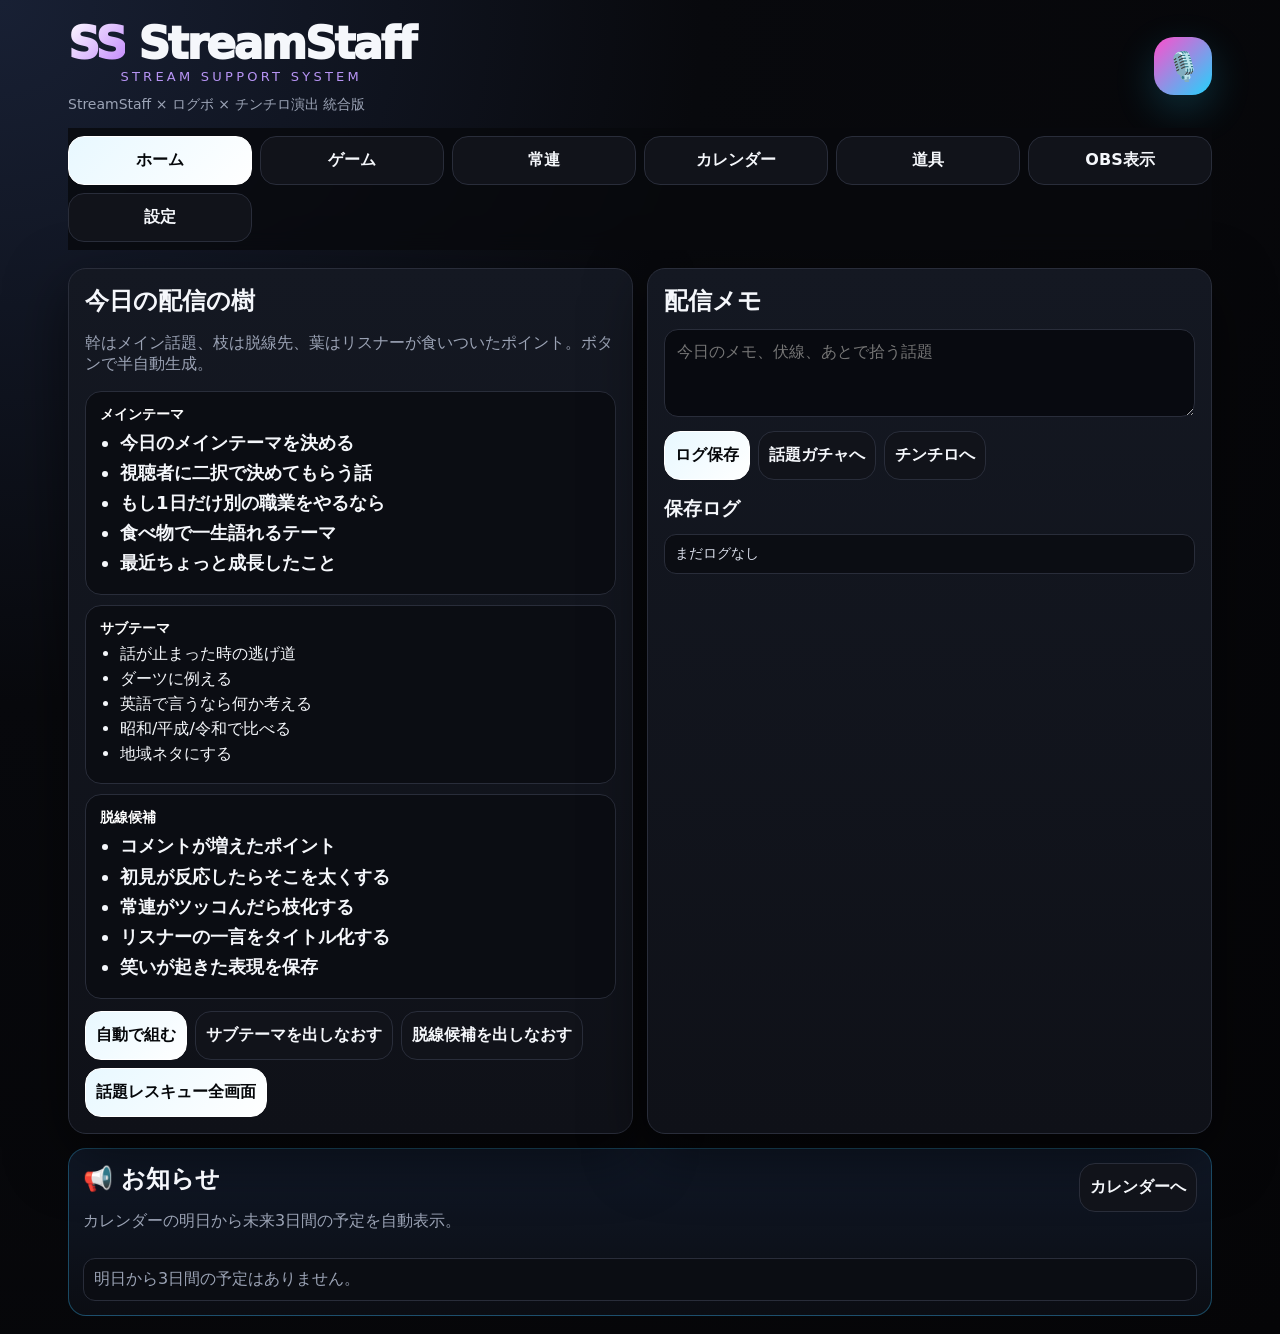
==== index.html @ c8a9f999 "235-52" ====
<!doctype html>
<html lang="ja">
<head>
  <meta charset="utf-8" />
  <meta name="viewport" content="width=device-width, initial-scale=1, viewport-fit=cover" />
  <title>配信管制室 - 統合版</title>
  <link rel="preconnect" href="https://fonts.googleapis.com">
<link rel="preconnect" href="https://fonts.gstatic.com" crossorigin>
<link href="https://fonts.googleapis.com/css2?family=Yuji+Syuku&display=swap" rel="stylesheet">
<style>
    :root{
      --bg:#08090d;--panel:#11131a;--panel2:#171a23;--line:#292d3a;--text:#f5f7fb;--muted:#9ba3b5;
      --accent:#21d4fd;--accent2:#ff4ecd;--danger:#ff4d4d;--gold:#ffd76a;--blue:#75d5ff;
      --radius:18px;
    }
    *{box-sizing:border-box;-webkit-tap-highlight-color:transparent}
    html,body{margin:0;min-height:100%;background:radial-gradient(circle at top left,#182034 0,#08090d 38%,#050507 100%);color:var(--text);font-family:system-ui,-apple-system,BlinkMacSystemFont,"Segoe UI",sans-serif}
    body{overflow-x:hidden}
    button,input,textarea,select{font:inherit}
    button{touch-action:manipulation}
    .app{width:min(1180px,100%);margin:0 auto;padding:18px}
    header{display:flex;justify-content:space-between;align-items:center;gap:14px;margin-bottom:14px}
    .brand h1{margin:0;font-size:clamp(26px,5vw,44px);letter-spacing:-.05em}
    .brand p{margin:4px 0 0;color:var(--muted);font-size:14px}
    .badge{min-width:58px;height:58px;border-radius:20px;display:grid;place-items:center;background:linear-gradient(135deg,var(--accent2),var(--accent));box-shadow:0 14px 40px #21d4fd33;font-size:28px}
    .nav{display:grid;grid-template-columns:repeat(6,1fr);gap:8px;margin:12px 0 18px;position:sticky;top:0;z-index:20;background:#08090dcc;backdrop-filter:blur(10px);padding:8px 0}
    .nav button,.btn{border:1px solid var(--line);background:var(--panel);color:var(--text);border-radius:16px;padding:13px 10px;cursor:pointer;font-weight:800;min-height:48px}
    .nav button.active,.btn.primary{background:linear-gradient(135deg,#e8f8ff,#fff);color:#05070a;border-color:#fff}
    .btn.danger{background:#3a1014;border-color:#7f2028}
    .grid{display:grid;grid-template-columns:1fr 1fr;gap:14px}
    .grid2{display:grid;grid-template-columns:repeat(2,minmax(0,1fr));gap:10px}
    .grid3{display:grid;grid-template-columns:repeat(3,1fr);gap:10px}
    .card{background:linear-gradient(180deg,#141822,#0f1118);border:1px solid var(--line);border-radius:var(--radius);box-shadow:0 20px 60px #0008;overflow:hidden}
    .card .inner{padding:16px}
    .card h2,.card h3{margin:0 0 12px}
    .muted{color:var(--muted)}
    .kpi{padding:14px;background:var(--panel);border:1px solid var(--line);border-radius:16px}
    .kpi .label{font-size:12px;color:var(--muted)}
    .kpi .value{font-size:24px;font-weight:950;margin-top:3px}
    input,textarea,select{width:100%;background:#080a10;color:var(--text);border:1px solid var(--line);border-radius:14px;padding:12px;outline:none}
    textarea{min-height:88px;resize:vertical}
    label{display:block;font-size:12px;color:var(--muted);margin:8px 0 5px}
    .row{display:flex;gap:8px;align-items:center;flex-wrap:wrap}
    .pill{display:inline-flex;align-items:center;gap:6px;border:1px solid var(--line);background:#0b0d13;border-radius:999px;padding:8px 10px;color:var(--muted);font-size:13px}
    .screen{display:none}
    .screen.active{display:block;animation:fade .16s ease}
    @keyframes fade{from{opacity:.35;transform:translateY(4px)}to{opacity:1;transform:translateY(0)}}

    /* Home tree */
    .tree-box{display:grid;gap:10px}
    .tree-item{padding:14px;border-radius:16px;background:#0b0d13;border:1px solid var(--line)}
    .tree-item b{display:block;color:#fff;font-size:14px;margin-bottom:6px}
    .tree-item span{font-size:18px;font-weight:800;display:block;line-height:1.45}
    .branch-list{margin:0;padding-left:20px}
    .branch-list li{margin:4px 0}
    .mode-tabs{display:grid;grid-template-columns:repeat(3,1fr);gap:8px;margin-bottom:12px}
    .mode-tabs button{border:1px solid var(--line);background:#0b0d13;color:var(--text);border-radius:14px;padding:12px 8px;font-weight:900}
    .mode-tabs button.active{background:#fff;color:#05070a}
    .mode-panel{display:none}
    .mode-panel.active{display:block}
    .map-grid{display:grid;grid-template-columns:repeat(2,1fr);gap:8px}
    .registered-list{display:grid;gap:8px}
    .registered-item{background:#0b0d13;border:1px solid var(--line);border-radius:12px;padding:9px}
    .registered-item b{display:block;margin-bottom:4px}
    .penalty-box{background:#140b0d;border:1px solid #4b1d25;border-radius:14px;padding:10px;margin:10px 0}
    .penalty-count{font-size:30px;font-weight:950;color:#ff7b7b}
    .penalty-details{display:none;margin-top:10px;background:#090b10;border:1px solid #4b1d25;border-radius:12px;padding:10px}
    .penalty-details.open{display:block}
    .penalty-log{display:grid;gap:6px}
    .penalty-log div{background:#160b0e;border:1px solid #3d151b;border-radius:10px;padding:8px;font-size:13px}
    .mini-btn{min-height:36px!important;padding:6px 12px!important;border-radius:12px!important}
    .tool-list{display:grid;gap:10px}
    .tool-item{background:#0b0d13;border:1px solid var(--line);border-radius:16px;padding:12px}
    .tool-title{font-size:20px;font-weight:950}
    .count-value{font-size:42px;font-weight:950;line-height:1;color:#b7f6ff}
    .timer-value{font-size:38px;font-weight:950;line-height:1;color:#ffd76a;font-variant-numeric:tabular-nums}
    .tool-item.running{border-color:#ffd76a;box-shadow:0 0 28px #ffd76a22}
    .tool-item.done{border-color:#ff4d4d;box-shadow:0 0 32px #ff4d4d33}
    .month-head{display:flex;justify-content:space-between;align-items:center;gap:8px;margin-bottom:12px}
    .calendar-month{display:grid;grid-template-columns:repeat(6,1fr);gap:7px}
    
    .cal-day{
      min-height:92px;
      border:1px solid #d7dce6;
      background:#ffffff;
      color:#111827;
      border-radius:14px;
      padding:7px;
      cursor:pointer;
      display:flex;
      flex-direction:column;
      gap:4px;
      overflow:hidden;
      transition:.15s;
    }
    .cal-day:hover{transform:translateY(-1px);box-shadow:0 6px 18px #00000014}
    .cal-day.out{opacity:.45;background:#f1f3f7}
    .cal-day.today{
      border-color:#21d4fd;
      box-shadow:0 0 0 3px #21d4fd33;
      background:#f4fdff;
    }

    .cal-day.selected{
      outline:3px solid #7c3aed;
      outline-offset:-3px;
      box-shadow:0 0 0 3px #7c3aed33, 0 8px 22px #00000018;
    }
    .cal-day.sat .cal-num{color:#2196f3}
    .cal-day.sun .cal-num{color:#ff4d5e}
    .cal-week{
      font-size:12px;
      color:var(--muted);
      text-align:center;
      font-weight:800;
      padding:4px;
    }
    .cal-week.sat{color:#53a8ff}
    .cal-week.sun{color:#ff6b77}
    .cal-num{font-weight:950;font-size:16px}
    .cal-mark{font-size:11px;border-radius:999px;padding:2px 6px;background:#172033;color:#dce7ff;white-space:nowrap;overflow:hidden;text-overflow:ellipsis}
    .cal-mark.gift{background:#3d2b08;color:#ffd76a}
    .cal-mark.reg{background:#063225;color:#80ffd5}
    .cal-mark.memo{background:#28133a;color:#e0b8ff}
    .cal-mark.penalty{background:#4b1118;color:#ff9aa5}
    .calendar-events{display:grid;gap:8px;max-height:360px;overflow:auto}
    .event-item{background:#0b0d13;border:1px solid var(--line);border-radius:12px;padding:10px}
    .event-item b{display:block}
    @media(max-width:760px){
      .cal-day{min-height:72px;padding:5px}
      .cal-mark{font-size:10px;padding:1px 4px}
      .calendar-month{gap:4px}
      .calendar{gap:4px}
      .day{min-height:48px;padding:4px;font-size:13px}
      .day small{font-size:9px}
    }
    .map-row{background:#0b0d13;border:1px solid var(--line);border-radius:12px;padding:8px}
    .map-row label{margin-top:0}
    .big-output{font-size:clamp(22px,4.5vw,38px);font-weight:950;line-height:1.35;background:#080a10;border:1px solid var(--line);border-radius:18px;padding:18px;min-height:128px;display:flex;align-items:center}

    /* Game */
    .game-tabs{display:grid;grid-template-columns:repeat(4,1fr);gap:8px}
    .game-tabs button{border:1px solid var(--line);background:#0b0d13;color:var(--text);border-radius:14px;padding:11px 6px;font-weight:850}
    .game-tabs button.active{background:#fff;color:#05070a}
    .game-result{font-size:clamp(22px,4vw,42px);font-weight:950;line-height:1.35;min-height:160px;display:flex;align-items:center}
    .history{display:grid;gap:8px;max-height:260px;overflow:auto}
    .history div{background:#0b0d13;border:1px solid var(--line);border-radius:12px;padding:10px;font-size:14px;color:#d9deea}

    
function fitBrushText(text){
  const plain=String(text).replace(/[─ー\\s]/g,"");
  brush.classList.remove("long","xlong");
  if(plain.length>=18) brush.classList.add("xlong");
  else if(plain.length>=10) brush.classList.add("long");
}

/* Chinchiro */
    .chinchiro-wrap{display:grid;grid-template-columns:1.15fr .85fr;gap:14px}
    .ch-stage{
      position:relative;min-height:520px;border-radius:22px;border:1px solid #333747;background:
      radial-gradient(circle at 50% 0,#2b1b22 0,#11131a 42%,#06070a 100%);
      overflow:hidden;display:flex;flex-direction:column;align-items:center;justify-content:center;padding:18px;
    }
    .ch-stage.hot{animation:hotFlash .35s ease 2;background:radial-gradient(circle,#5a130f 0,#19080a 54%,#050303 100%)}
    .ch-stage.cold{background:radial-gradient(circle,#08263b 0,#05131f 55%,#02070d 100%)}
    @keyframes hotFlash{0%,100%{filter:brightness(1)}50%{filter:brightness(1.9)}}
    .dice-area{display:flex;gap:12px;justify-content:center;align-items:center;margin:8px 0 22px;perspective:700px;flex-wrap:wrap;max-width:100%}
    .dice{
      width:var(--dice-size,clamp(68px,13vw,112px));height:var(--dice-size,clamp(68px,13vw,112px));background:linear-gradient(145deg,#fff,#d8d8d8);
      color:#0b0b0b;border-radius:22px;position:relative;
      box-shadow:inset -10px -10px 22px #0002,0 18px 35px #0009;
      transform-style:preserve-3d;
    }
    .pip{
      width:18%;height:18%;border-radius:50%;background:#111;position:absolute;
      box-shadow:inset 2px 2px 4px #0007;
      transform:translate(-50%,-50%);
    }
    .pip.red{background:#d71920}
    .p1{left:25%;top:25%}.p2{left:50%;top:25%}.p3{left:75%;top:25%}
    .p4{left:25%;top:50%}.p5{left:50%;top:50%}.p6{left:75%;top:50%}
    .p7{left:25%;top:75%}.p8{left:50%;top:75%}.p9{left:75%;top:75%}
    .dice.rolling{animation:diceRoll .12s linear infinite}
    @keyframes diceRoll{
      0%{transform:rotateX(0) rotateY(0) translateY(0)}
      50%{transform:rotateX(180deg) rotateY(120deg) translateY(-12px) scale(1.06)}
      100%{transform:rotateX(360deg) rotateY(240deg) translateY(0)}
    }
    .roll-btn{font-size:clamp(20px,3.4vw,34px);padding:16px 42px;border-radius:999px;background:linear-gradient(135deg,#b91c1c,#ff4d4d);box-shadow:0 18px 50px #ff4d4d33;border:1px solid #ff9d9d;color:#fff}
    .brush{
      position:absolute;right:-120%;top:14%;left:auto;max-width:92%;font-family:"Yuji Syuku","Yu Mincho","Hiragino Mincho ProN","HGS行書体","HG行書体",serif;font-size:clamp(34px,8vw,92px);font-weight:950;white-space:normal;line-height:1.08;text-align:center;overflow-wrap:anywhere;
      letter-spacing:-.08em; font-style:italic;
      filter:contrast(1.25);
      text-shadow:3px 5px 0 #000, -2px 0 0 #111, 0 0 28px #fff8;opacity:0;pointer-events:none;z-index:4;
    }
    .brush.show{animation:brushSlash 1.05s cubic-bezier(.1,1.15,.2,1) forwards}
    .brush.gold{color:var(--gold);text-shadow:0 5px 0 #5b1d00,0 0 30px #ffd76a}
    .brush.long{font-size:clamp(26px,5.6vw,58px);letter-spacing:-.05em}
    .brush.xlong{font-size:clamp(21px,4.5vw,44px);letter-spacing:-.04em}
    .brush.blue{color:var(--blue);text-shadow:0 5px 0 #001927,0 0 22px #75d5ff}
    @keyframes brushSlash{
      0%{right:-120%;opacity:0;transform:skewX(-20deg) scale(1.18)}
      32%{opacity:1}
      100%{right:4%;opacity:1;transform:skewX(0deg) scale(1)}
    }
    .ink{
      position:absolute;inset:0;opacity:0;pointer-events:none;background:
        radial-gradient(circle at 20% 28%,#ffffff44 0 2px,transparent 3px),
        radial-gradient(circle at 72% 34%,#ff000055 0 4px,transparent 6px),
        radial-gradient(circle at 62% 62%,#ffffff33 0 3px,transparent 5px);
      z-index:3;
    }
    .ink.show{animation:ink .7s ease forwards}
    @keyframes ink{0%{opacity:0;filter:blur(8px)}30%{opacity:1;filter:blur(0)}100%{opacity:.25}}
    .shake{animation:shake .32s ease}
    @keyframes shake{0%,100%{transform:translateX(0)}25%{transform:translateX(-7px)}50%{transform:translateX(7px)}75%{transform:translateX(-4px)}}
    .rule-table{width:100%;border-collapse:separate;border-spacing:0 8px}
    .rule-table th{font-size:12px;color:var(--muted);text-align:left;padding:0 8px}
    .rule-table td{background:#0b0d13;border-top:1px solid var(--line);border-bottom:1px solid var(--line);padding:10px 8px;font-weight:800}
    .rule-table td:first-child{border-left:1px solid var(--line);border-radius:12px 0 0 12px}
    .rule-table td:last-child{border-right:1px solid var(--line);border-radius:0 12px 12px 0;color:var(--muted);font-weight:700}
    .ch-log{display:grid;gap:8px;max-height:190px;overflow:auto}
    .ch-log div{background:#0b0d13;border:1px solid var(--line);border-radius:12px;padding:9px;font-size:13px}

    /* Logbo */
    .listener-list{display:flex;gap:8px;overflow:auto;padding-bottom:4px}
    .listener-list button{white-space:nowrap;border:1px solid var(--line);background:#0b0d13;color:#fff;border-radius:999px;padding:10px 13px;font-weight:800}
    .listener-list button.active{background:#fff;color:#05070a}
    .calendar{display:grid;grid-template-columns:repeat(6,1fr);gap:7px}
    .day{aspect-ratio:1;border-radius:12px;border:1px solid var(--line);background:#090b10;color:#687085;font-weight:900;cursor:pointer}
    .day.on{background:linear-gradient(135deg,#21d4fd,#b7f6ff);color:#03050a;border-color:#dffbff}
    .rewards{display:grid;gap:8px}
    .reward-row{display:grid;grid-template-columns:72px 1fr auto;gap:8px;align-items:center;background:#0b0d13;border:1px solid var(--line);border-radius:14px;padding:8px}
    .reward-row input{padding:9px}
    ul.clean{margin:8px 0 0;padding-left:20px}
    ul.clean li{margin:4px 0}

    @media(max-width:760px){
      .app{padding:12px}
      .nav{grid-template-columns:repeat(6,1fr);gap:5px}
      .nav button{font-size:12px;padding:10px 3px;border-radius:12px}
      .grid,.chinchiro-wrap{grid-template-columns:1fr}
      .grid3{grid-template-columns:1fr 1fr 1fr}
      .game-tabs{grid-template-columns:repeat(4,1fr);gap:5px}
      .grid2{grid-template-columns:1fr}
      .game-tabs button{font-size:12px;padding:10px 4px}
      .ch-stage{min-height:430px}
      .rule-panel{display:block}
    }
  
    /* v21: ログボ専用グリッド。共通 .calendar と完全分離 */
    .logbo-days-grid{
      display:grid !important;
      grid-template-columns:repeat(7, minmax(0, 1fr)) !important;
      gap:7px !important;
      width:100% !important;
    }
    .logbo-days-grid .day{
      width:100% !important;
      min-width:0 !important;
      box-sizing:border-box !important;
    }
    .logbo-days-grid .day.blank{
      display:block !important;
      visibility:hidden !important;
      pointer-events:none !important;
    }
    @media(max-width:760px){
      .logbo-days-grid{gap:4px !important}
      .logbo-days-grid .day{min-height:46px !important;font-size:12px !important}
    }

  
.ss-logo{
  font-weight:1000;
  letter-spacing:.06em;
  font-size:clamp(28px,5vw,52px);
  text-align:center;
  margin:10px 0 4px;
}
.ss-logo .ss{
  background:linear-gradient(135deg,#ffffff,#c084fc);
  -webkit-background-clip:text;
  -webkit-text-fill-color:transparent;
}
.ss-sub{
  text-align:center;
  color:#b794f4;
  font-size:13px;
  letter-spacing:.25em;
  margin-bottom:12px;
}

.poll-box{
  background:#101321;
  border:1px solid var(--line);
  border-radius:16px;
  padding:12px;
  margin-top:12px;
}
.poll-option{
  background:#0b0d13;
  border:1px solid var(--line);
  border-radius:14px;
  padding:10px;
  margin-top:8px;
}
.poll-bar{
  height:10px;
  border-radius:999px;
  background:#202638;
  overflow:hidden;
  margin-top:8px;
}
.poll-fill{
  height:100%;
  background:linear-gradient(135deg,#7c3aed,#22d3ee);
}
.poll-votes{
  font-size:13px;
  color:var(--muted);
}


/* v30: main calendar hard 7-column lock */
.calendar-month{
  display:grid !important;
  grid-template-columns:repeat(7,minmax(0,1fr)) !important;
  gap:7px !important;
  width:100% !important;
}
.calendar-month .cal-week,
.calendar-month .cal-day{
  min-width:0 !important;
  box-sizing:border-box !important;
}
.calendar-type-editor{
  background:#0b0d13;
  border:1px solid var(--line);
  border-radius:14px;
  padding:10px;
  margin-top:12px;
}
.type-chip{
  display:inline-flex;
  align-items:center;
  gap:6px;
  padding:6px 9px;
  border-radius:999px;
  border:1px solid var(--line);
  margin:4px;
  font-size:12px;
  font-weight:800;
}
.type-color-dot{
  width:12px;
  height:12px;
  border-radius:999px;
  display:inline-block;
}


.collapsible-body{display:none;margin-top:10px}
.collapsible-body.open{display:block}
.profile-box{
  background:#0b0d13;
  border:1px solid var(--line);
  border-radius:14px;
  padding:10px;
  margin:10px 0;
}
.birthday-mark{
  background:#fff1f2 !important;
  color:#e11d48 !important;
  border:1px solid #fb7185 !important;
}


.detail-grid{
  display:grid;
  grid-template-columns:repeat(auto-fit,minmax(240px,1fr));
  gap:12px;
}
.detail-stat{
  background:#0b0d13;
  border:1px solid var(--line);
  border-radius:14px;
  padding:12px;
}
.detail-stat b{
  display:block;
  font-size:13px;
  color:var(--muted);
  margin-bottom:4px;
}
.detail-stat span{
  font-size:22px;
  font-weight:950;
}


.seed-box{
  background:#07111f;
  border:1px solid #1e3a5f;
  border-radius:14px;
  padding:10px;
  margin:10px 0;
}
.seed-list{
  display:grid;
  gap:6px;
  margin-top:8px;
}
.seed-item{
  background:#0b1728;
  border:1px solid #24476f;
  border-radius:10px;
  padding:8px;
  font-size:13px;
}
.favorite-grid{
  display:grid;
  grid-template-columns:repeat(auto-fit,minmax(180px,1fr));
  gap:10px;
}


.more-detail-panel{
  display:none;
  margin-top:12px;
  background:#080d16;
  border:1px solid #26364f;
  border-radius:14px;
  padding:12px;
}
.more-detail-panel.open{display:block}
.question-grid{
  display:grid;
  grid-template-columns:repeat(auto-fit,minmax(190px,1fr));
  gap:10px;
}


.birthday-row{
  display:flex;
  gap:8px;
  align-items:center;
}
.birthday-row input{
  max-width:90px;
}


.countdown-box{
  background:#0b1020;
  border:1px solid #263a63;
  border-radius:16px;
  padding:12px;
  margin-top:10px;
}
.countdown-time{
  font-size:24px;
  font-weight:1000;
  margin-top:8px;
  letter-spacing:.04em;
}
.countdown-label{
  color:var(--muted);
  font-size:13px;
}


@keyframes countdownFadeBlink{
  0%{opacity:1;transform:scale(1)}
  50%{opacity:.35;transform:scale(1.03)}
  100%{opacity:1;transform:scale(1)}
}
.countdown-finished{
  animation:countdownFadeBlink 2.4s ease-in-out infinite;
  border-color:#f59e0b !important;
  box-shadow:0 0 24px rgba(245,158,11,.35);
}


.tools-layout{
  display:grid;
  grid-template-columns:1fr 1fr;
  gap:14px;
}
.tools-col{
  display:flex;
  flex-direction:column;
  gap:12px;
}
@media(max-width:900px){
  .tools-layout{
    grid-template-columns:1fr;
  }
}


.firebase-warning{
  margin-top:14px;
  background:#2a1907;
  border:1px solid #f59e0b;
  border-radius:14px;
  padding:12px;
  color:#fed7aa;
}
.firebase-warning h3{
  margin:0 0 8px 0;
  color:#f59e0b;
}
.firebase-scale{
  margin-top:10px;
  display:grid;
  gap:6px;
}
.firebase-scale div{
  background:#3a2410;
  border-radius:10px;
  padding:8px;
}


.firebase-help-btn{
  width:32px;
  height:32px;
  border-radius:999px;
  font-weight:1000;
  font-size:18px;
  background:#2563eb;
  color:white;
  border:none;
  cursor:pointer;
}
.firebase-help-modal{
  position:fixed;
  inset:0;
  background:rgba(0,0,0,.7);
  display:none;
  align-items:center;
  justify-content:center;
  z-index:9999;
  padding:18px;
}
.firebase-help-modal.open{
  display:flex;
}
.firebase-help-content{
  width:min(920px,100%);
  max-height:90vh;
  overflow:auto;
  background:#09111d;
  border:1px solid #355b93;
  border-radius:22px;
  padding:20px;
}
.firebase-step{
  background:#101a2b;
  border:1px solid #2d4770;
  border-radius:16px;
  padding:14px;
  margin-top:12px;
}
.firebase-shot{
  margin-top:10px;
  background:#17263f;
  border-radius:12px;
  padding:14px;
  text-align:center;
  color:#9fb8dd;
  font-size:13px;
}


.poll-share{
  margin-top:10px;
  background:#07111f;
  border:1px solid #1e3a5f;
  border-radius:14px;
  padding:10px;
  display:none;
}
.poll-share.open{display:block}
.poll-url{
  font-size:12px;
  word-break:break-all;
  background:#020617;
  border:1px solid #1e293b;
  border-radius:10px;
  padding:8px;
  margin-top:8px;
}
.poll-qr{
  margin-top:10px;
  width:160px;
  height:160px;
  border-radius:12px;
  background:white;
  padding:8px;
}


.firebase-sync-badge{
  display:inline-flex;
  align-items:center;
  gap:6px;
  border-radius:999px;
  padding:4px 8px;
  font-size:12px;
  font-weight:900;
  background:#13251b;
  color:#86efac;
  border:1px solid #22c55e66;
}
.firebase-sync-badge.off{
  background:#251313;
  color:#fecaca;
  border-color:#ef444466;
}


.roulette-box{
  background:#0b0d13;
  border:1px solid var(--line);
  border-radius:18px;
  padding:14px;
  margin-top:12px;
}
.roulette-stage{
  display:grid;
  place-items:center;
  min-height:300px;
  position:relative;
  overflow:hidden;
  border-radius:18px;
  background:radial-gradient(circle at center,#24103f,#05060a 68%);
  border:1px solid #3b1b68;
}
.roulette-wheel{
  width:min(260px,78vw);
  height:min(260px,78vw);
  border-radius:50%;
  border:10px solid #e9d5ff;
  background:
    conic-gradient(
      #7c3aed 0 45deg,
      #22d3ee 45deg 90deg,
      #f59e0b 90deg 135deg,
      #ef4444 135deg 180deg,
      #10b981 180deg 225deg,
      #ec4899 225deg 270deg,
      #a3e635 270deg 315deg,
      #6366f1 315deg 360deg
    );
  box-shadow:0 0 42px #a855f766, inset 0 0 28px #0008;
  display:grid;
  place-items:center;
  transition:transform 4s cubic-bezier(.12,.88,.16,1);
  position:relative;
}
.roulette-wheel::after{
  content:"SS";
  width:82px;
  height:82px;
  border-radius:50%;
  background:#05060a;
  color:#fff;
  display:grid;
  place-items:center;
  font-weight:1000;
  font-size:30px;
  box-shadow:0 0 24px #000b;
}
.roulette-pointer{
  position:absolute;
  top:14px;
  left:50%;
  transform:translateX(-50%);
  width:0;
  height:0;
  border-left:20px solid transparent;
  border-right:20px solid transparent;
  border-top:42px solid #fff;
  filter:drop-shadow(0 4px 10px #000);
  z-index:3;
}
.roulette-result{
  position:absolute;
  inset:auto 14px 18px 14px;
  background:#05060ae6;
  border:1px solid #f59e0b;
  border-radius:18px;
  padding:14px;
  text-align:center;
  font-weight:1000;
  font-size:clamp(22px,6vw,44px);
  color:#ffd76a;
  opacity:0;
  transform:translateY(20px) scale(.92);
  transition:.45s;
  text-shadow:0 0 18px #f59e0b88;
}
.roulette-result.show{
  opacity:1;
  transform:translateY(0) scale(1);
}
@keyframes rouletteFlash{
  0%,100%{box-shadow:0 0 18px #f59e0b33}
  50%{box-shadow:0 0 45px #f59e0baa}
}
.roulette-stage.hit{
  animation:rouletteFlash 1.3s ease-in-out infinite;
}
.roulette-items{
  display:grid;
  gap:8px;
  margin-top:10px;
}
.roulette-item{
  background:#111827;
  border:1px solid #29324a;
  border-radius:12px;
  padding:8px;
}


/* v58 casino roulette */
.casino-wheel{
  background:
    radial-gradient(circle at center,#f8fafc 0 10%,#111827 10% 17%,transparent 17%),
    repeating-conic-gradient(
      from 0deg,
      #b91c1c 0deg 9.73deg,
      #111827 9.73deg 19.46deg,
      #047857 19.46deg 29.19deg
    ) !important;
  border:12px solid #facc15 !important;
  position:relative;
}
.casino-wheel::after{display:none!important}
.casino-wheel .wheel-ring{
  position:absolute;
  inset:34px;
  border-radius:50%;
  border:10px solid #d97706;
  box-shadow:inset 0 0 22px #000a,0 0 18px #f59e0b66;
}
.casino-wheel .wheel-center{
  position:absolute;
  inset:50%;
  transform:translate(-50%,-50%);
  width:82px;
  height:82px;
  border-radius:50%;
  background:radial-gradient(circle,#fff,#d1d5db);
  color:#111827;
  display:grid;
  place-items:center;
  font-weight:1000;
  font-size:30px;
  box-shadow:0 0 24px #000b;
  z-index:2;
}
.roulette-pointer{
  border-top-color:#facc15!important;
  filter:drop-shadow(0 4px 10px #000) drop-shadow(0 0 10px #f59e0b)!important;
}


/* v59 roulette game panel fix */
#rouletteGameCard .roulette-body{
  display:none;
  margin-top:12px;
}
#rouletteGameCard.open .roulette-body{
  display:block;
}
#rouletteGameCard .roulette-items{
  max-height:260px;
  overflow:auto;
}

/* v60 StreamStaff casino roulette integrated */
#rouletteGameCard{
  background:linear-gradient(180deg,#150b22,#0a0710)!important;
  border-color:#7c3aed!important;
  box-shadow:0 0 34px rgba(124,58,237,.22), inset 0 0 35px rgba(255,255,255,.03);
}
#rouletteGameCard.open .roulette-body{display:block!important}
#rouletteGameCard:not(.open) .roulette-body{display:none!important}

.v60-roulette-shell{
  display:grid;
  grid-template-columns:minmax(0,1.05fr) minmax(260px,.95fr);
  gap:14px;
  align-items:start;
}
.v60-roulette-stage{
  position:relative;
  min-height:430px;
  display:grid;
  place-items:center;
  overflow:hidden;
  border-radius:24px;
  border:1px solid #6d28d9;
  background:
    radial-gradient(circle at 50% 22%,rgba(168,85,247,.45),transparent 30%),
    radial-gradient(circle at 50% 52%,#1c0b2f 0,#07060b 72%);
  box-shadow:inset 0 0 50px #000,0 0 34px rgba(168,85,247,.35);
}
.v60-roulette-stage.hit{
  animation:v60RouletteHit 1.35s ease-in-out infinite;
}
@keyframes v60RouletteHit{
  0%,100%{box-shadow:inset 0 0 50px #000,0 0 22px rgba(245,158,11,.4)}
  50%{box-shadow:inset 0 0 50px #000,0 0 58px rgba(245,158,11,.95)}
}
.v60-roulette-pointer{
  position:absolute;
  top:18px;
  left:50%;
  transform:translateX(-50%);
  width:0;height:0;
  border-left:24px solid transparent;
  border-right:24px solid transparent;
  border-top:52px solid #facc15;
  z-index:8;
  filter:drop-shadow(0 4px 10px #000) drop-shadow(0 0 12px #f59e0b);
}
.v60-roulette-wheel{
  width:min(330px,78vw);
  height:min(330px,78vw);
  border-radius:50%;
  position:relative;
  display:grid;
  place-items:center;
  border:13px solid #facc15;
  box-shadow:
    0 0 45px rgba(168,85,247,.65),
    inset 0 0 32px rgba(0,0,0,.8);
  transition:transform 5.8s cubic-bezier(.08,.72,.08,1);
  background:
    radial-gradient(circle at center,#f8fafc 0 10%,#111827 10% 18%,transparent 18%),
    repeating-conic-gradient(
      from 0deg,
      #b91c1c 0deg 9.73deg,
      #111827 9.73deg 19.46deg,
      #047857 19.46deg 29.19deg
    );
}
.v60-roulette-wheel::before{
  content:"";
  position:absolute;
  inset:36px;
  border-radius:50%;
  border:10px solid #d97706;
  box-shadow:inset 0 0 24px rgba(0,0,0,.75),0 0 18px rgba(245,158,11,.55);
}
.v60-roulette-center{
  position:absolute;
  width:88px;
  height:88px;
  border-radius:50%;
  background:radial-gradient(circle,#fff,#d1d5db);
  color:#111827;
  display:grid;
  place-items:center;
  font-weight:1000;
  font-size:31px;
  z-index:4;
  box-shadow:0 0 24px #000b;
}
.v60-roulette-ball{
  position:absolute;
  width:18px;
  height:18px;
  border-radius:50%;
  background:radial-gradient(circle at 35% 30%,#fff,#dbeafe 55%,#94a3b8);
  left:50%;
  top:50%;
  margin:-9px 0 0 -9px;
  z-index:7;
  transform:rotate(0deg) translateY(-175px);
  box-shadow:0 0 12px #fff,0 0 22px rgba(255,255,255,.7);
  opacity:.95;
}
.v60-roulette-ball.spin{
  animation:v60BallSpin 5.8s cubic-bezier(.08,.72,.08,1) forwards;
}
@keyframes v60BallSpin{
  0%{transform:rotate(0deg) translateY(-175px)}
  75%{transform:rotate(-1680deg) translateY(-160px)}
  100%{transform:rotate(var(--ball-end, -2100deg)) translateY(-130px)}
}
.v60-roulette-result{
  position:absolute;
  left:18px;
  right:18px;
  bottom:18px;
  min-height:76px;
  display:grid;
  place-items:center;
  padding:14px;
  border-radius:20px;
  background:rgba(5,6,10,.88);
  border:1px solid #f59e0b;
  color:#ffd76a;
  font-size:clamp(24px,5vw,48px);
  font-weight:1000;
  text-align:center;
  opacity:0;
  transform:translateY(20px) scale(.94);
  transition:.45s;
  text-shadow:0 0 18px rgba(245,158,11,.75);
}
.v60-roulette-result.show{
  opacity:1;
  transform:translateY(0) scale(1);
}
.v60-countdown{
  position:absolute;
  inset:0;
  display:none;
  place-items:center;
  background:rgba(0,0,0,.42);
  z-index:12;
  font-size:clamp(72px,18vw,150px);
  font-weight:1000;
  text-shadow:0 0 28px #fff,0 0 46px #a855f7;
}
.v60-countdown.show{display:grid}
.v60-roulette-side{
  display:grid;
  gap:10px;
}
.v60-roulette-items{
  display:grid;
  gap:8px;
  max-height:245px;
  overflow:auto;
  margin-top:10px;
}
.v60-roulette-item{
  display:flex;
  align-items:center;
  justify-content:space-between;
  gap:8px;
  background:#0b0d13;
  border:1px solid #29324a;
  border-radius:13px;
  padding:9px;
}
.v60-roulette-item button{
  min-height:34px!important;
  padding:6px 10px!important;
  border-radius:10px!important;
}
.v60-roulette-history{
  max-height:180px;
  overflow:auto;
}
@media(max-width:860px){
  .v60-roulette-shell{grid-template-columns:1fr}
  .v60-roulette-stage{min-height:390px}
}
/* v62 fullscreen luxury roulette */
.roulette-fullscreen{
  width:100%;
}
.roulette-full-head{
  display:flex;
  justify-content:space-between;
  align-items:flex-start;
  gap:12px;
  margin-bottom:14px;
}
.roulette-full-head h2{
  font-size:clamp(30px,5vw,58px);
  letter-spacing:-.04em;
  margin:0;
  text-shadow:0 0 26px #a855f7;
}
.roulette-full-layout{
  display:grid;
  grid-template-columns:minmax(0,1.25fr) minmax(310px,.75fr);
  gap:14px;
  align-items:start;
}
.roulette-casino-stage{
  min-height:min(78vh,760px);
  position:relative;
  overflow:hidden;
  border-radius:28px;
  border:1px solid #7c3aed;
  display:grid;
  place-items:center;
  background:
    radial-gradient(circle at 50% 45%,rgba(245,158,11,.18),transparent 17%),
    radial-gradient(circle at 50% 35%,rgba(168,85,247,.45),transparent 34%),
    radial-gradient(circle at 50% 100%,rgba(34,211,238,.14),transparent 35%),
    linear-gradient(180deg,#13091f,#050407 72%);
  box-shadow:
    0 0 50px rgba(168,85,247,.32),
    inset 0 0 90px rgba(0,0,0,.85);
}
.roulette-casino-stage.hit{
  animation:rouletteStageHitV62 1.1s ease-in-out infinite;
}
@keyframes rouletteStageHitV62{
  0%,100%{filter:brightness(1);box-shadow:0 0 45px rgba(168,85,247,.32),inset 0 0 90px rgba(0,0,0,.85)}
  50%{filter:brightness(1.35);box-shadow:0 0 90px rgba(250,204,21,.75),inset 0 0 90px rgba(0,0,0,.85)}
}
.roulette-light-ring{
  position:absolute;
  width:min(650px,95vw);
  height:min(650px,95vw);
  border-radius:50%;
  border:3px solid rgba(216,180,254,.42);
  box-shadow:
    0 0 28px #a855f7,
    inset 0 0 34px rgba(168,85,247,.45);
  animation:rouletteNeonPulse 2.2s ease-in-out infinite;
}
@keyframes rouletteNeonPulse{
  0%,100%{opacity:.55;transform:scale(.98)}
  50%{opacity:1;transform:scale(1.015)}
}
.roulette-table{
  position:relative;
  width:min(600px,86vw);
  height:min(600px,86vw);
  display:grid;
  place-items:center;
  border-radius:50%;
  background:
    radial-gradient(circle,#3b2306 0 30%,#8a4b10 31% 39%,#2b1207 40% 52%,transparent 53%),
    radial-gradient(circle,#160a22 0,#070407 68%);
  box-shadow:
    0 32px 80px rgba(0,0,0,.8),
    inset 0 0 50px rgba(255,255,255,.08);
}
.roulette-orbit{
  position:absolute;
  inset:22px;
  border-radius:50%;
  border:9px solid rgba(245,158,11,.9);
  box-shadow:
    inset 0 0 26px rgba(0,0,0,.95),
    0 0 26px rgba(245,158,11,.55);
  z-index:7;
  pointer-events:none;
}
.roulette-ball{
  position:absolute;
  left:50%;
  top:50%;
  width:24px;
  height:24px;
  margin:-12px 0 0 -12px;
  border-radius:50%;
  background:
    radial-gradient(circle at 30% 25%,#fff 0 18%,#e5e7eb 36%,#94a3b8 70%,#475569 100%);
  box-shadow:
    0 0 12px #fff,
    0 0 28px rgba(255,255,255,.85),
    0 8px 18px rgba(0,0,0,.7);
  transform:rotate(0deg) translateY(calc(-1 * min(270px, 39vw)));
}
.roulette-ball.spin{
  animation:rouletteBallLuxury 5.9s cubic-bezier(.05,.74,.08,1) forwards;
}
@keyframes rouletteBallLuxury{
  0%{transform:rotate(0deg) translateY(calc(-1 * min(270px, 39vw))) scale(1)}
  18%{transform:rotate(-980deg) translateY(calc(-1 * min(272px, 39vw))) scale(1.06)}
  58%{transform:rotate(-2140deg) translateY(calc(-1 * min(250px, 36vw))) scale(.98)}
  78%{transform:rotate(-2760deg) translateY(calc(-1 * min(210px, 31vw))) scale(.94)}
  90%{transform:rotate(var(--ball-bounce, -3060deg)) translateY(calc(-1 * min(185px, 28vw))) scale(1.05)}
  100%{transform:rotate(var(--ball-end, -3180deg)) translateY(calc(-1 * min(160px, 24vw))) scale(.92)}
}
.luxe-wheel{
  width:min(455px,68vw);
  height:min(455px,68vw);
  border-radius:50%;
  position:relative;
  overflow:hidden;
  border:16px solid #f8d36a;
  transition:transform 5.9s cubic-bezier(.05,.74,.08,1);
  background:
    radial-gradient(circle at center,transparent 0 22%,rgba(255,255,255,.12) 23% 24%,transparent 25%),
    repeating-conic-gradient(
      from 0deg,
      #065f46 0deg 9.73deg,
      #7f1d1d 9.73deg 19.46deg,
      #030712 19.46deg 29.19deg
    );
  box-shadow:
    0 0 55px rgba(250,204,21,.45),
    inset 0 0 42px rgba(0,0,0,.9);
}
.luxe-wheel::before{
  content:"";
  position:absolute;
  inset:18px;
  border-radius:50%;
  border:2px dashed rgba(255,255,255,.32);
  z-index:2;
}
.roulette-number-ring{
  position:absolute;
  inset:0;
  border-radius:50%;
  z-index:3;
}
.roulette-num{
  position:absolute;
  left:50%;
  top:50%;
  width:34px;
  height:20px;
  margin:-10px 0 0 -17px;
  display:grid;
  place-items:center;
  font-size:10px;
  font-weight:1000;
  color:#fff;
  text-shadow:0 1px 2px #000,0 0 4px #000;
  transform:rotate(var(--a)) translateY(calc(-1 * min(205px, 31vw))) rotate(calc(-1 * var(--a)));
}
.roulette-inner-bowl{
  position:absolute;
  inset:88px;
  border-radius:50%;
  background:
    radial-gradient(circle at 45% 35%,#fff7 0 5%,transparent 10%),
    radial-gradient(circle,#5b2c0b 0,#2a1206 55%,#120704 100%);
  border:12px solid #9a5b18;
  box-shadow:
    inset 0 0 30px rgba(0,0,0,.9),
    0 0 26px rgba(245,158,11,.45);
  z-index:4;
}
.roulette-center-tower{
  position:absolute;
  width:min(130px,22vw);
  height:min(130px,22vw);
  border-radius:50%;
  z-index:8;
  display:grid;
  place-items:center;
  background:
    radial-gradient(circle at 35% 25%,#fff 0 12%,#f5e8c7 28%,#b8860b 62%,#4b2307 100%);
  border:5px solid #fff2b8;
  box-shadow:
    0 0 22px #facc15,
    0 18px 28px rgba(0,0,0,.75),
    inset 0 0 16px rgba(255,255,255,.55);
}
.roulette-center-tower span{
  font-size:clamp(28px,5vw,48px);
  font-weight:1000;
  color:#13070f;
  text-shadow:0 1px 0 #fff7;
}
.roulette-fixed-pointer{
  position:absolute;
  top:38px;
  left:50%;
  transform:translateX(-50%);
  z-index:20;
  width:0;
  height:0;
  border-left:30px solid transparent;
  border-right:30px solid transparent;
  border-top:68px solid #fff7ad;
  filter:
    drop-shadow(0 4px 8px #000)
    drop-shadow(0 0 12px #facc15);
}
.roulette-result-panel{
  position:absolute;
  left:26px;
  right:26px;
  bottom:24px;
  min-height:92px;
  border-radius:26px;
  background:rgba(5,6,10,.88);
  border:1px solid #facc15;
  display:grid;
  place-items:center;
  padding:16px;
  text-align:center;
  color:#ffe08a;
  font-size:clamp(28px,6vw,68px);
  font-weight:1000;
  letter-spacing:-.04em;
  opacity:0;
  transform:translateY(22px) scale(.94);
  transition:.45s;
  text-shadow:
    0 0 18px rgba(250,204,21,.85),
    0 0 36px rgba(168,85,247,.55);
  z-index:30;
}
.roulette-result-panel.show{
  opacity:1;
  transform:translateY(0) scale(1);
}
.roulette-countdown{
  position:absolute;
  inset:0;
  display:none;
  place-items:center;
  background:rgba(0,0,0,.48);
  z-index:50;
  font-size:clamp(86px,20vw,180px);
  font-weight:1000;
  color:#fff;
  text-shadow:0 0 28px #fff,0 0 50px #a855f7;
}
.roulette-countdown.show{display:grid}
.roulette-control-card{
  background:linear-gradient(180deg,#141822,#0f1118);
  border:1px solid var(--line);
  border-radius:var(--radius);
  padding:16px;
  box-shadow:0 20px 60px #0008;
}
.roulette-main-actions{
  display:grid;
  gap:8px;
  margin-top:10px;
}
.roulette-spin-main{
  font-size:20px;
  padding:17px 18px!important;
}
.roulette-full-items{
  display:grid;
  gap:8px;
  max-height:280px;
  overflow:auto;
}
.roulette-full-item{
  display:flex;
  justify-content:space-between;
  align-items:center;
  gap:8px;
  background:#0b0d13;
  border:1px solid #29324a;
  border-radius:13px;
  padding:9px;
}
.roulette-full-item button{
  min-height:34px!important;
  padding:6px 10px!important;
  border-radius:10px!important;
}
.roulette-full-history{
  max-height:220px;
  overflow:auto;
}
@media(max-width:900px){
  .roulette-full-head{flex-direction:column}
  .roulette-full-layout{grid-template-columns:1fr}
  .roulette-casino-stage{min-height:560px}
}
@media(max-width:520px){
  .roulette-casino-stage{min-height:500px}
  .roulette-table{width:94vw;height:94vw}
  .luxe-wheel{width:72vw;height:72vw}
  .roulette-inner-bowl{inset:64px}
  .roulette-result-panel{left:12px;right:12px;bottom:14px}
}
/* v63 perspective roulette + dramatic ball cut-in */
.roulette-casino-stage{
  perspective:1100px;
  perspective-origin:50% 36%;
}
.roulette-light-ring{
  transform:rotateX(58deg) scale(1.03);
  transform-style:preserve-3d;
}
.roulette-table{
  transform:rotateX(58deg);
  transform-style:preserve-3d;
  box-shadow:
    0 80px 90px rgba(0,0,0,.85),
    inset 0 0 50px rgba(255,255,255,.08);
}
.roulette-table::after{
  content:"";
  position:absolute;
  inset:8%;
  border-radius:50%;
  background:linear-gradient(180deg,rgba(255,255,255,.18),transparent 45%,rgba(0,0,0,.55));
  pointer-events:none;
  z-index:25;
  mix-blend-mode:screen;
}
.roulette-orbit{
  transform:translateZ(42px);
  border-width:12px;
}
.luxe-wheel{
  transform-style:preserve-3d;
}
.roulette-inner-bowl{
  transform:translateZ(18px);
}
.roulette-center-tower{
  transform:translateZ(70px);
}
.roulette-ball{
  width:26px;
  height:26px;
  margin:-13px 0 0 -13px;
  transform:rotate(0deg) translateY(calc(-1 * min(275px, 40vw))) translateZ(82px) rotateX(-58deg);
  z-index:30;
}
.roulette-ball.spin{
  animation:rouletteBallPerspectiveV63 6.2s cubic-bezier(.08,.72,.08,1) forwards;
}
@keyframes rouletteBallPerspectiveV63{
  0%{
    transform:rotate(0deg) translateY(calc(-1 * min(275px, 40vw))) translateZ(86px) rotateX(-58deg) scale(1);
    filter:brightness(1.4) blur(0);
  }
  35%{
    transform:rotate(-1280deg) translateY(calc(-1 * min(272px, 39vw))) translateZ(86px) rotateX(-58deg) scale(1.04);
    filter:brightness(1.35) blur(.2px);
  }
  68%{
    transform:rotate(-2380deg) translateY(calc(-1 * min(252px, 37vw))) translateZ(74px) rotateX(-58deg) scale(.98);
  }
  82%{
    transform:rotate(var(--ball-slow, -2840deg)) translateY(calc(-1 * min(215px, 32vw))) translateZ(58px) rotateX(-58deg) scale(.94);
  }
  92%{
    transform:rotate(var(--ball-bounce, -3040deg)) translateY(calc(-1 * min(186px, 28vw))) translateZ(45px) rotateX(-58deg) scale(1.03);
  }
  100%{
    transform:rotate(var(--ball-end, -3180deg)) translateY(calc(-1 * min(160px, 24vw))) translateZ(38px) rotateX(-58deg) scale(.9);
    filter:brightness(1.1);
  }
}
.roulette-fixed-pointer{
  top:26px;
  transform:translateX(-50%) rotateX(0deg);
}
.roulette-result-panel{
  z-index:70;
}
.roulette-cutin{
  position:absolute;
  inset:0;
  display:none;
  align-items:center;
  justify-content:center;
  z-index:60;
  background:
    radial-gradient(circle at 52% 42%,rgba(255,255,255,.28),transparent 10%),
    radial-gradient(circle at center,rgba(250,204,21,.18),transparent 32%),
    rgba(0,0,0,.35);
  backdrop-filter:blur(2px);
  pointer-events:none;
}
.roulette-cutin.show{
  display:flex;
  animation:cutinFlashV63 1.35s ease forwards;
}
.cutin-ball{
  width:min(180px,38vw);
  height:min(180px,38vw);
  border-radius:50%;
  background:
    radial-gradient(circle at 32% 26%,#fff 0 13%,#e5e7eb 30%,#94a3b8 60%,#334155 100%);
  box-shadow:
    0 0 24px #fff,
    0 0 70px rgba(255,255,255,.85),
    0 24px 60px rgba(0,0,0,.85);
  animation:cutinBallV63 1.35s cubic-bezier(.1,1.25,.18,1) forwards;
}
.cutin-text{
  position:absolute;
  bottom:18%;
  color:#ffe08a;
  font-size:clamp(28px,7vw,72px);
  font-weight:1000;
  letter-spacing:.04em;
  text-shadow:0 0 22px #facc15,0 0 42px #a855f7,0 4px 0 #000;
  animation:cutinTextV63 1.35s ease forwards;
}
@keyframes cutinFlashV63{
  0%{opacity:0;transform:scale(1.02)}
  12%{opacity:1}
  78%{opacity:1}
  100%{opacity:0;transform:scale(1)}
}
@keyframes cutinBallV63{
  0%{transform:translateX(80vw) scale(.35) rotate(0deg)}
  34%{transform:translateX(0) scale(1.18) rotate(-360deg)}
  64%{transform:translateX(0) scale(.92) rotate(-520deg)}
  100%{transform:translateX(-70vw) scale(.28) rotate(-760deg)}
}
@keyframes cutinTextV63{
  0%{opacity:0;transform:translateY(18px) scale(.9)}
  28%{opacity:1;transform:translateY(0) scale(1.06)}
  72%{opacity:1}
  100%{opacity:0;transform:translateY(-14px) scale(.95)}
}
@media(max-width:520px){
  .roulette-table{transform:rotateX(54deg) scale(.96)}
  .roulette-casino-stage{min-height:560px}
  .roulette-ball{
    transform:rotate(0deg) translateY(calc(-1 * min(270px, 40vw))) translateZ(78px) rotateX(-54deg);
  }
}
/* v64 click arrow roulette modes */
.roulette-arrow-stage{
  perspective:1200px;
}
.roulette-arrow-table{
  position:relative;
  width:min(610px,88vw);
  height:min(610px,88vw);
  display:grid;
  place-items:center;
  transform:rotateX(54deg);
  transform-style:preserve-3d;
  border-radius:50%;
  background:
    radial-gradient(circle,#291006 0 36%,#8a4b10 37% 44%,#1d0b08 45% 55%,transparent 56%),
    radial-gradient(circle,#1a0f28,#060407 70%);
  box-shadow:0 82px 95px rgba(0,0,0,.88), inset 0 0 50px rgba(255,255,255,.08);
}
.roulette-arrow-table::after{
  content:"";
  position:absolute;
  inset:7%;
  border-radius:50%;
  background:linear-gradient(180deg,rgba(255,255,255,.18),transparent 38%,rgba(0,0,0,.58));
  z-index:12;
  pointer-events:none;
}
.roulette-arrow-wheel{
  width:min(480px,70vw);
  height:min(480px,70vw);
  position:relative;
  border-radius:50%;
  overflow:hidden;
  border:15px solid #facc15;
  transform-style:preserve-3d;
  box-shadow:
    0 0 58px rgba(250,204,21,.42),
    inset 0 0 42px rgba(0,0,0,.9);
  transition:transform 5.8s cubic-bezier(.08,.72,.08,1);
}
.roulette-segments{
  position:absolute;
  inset:0;
  border-radius:50%;
  background:conic-gradient(#7c3aed 0 60deg,#22d3ee 60deg 120deg,#f59e0b 120deg 180deg,#ef4444 180deg 240deg,#10b981 240deg 300deg,#ec4899 300deg 360deg);
}
.roulette-label-layer{
  position:absolute;
  inset:0;
  border-radius:50%;
  z-index:8;
}
.roulette-label{
  position:absolute;
  left:50%;
  top:50%;
  width:86px;
  min-height:26px;
  margin:-13px 0 0 -43px;
  display:grid;
  place-items:center;
  text-align:center;
  color:#fff;
  font-weight:1000;
  font-size:clamp(10px,1.8vw,14px);
  line-height:1.1;
  text-shadow:0 2px 4px #000,0 0 8px #000;
  transform:rotate(var(--a)) translateY(calc(-1 * min(198px, 29vw))) rotate(calc(-1 * var(--a)));
  word-break:break-all;
  pointer-events:none;
}
.roulette-label.casino-label{
  width:34px;
  margin-left:-17px;
  font-size:11px;
  transform:rotate(var(--a)) translateY(calc(-1 * min(210px, 31vw))) rotate(calc(-1 * var(--a)));
}
.roulette-center-hub{
  position:absolute;
  left:50%;
  top:50%;
  width:min(138px,23vw);
  height:min(138px,23vw);
  transform:translate(-50%,-50%) translateZ(70px);
  border-radius:50%;
  background:
    radial-gradient(circle at 35% 25%,#fff 0 12%,#f5e8c7 28%,#b8860b 62%,#4b2307 100%);
  border:5px solid #fff2b8;
  z-index:20;
  display:grid;
  place-items:center;
  box-shadow:0 0 24px #facc15,0 18px 28px rgba(0,0,0,.75),inset 0 0 16px rgba(255,255,255,.55);
}
.roulette-center-hub span{
  font-size:clamp(28px,5vw,48px);
  font-weight:1000;
  color:#160a08;
}
.roulette-click-arrow{
  position:absolute;
  top:42px;
  left:50%;
  transform:translateX(-50%);
  z-index:40;
  color:#fff7ad;
  font-size:clamp(54px,9vw,86px);
  line-height:1;
  filter:drop-shadow(0 6px 6px #000) drop-shadow(0 0 16px #facc15);
}
.roulette-click-arrow.tick{
  animation:arrowTickV64 .16s ease;
}
@keyframes arrowTickV64{
  0%{transform:translateX(-50%) translateY(0) scale(1)}
  50%{transform:translateX(-50%) translateY(10px) scale(1.15)}
  100%{transform:translateX(-50%) translateY(0) scale(1)}
}
.roulette-mode-label{
  position:absolute;
  top:18px;
  left:20px;
  z-index:45;
  border:1px solid #facc1566;
  background:#0b0d13cc;
  color:#fde68a;
  border-radius:999px;
  padding:7px 12px;
  font-weight:1000;
  letter-spacing:.08em;
}
.roulette-mode-buttons{
  display:grid;
  grid-template-columns:1fr 1fr;
  gap:8px;
}
.roulette-mode-note{
  color:var(--muted);
  background:#0b0d13;
  border:1px solid var(--line);
  border-radius:14px;
  padding:10px;
  margin-top:8px;
}
.roulette-tension-cut{
  position:absolute;
  inset:0;
  display:none;
  place-items:center;
  z-index:70;
  background:
    radial-gradient(circle at center,rgba(250,204,21,.18),transparent 30%),
    rgba(0,0,0,.48);
  backdrop-filter:blur(2px);
  pointer-events:none;
  text-align:center;
}
.roulette-tension-cut.show{
  display:grid;
  animation:tensionCutV64 1.25s ease forwards;
}
.tension-title{
  font-size:clamp(52px,12vw,140px);
  font-weight:1000;
  color:#fff;
  text-shadow:0 0 28px #fff,0 0 58px #facc15,0 8px 0 #000;
  animation:tensionTitleV64 1.25s cubic-bezier(.1,1.2,.2,1) forwards;
}
.tension-sub{
  margin-top:-8vh;
  font-size:clamp(18px,4vw,42px);
  font-weight:1000;
  color:#ffe08a;
  text-shadow:0 0 20px #facc15,0 3px 0 #000;
}
@keyframes tensionCutV64{
  0%{opacity:0}
  10%{opacity:1}
  82%{opacity:1}
  100%{opacity:0}
}
@keyframes tensionTitleV64{
  0%{transform:translateX(80vw) skewX(-12deg) scale(.82)}
  34%{transform:translateX(0) skewX(-8deg) scale(1.08)}
  70%{transform:translateX(0) skewX(0) scale(1)}
  100%{transform:translateX(-70vw) skewX(10deg) scale(.82)}
}
.roulette-full-item.locked{
  opacity:.72;
}
.roulette-full-item .roulette-tag{
  color:#fde68a;
  font-size:12px;
  font-weight:900;
}
.roulette-casino-stage.hit .roulette-click-arrow{
  animation:arrowWinV64 .55s ease-in-out infinite;
}
@keyframes arrowWinV64{
  0%,100%{transform:translateX(-50%) scale(1)}
  50%{transform:translateX(-50%) scale(1.2)}
}
@media(max-width:520px){
  .roulette-arrow-table{width:94vw;height:94vw;transform:rotateX(50deg) scale(.98)}
  .roulette-arrow-wheel{width:76vw;height:76vw}
  .roulette-label{transform:rotate(var(--a)) translateY(calc(-1 * min(170px, 27vw))) rotate(calc(-1 * var(--a)));width:70px;margin-left:-35px;font-size:10px}
  .roulette-label.casino-label{transform:rotate(var(--a)) translateY(calc(-1 * min(178px, 29vw))) rotate(calc(-1 * var(--a)))}
  .roulette-casino-stage{min-height:540px}
}
/* v65 zoom hype window */
.roulette-zoom-window{
  position:absolute;
  right:20px;
  top:18px;
  width:min(240px,42vw);
  min-height:150px;
  border-radius:24px;
  padding:14px;
  background:
    linear-gradient(180deg,rgba(20,20,28,.96),rgba(5,6,10,.96));
  border:1px solid rgba(250,204,21,.45);
  box-shadow:
    0 0 28px rgba(250,204,21,.28),
    inset 0 0 24px rgba(255,255,255,.05);
  z-index:55;
  overflow:hidden;
}
.roulette-zoom-window::before{
  content:"";
  position:absolute;
  inset:0;
  background:
    linear-gradient(130deg,transparent 0 42%,rgba(255,255,255,.08) 50%,transparent 58%);
  animation:zoomShineV65 3s linear infinite;
  pointer-events:none;
}
@keyframes zoomShineV65{
  from{transform:translateX(-120%)}
  to{transform:translateX(120%)}
}
.zoom-title{
  color:#fde68a;
  font-size:13px;
  font-weight:1000;
  letter-spacing:.18em;
  opacity:.9;
}
.zoom-main{
  margin-top:4px;
  font-size:clamp(54px,10vw,96px);
  line-height:1;
  font-weight:1000;
  color:#fff;
  text-shadow:
    0 0 18px #fff,
    0 0 32px #facc15,
    0 6px 0 #000;
  transition:.16s;
}
.zoom-main.tick{
  animation:zoomTickV65 .14s ease;
}
@keyframes zoomTickV65{
  0%{transform:scale(1)}
  50%{transform:scale(1.18)}
  100%{transform:scale(1)}
}
.zoom-sub{
  margin-top:6px;
  color:#cbd5e1;
  font-size:13px;
  font-weight:900;
  min-height:20px;
  opacity:.92;
}
.roulette-zoom-window.hot{
  animation:zoomHotV65 .45s ease-in-out infinite;
}
@keyframes zoomHotV65{
  0%,100%{
    transform:scale(1);
    box-shadow:0 0 28px rgba(250,204,21,.28), inset 0 0 24px rgba(255,255,255,.05);
  }
  50%{
    transform:scale(1.04);
    box-shadow:0 0 56px rgba(250,204,21,.95), inset 0 0 24px rgba(255,255,255,.08);
  }
}
@media(max-width:700px){
  .roulette-zoom-window{
    right:10px;
    top:10px;
    width:44vw;
    min-height:110px;
    border-radius:18px;
    padding:10px;
  }
  .zoom-main{
    font-size:clamp(40px,11vw,66px);
  }
  .zoom-sub{
    font-size:11px;
  }
}
/* v67 roulette bet board */
.roulette-full-layout{
  grid-template-columns:minmax(0,1.2fr) minmax(330px,.8fr);
}
.roulette-bet-board-card{
  grid-column:1 / 2;
  background:linear-gradient(180deg,#141822,#0f1118);
  border:1px solid var(--line);
  border-radius:var(--radius);
  padding:16px;
  box-shadow:0 20px 60px #0008;
}
.roulette-bet-head{
  display:flex;
  justify-content:space-between;
  align-items:flex-start;
  gap:10px;
}
.roulette-bet-head h3{
  margin:0 0 4px;
  letter-spacing:.08em;
  color:#fde68a;
}
.roulette-better-row{
  display:grid;
  grid-template-columns:1fr auto;
  gap:8px;
  margin:12px 0;
}
.bet-board{
  display:grid;
  grid-template-columns:64px repeat(6,1fr);
  gap:6px;
  background:#08120d;
  border:1px solid #185c37;
  border-radius:18px;
  padding:10px;
  box-shadow:inset 0 0 30px rgba(0,0,0,.55);
}
.number-grid{
  grid-column:2 / 8;
  display:grid;
  grid-template-columns:repeat(12,1fr);
  gap:6px;
}
.bet-cell{
  position:relative;
  border:1px solid rgba(255,255,255,.2);
  background:#10251a;
  color:white;
  border-radius:10px;
  min-height:50px;
  padding:6px;
  font-weight:1000;
  cursor:pointer;
  overflow:hidden;
}
.bet-cell:hover{
  filter:brightness(1.25);
  transform:translateY(-1px);
}
.bet-cell.zero{
  grid-row:1 / span 3;
  background:#047857;
  min-height:162px;
  font-size:28px;
}
.bet-cell.red{
  background:#991b1b;
}
.bet-cell.black{
  background:#020617;
}
.bet-cell.green{
  background:#047857;
}
.bet-cell.outside{
  min-height:48px;
  background:#12351f;
}
.bet-cell .chip-stack{
  position:absolute;
  left:4px;
  right:4px;
  bottom:4px;
  display:flex;
  flex-wrap:wrap;
  gap:3px;
  justify-content:center;
}
.bet-chip{
  display:inline-flex;
  align-items:center;
  justify-content:center;
  min-width:28px;
  max-width:72px;
  height:24px;
  padding:0 6px;
  border-radius:999px;
  background:radial-gradient(circle at 30% 25%,#fff,#facc15 42%,#92400e);
  color:#111827;
  border:2px solid #fff7ad;
  font-size:10px;
  font-weight:1000;
  white-space:nowrap;
  overflow:hidden;
  text-overflow:ellipsis;
  box-shadow:0 2px 6px rgba(0,0,0,.55);
}
.roulette-bet-log{
  margin-top:10px;
  display:grid;
  gap:6px;
  max-height:160px;
  overflow:auto;
}
.roulette-bet-row{
  display:flex;
  justify-content:space-between;
  gap:8px;
  align-items:center;
  background:#0b0d13;
  border:1px solid #29324a;
  border-radius:12px;
  padding:8px;
}
.roulette-bet-row b{
  color:#fde68a;
}
.roulette-bet-row button{
  min-height:32px!important;
  padding:5px 10px!important;
  border-radius:10px!important;
}
.bet-win{
  animation:betWinV67 .7s ease-in-out 3;
  border-color:#facc15!important;
  box-shadow:0 0 22px #facc15aa!important;
}
@keyframes betWinV67{
  0%,100%{filter:brightness(1)}
  50%{filter:brightness(1.8)}
}
@media(max-width:900px){
  .roulette-bet-board-card{
    grid-column:auto;
  }
  .bet-board{
    grid-template-columns:46px repeat(6,1fr);
    gap:4px;
    padding:7px;
  }
  .number-grid{
    grid-template-columns:repeat(6,1fr);
  }
  .bet-cell{
    min-height:44px;
    font-size:12px;
  }
  .bet-cell.zero{
    min-height:146px;
  }
  .roulette-better-row{
    grid-template-columns:1fr;
  }
}
/* v68 fixed visible bet board */
.roulette-full-layout{
  display:grid !important;
  grid-template-columns:minmax(0,1.2fr) minmax(330px,.8fr) !important;
  gap:14px !important;
  align-items:start !important;
}
#rouletteBetBoardCard{
  display:block;
  grid-column:1 / 2;
  background:linear-gradient(180deg,#141822,#0f1118);
  border:1px solid var(--line);
  border-radius:18px;
  padding:16px;
  box-shadow:0 20px 60px #0008;
}
.roulette-bet-head{
  display:flex;
  justify-content:space-between;
  align-items:flex-start;
  gap:10px;
}
.roulette-bet-head h3{
  margin:0 0 4px;
  letter-spacing:.08em;
  color:#fde68a;
}
.roulette-better-row{
  display:grid;
  grid-template-columns:1fr auto;
  gap:8px;
  margin:12px 0;
}
.bet-board{
  display:grid;
  grid-template-columns:64px repeat(6,1fr);
  gap:6px;
  background:#08120d;
  border:1px solid #185c37;
  border-radius:18px;
  padding:10px;
  box-shadow:inset 0 0 30px rgba(0,0,0,.55);
}
.number-grid{
  grid-column:2 / 8;
  display:grid;
  grid-template-columns:repeat(12,1fr);
  gap:6px;
}
.bet-cell{
  position:relative;
  border:1px solid rgba(255,255,255,.22);
  background:#10251a;
  color:white;
  border-radius:10px;
  min-height:50px;
  padding:6px;
  font-weight:1000;
  cursor:pointer;
  overflow:hidden;
  margin:0;
}
.bet-cell.zero{
  grid-row:1 / span 3;
  background:#047857;
  min-height:162px;
  font-size:28px;
}
.bet-cell.red{background:#991b1b}
.bet-cell.black{background:#020617}
.bet-cell.green{background:#047857}
.bet-cell.outside{min-height:48px;background:#12351f}
.bet-cell .chip-stack{
  position:absolute;
  left:4px;
  right:4px;
  bottom:4px;
  display:flex;
  flex-wrap:wrap;
  gap:3px;
  justify-content:center;
}
.bet-chip{
  display:inline-flex;
  align-items:center;
  justify-content:center;
  min-width:28px;
  max-width:72px;
  height:24px;
  padding:0 6px;
  border-radius:999px;
  background:radial-gradient(circle at 30% 25%,#fff,#facc15 42%,#92400e);
  color:#111827;
  border:2px solid #fff7ad;
  font-size:10px;
  font-weight:1000;
  white-space:nowrap;
  overflow:hidden;
  text-overflow:ellipsis;
  box-shadow:0 2px 6px rgba(0,0,0,.55);
}
.roulette-bet-log{
  margin-top:10px;
  display:grid;
  gap:6px;
  max-height:160px;
  overflow:auto;
}
.roulette-bet-row{
  display:flex;
  justify-content:space-between;
  gap:8px;
  align-items:center;
  background:#0b0d13;
  border:1px solid #29324a;
  border-radius:12px;
  padding:8px;
}
.roulette-bet-row b{color:#fde68a}
.bet-win{
  animation:betWinV68 .7s ease-in-out 3;
  border-color:#facc15!important;
  box-shadow:0 0 22px #facc15aa!important;
}
@keyframes betWinV68{
  0%,100%{filter:brightness(1)}
  50%{filter:brightness(1.8)}
}
@media(max-width:900px){
  .roulette-full-layout{
    grid-template-columns:1fr !important;
  }
  #rouletteBetBoardCard{
    grid-column:auto;
  }
  .bet-board{
    grid-template-columns:46px repeat(6,1fr);
    gap:4px;
    padding:7px;
  }
  .number-grid{
    grid-template-columns:repeat(6,1fr);
  }
  .bet-cell{
    min-height:44px;
    font-size:12px;
  }
  .bet-cell.zero{
    min-height:146px;
  }
  .roulette-better-row{
    grid-template-columns:1fr;
  }
}
/* v69 bet board usability fix */
.bet-cell .chip-stack,
.bet-cell .chip-stack *,
.bet-chip{
  pointer-events:none !important;
}
#rouletteBetBoardCard{
  display:none;
}
/* v70 host profile + special bet chip */
.bet-chip.host-chip{
  background:radial-gradient(circle at 30% 25%,#fff,#67e8f9 38%,#2563eb 70%,#111827);
  color:#ffffff;
  border-color:#bae6fd;
  box-shadow:
    0 0 10px rgba(34,211,238,.95),
    0 2px 6px rgba(0,0,0,.55);
}
.bet-chip.host-chip::before{
  content:"★";
  margin-right:2px;
  color:#fde68a;
}

/* v106 roulette guest picker: host sticky + searchable host profile */
#rouletteGuestPicker.roulette-guest-picker{
  max-height:240px;
  overflow-y:auto;
  display:block !important;
  padding:2px 2px 4px;
}
.roulette-host-sticky{
  position:sticky;
  top:0;
  z-index:10;
  padding:4px 0 7px;
  margin-bottom:6px;
  background:linear-gradient(180deg,rgba(15,23,42,.98),rgba(15,23,42,.92));
  border-bottom:1px solid rgba(56,189,248,.35);
  backdrop-filter:blur(8px);
}
.roulette-listener-flow{
  display:flex;
  gap:6px;
  flex-wrap:wrap;
}
.roulette-tag.selected{
  outline:2px solid #facc15;
  box-shadow:0 0 0 3px rgba(250,204,21,.18),0 0 14px rgba(250,204,21,.45);
}
.host-profile-badge{
  display:inline-flex;
  align-items:center;
  gap:6px;
  padding:6px 10px;
  border-radius:999px;
  background:#082f49;
  border:1px solid #38bdf8;
  color:#bae6fd;
  font-weight:1000;
}
/* v71 roulette audio and bet rules */
.roulette-rule-grid{
  display:grid;
  grid-template-columns:repeat(auto-fit,minmax(210px,1fr));
  gap:8px;
  margin-top:12px;
}
.check-line{
  margin:0!important;
  display:flex!important;
  align-items:center;
  justify-content:space-between;
  gap:8px;
  background:#0b0d13;
  border:1px solid var(--line);
  border-radius:14px;
  padding:10px;
  color:#fff!important;
  font-weight:900;
}
.check-line input{
  width:auto!important;
}
.check-line span{
  color:#fde68a;
  font-size:12px;
}
.bet-odds{
  position:absolute;
  top:4px;
  right:5px;
  color:#fde68a;
  font-size:10px;
  font-weight:1000;
  text-shadow:0 1px 2px #000;
}
.bet-cell.disabled-bet{
  opacity:.28;
  filter:grayscale(1);
}
.bet-cell.disabled-bet::after{
  content:"OFF";
  position:absolute;
  inset:0;
  display:grid;
  place-items:center;
  background:rgba(0,0,0,.6);
  color:#fff;
  font-size:13px;
  font-weight:1000;
}

/* v75.6 Talk Rescue fullscreen overlay - independent */
.talk-rescue-overlay{
  position:fixed;
  inset:0;
  z-index:20000;
  display:none;
  background:
    radial-gradient(circle at top left,rgba(124,58,237,.28),transparent 34%),
    radial-gradient(circle at bottom right,rgba(34,211,238,.18),transparent 30%),
    #05070c;
  color:#f8fafc;
  padding:18px;
  overflow:hidden;
}
.talk-rescue-overlay.open{display:block}
.talk-rescue-frame{
  height:100%;
  display:grid;
  grid-template-rows:auto minmax(0,1.05fr) minmax(0,.85fr) auto;
  gap:14px;
}
.talk-rescue-topbar{
  display:flex;
  justify-content:space-between;
  align-items:center;
  gap:12px;
  min-height:36px;
}
.talk-rescue-brand{
  font-weight:1000;
  letter-spacing:.12em;
  color:#c4b5fd;
  text-shadow:0 0 18px rgba(168,85,247,.85);
}
.talk-rescue-clock{
  font-size:clamp(16px,2vw,26px);
  font-weight:900;
  color:#e9d5ff;
  text-shadow:0 0 14px rgba(216,180,254,.7);
}
.talk-rescue-panel{
  border:2px solid var(--talk-neon,#a855f7);
  border-radius:28px;
  background:rgba(8,10,18,.74);
  box-shadow:
    0 0 12px var(--talk-glow,rgba(168,85,247,.62)),
    0 0 36px rgba(168,85,247,.26),
    inset 0 0 28px rgba(255,255,255,.035);
  backdrop-filter:blur(10px);
  overflow:hidden;
}
.talk-rescue-panel-head{
  display:flex;
  justify-content:space-between;
  gap:10px;
  align-items:center;
  padding:13px 18px;
  background:linear-gradient(90deg,rgba(168,85,247,.22),rgba(34,211,238,.08));
  border-bottom:1px solid rgba(255,255,255,.10);
}
.talk-rescue-panel-head b{
  font-size:clamp(18px,2.2vw,30px);
  letter-spacing:.08em;
}
.talk-rescue-panel-head span{
  color:#a5b4fc;
  font-size:14px;
  font-weight:900;
}
.talk-rescue-main{
  padding:16px 18px;
  display:grid;
  grid-template-columns:repeat(5,minmax(0,1fr));
  gap:12px;
  height:calc(100% - 58px);
}
.talk-rescue-card{
  background:rgba(255,255,255,.045);
  border:1px solid rgba(255,255,255,.12);
  border-radius:20px;
  padding:14px;
  display:flex;
  align-items:center;
  justify-content:center;
  text-align:center;
  font-size:clamp(20px,2.4vw,38px);
  font-weight:1000;
  line-height:1.3;
  text-shadow:0 2px 0 rgba(0,0,0,.55);
}
.talk-rescue-bottom{
  display:grid;
  grid-template-columns:1fr 1fr;
  gap:14px;
  min-height:0;
}
.talk-rescue-overlay.memo-on .talk-rescue-bottom{
  grid-template-columns:1fr 1fr 1fr;
}
.talk-rescue-list{
  padding:14px;
  display:grid;
  gap:10px;
  height:calc(100% - 54px);
}
.talk-rescue-list div{
  display:flex;
  align-items:center;
  min-height:0;
  padding:10px 12px;
  border-radius:16px;
  background:rgba(255,255,255,.045);
  border:1px solid rgba(255,255,255,.10);
  font-size:clamp(16px,1.55vw,24px);
  font-weight:850;
}
.talk-rescue-memo{
  display:none;
}
.talk-rescue-overlay.memo-on .talk-rescue-memo{
  display:block;
}
.talk-rescue-memo textarea{
  height:calc(100% - 54px);
  min-height:160px;
  border:0;
  border-radius:0;
  background:rgba(0,0,0,.18);
  color:#fff7ed;
  font-size:clamp(16px,1.5vw,23px);
  resize:none;
}
.talk-rescue-actions{
  display:flex;
  justify-content:center;
  align-items:center;
  gap:8px;
  flex-wrap:wrap;
  padding-top:2px;
}
.talk-rescue-actions button{
  min-height:44px;
  border-radius:999px;
  border:1px solid rgba(255,255,255,.14);
  background:#101827;
  color:#f8fafc;
  padding:10px 15px;
  font-weight:1000;
  cursor:pointer;
}
.talk-rescue-actions button.active{
  background:linear-gradient(135deg,#ffffff,#c4b5fd);
  color:#070812;
  box-shadow:0 0 22px rgba(168,85,247,.55);
}
.talk-rescue-actions button.primary{
  background:linear-gradient(135deg,#a855f7,#22d3ee);
  color:#fff;
}
.talk-rescue-actions button.danger{
  background:#3a1014;
  color:#fecaca;
}
@media(max-width:820px){
  .talk-rescue-overlay{padding:10px;overflow:auto}
  .talk-rescue-frame{height:auto;min-height:100%;grid-template-rows:auto auto auto auto}
  .talk-rescue-main{grid-template-columns:1fr;height:auto}
  .talk-rescue-bottom,.talk-rescue-overlay.memo-on .talk-rescue-bottom{grid-template-columns:1fr}
  .talk-rescue-card{text-align:left;justify-content:flex-start}
}




/* v78 Talk Rescue display settings */
.talk-rescue-overlay.no-shadow .talk-rescue-panel{
  box-shadow:none !important;
}
.talk-rescue-overlay.no-glow .talk-rescue-panel,
.talk-rescue-overlay.no-glow .talk-rescue-brand,
.talk-rescue-overlay.no-glow .talk-rescue-clock{
  text-shadow:none !important;
  box-shadow:none !important;
}
.talk-rescue-topbar{position:relative;}
.talk-rescue-overlay.talk-clock-left .talk-rescue-clock{
  order:-1;
  margin-right:auto;
}
.talk-rescue-overlay.talk-clock-center .talk-rescue-clock{
  position:absolute;
  left:50%;
  transform:translateX(-50%);
}
.talk-rescue-overlay.talk-clock-right .talk-rescue-clock{
  margin-left:auto;
}
.talk-rescue-overlay.clock-off .talk-rescue-clock{display:none;}
.talk-rescue-overlay.talk-font-system{font-family:system-ui,-apple-system,BlinkMacSystemFont,"Segoe UI",sans-serif;}
.talk-rescue-overlay.talk-font-rounded{font-family:"Arial Rounded MT Bold","M PLUS Rounded 1c",system-ui,sans-serif;}
.talk-rescue-overlay.talk-font-gothic{font-family:"Yu Gothic","Hiragino Kaku Gothic ProN",system-ui,sans-serif;}
.talk-rescue-overlay.talk-font-mincho{font-family:"Yu Mincho","Hiragino Mincho ProN",serif;}
.talk-rescue-overlay.talk-font-mono{font-family:"Consolas","SFMono-Regular",monospace;}
.host-talk-settings .settings-grid{
  display:grid;
  grid-template-columns:repeat(auto-fit,minmax(190px,1fr));
  gap:10px;
  margin-top:10px;
}
.host-talk-settings .settings-grid label{margin-top:0;}
.fixed-mode-note{
  margin-top:10px;
  background:#130f1f;
  border:1px solid #7c3aed66;
  border-radius:14px;
  padding:10px;
  color:#ddd6fe;
  font-size:13px;
}

/* v76 Talk Rescue expansion */
.talk-chaos-warning{
  position:fixed;
  inset:0;
  display:none;
  place-items:center;
  z-index:30000;
  background:rgba(0,0,0,.68);
  pointer-events:none;
}
.talk-chaos-warning.show{display:grid;animation:chaosWarnFade 2.4s ease forwards}
.talk-chaos-warning-box{
  max-width:min(760px,92vw);
  padding:30px 34px;
  border-radius:28px;
  border:2px solid #ff2d2d;
  color:#ff3b3b;
  background:rgba(20,0,0,.88);
  box-shadow:0 0 28px rgba(255,0,0,.72), inset 0 0 26px rgba(255,0,0,.18);
  text-align:center;
  font-size:clamp(26px,5vw,58px);
  line-height:1.25;
  font-weight:1000;
  text-shadow:0 0 12px rgba(255,0,0,.95),0 4px 0 #000;
}
.talk-chaos-warning-box small{
  display:block;
  margin-top:14px;
  color:#ffd0d0;
  font-size:clamp(15px,2.2vw,24px);
}
@keyframes chaosWarnFade{
  0%{opacity:0;filter:blur(4px);transform:scale(1.02)}
  12%{opacity:1;filter:blur(0);transform:scale(1)}
  84%{opacity:1}
  100%{opacity:0;filter:blur(3px)}
}
.talk-rescue-overlay.chaos-mode{
  --talk-neon:#ff2d2d;
  --talk-glow:rgba(255,45,45,.72);
}
.talk-rescue-overlay.chaos-mode .talk-rescue-panel-head span,
.talk-rescue-overlay.chaos-mode .talk-rescue-brand{color:#ff4d4d;text-shadow:0 0 16px rgba(255,0,0,.8)}
.host-talk-settings{
  margin-top:14px;
  padding:12px;
  border-radius:16px;
  border:1px solid #32415d;
  background:#0b1020;
}
.host-talk-settings .help{
  background:#111827;
  border:1px solid #334155;
  border-radius:14px;
  padding:10px;
  color:#cbd5e1;
  font-size:13px;
  line-height:1.6;
}


/* v79 home notice + monthly recurring calendar */
.notice-panel{
  margin-top:14px;
  background:linear-gradient(180deg,#101827,#0b0d13);
  border:1px solid #38bdf855;
  border-radius:18px;
  padding:14px;
}
.notice-list{display:grid;gap:8px;margin-top:10px}
.notice-item{
  background:#08111f;
  border:1px solid #1e3a5f;
  border-radius:14px;
  padding:10px;
}
.notice-date{font-weight:1000;color:#93c5fd;margin-bottom:4px}
.notice-empty{color:var(--muted);padding:10px;background:#0b0d13;border:1px solid var(--line);border-radius:12px}
.monthly-hint,.leap-note{
  margin-top:8px;
  background:#2a1907;
  border:1px solid #f59e0b;
  color:#fed7aa;
  border-radius:12px;
  padding:9px;
  font-size:13px;
}
.leap-note{
  background:#082f49;
  border-color:#38bdf8;
  color:#bae6fd;
}
.monthly-controls,.yearly-controls{
  margin-top:12px;
  background:#0b1020;
  border:1px solid #263a63;
  border-radius:14px;
  padding:12px;
}


.animal-panel{display:grid;grid-template-columns:1.1fr .9fr;gap:14px;align-items:stretch;margin-top:12px}.animal-card{border:1px solid var(--line);border-radius:18px;padding:14px;background:rgba(255,255,255,.04)}.animal-visual{min-height:180px;display:flex;align-items:center;justify-content:center;border-radius:18px;background:linear-gradient(135deg,rgba(255,255,255,.08),rgba(255,255,255,.02));font-size:72px;margin-bottom:10px;overflow:hidden;position:relative}.animal-visual img{width:100%;height:100%;min-height:180px;object-fit:cover;display:block}.animal-visual .animal-fallback{font-size:72px}.animal-visual.silhouette{filter:brightness(.08) contrast(1.4);text-shadow:0 0 0 #111}.animal-visual.name-only{font-size:72px}.animal-photo-note{font-size:11px;color:var(--muted);margin-top:-4px;margin-bottom:8px}.animal-name{font-size:26px;font-weight:900;margin:4px 0}.animal-tags{display:flex;gap:6px;flex-wrap:wrap;margin:8px 0}.animal-tags span{font-size:12px;border:1px solid var(--line);border-radius:999px;padding:4px 8px;background:rgba(255,255,255,.05)}.animal-question{font-size:22px;font-weight:800;line-height:1.45;padding:14px;border-radius:16px;background:rgba(255,255,255,.05);margin:10px 0}.animal-rulebox{line-height:1.7}.animal-search-row{display:grid;grid-template-columns:1fr auto;gap:8px;margin-top:10px}.animal-results{max-height:190px;overflow:auto;margin-top:8px;border-radius:14px;border:1px solid var(--line);padding:8px;background:rgba(0,0,0,.12)}.animal-result{display:flex;justify-content:space-between;gap:8px;padding:8px;border-bottom:1px solid rgba(255,255,255,.08);cursor:pointer}.animal-result-main{display:flex;gap:10px;align-items:center}.animal-thumb{width:42px;height:42px;border-radius:10px;object-fit:cover;background:rgba(255,255,255,.08);border:1px solid rgba(255,255,255,.12);flex:0 0 auto}.animal-thumb-fallback{width:42px;height:42px;border-radius:10px;display:flex;align-items:center;justify-content:center;background:rgba(255,255,255,.08);font-size:24px;border:1px solid rgba(255,255,255,.12);flex:0 0 auto}.animal-result:last-child{border-bottom:0}.animal-result:hover{background:rgba(255,255,255,.06)}.animal-small{font-size:12px;color:var(--muted)}.private-animal-form{margin-top:12px;padding-top:12px;border-top:1px solid var(--line)}.private-animal-form .mini-title{font-weight:900;margin-bottom:8px}.private-animal-list{max-height:150px;overflow:auto;margin-top:8px;border:1px solid var(--line);border-radius:14px;padding:8px;background:rgba(255,255,255,.03)}.private-animal-item{display:flex;justify-content:space-between;align-items:center;gap:8px;padding:7px;border-bottom:1px solid rgba(255,255,255,.08)}.private-animal-item:last-child{border-bottom:0}.private-animal-item button{padding:6px 8px;font-size:12px}.animal-source-badge{font-size:11px;border:1px solid var(--line);border-radius:999px;padding:3px 7px;background:rgba(255,255,255,.06);color:var(--muted)}
@media(max-width:800px){.animal-panel{grid-template-columns:1fr}.animal-visual{min-height:130px;font-size:58px}}


/* v97 regular memo compact one-line cards */
#memoGrid.regular-one-list{
  display:grid!important;
  grid-template-columns:1fr!important;
  gap:12px!important;
}
.regular-toolbar{
  display:flex;
  flex-wrap:wrap;
  gap:8px;
  align-items:center;
  margin:0 0 12px;
}
.regular-toolbar input,.regular-toolbar select{
  min-height:40px;
}
.regular-compact-card .inner{
  padding:14px!important;
}
.regular-compact-head{
  display:flex;
  justify-content:space-between;
  gap:10px;
  align-items:flex-start;
}
.regular-compact-name{
  font-size:20px;
  font-weight:950;
  line-height:1.2;
}
.regular-topic-blue{
  margin-top:8px;
  background:#e0f2fe;
  border:1px solid #7dd3fc;
  color:#075985;
  border-radius:12px;
  padding:9px 10px;
  font-size:14px;
  font-weight:850;
  line-height:1.45;
}
.regular-next-plan{
  margin-top:7px;
  color:#a7b0c0;
  font-size:13px;
}
.regular-detail-fold{
  display:none;
  margin-top:12px;
  border-top:1px solid var(--line);
  padding-top:12px;
}
.regular-detail-fold.open{display:block}
.regular-detail-fold textarea{min-height:90px}


/* v107 endurance count-up timer */
.endurance-stage{
  display:grid;
  gap:16px;
}
.endurance-tabs{
  display:flex;
  gap:10px;
  flex-wrap:wrap;
}
.endurance-tabs button.active{
  background:linear-gradient(135deg,#8b5cf6,#06b6d4);
  color:white;
  border-color:transparent;
}
.endurance-display{
  --endurance-progress:0%;
  position:relative;
  overflow:hidden;
  background:radial-gradient(circle at center,#111827,#020617 72%);
  border:1px solid #334155;
  border-radius:26px;
  padding:28px 18px;
  text-align:center;
  box-shadow:0 20px 70px #0006,inset 0 0 48px #38bdf822;
}
.endurance-display.goal-ring::before{
  content:"";
  position:absolute;
  inset:0;
  border-radius:26px;
  padding:5px;
  background:conic-gradient(from -90deg,#22d3ee var(--endurance-progress),#1e293b var(--endurance-progress) 100%);
  -webkit-mask:linear-gradient(#000 0 0) content-box,linear-gradient(#000 0 0);
  -webkit-mask-composite:xor;
  mask-composite:exclude;
  pointer-events:none;
}
.endurance-display.goal-complete::before{
  background:conic-gradient(from -90deg,#facc15 0 100%);
}
.endurance-title{
  font-size:18px;
  font-weight:900;
  color:#c4b5fd;
}
.endurance-main{
  font-size:clamp(56px,14vw,148px);
  line-height:1;
  font-weight:1000;
  letter-spacing:.04em;
  margin:10px 0;
  text-shadow:0 0 34px #38bdf866;
}
.endurance-sub{
  color:#94a3b8;
  font-weight:800;
}
.endurance-display.warning{
  animation:enduranceRedBlink .8s ease-in-out infinite;
  border-color:#ef4444;
}
@keyframes enduranceRedBlink{
  0%,100%{box-shadow:0 0 32px #ef444433,inset 0 0 48px #ef444422}
  50%{box-shadow:0 0 70px #ef4444aa,inset 0 0 70px #ef444466;background:#210606}
}
.endurance-button-grid{
  display:grid;
  grid-template-columns:repeat(auto-fit,minmax(150px,1fr));
  gap:10px;
}
.endurance-hit-btn{
  min-height:72px;
  font-size:18px;
  font-weight:1000;
}
.endurance-config{
  display:grid;
  gap:10px;
  background:#08111f;
  border:1px solid #243853;
  border-radius:18px;
  padding:14px;
}
.endurance-action-card{
  background:#0f172a;
  border:1px solid #26364f;
  border-radius:14px;
  padding:10px;
}


/* v121 なりきりラジオDJ */
.radio-dj-stage{min-height:70vh;padding:24px;border-radius:28px;border:2px solid rgba(57,208,255,.75);background:radial-gradient(circle at top left,rgba(57,208,255,.18),transparent 32%),linear-gradient(135deg,#060b18,#101827 55%,#140b20);box-shadow:0 0 34px rgba(57,208,255,.25),inset 0 0 30px rgba(255,255,255,.04)}
.radio-dj-onair{display:inline-flex;gap:8px;align-items:center;padding:8px 14px;border-radius:999px;background:rgba(239,68,68,.18);border:1px solid rgba(248,113,113,.45);font-weight:900;letter-spacing:.12em;color:#fecaca}
.radio-dj-post{margin-top:20px;padding:22px;border-radius:24px;background:rgba(2,6,23,.62);border:1px solid rgba(148,163,184,.28);box-shadow:inset 0 0 24px rgba(0,0,0,.22)}
.radio-dj-rn{font-size:clamp(20px,3vw,34px);font-weight:900;color:#fef3c7;margin-bottom:8px}.radio-dj-meta{color:#93c5fd;font-weight:700;margin-bottom:14px}.radio-dj-letter{font-size:clamp(22px,3.6vw,44px);line-height:1.55;font-weight:800;white-space:pre-wrap}.radio-dj-controls{display:flex;gap:10px;flex-wrap:wrap;margin-top:18px}.radio-dj-history{margin-top:12px;color:#cbd5e1}.radio-dj-category{background:#111827;border:1px solid rgba(148,163,184,.35);color:#e5e7eb;border-radius:14px;padding:10px 12px}.radio-dj-small{font-size:13px;color:#94a3b8}.radio-dj-fav{color:#fde68a;font-weight:900}


/* v122 ワードハンター */
.word-hunter-stage{background:linear-gradient(135deg,rgba(15,23,42,.96),rgba(30,41,59,.94));border-radius:18px}
.word-hunter-panel{margin-top:14px;text-align:center;border:1px solid rgba(255,255,255,.14);border-radius:18px;padding:18px;background:rgba(2,6,23,.55)}
.word-hunter-timer{font-size:clamp(52px,10vw,104px);font-weight:950;letter-spacing:.04em;line-height:1}
.word-hunter-current{display:grid;grid-template-columns:1fr 1fr;gap:12px;margin-top:14px}
.word-hunter-current>div{border:1px solid rgba(255,255,255,.14);border-radius:16px;padding:14px;background:rgba(255,255,255,.05)}
.word-hunter-theme,.word-hunter-word{font-size:clamp(28px,5vw,56px);font-weight:950;line-height:1.15;margin-top:8px;word-break:break-word}
.word-hunter-word{color:#fbbf24}
.word-hunter-edit textarea{width:100%;font-family:inherit}
.word-hunter-history{margin-top:12px;font-size:13px;color:#cbd5e1;line-height:1.7;white-space:pre-wrap}
@media(max-width:720px){.word-hunter-current{grid-template-columns:1fr}.word-hunter-timer{font-size:58px}}


/* v124 配信すごろく */
.sugoroku-stage{max-width:1180px;margin:0 auto}.sugo-top{display:grid;grid-template-columns:1.15fr .85fr;gap:14px}.sugo-panel{border:1px solid rgba(255,255,255,.12);border-radius:18px;background:rgba(255,255,255,.045);padding:14px}.sugo-big{font-size:clamp(34px,7vw,84px);font-weight:900;letter-spacing:.04em;text-align:center;line-height:1.05}.sugo-sub{text-align:center;color:var(--muted);margin-top:6px}.sugo-mission{font-size:clamp(20px,3.2vw,38px);font-weight:850;line-height:1.35;text-align:center;padding:18px;border-radius:18px;background:linear-gradient(135deg,rgba(99,102,241,.18),rgba(236,72,153,.12));border:1px solid rgba(255,255,255,.12);min-height:92px;display:flex;align-items:center;justify-content:center;white-space:pre-wrap}.sugo-map{display:grid;grid-template-columns:repeat(auto-fit,minmax(96px,1fr));gap:10px;margin-top:12px}.sugo-cell{min-height:92px;border-radius:16px;border:1px solid rgba(148,163,184,.35);background:linear-gradient(180deg,rgba(248,250,252,.98),rgba(226,232,240,.96));color:#0f172a;padding:9px;display:flex;flex-direction:column;justify-content:space-between;gap:5px;cursor:pointer;position:relative;overflow:hidden;text-align:left;box-shadow:0 8px 18px rgba(0,0,0,.18)}.sugo-cell:hover{transform:translateY(-1px);box-shadow:0 12px 22px rgba(0,0,0,.22)}.sugo-cell.current{outline:4px solid #facc15;box-shadow:0 0 0 5px rgba(250,204,21,.22),0 0 28px rgba(250,204,21,.35)}.sugo-cell.goal{background:linear-gradient(135deg,#fef3c7,#fecaca)}.sugo-cell.branch{border-color:#0284c7}.sugo-cell.locked{filter:saturate(1.15)}.sugo-cell-num{font-size:12px;color:#475569;font-weight:900}.sugo-cell-title{font-size:14px;font-weight:900;line-height:1.28;color:#0f172a;text-shadow:0 1px 0 rgba(255,255,255,.6);display:-webkit-box;-webkit-line-clamp:3;-webkit-box-orient:vertical;overflow:hidden}.sugo-cell-route{position:absolute;right:6px;top:5px;font-size:11px;color:#075985;background:#e0f2fe;border:1px solid #7dd3fc;border-radius:999px;padding:2px 6px;font-weight:900}.sugo-mini-map{font-size:12px;line-height:1.65;white-space:pre-wrap;background:rgba(0,0,0,.18);border:1px solid rgba(255,255,255,.10);border-radius:14px;padding:10px;max-height:190px;overflow:auto}.sugo-route-block{margin-top:12px;border:1px solid rgba(255,255,255,.12);border-radius:18px;padding:10px;background:rgba(15,23,42,.28)}.sugo-route-head{display:flex;align-items:center;justify-content:space-between;gap:8px;margin-bottom:8px;font-weight:900}.sugo-route-grid{display:grid;grid-template-columns:repeat(auto-fit,minmax(92px,1fr));gap:8px}.sugo-branch-choice{display:grid;grid-template-columns:1fr 1fr;gap:10px;margin-top:10px}.sugo-choice-card{border:1px solid rgba(125,211,252,.35);border-radius:16px;padding:10px;background:rgba(14,165,233,.10)}.sugo-choice-card.confirmed{outline:3px solid rgba(250,204,21,.75);background:rgba(250,204,21,.12)}.sugo-choice-label{font-size:12px;font-weight:900;color:#bae6fd;margin-bottom:4px}.sugo-branch-note{font-size:12px;color:#cbd5e1;margin-top:6px}.sugo-list{max-height:250px;overflow:auto;white-space:pre-wrap;font-size:13px;line-height:1.55}.sugo-edit-grid{display:grid;grid-template-columns:repeat(auto-fit,minmax(180px,1fr));gap:10px}.sugo-badge{display:inline-flex;align-items:center;gap:6px;padding:5px 9px;border-radius:999px;background:rgba(255,255,255,.08);border:1px solid rgba(255,255,255,.10);font-size:12px}.sugo-locked-note{color:#fca5a5;font-weight:800}.sugo-cleared-note{color:#86efac;font-weight:800}@media(max-width:800px){.sugo-top{grid-template-columns:1fr}.sugo-map{grid-template-columns:repeat(auto-fit,minmax(82px,1fr))}.sugo-cell{min-height:84px}.sugo-cell-title{font-size:12px}}


/* v135 OBS Overlay Settings */
.obs-settings-grid{display:grid;grid-template-columns:1.1fr .9fr;gap:14px}.obs-preview-box{position:relative;min-height:320px;border-radius:22px;border:1px solid rgba(125,211,252,.25);background:radial-gradient(circle at 50% 20%,rgba(56,189,248,.18),rgba(15,23,42,.96) 58%);overflow:hidden}.obs-preview-title{position:absolute;top:18px;left:18px;font-size:22px;font-weight:950;padding:10px 14px;border-radius:16px;background:rgba(0,0,0,.45);border:1px solid rgba(255,255,255,.12)}.obs-preview-card{position:absolute;right:18px;top:82px;width:42%;padding:12px;border-radius:18px;background:rgba(0,0,0,.42);border:1px solid rgba(255,255,255,.14);box-shadow:0 12px 30px rgba(0,0,0,.28)}.obs-preview-safe{position:absolute;left:50%;bottom:0;transform:translateX(-50%);width:34%;height:75%;border:2px dashed rgba(255,255,255,.28);border-radius:28px 28px 0 0;display:flex;align-items:center;justify-content:center;text-align:center;color:rgba(255,255,255,.54);font-weight:900}.obs-preview-bottom{position:absolute;left:18px;right:18px;bottom:18px;padding:12px 14px;border-radius:18px;background:rgba(0,0,0,.38);border:1px solid rgba(255,255,255,.12);font-weight:900}.obs-urlbox{font-family:ui-monospace,Menlo,Consolas,monospace;font-size:12px;word-break:break-all;line-height:1.5;background:#020617;border:1px solid rgba(148,163,184,.22);border-radius:14px;padding:12px;color:#e0f2fe}.obs-mini-note{font-size:12px;color:#cbd5e1;line-height:1.7}@media(max-width:850px){.obs-settings-grid{grid-template-columns:1fr}.obs-preview-card{width:auto;left:18px;right:18px}.obs-preview-safe{width:48%}}

</style>

<link rel="icon" type="image/png" href="icon_streamstaff_final.png">
<link rel="apple-touch-icon" href="icon_streamstaff_final.png">
<meta name="apple-mobile-web-app-title" content="StreamStaff">
<meta name="application-name" content="StreamStaff">
<meta name="theme-color" content="#0a0a12">

<link rel="manifest" href="manifest.json">

<script src="https://www.gstatic.com/firebasejs/10.12.5/firebase-app-compat.js"></script>
<script src="https://www.gstatic.com/firebasejs/10.12.5/firebase-firestore-compat.js"></script>









<style id="obsBrowserSourceCopyStyle">
.obs-browser-source-panel{
  margin:16px 0;
  padding:16px;
  border-radius:18px;
  background:rgba(15,23,42,.72);
  border:1px solid rgba(56,189,248,.28);
  box-shadow:0 12px 28px rgba(0,0,0,.18);
}
.obs-browser-source-panel h3{margin:0 0 8px;font-size:20px}
.obs-url-copy-row{
  display:grid;
  grid-template-columns:minmax(0,1fr) auto auto auto;
  gap:10px;
  align-items:center;
}
.obs-browser-source-input{
  width:100%;
  box-sizing:border-box;
  padding:11px 12px;
  border-radius:12px;
  border:1px solid rgba(148,163,184,.32);
  background:#020617;
  color:#e0f2fe;
  font-family:ui-monospace,Menlo,Consolas,monospace;
  font-size:13px;
}
.obs-copy-status{min-height:20px;margin-top:8px;font-size:13px;color:#86efac;font-weight:800}
@media(max-width:760px){.obs-url-copy-row{grid-template-columns:1fr}.obs-url-copy-row .btn{width:100%}}
</style>

<style id="obsNineSlotLayoutStyle">
#obsNineSlotLayoutPanel{
  margin:16px 0;
  padding:16px;
  border-radius:18px;
  background:rgba(20,20,24,.94);
  border:1px solid rgba(255,255,255,.12);
}
#obsNineSlotLayoutPanel h3{margin:0 0 8px;font-size:20px}
.obs-nine-help{margin:0 0 12px;opacity:.78}
.obs-nine-grid{
  display:grid;
  grid-template-columns:repeat(3,minmax(0,1fr));
  gap:10px;
}
.obs-nine-grid label{
  display:flex;
  flex-direction:column;
  gap:6px;
  padding:10px;
  border-radius:14px;
  background:rgba(255,255,255,.06);
  font-weight:700;
}
.obs-nine-grid select,
.obs-text-input,
.obs-color-input{
  width:100%;
  box-sizing:border-box;
  padding:10px;
  border-radius:10px;
  border:1px solid rgba(255,255,255,.18);
  background:#111;
  color:#fff;
}
.obs-color-input{height:44px;padding:4px}
.obs-row-merge-box{margin-top:12px;display:grid;gap:8px}
.obs-row-merge{
  display:flex;
  flex-wrap:wrap;
  align-items:center;
  gap:12px;
  padding:10px;
  border-radius:12px;
  background:rgba(255,255,255,.05);
}
.obs-row-merge label{display:flex;align-items:center;gap:6px}
.obs-input-box{
  margin-top:12px;
  padding:12px;
  border-radius:14px;
  background:rgba(255,255,255,.06);
  display:grid;
  gap:10px;
}
.obs-color-grid{
  display:grid;
  grid-template-columns:repeat(4,minmax(0,1fr));
  gap:10px;
}
.obs-preview-grid{
  display:grid;
  grid-template-columns:repeat(3,1fr);
  grid-template-rows:42px minmax(220px,1fr) 42px;
  gap:8px;
  margin-top:10px;
  height:340px;
  padding:10px;
  border-radius:14px;
  background:rgba(0,0,0,.25);
}
.obs-preview-cell{
  background:var(--obs-panel-bg,#222);
  border:2px solid var(--obs-frame-color,#555);
  border-radius:12px;
  display:flex;
  align-items:center;
  justify-content:center;
  color:var(--obs-text-color,#fff);
  padding:8px;
  text-align:center;
  font-size:14px;
  overflow:hidden;
}
.obs-preview-cell.empty{
  background:transparent;
  border-color:transparent;
}
</style>


<style id="obsV150PatchStyle">
.obs-preset-box{
  display:flex;
  flex-wrap:wrap;
  align-items:center;
  gap:8px;
  padding:10px;
  border-radius:12px;
  background:rgba(255,255,255,.05);
}
.obs-preset-box button{
  padding:8px 12px;
  border:1px solid rgba(255,255,255,.18);
  border-radius:10px;
  background:#222;
  color:#fff;
  cursor:pointer;
}
.obs-preview-grid{
  grid-template-rows:42px minmax(220px,1fr) 42px !important;
}
.obs-preview-cell.ticker{
  font-size:13px;
  white-space:nowrap;
  text-overflow:ellipsis;
}
.obs-preview-cell.topbar{
  font-size:14px;
  white-space:nowrap;
}
.obs-preview-cell.merged{
  outline:2px solid rgba(255,255,255,.18);
}
</style>











<style id="obsTickerSlotScrollStyle">
.obs-toggle-line{
  display:flex;
  align-items:center;
  gap:8px;
  margin-top:8px;
  font-weight:700;
}
.obs-preview-cell.ticker{
  overflow:hidden !important;
  white-space:nowrap !important;
  justify-content:flex-start !important;
  position:relative;
}
.obs-preview-cell.ticker .ticker-runner{
  position:absolute;
  top:50%;
  left:100%;
  transform:translateY(-50%);
  white-space:nowrap;
  display:inline-block;
  animation: obsTickerSlotMove 12s linear infinite;
  will-change:left, transform;
}
@keyframes obsTickerSlotMove{
  from{ left:100%; transform:translate(0,-50%); }
  to{ left:0%; transform:translate(-100%,-50%); }
}
</style>





<style id="obsTickerFullExitFixStyle">
.obs-preview-cell.ticker{
  position:relative !important;
  overflow:hidden !important;
  white-space:nowrap !important;
  justify-content:flex-start !important;
}
.obs-preview-cell.ticker .ticker-runner{
  position:absolute;
  top:50%;
  left:0;
  white-space:nowrap;
  display:inline-block;
  transform:translate(0,-50%);
  will-change:transform;
}
</style>


<style id="obsBlankHideOnlyFixStyle">
.obs-preview-cell.empty,
.slot.empty{
  background:transparent !important;
  border-color:transparent !important;
  border:none !important;
  box-shadow:none !important;
  color:transparent !important;
}
</style>








<style id="v178HideOldPreviewFragments">
.obs-preview-card,
.obs-preview-bottom,
.obs-mini-note{
  display:none !important;
}
</style>


<style id="v180IframePreviewStyle">
.obs-iframe-preview-wrap{
  width:100%;
  aspect-ratio:16/9;
  border-radius:18px;
  overflow:hidden;
  border:2px solid rgba(255,255,255,.16);
  background:#000;
  margin-top:12px;
  position:relative;
}
#obsOverlayPreviewFrame{
  width:100%;
  height:100%;
  border:none;
  background:transparent;
}
</style>


<style id="v186BottomTickerToggleStyle">
.obs-row-toggle{
  display:flex;
  align-items:center;
  gap:6px;
  font-weight:800;
}
</style>


<style id="v200SlotAlignStyle">
#obsSlotAlignPanel{
  margin-top:14px;
  padding:12px;
  border-radius:14px;
  background:rgba(255,255,255,.06);
  border:1px solid rgba(255,255,255,.14);
}
#obsSlotAlignPanel h3{
  margin:0 0 10px;
  font-size:16px;
}
#obsSlotAlignPanel .obs-align-grid{
  display:grid;
  grid-template-columns:repeat(3,minmax(0,1fr));
  gap:10px;
}
#obsSlotAlignPanel label{
  display:flex;
  flex-direction:column;
  gap:6px;
  font-weight:800;
}
#obsSlotAlignPanel select{
  width:100%;
  padding:8px;
  border-radius:10px;
  background:#111827;
  color:#fff;
  border:1px solid rgba(255,255,255,.2);
}
</style>





<style id="v217OverlayPreviewStyle">
#obsIframePreviewSection{
  margin-top:16px;
  padding:12px;
  border-radius:16px;
  background:rgba(255,255,255,.06);
  border:1px solid rgba(255,255,255,.14);
}
#obsIframePreviewSection h3{
  margin:0 0 10px;
  font-size:16px;
}
.obs-iframe-preview-wrap{
  width:100%;
  aspect-ratio:16/9;
  border-radius:18px;
  overflow:hidden;
  border:2px solid rgba(255,255,255,.18);
  background:#000;
}
#obsOverlayPreviewFrame{
  width:100%;
  height:100%;
  border:0;
  background:transparent;
}
</style>



<style id="v221ObsPresetClickablePatch">
/* v221: 色プリセットがプレビューiframe等に邪魔されず確実に押せるようにする */
.obs-preset-box,
.obs-preset-box *{
  pointer-events:auto !important;
}
.obs-preset-box{
  position:relative !important;
  z-index:1000 !important;
}
.obs-preset-box button{
  position:relative !important;
  z-index:1001 !important;
  user-select:none;
}
.obs-preset-box button:hover{
  filter:brightness(1.15);
}
.obs-preset-box button:active{
  transform:translateY(1px);
}
</style>


<style id="v235_51ChromaCandidateStyle">
.obs-chroma-box{margin-top:12px;padding:12px;border:1px solid rgba(255,255,255,.14);border-radius:14px;background:rgba(15,23,42,.55)}
.ss-chroma-candidates{display:flex;flex-wrap:wrap;gap:8px;margin-top:10px}
.ss-chroma-candidate{display:flex;align-items:center;gap:8px;border:1px solid rgba(255,255,255,.18);border-radius:999px;padding:7px 10px;background:rgba(0,0,0,.22);color:inherit;cursor:pointer;font-weight:700}
.ss-chroma-candidate:hover{filter:brightness(1.15)}
.ss-chroma-swatch{width:22px;height:22px;border-radius:50%;border:2px solid rgba(255,255,255,.7);box-shadow:0 0 0 1px rgba(0,0,0,.5)}
.ss-chroma-score{font-size:12px;opacity:.9}
</style>
</head>
<body>
  <div class="app">
    <header>
      <div class="brand">
        <h1 class="ss-logo"><span class="ss">SS</span> StreamStaff</h1><div class="ss-sub">STREAM SUPPORT SYSTEM</div>
        <p>StreamStaff × ログボ × チンチロ演出 統合版</p>
      </div>
      <div class="badge">🎙️</div>
    </header>

    <nav class="nav">
      <button class="active" data-screen="home">ホーム</button>
      <button data-screen="games">ゲーム</button>
      <button data-screen="memo">常連</button><!-- v130 fix -->
      <button data-screen="calendar">カレンダー</button>
      <button data-screen="tools">道具</button>
      <button data-screen="obsSettings">OBS表示</button>
      <button data-screen="settings">設定</button>
    </nav>

    <section id="home" class="screen active">
      <div class="grid">
        <div class="card"><div class="inner">
          <h2>今日の配信の樹</h2>
          <p class="muted">幹はメイン話題、枝は脱線先、葉はリスナーが食いついたポイント。ボタンで半自動生成。</p>
          <div class="tree-box">
            <div class="tree-item"><b>メインテーマ</b><span id="treeTrunk">今日のメインテーマを決める</span></div>
            <div class="tree-item"><b>サブテーマ</b><div id="treeBranch">話が止まった時の逃げ道</div></div>
            <div class="tree-item"><b>脱線候補</b><span id="treeLeaf">コメントが増えたポイント</span></div>
          </div>
          <div class="row" style="margin-top:12px">
            <button class="btn primary" id="autoTree">自動で組む</button>
            <button class="btn" id="nextBranch">サブテーマを出しなおす</button>
            <button class="btn" id="branchToLeaf">脱線候補を出しなおす</button>
            <button class="btn primary" id="openTalkRescue" type="button">話題レスキュー全画面</button>
          </div>
        </div></div>
        <div class="card"><div class="inner">
          <h2>配信メモ</h2>
          <textarea id="quickMemo" placeholder="今日のメモ、伏線、あとで拾う話題"></textarea>
          <div class="row" style="margin-top:10px">
            <button class="btn primary" id="saveQuickMemo">ログ保存</button>
            <button class="btn" onclick="showScreen('games')">話題ガチャへ</button>
            <button class="btn" onclick="showScreen('chinchiro')">チンチロへ</button>
          </div>
          <h3 style="margin-top:16px">保存ログ</h3>
          <div id="homeLogs" class="history"></div>
        </div></div>
      </div>
      <div class="notice-panel">
        <div class="row" style="justify-content:space-between;align-items:flex-start">
          <div>
            <h2 style="margin:0">📢 お知らせ</h2>
            <p class="muted">カレンダーの明日から未来3日間の予定を自動表示。</p>
          </div>
          <button class="btn" id="openCalendarFromNotice" type="button">カレンダーへ</button>
        </div>
        <div id="homeNoticeList" class="notice-list"></div>
      </div>
    




</section>

    <section id="games" class="screen">
      <div class="grid">
        <div class="card"><div class="inner">
          <h2>ゲーム / 話題ガチャ</h2>
          <div class="tool-item" style="margin-bottom:12px;background:#140b20;border-color:#6d28d9">
            <div class="row" style="justify-content:space-between">
              <div>
                <div class="tool-title">🎲 チンチロ</div>
                <div class="muted">通常 / カスタム / ローカル対応の演出ゲーム</div>
              </div>
              <button class="btn primary" id="openChinchiroFromGames">開く</button>
            </div>
          </div>

          
          

<div class="tool-item" id="rouletteGameCard" style="margin-bottom:12px;background:#120d08;border-color:#b45309">
  <div class="row" style="justify-content:space-between">
    <div>
      <div class="tool-title">🎰 カジノルーレット</div>
      <div class="muted">専用画面で大きく表示 / 参加者抽選・罰ゲーム決定用</div>
    </div>
    <button class="btn primary" id="openRouletteFromGames" type="button">開く</button>
  </div>
</div>

          
<div class="grid" style="margin-top:14px">
  <div class="tool-item"><div class="tool-title">🎭 セリフ</div><button class="btn" onclick="showScreen('serifGame')">開く</button></div>
  <div class="tool-item"><div class="tool-title">🍻 レロレロ酒場</div><button class="btn" onclick="showScreen('reloGame')">開く</button></div>
  <div class="tool-item"><div class="tool-title">📻 なりきりラジオDJ</div><button class="btn" onclick="showScreen('radioDjGame'); if(window.renderRadioDj) renderRadioDj();">開く</button></div>
  <div class="tool-item"><div class="tool-title">🕵️ ワードハンター</div><button class="btn" onclick="showScreen('wordHunterGame'); if(window.renderWordHunter) renderWordHunter();">開く</button></div>
  <div class="tool-item"><div class="tool-title">🎲 配信すごろく <span class="sugo-badge">v127</span></div><div class="muted">マス数・A/B分岐・ランダムマップ・ミッションロック対応</div><button class="btn primary" onclick="showScreen('sugorokuGame'); if(window.renderSugoroku) renderSugoroku();">開く</button></div>
  <div class="tool-item"><div class="tool-title">🐼 動物</div><button class="btn" onclick="showScreen('animalGame')">開く</button></div>
  <div class="tool-item"><div class="tool-title">😂 いつ誰</div><button class="btn" onclick="showScreen('itsudareGame')">開く</button></div>
  <div class="tool-item"><div class="tool-title">🧠 大喜利</div><button class="btn" onclick="showScreen('ogiriGame')">開く</button></div>
  <div class="tool-item"><div class="tool-title">📘 ボブジテン</div><button class="btn" onclick="showScreen('bobuGame')">開く</button></div>
</div>
<p class="muted" style="margin-top:14px">各ゲームは「開く」から専用画面で遊べます。</p>
        </div></div>
      </div>
    </section>

    


<section id="serifGame" class="screen">
  <div class="card"><div class="inner">
    <h2>🎭 セリフステージ</h2>
    <p class="muted">ジャンル・対象・BAN回避レベルを選んで回せる配信特化セリフ。下ネタON相当でも直球は禁止、匂わせと伏せ字で安全寄せ。</p>
    <div class="grid2">
      <label>ジャンル<select id="serifGenre">
        <option value="all">全部混ぜ</option><option value="confess">告白・罰ゲーム</option><option value="ikemen">イケボ</option><option value="gal">ギャル</option><option value="yankee">ヤンキー</option><option value="host">ホスト</option><option value="chuni">中二病</option><option value="kimo">キモおもろ</option><option value="streamer">配信者</option><option value="meme">ネットミーム</option><option value="wasei">和製英語地獄</option><option value="ossan">おっさん</option>
      </select></label>
      <label>セリフ対象<select id="serifTarget">
        <option value="common">共通</option><option value="male">男向け</option><option value="female">女向け</option><option value="random">ランダム</option>
      </select></label>
      <label>BAN回避レベル<select id="serifLevel">
        <option value="1">Lv1 安全</option><option value="2">Lv2 ちょい攻め</option><option value="3" selected>Lv3 深夜ノリ</option><option value="4">Lv4 ギリ匂わせ</option>
      </select></label>
      <label>抽選範囲<select id="serifIncludeLower">
        <option value="yes" selected>選択Lv以下も含める</option><option value="no">選択Lvのみ</option>
      </select></label>
      <label>声色<select id="serifVoice">
        <option value="random">ランダム</option><option value="normal">指定なし</option><option value="whisper">囁き</option><option value="ikemen">イケボ</option><option value="yankee">ヤンキー</option><option value="anime">アニメ主人公</option><option value="old">老人</option><option value="robot">ロボ</option>
      </select></label>
      <label>BANガード<select id="serifGuard">
        <option value="normal" selected>標準：匂わせで止める</option><option value="strong">強：さらに薄める</option>
      </select></label>
    </div>
    <div class="big-output" id="serifPreview">「帰り道、あと一駅だけ遠回りしない？」</div>
    <p class="muted" id="serifMeta">Lv3 / 共通 / 告白・罰ゲーム</p>
    <div class="row"><button class="btn primary" onclick="rollSerifGame()">回す</button><button class="btn" onclick="showScreen('games')">戻る</button></div>
  </div></div>
</section>
<section id="reloGame" class="screen"><div class="card"><div class="inner">
  <h2>🍻 レロレロ酒場</h2>
  <p class="muted">お題を「ラリルレロ」だけで読んで、リスナーが元の言葉を当てるゲーム。</p>
  <div class="mini-panel" style="border:1px solid rgba(255,255,255,.14);border-radius:14px;padding:12px;margin:10px 0;background:rgba(255,255,255,.04)">
    <b>ルール</b>
    <div class="muted" style="margin-top:6px;line-height:1.7">
      ① 枠主は正解を確認する。<br>
      ② 正解の言葉を母音に合わせてラリルレロだけに変えて読む（ン・ー・ッはそのまま）。<br>
      ③ リスナーはコメントで元の言葉を当てる。<br>
      ※ 例：ウインカー → ルリンラー。回答モードではラリルレロ表記を画面に出して、みんなで発音しながら考えられる。
    </div>
  </div>
  <div class="row" style="gap:8px;align-items:center">
    <label style="display:flex;gap:6px;align-items:center"><input type="radio" name="reloMode" value="host" checked onchange="renderReloMode()"> 枠主読み上げ</label>
    <label style="display:flex;gap:6px;align-items:center"><input type="radio" name="reloMode" value="answer" onchange="renderReloMode()"> 回答モード</label>
  </div>
  <div class="big-output" id="reloPreview">ラリルレロ酒場へようこそ</div>
  <p class="muted" id="reloHint">枠主読み上げ：正解は枠主だけ確認して、ラリルレロで読んでね。</p>
  <div id="reloAnswerBox" class="mini-panel" style="display:none;border:1px solid rgba(255,255,255,.14);border-radius:14px;padding:12px;margin:10px 0;background:rgba(255,255,255,.04)">
    <div class="muted">正解</div>
    <div id="reloAnswer" style="font-size:22px;font-weight:800">---</div>
  </div>
  <div class="row"><button class="btn primary" onclick="rollReloGame()">回す</button><button class="btn" onclick="toggleReloAnswer()">正解表示</button><button class="btn" onclick="showScreen('games')">戻る</button></div>
</div></div></section>
<section id="animalGame" class="screen"><div class="card"><div class="inner">
  <h2>🐾 動物なりきり大喜利</h2>
  <p class="muted">出た動物になりきって質問に答えるゲーム。苦手な人は語尾だけでもOK！ 自分のことを動物化して答えてもOK。</p>
  <div class="grid two">
    <label>難易度<select id="animalDifficulty">
      <option value="easy">かんたん：有名動物中心</option>
      <option value="normal" selected>ふつう：ちょい珍しめまで</option>
      <option value="hard">高難易度：何この動物ｗ</option>
      <option value="chaos">カオス：全部混ぜ</option>
    </select></label>
    <label>遊び方<select id="animalPlayMode">
      <option value="simple">語尾だけでもOK</option>
      <option value="role" selected>なりきり</option>
      <option value="gachi">ガチなりきり</option>
      <option value="nohint">名前だけで想像</option>
    </select></label>
    <label>画像表示<select id="animalImageMode">
      <option value="real" selected>リアル画像</option>
      <option value="emoji">絵文字（画像NG時用）</option>
      <option value="silhouette">リアル画像シルエット</option>
      <option value="name">名前のみ</option>
    </select></label>
    <label>質問カテゴリ<select id="animalQuestionCategory">
      <option value="random" selected>ランダム</option><option value="self">自分のこと</option><option value="stream">配信</option><option value="love">恋愛</option><option value="daily">日常</option><option value="chaos">カオス</option>
    </select></label>
    <label>抽選データ<select id="animalSourceMode">
      <option value="all" selected>内蔵＋プライベート</option>
      <option value="builtIn">内蔵動物のみ</option>
      <option value="private">プライベート動物のみ</option>
    </select></label>
  </div>
  <div class="animal-panel">
    <div class="animal-card">
      <div class="animal-visual" id="animalVisual"><span class="animal-fallback">🐱</span></div>
      <div class="animal-photo-note" id="animalPhotoNote">リアル画像表示ON：通信環境により絵文字に戻る場合あり</div>
      <div class="animal-name" id="animalName">猫</div>
      <div class="animal-tags" id="animalTags"><span>かんたん</span><span>語尾：にゃ</span></div>
      <p class="muted" id="animalHint">ヒント：自由気まま。人の作業を邪魔しがち。</p>
      <div class="animal-question" id="animalQuestion">最近ハマってることは？</div>
      <p class="muted" id="animalGuide">例：テレビゲームにゃ〜 / 暖かい場所で寝ることにゃ</p>
    </div>
    <div class="animal-card animal-rulebox">
      <b>ルール</b><br>
      ① 出た動物になったつもりで質問に答える<br>
      ② ガチで知らなくても想像でOK<br>
      ③ 苦手なら語尾だけでOK：「〜にゃ」「〜ワン」「〜コン」<br>
      ④ 自分のことを動物っぽく答えてもOK<br>
      ⑤ リアル画像はURL登録方式。初期状態でも各動物に画像URL入り<br>
      ⑥ プライベート動物は画像URL・画像アップロード対応。人を入れればものまね枠にも使える<br>
      ⑦ 内蔵のみ / プライベートのみ / 両方 で抽選切替OK
      <div class="animal-search-row"><input id="animalSearch" placeholder="動物名・語尾・特徴で検索 例：にゃ / コン / かわいい"><button class="btn" onclick="searchAnimalData()">検索</button></div>
      <div class="animal-results" id="animalSearchResults"><div class="animal-small">検索すると語尾候補や特徴を確認できる。</div></div>
      <div class="private-animal-form">
        <div class="mini-title">➕ プライベート動物を追加</div>
        <div class="grid two">
          <input id="privateAnimalName" placeholder="名前 例：うちの猫 / 常連Aさん">
          <input id="privateAnimalSuffix" placeholder="語尾 例：にゃ / だべ / です">
          <select id="privateAnimalDiff"><option value="easy">かんたん</option><option value="normal" selected>ふつう</option><option value="hard">高難易度</option><option value="chaos">カオス</option></select>
          <input id="privateAnimalTags" placeholder="特徴タグ 例：かわいい,ものまね,身内ネタ">
        </div>
        <input id="privateAnimalHint" placeholder="一言特徴 例：よく寝る。コメント欄に急に現れる。" style="margin-top:8px;width:100%">
        <input id="privateAnimalImageUrl" placeholder="画像URL 例：https://example.com/cat.jpg（空でもOK）" style="margin-top:8px;width:100%">
        <input id="privateAnimalImage" type="file" accept="image/*" style="margin-top:8px;width:100%">
        <div class="row"><button class="btn primary" onclick="addPrivateAnimal()">追加</button><button class="btn" onclick="clearPrivateAnimalsConfirm()">全削除</button></div>
        <div class="private-animal-list" id="privateAnimalList"><div class="animal-small">まだプライベート動物はありません。</div></div>
      </div>
    </div>
  </div>
  <div class="row"><button class="btn primary" onclick="rollAnimalGame()">動物を出す</button><button class="btn" onclick="searchAnimalData(true)">語尾一覧</button><button class="btn" onclick="showScreen('games')">戻る</button></div>
</div></div></section>

<section id="radioDjGame" class="screen">
  <div class="card"><div class="inner radio-dj-stage">
    <div class="row" style="justify-content:space-between;align-items:flex-start">
      <div>
        <div class="radio-dj-onair">● NOW ON AIR</div>
        <h2 style="margin:14px 0 4px">📻 なりきりラジオDJ</h2>
        <p class="muted">ランダムなお便りを読んで、枠主がラジオDJっぽく答えるトーク特化ミニゲーム。</p>
      </div>
      <button class="btn" onclick="showScreen('games')">ゲーム一覧へ戻る</button>
    </div>
    <div class="row" style="margin-top:14px">
      <select id="radioDjCategory" class="radio-dj-category">
        <option value="all">全部混ぜ</option>
        <option value="midnight">深夜ラジオ</option>
        <option value="talk">雑談</option>
        <option value="silly">どうでもいい質問</option>
        <option value="worry">お悩み相談</option>
        <option value="chaos">カオス</option>
        <option value="host">枠主プロフィール寄せ</option>
      </select>
      <button class="btn primary" id="radioDjNextBtn" type="button">次のお便り</button>
      <button class="btn" id="radioDjPrevBtn" type="button">← 前へ</button>
      <button class="btn" id="radioDjForwardBtn" type="button">次へ →</button>
      <button class="btn" id="radioDjFavBtn" type="button">★お気に入り</button>
    </div>
    <div class="radio-dj-post">
      <div class="radio-dj-rn" id="radioDjRn">RN：深夜のカフェオレ</div>
      <div class="radio-dj-meta" id="radioDjMeta">どうでもいい質問 / 20〜30代っぽい</div>
      <div class="radio-dj-letter" id="radioDjLetter">風呂でどこから洗うタイプですか？</div>
    </div>
    <div class="radio-dj-history" id="radioDjHistory">履歴 0 / 0</div>
    <p class="radio-dj-small">※枕詞と質問/相談はカテゴリごとに結び付け。温度差事故を減らして、ラジオ投稿っぽく出します。</p>
  </div></div>
</section>


<section id="wordHunterGame" class="screen">
  <div class="card"><div class="inner word-hunter-stage">
    <div class="row" style="justify-content:space-between;align-items:flex-start">
      <div>
        <h2 style="margin:0 0 6px">🕵️ ワードハンター</h2>
        <p class="muted">テーマに沿って自然にトークし、制限時間内にリスナーへお題ワードを言わせるトーク特化型ミニゲーム。</p>
      </div>
      <button class="btn" onclick="showScreen('games')">ゲーム一覧へ戻る</button>
    </div>
    <div class="word-hunter-panel">
      <div class="word-hunter-timer" id="wordHunterTimer">05:00</div>
      <div class="muted" id="wordHunterStatus">準備中</div>
    </div>
    <div class="grid two" style="margin-top:12px">
      <label>テーマ難易度<select id="wordHunterDifficulty">
        <option value="easy">EASY：広く話しやすい</option>
        <option value="normal" selected>NORMAL：ほどよく誘導</option>
        <option value="hard">HARD：トーク力勝負</option>
        <option value="all">全部混ぜ</option>
      </select></label>
      <label>アラーム音<select id="wordHunterSound"></select></label>
      <label>制限時間 分<input id="wordHunterMin" type="number" min="0" max="60" value="5"></label>
      <label>制限時間 秒<input id="wordHunterSec" type="number" min="0" max="59" value="0"></label>
    </div>
    <div class="word-hunter-current">
      <div>
        <div class="muted">今回のテーマ</div>
        <div class="word-hunter-theme" id="wordHunterTheme">---</div>
      </div>
      <div>
        <div class="muted">枠主だけ見るお題ワード</div>
        <div class="word-hunter-word" id="wordHunterWord">---</div>
      </div>
    </div>
    <div class="row" style="margin-top:12px">
      <button class="btn primary" id="wordHunterRollBtn" type="button">テーマ＆お題を抽選</button>
      <button class="btn" id="wordHunterRollThemeBtn" type="button">テーマだけ</button>
      <button class="btn" id="wordHunterRollWordBtn" type="button">お題だけ</button>
      <button class="btn primary" id="wordHunterStartBtn" type="button">スタート</button>
      <button class="btn" id="wordHunterPauseBtn" type="button">一時停止</button>
      <button class="btn" id="wordHunterResetBtn" type="button">リセット</button>
    </div>
    <div class="mini-panel" style="margin-top:12px;border:1px solid rgba(255,255,255,.12);border-radius:14px;padding:12px;background:rgba(255,255,255,.04)">
      <b>勝敗メモ</b>
      <p class="muted" style="line-height:1.7;margin:6px 0 0">① 枠主はテーマを宣言してトーク開始。② リスナーにお題ワードを言わせたらハント成功。③ 時間後に「今回のお題は？」と聞く。正解されたらリスナー勝利。正解されず、コメントにお題が出ていたら枠主勝利。お題を言わせられなかったら枠主負け。</p>
    </div>
    <details class="word-hunter-edit" style="margin-top:14px">
      <summary>テーマ・お題を編集する</summary>
      <div class="grid two" style="margin-top:12px">
        <label>EASYテーマ<textarea id="wordHunterThemesEasy" rows="8"></textarea></label>
        <label>NORMALテーマ<textarea id="wordHunterThemesNormal" rows="8"></textarea></label>
        <label>HARDテーマ<textarea id="wordHunterThemesHard" rows="8"></textarea></label>
        <label>お題ワード<textarea id="wordHunterWords" rows="8"></textarea></label>
      </div>
      <div class="row" style="margin-top:10px"><button class="btn primary" id="wordHunterSaveListsBtn" type="button">保存</button><button class="btn" id="wordHunterRestoreBtn" type="button">初期リストに戻す</button></div>
    </details>
    <div class="word-hunter-history" id="wordHunterHistory">履歴なし</div>
  </div></div>
</section>


<section id="sugorokuGame" class="screen">
  <div class="card"><div class="inner sugoroku-stage">
    <div class="row" style="justify-content:space-between;align-items:flex-start">
      <div>
        <h2 style="margin:0 0 6px">🎲 配信すごろく <span class="sugo-badge">v127</span></h2>
        <p class="muted">サイコロで進み、止まったマスのミッションをクリアするまで次を振れない配信進行型すごろく。</p>
      </div>
      <button class="btn" onclick="showScreen('games')">ゲーム一覧へ戻る</button>
    </div>

    <div class="sugo-top" style="margin-top:12px">
      <div class="sugo-panel">
        <div class="row" style="justify-content:space-between;align-items:center">
          <span class="sugo-badge" id="sugoPositionBadge">現在：START</span>
          <span class="sugo-badge" id="sugoGoalBadge">ゴール：未設定</span>
          <span class="sugo-badge" id="sugoRuleBadge">ピッタリ不要</span>
        </div>
        <div class="sugo-big" id="sugoDice">🎲</div>
        <div class="sugo-sub" id="sugoStatus">準備中</div>
        <div class="row" style="justify-content:center;margin-top:12px">
          <button class="btn primary" id="sugoRollBtn" type="button">サイコロを振る</button>
          <button class="btn" id="sugoClearBtn" type="button">ミッションクリア</button>
          <button class="btn" id="sugoResetRunBtn" type="button">位置リセット</button>
        </div>
      </div>
      <div class="sugo-panel">
        <div class="muted">現在のミッション</div>
        <div class="sugo-mission" id="sugoMission">マップを作ってスタート！</div>
      </div>
    </div>

    <div class="sugo-panel" style="margin-top:14px">
      <div class="row" style="justify-content:space-between;align-items:center">
        <h3 style="margin:0">マップ全体図</h3>
        <div class="row">
          <button class="btn" id="sugoAutoBtn" type="button">ランダムマップ作成</button>
          <button class="btn" id="sugoApplyBtn" type="button">設定を反映</button>
        </div>
      </div>
      <div class="sugo-map" id="sugoMap"></div>
    </div>

    <details class="sugo-panel" style="margin-top:14px" open>
      <summary><b>マップ設定・編集</b></summary>
      <div class="sugo-edit-grid" style="margin-top:12px">
        <label>マス数<input id="sugoCount" type="number" min="5" max="120" value="30"></label>
        <label>ゴール判定<select id="sugoExact"><option value="false">ピッタリじゃなくてもOK</option><option value="true">ゴールピッタリのみ</option></select></label>
        <label>分岐方式<select id="sugoBranchMode"><option value="choice">分岐マスで選択</option><option value="random">分岐マスでランダム</option><option value="roulette">分岐先をルーレット風に決定</option></select></label>
        <label>ランダム傾向<select id="sugoAutoType"><option value="talk">雑談ミッション多め</option><option value="chaos">カオス多め</option><option value="listener">リスナー参加多め</option><option value="penalty">罰ゲーム多め</option></select></label>
      </div>
      <div class="grid two" style="margin-top:10px">
        <label>分岐スポット設定<textarea id="sugoBranches" rows="5" placeholder="例：\n8:9,15\n18:19,24"></textarea></label>
        <label>マス別ミッション<textarea id="sugoMissions" rows="8" placeholder="1行1マス。例：\n自己紹介を盛って話す\nコメントを3件拾う"></textarea></label>
      </div>
      <p class="muted">分岐は「分岐元:Aルート開始,Bルート開始」。分岐マスに着いた後、次のサイコロでA/Bを選んで進みます。選んだルートは確定として表示されます。マスをクリックするとそのマスのミッションを直接編集できます。</p>
    </details>

    <div class="grid two" style="margin-top:14px">
      <div class="sugo-panel"><b>ルーレットマップ / ルート表示</b><div class="sugo-mini-map" id="sugoRouteText">---</div></div>
      <div class="sugo-panel"><b>履歴</b><div class="sugo-list" id="sugoHistory">履歴なし</div></div>
    </div>
  </div></div>
</section>

<section id="itsudareGame" class="screen"><div class="card"><div class="inner"><h2>😂 いつ誰ゲーム</h2><p class="muted">いつ・誰が・どこで・何をしたを大量追加。</p><div class="big-output" id="itsuPreview">深夜3時に校長先生がコンビニで踊ってた</div><div class="row"><button class="btn primary" onclick="rollStageGame('itsu','itsuPreview')">回す</button><button class="btn" onclick="showScreen('games')">戻る</button></div></div></div></section>
<section id="ogiriGame" class="screen"><div class="card"><div class="inner"><h2>🧠 大喜利アリーナ</h2><p class="muted">コメント参加しやすい配信向けお題を追加。</p><div class="big-output" id="ogiriPreview">絶対流行らないスマホ機能とは？</div><div class="row"><button class="btn primary" onclick="rollStageGame('ogiri','ogiriPreview')">回す</button><button class="btn" onclick="showScreen('games')">戻る</button></div></div></div></section>
<section id="bobuGame" class="screen"><div class="card"><div class="inner"><h2>📘 ボブジテン</h2><p class="muted">カタカナ禁止説明向け単語を増量。</p><div class="big-output" id="bobuPreview">Wi‑Fiをカタカナ禁止で説明せよ</div><div class="row"><button class="btn primary" onclick="rollStageGame('bob','bobuPreview')">回す</button><button class="btn" onclick="showScreen('games')">戻る</button></div></div></div></section>

<section id="roulette" class="screen">
  <div class="roulette-fullscreen">
    <div class="roulette-full-head">
      <div>
        <h2>🎰 ROULETTE SHOW</h2>
        <p class="muted">カチカチ矢印式。カスタム盤面 / カジノ盤面を切替可能。</p>
      </div>
      <button class="btn" id="backRouletteToGames" type="button">ゲーム一覧へ戻る</button>
    </div>

    <div class="roulette-full-layout">
      <div class="roulette-casino-stage roulette-arrow-stage" id="rouletteStage">
        <div class="roulette-countdown" id="rouletteCountdown">3</div>
        <div class="roulette-tension-cut" id="rouletteCutin">
          <div class="tension-title">行くか…？</div>
          <div class="tension-sub">次の枠まで滑るか！？</div>
        </div>

        <div class="roulette-mode-label" id="rouletteModeLabel">CUSTOM MODE</div>
            <div class="roulette-zoom-window" id="rouletteZoomWindow">
              <div class="zoom-title">NEXT?</div>
              <div class="zoom-main" id="rouletteZoomMain">17</div>
              <div class="zoom-sub" id="rouletteZoomSub">31 → 9 → 22</div>
            </div>
        <div class="roulette-click-arrow" id="rouletteArrow">▼</div>

        <div class="roulette-arrow-table">
          <div class="roulette-arrow-wheel" id="rouletteWheel">
            <div class="roulette-segments" id="rouletteSegments"></div>
            <div class="roulette-label-layer" id="rouletteLabelLayer"></div>
            <div class="roulette-center-hub">
              <span id="rouletteCenterText">SS</span>
            </div>
          </div>
        </div>

        <div class="roulette-result-panel" id="rouletteResult">READY</div>
      </div>

      
<div class="roulette-bet-board-card" id="rouletteBetBoardCard">
  <div class="roulette-bet-head">
    <div>
      <h3>BET BOARD</h3>
      <p class="muted">登録者を選んで、下のオッズ盤にチップを置く。</p>
    </div>
    <button class="btn danger mini-btn" id="clearRouletteBets" type="button">ベット全消し</button>
  </div>

  <div class="roulette-better-row">
    <select id="rouletteBetterSelect"></select>
    <button class="btn" id="addRouletteGuestBetter" type="button">ゲスト名追加</button>
  </div>
  <div class="roulette-bet-log" id="rouletteGuestList"></div>

  <div class="bet-board">
    <button class="bet-cell zero" data-bet="number:0" type="button">0</button>
    <div class="number-grid" id="rouletteNumberBetGrid"></div>

    <button class="bet-cell outside" data-bet="range:1-18" type="button">1-18</button>
    <button class="bet-cell outside" data-bet="type:even" type="button">EVEN</button>
    <button class="bet-cell outside red" data-bet="color:red" type="button">RED</button>
    <button class="bet-cell outside black" data-bet="color:black" type="button">BLACK</button>
    <button class="bet-cell outside" data-bet="type:odd" type="button">ODD</button>
    <button class="bet-cell outside" data-bet="range:19-36" type="button">19-36</button>
  </div>

  <div class="roulette-bet-log" id="rouletteBetList"></div>
</div>

          <aside class="roulette-control-card">
        <h3>盤面モード</h3>
        <div class="roulette-mode-buttons">
          <button class="btn primary" id="rouletteCustomMode" type="button">カスタム</button>
          <button class="btn" id="rouletteCasinoMode" type="button">カジノ</button>
        </div>

        <div class="roulette-mode-note" id="rouletteModeNote">
          項目数に合わせて盤面のマス目が変わるモード。
        </div>

        <h3>項目追加</h3>
        <div class="row">
          <input id="newRouletteItem" placeholder="名前・項目を追加">
          <button class="btn primary" id="addRouletteItem" type="button">追加</button>
        </div>

        <div class="roulette-main-actions">
          <button class="btn primary roulette-spin-main" id="spinRoulette" type="button">3秒カウント → カチカチ開始</button>
          <button class="btn" id="shuffleRoulette" type="button">並びシャッフル</button>
          <button class="btn danger" id="clearRouletteHistory" type="button">履歴削除</button>
        </div>

        <h3 id="rouletteItemsTitle">カスタム項目</h3>
        <div id="rouletteItems" class="roulette-full-items"></div>

        <h3>履歴</h3>
        <div id="rouletteHistory" class="history roulette-full-history"></div>
      </aside>
    </div>
  </div>
</section>

    <section id="chinchiro" class="screen">
      <div class="mode-tabs" id="chinModeTabs">
        <button class="active" data-mode="normal">通常</button>
        <button data-mode="custom">カスタム</button>
        <button data-mode="local">ローカル</button>
      </div>

      <div class="chinchiro-wrap">
        <div class="ch-stage" id="chStage">
          <div class="ink" id="ink"></div>
          <div class="brush" id="brush">── 通常目 ──</div>
          <div class="dice-area" id="diceArea"></div>
          <button class="roll-btn" id="rollChin">回す</button>
          <p class="muted" style="margin-top:16px;text-align:center">回す：グラス音 → サイコロ回転 → 小鼓 → 役表示。最強はほら貝、最弱はチーン。</p>
        </div>
        <div class="card rule-panel"><div class="inner">
          <h2 id="ruleTitle">チンチロ役表</h2>

          <div id="normalRuleView">
            <table class="rule-table">
              <thead><tr><th>役</th><th>出目</th><th>扱い</th></tr></thead>
              <tbody>
                <tr><td>ピンゾロ</td><td>1・1・1</td><td>最強 / ほら貝</td></tr>
                <tr><td>ゾロ目</td><td>2〜6の同目</td><td>強い</td></tr>
                <tr><td>シゴロ</td><td>4・5・6</td><td>勝ち</td></tr>
                <tr><td>通常目</td><td>同じ目2つ＋余り</td><td>余りが点数</td></tr>
                <tr><td>目なし</td><td>役なし</td><td>振り直し扱い</td></tr>
                <tr><td>ヒフミ</td><td>1・2・3</td><td>最弱 / チーン</td></tr>
              </tbody>
            </table>
          </div>

          <div id="customRuleView" class="registered-list" style="display:none"></div>
          <div id="localRuleView" class="registered-list" style="display:none"></div>

          <div id="customPanel" class="mode-panel" style="margin-top:14px">
            <h3>カスタムモード設定</h3>
            <p class="muted">サイコロの個数を1〜6個で選べる。各サイコロに1〜6の項目を設定して、出た結果を表示。</p>
            <label>サイコロ個数</label>
            <select id="customDiceCount">
              <option value="1">1個</option>
              <option value="2">2個</option>
              <option value="3">3個</option>
              <option value="4">4個</option>
              <option value="5">5個</option>
              <option value="6">6個</option>
            </select>
            <div class="row" style="margin-top:8px">
              <select id="customDiceSelect"></select>
              <input id="customDiceName" placeholder="サイコロ名">
            </div>
            <div id="customDiceEditor" class="map-grid" style="margin-top:8px"></div>
          </div>

          <div id="localPanel" class="mode-panel" style="margin-top:14px">
            <h3>ローカルモード設定</h3>
            <p class="muted">通常目の「余り」だけ設定。例：1の目が出たら何を表示するか。</p>
            <div class="row">
              <select id="localComboSelect"></select>
              <input id="localComboText" placeholder="この余りで表示する内容">
              <button class="btn primary" id="saveLocalCombo">保存</button>
            </div>
          </div>

          <h3>出目履歴</h3>
          <div id="chLog" class="ch-log"></div>
        </div></div>
      </div>
      <audio id="seGlass" src="assets/glass.mp3"></audio>
      <audio id="seKoduzumi" src="assets/koduzumi.mp3"></audio>
      <audio id="seHorn" src="assets/horn.mp3"></audio>
      <audio id="seChime" src="assets/chime.mp3"></audio>
      <audio id="seSword" src="assets/sword.mp3"></audio>
    </section>

    <section id="bonus" class="screen">
      <div class="grid">
        <div class="card"><div class="inner">
          <h2>ログボ管理</h2>
          <div class="listener-list" id="listenerTabs"></div>
          <div class="row" style="margin:10px 0">
            <button class="btn primary" id="addListener">＋ 常連追加</button>
            <button class="btn danger" id="deleteSelectedListener">選択中の常連を削除</button>
          </div>

          <div class="penalty-box" style="background:#0b1320;border-color:#1e3a5f">
            <h3 style="margin-top:0">ログボ一括入力</h3>
            <p class="muted">配信を休んだ日など、指定した日付のログボを全員まとめてチェックできる。</p>
            <div class="row">
              <input id="bulkLogboDate" type="date">
              <button class="btn primary" id="bulkLogboAdd">この日を全員に入力</button>
              <button class="btn danger" id="bulkLogboRemove">この日を全員から外す</button>
            </div>
            <p class="muted">※ログボ表は1〜31日管理なので、指定日の「日」だけを使う。</p>
          </div>
          <div id="selectedListenerBox"></div>
        </div></div>
        <div class="card"><div class="inner">
          <h2>達成品編集</h2>
          <p class="muted">日数と報酬名を自分で編集。常連メモ側に達成済みが自動で箇条書き表示される。</p>
          <div id="rewardEditor" class="rewards"></div>
          <button class="btn primary" id="addReward" style="margin-top:10px">報酬を追加</button>
        </div></div>
      </div>
    </section>


    <section id="listenerDetail" class="screen">
      <div class="card"><div class="inner">
        <div class="row" style="justify-content:space-between">
          <div>
            <h2 id="detailName">登録者詳細</h2>
            <p class="muted">誕生日・血液型・初来枠日など、話題の種になる情報</p>
          </div>
          <button class="btn" id="backToMemo">常連メモへ戻る</button>
        </div>

        <div class="detail-grid" style="margin-top:12px">
          <div class="detail-stat"><b>年齢</b><span id="detailAge">-</span></div>
          <div class="detail-stat"><b>初来枠から</b><span id="detailSinceFirst">-</span></div>
          <div class="detail-stat"><b>血液型</b><span id="detailBloodView">-</span></div>
        </div>

        <div class="grid" style="margin-top:14px">
          <div class="card"><div class="inner">
            <h3>基本情報</h3>
            <label>名前</label>
            <input id="detailInputName" placeholder="名前">
            <label>あだ名</label>
            <input id="detailNickname" placeholder="例：○○ニキ / ○○ネキ / ○○先生">
            <label>検索用よみ</label>
            <input id="detailSearchYomi" placeholder="例：あらた / びーる / よろしくたろう">
            <p class="muted">アプリ内検索にヒットさせるためのよみがな。記号・絵文字（★🍺+など）は自動で飛ばすので、普通の名前なら入力不要。当て字・特殊名・絵文字だけの名前だけ設定してね。</p>
            <label>検索用タグ</label>
            <input id="detailSearchTags" placeholder="例：酒 飲み 深夜 筋トレ">
            <p class="muted">スペース区切りでOK。名前以外の言葉でも探したい時用。</p>
            <label>誕生日（月 / 日）</label>
            <div class="birthday-row">
              <input id="detailBirthMonth" type="number" min="1" max="12" placeholder="月">
              <span>月</span>
              <input id="detailBirthDay" type="number" min="1" max="31" placeholder="日">
              <span>日</span>
            </div>
            <div id="detailLeapNote" class="leap-note" style="display:none">🎂 2/29生まれは、平年では2/28に誕生日表示されます。</div>
            <label>生まれ年（任意）</label>
            <input id="detailBirthYear" type="number" placeholder="未入力なら年齢不詳" min="1900" max="2100">
            <label>血液型</label>
            <select id="detailBlood">
              <option value="">未設定</option>
              <option value="A型">A型</option>
              <option value="B型">B型</option>
              <option value="O型">O型</option>
              <option value="AB型">AB型</option>
              <option value="不明">不明</option>
            </select>
            <label>初めて枠に来た日</label>
            <input id="detailFirstVisit" type="date">
            <div class="row" style="margin-top:12px">
              <button class="btn primary" id="saveListenerDetail">詳細を保存</button>
            </div>
          </div></div>

          <div class="card"><div class="inner">
            <h3>お気に入り / キーワード</h3>
            <div class="favorite-grid">
              <div><label>好きな企画</label><input id="favProject" placeholder="例：チンチロ"></div>
              <div><label>好きなゲーム</label><input id="favGame" placeholder="例：モンハン"></div>
              <div><label>好きな食べ物</label><input id="favFood" placeholder="例：ラーメン"></div>
              <div><label>都道府県 / 地域</label><input id="favArea" placeholder="例：神奈川"></div>
              <div><label>好きな音楽</label><input id="favMusic" placeholder="例：ロック"></div>
              <div><label>好きなアニメ</label><input id="favAnime" placeholder="例：ワンピース"></div>
              <div><label>よく来る時間 / 属性</label><input id="favHabit" placeholder="例：深夜勢"></div>
              <div><label>自由メモ1</label><input id="favFree1" placeholder="例：犬派"></div>
              <div><label>自由メモ2</label><input id="favFree2" placeholder="例：辛い物好き"></div>
              <div><label>NG話題</label><input id="favNgTopic" placeholder="例：政治 / 恋愛深掘り"></div>
            </div>

            <div class="row" style="margin-top:12px">
              <button class="btn" id="toggleMoreDetail">お気に入りをもっと詳しく</button>
            </div>

            <div class="more-detail-panel" id="moreDetailPanel">
              <h3 style="margin-top:0">質問攻めメモ</h3>
              <p class="muted">分かる範囲だけ入れればOK。話題の種に自動で混ざる。</p>
              <div class="question-grid">
                <div><label>嫌いな食べ物</label><input id="favDislikeFood" placeholder="例：パクチー"></div>
                <div><label>初めてやったゲーム</label><input id="favFirstGame" placeholder="例：ポケモン"></div>
                <div><label>よく使う武器/キャラ</label><input id="favMainWeapon" placeholder="例：太刀 / ルフィ"></div>
                <div><label>休日の過ごし方</label><input id="favHoliday" placeholder="例：寝る / 買い物"></div>
                <div><label>作業用BGM</label><input id="favBgm" placeholder="例：ロック / Lo-fi"></div>
                <div><label>地元あるある</label><input id="favLocalThing" placeholder="例：海が近い"></div>
                <div><label>好きな季節</label><input id="favSeason" placeholder="例：秋"></div>
                <div><label>好きな動物</label><input id="favAnimal" placeholder="例：猫"></div>
                <div><label>推し</label><input id="favOshi" placeholder="例：〇〇"></div>
                <div><label>初見だった配信/企画</label><input id="favFirstStream" placeholder="例：チンチロ回"></div>
                <div><label>一言プロフィール</label><input id="favOneLine" placeholder="例：深夜に強い人"></div>
                <div><label>いじりOKライン</label><input id="favTeaseLine" placeholder="例：ゲーム下手いじりOK"></div>
              </div>
            </div>
          </div></div>

          <div class="card"><div class="inner">
            <div class="row" style="justify-content:space-between">
              <h3 style="margin:0">話題の種</h3>
              <button class="btn mini-btn" id="refreshDetailSeeds">話題更新</button>
            </div>
            <div id="detailTopicSeeds" class="history" style="margin-top:10px"></div>
          </div></div>
        </div>
      </div></div>
    </section>

    <section id="memo" class="screen">
      <div class="regular-toolbar" id="regularMemoToolbar">
        <button class="btn primary" id="regularMemoAddListener" type="button">＋ 常連追加</button>
        <button class="btn" id="regularMemoOpenLogbo" type="button">ログボ</button>
        <input id="regularMemoSearch" placeholder="常連検索" style="flex:1;min-width:180px">
        <select id="regularMemoSort">
          <option value="updated">最終更新日順</option>
          <option value="kana">50音順</option>
          <option value="recent">最近追加</option>
          <option value="birthday">誕生日近い順</option>
        </select>
      </div>
      <div class="grid" id="memoGrid"></div>
    </section>



    <section id="calendar" class="screen">
      <div class="grid">
        <div class="card"><div class="inner">
          <div class="month-head">
            <button class="btn" id="prevMonth">←</button>
            <h2 id="calendarTitle" style="margin:0">カレンダー</h2>
            <button class="btn" id="nextMonth">→</button>
          </div>
          <div class="calendar-month" id="calendarMonth"></div>
        </div></div>

        <div class="card"><div class="inner">
          <h2 id="selectedDateTitle">日付メモ</h2>
          <p class="muted">登録日・返礼品獲得日・自由メモをここで管理。常連メモに自動同期される。</p>
          <label>対象（枠主 / 常連）</label>
          <select id="calendarListener"></select>
          <label>種類</label>
          <select id="calendarType"></select>
          <label>項目</label>
          <input id="calendarItem" placeholder="例：14日達成 個通30分 / 初回来店 / 約束した内容">
          <div class="monthly-controls">
            <label class="check-line"><input type="checkbox" id="calendarMonthlyEnabled"> 毎月予定として登録する <span>お知らせにも反映</span></label>
            <label>毎月何日</label>
            <input id="calendarMonthlyDay" type="number" min="1" max="31" value="1" placeholder="例：25">
            <div class="monthly-hint">※ 存在しない日付の場合、自動でその月の末日に設定されます。例：31日設定 → 2月は28日/29日、4月は30日。</div>
          </div>
          <div class="yearly-controls">
            <label class="check-line"><input type="checkbox" id="calendarYearlyEnabled"> 毎年予定として登録する <span>誕生日・周年向け</span></label>
            <div class="row">
              <label style="flex:1">毎年何月
                <input id="calendarYearlyMonth" type="number" min="1" max="12" value="1" placeholder="例：9">
              </label>
              <label style="flex:1">毎年何日
                <input id="calendarYearlyDay" type="number" min="1" max="31" value="1" placeholder="例：5">
              </label>
            </div>
            <div class="monthly-hint">※ 存在しない日付の場合、自動でその月の末日に設定されます。例：4/31 → 4/30。</div>
            <div class="leap-note">※ 2/29を毎年予定にした場合、平年では2/28に表示されます。</div>
          </div>
          <div class="row" style="margin-top:10px">
            <button class="btn primary" id="addCalendarEvent">この日に追加</button>
            <button class="btn" id="todayCalendar">今日へ</button>
          </div>
          <div class="calendar-type-editor">
            <h3 style="margin-top:0">種類の編集</h3>
            <div class="row">
              <input id="newCalendarTypeName" placeholder="種類名 例：誕生日 / 罰ゲーム / 返礼済み">
              <input id="newCalendarTypeColor" type="color" value="#38bdf8" style="max-width:80px">
              <button class="btn primary" id="addCalendarType">種類追加</button>
            </div>
            <div id="calendarTypeEditor" style="margin-top:8px"></div>
          </div>

          <h3 style="margin-top:16px">この日の記録</h3>
          <div id="selectedDateEvents" class="calendar-events"></div>
        </div></div>
      </div>
    </section>

    
<section id="tools" class="screen">
  <div class="tools-layout">
    <div class="tools-col">
      <div class="card"><div class="inner">
        
          <div class="tool-item" style="margin-bottom:12px;background:#0b1320;border-color:#1e3a5f">
          <div class="row" style="justify-content:space-between">
            <div>
              <div class="tool-title">📅 カレンダー</div>
              <div class="muted">登録日・返礼品・ペナルティー・約束を管理</div>
            </div>
            <button class="btn primary" id="openCalendarFromTools">開く</button>
          </div>
        </div>

<div class="tool-item" style="margin-bottom:12px;background:#111827;border-color:#06b6d4">
  <div class="row" style="justify-content:space-between">
    <div>
      <div class="tool-title">⏱️ カウントアップタイマー</div>
      <div class="muted">タイマー加算 / カウント加算を配信用の大画面で管理</div>
    </div>
    <button class="btn primary" onclick="showScreen('enduranceTool')" type="button">開く</button>
  </div>
</div>

<div class="tool-item" style="margin-bottom:12px;background:#1a1018;border-color:#f59e0b">
  <div class="row" style="justify-content:space-between">
    <div>
      <div class="tool-title">🎟️ くじ引き</div>
      <div class="muted">一番くじ風。賞・本数・ラストワンを自由設定してぺりぺり演出。</div>
    </div>
    <button class="btn primary" onclick="showScreen('kujiTool')" type="button">開く</button>
  </div>
</div>

<div class="tool-item" style="margin-bottom:12px;background:#0f172a;border-color:#22c55e">
  <div class="row" style="justify-content:space-between">
    <div>
      <div class="tool-title">🧩 耐久タイル</div>
      <div class="muted">星座・都道府県・自由テーマを手動で埋める配信用タイル。</div>
    </div>
    <button class="btn primary" onclick="showScreen('tileTool')" type="button">開く</button>
  </div>
</div>
          

<div class="tool-item" style="margin-bottom:12px;background:#111022;border-color:#6d28d9">
          <div class="row" style="justify-content:space-between">
            <div>
              <div class="tool-title">🗳️ 投票システム（未完成）</div>
              <div class="muted">使う時だけ開く手動集計</div>
            </div>
            <button class="btn mini-btn" id="togglePollPanel">開く</button>
          </div>
          <div class="collapsible-body" id="pollPanelBody">
            <div class="row" style="margin-top:10px">
              <input id="newPollTitle" placeholder="投票タイトル">
              <input id="newPollOptions" placeholder="選択肢をカンマ区切り 例：A,B,C">
              <button class="btn primary" id="addPoll">投票追加</button>
            </div>
            <div id="pollList"></div>
          </div>
        </div>

          


<div class="tool-item" style="margin-bottom:12px">
  <div class="row" style="justify-content:space-between">
    <div>
      <div class="tool-title">🔢 カウント機能</div>
      <div class="muted">項目ごとの回数カウント</div>
    </div>
    <button class="btn mini-btn" id="toggleCountersPanel">開く</button>
  </div>
  <div class="collapsible-body" id="countersPanelBody">

          <p class="muted">項目を何個でも追加して、配信中に数をポチポチ数えられる。</p>
          <div class="row">
            <input id="newCounterName" placeholder="例：ツッコミ回数 / 水飲み回数">
            <button class="btn primary" id="addCounter">カウンター追加</button>
          </div>
          <div id="counterList" class="tool-list" style="margin-top:12px"></div>
  </div>
        
      </div></div>
    </div>

    <div class="tools-col">
      <div class="card"><div class="inner">
        <div class="tool-item" style="margin-bottom:12px;background:#09111d;border-color:#24476f">
  <div class="row" style="justify-content:space-between">
    <div>
      <div class="tool-title">⏳ カウントダウン</div>
      <div class="muted">誕生日 / 新年度 / 締め切りまでリアルタイム表示</div>
    </div>
    <button class="btn mini-btn" id="toggleCountdownsPanel">開く</button>
  </div>

  <div class="collapsible-body" id="countdownsPanelBody">
    <div class="row" style="margin-top:10px">
      <input id="newCountdownTitle" placeholder="タイトル">
      <input id="newCountdownTarget" type="datetime-local">
      <select id="newCountdownSound">
        <option value="assets/countdown/学校のチャイム.mp3">学校のチャイム</option>
        <option value="assets/countdown/ジャジャーン.mp3">ジャジャーン</option>
        <option value="assets/wall_clock.mp3">柱時計の鐘</option>
        <option value="assets/hato1.mp3">鳩時計1</option>
        <option value="assets/hato2.mp3">鳩時計2</option>
        <option value="assets/alarm_clock.mp3">目覚まし時計</option>
      </select>
      <button class="btn primary" id="addCountdown">追加</button>
    </div>

    <div id="countdownList"></div>
  </div>
</div>
        
          <div class="tool-item" style="margin-bottom:12px">
            <div class="row" style="justify-content:space-between">
              <div>
                <div class="tool-title">⏱️ タイマー機能</div>
                <div class="muted">複数タイマーとアラーム</div>
              </div>
              <button class="btn mini-btn" id="toggleTimersPanel">開く</button>
            </div>
            <div class="collapsible-body" id="timersPanelBody">
          <p class="muted">タイマーを何個でも追加。アラーム音も個別に選べる。</p>
          <div class="row">
            <input id="newTimerName" placeholder="例：休憩 / 企画残り時間">
            <input id="newTimerMinutes" type="number" min="0" value="3" style="max-width:90px" placeholder="分">
            <input id="newTimerSeconds" type="number" min="0" max="59" value="0" style="max-width:90px" placeholder="秒">
            <select id="newTimerSound"></select>
            <button class="btn primary" id="addTimer">タイマー追加</button>
          </div>
          <div id="timerList" class="tool-list" style="margin-top:12px"></div>
            </div>
          </div>
        
      </div></div>
    </div>
  </div>

</section>


<section id="tileTool" class="screen">
  <div class="card"><div class="inner">
    <div class="row" style="justify-content:space-between;align-items:flex-start">
      <div>
        <h2 style="margin:0">🧩 耐久タイル</h2>
        <p class="muted">入室者の星座・都道府県・企画条件などを、枠主が手動で確認して埋めていくタイル。SEなし。</p>
      </div>
      <button class="btn" onclick="showScreen('tools')" type="button">道具へ戻る</button>
    </div>

    <div class="grid two" style="margin-top:14px">
      <div class="card"><div class="inner">
        <h3 style="margin-top:0">設定</h3>
        <label>タイトル</label>
        <input id="tileBoardTitle" placeholder="例：47都道府県耐久 / 今日の枠ビンゴ">
        <label style="margin-top:10px">モード</label>
        <div class="row" style="margin-top:8px">
          <button class="btn primary" id="tileModeNormalBtn" type="button">耐久タイル</button>
          <button class="btn" id="tileModeBingoBtn" type="button">ビンゴモード</button>
          <label style="display:flex;align-items:center;gap:6px;margin:0;font-weight:800"><input id="tileBingoFree" type="checkbox">中央FREE</label>
        </div>
        <div class="row" style="margin-top:10px">
          <select id="tilePresetSelect">
            <option value="zodiac">12星座</option>
            <option value="prefectures">47都道府県</option>
            <option value="blood">血液型</option>
            <option value="blank25">空白25マス</option>
            <option value="bingoAchieve">ビンゴ：達成系</option>
            <option value="bingoMiss">ビンゴ：ミス系</option>
            <option value="bingoChaos">ビンゴ：カオス系</option>
            <option value="bingoTalk">ビンゴ：雑談系</option>
          </select>
          <button class="btn primary" id="tileApplyPresetBtn" type="button">プリセット作成</button>
        </div>
        <div class="row" id="tileBingoQuickRow" style="margin-top:10px">
          <button class="btn" data-bingo-generate="achieve" type="button">達成系をランダム作成</button>
          <button class="btn" data-bingo-generate="miss" type="button">ミス系をランダム作成</button>
          <button class="btn" data-bingo-generate="chaos" type="button">カオス系をランダム作成</button>
          <button class="btn" data-bingo-generate="talk" type="button">雑談系をランダム作成</button>
        </div>
        <p class="muted">自由作成は1行につき1タイル。ビンゴは25マスに整えて使います。既存タイルは上書きされます。</p>
        <textarea id="tileCustomText" rows="6" placeholder="北海道
青森
岩手"></textarea>
        <div class="row" style="margin-top:10px">
          <button class="btn primary" id="tileApplyCustomBtn" type="button">自由タイル作成</button>
          <button class="btn" id="tileAddOneBtn" type="button">1マス追加</button>
          <button class="btn danger" id="tileResetBtn" type="button">埋め状態リセット</button>
        </div>
      </div></div>
      <div class="card"><div class="inner">
        <h3 style="margin-top:0">進捗</h3>
        <div id="tileProgressText" style="font-size:34px;font-weight:950">0 / 0</div>
        <div style="height:14px;border-radius:999px;background:rgba(255,255,255,.08);overflow:hidden;margin-top:10px">
          <div id="tileProgressBar" style="height:100%;width:0%;background:linear-gradient(90deg,#22c55e,#a3e635)"></div>
        </div>
        <div id="tileBingoStats" style="margin-top:10px;font-size:22px;font-weight:950;display:none">BINGO 0 / REACH 0</div>
        <p class="muted" style="margin-top:10px">タイル本体を押すと「埋まり/未達成」を切り替え。ビンゴモードでは縦・横・斜めを自動判定します。</p>
      </div></div>
    </div>

    <div class="card" style="margin-top:14px"><div class="inner">
      <div class="row" style="justify-content:space-between;align-items:center">
        <h3 id="tileBoardHeading" style="margin:0">耐久タイル</h3>
        <div class="muted" id="tileBoardSub">手動管理</div>
      </div>
      <div id="tileGrid" style="margin-top:14px;display:grid;grid-template-columns:repeat(auto-fill,minmax(92px,1fr));gap:10px;align-items:stretch"></div>
      <div style="margin-top:18px;border-top:1px solid rgba(255,255,255,.10);padding-top:14px">
        <div class="row" style="justify-content:space-between;align-items:center">
          <h4 style="margin:0">タイル管理</h4>
          <span class="muted">名前編集・削除はこちら</span>
        </div>
        <div id="tileManageList" style="margin-top:10px;display:grid;gap:8px"></div>
      </div>
    </div></div>
  </div></div>
</section>

<section id="kujiTool" class="screen">
  <div class="card"><div class="inner">
    <div class="row" style="justify-content:space-between;align-items:flex-start">
      <div>
        <h2 style="margin:0">🎟️ くじ引き</h2>
        <p class="muted">一番くじ風の配信用くじ。賞名・本数・色・ラストワン賞を自由に設定。</p>
      </div>
      <button class="btn" onclick="showScreen('tools')" type="button">道具へ戻る</button>
    </div>

    <div class="kuji-stage" style="margin-top:14px;padding:18px;border:1px solid rgba(245,158,11,.45);border-radius:22px;background:linear-gradient(135deg,#17100b,#25131c);box-shadow:0 16px 40px rgba(0,0,0,.28)">
      <div class="row" style="justify-content:space-between;align-items:center">
        <div>
          <div class="muted">現在の残り</div>
          <div id="kujiTotalRemain" style="font-size:34px;font-weight:950">0本</div>
        </div>
        <div style="text-align:right">
          <div class="muted">ラストワン</div>
          <div id="kujiLastOneStatus" style="font-size:18px;font-weight:900">設定なし</div>
        </div>
      </div>
      <div id="kujiTicket" style="margin:18px auto 10px;max-width:520px;min-height:210px;border-radius:28px;background:repeating-linear-gradient(135deg,#fff7ed 0,#fff7ed 14px,#fed7aa 14px,#fed7aa 28px);color:#3b1b08;display:flex;align-items:center;justify-content:center;text-align:center;font-size:34px;font-weight:950;box-shadow:inset 0 0 0 4px rgba(120,53,15,.15),0 14px 34px rgba(0,0,0,.3);overflow:hidden;position:relative">
        <div id="kujiTicketText">ぺりぺり待機中</div>
      </div>
      <div class="row" style="justify-content:center">
        <button class="btn primary" id="kujiDrawBtn" type="button" style="font-size:22px;padding:14px 26px">ぺりぺりする</button>
        <button class="btn" id="kujiResetDrawsBtn" type="button">引いた履歴リセット</button>
      </div>
    </div>

    <div class="grid two" style="margin-top:14px">
      <div class="card"><div class="inner">
        <h3 style="margin-top:0">賞の設定</h3>
        <div class="row">
          <input id="kujiPrizeName" placeholder="賞名 例：A賞 / 神賞 / ハズレ">
          <input id="kujiPrizeCount" type="number" min="1" value="1" style="max-width:90px" placeholder="本数">
          <input id="kujiPrizeColor" type="color" value="#f59e0b" style="max-width:70px">
          <button class="btn primary" id="kujiAddPrizeBtn" type="button">賞追加</button>
        </div>
        <div id="kujiPrizeList" style="margin-top:12px"></div>
      </div></div>
      <div class="card"><div class="inner">
        <h3 style="margin-top:0">ラストワン賞</h3>
        <p class="muted">最後の1本を引いた時に一緒に表示されるおまけ賞。</p>
        <div class="row">
          <input id="kujiLastOneName" placeholder="例：ラストワン賞 / 主の直筆サイン">
          <button class="btn primary" id="kujiSaveLastOneBtn" type="button">保存</button>
        </div>
        <h3>履歴</h3>
        <div id="kujiHistoryList" style="max-height:260px;overflow:auto"></div>
      </div></div>
    </div>
  </div></div>
</section>

  <audio id="alarm_hato1" src="assets/hato1.mp3"></audio>
  <audio id="alarm_closed" src="assets/closed.mp3"></audio>
  <audio id="alarm_sponsor" src="assets/sponsor.mp3"></audio>
  <audio id="alarm_alarm_clock" src="assets/alarm_clock.mp3"></audio>
  <audio id="alarm_wall_clock" src="assets/wall_clock.mp3"></audio>
  <audio id="alarm_hato2" src="assets/hato2.mp3"></audio>


<section id="enduranceTool" class="screen">
  <div class="card"><div class="inner endurance-stage">
    <div class="row" style="justify-content:space-between;align-items:flex-start">
      <div>
        <h2 style="margin:0">⏱️ カウントアップタイマー</h2>
        <p class="muted">0秒を目指すタイマーと、目標数を目指すカウンター。ボタンは自由に作成できる。</p>
      </div>
      <button class="btn" onclick="showScreen('tools')" type="button">道具へ戻る</button>
    </div>

    <div class="endurance-tabs">
      <button class="btn primary" id="enduranceTimerTab" type="button">タイマー</button>
      <button class="btn" id="enduranceCounterTab" type="button">カウンター</button>
    </div>

    <div class="endurance-display" id="enduranceDisplayBox">
      <div class="endurance-title" id="enduranceModeLabel">タイマーモード</div>
      <div class="endurance-main" id="enduranceMainValue">03:00</div>
      <div class="endurance-sub" id="enduranceSubValue">0秒を目指せ</div>
    </div>

    <div class="row" style="justify-content:center">
      <button class="btn primary" id="enduranceStartPause" type="button">開始</button>
      <button class="btn" id="enduranceReset" type="button">リセット</button>
      <button class="btn danger" id="enduranceClearButtons" type="button">ボタン全削除</button>
    </div>

    <div class="endurance-button-grid" id="enduranceActionButtons"></div>

    <div class="endurance-config">
      <h3 style="margin:0">基本設定</h3>
      <div class="row">
        <input id="enduranceTitleInput" placeholder="企画名 例：NGワード耐久">
        <input id="enduranceTimerMin" type="number" min="0" value="3" style="max-width:90px" placeholder="分">
        <input id="enduranceTimerSec" type="number" min="0" max="59" value="0" style="max-width:90px" placeholder="秒">
        <select id="enduranceTimerSound" style="max-width:180px"></select>
        <input id="enduranceCounterGoal" type="number" min="0" value="100" style="max-width:140px" placeholder="目標数（0でなし）">
        <button class="btn primary" id="enduranceSaveBase" type="button">設定反映</button>
      </div>
      <p class="muted">タイマー終了音は通常タイマーと同じ音源から選択。カウンター目標は0にするとゲージなし。ボタン押下時だけルーレットの「該当者なし」と同じ音を使う。</p>
    </div>

    <div class="endurance-config">
      <h3 style="margin:0">カスタムボタン追加</h3>
      <div class="row">
        <input id="enduranceButtonName" placeholder="ボタン名 例：ギフト / NGワード">
        <input id="enduranceButtonValue" type="number" value="30" style="max-width:110px" placeholder="増減値">
        <select id="enduranceButtonUnit" style="max-width:140px">
          <option value="seconds">秒</option>
          <option value="minutes">分</option>
          <option value="count">カウント</option>
        </select>
        <input id="enduranceButtonColor" type="color" value="#38bdf8" style="max-width:80px">
        <button class="btn primary" id="enduranceAddButton" type="button">ボタン追加</button>
      </div>
      <div id="enduranceButtonList" class="tool-list"></div>
    </div>
  </div></div>
</section>



    <section id="obsSettings" class="screen">
      <div class="card"><div class="inner">
        <div class="row" style="justify-content:space-between;align-items:flex-start">
          <div>
            <h2 style="margin:0">🖥 OBSオーバーレイ設定</h2>


<section id="obsBrowserSourcePanel" class="obs-browser-source-panel">
  <h3>OBSブラウザソースURL</h3>
  <p class="obs-nine-help">ブラウザソース用URLです。新方針では「プロジェクターを開く」を押して、その別窓をOBSのウィンドウキャプチャで映す運用もできます。</p>
  <div class="obs-url-copy-row">
    <input id="obsBrowserSourceUrl" class="obs-browser-source-input" type="text" readonly value="obs_overlay.html">
    <button class="btn primary" id="obsCopyBrowserSourceUrl" type="button">URLコピー</button>
    <button class="btn" id="obsOpenBrowserSourceUrl" type="button">別タブ確認</button>
    <button class="btn primary" id="ssOpenProjectorWindow" type="button">プロジェクターを開く</button>
  </div>
  <div id="obsBrowserSourceCopyStatus" class="obs-copy-status" aria-live="polite"></div>
  <p class="obs-mini-note">プロジェクター運用：開いた別窓をOBSの「ウィンドウキャプチャ」で指定。SS本体で操作した内容がプロジェクター窓へ送られます。最小化せず、画面端や裏側に置く運用がおすすめです。ブラウザソースURLも従来用として残しています。</p>
</section>

<section id="obsNineSlotLayoutPanel">
  <h3>OBS表示配置</h3>
  <p class="obs-nine-help">上段・下段は一行帯、中段は残り高さで表示します。</p>

  <div class="obs-nine-grid">
    <label>左上<select id="obsSlotTopLeft" data-obs-slot="topLeft"></select></label>
    <label>上中央<select id="obsSlotTopCenter" data-obs-slot="topCenter"></select></label>
    <label>右上<select id="obsSlotTopRight" data-obs-slot="topRight"></select></label>

    <label>左<select id="obsSlotMidLeft" data-obs-slot="midLeft"></select></label>
    <label>中央<select id="obsSlotMidCenter" data-obs-slot="midCenter"></select></label>
    <label>右<select id="obsSlotMidRight" data-obs-slot="midRight"></select></label>

    <label>左下<select id="obsSlotBottomLeft" data-obs-slot="bottomLeft"></select></label>
    <label>下中央<select id="obsSlotBottomCenter" data-obs-slot="bottomCenter"></select></label>
    <label>右下<select id="obsSlotBottomRight" data-obs-slot="bottomRight"></select></label>
  </div>

<div id="obsSlotAlignPanel">
  <h3>各マスの文字位置</h3>
  <div class="obs-align-grid">
    <label>左上<select data-obs-align="topLeft"><option value="left">左寄せ</option><option value="center" selected>中央</option><option value="right">右寄せ</option></select></label>
    <label>上中央<select data-obs-align="topCenter"><option value="left">左寄せ</option><option value="center" selected>中央</option><option value="right">右寄せ</option></select></label>
    <label>右上<select data-obs-align="topRight"><option value="left">左寄せ</option><option value="center" selected>中央</option><option value="right">右寄せ</option></select></label>

    <label>左<select data-obs-align="midLeft"><option value="left">左寄せ</option><option value="center" selected>中央</option><option value="right">右寄せ</option></select></label>
    <label>中央<select data-obs-align="midCenter"><option value="left">左寄せ</option><option value="center" selected>中央</option><option value="right">右寄せ</option></select></label>
    <label>右<select data-obs-align="midRight"><option value="left">左寄せ</option><option value="center" selected>中央</option><option value="right">右寄せ</option></select></label>

    <label>左下<select data-obs-align="bottomLeft"><option value="left">左寄せ</option><option value="center" selected>中央</option><option value="right">右寄せ</option></select></label>
    <label>下中央<select data-obs-align="bottomCenter"><option value="left">左寄せ</option><option value="center" selected>中央</option><option value="right">右寄せ</option></select></label>
    <label>右下<select data-obs-align="bottomRight"><option value="left">左寄せ</option><option value="center" selected>中央</option><option value="right">右寄せ</option></select></label>
  </div>
</div>

<section id="obsIframePreviewSection">
  <h3>OBSオーバーレイプレビュー</h3>
  <div class="obs-iframe-preview-wrap">
    <iframe id="obsOverlayPreviewFrame" src="obs_overlay.html?preview=1" loading="eager" allowtransparency="true"></iframe>
  </div>
</section>






  <div class="obs-row-merge-box">
    <div class="obs-row-merge">
      <strong>上段</strong>
      <label><input type="checkbox" id="obsMergeTopLeft"> 左を結合</label>
      <label><input type="checkbox" id="obsMergeTopRight"> 右を結合</label>
    </div>
    <div class="obs-row-merge">
      <strong>中段</strong>
      <label><input type="checkbox" id="obsMergeMidLeft"> 左を結合</label>
      <label><input type="checkbox" id="obsMergeMidRight"> 右を結合</label>
    </div>
    <div class="obs-row-merge">
      <strong>下段</strong>
      <label><input type="checkbox" id="obsMergeBottomLeft"> 左を結合</label>
      <label><input type="checkbox" id="obsMergeBottomRight"> 右を結合</label>
      
<label class="obs-row-toggle">
  <input type="checkbox" id="obsTickerScrollEnabled">
  横スクロール
</label>
<label class="obs-row-toggle">
  お知らせ回転
  <select id="obsNoticeDirection" style="max-width:150px">
    <option value="up">下から上へ</option>
    <option value="down">上から下へ</option>
  </select>
</label>
<label class="obs-row-toggle">
  停止秒
  <input id="obsNoticeHoldSeconds" type="number" min="1" max="20" step="0.5" value="3" style="width:80px">
</label>
<label class="obs-row-toggle">
  OBSカウントダウン
  <select id="obsCountdownTarget" style="max-width:220px">
    <option value="">先頭のカウントダウン</option>
  </select>
</label>
<label class="obs-row-toggle">
  コンマ表示
  <select id="obsCountdownDecimalMode" style="max-width:150px">
    <option value="off">なし</option>
    <option value="lastHour">残り1時間未満</option>
    <option value="last10">残り10秒だけ</option>
    <option value="always">常に表示</option>
  </select>
</label>
<label class="obs-row-toggle">
  時計の曜日
  <select id="obsClockWeekdayMode" style="max-width:150px">
    <option value="en">英＝Mon</option>
    <option value="jpLong">日＝月曜日</option>
    <option value="jpShort">日略＝月</option>
  </select>
</label>
    </div>
  </div>

  <div class="obs-input-box">
    <label>タイトル文
      <input id="obsTitleText" class="obs-text-input" type="text" placeholder="例：雑談 / 作業配信 / 初見歓迎">
    </label>
    <label>テロップ文
      <input id="obsTickerText" class="obs-text-input" type="text" placeholder="画面下に表示するテロップ文">
    </label>
    
<div class="obs-preset-box">
  <strong>色プリセット</strong>
  <button type="button" data-obs-preset="neon">ネオン</button>
  <button type="button" data-obs-preset="radio">ラジオ</button>
  <button type="button" data-obs-preset="simple">シンプル</button>
  <button type="button" data-obs-preset="pink">恋バナ</button>
</div>

    <div class="obs-color-grid">
      <label>背景色<input id="obsBgColor" class="obs-color-input" type="color" value="#000000"></label>
      <label>枠色<input id="obsFrameColor" class="obs-color-input" type="color" value="#555555"></label>
      <label>文字色<input id="obsTextColor" class="obs-color-input" type="color" value="#ffffff"></label>
      <label>パネル色<input id="obsPanelColor" class="obs-color-input" type="color" value="#222222"></label>
    </div>

    <div class="obs-chroma-box" id="ssProjectorChromaBox">
      <strong>プロジェクター背景 / クロマキー</strong>
      <p class="obs-mini-note">OBSのウィンドウキャプチャで背景を抜く時用。現在の枠・文字・パネル・お知らせ絵文字に近い色は避けて候補を出します。</p>
      <div class="row">
        <label>背景モード
          <select id="ssProjectorBgMode" style="max-width:180px">
            <option value="normal">通常</option>
            <option value="chroma">クロマキー</option>
            <option value="transparent">透明実験</option>
          </select>
        </label>
        <label>クロマキー色<input id="ssProjectorChromaColor" class="obs-color-input" type="color" value="#00ff00"></label>
        <button class="btn" id="ssRefreshChromaCandidates" type="button">安全候補を更新</button>
      </div>
      <div id="ssChromaCandidateList" class="ss-chroma-candidates"></div>
      <div id="ssChromaCandidateNote" class="obs-copy-status" aria-live="polite"></div>
    </div>
  </div>

  
</section>










            <p class="muted">左・中央・右の3スロットへ、好きな表示パーツを割り当てる方式。キャラ位置やコメント欄に合わせて自由に組める。</p>
          </div>
          <button class="btn primary" id="obsOpenOverlay" type="button">オーバーレイを別タブで開く

</button>
        </div>
        <div class="obs-settings-grid" style="margin-top:14px">
          
          </div>
        </div>
      </div></div>
    </section>

    <section id="settings" class="screen">
      <div class="grid">
        <div class="card"><div class="inner">
          <h2>音量設定</h2>
          <p class="muted">チンチロのBGMとSEをここで調整。保存される。</p>
          <label>BGM音量：<span id="bgmVolText">50</span>%</label>
          <input type="range" id="bgmVolume" min="0" max="100" value="45">
          <label>SE音量：<span id="seVolText">80</span>%</label>
          <input type="range" id="seVolume" min="0" max="100" value="80">
          <label>タイマーアラーム音量：<span id="alarmVolText">80</span>%</label>
          <input type="range" id="alarmVolume" min="0" max="100" value="80">
          <div class="row" style="margin-top:12px">
            <button class="btn primary" id="testBgm">BGMテスト</button>
            <button class="btn" id="stopBgm">BGM停止</button>
            <button class="btn" id="testSe">SEテスト</button>
          </div>
          <p class="muted" style="margin-top:10px">※ブラウザ仕様で、BGMはチンチロ画面を開く/ボタンを押すなどの操作後に再生される。</p>
        </div></div>

        <div class="card"><div class="inner">
          <h2>チンチロ管理</h2>
          <p class="muted">出目履歴をリセットできる。</p>
          <button class="btn danger" id="resetChLog">チンチロ履歴リセット</button>
        </div></div>
      </div>


      
<div class="card" style="margin-top:14px"><div class="inner">
  <h2>枠主情報</h2>
  <p class="muted">ここに枠主を登録しておくと、カジノルーレットのベット盤で色違いチップとして表示される。</p>

  <label>枠主名</label>
  <input id="hostNameInput" placeholder="例：北斗 / 枠主 / Streamer">

  <label>表示メモ</label>
  <input id="hostMemoInput" placeholder="例：枠主チップ / 主催者">

  <label>枠主の誕生日（カレンダー/お知らせ用・任意）</label>
  <div class="birthday-row">
    <input id="hostBirthMonthInput" type="number" min="1" max="12" placeholder="月">
    <span>/</span>
    <input id="hostBirthDayInput" type="number" min="1" max="31" placeholder="日">
  </div>
  <div class="leap-note" id="hostLeapNote" style="display:none">🎂 2/29生まれ：平年は2/28扱いでカレンダー表示します。</div>

  <div class="host-talk-settings">
    <h3 style="margin:0 0 8px">話題レスキュー用プロフィール</h3>
    <p class="muted">枠主が話しやすい空気に寄せるための設定。NGワードは話題生成から自動除外される。</p>
    <label>NGワード（改行区切り）</label>
    <textarea id="hostNgWordsInput" placeholder="例：
中学生
家族
元カノ"></textarea>
    <div class="help" style="margin-top:8px">
      <b>説明：</b>NGワードは部分一致で除外します。<br>
      例：「中学生」を入れる → 中学生関連を除外。<br>
      例：「修学旅行」を入れる → 高校時代の修学旅行なども除外。<br>
      「中学生の修学旅行だけ」を避けたい場合は、まず単語単位で何を避けたいか考えて登録してください。
    </div>
    <label class="check-line" style="margin-top:10px"><input type="checkbox" id="hostLoveFantasyInput"> 恋愛トークNG寄り：恋バナは妄想シチュ中心にする <span>安全逃げ道</span></label>

    <h3 style="margin:14px 0 8px">枠主プロフィール</h3>
    <p class="muted">登録者詳細と同じように、枠主が話しやすい材料を入れておく。話題レスキューの候補にも混ざります。</p>
    <label>好きな物（改行区切り）</label>
    <textarea id="hostFavoriteThingsInput" placeholder="例：
コンビニ
深夜ラジオ
VANS"></textarea>
    <label>趣味（改行区切り）</label>
    <textarea id="hostHobbiesInput" placeholder="例：
ギター
ダーツ
ゲーム"></textarea>
    <label>よく話すこと（改行区切り）</label>
    <textarea id="hostFrequentTopicsInput" placeholder="例：
仕事あるある
地元トーク
配信の裏話"></textarea>
    <label>配信ジャンル（改行区切り）</label>
    <textarea id="hostStreamGenresInput" placeholder="例：
雑談
ゲーム
参加型"></textarea>

    <h3 style="margin:14px 0 8px">話題レスキュー表示設定</h3>
    <p class="muted">時計・背景・枠色・影をここで変更。恋バナはピンク枠固定、カオスは赤枠固定。</p>
    <div class="settings-grid">
      <label>時計表示
        <select id="talkClockEnabledInput">
          <option value="on">表示する</option>
          <option value="off">表示しない</option>
        </select>
      </label>
      <label>時計位置
        <select id="talkClockPositionInput">
          <option value="left">左寄せ</option>
          <option value="center">中央</option>
          <option value="right">右寄せ</option>
        </select>
      </label>
      <label>通常枠カラー
        <input type="color" id="talkNeonColorInput" value="#39d0ff">
      </label>
      <label>背景
        <select id="talkBgThemeInput">
          <option value="cyber">サイバー</option>
          <option value="midnight">深夜</option>
          <option value="simple">黒シンプル</option>
          <option value="soft">柔らかいグラデ</option>
        </select>
      </label>
      <label>フォント
        <select id="talkFontInput">
          <option value="system">標準</option>
          <option value="rounded">丸ゴシック風</option>
          <option value="gothic">ゴシック</option>
          <option value="mincho">明朝</option>
          <option value="mono">デジタル風</option>
        </select>
      </label>
      <label>枠影
        <select id="talkShadowInput">
          <option value="on">つける</option>
          <option value="off">なし</option>
        </select>
      </label>
      <label>ネオン発光
        <select id="talkGlowInput">
          <option value="on">つける</option>
          <option value="off">なし</option>
        </select>
      </label>
    </div>
    <div class="fixed-mode-note">固定色：恋バナモード＝ピンク / カオスモード＝赤。その他のモードは上の通常枠カラーが反映されます。</div>
  </div>

  <div class="row" style="margin-top:12px">
    <button class="btn primary" id="saveHostProfile" type="button">枠主情報を保存</button>
    <button class="btn danger" id="clearHostProfile" type="button">枠主情報を削除</button>
  </div>

  <div class="history" style="margin-top:12px">
    <div id="hostProfileStatus">未登録</div>
  </div>
</div></div>

      
<div class="card" style="margin-top:14px"><div class="inner">
  <h2>ルーレット設定</h2>
  <p class="muted">BGM / SE / カジノモードのベット制限と、使えるベット種類を設定。</p>

  <label>ルーレットBGM音量：<span id="rouletteBgmVolText">50</span>%</label>
  <input type="range" id="rouletteBgmVolume" min="0" max="100" value="50">

  <label>ルーレットSE音量：<span id="rouletteSeVolText">80</span>%</label>
  <input type="range" id="rouletteSeVolume" min="0" max="100" value="80">

  <label>ベット可能種類数：<span id="rouletteBetLimitText">全部</span></label>
  <select id="rouletteBetLimitSelect"></select>
  <p class="muted">※「種類」は RED / 17 / EVEN みたいなベット先の種類数。</p>

  <div class="roulette-rule-grid">
    <label class="check-line"><input type="checkbox" id="betEnableNumber"> 数字ベット ON <span>36倍</span></label>
    <label class="check-line"><input type="checkbox" id="betEnableColor"> RED / BLACK ON <span>2倍</span></label>
    <label class="check-line"><input type="checkbox" id="betEnableOddEven"> ODD / EVEN ON <span>2倍</span></label>
    <label class="check-line"><input type="checkbox" id="betEnableRange"> 1-18 / 19-36 ON <span>2倍</span></label>
  </div>

  <div class="row" style="margin-top:12px">
    <button class="btn primary" id="saveRouletteSettings" type="button">ルーレット設定保存</button>
    <button class="btn" id="testRouletteBgm" type="button">BGMテスト</button>
    <button class="btn" id="stopRouletteBgm" type="button">BGM停止</button>
  </div>
</div></div>

      <div class="card" style="margin-top:14px"><div class="inner">
        <h2>データ保存 / 読み込み</h2>
        <p class="muted">保存データの本体はJSON。PC・スマホ移動は、まずこのJSONバックアップ1個で丸ごと持ち運ぶ。</p>
        <div class="row">
          <button class="btn primary" id="exportJsonBackup" type="button">JSONバックアップを書き出す</button>
          <button class="btn" id="importJsonBackupBtn" type="button">JSONバックアップを読み込む</button>
          <input id="importJsonBackupFile" type="file" accept=".json,application/json" style="display:none">
        </div>
        <p class="muted" id="jsonBackupStatus">ファイル名例：streamstaff-backup-20260517-2130.json</p>
        <hr style="border:none;border-top:1px solid #e5e7eb;margin:14px 0">
        <h3>保存文字列（旧方式・非推奨）</h3>
        <p class="muted">4万文字を超える場合があるので、端末間共有はJSONバックアップ推奨。旧データ救出用に残してある。</p>
        <div class="row">
          <button class="btn" id="exportDataCode" type="button">保存文字列を作る</button>
          <button class="btn" id="copyDataCode" type="button">コピー</button>
          <button class="btn danger" id="importDataCode" type="button">保存文字列を読み込む</button>
        </div>
        <label>保存文字列</label>
        <textarea id="dataCodeBox" placeholder="旧方式の保存文字列が出る / 読み込む時はここに貼る" style="min-height:120px"></textarea>
        <p class="muted">※読み込みすると現在のデータは上書きされる。大きいデータの移行はJSONファイルを使ってね。</p>
      </div></div>

      <div class="card" style="margin-top:14px"><div class="inner">
        <h2>ゲームのお題編集</h2>
        <p class="muted">ゲーム内で出るお題や単語を自分で追加・削除できる。</p>
        <div class="row">
          <select id="editCategory"></select>
          <input id="newItemText" placeholder="追加したいお題・単語">
          <button class="btn primary" id="addGameItem">追加</button>
        </div>
        <div id="gameItemList" class="history" style="margin-top:12px;max-height:420px"></div>
      </div></div>
    
<div class="card" style="margin-top:14px"><div class="inner">
  <div class="row" style="justify-content:space-between">
    <div>
      <div class="row" style="gap:10px;align-items:center"><h2 style="margin:0">🔥 Firebase連携</h2><button class="firebase-help-btn" id="openFirebaseHelp">？</button></div>
      <p class="muted">リアルタイム投票・QR投票・参加型イベント用</p>
    </div>

    <label style="display:flex;align-items:center;gap:8px">
      <input id="firebaseEnabled" type="checkbox" style="width:auto">
      有効化
    </label>
  </div>

  <div class="grid" style="margin-top:12px">
    <div>
      <label>apiKey</label>
      <input id="firebaseApiKey" placeholder="AIza...">
    </div>

    <div>
      <label>authDomain</label>
      <input id="firebaseAuthDomain" placeholder="xxxx.firebaseapp.com">
    </div>

    <div>
      <label>projectId</label>
      <input id="firebaseProjectId" placeholder="project-id">
    </div>

    <div>
      <label>storageBucket</label>
      <input id="firebaseStorageBucket" placeholder="xxxx.appspot.com">
    </div>

    <div>
      <label>messagingSenderId</label>
      <input id="firebaseMessagingSenderId" placeholder="123456789">
    </div>

    <div>
      <label>appId</label>
      <input id="firebaseAppId" placeholder="1:xxx:web:xxx">
    </div>
  </div>

  <div class="row" style="margin-top:14px">
    <button class="btn primary" id="saveFirebaseConfig">Firebase設定保存</button>
    <button class="btn" id="firebaseTestBtn">接続テスト</button>
  </div>

  <div class="history" style="margin-top:12px">
    <div>💡 ド素人向け説明は「？」ボタンから見れます</div>
    <div>Firebase側で表示された文字を、そのままコピペするだけ！</div>
  </div>

  <div class="tool-item" style="margin-top:14px;background:#0b1020;border-color:#2563eb">
    <div class="tool-title">🔗 Firebase登録リンク</div>

    <div class="muted" style="margin-top:6px">
      Firebase未登録の人向け。ここからすぐ作成できる。
    </div>

    <div class="row" style="margin-top:12px;flex-wrap:wrap">
      <a class="btn primary" href="https://console.firebase.google.com/" target="_blank">Firebase Console</a>
      <a class="btn" href="https://firebase.google.com/docs/web/setup" target="_blank">Web設定ガイド</a>
    </div>
  </div>

  <div class="firebase-warning">
    <h3>⚠ Firebase無料版について</h3>

    <div>
      無料版Firebase（Sparkプラン）は、<br>
      小〜中規模配信向けです。
    </div>

    <div style="margin-top:8px">
      目安として <b>50〜100人程度</b> の同時利用は、<br>
      計算上問題なく動作する想定です。
    </div>

    <div style="margin-top:8px">
      大規模配信・バズ時は、<br>
      Firebase有料版（Blaze）の検討をおすすめします。
    </div>

    <div class="firebase-scale">
      <div>🟢 個人配信 → 無料版OK</div>
      <div>🟡 中規模配信 → 無料〜Blaze推奨</div>
      <div>🔴 バズ級配信 → Blaze推奨</div>
    </div>
  </div>
</div></div>

</section>

    
<audio id="rouletteBgm" src="assets/roulette/maou_bgm_acoustic01b.mp3" loop></audio>
<audio id="seRouletteKakugo" src="assets/roulette/「覚悟を…決めましょう」.mp3"></audio>
<audio id="seRouletteSpin" src="assets/roulette/電子ルーレット回転中.mp3"></audio>
<audio id="seRouletteSlow" src="assets/roulette/電子ルーレットが徐々に止まる.mp3"></audio>
<audio id="seRouletteCard" src="assets/roulette/対戦カード表示2.mp3"></audio>
<audio id="seRouletteCoin" src="assets/roulette/スロットマシーン・コイン排出.mp3"></audio>
<audio id="seRouletteResult" src="assets/roulette/ニュースタイトル表示4.mp3"></audio>
<audio id="seRoulettePolice" src="assets/roulette/パトカー.mp3"></audio>
<audio id="seKujiPeel" src="assets/kami_peri.m4a"></audio>

    <audio id="bgmChin" src="assets/bgm_wapop.mp3" loop></audio>

  </div>

<script>
const KEY="stream_manager_integrated_v1";
function ym(d){
  const y=d.getFullYear();
  const m=String(d.getMonth()+1).padStart(2,"0");
  return `${y}-${m}`;
}
const kana=["一","二","三","四","五","六"];
const pipMap={
  1:[5],
  2:[1,9],
  3:[1,5,9],
  4:[1,3,7,9],
  5:[1,3,5,7,9],
  6:[1,3,4,6,7,9]
};
function setDice(el,num){
  el.dataset.value=num;
  el.innerHTML=pipMap[num].map(pos=>`<span class="pip p${pos} ${num===1?"red":""}"></span>`).join("");
}
const defaultState={
  logs:[],
  quickMemo:"",
  tree:{
    trunk:"今日のメインテーマを決める",
    branch:"話が止まった時の逃げ道",
    leaf:"コメントが増えたポイント"
  },
  listeners:[
    {name:"ジャック",days:[1,3,4,5,6,7,8,9,10,11,12,13,14,15,16,17,18,19,20,21,22,23,24,25,26,27,29,30,31],memo:"ほぼ皆勤。強い常連。",penalty:0,registeredDate:"",birthday:""},
    {name:"くる",days:[1,2,3,5,6,7,8,9,10,11,12,13,14,15,16,18,20,21,22,23,24,25,26,29,30,31],memo:"ログボ管理対象。",penalty:0,registeredDate:"",birthday:""},
    {name:"ドク",days:[1,2,3,4,5,6,7,8,9,10,11,12,13,14,15,16,17,19,21,22,23,24,25,26,27,28,29,30,31],memo:"救ってあげたい / 200",penalty:0,registeredDate:"",birthday:""}
  ],
  rewards:[
    {days:7,name:"週達成：リング / ヘッダー / ロック / しめじ"},
    {days:14,name:"14日達成：個通30分"},
    {days:31,name:"皆勤賞：リアルグッズ or 通話券1時間"}
  ],
  gameHistory:[],
  chLog:[],
  settings:{bgmVolume:45,seVolume:80,alarmVolume:80},
  chin:{
    mode:"normal",
    diceCount:3,
    diceNames:["サイコロ1","サイコロ2","サイコロ3","サイコロ4","サイコロ5","サイコロ6"],
    customDice:[
      {1:"罰ゲーム",2:"一発ギャグ",3:"水を飲む",4:"英語で一言",5:"自慢話",6:"歌う"},
      {1:"罰ゲーム",2:"一発ギャグ",3:"水を飲む",4:"英語で一言",5:"自慢話",6:"歌う"},
      {1:"罰ゲーム",2:"一発ギャグ",3:"水を飲む",4:"英語で一言",5:"自慢話",6:"歌う"},
      {1:"小話",2:"質問",3:"モノマネ",4:"昔話",5:"暴露",6:"褒める"},
      {1:"右の人",2:"左の人",3:"初見",4:"常連",5:"自分",6:"全員"},
      {1:"10秒",2:"30秒",3:"1分",4:"3分",5:"次の枠",6:"今日は封印"}
    ],
    localMap:{}
  },
  calendarEvents:[],
  monthlyEvents:[],
  yearlyEvents:[],
  calendarTypes:[
    {name:"登録日",color:"#10b981"},
    {name:"返礼品獲得日",color:"#f59e0b"},
    {name:"配信メモ",color:"#8b5cf6"},
    {name:"ペナルティー",color:"#ef4444"},
    {name:"約束",color:"#38bdf8"},
    {name:"その他",color:"#94a3b8"},
    {name:"誕生日",color:"#ec4899"}
  ],
  logboMonth:"",
  polls:[
    {
      id:"poll_sample_1",
      title:"今日どの企画からやる？",
      options:[
        {text:"チンチロ",votes:0},
        {text:"雑談",votes:0},
        {text:"大喜利",votes:0}
      ],
      memo:"URL投票は外部連携が必要。今は手動集計用。"
    }
  ],
  countdowns:[
    {
      id:"cd_newyear",
      title:"新年度",
      target:"2027-04-01T00:00:00",
      sound:"assets/countdown/学校のチャイム.mp3"
    }
  ],
  roulette:{
    items:["チンチロ","大喜利","雑談","罰ゲーム","歌う","モノマネ"],
    history:[]
  },
  tools:{
    counters:[
      {id:"c_sample_1",name:"ツッコミ回数",value:0},
      {id:"c_sample_2",name:"水飲み回数",value:0}
    ],
    timers:[
      {id:"t_sample_1",name:"休憩",duration:180,remaining:180,running:false,sound:"hato1",done:false},
      {id:"t_sample_2",name:"企画残り",duration:300,remaining:300,running:false,sound:"alarm_clock",done:false}
    ],
    endurance:{
      mode:"timer",
      title:"カウントアップタイマー",
      timerSound:"alarm_clock",
      timerDuration:180,
      timerRemaining:180,
      timerRunning:false,
      counterGoal:100,
      counterValue:0,
      buttons:[
        {id:"ed_btn_1",name:"ギフト +30秒",value:30,unit:"seconds",color:"#38bdf8"},
        {id:"ed_btn_2",name:"NGワード +10秒",value:10,unit:"seconds",color:"#fb7185"},
        {id:"ed_btn_3",name:"コメント +1",value:1,unit:"count",color:"#a78bfa"}
      ]
    },
    kuji:{
      prizes:[
        {id:"kuji_a",name:"A賞",count:1,drawn:0,color:"#f59e0b"},
        {id:"kuji_b",name:"B賞",count:2,drawn:0,color:"#38bdf8"},
        {id:"kuji_c",name:"C賞",count:5,drawn:0,color:"#a78bfa"},
        {id:"kuji_hazure",name:"ハズレ",count:10,drawn:0,color:"#64748b"}
      ],
      lastOne:"ラストワン賞",
      history:[]
    },
    tiles:{
      title:"12星座コンプ",
      mode:"normal",
      free:false,
      items:["牡羊座","牡牛座","双子座","蟹座","獅子座","乙女座","天秤座","蠍座","射手座","山羊座","水瓶座","魚座"].map((name,i)=>({id:"tile_zodiac_"+i,name,done:false}))
    }
  },
  customGames:{
    animalAnimals:["猫", "犬", "ゾウ", "牛", "キツネ", "ハト", "ゴリラ", "サル", "馬", "深夜のコンビニ店員", "クアッカワラビー", "マヌルネコ", "ハダカデバネズミ", "オカピ", "ヤブイヌ", "アイアイ", "カピバラ", "ウォンバット", "コビトカバ", "ビントロング", "フェネック", "スナネコ", "カラカル", "サーバル", "ラーテル", "ミーアキャット", "アルマジロ", "センザンコウ", "バク", "ナマケモノ", "アリクイ", "カモノハシ", "ハリモグラ", "タスマニアデビル", "キーウィ", "ハシビロコウ", "ヘビクイワシ", "ライチョウ", "エミュー", "カカポ", "アホウドリ", "シロイルカ", "イッカク", "ジュゴン", "マナティー", "ラッコ", "アザラシ", "ウミウシ", "メンダコ", "ダイオウグソクムシ", "チンアナゴ", "リュウグウノツカイ", "クリオネ", "カブトガニ", "オオサンショウウオ", "ウーパールーパー", "ベルツノガエル", "フトアゴヒゲトカゲ", "ゲッコー", "カメレオン", "カマキリ", "タランチュラ", "サソリ", "モモンガ", "プレーリードッグ", "レッサーパンダ", "シマエナガ", "アカクラゲ", "デンキウナギ", "ピラルク"],
    animalTopics:["簡単にできる料理", "昔流行ったもの", "身につけるもの", "虫の名前", "冬に使うもの", "配信で起きがちなこと", "初見挨拶", "一番似合う職業", "配信タイトル", "決め台詞", "コンビニで買いそうな物", "好きそうなラーメン", "カラオケ十八番", "絶対言わなそうな一言", "配信で炎上しない謝罪文", "LINEの返信速度", "恋愛相談された時の答え", "遅刻した時の言い訳", "スマホの待ち受け", "旅行先で最初にすること", "居酒屋で頼む一品目", "ダーツの投げ方", "筋トレの掛け声", "寝起きの第一声", "謎のこだわり", "弱点っぽいもの", "実は得意そうなこと", "絶対苦手そうなこと", "視聴者へのお願い", "誕生日プレゼント", "一日店長した時の売り文句", "バンド名", "必殺技名", "負け惜しみ", "勝った時のドヤ顔コメント", "深夜テンションの発言", "プロフィール欄", "推し活の仕方", "学校でのあだ名", "地元での立ち位置", "仕事でやらかしそうなこと", "雨の日の過ごし方", "夏祭りで買うもの", "冬に欲しがるもの", "一番似合うBGM", "サムネに書かれる煽り文", "握手会で言いそうなこと", "寝る前のルーティン", "配信の締め方", "コメント欄への圧", "謝り方", "褒められた時の返し", "謎に強そうな能力", "課金したくなるポイント", "メンタルが折れる瞬間", "一番似合う絵文字"],
    ogiri:["身につけるものっぽく一番くだらないことを言って", "深夜のコンビニ店員が急に言いそうな一言", "猫が配信者だった時の初見挨拶", "絶対に盛り上がらないイベント名", "絶対に登録者が増えない配信タイトルとは？", "初見さんが3秒で逃げた理由とは？", "コンビニ店員が急にラスボス感を出した一言とは？", "世界一どうでもいい重大発表とは？", "絶対に弱い必殺技名とは？", "配信者が寝落ち直前に言った名言とは？", "お母さんが急にVTuberデビュー。最初の挨拶は？", "このラーメン屋、配信者向けすぎる。なぜ？", "ダーツバーで一番言っちゃダメな一言とは？", "ギター初心者が言いがちなプロっぽい一言とは？", "「これは案件じゃないです」の後に続いた怪しい一言とは？", "世界一テンションが低いコール＆レスポンスとは？", "視聴者全員が「え？」となった罰ゲームとは？", "AIが考えた最悪のデートプランとは？", "朝礼で言ったら会社がざわつく一言とは？", "絶対に流行らないSNSの新機能とは？", "美容室で言われたら不安になる一言とは？", "一番ダサい魔王の弱点とは？", "ガチで要らないスマホ通知とは？", "「今日の配信は安全です」なぜ信用できない？", "カラオケで一瞬で空気が変わった選曲とは？", "絶対にモテない自己紹介とは？", "居酒屋の新メニュー「枠主セット」中身は？", "地元のヤンキーが急に丁寧語になった理由とは？", "誰も得しないランキング第1位とは？", "「それ褒めてる？」と思った一言とは？", "ゲームのラスボスが配信慣れしていた時の一言とは？", "視聴者にしか伝わらない謎ルールとは？", "「この人、常連だな」と分かる行動とは？", "寝坊した配信者の新しい言い訳とは？", "絶対に泣けない感動シーンとは？", "強そうで弱いチーム名とは？", "配信画面に一瞬映ってはいけないものとは？", "一番雑な謝罪会見の第一声とは？", "世界一浅い人生相談の答えとは？", "絶対にバズらないハッシュタグとは？", "先生が配信者だった時の宿題とは？", "未来の自分から来たのに言うことがショボい。何て言った？", "「BAN回避しました」と言いながら危ない理由とは？", "誰も覚えられない新ルールとは？", "コメント欄が一斉に黙った一言とは？", "一番信用できない占い結果とは？", "駅員さんが急に詩人になった一言とは？", "絶対に負けたくないしょうもない勝負とは？", "配信者専用の四字熟語とは？", "一番嫌なサプライズとは？", "パスワードのヒントが怖すぎる。何？", "桃太郎が現代の配信者だったら最初に何をする？", "世界一小さい炎上理由とは？", "コメントで来たら困る質問とは？"],
    line:["分からない……何も思い出せない……。何で炊けた米が部屋中に塗りたくられてるんだ……！？", "それはもう、ほぼ事件じゃん。", "ちょっと待って、話の枝が折れた。", "いま誰がこの空気の責任取るの？", "「今日の俺、ちょっとだけ伝説寄りじゃない？」", "「待って、今の沈黙にも著作権ある？」", "「その一言、俺のメンタルにクリティカル入ってる」", "「俺の中の小さい審査員が全員札を上げてる」", "「今のは恋じゃない。通信エラーだ」", "「安心して。まだギリギリ人間側にいる」", "「そのノリ、深夜二時なら国宝だよ」", "「ちょっと待て、ツッコミが渋滞してる」", "「この空気、誰か領収書切ってくれ」", "「俺のビジュ、今日だけログインボーナス付いてる」", "「やめろ、その優しさは効く」", "「今のコメント、心のスクショ撮った」", "「俺が悪いんじゃない。テンションが先に走った」", "「それ以上言うと、俺の中のPTAが動く」", "「大丈夫、これは下ネタじゃない。概念だ」", "「ちょっと大人の階段、手すり持って降りようか」", "「その話はカーテン閉めてからにしよう」", "「今の発言、配信的には薄目で見よう」", "「それは匂わせじゃなくて、香りの暴走」", "「危ない単語は全部ピー音に就職しました」", "「俺の理性、いま有給取ってる」", "「帰り道、あと一駅だけ遠回りしない？」", "「言い方だけイケボにしたら全部許されると思うなよ」", "「ベイベェ、今日の水道水、やけにエモいな」", "「この胸騒ぎ、たぶん通知音のせい」", "「君の既読、俺の心拍数より正確だね」", "「今の俺、だいぶ主人公の友達ポジ」", "「その角度から褒める人、初めて見た」", "「待って、今の俺ちょっと名言っぽくなかった？」", "「俺の辞書に不可能はない。説明書はある」", "「この場を借りて言います。借りた場は返します」", "「好きって言ってない。高評価って言った」", "「その誘惑、サムネなら釣られてた」", "「俺たちの関係？コメント欄と固定コメントくらいかな」", "「やばい、今の流れにBGMが追いついてない」", "「俺の中のホストが水を頼めって言ってる」", "「その笑い方、課金ボイスにしよう」", "「今だけ俺をラスボス前の村人だと思って聞いて」", "「その発想、冷蔵庫の奥から出てきた？」", "「今日の俺は優しいぞ。昨日の俺に怒られたからな」", "「そこまで言うなら、俺も小声で乗る」", "「今のセリフ、家族の前では再放送禁止ね」", "「安心して、BANの手前でちゃんと土下座してる」", "「これは事故じゃない。企画の呼吸だ」", "「コメント欄、今のは聞かなかったことにして」", "「俺の青春、だいたい充電切れだった」", "「その顔、絶対コンビニでプリン選んでる時の顔じゃん」", "「今日の俺、たぶん3割くらい湘南の風」", "「世界が俺に追いついてない。主に洗濯物が」", "「その質問、答えた瞬間に人生のログが残るやつ」"],
    when:["昨日", "今日", "朝", "明日", "おととい", "去年", "昼に", "夕方に", "夜に", "誕生日に", "配信開始3秒後に", "深夜2時22分に", "給料日前日に", "月曜日の朝に", "雨で靴下が終わった日に", "誕生日の0時ちょうどに", "美容室のシャンプー中に", "コンビニのレジ前で", "ダーツで負けた直後に", "カラオケのサビ前に", "寝落ち寸前に", "アラーム5個目で起きた瞬間に", "初見さんが来た瞬間に", "コメントが止まった時に", "風呂上がり3分後に", "ご飯炊き忘れに気づいた時に", "スマホ残り1％で", "推しの通知が来た瞬間に", "職場で休憩に入った瞬間に", "夜中に冷蔵庫を開けた時に", "Wi-Fiが切れた瞬間に", "洗濯機が終わった音の直後に", "花火大会の帰り道で", "雪の日の朝に", "免許更新の写真撮影前に", "ライブ前の楽屋で", "配信を切ったと思った直後に", "親が部屋に入ってきた瞬間に", "宅配便が来た瞬間に", "寝癖が限界の日に"],
    who:["お母さんが", "酔っ払いが", "猫が", "常連が", "初見さんが", "師匠が", "枠主が", "古参リスナーが", "ROM専が", "妹が", "近所のおじさんが", "コンビニ店員が", "職場の先輩が", "地元の友達が", "ギターの神様が", "ダーツのライバルが", "AIアシスタントが", "ハシビロコウが", "未来の自分が", "過去の自分が", "ラスボスが", "校長先生が", "美容師さんが", "宅配のお兄さんが", "居酒屋の店長が", "駅員さんが", "謎のイケボが", "自称プロデューサーが", "寝起きの自分が", "コメント欄の総意が", "常連メンバーが", "通りすがりの犬が", "宇宙人が"],
    where:["コンビニで", "配信画面の裏で", "公園で", "居酒屋で", "ダーツバーで", "風呂場で", "駅のホームで", "美容室で", "布団の中で", "車の中で", "職場の休憩所で", "スーパーの惣菜前で", "カラオケで", "ライブハウスで", "公園のベンチで", "ファミレスで", "ラーメン屋で", "海沿いで", "湘南の風を浴びながら", "エレベーターの中で", "信号待ちで", "楽器部屋で", "ゲームセンターで", "病院の待合室で", "市役所で", "友達の家で", "夢の中で", "コメント欄で", "サムネの中で", "謎の会議室で", "月面で"],
    what:["急に歌い出した", "米を炊きすぎた", "名言っぽいことを言った", "謎のルールを作った", "コメント欄を凍らせた", "急に名言っぽいことを言った", "謎の謝罪会見を始めた", "初見挨拶を噛んだ", "高評価をお願いしながら自分で照れた", "水を飲むだけで拍手された", "自分の名前を忘れた", "コメント欄に説教された", "ギターソロのつもりで鼻歌を始めた", "ダーツのフォームを語り出した", "謎のランキングを発表した", "一番いらない能力を手に入れた", "いきなり小声で勝利宣言した", "レシートを見て人生を悟った", "スマホに向かって土下座した", "しょうもない嘘をすぐ認めた", "配信タイトルを3回変えた", "謎の横文字で乗り切ろうとした", "語尾だけイケボになった", "BAN回避のために急に敬語になった", "突然カーテンに話しかけた", "冷蔵庫のプリンと和解した", "初恋みたいな顔で唐揚げを見た", "世界平和より晩ご飯を優先した", "サムネ詐欺を自白した", "謎の手拍子を求めた", "一人でコール＆レスポンスした", "負けたのに勝者インタビューを受けた", "靴下に人生相談した", "「これは企画です」と言い張った"],
    bob:["アクセル", "エンジン", "オイル", "オートマチック", "ガソリン", "ガソリンスタンド", "カバー", "ガレージ", "アプローチ", "ジュース", "ランプ", "サブスク", "スマホ", "アプリ", "コメント", "フォロー", "チャンネル", "ログイン", "パスワード", "スクショ", "サムネ", "アイコン", "プロフィール", "ダウンロード", "アップデート", "バグ", "バックアップ", "クラウド", "リモコン", "エアコン", "イヤホン", "マイク", "ギター", "アンプ", "コード", "ライブ", "スタジオ", "ドラム", "ベース", "エフェクター", "カラオケ", "コンビニ", "スーパー", "レシート", "ポイントカード", "ラーメン", "チャーハン", "ハンバーグ", "プリン", "アイス", "コーヒー", "カレンダー", "アラーム", "タイマー", "ランキング", "ルーレット", "チンチロ", "ダーツ", "ブル", "トリプル", "ゼロワン", "ファッション", "パーカー", "スニーカー", "ジーンズ", "ベルト", "ヘアワックス", "シャンプー", "ドライヤー", "エレベーター"],
    relo:["マーボー豆腐", "チャンジャ", "鮭とば", "たこわさ", "だし巻きたまご", "枝豆", "焼きナス", "冷やしトマト", "もつ鍋", "軟骨のから揚げ", "サラリーマン", "オーダーメイド", "ガソリンスタンド", "コンセント", "ノートパソコン", "キーホルダー", "ベビーカー", "ペットボトル", "フライドポテト", "シュークリーム", "ホットケーキ", "アイスコーヒー", "モーニングコール", "クレーム", "リフォーム", "リサイクルショップ", "バイキング", "コインランドリー", "パワハラ", "セクハラ", "ノンアル", "テイクアウト", "テーブルチャージ", "フリーダイヤル", "ワンピース", "スキンシップ", "マイブーム", "リベンジ", "レベルアップ", "スキルアップ", "サインペン", "シャープペン", "ビニール袋", "ダンボール", "ホームセンター", "ゲームセンター", "ライブハウス", "タレント", "アイドル", "グラビア", "テンション", "ハイテンション", "ローテンション", "ナイーブ", "ドンマイ", "ファイト", "サービスエリア", "バックミラー", "ウインカー", "フロントガラス", "ハンドルキーパー", "キッチンペーパー", "サランラップ", "電子レンジ", "オーブントースター", "フリーサイズ", "オーバーオール", "マンツーマン", "キャッチコピー", "イメージチェンジ", "スキンヘッド", "モーニングセット", "カンニング", "アルバイト", "パート", "サラダバー", "ドリンクバー", "ソフトクリーム", "タッチパネル", "セルフレジ", "ガードマン", "ベテラン", "デッドボール", "ナイター", "ゲームオーバー"]
  }
};
let state=load();
state.settings = state.settings || structuredClone(defaultState.settings);
if(typeof state.settings.alarmVolume!=="number") state.settings.alarmVolume=80;
state.polls = state.polls || structuredClone(defaultState.polls || []);
state.ui = Object.assign({pollOpen:false,rouletteOpen:true,countersOpen:true,timersOpen:true,countdownsOpen:true}, state.ui || {});
state.ui = Object.assign({pollOpen:false,rouletteOpen:true,countersOpen:true,timersOpen:true,countdownsOpen:true}, state.ui || {});
    state.countdowns = state.countdowns || structuredClone(defaultState.countdowns || []);
let __countdownIdsTouched = false;
state.countdowns.forEach((c,i)=>{
  // v235.11: 既存カウントダウンにもOBS選択用IDを必ず付与
  if(!c.id){ c.id = "countdown_" + Date.now() + "_" + i + "_" + Math.random().toString(36).slice(2,7); __countdownIdsTouched = true; }
  if(typeof c.sound!=="string") c.sound="assets/countdown/学校のチャイム.mp3";
  if(typeof c.finishedPlayed!=="boolean") c.finishedPlayed=false;
});
if(__countdownIdsTouched){
  try{ localStorage.setItem(KEY, JSON.stringify(state)); }catch(e){}
}
    state.tools = state.tools || structuredClone(defaultState.tools);
state.tools.counters = state.tools.counters || [];
state.tools.timers = state.tools.timers || [];
state.tools.endurance = state.tools.endurance || structuredClone(defaultState.tools.endurance);
state.tools.endurance.buttons = state.tools.endurance.buttons || [];
if(typeof state.tools.endurance.timerDuration !== "number") state.tools.endurance.timerDuration = 180;
if(typeof state.tools.endurance.timerRemaining !== "number") state.tools.endurance.timerRemaining = state.tools.endurance.timerDuration;
if(typeof state.tools.endurance.counterGoal !== "number") state.tools.endurance.counterGoal = 100;
if(typeof state.tools.endurance.counterValue !== "number") state.tools.endurance.counterValue = 0;
state.tools.kuji = state.tools.kuji || structuredClone(defaultState.tools.kuji);
state.tools.kuji.prizes = state.tools.kuji.prizes || [];
state.tools.kuji.history = state.tools.kuji.history || [];
state.tools.kuji.prizes.forEach(p=>{ if(typeof p.drawn!=="number") p.drawn=0; if(!p.color) p.color="#f59e0b"; });
state.tools.tiles = state.tools.tiles || structuredClone(defaultState.tools.tiles);
state.tools.tiles.items = state.tools.tiles.items || [];
if(!state.tools.tiles.mode) state.tools.tiles.mode = 'normal';
if(typeof state.tools.tiles.free !== 'boolean') state.tools.tiles.free = false;
state.tools.tiles.items.forEach((t,i)=>{ if(!t.id) t.id=uid('tile'); if(typeof t.done!=="boolean") t.done=false; if(!t.name) t.name=`タイル${i+1}`; });

state.chin = state.chin || structuredClone(defaultState.chin);
state.chin.diceCount = state.chin.diceCount || 3;
state.chin.diceNames = state.chin.diceNames || structuredClone(defaultState.chin.diceNames);
state.chin.customDice = state.chin.customDice || structuredClone(defaultState.chin.customDice);
while(state.chin.diceNames.length<6) state.chin.diceNames.push(`サイコロ${state.chin.diceNames.length+1}`);
while(state.chin.customDice.length<6) state.chin.customDice.push(structuredClone(defaultState.chin.customDice[state.chin.customDice.length] || defaultState.chin.customDice[0]));
state.chin.localMap = state.chin.localMap || {};
state.customGames = state.customGames || structuredClone(defaultState.customGames);
for (const k in defaultState.customGames) {
  state.customGames[k] = state.customGames[k] || structuredClone(defaultState.customGames[k]);
  defaultState.customGames[k].forEach(item=>{
    if(!state.customGames[k].includes(item)) state.customGames[k].push(item);
  });
}
state.listeners = state.listeners || [];
state.calendarEvents = state.calendarEvents || [];
state.monthlyEvents = state.monthlyEvents || [];
state.yearlyEvents = state.yearlyEvents || [];
state.calendarTypes = state.calendarTypes || structuredClone(defaultState.calendarTypes || []);
if(!state.calendarTypes.length) state.calendarTypes = structuredClone(defaultState.calendarTypes || []);
    if(!state.calendarTypes.some(t=>t.name==="誕生日")) state.calendarTypes.push({name:"誕生日",color:"#ec4899"});
if(!state.calendarTypes.some(t=>t.name==="誕生日")) state.calendarTypes.push({name:"誕生日",color:"#ec4899"});
    state.polls = state.polls || structuredClone(defaultState.polls || []);
state.logboMonth = state.logboMonth || ym(new Date());
state.listeners.forEach(l=>{
  if(typeof l.penalty!=="number") l.penalty=0;
  if(typeof l.registeredDate!=="string") l.registeredDate="";
  if(typeof l.birthday!=="string") l.birthday="";
  if(typeof l.birthYear!=="string") l.birthYear="";
  if(typeof l.bloodType!=="string") l.bloodType="";
  if(typeof l.firstVisitDate!=="string") l.firstVisitDate="";
  if(typeof l.nickname!=="string") l.nickname="";
  if(typeof l.searchYomi!=="string") l.searchYomi="";
  if(typeof l.searchTags!=="string") l.searchTags="";
  if(!l.favorites) l.favorites={};
  ["project","game","food","area","music","anime","habit","free1","free2","ngTopic","dislikeFood","firstGame","mainWeapon","holiday","bgm","localThing","season","animal","oshi","firstStream","oneLine","teaseLine"].forEach(k=>{ if(typeof l.favorites[k]!=="string") l.favorites[k]=""; });
  if(!Array.isArray(l.topicSeeds)) l.topicSeeds=[];
  l.logboByMonth = l.logboByMonth || {};
  if(Array.isArray(l.days) && !l.logboByMonth[state.logboMonth]){
    l.logboByMonth[state.logboMonth] = [...l.days].sort((a,b)=>a-b);
  }
});
let selectedListener=0;
let selectedGame="animal";



const serifTemplates = {
  all:[
    {lv:1,t:[
      "「ちょっと待って、今の言い方だけもう一回もらっていい？」",
      "「今の空気、なんか名前つけたくなるな。」",
      "「その一言で、急にこの場がドラマっぽくなったんだけど。」",
      "「なんでそんな自然に人の心を揺らしてくるんだよ。」",
      "「今のはズルい。普通に反応に困るやつ。」",
      "「その笑い方、ちょっと平和すぎるだろ。」",
    ]},
    {lv:2,t:[
      "「お前さ、そういうことサラッと言うから勘違いされるんだぞ。」",
      "「今の距離感、友達って言い張るには近すぎるって。」",
      "「その優しさ、こっちの心に無断で入ってきたぞ。」",
      "「待て待て、今のはコメント欄より先に俺がざわついた。」",
      "「そういう顔するなって。こっちはまだ普通の会話してるつもりなんだよ。」",
      "「今の沈黙、なんか意味ありそうで困るんだけど。」",
    ]},
    {lv:3,t:[
      "「その声のトーン、深夜に聞いたら普通に事故るって。」",
      "「その距離でその冗談は、こっちの情緒が持たない。」",
      "「今の空気、詳しく説明すると配信が変な方向行くからやめとく。」",
      "「お前のその余裕、たぶん人を狂わせるタイプだぞ。」",
      "「その一言、冗談で流すにはちょっと効きすぎた。」",
      "「今のはダメだ。笑ってごまかしてるけど、普通に刺さってる。」",
    ]},
    {lv:4,t:[
      "「それ以上は言うな。俺の中のコンプラ担当が立ち上がった。」",
      "「今の続きは、配信じゃなくて各自の想像に任せます。」",
      "「その空気、ピー音が靴履いて走ってくるタイプだぞ。」",
      "「危ない危ない、今ちょっと配信の端っこが揺れた。」",
      "「これ以上踏み込むと、コメント欄が急に水を飲み始める。」",
    ]}
  ],
  confess:[
    {lv:1,t:[
      "「帰り道、もうちょい遠回りしない？」",
      "「お前と話してる時間、なんか終わるの早いんだよな。」",
      "「今日、会えて普通に嬉しかった。」",
      "「また明日も、同じ時間に話せたらいいな。」",
      "「お前が笑ってると、なんか安心する。」",
      "「好きって言うには早いかもだけど、気になってるのは本当。」",
      "「その“またね”が聞きたくて、帰るの遅くしてる。」",
      "「たぶん俺、お前といる時だけちょっと素直になれる。」",
    ]},
    {lv:2,t:[
      "「正直さ、お前から通知来ると普通にテンション上がる。」",
      "「友達って言えば楽だけど、それだけじゃ足りなくなってきた。」",
      "「お前のこと考えてる時間、思ってたより多いんだよ。」",
      "「冗談っぽく言うけど、ちゃんと好きだよ。」",
      "「その優しさ、俺だけに向けてくれたらいいのにって思った。」",
      "「今日の帰り、隣にいるのがお前でよかった。」",
      "「なんかさ、お前と話す前だけちょっと緊張する。」",
      "「お前の特別枠、空いてるなら入りたい。」",
    ]},
    {lv:3,t:[
      "「寝る前に思い出す顔が、お前になってるんだよ。」",
      "「深夜に声聞きたくなる相手って、もうだいぶ特別だろ。」",
      "「友達のままでいたい気持ちと、もう無理だろって気持ちが喧嘩してる。」",
      "「お前の何気ない一言で、こっちは一日引きずってる。」",
      "「好きって言ったら困る？ 困っても、たぶん言うけど。」",
      "「その距離で笑われると、もう平気なふりできない。」",
      "「今だけでいいから、俺のことちょっと意識して。」",
      "「たぶんさ、お前が思ってるより、ずっと好き。」",
    ]},
    {lv:4,t:[
      "「これ以上近くにいられると、好きって言葉だけじゃ足りなくなる。」",
      "「冗談に逃げたいけど、今のは本気で言ってる。」",
      "「今ここで言うのズルいけど、誰にも取られたくない。」",
      "「その目で見られると、配信用の余裕が全部消える。」",
      "「続きは言わない。言ったらたぶん空気が戻れなくなる。」",
    ]}
  ],
  gal:[
    {lv:1,t:[
      "「え待って、今の普通にかわいくない？」",
      "「それは優勝。異論ある人コメントで戦お？」",
      "「今の“おつかれ”の言い方、地味に刺さるんだけど。」",
      "「ガチで？ そういう優しさ自然に出るタイプ？」",
      "「その笑い方、普通にずるいんだけどｗ」",
      "「え、今の見た？ ちょっとキュン案件じゃない？」",
    ]},
    {lv:2,t:[
      "「その“別に？”、絶対別にじゃないやつじゃんｗ」",
      "「無理無理、その余裕は沼。こっち足首まで入った。」",
      "「そういうとこ自然にやるの、ほんとズルいて。」",
      "「その返信の速さ、期待させるからやめな？」",
      "「今の一言、スクショして友達に相談するレベルなんだけど。」",
      "「かわいいって言われ慣れてない顔するの、逆にかわいいから。」",
    ]},
    {lv:3,t:[
      "「その声のトーン、深夜に聞いたら普通に事故るって。」",
      "「友達の顔して心拍数だけ上げてくるのやめて？」",
      "「その距離感なに？ 近いって言ったら負けな空気じゃん。」",
      "「今の“来る？”はずるい。言い方に罠ある。」",
      "「え、待って。今のは好きになる側にも責任ない？」",
      "「その目で“何もしてない”は無理があるんだけど。」",
    ]},
    {lv:4,t:[
      "「それ以上はダメ。ギャルの勘が配信の危険を察知してる。」",
      "「今の続き、言葉にしたらコメント欄が一回静かになるやつ。」",
      "「その空気はスタンプで誤魔化すしかないって。」",
      "「はいストップ。今のは心のモザイク案件です。」",
    ]}
  ],
  yankee:[
    {lv:1,t:[
      "「おい、今の笑い方なんだよ。調子狂うだろ。」",
      "「ったく、そういうとこ嫌いじゃねぇんだよな。」",
      "「お前さ、無防備で笑うのやめろって。」",
      "「別に心配してねぇよ。見てただけだ。」",
      "「その顔で“大丈夫”って言うな。全然大丈夫そうじゃねぇだろ。」",
      "「隣歩くなら、ちゃんとついてこいよ。」",
    ]},
    {lv:2,t:[
      "「勝手に隣歩いてくんな。勘違いすんだろ。」",
      "「お前が困ってたら、そりゃ行くだろ。理由いるか？」",
      "「その余裕、俺の前でだけにしとけよ。」",
      "「泣きそうな顔すんな。こっちが何も言えなくなる。」",
      "「お前だけ特別扱い？ うるせぇ、見ればわかんだろ。」",
      "「強がんな。そういうの、こっちは見抜いてんだよ。」",
    ]},
    {lv:3,t:[
      "「その距離で見上げてくんな。普通に危ねぇだろ。」",
      "「お前のその一言で、こっちは一日引きずってんだよ。」",
      "「他のやつに同じ顔すんな。……いや、今のは忘れろ。」",
      "「今だけ素直に言うわ。お前のこと、けっこう大事に思ってる。」",
      "「そういう声で名前呼ぶな。マジで調子狂う。」",
      "「守るとか大げさなこと言わねぇけど、隣にはいる。」",
    ]},
    {lv:4,t:[
      "「これ以上近づくな。俺の理性が単車で逃げる。」",
      "「その目は反則だろ。配信じゃなかったら空気変わってたぞ。」",
      "「今の続きは言わせんな。俺でもコンプラくらい知ってる。」",
      "「おいストップ。今のはピー音の方から寄ってきた。」",
    ]}
  ],
  ikemen:[
    {lv:1,t:[
      "「こっち見んなよ。……いや、見ててもいいけど。」",
      "「その笑い方、今日だけ俺の負けでいい。」",
      "「大丈夫。守るとかじゃない、隣に立つだけだ。」",
      "「無理しなくていい。今は俺が聞く番だろ。」",
      "「お前が笑うなら、今日はそれで勝ちでいい。」",
      "「その一言、思ったより効いた。」",
    ]},
    {lv:2,t:[
      "「黙って聞けよ。今だけは、俺がちゃんとカッコつける番だ。」",
      "「近い？ 悪い、気持ちが先に寄った。」",
      "「お前が頼るなら、俺はたぶん断れない。」",
      "「その顔されたら、平気なふりする方が難しい。」",
      "「今日くらいは、俺に甘えとけよ。」",
      "「その不安、半分くらい俺に寄こせ。」",
    ]},
    {lv:3,t:[
      "「その声で呼ぶなって。俺の余裕、今ちょうど在庫切れ。」",
      "「今夜だけは、冗談に逃げないで聞いてくれ。」",
      "「その距離は危ない。俺がカッコつけられなくなる。」",
      "「お前の前だと、余裕ある男のふりが一番難しい。」",
      "「今のは忘れなくていい。むしろ覚えてて。」",
      "「俺のこと試してるなら、たぶんもう負けてる。」",
    ]},
    {lv:4,t:[
      "「それ以上近づくな。配信じゃなかったら空気が変わる。」",
      "「その目はダメだ。言葉選びが全部ピー音側に倒れる。」",
      "「今の続きは言わない。言ったら戻れなくなる。」",
      "「俺の余裕を壊すの、上手すぎるだろ。」",
    ]}
  ],
  kawabo:[
    {lv:1,t:[
      "「え、今の言い方ちょっと照れるんだけど。」",
      "「そんな急に優しくされたら、反応バグるじゃん。」",
      "「だいじょぶ。強がってるの、ちゃんと見えてるから。」",
      "「ねぇ、今だけはちゃんとこっち見て？」",
      "「その一言、今日ずっと思い出すやつなんだけど。」",
      "「無理しないで。今日はウチが味方でいるから。」",
    ]},
    {lv:2,t:[
      "「そういうとこ自然にやるの、ほんとズルいって。」",
      "「今の優しさ、勘違いしても怒らないでね？」",
      "「ねぇ、そういう顔されると普通に困るんだけど。」",
      "「好きとかじゃないけど……いや、ちょっと待って今のナシ。」",
      "「その距離で笑うの禁止。こっちが負ける。」",
      "「今日だけ甘えていい？ ちゃんと今日だけって言ったから。」",
    ]},
    {lv:3,t:[
      "「その声で名前呼ばれると、平気なふりできないんだけど。」",
      "「ねぇ、今のはズルい。普通に心臓もってかれた。」",
      "「友達の距離じゃないって言ったら、困る？」",
      "「その優しさ、他の子にもしてたらちょっと怒るよ？」",
      "「今だけでいいから、ウチのことちゃんと見て。」",
      "「冗談っぽく言うけど、ほんとは結構本気だからね。」",
    ]},
    {lv:4,t:[
      "「それ以上近いと、配信用の顔できなくなるから。」",
      "「今の続きは言えない。言ったらたぶん空気戻らない。」",
      "「その目はだめ。ウチのコンプラ担当が泣く。」",
      "「はいストップ。今のは心のモザイク案件です。」",
    ]}
  ],
  host:[
    {lv:1,t:[
      "「いらっしゃいませ。今日は笑顔だけ置いて帰ってください。」",
      "「お姫様、グラスより先にその機嫌を満たしましょう。」",
      "「その笑顔、今日の売上より大事にしたいですね。」",
      "「指名じゃなくてもいいです。今だけ、目を見てください。」",
      "「乾杯の前に、その顔は反則です。」",
    ]},
    {lv:2,t:[
      "「その一言、シャンパンより効きました。」",
      "「延長ですか？ それとも俺の勘違いだけ置いていきますか？」",
      "「帰るって言われると、急に店の照明が暗く見えます。」",
      "「今夜は酔わせません。先に俺が酔いそうなので。」",
      "「その目、指名料に入ってないんですけど。」",
    ]},
    {lv:3,t:[
      "「今夜だけは、冗談のふりして本音を出してもいいですか？」",
      "「帰したくないって言ったら、少しは困ってくれます？」",
      "「その沈黙、会計より重いですよ。」",
      "「お姫様、今の笑顔はボトルより危険です。」",
      "「その距離で見つめるの、営業妨害です。」",
    ]},
    {lv:4,t:[
      "「これ以上は店外じゃなくて配信外の話になります。」",
      "「お姫様、その沈黙は危険です。会計が情緒になります。」",
      "「今の空気、黒服より先にコンプラが来ます。」",
      "「その続きは、グラスじゃなくて想像に注ぎます。」",
    ]}
  ],
  cabaret:[
    {lv:1,t:[
      "「いらっしゃい。今日はグラスより先に、ちゃんと顔見せて？」",
      "「その疲れた顔、ウチの席に置いていきな。」",
      "「指名とか関係なく、今はちゃんと話聞くから。」",
      "「乾杯する前に、その顔ちょっと反則じゃない？」",
      "「今日は無理に笑わなくていいよ。ウチが笑わせる番だから。」",
    ]},
    {lv:2,t:[
      "「その一言、シャンパンより効くんだけど。」",
      "「延長する？ それともウチに寂しい顔させて帰る？」",
      "「帰るって言われると、急に店の照明まで暗く見えるじゃん。」",
      "「酔わせるつもり？ 先にウチがその目に酔いそうなんだけど。」",
      "「その優しさ、指名料に入ってないからズルいよ。」",
    ]},
    {lv:3,t:[
      "「今夜だけは、営業トークじゃなくて本音で聞いてくれる？」",
      "「帰したくないって言ったら、ちょっとは困ってくれる？」",
      "「その沈黙、会計より重いんだけど。」",
      "「今の笑顔、ボトルより危険だからやめて？」",
      "「その距離で見つめるの、普通に営業妨害なんだけど。」",
    ]},
    {lv:4,t:[
      "「これ以上は店外じゃなくて配信外の空気になるからストップ。」",
      "「その沈黙は危険。ウチのコンプラ担当が黒服呼びそう。」",
      "「今の続きは、グラスじゃなくて想像に注ぐね。」",
      "「その目はだめ。配信用の余裕が全部溶ける。」",
    ]}
  ],
  chuni:[
    {lv:1,t:[
      "「貴様、今の一言で物語の扉を開けたな。」",
      "「我が右目が告げている。これはただの雑談ではない。」",
      "「その名を呼ぶな。封印が少し揺れる。」",
      "「月が出たか。ならば、話は変わる。」",
      "「運命とは、だいたい予告なくコメント欄に現れる。」",
    ]},
    {lv:2,t:[
      "「封印されし感情が、今コメント欄で目覚めようとしている。」",
      "「月が満ちた。さあ、黒歴史を解放する時間だ。」",
      "「その微笑み、古の契約書に記されていたぞ。」",
      "「待て、その優しさは光属性に見せかけた罠だ。」",
      "「貴様の一言で、俺の中の第二章が始まった。」",
    ]},
    {lv:3,t:[
      "「その誘惑、禁忌の書に載ってるやつだぞ。」",
      "「待て、理性の結界が薄い。これ以上は深淵が笑う。」",
      "「その距離は危険だ。封印が人の形を保てない。」",
      "「今の声、闇の王でも少し照れるぞ。」",
      "「冗談に聞こえるか？ これは呪いではなく本音だ。」",
    ]},
    {lv:4,t:[
      "「これ以上踏み込めば、我らはピー音の領域へ堕ちる。」",
      "「禁断の扉に手をかけるな。配信が闇落ちする。」",
      "「その続きを言えば、世界線ごと年齢確認が必要になる。」",
      "「深淵がこちらを見ている。いったんCMに逃げろ。」",
    ]}
  ],
  kimo:[
    {lv:1,t:[
      "「ごめん、今のリアクションだけ冷凍保存していい？」",
      "「その優しさ、俺の心に勝手に入居してきたんだけど。」",
      "「今の笑顔、脳内で勝手にサムネ化された。」",
      "「その一言、日記に書いたら自分で引くかもしれない。」",
      "「待って、今の空気だけ瓶に詰めたい。」",
    ]},
    {lv:2,t:[
      "「お前のその一言、脳内で勝手にリピート再生されてる。」",
      "「今の“ん？”だけで、こっちの理性が体育座りしてる。」",
      "「その返信、既読つける前に三回見た。」",
      "「やばい、今の褒め方がキモくなりそうだから一回黙る。」",
      "「その距離感、気まずいのにクセになるからやめろ。」",
    ]},
    {lv:3,t:[
      "「その沈黙、何も言ってないのに情報量多すぎる。」",
      "「今のは良くない。こっちの妄想が勝手に靴履いた。」",
      "「その声で名前呼ばれると、情緒がログアウトする。」",
      "「気持ち悪いこと言いそうだから、先に謝っとく。今の好き。」",
      "「その近さ、心の防犯ブザーが小さく鳴ってる。」",
    ]},
    {lv:4,t:[
      "「これはまずい。気持ち悪い方向に褒めそうだから一回水飲む。」",
      "「今のは言語化した瞬間アウト寄りになる。察してくれ。」",
      "「危ない。今の感想、配信に載せるには粘度が高い。」",
      "「その空気、俺の中の変な部分が拍手し始めた。」",
    ]}
  ],
  streamer:[
    {lv:1,t:[
      "「初見さん、今のは通常運転です。たぶん。」",
      "「コメント欄、今の一言に名前つけてくれ。」",
      "「今の反応、切り抜くほどじゃないけど地味に好き。」",
      "「待って、配信者なのにこっちがコメント待ちになった。」",
      "「この空気、誰かタイムスタンプ押しといて。」",
    ]},
    {lv:2,t:[
      "「切り抜き班、今のはサムネにするな。するなら盛れ。」",
      "「今の流れ、配信者としてはおいしいけど人間としては不安。」",
      "「コメント止まった？ じゃあ今の勝ちでいいな。」",
      "「今の発言、あとで自分で見返して恥ずかしくなるやつだ。」",
      "「待て、チャット欄がニヤついてるの見えるぞ。」",
    ]},
    {lv:3,t:[
      "「ちょっと待て、この空気はクリップに残すには濃すぎる。」",
      "「今の発言、配信の端っこでコンプラが震えてる。」",
      "「リスナー、今のは聞かなかったことにしてもろて。」",
      "「この距離感の話を配信でやるな。俺が負ける。」",
      "「今のコメント、読み上げたら枠の方向性変わるぞ。」",
    ]},
    {lv:4,t:[
      "「ストップ。今のはコメント欄も一回水飲め。」",
      "「この先は配信ではなく、各自の想像力に委託します。」",
      "「運営さん、今のは雰囲気です。単なる雰囲気です。」",
      "「危ない、今ちょっとBAN回避の反復横跳びしてた。」",
    ]}
  ],
  meme:[
    {lv:1,t:[
      "「それもうログボじゃん。毎日ちょっと嬉しいやつ。」",
      "「完全に伏線回収。誰も覚えてないタイプの。」",
      "「今のは草じゃ足りない。鉢植えから始めよう。」",
      "「それはもう概念。物じゃなくて概念。」",
      "「一旦スクショして、未来の自分に投げよう。」",
    ]},
    {lv:2,t:[
      "「ワンチャンある顔すんな。こっちの脳が勝手に会議始める。」",
      "「今のは草じゃ足りない。森を申請する。」",
      "「その一言、脳内で勝手にMAD化された。」",
      "「待って、今のは名言っぽい顔した迷言だろ。」",
      "「それ言われた側、感情のアップデート入るぞ。」",
    ]},
    {lv:3,t:[
      "「その言い方、脳内で勝手にセンシティブ判定されてる。」",
      "「待って、今のは概念が服着てギリ歩いてる。」",
      "「その空気、令和のコンプラが一瞬こっち見た。」",
      "「今のはネタに見せかけた本音の擬態だろ。」",
      "「その距離感、コメント欄が勝手に考察始めるやつ。」",
    ]},
    {lv:4,t:[
      "「それはもうピー音の公式アンバサダーなんよ。」",
      "「今の流れ、アルゴリズムが目をそらしたぞ。」",
      "「その発言、サムネにしたら黄色いマークつくぞ。」",
      "「危ない。今のは草じゃなくて警告灯が生えた。」",
    ]}
  ],
  wasei:[
    {lv:1,t:[
      "「そのフィーリング、かなりグッドコンディションです。」",
      "「一旦アジェンダに載せる？ 感情の会議だけど。」",
      "「今のリアクション、ベリーグッドなレスポンスでした。」",
      "「その空気、ナイスコミュニケーションすぎる。」",
      "「この流れ、わりとハッピーエンド寄りです。」",
    ]},
    {lv:2,t:[
      "「君のリアクション、エビデンス無しで説得力あるのズルい。」",
      "「その距離感、コンセンサス取れてないのに進行してます。」",
      "「今の優しさ、ノーアポで心にアサインされました。」",
      "「その笑顔、感情のKPIを達成してます。」",
      "「一旦リスケしていい？ 心の準備がペンディングなんで。」",
    ]},
    {lv:3,t:[
      "「感情のバッファが足りない。今のは一旦ペンディングで。」",
      "「そのアプローチ、コンプラ的にはセーフだけど心がアウト寄り。」",
      "「今の距離感、事前共有なしでローンチされて困ってます。」",
      "「その一言、心のタスク管理に勝手に追加されました。」",
      "「この空気、議事録に残すにはちょっと濃いです。」",
    ]},
    {lv:4,t:[
      "「これ以上はオーソライズ不可です。各自、察しでお願いします。」",
      "「そのスキーム、配信上はフィックスできません。」",
      "「今の続きは、社内規定ではなく心の規定に引っかかります。」",
      "「危ない。感情のリスクヘッジが間に合ってません。」",
    ]}
  ],
  ossan:[
    {lv:1,t:[
      "「おいおい、今のは茶が進むやつだな。」",
      "「昔ならそのノリ、町内会で表彰されてたぞ。」",
      "「その一言、味噌汁くらい落ち着くな。」",
      "「今の空気、縁側で聞きたいわ。」",
      "「いいねぇ。そういう素直さ、嫌いじゃないよ。」",
    ]},
    {lv:2,t:[
      "「その言い方、昭和なら近所のおばちゃんが二度見してる。」",
      "「嫌いじゃないぞ。むしろ畳の上で聞きたい。」",
      "「おじさん今の一言で、ちょっと若返ったかもしれん。」",
      "「その距離感、居酒屋なら大将がニヤつくやつだ。」",
      "「今のは反則だな。焼き鳥ならタレ多めだ。」",
    ]},
    {lv:3,t:[
      "「ちょっと待て。その空気は居酒屋の奥座敷でやるやつだ。」",
      "「今のは若い子のノリに見せかけた、だいぶ危ない橋だぞ。」",
      "「その沈黙、暖簾の向こうでやるやつだな。」",
      "「おじさんでも分かる。今のはちょっと色っぽい。」",
      "「その一言、二軒目に持ち込むには強すぎる。」",
    ]},
    {lv:4,t:[
      "「それ以上はおじさんでも咳払いで止めるぞ。」",
      "「今の話は暖簾の向こうに置いてこい。」",
      "「危ない危ない、急に大人の時間割になったぞ。」",
      "「この先はお茶割りじゃ薄まらん空気だな。」",
    ]}
  ]
};

const serifFixedLines = [
  {level:1,genre:["confess"],target:"common",text:"「帰り道、あと一駅だけ遠回りしない？」"},
  {level:2,genre:["confess"],target:"common",text:"「お前の“またね”が、最近ちょっと待ち遠しい。」"},
  {level:3,genre:["confess"],target:"common",text:"「好きって言ったら困る？ でも、言わない方がもっと困ってる。」"},
  {level:4,genre:["confess"],target:"common",text:"「今だけでいい。俺のこと、少しだけ特別に見て。」"},
  {level:2,genre:["gal","confess"],target:"female",text:"「ねぇ、ウチだけ特別扱いしてよ。冗談っぽく言うけどさ。」"},
  {level:3,genre:["yankee","confess"],target:"male",text:"「お前だけは、他の奴と違ぇんだよ。……言わせんな。」"},
  {level:3,genre:["cabaret","confess"],target:"female",text:"「ねぇ、今夜だけは営業じゃなくて本音で聞いてくれる？」"},
  {level:3,genre:["ikemen","confess"],target:"common",text:"「お前の隣、俺が一番似合うって言ったら笑う？」"},
  {level:4,genre:["kimo"],target:"common",text:"「今のは危ない。褒め方を間違えると、俺の人間性が疑われる。」"},
  {level:3,genre:["streamer"],target:"common",text:"「この空気、切り抜きにされたら一週間くらい言い訳するやつだ。」"}
];

const serifTargetWords = {
  common:["お前","君","その人","今の空気","コメント欄"],
  male:["兄貴","お前","その男前ムーブ","そのドヤ顔","その謎の余裕"],
  female:["お姫様","君","そのあざとさ","その“別に？”","その余裕"]
};
const serifVoices = {normal:"",whisper:"【囁きで】",ikemen:"【イケボで】",yankee:"【ヤンキー風で】",anime:"【アニメ主人公で】",old:"【老人風で】",robot:"【ロボ口調で】"};
const serifGenreLabels={all:"全部混ぜ",confess:"告白・罰ゲーム",ikemen:"イケボ",kawabo:"カワボ",kimo:"キモおもろ",chuni:"中二病",gal:"ギャル",yankee:"ヤンキー",host:"ホスト",cabaret:"キャバ嬢",streamer:"配信者",meme:"ネットミーム",wasei:"和製英語地獄",ossan:"おっさん"};
function getSerifVisibleTarget(){ return (document.getElementById("serifTarget")||{}).value || "common"; }
function updateSerifDynamicLabels(){
  const target=getSerifVisibleTarget();
  const isFemale=target==="female";
  const genreSel=document.getElementById("serifGenre");
  const voiceSel=document.getElementById("serifVoice");
  if(genreSel){
    const ikemenOpt=genreSel.querySelector('option[value="ikemen"]');
    const yankeeOpt=genreSel.querySelector('option[value="yankee"]');
    const galOpt=genreSel.querySelector('option[value="gal"]');
    const hostOpt=genreSel.querySelector('option[value="host"]');
    if(ikemenOpt) ikemenOpt.textContent=isFemale?"カワボ":"イケボ";
    if(yankeeOpt) yankeeOpt.textContent=isFemale?"ギャル":"ヤンキー";
    if(galOpt) galOpt.textContent=isFemale?"あざとギャル":"ギャル";
    if(hostOpt) hostOpt.textContent=isFemale?"キャバ嬢":"ホスト";
  }
  if(voiceSel){
    const ikemenVoice=voiceSel.querySelector('option[value="ikemen"]');
    const yankeeVoice=voiceSel.querySelector('option[value="yankee"]');
    if(ikemenVoice) ikemenVoice.textContent=isFemale?"カワボ":"イケボ";
    if(yankeeVoice) yankeeVoice.textContent=isFemale?"ギャル風":"ヤンキー";
  }
}
function getSerifVoicePrefix(voice,target){
  if(target==="female" && voice==="ikemen") return "【カワボで】";
  if(target==="female" && voice==="yankee") return "【ギャル風で】";
  return serifVoices[voice] || "";
}
function getSerifGenreLabel(genre,target){
  if(target==="female" && genre==="ikemen") return "カワボ";
  if(target==="female" && genre==="yankee") return "ギャル";
  if(target==="female" && genre==="gal") return "あざとギャル";
  if(target==="female" && genre==="host") return "キャバ嬢";
  if(target==="female" && genre==="cabaret") return "キャバ嬢";
  return serifGenreLabels[genre] || genre;
}
let serifRecentLines=[];
function serifPick(arr){ return arr[Math.floor(Math.random()*arr.length)]; }
function getSerifSettings(){
  updateSerifDynamicLabels();
  const rawGenre=(document.getElementById("serifGenre")||{}).value || "all";
  let target=(document.getElementById("serifTarget")||{}).value || "common";
  if(target==="random") target=serifPick(["common","male","female"]);
  let genre=rawGenre;
  if(target==="female" && rawGenre==="ikemen") genre="kawabo";
  if(target==="female" && rawGenre==="yankee") genre="gal";
  if(target==="female" && rawGenre==="host") genre="cabaret";
  const level=Number((document.getElementById("serifLevel")||{}).value || 3);
  const includeLower=((document.getElementById("serifIncludeLower")||{}).value || "yes")==="yes";
  let voice=(document.getElementById("serifVoice")||{}).value || "random";
  if(voice==="random") voice=serifPick(["normal","whisper","ikemen","yankee","anime","old","robot"]);
  const guard=((document.getElementById("serifGuard")||{}).value || "normal");
  return {genre,rawGenre,target,level,includeLower,voice,guard};
}
function serifLevelOk(itemLv, set){ return set.includeLower ? itemLv <= set.level : itemLv === set.level; }
function fillSerifTemplate(tpl,set){
  const targetWord = serifPick(serifTargetWords[set.target] || serifTargetWords.common);
  let line = tpl.replaceAll("{target}", targetWord);
  if(set.target==="male") line = line.replace(/君/g,"お前").replace(/お姫様/g,"兄貴").replace(/かわいい/g,"かっこいい");
  if(set.target==="female") line = line.replace(/兄貴/g,"お姫様").replace(/そのドヤ顔/g,"その余裕");
  if(set.guard==="strong"){
    line = line.replace(/BAN/g,"配信").replace(/ピー音/g,"カット音").replace(/センシティブ/g,"大人向け").replace(/アウト寄り/g,"攻め気味").replace(/色っぽい/g,"雰囲気ある");
  }
  return line;
}
function rememberSerifLine(text){
  serifRecentLines.unshift(text);
  serifRecentLines=[...new Set(serifRecentLines)].slice(0,24);
}
function avoidRecent(candidates){
  const fresh=candidates.filter(x=>!serifRecentLines.includes(x));
  return fresh.length?fresh:candidates;
}
function generateSerifLine(set){
  let genrePool = set.genre==="all" ? Object.keys(serifTemplates).filter(x=>x!=="all") : [set.genre];
  genrePool=genrePool.filter(x=>serifTemplates[x]);
  if(!genrePool.length) genrePool=["all"];
  const g = serifPick(genrePool);
  const packs = (serifTemplates[g] || serifTemplates.all).filter(pack=>serifLevelOk(pack.lv,set));
  const fallback = (serifTemplates.all || []).filter(pack=>serifLevelOk(pack.lv,set));
  const usable = packs.length ? packs : fallback;
  const candidates = usable.flatMap(pack=>pack.t).map(t=>fillSerifTemplate(t,set));
  return serifPick(avoidRecent(candidates));
}
function rollSerifGame(){
  const set=getSerifSettings();
  const fixed=serifFixedLines.filter(x=>serifLevelOk(x.level,set) && (set.genre==="all" || x.genre.includes(set.genre)) && (x.target==="common" || x.target===set.target));
  const fixedTexts=fixed.map(x=>x.text);
  let text = (fixedTexts.length && Math.random()<0.28) ? serifPick(avoidRecent(fixedTexts)) : generateSerifLine(set);
  rememberSerifLine(text);
  const prefix = getSerifVoicePrefix(set.voice,set.target);
  const out = prefix ? `${prefix}\n${text}` : text;
  const prev=document.getElementById("serifPreview");
  if(prev) prev.textContent=out;
  const meta=document.getElementById("serifMeta");
  const targetLabel={common:"共通",male:"男向け",female:"女向け",random:"ランダム"}[set.target]||set.target;
  if(meta) meta.textContent=`Lv${set.level}${set.includeLower?"以下":"のみ"} / ${targetLabel} / ${getSerifGenreLabel(set.rawGenre||set.genre,set.target)} / BANガード:${set.guard==="strong"?"強":"標準"}`;
}
(function initSerifDynamicLabelEvents(){
  const target=document.getElementById("serifTarget");
  if(target) target.addEventListener("change", updateSerifDynamicLabels);
  updateSerifDynamicLabels();
})();


const PRIVATE_ANIMAL_KEY = "streamStaff.privateAnimals.v1";
function safeHtml(v){return String(v??"").replace(/[&<>"']/g, m=>({"&":"&amp;","<":"&lt;",">":"&gt;","\"":"&quot;","'":"&#39;"}[m]));}
function loadPrivateAnimals(){
  try{ const arr=JSON.parse(localStorage.getItem(PRIVATE_ANIMAL_KEY)||"[]"); return Array.isArray(arr)?arr:[]; }catch(e){ return []; }
}
function savePrivateAnimals(arr){ localStorage.setItem(PRIVATE_ANIMAL_KEY, JSON.stringify(arr||[])); }
let privateAnimalData = loadPrivateAnimals();

const animalImageQuery = {
  "猫":"cat", "犬":"dog", "キツネ":"fox", "うさぎ":"rabbit", "パンダ":"giant-panda", "ゴリラ":"gorilla", "ペンギン":"penguin", "ライオン":"lion", "牛":"cow", "鳥":"bird", "カエル":"frog", "ブタ":"pig", "サル":"monkey", "馬":"horse", "ハムスター":"hamster", "オオカミ":"wolf", "カピバラ":"capybara", "レッサーパンダ":"red-panda", "シマエナガ":"long-tailed-tit", "フェネック":"fennec-fox", "スナネコ":"sand-cat", "ラッコ":"sea-otter", "ナマケモノ":"sloth", "ハシビロコウ":"shoebill", "マヌルネコ":"pallas-cat", "ウォンバット":"wombat", "ミーアキャット":"meerkat", "アライグマ":"raccoon", "カワウソ":"otter", "シャチ":"orca", "オカピ":"okapi", "クアッカワラビー":"quokka", "ハダカデバネズミ":"naked-mole-rat", "アイアイ":"aye-aye", "ヤブイヌ":"bush-dog", "ビントロング":"binturong", "コビトカバ":"pygmy-hippo", "センザンコウ":"pangolin", "カモノハシ":"platypus", "ハリモグラ":"echidna", "タスマニアデビル":"tasmanian-devil", "カカポ":"kakapo", "メンダコ":"octopus", "ダイオウグソクムシ":"isopod", "チンアナゴ":"garden-eel", "クリオネ":"sea-angel", "ウーパールーパー":"axolotl", "ラーテル":"honey-badger", "テンレック":"tenrec", "ピラルク":"arapaima", "深夜のコンビニ店員":"convenience-store-worker"
};
function hashCode(str){let h=0; for(let i=0;i<str.length;i++){h=((h<<5)-h)+str.charCodeAt(i); h|=0;} return Math.abs(h);}
function defaultAnimalImageUrl(name){
  const q=animalImageQuery[name] || String(name||'animal').toLowerCase();
  // 内蔵サムネは使わず、初期状態からURL画像を持たせる方式。
  // lockで同じ動物はなるべく同じ画像になるように固定。
  return `https://loremflickr.com/640/640/${encodeURIComponent(q)},animal?lock=${(hashCode(name||q)%997)+1}`;
}
function animalImageUrl(a){
  if(a && a.imageData) return a.imageData;      // 手元画像を登録した場合
  if(a && a.imageUrl) return a.imageUrl;        // URL登録方式
  if(a && a.image) return a.image;              // 旧データ互換
  return defaultAnimalImageUrl(a?.name||'animal');
}
const builtInAnimalData = [
  {name:"猫",emoji:"🐱",diff:"easy",suffix:"にゃ",hint:"自由気まま。人の作業を邪魔しがち。",tags:["かわいい","気まぐれ","身近"]},
  {name:"犬",emoji:"🐶",diff:"easy",suffix:"ワン",hint:"忠実で元気。散歩という言葉に弱い。",tags:["元気","忠犬","身近"]},
  {name:"キツネ",emoji:"🦊",diff:"easy",suffix:"コン",hint:"賢くて少しあざとい。油揚げイメージ。",tags:["ずる賢い","あざとい"]},
  {name:"うさぎ",emoji:"🐰",diff:"easy",suffix:"ぴょん",hint:"寂しがりっぽく見える。跳ねてごまかせる。",tags:["かわいい","寂しがり"]},
  {name:"パンダ",emoji:"🐼",diff:"easy",suffix:"パン",hint:"笹と寝転び。かわいいの暴力。",tags:["のんびり","笹"]},
  {name:"ゴリラ",emoji:"🦍",diff:"easy",suffix:"ウホ",hint:"強い・優しい・胸を叩く。",tags:["筋肉","兄貴","圧"]},
  {name:"ペンギン",emoji:"🐧",diff:"easy",suffix:"ペン",hint:"よちよち歩き。集団行動が得意。",tags:["かわいい","寒い"]},
  {name:"ライオン",emoji:"🦁",diff:"easy",suffix:"ガオ",hint:"王者感。寝てる時間も長い。",tags:["王者","威厳"]},
  {name:"牛",emoji:"🐮",diff:"easy",suffix:"モ〜",hint:"のんびり。牧場とミルク。",tags:["のんびり","牧場"]},
  {name:"鳥",emoji:"🐤",diff:"easy",suffix:"ピヨ",hint:"軽いノリで飛べる。歌もいける。",tags:["自由","歌"]},
  {name:"カエル",emoji:"🐸",diff:"easy",suffix:"ケロ",hint:"雨の日とジャンプ。湿度に強い。",tags:["雨","ジャンプ"]},
  {name:"ブタ",emoji:"🐷",diff:"easy",suffix:"ブー",hint:"食べる・寝る・正直。",tags:["食いしん坊","正直"]},
  {name:"サル",emoji:"🐵",diff:"easy",suffix:"ウキ",hint:"いたずら好き。テンション高め。",tags:["いたずら","陽キャ"]},
  {name:"馬",emoji:"🐴",diff:"easy",suffix:"ヒヒン",hint:"走るのが得意。爽やかに逃げられる。",tags:["速い","爽やか"]},
  {name:"ハムスター",emoji:"🐹",diff:"easy",suffix:"チュ",hint:"ほっぺに溜める。回し車で忙しい。",tags:["小さい","かわいい"]},
  {name:"オオカミ",emoji:"🐺",diff:"normal",suffix:"ガル",hint:"群れと孤高の両方でいける。夜が似合う。",tags:["クール","夜"]},
  {name:"カピバラ",emoji:"🦫",diff:"normal",suffix:"バラ",hint:"温泉とのんびり。怒らなそう。",tags:["温泉","平和"]},
  {name:"レッサーパンダ",emoji:"🐾",diff:"normal",suffix:"パンダ",hint:"立つと強い。見た目で勝てる。",tags:["かわいい","威嚇"]},
  {name:"シマエナガ",emoji:"🐦",diff:"normal",suffix:"チュン",hint:"雪の妖精っぽい丸い鳥。",tags:["かわいい","白い"]},
  {name:"フェネック",emoji:"🦊",diff:"normal",suffix:"フェネ",hint:"大きな耳が特徴。砂漠のかわいい枠。",tags:["耳","かわいい"]},
  {name:"スナネコ",emoji:"🐱",diff:"normal",suffix:"にゃ",hint:"砂漠の天使。小さくて強気。",tags:["砂漠","かわいい"]},
  {name:"ラッコ",emoji:"🦦",diff:"normal",suffix:"ラコ",hint:"貝を割る。手をつないで寝る。",tags:["海","かわいい"]},
  {name:"ナマケモノ",emoji:"🦥",diff:"normal",suffix:"のん",hint:"とにかくゆっくり。急かされるのが苦手。",tags:["遅い","省エネ"]},
  {name:"ハシビロコウ",emoji:"🦤",diff:"normal",suffix:"ビロ",hint:"動かない鳥。目力がすごい。",tags:["無言","圧"]},
  {name:"マヌルネコ",emoji:"🐱",diff:"normal",suffix:"マヌ",hint:"もふもふで表情が渋い。",tags:["もふもふ","渋い"]},
  {name:"ウォンバット",emoji:"🐻",diff:"normal",suffix:"バット",hint:"ずんぐり。お尻が硬いことで有名。",tags:["丸い","防御"]},
  {name:"ミーアキャット",emoji:"🐾",diff:"normal",suffix:"ミャ",hint:"立って見張る。家族感が強い。",tags:["見張り","集団"]},
  {name:"アライグマ",emoji:"🦝",diff:"normal",suffix:"ラス",hint:"手先が器用。洗ってるイメージ。",tags:["器用","いたずら"]},
  {name:"カワウソ",emoji:"🦦",diff:"normal",suffix:"うそ",hint:"遊び好き。手を使うのがかわいい。",tags:["水辺","遊び"]},
  {name:"シャチ",emoji:"🐋",diff:"normal",suffix:"シャチ",hint:"海のギャング。賢くて強い。",tags:["強い","海"]},
  {name:"オカピ",emoji:"🦓",diff:"hard",suffix:"オカ",hint:"シマウマっぽい脚だけどキリンの仲間。",tags:["珍獣","しましま"]},
  {name:"クアッカワラビー",emoji:"🦘",diff:"hard",suffix:"ッカ",hint:"笑ってるように見える幸せそうな動物。",tags:["笑顔","珍獣"]},
  {name:"ハダカデバネズミ",emoji:"🐭",diff:"hard",suffix:"デバ",hint:"裸っぽい見た目の地中生活者。クセが強い。",tags:["地中","クセ強"]},
  {name:"アイアイ",emoji:"🐒",diff:"hard",suffix:"アイ",hint:"細長い指で木を探る夜行性の霊長類。",tags:["夜行性","指"]},
  {name:"ヤブイヌ",emoji:"🐕",diff:"hard",suffix:"ヤブ",hint:"ずんぐりした野生の犬。群れで動く。",tags:["群れ","野生"]},
  {name:"ビントロング",emoji:"🐾",diff:"hard",suffix:"ビン",hint:"ポップコーンみたいな匂いと言われる動物。",tags:["匂い","珍獣"]},
  {name:"コビトカバ",emoji:"🦛",diff:"hard",suffix:"カバ",hint:"小さいカバ。かわいいけどカバ。",tags:["小型","水辺"]},
  {name:"センザンコウ",emoji:"🐾",diff:"hard",suffix:"ザン",hint:"うろこで丸まる。防御力高め。",tags:["うろこ","防御"]},
  {name:"カモノハシ",emoji:"🦆",diff:"hard",suffix:"カモ",hint:"くちばし・卵・毒爪。属性盛りすぎ。",tags:["謎","水辺"]},
  {name:"ハリモグラ",emoji:"🦔",diff:"hard",suffix:"チク",hint:"針がある卵を産む哺乳類。",tags:["針","珍獣"]},
  {name:"タスマニアデビル",emoji:"😈",diff:"hard",suffix:"デビ",hint:"名前が強い。鳴き声も迫力。",tags:["名前強い","野生"]},
  {name:"カカポ",emoji:"🦜",diff:"hard",suffix:"カポ",hint:"飛べないオウム。丸くてかわいい。",tags:["鳥","飛べない"]},
  {name:"メンダコ",emoji:"🐙",diff:"hard",suffix:"メン",hint:"深海のゆるいタコ。見た目が癒し。",tags:["深海","ゆるい"]},
  {name:"ダイオウグソクムシ",emoji:"🪲",diff:"hard",suffix:"グソ",hint:"深海の巨大ダンゴムシみたいなやつ。",tags:["深海","装甲"]},
  {name:"チンアナゴ",emoji:"🐍",diff:"hard",suffix:"チン",hint:"砂からにょきっと出る海の人気者。",tags:["水族館","にょき"]},
  {name:"クリオネ",emoji:"🪽",diff:"hard",suffix:"クリ",hint:"流氷の天使。食事シーンは別物。",tags:["透明","天使"]},
  {name:"ウーパールーパー",emoji:"🦎",diff:"hard",suffix:"パー",hint:"ゆるい顔の両生類。再生能力の印象。",tags:["ゆる顔","水槽"]},
  {name:"ラーテル",emoji:"🦡",diff:"hard",suffix:"テル",hint:"怖いもの知らずでめちゃくちゃ強気。",tags:["強気","無敵感"]},
  {name:"テンレック",emoji:"🦔",diff:"hard",suffix:"チク",hint:"ハリネズミっぽいけど別の謎かわ生物。",tags:["謎","夜行性"]},
  {name:"ピラルク",emoji:"🐟",diff:"hard",suffix:"ルク",hint:"巨大な淡水魚。古代魚っぽい迫力。",tags:["巨大","魚"]},
  {name:"深夜のコンビニ店員",emoji:"🏪",diff:"chaos",suffix:"です",hint:"動物ではない。だが配信では動物扱いでよい。",tags:["人類","カオス"]}
].map(a=>({...a, imageUrl: defaultAnimalImageUrl(a.name), source:"builtIn"}));
function getAllAnimalData(){ return [...builtInAnimalData, ...privateAnimalData.map(a=>({...a, source:"private"}))]; }
function getAnimalSourceMode(){ return document.getElementById('animalSourceMode')?.value || 'all'; }
function getSourceAnimalData(){
  const m=getAnimalSourceMode();
  if(m==='builtIn') return builtInAnimalData;
  if(m==='private') return privateAnimalData.map(a=>({...a, source:'private'}));
  return getAllAnimalData();
}
const animalData = getAllAnimalData;
const animalQuestions = {
  self:["最近ハマってることは？","休日は何してる？","朝起きて最初にすることは？","好きな食べ物は？","苦手なことは？","テンションが上がる瞬間は？","今一番ほしいものは？","自分のチャームポイントは？","最近ちょっとムカついたことは？","寝る前のルーティンは？"],
  stream:["初見さんに一言どうぞ","コメントが止まった時どうする？","配信で滑った時どうする？","高評価をお願いしてください","今日の配信タイトルをつけるなら？","常連さんに甘えてください","BAN回避しながら謝ってください","枠を締める一言をどうぞ","リスナーにお願いするとしたら？","急にスパチャが来た時の反応は？"],
  love:["好きなタイプは？","告白するなら何て言う？","デートに誘うなら？","嫉妬した時どうする？","好きな人から返信が来ない時どうする？","キュンとする瞬間は？","フラれた時の一言は？","好きバレした時どうごまかす？","初デートで行きたい場所は？","相手を褒めるなら？"],
  daily:["寝坊した時どうする？","コンビニでつい買うものは？","雨の日の過ごし方は？","お腹が空いた時の第一声は？","怒られた時どうする？","宝くじが当たったら？","カラオケで歌うなら？","仕事でミスした時の言い訳は？","旅行先で最初にすることは？","一番落ち着く場所は？"],
  chaos:["世界征服するなら最初に何する？","魔王に会ったら何て言う？","急に人間になったら何する？","自分の必殺技名は？","ラスボス前に一言どうぞ","コメント欄をざわつかせる一言は？","謎の会見を開いてください","人生最大の秘密を匂わせてください","宇宙人に自己紹介してください","この世で一番許せないものは？"]
};
const animalExamples = {
  simple:["自分のことを答えて語尾だけ足せばOK。例：テレビゲームにゃ〜","困ったら短く答えるだけでOK。例：寝ることワン！"],
  role:["動物っぽい理由を少し混ぜる。例：暖かい場所で寝ることにゃ","性格を乗せると強い。例：散歩って聞いたら全部忘れるワン"],
  gachi:["習性や見た目まで寄せる。例：人間の作業場に乗って邪魔するにゃ","知らなければ想像で押し切る。例：たぶん夜にこっそり動くチク…"],
  nohint:["ヒントなし。名前の響きだけで想像して答える地獄モードｗ"]
};
function animalDiffRank(d){return {easy:1,normal:2,hard:3,chaos:4}[d]||2;}
function getAnimalPool(){
  const d=document.getElementById('animalDifficulty')?.value||'normal';
  const base=getSourceAnimalData();
  if(d==='easy') return base.filter(a=>a.diff==='easy');
  if(d==='normal') return base.filter(a=>animalDiffRank(a.diff)<=2);
  if(d==='hard') return base.filter(a=>a.diff==='hard');
  return base;
}
function getAnimalQuestion(){
  const cat=document.getElementById('animalQuestionCategory')?.value||'random';
  const keys=Object.keys(animalQuestions);
  const k=cat==='random'?pick(keys):cat;
  return pick(animalQuestions[k]||animalQuestions.self);
}
function renderAnimalCard(a,q){
  const mode=document.getElementById('animalImageMode')?.value||'real';
  const play=document.getElementById('animalPlayMode')?.value||'role';
  const v=document.getElementById('animalVisual');
  if(v){
    v.classList.toggle('silhouette',mode==='silhouette');
    v.classList.toggle('name-only',mode==='name');
    if(mode==='name'){
      v.textContent='？';
    }else if(mode==='emoji'){
      v.innerHTML=`<span class="animal-fallback">${a.emoji||'🐾'}</span>`;
    }else{
      const fallback=(a.emoji||'🐾').replace(/</g,'');
      v.innerHTML=`<img src="${animalImageUrl(a)}" alt="${a.name}" loading="lazy" referrerpolicy="no-referrer" onerror="this.parentElement.innerHTML='<span class=&quot;animal-fallback&quot;>${fallback}</span>'">`;
    }
  }
  const photoNote=document.getElementById('animalPhotoNote');
  if(photoNote) photoNote.textContent=(mode==='real'||mode==='silhouette')?'URL画像表示ON：読み込み失敗時だけ絵文字に退避':(mode==='emoji'?'絵文字表示中：画像を使わない時向け':'名前のみ：想像力だけで勝負ｗ');
  const n=document.getElementById('animalName'); if(n) n.textContent=a.name;
  const tags=document.getElementById('animalTags'); if(tags) tags.innerHTML=[a.diff,`語尾：${a.suffix}`,(a.source==='private'?'プライベート':'内蔵'),...(a.tags||[])].map(x=>`<span>${safeHtml(x)}</span>`).join('');
  const hint=document.getElementById('animalHint'); if(hint) hint.textContent=(play==='nohint'||mode==='name')?'ヒント：非表示。名前だけで想像して答えろｗ':`ヒント：${a.hint}`;
  const ques=document.getElementById('animalQuestion'); if(ques) ques.textContent=q;
  const guide=document.getElementById('animalGuide'); if(guide) guide.textContent=pick(animalExamples[play]||animalExamples.role)+` / 推奨語尾：${a.suffix}`;
}
function rollAnimalGame(){
  const pool=getAnimalPool();
  const all=getAllAnimalData(); const a=pick(pool.length?pool:all);
  renderAnimalCard(a,getAnimalQuestion());
}
function searchAnimalData(showAll=false){
  const box=document.getElementById('animalSearch');
  const out=document.getElementById('animalSearchResults');
  if(!out) return;
  const q=(box?.value||'').trim().toLowerCase();
  let arr=getSourceAnimalData();
  if(!showAll && q){
    arr=arr.filter(a=>[a.name,a.suffix,a.hint,a.source==='private'?'プライベート':'内蔵',...(a.tags||[])].join(' ').toLowerCase().includes(q));
  }
  if(!showAll && !q){out.innerHTML='<div class="animal-small">動物名・語尾・特徴で検索してね。例：にゃ / コン / かわいい / 深海 / プライベート</div>';return;}
  window.__animalSearchCache = arr.slice(0,80);
  out.innerHTML=window.__animalSearchCache.map((a,i)=>{ const img=animalImageUrl(a); const fb=safeHtml(a.emoji||'🐾'); return `<div class="animal-result" onclick="renderAnimalCard(window.__animalSearchCache[${i}], getAnimalQuestion())"><div class="animal-result-main"><img class="animal-thumb" src="${safeHtml(img)}" alt="${safeHtml(a.name)}" loading="lazy" referrerpolicy="no-referrer" onerror="this.outerHTML='<span class=&quot;animal-thumb-fallback&quot;>${fb}</span>'"><div><b>${safeHtml(a.name)}</b> <span class="animal-source-badge">${a.source==='private'?'プライベート':'内蔵'}</span><div class="animal-small">${safeHtml(a.hint)}</div></div></div><div class="animal-small">${safeHtml(a.suffix)}</div></div>`; }).join('') || '<div class="animal-small">見つからなかった。別の語尾や特徴で検索してみてｗ</div>';
}
function fileToDataUrl(file){
  return new Promise((resolve,reject)=>{ const r=new FileReader(); r.onload=()=>resolve(r.result); r.onerror=reject; r.readAsDataURL(file); });
}
async function addPrivateAnimal(){
  const name=(document.getElementById('privateAnimalName')?.value||'').trim();
  if(!name){ alert('名前を入れてね'); return; }
  const suffix=(document.getElementById('privateAnimalSuffix')?.value||'').trim() || 'です';
  const diff=document.getElementById('privateAnimalDiff')?.value || 'normal';
  const hint=(document.getElementById('privateAnimalHint')?.value||'').trim() || 'プライベート追加。自由に想像してOK。';
  const tags=(document.getElementById('privateAnimalTags')?.value||'').split(',').map(x=>x.trim()).filter(Boolean);
  const imageUrl=(document.getElementById('privateAnimalImageUrl')?.value||'').trim();
  const file=document.getElementById('privateAnimalImage')?.files?.[0];
  let imageData='';
  if(file){
    if(file.size>2.5*1024*1024 && !confirm('画像が大きめです。保存できない場合があります。このまま追加する？')) return;
    try{ imageData=await fileToDataUrl(file); }catch(e){ alert('画像の読み込みに失敗したよ'); return; }
  }
  privateAnimalData.push({id:Date.now()+''+Math.random().toString(16).slice(2), name, emoji:'🐾', diff, suffix, hint, tags, imageUrl, imageData, source:'private'});
  try{ savePrivateAnimals(privateAnimalData); }catch(e){ alert('保存容量が足りない可能性があります。画像を小さくして再追加してね。'); privateAnimalData.pop(); return; }
  ['privateAnimalName','privateAnimalSuffix','privateAnimalHint','privateAnimalTags','privateAnimalImageUrl','privateAnimalImage'].forEach(id=>{ const el=document.getElementById(id); if(el) el.value=''; });
  renderPrivateAnimalList();
  searchAnimalData(true);
}
function deletePrivateAnimal(id){
  privateAnimalData=privateAnimalData.filter(a=>a.id!==id);
  savePrivateAnimals(privateAnimalData);
  renderPrivateAnimalList();
  searchAnimalData(true);
}
function clearPrivateAnimalsConfirm(){
  if(!privateAnimalData.length){ alert('まだプライベート動物はないよ'); return; }
  if(confirm('プライベート動物を全部削除する？')){ privateAnimalData=[]; savePrivateAnimals(privateAnimalData); renderPrivateAnimalList(); searchAnimalData(true); }
}
function renderPrivateAnimalList(){
  const out=document.getElementById('privateAnimalList'); if(!out) return;
  if(!privateAnimalData.length){ out.innerHTML='<div class="animal-small">まだプライベート動物はありません。</div>'; return; }
  out.innerHTML=privateAnimalData.map(a=>`<div class="private-animal-item"><div><b>${safeHtml(a.name)}</b><div class="animal-small">語尾：${safeHtml(a.suffix)} / ${safeHtml(a.diff)} / ${(a.imageUrl||a.imageData||a.image)?'画像あり':'画像なし'} / ${safeHtml((a.tags||[]).join('・'))}</div></div><button class="btn" onclick="deletePrivateAnimal('${a.id}')">削除</button></div>`).join('');
}
setTimeout(()=>{ renderPrivateAnimalList(); if(document.getElementById('animalVisual')) renderAnimalCard(builtInAnimalData[0], '最近ハマってることは？'); },0);


let currentReloAnswer = "";
const RELO_READING_MAP = {"マーボー豆腐": "マーボードウフ", "チャンジャ": "チャンジャ", "鮭とば": "サケトバ", "たこわさ": "タコワサ", "だし巻きたまご": "ダシマキタマゴ", "枝豆": "エダマメ", "焼きナス": "ヤキナス", "冷やしトマト": "ヒヤシトマト", "もつ鍋": "モツナベ", "軟骨のから揚げ": "ナンコツノカラアゲ", "サラリーマン": "サラリーマン", "オーダーメイド": "オーダーメイド", "ガソリンスタンド": "ガソリンスタンド", "コンセント": "コンセント", "ノートパソコン": "ノートパソコン", "キーホルダー": "キーホルダー", "ベビーカー": "ベビーカー", "ペットボトル": "ペットボトル", "フライドポテト": "フライドポテト", "シュークリーム": "シュークリーム", "ホットケーキ": "ホットケーキ", "アイスコーヒー": "アイスコーヒー", "モーニングコール": "モーニングコール", "クレーム": "クレーム", "リフォーム": "リフォーム", "リサイクルショップ": "リサイクルショップ", "バイキング": "バイキング", "コインランドリー": "コインランドリー", "パワハラ": "パワハラ", "セクハラ": "セクハラ", "ノンアル": "ノンアル", "テイクアウト": "テイクアウト", "テーブルチャージ": "テーブルチャージ", "フリーダイヤル": "フリーダイヤル", "ワンピース": "ワンピース", "スキンシップ": "スキンシップ", "マイブーム": "マイブーム", "リベンジ": "リベンジ", "レベルアップ": "レベルアップ", "スキルアップ": "スキルアップ", "サインペン": "サインペン", "シャープペン": "シャープペン", "ビニール袋": "ビニールブクロ", "ダンボール": "ダンボール", "ホームセンター": "ホームセンター", "ゲームセンター": "ゲームセンター", "ライブハウス": "ライブハウス", "タレント": "タレント", "アイドル": "アイドル", "グラビア": "グラビア", "テンション": "テンション", "ハイテンション": "ハイテンション", "ローテンション": "ローテンション", "ナイーブ": "ナイーブ", "ドンマイ": "ドンマイ", "ファイト": "ファイト", "サービスエリア": "サービスエリア", "バックミラー": "バックミラー", "ウインカー": "ウインカー", "フロントガラス": "フロントガラス", "ハンドルキーパー": "ハンドルキーパー", "キッチンペーパー": "キッチンペーパー", "サランラップ": "サランラップ", "電子レンジ": "デンシレンジ", "オーブントースター": "オーブントースター", "フリーサイズ": "フリーサイズ", "オーバーオール": "オーバーオール", "マンツーマン": "マンツーマン", "キャッチコピー": "キャッチコピー", "イメージチェンジ": "イメージチェンジ", "スキンヘッド": "スキンヘッド", "モーニングセット": "モーニングセット", "カンニング": "カンニング", "アルバイト": "アルバイト", "パート": "パート", "サラダバー": "サラダバー", "ドリンクバー": "ドリンクバー", "ソフトクリーム": "ソフトクリーム", "タッチパネル": "タッチパネル", "セルフレジ": "セルフレジ", "ガードマン": "ガードマン", "ベテラン": "ベテラン", "デッドボール": "デッドボール", "ナイター": "ナイター", "ゲームオーバー": "ゲームオーバー"};
function normalizeReloReading(text){
  return String(text||'')
    .replace(/[ぁ-ん]/g, ch => String.fromCharCode(ch.charCodeAt(0) + 0x60))
    .replace(/ヴ/g,'ブ');
}
function reloVowelToRa(vowel){
  return {a:'ラ', i:'リ', u:'ル', e:'レ', o:'ロ'}[vowel] || '';
}
function kanaCharVowel(ch){
  if('アカサタナハマヤラワガザダバパァャヮ'.includes(ch)) return 'a';
  if('イキシチニヒミリヰギジヂビピィ'.includes(ch)) return 'i';
  if('ウクスツヌフムユルグズヅブプゥュ'.includes(ch)) return 'u';
  if('エケセテネヘメレヱゲゼデベペェ'.includes(ch)) return 'e';
  if('オコソトノホモヨロヲゴゾドボポォョ'.includes(ch)) return 'o';
  return '';
}
function kanaToRero(text){
  const raw=String(text||'');
  const src=normalizeReloReading(RELO_READING_MAP[raw] || raw);
  const smallVowels={'ャ':'a','ュ':'u','ョ':'o','ァ':'a','ィ':'i','ゥ':'u','ェ':'e','ォ':'o'};
  let out='';
  for(let i=0;i<src.length;i++){
    const ch=src[i];
    const next=src[i+1];
    if(ch==='ン'){ out+='ン'; continue; }
    if(ch==='ー' || ch==='ッ' || ch===' ' || ch==='　'){ out+=ch; continue; }
    if(smallVowels[next] && kanaCharVowel(ch)){
      out+=reloVowelToRa(smallVowels[next]);
      i++;
      continue;
    }
    if(smallVowels[ch]){ out+=reloVowelToRa(smallVowels[ch]); continue; }
    const vowel=kanaCharVowel(ch);
    if(vowel){ out+=reloVowelToRa(vowel); continue; }
    out+=ch;
  }
  return out;
}
function getReloMode(){
  return document.querySelector('input[name="reloMode"]:checked')?.value || 'host';
}
function renderReloMode(){
  const hint=document.getElementById('reloHint');
  const ans=document.getElementById('reloAnswerBox');
  const mode=getReloMode();
  if(hint) hint.textContent = mode==='host' ? '枠主読み上げ：正解は枠主だけ確認して、ラリルレロで読んでね。' : '回答モード：ラリルレロ表記を画面に出して、みんなで元の言葉を当てよう。';
  if(ans) ans.style.display='none';
  if(currentReloAnswer) {
    const prev=document.getElementById('reloPreview');
    if(prev) prev.textContent = mode==='host' ? `お題を引いた！枠主は正解表示で確認して読んでね` : kanaToRero(currentReloAnswer);
  }
}
function rollReloGame(){
  currentReloAnswer = pick(state.customGames.relo || []) || 'アジェンダ';
  const mode=getReloMode();
  const prev=document.getElementById('reloPreview');
  const ans=document.getElementById('reloAnswer');
  const box=document.getElementById('reloAnswerBox');
  if(prev) prev.textContent = mode==='host' ? 'お題を引いた！枠主は正解表示で確認して読んでね' : kanaToRero(currentReloAnswer);
  if(ans) ans.textContent=currentReloAnswer;
  if(box) box.style.display='none';
}
function toggleReloAnswer(){
  if(!currentReloAnswer) rollReloGame();
  const ans=document.getElementById('reloAnswer');
  const box=document.getElementById('reloAnswerBox');
  if(ans) ans.textContent=currentReloAnswer;
  if(box) box.style.display = box.style.display==='none' ? 'block' : 'none';
}

const gameData={
  animal:{label:"動物",roll:()=>{ rollAnimalGame(); return `🐾 動物なりきり大喜利を表示したよ`; }},
  ogiri:{label:"大喜利",roll:()=>`🧠 大喜利：${pick(state.customGames.ogiri)}`},
  line:{label:"セリフ",roll:()=>`🎭 セリフ：${pick(state.customGames.line)}`},
  itsu:{label:"いつ誰",roll:()=>`🧩 ${pick(state.customGames.when)} ${pick(state.customGames.who)} ${pick(state.customGames.where)} ${pick(state.customGames.what)}`},
  bob:{label:"ボブ",roll:()=>`📘 ボブジテン：${pick(state.customGames.bob)} ※カタカナ禁止で説明`},
  relo:{label:"酒場",roll:()=>{ rollReloGame(); return "🍻 レロレロ酒場を表示したよ"; }}
};
function rollStageGame(key, targetId){
  if(key==='line' && targetId==='serifPreview'){ rollSerifGame(); return; }
  const el=document.getElementById(targetId);
  if(!el || !gameData[key]) return;
  el.textContent = gameData[key].roll();
}

const trunks=[
  "最近あった地味にムカついた話",
  "昔はダサいと思ってたけど今はアリなもの",
  "仕事中にふと思ったこと",
  "最近ちょっと成長したこと",
  "配信中に決めたい謎ルール",
  "人に言うほどじゃないけど好きなもの",
  "最近買ってよかったもの / 失敗したもの",
  "昔の自分に言いたいこと",
  "大人になってから分かったこと",
  "自分だけかもしれない変なこだわり",
  "初見に聞きたい質問",
  "常連にだけ伝わる内輪ネタ",
  "最近の生活改善チャレンジ",
  "ちょっとした怒りを笑い話にする",
  "食べ物で一生語れるテーマ",
  "仕事あるあるから広げる話",
  "配信で起きたら面白い事件",
  "子どもの頃の謎ルール",
  "もし1日だけ別の職業をやるなら",
  "視聴者に二択で決めてもらう話",
  "自分の弱点をネタにする",
  "最近覚えた言葉・表現",
  "やってみたい企画の相談",
  "昔の流行を今見たらどう思うか",
  "今日のどうでもいいニュース"
];

const branches=[
  "食べ物の話に逃げる",
  "ダーツに例える",
  "英語学習に例える",
  "服の話に飛ばす",
  "昔の自分を掘る",
  "リスナーに二択で聞く",
  "失敗談に変える",
  "地域ネタにする",
  "仕事現場あるあるにする",
  "家族・友達の話に薄く寄せる",
  "コンビニで例える",
  "ゲームのステータス風にする",
  "ランキング形式にする",
  "『逆に』で反対意見を作る",
  "自分の偏見として話す",
  "昭和/平成/令和で比べる",
  "値段の話にする",
  "モテる/モテない論に脱線する",
  "配信者あるあるにする",
  "もしリスナーだったらで聞く",
  "一番ダサい答えを募集する",
  "一番かっこいい言い方に変える",
  "あるあるを3つ出す",
  "小学生の頃ならどうだったか考える",
  "老後の自分ならどうするか考える",
  "湘南っぽく言い換える",
  "英語で言うなら何か考える",
  "食わず嫌いだったものに繋げる",
  "自分ルールを作る",
  "次回企画にできるか考える"
];

const leaves=[
  "コメントが増えた単語を拾う",
  "初見が反応したらそこを太くする",
  "常連がツッコんだら枝化する",
  "笑いが起きた表現を保存",
  "次回の伏線としてログに残す",
  "リスナーの一言をタイトル化する",
  "投票ネタに変える",
  "切り抜き候補として保存する"
];

function makeBranchPack(){
  const pool=[...branches];
  const count=2+Math.floor(Math.random()*2);
  const picked=[];
  for(let i=0;i<count;i++){
    const idx=Math.floor(Math.random()*pool.length);
    picked.push(`・${pool.splice(idx,1)[0]}`);
  }
  return picked.join("\n");
}

function load(){try{return JSON.parse(localStorage.getItem(KEY))||defaultState}catch(e){return structuredClone(defaultState)}}
function save(){
  localStorage.setItem(KEY,JSON.stringify(state));
  try{ if(typeof window.ssScheduleUnifiedObsStatePublish === "function") window.ssScheduleUnifiedObsStatePublish("state-save"); }catch(e){}
}
function pick(a){return a[Math.floor(Math.random()*a.length)]}
function showScreen(id){
  if(id!=="chinchiro") stopChinBgm();
  document.querySelectorAll(".screen").forEach(s=>s.classList.remove("active"));
  document.getElementById(id).classList.add("active");
  document.querySelectorAll(".nav button").forEach(b=>b.classList.toggle("active",b.dataset.screen===id));
  if(id==="bonus") renderBonus();
  if(id==="memo") renderMemo();
  if(id==="settings") renderSettings();
  if(id==="obsSettings") renderObsSettings();
  if(id==="calendar") renderCalendar();
  if(id==="tools") renderTools();
  if(id==="enduranceTool") renderEnduranceTool();
  if(id==="kujiTool") renderKujiTool();
  if(id==="tileTool") renderTileTool();
  if(id==="chinchiro"){ renderChinMode(); startChinBgm(); }
}
document.querySelectorAll(".nav button").forEach(b=>b.addEventListener("click",()=>showScreen(b.dataset.screen)));

if(window.openChinchiroFromGames) openChinchiroFromGames.onclick=()=>showScreen("chinchiro");
if(window.openCalendarFromTools) openCalendarFromTools.onclick=()=>showScreen("calendar");



function makeObsTrunks5(mainTrunk){
  const list = [];
  function add(v){
    const t = String(v || "").trim();
    if(t && !list.includes(t)) list.push(t);
  }

  add(mainTrunk);

  const pool = Array.isArray(trunks) ? trunks.slice() : [];
  for(let i = pool.length - 1; i > 0; i--){
    const j = Math.floor(Math.random() * (i + 1));
    [pool[i], pool[j]] = [pool[j], pool[i]];
  }

  pool.forEach(add);
  return list.slice(0,5);
}

function publishObsTrunks5(list){
  try{
    localStorage.setItem("ss_obs_trunks_5", JSON.stringify((list || []).slice(0,5)));
    localStorage.setItem("ss_obs_trunks_ping", String(Date.now()));
  }catch(e){}

  const frame = document.getElementById("obsOverlayPreviewFrame");
  if(frame && frame.contentWindow){
    try{ frame.contentWindow.postMessage({type:"ssOverlayRefresh"}, "*"); }catch(e){}
  }
  // v235.30: ここでiframeを再読込するとテロップ/点滅/カウントダウンの動きがリセットされるため、状態送信だけにする。
  try{ if(typeof window.ssScheduleUnifiedObsStatePublish === "function") window.ssScheduleUnifiedObsStatePublish("obs-trunks"); }catch(e){}
}

function makeObsBranches5(mainBranch){
  const list = [];
  function add(v){
    const t = String(v || "").replace(/^・/, "").trim();
    if(t && !list.includes(t)) list.push(t);
  }

  String(mainBranch || "").split(/\n+/).forEach(add);

  const pool = Array.isArray(branches) ? branches.slice() : [];
  for(let i = pool.length - 1; i > 0; i--){
    const j = Math.floor(Math.random() * (i + 1));
    [pool[i], pool[j]] = [pool[j], pool[i]];
  }

  pool.forEach(add);
  return list.slice(0,5);
}

function makeObsLeaves5(mainLeaf){
  const list = [];
  function add(v){
    const t = String(v || "").replace(/^・/, "").trim();
    if(t && !list.includes(t)) list.push(t);
  }

  String(mainLeaf || "").split(/\n+/).forEach(add);

  const pool = Array.isArray(leaves) ? leaves.slice() : [];
  for(let i = pool.length - 1; i > 0; i--){
    const j = Math.floor(Math.random() * (i + 1));
    [pool[i], pool[j]] = [pool[j], pool[i]];
  }

  pool.forEach(add);
  return list.slice(0,5);
}

function renderTreeList(target, items, fallback){
  if(!target) return;
  const list = (Array.isArray(items) ? items : String(items || "").split(/\n+/))
    .map(x => String(x || "").replace(/^・/, "").trim())
    .filter(Boolean);
  target.innerHTML = list.length
    ? `<ul class="branch-list">${list.map(x=>`<li>${escapeHtml(x)}</li>`).join("")}</ul>`
    : escapeHtml(fallback || "");
}

function publishObsBranches5(list){
  try{
    localStorage.setItem("ss_obs_branches_5", JSON.stringify((list || []).slice(0,5)));
    localStorage.setItem("ss_obs_branches_ping", String(Date.now()));
  }catch(e){}

  const frame = document.getElementById("obsOverlayPreviewFrame");
  if(frame && frame.contentWindow){
    try{ frame.contentWindow.postMessage({type:"ssOverlayRefresh"}, "*"); }catch(e){}
  }
  // v235.30: ここでiframeを再読込するとテロップ/点滅/カウントダウンの動きがリセットされるため、状態送信だけにする。
  try{ if(typeof window.ssScheduleUnifiedObsStatePublish === "function") window.ssScheduleUnifiedObsStatePublish("obs-trunks"); }catch(e){}
}

function renderHome(){
  const tree = state.tree || {};
  const homeTrunks = Array.isArray(tree.obsTrunks) && tree.obsTrunks.length ? tree.obsTrunks : makeObsTrunks5(tree.trunk);
  const homeBranches = Array.isArray(tree.obsBranches) && tree.obsBranches.length ? tree.obsBranches : makeObsBranches5(tree.branch);
  const homeLeaves = Array.isArray(tree.obsLeaves) && tree.obsLeaves.length ? tree.obsLeaves : makeObsLeaves5(tree.leaf);

  // v235.52: ホームの「メインテーマ/サブテーマ/脱線候補」も、OBS/Projectorと同じく5件リストで表示する。
  renderTreeList(treeTrunk, homeTrunks, "今日のメインテーマを決める");
  renderTreeList(treeBranch, homeBranches, "話が止まった時の逃げ道");
  renderTreeList(treeLeaf, homeLeaves, "コメントが増えたポイント");

  if(window.quickMemo && document.activeElement !== quickMemo) quickMemo.value = state.quickMemo || "";
  homeLogs.innerHTML=state.logs.slice(0,8).map(l=>`<div><b>${escapeHtml(l.title||"ログ")}</b><br><span class="muted">${escapeHtml(l.date)}</span><br>${escapeHtml(l.text)}</div>`).join("")||`<div>まだログなし</div>`;
  renderHomeNotice();
}
function renderHomeNotice(){
  if(!window.homeNoticeList) return;
  const today=new Date();
  const items=[];
  for(let i=1;i<=3;i++){
    const d=new Date(today.getFullYear(),today.getMonth(),today.getDate()+i);
    const date=ymd(d);
    const evs=eventsForDate(date);
    if(evs.length){
      items.push(`<div class="notice-item"><div class="notice-date">📅 ${escapeHtml(date)}</div>${evs.map(ev=>`<div>・${escapeHtml(ev.listener)}：${escapeHtml(ev.item||ev.type)} <span class="muted">${escapeHtml(ev.type||"")}</span></div>`).join("")}</div>`);
    }
  }
  homeNoticeList.innerHTML=items.join("") || `<div class="notice-empty">明日から3日間の予定はありません。</div>`;
}
if(window.openCalendarFromNotice) openCalendarFromNotice.onclick=()=>showScreen("calendar");
autoTree.onclick=()=>{
  const mainTrunk = pick(trunks);
  const mainBranch = makeBranchPack();
  const mainLeaf = pick(leaves);
  const obsTrunks = makeObsTrunks5(mainTrunk);
  const obsBranches = makeObsBranches5(mainBranch);
  const obsLeaves = makeObsLeaves5(mainLeaf);
  state.tree = {
    trunk: mainTrunk,
    obsTrunks: obsTrunks,
    branch: mainBranch,
    obsBranches: obsBranches,
    leaf: mainLeaf,
    obsLeaves: obsLeaves
  };
  save();
  publishObsTrunks5(obsTrunks);
  publishObsBranches5(obsBranches);
  renderHome();
}
nextBranch.onclick=()=>{
  state.tree.branch=makeBranchPack();
  state.tree.obsBranches=makeObsBranches5(state.tree.branch);
  save();
  publishObsBranches5(state.tree.obsBranches);
  renderHome();
}
branchToLeaf.onclick=()=>{
  state.tree.leaf=pick(leaves);
  state.tree.obsLeaves=makeObsLeaves5(state.tree.leaf);
  save();
  renderHome();
}
if(window.quickMemo){
  quickMemo.value = state.quickMemo || "";
  quickMemo.addEventListener("input",()=>{
    state.quickMemo = quickMemo.value;
    try{ localStorage.setItem("ss_home_quick_memo", state.quickMemo || ""); }catch(e){}
    try{ if(typeof window.ssScheduleUnifiedObsStatePublish === "function") window.ssScheduleUnifiedObsStatePublish("quick-memo"); }catch(e){}
    save();
  });
}
saveQuickMemo.onclick=()=>{
  const v=quickMemo.value.trim();
  if(!v)return;
  state.logs.unshift({date:new Date().toLocaleString("ja-JP"),title:"配信メモ",text:v});
  state.quickMemo = quickMemo.value;
  try{ localStorage.setItem("ss_home_quick_memo", state.quickMemo || ""); }catch(e){}
  save();
  renderHome();
}

function renderGames(){
  setupToolCollapse();
  renderRoulette();
  // v94: ゲーム一覧は「開く」ボタンだけに整理。旧クイックガチャUIが残っている場合のみ動かす。
  if(typeof gameTabs!=="undefined" && gameTabs){
    gameTabs.innerHTML=Object.entries(gameData).map(([k,g])=>`<button data-game="${k}" class="${k===selectedGame?"active":""}">${g.label}</button>`).join("");
    gameTabs.querySelectorAll("button").forEach(b=>b.onclick=()=>{selectedGame=b.dataset.game;renderGames()});
  }
  if(typeof gameHistory!=="undefined" && gameHistory){
    gameHistory.innerHTML=state.gameHistory.map(h=>`<div>${escapeHtml(h)}</div>`).join("")||`<div>まだ履歴なし</div>`;
  }
}
if(typeof rollGame!=="undefined" && rollGame){
  rollGame.onclick=()=>{const r=gameData[selectedGame].roll();gameResult.textContent=r;state.gameHistory.unshift(r);state.gameHistory=state.gameHistory.slice(0,20);save();renderGames()}
}
if(typeof saveGameLog!=="undefined" && saveGameLog){
  saveGameLog.onclick=()=>{const r=gameResult.textContent.trim();state.logs.unshift({date:new Date().toLocaleString("ja-JP"),title:"ゲーム結果",text:r});save();renderHome()}
}


function getLogboDays(listener){
  listener.logboByMonth = listener.logboByMonth || {};
  if(!listener.logboByMonth[state.logboMonth]) listener.logboByMonth[state.logboMonth]=[];
  return listener.logboByMonth[state.logboMonth];
}
function setLogboDays(listener, days){
  listener.logboByMonth = listener.logboByMonth || {};
  listener.logboByMonth[state.logboMonth]=[...days].sort((a,b)=>a-b);
  listener.days = listener.logboByMonth[state.logboMonth]; // 旧表示互換
}
function logboMonthDate(){
  const [y,m]=state.logboMonth.split("-").map(Number);
  return new Date(y,m-1,1);
}
function shiftLogboMonth(delta){
  const d=logboMonthDate();
  d.setMonth(d.getMonth()+delta);
  state.logboMonth=ym(d);
  state.listeners.forEach(l=>{ l.days=getLogboDays(l); });
  save();
  renderBonus();
  renderMemo();
}
function renderLogboCalendar(listener, listenerIndex){
  const d=logboMonthDate();
  const y=d.getFullYear();
  const m=d.getMonth();
  const daysInMonth=new Date(y,m+1,0).getDate();
  const firstDow=new Date(y,m,1).getDay();
  const checked=getLogboDays(listener);
  const weeks=["日","月","火","水","木","金","土"];
  let daysHtml="";
  for(let i=0;i<firstDow;i++){
    daysHtml+=`<div class="day blank"></div>`;
  }
  for(let day=1;day<=daysInMonth;day++){
    const dow=new Date(y,m,day).getDay();
    daysHtml+=`<button class="day ${checked.includes(day)?"on":""} ${dow===0?"sun":dow===6?"sat":""}" data-day="${day}">
      <span>${day}</span><small>${weeks[dow]}</small>
    </button>`;
  }
  return `<div class="logbo-calendar"><div class="logbo-days-grid" style="display:grid;grid-template-columns:repeat(7,minmax(0,1fr));gap:7px;width:100%">${daysHtml}</div></div>`;
}
function currentLogboCount(listener){
  return getLogboDays(listener).length;
}

function renderBonus(){
  if(window.bulkLogboDate && !bulkLogboDate.value) bulkLogboDate.value=ymd(new Date());
  state.listeners.forEach(l=>{ l.days=getLogboDays(l); });
  listenerTabs.innerHTML=state.listeners.map((l,i)=>`<button class="${i===selectedListener?"active":""}" data-i="${i}">${escapeHtml(l.name)}</button>`).join("");
  listenerTabs.querySelectorAll("button").forEach(b=>b.onclick=()=>{selectedListener=Number(b.dataset.i);renderBonus()});
  const l=state.listeners[selectedListener];
  selectedListenerBox.innerHTML=`
    <h3>${escapeHtml(l.name)}</h3>
    <p class="muted">参加 ${currentLogboCount(l)}日 / ${state.logboMonth}</p>
    <div class="penalty-box">
      <div class="row" style="justify-content:space-between">
        <div>
          <div class="muted">ペナルティー</div>
          <div class="penalty-count">${l.penalty || 0}</div>
        </div>
        <div class="row">
          <button class="btn danger mini-btn" data-penalty-minus="${selectedListener}">−</button>
          <button class="btn danger mini-btn" data-penalty-plus="${selectedListener}">＋</button>
          <button class="btn mini-btn" data-penalty-reset="${selectedListener}">リセット</button>
          <button class="btn mini-btn" data-penalty-detail="${selectedListener}">内容を開く</button>
        </div>
      </div>
      <div class="penalty-details" data-penalty-detail-box="${selectedListener}">
        ${penaltyDetailList(l.name)}
      </div>
    </div>
    <div class="logbo-month-head">
      <button class="btn mini-btn" onclick="shiftLogboMonth(-1)">← 前月</button>
      <b>${state.logboMonth}</b>
      <button class="btn mini-btn" onclick="shiftLogboMonth(1)">次月 →</button>
    </div>
    ${renderLogboCalendar(l, selectedListener)}
    <h3 style="margin-top:14px">達成済み</h3>
    ${achievedList(l)}
  `;
  selectedListenerBox.querySelectorAll(".day:not(.blank)").forEach(b=>b.onclick=()=>{
    const d=Number(b.dataset.day);
    const days=getLogboDays(l);
    setLogboDays(l, days.includes(d)?days.filter(x=>x!==d):[...days,d]);

    const tickerScrollToggle = document.getElementById("obsTickerScrollEnabled");
    if(tickerScrollToggle){
      const savedScroll = localStorage.getItem("ss_obs_ticker_scroll");
      const dataScroll = (data && typeof data.tickerScroll !== "undefined") ? data.tickerScroll : null;
      tickerScrollToggle.checked = savedScroll === null ? dataScroll !== false : savedScroll !== "false";
      tickerScrollToggle.onchange = save;
    }

    save();renderBonus();renderMemo();
  });
  bindPenaltyButtons(selectedListenerBox);
  renderRewards();
}

function getBulkLogboInfo(){
  const v=bulkLogboDate?.value;
  const date=v ? new Date(v+"T00:00:00") : new Date();
  if(!v && bulkLogboDate) bulkLogboDate.value=ymd(date);
  return {month:ym(date), day:date.getDate()};
}
function bulkSetLogbo(shouldAdd){
  const info=getBulkLogboInfo();
  const day=info.day;
  if(!day || day<1 || day>31) return alert("日付が変だぞｗ");
  const msg=shouldAdd
    ? `${info.month} ${day}日を全員にログボ入力する？`
    : `${info.month} ${day}日を全員から外す？`;
  if(!confirm(msg)) return;
  state.logboMonth=info.month;
  state.listeners.forEach(l=>{
    l.logboByMonth=l.logboByMonth||{};
    const days=l.logboByMonth[info.month]||[];
    l.logboByMonth[info.month]=shouldAdd
      ? Array.from(new Set([...days,day])).sort((a,b)=>a-b)
      : days.filter(d=>d!==day);
    l.days=l.logboByMonth[state.logboMonth];
  });
  save();
  renderBonus();
  renderMemo();
}
if(window.bulkLogboAdd) bulkLogboAdd.onclick=()=>bulkSetLogbo(true);
if(window.bulkLogboRemove) bulkLogboRemove.onclick=()=>bulkSetLogbo(false);

function renderRewards(){
  rewardEditor.innerHTML=state.rewards.map((r,i)=>`
    <div class="reward-row">
      <input type="number" min="1" max="31" value="${r.days}" data-i="${i}" data-field="days">
      <input value="${escapeAttr(r.name)}" data-i="${i}" data-field="name">
      <button class="btn danger" data-del="${i}">削除</button>
    </div>`).join("");
  rewardEditor.querySelectorAll("input").forEach(inp=>inp.onchange=()=>{const i=Number(inp.dataset.i); const f=inp.dataset.field; state.rewards[i][f]=f==="days"?Number(inp.value):inp.value; state.rewards.sort((a,b)=>a.days-b.days); save();renderBonus();renderMemo()});
  rewardEditor.querySelectorAll("[data-del]").forEach(btn=>btn.onclick=()=>{state.rewards.splice(Number(btn.dataset.del),1);save();renderBonus();renderMemo()});
}
addReward.onclick=()=>{state.rewards.push({days:1,name:"新しい達成品"});state.rewards.sort((a,b)=>a.days-b.days);save();renderBonus()}
addListener.onclick=()=>{const name=prompt("常連名");if(!name)return;const today=ymd(new Date());state.listeners.push({name,days:[],logboByMonth:{[state.logboMonth]:[]},memo:"",penalty:0,registeredDate:today,updatedAt:new Date().toISOString(),searchYomi:"",searchTags:""});selectedListener=state.listeners.length-1;state.calendarEvents.push({id:uid("cal"),date:today,listener:name,type:"登録日",item:"常連登録"});save();renderBonus();renderMemo();renderCalendar()}
function deleteListener(index){
  const l=state.listeners[index];
  if(!l)return;
  if(!confirm(`${l.name} を削除する？\nログボ記録と常連メモも消えるよ。`)) return;
  state.calendarEvents = (state.calendarEvents||[]).filter(ev=>ev.listener!==l.name);
  state.listeners.splice(index,1);
  if(state.listeners.length===0){
    state.listeners.push({name:"新しい常連",days:[],logboByMonth:{[state.logboMonth]:[]},memo:"",penalty:0,registeredDate:"",birthday:""});
  }
  selectedListener=Math.min(selectedListener,state.listeners.length-1);
  if(selectedListener<0) selectedListener=0;
  save();
  renderBonus();
  renderMemo();
}
if(window.deleteSelectedListener) deleteSelectedListener.onclick=()=>deleteListener(selectedListener);
function changePenalty(index,delta){
  const l=state.listeners[index];
  if(!l)return;
  if(typeof l.penalty!=="number") l.penalty=0;
  l.penalty=Math.max(0,l.penalty+delta);
  save();
  renderBonus();
  renderMemo();
}
function resetPenalty(index){
  const l=state.listeners[index];
  if(!l)return;
  if(!confirm(`${l.name} のペナルティーをリセットする？`)) return;
  l.penalty=0;
  save();
  renderBonus();
  renderMemo();
}
function bindPenaltyButtons(root=document){
  root.querySelectorAll("[data-penalty-plus]").forEach(btn=>btn.onclick=()=>changePenalty(Number(btn.dataset.penaltyPlus),1));
  root.querySelectorAll("[data-penalty-minus]").forEach(btn=>btn.onclick=()=>changePenalty(Number(btn.dataset.penaltyMinus),-1));
  root.querySelectorAll("[data-penalty-reset]").forEach(btn=>btn.onclick=()=>resetPenalty(Number(btn.dataset.penaltyReset)));
  root.querySelectorAll("[data-penalty-detail]").forEach(btn=>btn.onclick=()=>{
    const idx=btn.dataset.penaltyDetail;
    const box=root.querySelector(`[data-penalty-detail-box="${idx}"]`);
    if(!box)return;
    box.classList.toggle("open");
    btn.textContent=box.classList.contains("open") ? "内容を閉じる" : "内容を開く";
  });
}

function achievedList(l){
  const count=currentLogboCount(l);
  const items=state.rewards.filter(r=>count>=r.days).map(r=>`<li>${r.days}日：${escapeHtml(r.name)}</li>`).join("");
  return `<ul class="clean">${items||"<li>まだ達成品なし</li>"}</ul>`;
}

let detailListenerIndex=0;

function dateDiffText(dateStr){
  if(!dateStr) return "-";
  const start=new Date(dateStr+"T00:00:00");
  const now=new Date();
  if(isNaN(start.getTime())) return "-";
  let days=Math.floor((now-start)/(1000*60*60*24));
  if(days<0) return "未来の日付";
  const years=Math.floor(days/365.2425);
  const months=Math.floor(days/30.4375);
  if(years>=1) return `${years}年くらい / ${days}日`;
  if(months>=1) return `${months}ヶ月くらい / ${days}日`;
  return `${days}日`;
}
function calcAge(birthday){
  if(!birthday) return "-";
  const b=new Date(birthday+"T00:00:00");
  const now=new Date();
  if(isNaN(b.getTime())) return "-";
  let age=now.getFullYear()-b.getFullYear();
  const hadBirthday=(now.getMonth()>b.getMonth()) || (now.getMonth()===b.getMonth() && now.getDate()>=b.getDate());
  if(!hadBirthday) age--;
  return age>=0 ? `${age}歳` : "-";
}


function splitBirthday(birthday){
  if(!birthday) return {month:"",day:""};
  const parts=String(birthday).split("/");
  return {month:parts[0]||"",day:parts[1]||""};
}
function formatBirthday(month, day){
  const m=Number(month);
  const d=Number(day);
  if(!m || !d) return "";
  return `${String(m).padStart(2,"0")}/${String(d).padStart(2,"0")}`;
}

function isBirthdayToday(birthday){
  if(!birthday) return false;
  const now=new Date();
  const md=`${String(now.getMonth()+1).padStart(2,"0")}/${String(now.getDate()).padStart(2,"0")}`;
  return birthday===md;
}

function displayAge(l){
  if(!l || !l.birthday) return "-";
  if(!l.birthYear) return "年齢不詳";
  const birth=l.birthday || "";
  if(birth.length>=5){
    const md=birth.replace("/", "-");
    return calcAge(`${l.birthYear}-${md}`);
  }
  return "年齢不詳";
}

function generateTopicSeeds(l){
  const f=l.favorites || {};
  const name=l.nickname || l.name || "この人";
  const seeds=[];

  if(l.nickname) seeds.push(`あだ名は「${l.nickname}」。呼び方ネタにできる`);
  if(l.birthday) seeds.push(`誕生日は ${l.birthday}。${calcAge(l.birthday)}の話題にできる`);
  if(l.bloodType) seeds.push(`${l.bloodType}っぽいところを軽く聞ける`);
  if(l.firstVisitDate || l.registeredDate) seeds.push(`初来枠から ${dateDiffText(l.firstVisitDate || l.registeredDate)}。記念日トークにできる`);
  if(f.area) seeds.push(`${f.area}の天気・方言・地元ネタを振れる`);
  if(f.project) seeds.push(`${name}は「${f.project}」好き。今日やるか聞ける`);
  if(f.game) seeds.push(`${f.game}最近やってる？で広げられる`);
  if(f.food) seeds.push(`${f.food}のおすすめ店・食べ方を聞ける`);
  if(f.music) seeds.push(`${f.music}系の曲やライブ話を振れる`);
  if(f.anime) seeds.push(`${f.anime}の推しキャラ・名シーンを聞ける`);
  if(f.habit) seeds.push(`${f.habit}としていじれる/拾える`);
  if(f.free1) seeds.push(`${f.free1}から一言質問を作る`);
  if(f.free2) seeds.push(`${f.free2}から近況を聞ける`);
  if(f.dislikeFood) seeds.push(`嫌いな食べ物は${f.dislikeFood}。食べ物トークで避ける/軽く聞ける`);
  if(f.firstGame) seeds.push(`初めてやったゲームは${f.firstGame}。懐かしゲーム話に繋げる`);
  if(f.mainWeapon) seeds.push(`よく使う武器/キャラは${f.mainWeapon}。こだわりを聞ける`);
  if(f.holiday) seeds.push(`休日は${f.holiday}。休みの日トークに使える`);
  if(f.bgm) seeds.push(`作業用BGMは${f.bgm}。音楽の話を振れる`);
  if(f.localThing) seeds.push(`地元あるある：${f.localThing}`);
  if(f.season) seeds.push(`好きな季節は${f.season}。季節ネタに振れる`);
  if(f.animal) seeds.push(`好きな動物は${f.animal}。動物ネタに使える`);
  if(f.oshi) seeds.push(`推しは${f.oshi}。推し活トークに繋げる`);
  if(f.firstStream) seeds.push(`初見だった配信/企画は${f.firstStream}。思い出話にできる`);
  if(f.oneLine) seeds.push(`一言プロフィール：${f.oneLine}`);
  if(f.teaseLine) seeds.push(`いじりOKライン：${f.teaseLine}`);
  if(f.ngTopic) seeds.push(`⚠ NG注意：${f.ngTopic}`);
  if((l.penalty||0)>0) seeds.push(`ペナルティー${l.penalty}回。内容確認から話を作れる`);

  if(!seeds.length) seeds.push("まだ情報少なめ。好きな企画・地域・NG話題を入れると話題化できる");
  return seeds.slice(0,16);
}
function refreshTopicSeeds(index){
  const l=state.listeners[index];
  if(!l)return;
  l.topicSeeds=generateTopicSeeds(l);
  save();
  renderMemo();
  if(document.getElementById("listenerDetail").classList.contains("active")) renderListenerDetail();
}
function renderSeedList(l,i){
  const seeds=(l.topicSeeds && l.topicSeeds.length) ? l.topicSeeds : generateTopicSeeds(l);
  return `<div class="seed-box">
    <div class="row" style="justify-content:space-between">
      <b>🧠 話題の種</b>
      <button class="btn mini-btn" data-refresh-seeds="${i}">話題更新</button>
    </div>
    <div class="seed-list">${seeds.slice(0,5).map(s=>`<div class="seed-item">${escapeHtml(s)}</div>`).join("")}</div>
  </div>`;
}

function openListenerDetail(index){
  detailListenerIndex=index;
  renderListenerDetail();
  showScreen("listenerDetail");
}
function renderListenerDetail(){
  const l=state.listeners[detailListenerIndex];
  if(!l) return;
  detailName.textContent=`${l.name} の詳細設定`;
  detailInputName.value=l.name || "";
  detailNickname.value=l.nickname || "";
  if(window.detailSearchYomi) detailSearchYomi.value=l.searchYomi || "";
  if(window.detailSearchTags) detailSearchTags.value=l.searchTags || "";
  const bd=splitBirthday(l.birthday || "");
  detailBirthMonth.value=bd.month ? Number(bd.month) : "";
  detailBirthDay.value=bd.day ? Number(bd.day) : "";
  detailBirthYear.value=l.birthYear || "";
  detailBlood.value=l.bloodType || "";
  detailFirstVisit.value=l.firstVisitDate || l.registeredDate || "";
  detailAge.textContent=displayAge(l);
  detailSinceFirst.textContent=dateDiffText(l.firstVisitDate || l.registeredDate);
  detailBloodView.textContent=l.bloodType || "-";
  if(window.detailLeapNote) detailLeapNote.style.display=isLeapBirthday(l.birthday) ? "block" : "none";
  const f=l.favorites || {};
  favProject.value=f.project || "";
  favGame.value=f.game || "";
  favFood.value=f.food || "";
  favArea.value=f.area || "";
  favMusic.value=f.music || "";
  favAnime.value=f.anime || "";
  favHabit.value=f.habit || "";
  favFree1.value=f.free1 || "";
  favFree2.value=f.free2 || "";
  favNgTopic.value=f.ngTopic || "";
  favDislikeFood.value=f.dislikeFood || "";
  favFirstGame.value=f.firstGame || "";
  favMainWeapon.value=f.mainWeapon || "";
  favHoliday.value=f.holiday || "";
  favBgm.value=f.bgm || "";
  favLocalThing.value=f.localThing || "";
  favSeason.value=f.season || "";
  favAnimal.value=f.animal || "";
  favOshi.value=f.oshi || "";
  favFirstStream.value=f.firstStream || "";
  favOneLine.value=f.oneLine || "";
  favTeaseLine.value=f.teaseLine || "";

  const seeds=l.topicSeeds && l.topicSeeds.length ? l.topicSeeds : generateTopicSeeds(l);
  detailTopicSeeds.innerHTML=seeds.map(s=>`<div>${escapeHtml(s)}</div>`).join("") || `<div class="muted">まだ話題の種なし</div>`;
}
if(window.backToMemo) backToMemo.onclick=()=>showScreen("memo");
if(window.refreshDetailSeeds) refreshDetailSeeds.onclick=()=>refreshTopicSeeds(detailListenerIndex);
if(window.toggleMoreDetail) toggleMoreDetail.onclick=()=>{
  moreDetailPanel.classList.toggle("open");
  toggleMoreDetail.textContent=moreDetailPanel.classList.contains("open") ? "お気に入り詳細を閉じる" : "お気に入りをもっと詳しく";
};
if(window.saveListenerDetail) saveListenerDetail.onclick=()=>{
  const l=state.listeners[detailListenerIndex];
  if(!l) return;
  const oldName=l.name;
  const newName=detailInputName.value.trim() || oldName;
  l.name=newName;
  l.nickname=detailNickname.value.trim();
  l.searchYomi=(window.detailSearchYomi ? detailSearchYomi.value.trim() : (l.searchYomi || ""));
  l.searchTags=(window.detailSearchTags ? detailSearchTags.value.trim() : (l.searchTags || ""));
  l.birthday=formatBirthday(detailBirthMonth.value, detailBirthDay.value);
  l.birthYear=detailBirthYear.value.trim();
  l.bloodType=detailBlood.value;
  l.firstVisitDate=detailFirstVisit.value;
  l.favorites={
    project:favProject.value.trim(),
    game:favGame.value.trim(),
    food:favFood.value.trim(),
    area:favArea.value.trim(),
    music:favMusic.value.trim(),
    anime:favAnime.value.trim(),
    habit:favHabit.value.trim(),
    free1:favFree1.value.trim(),
    free2:favFree2.value.trim(),
    ngTopic:favNgTopic.value.trim(),
    dislikeFood:favDislikeFood.value.trim(),
    firstGame:favFirstGame.value.trim(),
    mainWeapon:favMainWeapon.value.trim(),
    holiday:favHoliday.value.trim(),
    bgm:favBgm.value.trim(),
    localThing:favLocalThing.value.trim(),
    season:favSeason.value.trim(),
    animal:favAnimal.value.trim(),
    oshi:favOshi.value.trim(),
    firstStream:favFirstStream.value.trim(),
    oneLine:favOneLine.value.trim(),
    teaseLine:favTeaseLine.value.trim()
  };
  l.topicSeeds=generateTopicSeeds(l);
  l.updatedAt=new Date().toISOString();
  if(l.firstVisitDate) l.registeredDate=l.firstVisitDate;

  if(oldName!==newName){
    (state.calendarEvents||[]).forEach(ev=>{ if(ev.listener===oldName) ev.listener=newName; });
  }

  if(l.registeredDate){
    const exists=(state.calendarEvents||[]).some(ev=>ev.listener===l.name && ev.type==="登録日" && ev.date===l.registeredDate);
    if(!exists) state.calendarEvents.push({id:uid("cal"),date:l.registeredDate,listener:l.name,type:"登録日",item:"初来枠 / 常連登録"});
  }

  save();
  renderListenerDetail();
  renderMemo();
  renderBonus();
  renderCalendar();
  alert("保存した！");
};

function renderMemo(){
  memoGrid.innerHTML=state.listeners.map((l,i)=>`
    <div class="card"><div class="inner">
      <div class="row" style="justify-content:space-between">
        <h2 style="margin:0">${escapeHtml(l.name)}</h2>
        <div class="row">
          <button class="btn mini-btn" data-open-detail="${i}">詳細設定</button>
          <button class="btn danger" data-delete-memo-listener="${i}" style="min-height:36px;padding:6px 10px">削除</button>
        </div>
      </div>
      <p class="muted">${l.nickname ? "@" + escapeHtml(l.nickname) + " / " : ""}ログボ ${currentLogboCount(l)}日 / ${state.logboMonth}</p>
      ${l.birthday ? `<p class="muted">🎂 誕生日 ${escapeHtml(l.birthday)}</p>` : ""}
      ${isLeapBirthday(l.birthday) ? `<div class="leap-note">🎂 うるう日生まれ：平年は2/28扱いで表示します。</div>` : ""}
      <p class="muted">年齢 ${displayAge(l)} / 初来枠から ${dateDiffText(l.firstVisitDate || l.registeredDate)}</p>
      ${renderSeedList(l,i)}
      <div class="penalty-box">
        <div class="row" style="justify-content:space-between">
          <div>
            <div class="muted">ペナルティー</div>
            <div class="penalty-count">${l.penalty || 0}</div>
          </div>
          <div class="row">
            <button class="btn danger mini-btn" data-penalty-minus="${i}">−</button>
            <button class="btn danger mini-btn" data-penalty-plus="${i}">＋</button>
            <button class="btn mini-btn" data-penalty-reset="${i}">リセット</button>
            <button class="btn mini-btn" data-penalty-detail="${i}">内容を開く</button>
          </div>
        </div>
        <div class="penalty-details" data-penalty-detail-box="${i}">
          ${penaltyDetailList(l.name)}
        </div>
      </div>
      <h3>達成依頼 / 達成品</h3>
      ${achievedList(l)}
      <h3>カレンダー同期メモ</h3>
      ${calendarMemoList(l.name)}
      <label>常連メモ</label>
      <textarea data-memo="${i}">${escapeHtml(l.memo||"")}</textarea>
    </div></div>`).join("");
  memoGrid.querySelectorAll("textarea").forEach(t=>t.onchange=()=>{state.listeners[Number(t.dataset.memo)].memo=t.value;save()});
  memoGrid.querySelectorAll("[data-birthday]").forEach(inp=>inp.onchange=()=>{
    state.listeners[Number(inp.dataset.birthday)].birthday=inp.value;
    save();renderMemo();renderCalendar();
  });
  memoGrid.querySelectorAll("[data-registered-date]").forEach(inp=>inp.onchange=()=>{
    const l=state.listeners[Number(inp.dataset.registeredDate)];
    l.registeredDate=inp.value;
    if(inp.value){
      const exists=(state.calendarEvents||[]).some(ev=>ev.listener===l.name && ev.type==="登録日" && ev.date===inp.value);
      if(!exists) state.calendarEvents.push({id:uid("cal"),date:inp.value,listener:l.name,type:"登録日",item:"常連登録"});
    }
    save();renderMemo();renderCalendar();
  });
  memoGrid.querySelectorAll("[data-refresh-seeds]").forEach(btn=>btn.onclick=()=>refreshTopicSeeds(Number(btn.dataset.refreshSeeds)));
  memoGrid.querySelectorAll("[data-open-detail]").forEach(btn=>btn.onclick=()=>openListenerDetail(Number(btn.dataset.openDetail)));
  memoGrid.querySelectorAll("[data-delete-memo-listener]").forEach(btn=>btn.onclick=()=>deleteListener(Number(btn.dataset.deleteMemoListener)));
  bindPenaltyButtons(memoGrid);
}


function fitBrushText(text){
  const plain=String(text).replace(/[─ー\\s]/g,"");
  brush.classList.remove("long","xlong");
  if(plain.length>=18) brush.classList.add("xlong");
  else if(plain.length>=10) brush.classList.add("long");
}

/* Chinchiro */
let rolling=false;
let diceEls=[];
function renderDiceArea(count){
  const c=Math.max(1,Math.min(6,Number(count)||3));
  const size = c<=3 ? "clamp(68px,13vw,112px)" : c<=4 ? "clamp(58px,11vw,92px)" : "clamp(48px,9vw,76px)";
  diceArea.style.setProperty("--dice-size", size);
  diceArea.innerHTML=Array.from({length:c},(_,i)=>`<div class="dice" id="d${i+1}"></div>`).join("");
  diceEls=Array.from(diceArea.querySelectorAll(".dice"));
  diceEls.forEach(d=>setDice(d,1));
}
renderDiceArea(3);
function play(id){const a=document.getElementById(id); if(!a) return; try{a.volume=(state.settings?.seVolume ?? 80)/100; a.currentTime=0; a.play().catch(()=>{})}catch(e){}}
function rand(){return Math.floor(Math.random()*6)+1}
function judge(arr){
  const s=[...arr].sort((a,b)=>a-b).join("");
  if(s==="111") return {name:"ピンゾロ",brush:"── ピンゾロ ──",type:"best"};
  if(s==="123") return {name:"ヒフミ",brush:"── ヒフミ ──",type:"worst"};
  if(s==="456") return {name:"シゴロ",brush:"── シゴロ ──",type:"win"};
  if(arr[0]===arr[1]&&arr[1]===arr[2]) return {name:`${arr[0]}ゾロ`,brush:`── ${kana[arr[0]-1]}ゾロ ──`,type:"zoro"};
  for(let n=1;n<=6;n++){
    if(arr.filter(x=>x===n).length===2){
      const point=arr.find(x=>x!==n);
      return {name:`通常目 ${point}`,brush:`── ${kana[point-1]}の目 ──`,type:"normal"};
    }
  }
  return {name:"目なし",brush:"── 目なし ──",type:"none"};
}
rollChin.onclick=()=>{
  if(rolling)return; rolling=true;
  chStage.className="ch-stage"; brush.className="brush"; ink.className="ink";
  play("seGlass");
  diceEls.forEach(d=>d.classList.add("rolling"));
  let spin=setInterval(()=>diceEls.forEach(d=>setDice(d,rand())),75);
  setTimeout(()=>{
    clearInterval(spin);
    const diceCount = state.chin.mode==="custom" ? state.chin.diceCount : 3;
    let final=Array.from({length:diceCount},()=>rand());
    const p=Math.random();
    if(state.chin.mode!=="custom"){
      if(p<0.08) final=[1,1,1];
      else if(p<0.17) final=[1,2,3];
    }
    diceEls.forEach((d,i)=>{d.classList.remove("rolling");setDice(d,final[i])});
    let res=judge(final);
    let displayText=res.brush;
    let logName=res.name;

    if(state.chin.mode==="custom"){
      const items=final.map((num,i)=>state.chin.customDice[i]?.[num] || `${num}の目`);
      const namedItems=items.map((item,i)=>`${state.chin.diceNames[i]||`サイコロ${i+1}`}：${item}`);
      const allSame=items.length>1 && items.every(x=>x===items[0]);
      if(allSame){
        displayText=`── ${items[0]} ──`;
        logName=`カスタム一致：${items[0]}`;
        res={...res,type:"customHit"};
      }else{
        displayText=`── ${namedItems.join(" / ")} ──`;
        logName=`カスタム：${namedItems.join(" / ")}`;
        res={...res,type:"custom"};
      }
    }

    if(state.chin.mode==="local"){
      const key=comboKey(final);
      const text=state.chin.localMap[key] || defaultLocalText(key);
      displayText=`── ${text} ──`;
      logName=`ローカル：${text}`;
      res={...res,type:res.type};
    }

    const hasSpecialSound = ["best","worst","zoro","customHit"].includes(res.type);
    if(!hasSpecialSound) play("seKoduzumi");
    setTimeout(()=>{
      ink.className="ink show";
      brush.textContent=displayText;
      brush.className="brush show";
      fitBrushText(displayText);
      if(res.type==="best"){chStage.className="ch-stage hot shake";brush.className="brush gold show";fitBrushText(displayText);play("seHorn")}
      else if(res.type==="worst"){chStage.className="ch-stage cold shake";brush.className="brush blue show";fitBrushText(displayText);play("seChime")}
      else if(res.type==="zoro" || res.type==="customHit"){chStage.className="ch-stage hot shake";brush.className="brush gold show";fitBrushText(displayText);play("seSword")}
      else if(res.type==="win"){chStage.className="ch-stage hot";brush.className="brush gold show";fitBrushText(displayText)}
      else {chStage.className="ch-stage";fitBrushText(displayText)}
      state.chLog.unshift(`${new Date().toLocaleTimeString("ja-JP")}　${final.join("・")}　${logName}`);
      state.chLog=state.chLog.slice(0,20); save(); renderChLog();
      rolling=false;
    },420);
  },1450);
}
function renderChLog(){chLog.innerHTML=state.chLog.map(x=>`<div>${escapeHtml(x)}</div>`).join("")||`<div>まだ出目なし</div>`}


function applyVolumes(){
  const bgm=document.getElementById("bgmChin");
  if(bgm) bgm.volume=(state.settings.bgmVolume||0)/100;
  ["seGlass","seKoduzumi","seHorn","seChime","seSword"].forEach(id=>{
    const a=document.getElementById(id);
    if(a) a.volume=(state.settings.seVolume||0)/100;
  });
}
function startChinBgm(){
  applyVolumes();
  const bgm=document.getElementById("bgmChin");
  if(!bgm) return;
  try{ bgm.play().catch(()=>{}); }catch(e){}
}
function stopChinBgm(){
  const bgm=document.getElementById("bgmChin");
  if(!bgm) return;
  bgm.pause();
}
const editLabels={
  animalAnimals:"動物ゲーム：動物",
  animalTopics:"動物ゲーム：お題",
  ogiri:"大喜利：お題",
  line:"セリフ：セリフ",
  when:"いつ誰どこ何：いつ",
  who:"いつ誰どこ何：誰が",
  where:"いつ誰どこ何：どこで",
  what:"いつ誰どこ何：何をした",
  bob:"ボブジテン：単語",
  relo:"レロレロ酒場：単語"
};

function renderFirebaseSettings(){
  if(!window.firebaseApiKey) return;
  const f=state.settings.firebase || {};
  firebaseEnabled.checked=!!f.enabled;
  firebaseApiKey.value=f.apiKey || "";
  firebaseAuthDomain.value=f.authDomain || "";
  firebaseProjectId.value=f.projectId || "";
  firebaseStorageBucket.value=f.storageBucket || "";
  firebaseMessagingSenderId.value=f.messagingSenderId || "";
  firebaseAppId.value=f.appId || "";
}
if(window.saveFirebaseConfig) saveFirebaseConfig.onclick=()=>{
  state.settings.firebase={
    enabled:!!firebaseEnabled.checked,
    apiKey:firebaseApiKey.value.trim(),
    authDomain:firebaseAuthDomain.value.trim(),
    projectId:firebaseProjectId.value.trim(),
    storageBucket:firebaseStorageBucket.value.trim(),
    messagingSenderId:firebaseMessagingSenderId.value.trim(),
    appId:firebaseAppId.value.trim()
  };
  save();
  alert("Firebase設定を保存した！");
};
if(window.firebaseTestBtn) firebaseTestBtn.onclick=()=>{
  const f=state.settings.firebase || {};
  const ok=f.apiKey && f.projectId && f.appId;
  alert(ok ? "Firebase接続情報OKっぽい！" : "設定が足りないかも！");
};

function renderSettings(){
  bgmVolume.value=state.settings.bgmVolume;
  seVolume.value=state.settings.seVolume;
  alarmVolume.value=state.settings.alarmVolume;
  bgmVolText.textContent=state.settings.bgmVolume;
  seVolText.textContent=state.settings.seVolume;
  alarmVolText.textContent=state.settings.alarmVolume;
  editCategory.innerHTML=Object.entries(editLabels).map(([k,v])=>`<option value="${k}">${v}</option>`).join("");
  renderGameItemList();
  applyVolumes();
}
function renderGameItemList(){
  const key=editCategory.value || "animalAnimals";
  const list=state.customGames[key] || [];
  gameItemList.innerHTML=list.map((item,i)=>`
    <div class="row" style="justify-content:space-between;background:#0b0d13;border:1px solid var(--line);border-radius:12px;padding:9px">
      <span>${escapeHtml(item)}</span>
      <button class="btn danger" data-delitem="${i}" style="min-height:36px;padding:6px 10px">削除</button>
    </div>
  `).join("") || `<div>まだ項目なし</div>`;
  gameItemList.querySelectorAll("[data-delitem]").forEach(btn=>btn.onclick=()=>{
    state.customGames[key].splice(Number(btn.dataset.delitem),1);
    save(); renderGameItemList(); renderGames();
  });
}
bgmVolume.oninput=()=>{state.settings.bgmVolume=Number(bgmVolume.value);bgmVolText.textContent=state.settings.bgmVolume;save();applyVolumes();}
seVolume.oninput=()=>{state.settings.seVolume=Number(seVolume.value);seVolText.textContent=state.settings.seVolume;save();applyVolumes();}
alarmVolume.oninput=()=>{state.settings.alarmVolume=Number(alarmVolume.value);alarmVolText.textContent=state.settings.alarmVolume;save();applyVolumes();}
testBgm.onclick=()=>startChinBgm();
stopBgm.onclick=()=>stopChinBgm();
testSe.onclick=()=>play("seKoduzumi");
resetChLog.onclick=()=>{if(confirm("チンチロ履歴をリセットする？")){state.chLog=[];save();renderChLog();alert("リセットした！")}}
editCategory.onchange=()=>renderGameItemList();
addGameItem.onclick=()=>{
  const key=editCategory.value;
  const v=newItemText.value.trim();
  if(!v)return;
  state.customGames[key].push(v);
  newItemText.value="";
  save(); renderGameItemList(); renderGames();
}


function renderChinMode(){
  if(!window.chinModeTabs) return;
  document.querySelectorAll("#chinModeTabs button").forEach(btn=>{
    btn.classList.toggle("active",btn.dataset.mode===state.chin.mode);
    btn.onclick=()=>{state.chin.mode=btn.dataset.mode;save();renderChinMode();}
  });

  const isNormal=state.chin.mode==="normal";
  const isCustom=state.chin.mode==="custom";
  const isLocal=state.chin.mode==="local";

  normalRuleView.style.display=isNormal?"block":"none";
  customRuleView.style.display=isCustom?"grid":"none";
  localRuleView.style.display=isLocal?"grid":"none";
  customPanel.classList.toggle("active",isCustom);
  localPanel.classList.toggle("active",isLocal);

  ruleTitle.textContent=isNormal?"チンチロ役表":isCustom?"カスタム登録一覧":"ローカル登録一覧";

  renderCustomDiceSelect();
  renderCustomRuleView();
  renderLocalRuleView();
  renderCustomDiceEditor();
  renderLocalComboEditor();
  renderDiceArea(state.chin.mode==="custom" ? state.chin.diceCount : 3);
}
function renderCustomDiceSelect(){
  if(!window.customDiceSelect) return;
  customDiceCount.value=state.chin.diceCount;
  const current=Math.min(Number(customDiceSelect.value || 0), state.chin.diceCount-1);
  customDiceSelect.innerHTML=state.chin.diceNames.slice(0,state.chin.diceCount).map((name,i)=>`<option value="${i}" ${i===current?"selected":""}>${escapeHtml(name)}</option>`).join("");
  customDiceSelect.value=String(current);
  const idx=Number(customDiceSelect.value||0);
  customDiceName.value=state.chin.diceNames[idx] || `サイコロ${idx+1}`;
}
function renderCustomRuleView(){
  if(!window.customRuleView) return;
  customRuleView.innerHTML=`<div class="registered-item"><b>使用サイコロ</b>${state.chin.diceCount}個</div>`+
    state.chin.customDice.slice(0,state.chin.diceCount).map((diceMap,i)=>`
      <div class="registered-item">
        <b>${escapeHtml(state.chin.diceNames[i] || `サイコロ${i+1}`)}</b>
        ${Array.from({length:6},(_,n)=>`${n+1}：${escapeHtml(diceMap[n+1]||"")}`).join("<br>")}
      </div>
    `).join("");
}
function renderLocalRuleView(){
  if(!window.localRuleView) return;
  localRuleView.innerHTML=makeLocalKeys().map(k=>`
    <div class="registered-item">
      <b>${escapeHtml(comboLabelFromKey(k))}</b>
      ${escapeHtml(state.chin.localMap[k] || defaultLocalText(k))}
    </div>
  `).join("");
}
function renderCustomDiceEditor(){
  if(!window.customDiceEditor) return;
  const diceIndex=Number(customDiceSelect.value||0);
  customDiceName.value=state.chin.diceNames[diceIndex] || `サイコロ${diceIndex+1}`;
  const diceMap=state.chin.customDice[diceIndex];
  customDiceEditor.innerHTML=Array.from({length:6},(_,i)=>{
    const n=i+1;
    return `<div class="map-row"><label>${n}の目</label><input data-custom-face="${n}" value="${escapeAttr(diceMap[n]||"")}"></div>`;
  }).join("");
  customDiceEditor.querySelectorAll("[data-custom-face]").forEach(inp=>{
    inp.oninput=()=>{state.chin.customDice[diceIndex][inp.dataset.customFace]=inp.value;save();renderCustomRuleView();}
  });
}
function comboKey(arr){
  for(let n=1;n<=6;n++){
    if(arr.filter(x=>x===n).length===2){
      const point=arr.find(x=>x!==n);
      return `point-${point}`;
    }
  }
  const res=judge(arr);
  return res.type;
}
function comboLabelFromKey(key){
  if(key.startsWith("point-")) return `${key.replace("point-","")}の目`;
  const labels={best:"ピンゾロ",worst:"ヒフミ",zoro:"ゾロ目",win:"シゴロ",none:"目なし"};
  return labels[key] || key;
}
function makeLocalKeys(){
  return ["point-1","point-2","point-3","point-4","point-5","point-6","best","zoro","win","worst","none"];
}
function defaultLocalText(key){
  const defaults={
    "point-1":"一の目",
    "point-2":"二の目",
    "point-3":"三の目",
    "point-4":"四の目",
    "point-5":"五の目",
    "point-6":"六の目",
    best:"ピンゾロ",
    zoro:"ゾロ目",
    win:"シゴロ",
    worst:"ヒフミ",
    none:"目なし"
  };
  return defaults[key] || key;
}
function renderLocalComboEditor(){
  if(!window.localComboSelect) return;
  const keys=makeLocalKeys();
  const current=localComboSelect.value || keys[0];
  localComboSelect.innerHTML=keys.map(k=>`<option value="${k}" ${k===current?"selected":""}>${comboLabelFromKey(k)}</option>`).join("");
  const key=localComboSelect.value || keys[0];
  localComboText.value=state.chin.localMap[key] || defaultLocalText(key);
}
if(window.customDiceCount) customDiceCount.onchange=()=>{
  state.chin.diceCount=Math.max(1,Math.min(6,Number(customDiceCount.value)||3));
  if(Number(customDiceSelect.value||0)>=state.chin.diceCount) customDiceSelect.value=String(state.chin.diceCount-1);
  save(); renderChinMode();
};
if(window.customDiceSelect) customDiceSelect.onchange=()=>{renderCustomDiceSelect();renderCustomDiceEditor();};
if(window.customDiceName) customDiceName.oninput=()=>{
  const idx=Number(customDiceSelect.value||0);
  state.chin.diceNames[idx]=customDiceName.value.trim() || `サイコロ${idx+1}`;
  save(); renderCustomDiceSelect(); renderCustomRuleView();
};
if(window.localComboSelect) localComboSelect.onchange=()=>{
  const key=localComboSelect.value;
  localComboText.value=state.chin.localMap[key] || defaultLocalText(key);
};
if(window.saveLocalCombo) saveLocalCombo.onclick=()=>{
  const key=localComboSelect.value;
  state.chin.localMap[key]=localComboText.value.trim() || defaultLocalText(key);
  save();
  renderLocalRuleView();
  alert("保存した！");
};




let calendarCursor=new Date();
let selectedCalendarDate=ymd(new Date());

function ymd(d){
  const y=d.getFullYear();
  const m=String(d.getMonth()+1).padStart(2,"0");
  const day=String(d.getDate()).padStart(2,"0");
  return `${y}-${m}-${day}`;
}
function monthStart(d){return new Date(d.getFullYear(),d.getMonth(),1)}
function addMonths(d,n){return new Date(d.getFullYear(),d.getMonth()+n,1)}
function lastDayOfMonth(year,monthIndex){return new Date(year, monthIndex+1, 0).getDate()}
function isLeapYear(year){return (year%4===0 && year%100!==0) || year%400===0}
function birthdayMatchesDate(birthday,date){
  if(!birthday) return false;
  const current=date.slice(5).replace("-","/");
  if(birthday==="02/29"){
    const y=Number(date.slice(0,4));
    return isLeapYear(y) ? current==="02/29" : current==="02/28";
  }
  return current===birthday;
}
function isLeapBirthday(birthday){return birthday==="02/29";}
function effectiveMonthlyDate(year,monthIndex,day){
  const d=Math.max(1,Math.min(31,Number(day)||1));
  const last=lastDayOfMonth(year,monthIndex);
  return ymd(new Date(year,monthIndex,Math.min(d,last)));
}
function monthlyEventsForDate(date){
  const y=Number(date.slice(0,4));
  const m=Number(date.slice(5,7))-1;
  return (state.monthlyEvents||[]).filter(ev=>effectiveMonthlyDate(y,m,ev.day)===date).map(ev=>({
    id:"monthly_"+ev.id+"_"+date,
    date,
    listener:ev.listener||"毎月予定",
    type:ev.type||"毎月予定",
    item:ev.item||"毎月予定",
    monthly:true,
    sourceId:ev.id
  }));
}
function isLeapYear(y){ return (y%4===0 && y%100!==0) || (y%400===0); }
function effectiveYearlyDate(year, month, day){
  const m=Math.max(1,Math.min(12,Number(month)||1));
  let d=Math.max(1,Math.min(31,Number(day)||1));
  if(m===2 && d===29 && !isLeapYear(year)) d=28;
  else d=Math.min(d,lastDayOfMonth(year,m-1));
  return ymd(new Date(year,m-1,d));
}
function yearlyEventsForDate(date){
  const y=Number(date.slice(0,4));
  return (state.yearlyEvents||[]).filter(ev=>effectiveYearlyDate(y,ev.month,ev.day)===date).map(ev=>({
    id:"yearly_"+ev.id+"_"+date,
    date,
    listener:ev.listener||"毎年予定",
    type:ev.type||"毎年予定",
    item:ev.item||"毎年予定",
    yearly:true,
    sourceId:ev.id
  }));
}
function getCalendarHostName(){
  const h=state.hostProfile || {};
  return String(h.name || "").trim();
}
function getCalendarTargets(){
  const hostName=getCalendarHostName();
  const targets=[];
  if(hostName) targets.push({name:hostName,label:"★ " + hostName + "（枠主）",host:true});
  (state.listeners||[]).forEach(l=>{
    if(l && l.name) targets.push({name:l.name,label:l.name,host:false});
  });
  return targets;
}
function eventsForDate(date){
  const evs=[...(state.calendarEvents||[]).filter(ev=>ev.date===date), ...monthlyEventsForDate(date), ...yearlyEventsForDate(date)];
  // registeredDate from listeners also shown, even if old data has no explicit event
  state.listeners.forEach(l=>{
    if(l.registeredDate===date && !evs.some(ev=>ev.listener===l.name && ev.type==="登録日")){
      evs.push({id:"auto_"+l.name+"_"+date,date,listener:l.name,type:"登録日",item:"常連登録"});
    }
  });
  state.listeners.forEach(l=>{
    if(l.birthday){
      if(birthdayMatchesDate(l.birthday,date) && !evs.some(ev=>ev.listener===l.name && ev.type==="誕生日")){
        const note=isLeapBirthday(l.birthday) ? "🎂 誕生日（2/29生まれ：平年は2/28扱いで表示）" : "🎂 誕生日";
        evs.push({id:"birthday_"+l.name+"_"+date,date,listener:l.name,type:"誕生日",item:note});
      }
    }
  });
  const hostName=getCalendarHostName();
  const hostBirthday=state.hostProfile && state.hostProfile.birthday ? state.hostProfile.birthday : "";
  if(hostName && hostBirthday && birthdayMatchesDate(hostBirthday,date) && !evs.some(ev=>ev.listener===hostName && ev.type==="誕生日")){
    const note=isLeapBirthday(hostBirthday) ? "🎂 枠主誕生日（2/29生まれ：平年は2/28扱いで表示）" : "🎂 枠主誕生日";
    evs.push({id:"birthday_host_"+date,date,listener:hostName,type:"誕生日",item:note,host:true});
  }
  return evs;
}
function calendarMemoList(listenerName){
  const evs=(state.calendarEvents||[])
    .filter(ev=>ev.listener===listenerName)
    .sort((a,b)=>String(b.date).localeCompare(String(a.date)))
    .slice(0,10);
  if(!evs.length) return `<ul class="clean"><li>カレンダー記録なし</li></ul>`;
  return `<ul class="clean">${evs.map(ev=>`<li>${escapeHtml(ev.date)}：${escapeHtml(ev.type)} / ${escapeHtml(ev.item)}</li>`).join("")}</ul>`;
}
function applyCalendarPenalty(listenerName, delta){
  const l=state.listeners.find(x=>x.name===listenerName);
  if(!l) return;
  if(typeof l.penalty!=="number") l.penalty=0;
  l.penalty=Math.max(0,l.penalty+delta);
}
function penaltyDetailList(listenerName){
  const evs=(state.calendarEvents||[])
    .filter(ev=>ev.listener===listenerName && ev.type==="ペナルティー")
    .sort((a,b)=>String(b.date).localeCompare(String(a.date)));
  if(!evs.length) return `<div class="penalty-log"><div class="muted">カレンダー登録のペナルティー内容なし</div></div>`;
  return `<div class="penalty-log">${evs.map(ev=>`
    <div>
      <b>${escapeHtml(ev.date)}</b><br>
      ${escapeHtml(ev.item || "ペナルティー")}
    </div>
  `).join("")}</div>`;
}



function getCalendarType(typeName){
  return (state.calendarTypes||[]).find(t=>t.name===typeName) || {name:typeName,color:"#8b5cf6"};
}
function renderCalendarTypeOptions(){
  if(!window.calendarType) return;
  const current=calendarType.value;
  calendarType.innerHTML=(state.calendarTypes||[]).map(t=>`<option value="${escapeAttr(t.name)}" ${t.name===current?"selected":""}>${escapeHtml(t.name)}</option>`).join("");
}
function renderCalendarTypeEditor(){
  if(!window.calendarTypeEditor) return;
  calendarTypeEditor.innerHTML=(state.calendarTypes||[]).map((t,i)=>`
    <span class="type-chip">
      <span class="type-color-dot" style="background:${escapeAttr(t.color)}"></span>
      ${escapeHtml(t.name)}
      <input type="color" value="${escapeAttr(t.color)}" data-type-color="${i}" style="width:34px;height:26px;padding:0;border:0">
      ${["登録日","返礼品獲得日","配信メモ","ペナルティー","約束","その他"].includes(t.name) ? "" : `<button class="btn danger mini-btn" data-type-del="${i}">削除</button>`}
    </span>
  `).join("");
  calendarTypeEditor.querySelectorAll("[data-type-color]").forEach(inp=>inp.oninput=()=>{
    state.calendarTypes[Number(inp.dataset.typeColor)].color=inp.value;
    save();renderCalendar();
  });
  calendarTypeEditor.querySelectorAll("[data-type-del]").forEach(btn=>btn.onclick=()=>{
    const i=Number(btn.dataset.typeDel);
    if(!confirm(`${state.calendarTypes[i].name} を削除する？`)) return;
    state.calendarTypes.splice(i,1);
    save();renderCalendar();
  });
}

function renderCalendar(){
  if(!window.calendarMonth) return;
  const y=calendarCursor.getFullYear();
  const m=calendarCursor.getMonth();
  calendarTitle.textContent=`${y}年 ${m+1}月`;
  calendarListener.innerHTML=getCalendarTargets().map(t=>`<option value="${escapeAttr(t.name)}">${escapeHtml(t.label)}</option>`).join("");
  renderCalendarTypeOptions();
  renderCalendarTypeEditor();
  selectedDateTitle.textContent=`${selectedCalendarDate} の記録`;

  const first=new Date(y,m,1);
  const start=new Date(y,m,1-first.getDay());
  const today=ymd(new Date());
  const weeks=["日","月","火","水","木","金","土"];
  let cells=weeks.map((w,i)=>`<div class="cal-week ${i===0?"sun":i===6?"sat":""}">${w}</div>`).join("");

  const jpHolidays={
    "01-01":"元日",
    "02-11":"建国記念の日",
    "02-23":"天皇誕生日",
    "04-29":"昭和の日",
    "05-03":"憲法記念日",
    "05-04":"みどりの日",
    "05-05":"こどもの日",
    "08-11":"山の日",
    "11-03":"文化の日",
    "11-23":"勤労感謝の日"
  };

  for(let i=0;i<42;i++){
    const d=new Date(start);
    d.setDate(start.getDate()+i);
    const date=ymd(d);
    const md=date.slice(5);
    const dow=d.getDay();
    const isHoliday=Boolean(jpHolidays[md]);
    const evs=eventsForDate(date);
    const marks=evs.slice(0,3).map(ev=>{
      const typeInfo=getCalendarType(ev.type);
      const label=ev.type==="誕生日" ? `🎂 ${ev.listener}` : `${ev.listener}：${ev.type}`;
      return `<div class="cal-mark ${ev.type==="誕生日"?"birthday-mark":""}" style="background:${escapeAttr(typeInfo.color)}22;color:${escapeAttr(typeInfo.color)};border:1px solid ${escapeAttr(typeInfo.color)}66">${escapeHtml(label)}</div>`;
    }).join("");
    const more=evs.length>3?`<div class="cal-mark">+${evs.length-3}</div>`:"";
    cells+=`<button class="cal-day 
      ${d.getMonth()!==m?"out":""}
      ${date===today?"today":""}
      ${date===selectedCalendarDate?"selected":""}
      ${(dow===0 || isHoliday)?"sun":dow===6?"sat":""}
      " data-cal-date="${date}">
      <div class="cal-num">${d.getDate()}</div>${marks}${more}
    </button>`;
  }
  calendarMonth.innerHTML=cells;
  calendarMonth.querySelectorAll("[data-cal-date]").forEach(btn=>btn.onclick=()=>{selectedCalendarDate=btn.dataset.calDate;renderCalendar();});
  renderSelectedDateEvents();
}
function renderSelectedDateEvents(){
  if(!window.selectedDateEvents) return;
  selectedDateTitle.textContent=`${selectedCalendarDate} の記録`;
  const evs=eventsForDate(selectedCalendarDate);
  selectedDateEvents.innerHTML=evs.map(ev=>`
    <div class="event-item">
      <b><span class="type-color-dot" style="background:${escapeAttr(getCalendarType(ev.type).color)}"></span> ${escapeHtml(ev.listener)}：${escapeHtml(ev.type)}</b>
      <div>${escapeHtml(ev.item)}</div>
      <div class="muted">${escapeHtml(ev.date)}</div>
      ${String(ev.id||"").startsWith("auto_") || String(ev.id||"").startsWith("birthday_") ? "" : (ev.yearly ? `<button class="btn danger mini-btn" data-del-yearly="${escapeAttr(ev.sourceId)}" style="margin-top:8px">毎年予定を削除</button>` : (ev.monthly ? `<button class="btn danger mini-btn" data-del-monthly="${escapeAttr(ev.sourceId)}" style="margin-top:8px">毎月予定を削除</button>` : `<button class="btn danger mini-btn" data-del-cal="${escapeAttr(ev.id)}" style="margin-top:8px">削除</button>`))}
    </div>
  `).join("") || `<div class="event-item muted">この日の記録なし</div>`;
  selectedDateEvents.querySelectorAll("[data-del-cal]").forEach(btn=>btn.onclick=()=>{
    if(!confirm("このカレンダー記録を削除する？")) return;
    const target=state.calendarEvents.find(ev=>ev.id===btn.dataset.delCal);
    if(target && target.type==="ペナルティー") applyCalendarPenalty(target.listener,-1);
    state.calendarEvents=state.calendarEvents.filter(ev=>ev.id!==btn.dataset.delCal);
    save();renderCalendar();renderMemo();renderBonus();
  });
  selectedDateEvents.querySelectorAll("[data-del-monthly]").forEach(btn=>btn.onclick=()=>{
    if(!confirm("この毎月予定を削除する？")) return;
    state.monthlyEvents=(state.monthlyEvents||[]).filter(ev=>ev.id!==btn.dataset.delMonthly);
    save();renderCalendar();renderHome();
  });
  selectedDateEvents.querySelectorAll("[data-del-yearly]").forEach(btn=>btn.onclick=()=>{
    if(!confirm("この毎年予定を削除する？")) return;
    state.yearlyEvents=(state.yearlyEvents||[]).filter(ev=>ev.id!==btn.dataset.delYearly);
    save();renderCalendar();renderHome();
  });
}
if(window.prevMonth) prevMonth.onclick=()=>{calendarCursor=addMonths(calendarCursor,-1);renderCalendar();}
if(window.nextMonth) nextMonth.onclick=()=>{calendarCursor=addMonths(calendarCursor,1);renderCalendar();}
if(window.todayCalendar) todayCalendar.onclick=()=>{calendarCursor=new Date();selectedCalendarDate=ymd(new Date());renderCalendar();}

if(window.addCalendarType) addCalendarType.onclick=()=>{
  const name=newCalendarTypeName.value.trim();
  const color=newCalendarTypeColor.value || "#38bdf8";
  if(!name) return alert("種類名を入れてｗ");
  if((state.calendarTypes||[]).some(t=>t.name===name)) return alert("その種類はもうあるｗ");
  state.calendarTypes.push({name,color});
  newCalendarTypeName.value="";
  save();renderCalendar();
};

if(window.addCalendarEvent) addCalendarEvent.onclick=()=>{
  const listener=calendarListener.value;
  const type=calendarType.value;
  const item=calendarItem.value.trim() || type;
  if(!listener)return;
  if(window.calendarYearlyEnabled && calendarYearlyEnabled.checked){
    const month=Math.max(1,Math.min(12,Number(calendarYearlyMonth.value)||1));
    const day=Math.max(1,Math.min(31,Number(calendarYearlyDay.value)||1));
    state.yearlyEvents=state.yearlyEvents || [];
    state.yearlyEvents.push({id:uid("year"),month,day,listener,type,item});
    calendarYearlyEnabled.checked=false;
  }else if(window.calendarMonthlyEnabled && calendarMonthlyEnabled.checked){
    const day=Math.max(1,Math.min(31,Number(calendarMonthlyDay.value)||1));
    state.monthlyEvents=state.monthlyEvents || [];
    state.monthlyEvents.push({id:uid("mon"),day,listener,type,item});
    calendarMonthlyEnabled.checked=false;
  }else{
    state.calendarEvents.push({id:uid("cal"),date:selectedCalendarDate,listener,type,item});
    if(type==="登録日"){
      const l=state.listeners.find(x=>x.name===listener);
      if(l) l.registeredDate=selectedCalendarDate;
    }
    if(type==="ペナルティー"){
      applyCalendarPenalty(listener,1);
    }
  }
  calendarItem.value="";
  save();renderCalendar();renderMemo();renderBonus();renderHome();
}



function encodeUrlData(obj){
  const json=JSON.stringify(obj);
  const bytes=new TextEncoder().encode(json);
  let bin="";
  bytes.forEach(b=>bin+=String.fromCharCode(b));
  return btoa(bin);
}
function getFirebaseConfig(){
  const f=state.settings?.firebase || {};
  return {
    apiKey:f.apiKey || "",
    authDomain:f.authDomain || "",
    projectId:f.projectId || "",
    storageBucket:f.storageBucket || "",
    messagingSenderId:f.messagingSenderId || "",
    appId:f.appId || ""
  };
}
function firebaseReady(){
  const f=state.settings?.firebase || {};
  return !!(f.enabled && f.apiKey && f.projectId && f.appId);
}
function getPollVoteUrl(poll){
  const base=location.href.split("#")[0].split("?")[0].replace(/index\.html$/,"");
  const url=new URL("vote.html", base);
  const payload={
    poll:poll.id,
    title:poll.title || "",
    options:(poll.options||[]).map(o=>o.text || String(o))
  };
  url.searchParams.set("data", encodeUrlData(payload));
  // 古いURL形式との互換用
  url.searchParams.set("poll", poll.id);
  url.searchParams.set("title", poll.title || "");
  url.searchParams.set("options", payload.options.join("|"));
  if(firebaseReady()){
    url.searchParams.set("fb", encodeUrlData(getFirebaseConfig()));
  }
  return url.toString();
}
function getQrUrl(text){
  return `https://api.qrserver.com/v1/create-qr-code/?size=240x240&data=${encodeURIComponent(text)}`;
}


let ssFirebaseApp=null;
let ssFirestore=null;
const pollUnsubs={};

function initSSFirebase(){
  if(!firebaseReady()) return null;
  if(ssFirestore) return ssFirestore;
  try{
    const cfg=getFirebaseConfig();
    ssFirebaseApp=firebase.apps && firebase.apps.length ? firebase.app() : firebase.initializeApp(cfg);
    ssFirestore=firebase.firestore();
    return ssFirestore;
  }catch(e){
    console.error(e);
    alert("Firebase初期化に失敗。設定を確認してｗ");
    return null;
  }
}
async function syncPollToFirebase(pi){
  const poll=state.polls[pi];
  if(!poll) return;
  const db=initSSFirebase();
  if(!db) return alert("Firebase設定が未完了。設定画面で有効化してねｗ");

  const docRef=db.collection("streamstaff_polls").doc(poll.id);
  const payload={
    id:poll.id,
    title:poll.title,
    options:poll.options.map(o=>({text:o.text,votes:Number(o.votes||0)})),
    updatedAt:firebase.firestore.FieldValue.serverTimestamp()
  };

  await docRef.set(payload,{merge:true});

  if(pollUnsubs[poll.id]) pollUnsubs[poll.id]();

  pollUnsubs[poll.id]=docRef.onSnapshot(snap=>{
    if(!snap.exists) return;
    const data=snap.data();
    const target=state.polls.find(p=>p.id===poll.id);
    if(!target || !data.options) return;
    target.options=target.options.map((o,i)=>({
      text:o.text,
      votes:Number(data.options[i]?.votes || 0)
    }));
    target.firebaseLive=true;
    save();
    renderPolls();
  });

  poll.firebaseLive=true;
  save();
  renderPolls();
  alert("Firebaseリアルタイム同期を開始した！");
}

function renderPolls(){
  if(window.pollPanelBody){
    pollPanelBody.classList.toggle("open", !!state.ui?.pollOpen);
    if(window.togglePollPanel) togglePollPanel.textContent=state.ui?.pollOpen ? "閉じる" : "開く";
  }
  if(window.togglePollPanel) togglePollPanel.onclick=()=>{
    state.ui=state.ui||{};
    state.ui.pollOpen=!state.ui.pollOpen;
    save();renderPolls();
  };
  if(!window.pollList) return;
  pollList.innerHTML=(state.polls||[]).map((poll,pi)=>{
    const total=poll.options.reduce((s,o)=>s+(o.votes||0),0);
    const options=poll.options.map((o,oi)=>{
      const pct=total ? Math.round((o.votes||0)/total*100) : 0;
      return `<div class="poll-option">
        <div class="row" style="justify-content:space-between">
          <b>${escapeHtml(o.text)}</b>
          <span class="poll-votes">${o.votes||0}票 / ${pct}%</span>
        </div>
        <div class="poll-bar"><div class="poll-fill" style="width:${pct}%"></div></div>
        <div class="row" style="margin-top:8px">
          <button class="btn primary mini-btn" data-poll-plus="${pi}" data-option="${oi}">＋1</button>
          <button class="btn mini-btn" data-poll-minus="${pi}" data-option="${oi}">−1</button>
        </div>
      </div>`;
    }).join("");
    return `<div class="poll-box">
      <div class="row" style="justify-content:space-between">
        <div>
          <h3 style="margin:0">${escapeHtml(poll.title)}</h3>
          <div class="muted">合計 ${total}票</div>
          <div class="firebase-sync-badge ${poll.firebaseLive ? "" : "off"}">${poll.firebaseLive ? "Firebase LIVE" : "Local"}</div>
        </div>
        <div class="row">
          <button class="btn mini-btn" data-poll-firebase="${pi}">Firebase同期</button>
          <button class="btn danger mini-btn" data-poll-delete="${pi}">削除</button>
        </div>
      </div>
      <div class="row" style="margin-top:10px">
        <button class="btn mini-btn" data-poll-share="${pi}">URL / QR表示</button>
      </div>
      <div class="poll-share" data-poll-share-box="${pi}">
        <b>リスナー投票URL</b>
        <div class="poll-url">${escapeHtml(getPollVoteUrl(poll))}</div>
        <div class="row" style="margin-top:8px">
          <button class="btn primary mini-btn" data-copy-poll-url="${pi}">URLコピー</button>
          <a class="btn mini-btn" href="${escapeHtml(getPollVoteUrl(poll))}" target="_blank">投票ページを開く</a>
        </div>
        <img class="poll-qr" src="${escapeHtml(getQrUrl(getPollVoteUrl(poll)))}" alt="投票QR">
        <div class="muted" style="margin-top:8px">※Firebase設定済みなら、このURLからリアルタイム投票できます。QR生成にはネット接続が必要。</div>
      </div>
      ${options}
      <div class="row" style="margin-top:10px">
        <button class="btn mini-btn" data-poll-reset="${pi}">投票リセット</button>
      </div>
    </div>`;
  }).join("") || `<div class="poll-box muted">投票なし</div>`;

  pollList.querySelectorAll("[data-poll-plus]").forEach(btn=>btn.onclick=()=>{
    const p=state.polls[Number(btn.dataset.pollPlus)];
    const o=p.options[Number(btn.dataset.option)];
    o.votes=(o.votes||0)+1;
    save();renderPolls();
  });
  pollList.querySelectorAll("[data-poll-minus]").forEach(btn=>btn.onclick=()=>{
    const p=state.polls[Number(btn.dataset.pollMinus)];
    const o=p.options[Number(btn.dataset.option)];
    o.votes=Math.max(0,(o.votes||0)-1);
    save();renderPolls();
  });
  pollList.querySelectorAll("[data-poll-reset]").forEach(btn=>btn.onclick=()=>{
    const p=state.polls[Number(btn.dataset.pollReset)];
    if(!confirm(`${p.title} の票をリセットする？`)) return;
    p.options.forEach(o=>o.votes=0);
    save();renderPolls();
  });
  pollList.querySelectorAll("[data-poll-firebase]").forEach(btn=>btn.onclick=()=>syncPollToFirebase(Number(btn.dataset.pollFirebase)));
  pollList.querySelectorAll("[data-poll-delete]").forEach(btn=>btn.onclick=()=>{
    const i=Number(btn.dataset.pollDelete);
    if(!confirm(`${state.polls[i].title} を削除する？`)) return;
    state.polls.splice(i,1);
    save();renderPolls();
  });
  pollList.querySelectorAll("[data-poll-share]").forEach(btn=>btn.onclick=()=>{
    const i=Number(btn.dataset.pollShare);
    if(firebaseReady() && !state.polls[i].firebaseLive){
      syncPollToFirebase(i);
    }
    const box=pollList.querySelector(`[data-poll-share-box="${i}"]`);
    if(box) box.classList.toggle("open");
  });
  pollList.querySelectorAll("[data-copy-poll-url]").forEach(btn=>btn.onclick=async()=>{
    const i=Number(btn.dataset.copyPollUrl);
    const url=getPollVoteUrl(state.polls[i]);
    try{
      await navigator.clipboard.writeText(url);
      alert("投票URLをコピーした！");
    }catch(e){
      prompt("コピーできなかったから手動でコピーしてｗ", url);
    }
  });
}
if(window.addPoll) addPoll.onclick=()=>{
  const title=newPollTitle.value.trim() || "新しい投票";
  const options=newPollOptions.value.split(",").map(x=>x.trim()).filter(Boolean);
  if(options.length<2) return alert("選択肢は2つ以上ほしいｗ");
  state.polls.push({
    id:uid("poll"),
    title,
    options:options.map(text=>({text,votes:0})),
    memo:""
  });
  newPollTitle.value="";
  newPollOptions.value="";
  save();renderPolls();
}

const timerSounds=[
  {id:"hato1",label:"鳩時計1"},
  {id:"hato2",label:"鳩時計2"},
  {id:"alarm_clock",label:"目覚まし時計"},
  {id:"wall_clock",label:"柱時計の鐘"},
  {id:"sponsor",label:"スポンサー提供"},
  {id:"closed",label:"営業終了アナウンス"}
];
window.timerSounds = timerSounds;
let timerTick=null;
function uid(prefix){return prefix+"_"+Date.now()+"_"+Math.random().toString(36).slice(2,7)}
function fmtTime(sec){
  sec=Math.max(0,Number(sec)||0);
  const m=Math.floor(sec/60);
  const s=sec%60;
  return `${m}:${String(s).padStart(2,"0")}`;
}
function playAlarm(sound){
  const a=document.getElementById("alarm_"+sound);
  if(!a) return;
  try{
    a.volume=(state.settings?.alarmVolume ?? 80)/100;
    a.currentTime=0;
    a.play().catch(()=>{});
  }catch(e){}
}

function formatCountdown(ms){
  if(ms<=0) return "00日 00:00:00";
  const total=Math.floor(ms/1000);
  const days=Math.floor(total/86400);
  const hours=Math.floor((total%86400)/3600);
  const mins=Math.floor((total%3600)/60);
  const secs=total%60;
  return `${String(days).padStart(2,"0")}日 ${String(hours).padStart(2,"0")}:${String(mins).padStart(2,"0")}:${String(secs).padStart(2,"0")}`;
}
function renderCountdowns(){
  setupToolCollapse();
  if(!window.countdownList) return;

  countdownList.innerHTML=(state.countdowns||[]).map((c,i)=>{
    const diff=new Date(c.target).getTime()-Date.now();
    const done=diff<=0;
    if(!done && c.finishedPlayed) c.finishedPlayed=false;

    if(done && !c.finishedPlayed){
      c.finishedPlayed=true;
      try{
        const a=new Audio(c.sound || "assets/countdown/学校のチャイム.mp3");
        a.volume=(state.settings?.masterVolume ?? 70)/100;
        a.play();
      }catch(e){}
      save();
    }
    return `<div class="countdown-box ${done ? "countdown-finished" : ""}">
      <div class="row" style="justify-content:space-between">
        <div>
          <h3 style="margin:0">${escapeHtml(c.title)}</h3>
          <div class="countdown-label">${escapeHtml(c.target.replace("T"," "))}</div>
          <div class="countdown-label">通知音：${escapeHtml((c.sound||"").split("/").pop().replace(".mp3",""))}</div>
        </div>
        <button class="btn danger mini-btn" data-del-countdown="${i}">削除</button>
      </div>

      <div class="countdown-time">
        ${done ? "🎉 到達！" : formatCountdown(diff)}
      </div>
    </div>`;
  }).join("") || `<div class="countdown-box muted">カウントダウンなし</div>`;

  try{ if(typeof syncObsCountdownSelect === "function") syncObsCountdownSelect(JSON.parse(localStorage.getItem("ss_obs_9slot_layout") || "{}")); }catch(e){}

  countdownList.querySelectorAll("[data-del-countdown]").forEach(btn=>btn.onclick=()=>{
    const i=Number(btn.dataset.delCountdown);
    if(!confirm(`${state.countdowns[i].title} を削除する？`)) return;
    state.countdowns.splice(i,1);
    save();
    renderCountdowns();
  });
}

if(window.addCountdown) addCountdown.onclick=()=>{
  const title=newCountdownTitle.value.trim() || "カウントダウン";
  const target=newCountdownTarget.value;
  if(!target) return alert("日時を入れてｗ");

  state.countdowns.push({
    id:uid("countdown"),
    title,
    target,
    sound:newCountdownSound.value,
    finishedPlayed:false
  });

  newCountdownTitle.value="";
  newCountdownTarget.value="";
  save();
  renderCountdowns();
};

setInterval(()=>{
  renderCountdowns();
},1000);


function setupToolCollapse(){
  const pairs=[
    ["rouletteOpen","toggleRoulettePanel","roulettePanelBody"],
    ["countersOpen","toggleCountersPanel","countersPanelBody"],
    ["timersOpen","toggleTimersPanel","timersPanelBody"],
    ["countdownsOpen","toggleCountdownsPanel","countdownsPanelBody"]
  ];
  pairs.forEach(([key,btnId,bodyId])=>{
    const btn=document.getElementById(btnId);
    const body=document.getElementById(bodyId);
    if(!btn || !body) return;
    body.classList.toggle("open", !!state.ui[key]);
    btn.textContent=state.ui[key] ? "閉じる" : "開く";
    btn.onclick=()=>{
      state.ui[key]=!state.ui[key];
      save();
      setupToolCollapse();
    };
  });
}


let rouletteRotation=0;
let rouletteSpinning=false;

function renderRoulette(){
  const itemsBox=document.getElementById("rouletteItems");
  const histBox=document.getElementById("rouletteHistory");
  const card=document.getElementById("rouletteGameCard");
  const toggle=document.getElementById("toggleRoulettePanel");

  state.roulette = state.roulette || {items:[],history:[]};
  state.roulette.items = state.roulette.items || [];
  state.roulette.history = state.roulette.history || [];
  state.ui = state.ui || {};
  if(typeof state.ui.rouletteOpen!=="boolean") state.ui.rouletteOpen=true;

  if(card){
    card.classList.toggle("open", state.ui.rouletteOpen);
  }
  if(toggle){
    toggle.textContent=state.ui.rouletteOpen ? "閉じる" : "開く";
  }

  if(itemsBox){
    const items=state.roulette.items;
    itemsBox.innerHTML=items.map((item,i)=>`
      <div class="roulette-item">
        <div class="row" style="justify-content:space-between">
          <b>${escapeHtml(item)}</b>
          <button class="btn danger mini-btn" data-del-roulette="${i}" type="button">削除</button>
        </div>
      </div>
    `).join("") || `<div class="roulette-item muted">項目なし</div>`;
  }

  if(histBox){
    histBox.innerHTML=(state.roulette.history||[]).slice(0,10).map(h=>`
      <div>${escapeHtml(h.time)}：<b>${escapeHtml(h.result)}</b></div>
    `).join("") || `<div>履歴なし</div>`;
  }
}




const tilePresets={
  zodiac:["牡羊座","牡牛座","双子座","蟹座","獅子座","乙女座","天秤座","蠍座","射手座","山羊座","水瓶座","魚座"],
  prefectures:["北海道","青森","岩手","宮城","秋田","山形","福島","茨城","栃木","群馬","埼玉","千葉","東京","神奈川","新潟","富山","石川","福井","山梨","長野","岐阜","静岡","愛知","三重","滋賀","京都","大阪","兵庫","奈良","和歌山","鳥取","島根","岡山","広島","山口","徳島","香川","愛媛","高知","福岡","佐賀","長崎","熊本","大分","宮崎","鹿児島","沖縄"],
  blood:["A型","B型","O型","AB型"],
  blank25:Array.from({length:25},(_,i)=>`マス${i+1}`),
  bingoAchieve:["初見さんが来る","コメント10件突破","ギフトが飛ぶ","同接目標達成","常連が来る","質問コメントが来る","笑いが起きる","話題が広がる","企画が成功する","リスナー同士が会話","スクショタイム成功","高評価が増える","フォローが増える","いいツッコミが来る","名前を呼べる","昔話が出る","おすすめを聞かれる","今日の名言が出る","水分補給できる","予定時間まで続く","新しい話題が出る","誰かを褒める","サムネを褒められる","配信設定が安定","締めの挨拶成功"],
  bingoMiss:["噛む","漢字を読み間違える","言い間違える","話が脱線する","水を飲み忘れる","同じ話をする","コメントを見逃す","操作を間違える","名前を呼び間違える","マイク確認を忘れる","画面を間違える","ツッコミ遅れる","急に黙る","謎の間が生まれる","説明が長くなる","笑って進まない","ルールを忘れる","ボタンを押し間違える","時間を見失う","言葉が出てこない","読み上げ失敗","急に素になる","予定と違うことする","自分で自分にツッコむ","締めを噛む"],
  bingoChaos:["急に歌う","謎の例え話が出る","コメント欄が困惑","ルーレット事故る","話題が迷子になる","急に名言っぽくなる","飯テロが始まる","変なテンションになる","急に反省会","誰かが暴走する","謎ルール追加","カオスな流れになる","笑いすぎて止まる","急に小声になる","想定外の展開","無駄に熱弁する","ボケが渋滞する","全員で乗っかる","急に茶番開始","謎の勝負が始まる","コメントで大喜利開始","変なあだ名が生まれる","ツッコミ不在","枠主が迷言を残す","最後だけ綺麗に終わる"],
  bingoTalk:["好きな食べ物の話","地元トーク","最近買った物","昔の流行り","仕事の話","ファッションの話","音楽の話","ゲームの話","アニメの話","コンビニの話","ラーメンの話","恋バナ未満の話","失敗談","子どもの頃の話","休日の過ごし方","旅行したい場所","おすすめを聞く","リスナーの地域話","季節の話","健康の話","家電の話","ペットの話","名前の由来","配信あるある","今日の締めトーク"]
};
const bingoCategoryMap={achieve:'bingoAchieve',miss:'bingoMiss',chaos:'bingoChaos',talk:'bingoTalk'};
function shuffleArray(arr){ return [...arr].sort(()=>Math.random()-.5); }
function createBingoItems(category){
  const key=bingoCategoryMap[category]||'bingoAchieve';
  return shuffleArray(tilePresets[key]).slice(0,25);
}
function bingoLines(items){
  const lines=[];
  for(let r=0;r<5;r++) lines.push([0,1,2,3,4].map(c=>r*5+c));
  for(let c=0;c<5;c++) lines.push([0,1,2,3,4].map(r=>r*5+c));
  lines.push([0,6,12,18,24],[4,8,12,16,20]);
  const doneAt=i=>!!(items[i]&&items[i].done);
  let bingo=0, reach=0;
  const bingoSet=new Set(), reachSet=new Set();
  lines.forEach(line=>{
    const n=line.filter(doneAt).length;
    if(n===5){ bingo++; line.forEach(i=>bingoSet.add(i)); }
    else if(n===4){ reach++; line.filter(i=>!doneAt(i)).forEach(i=>reachSet.add(i)); }
  });
  return {bingo,reach,bingoSet,reachSet};
}
function normalizeBingoItems(t){
  t.items=t.items||[];
  if(t.mode==='bingo'){
    while(t.items.length<25) t.items.push({id:uid('tile'),name:`マス${t.items.length+1}`,done:false});
    if(t.items.length>25) t.items=t.items.slice(0,25);
    if(t.free && t.items[12]){ t.items[12].name=t.items[12].name||'FREE'; t.items[12].done=true; }
  }
}
function tileState(){
  state.tools = state.tools || {};
  state.tools.tiles = state.tools.tiles || structuredClone(defaultState.tools.tiles);
  state.tools.tiles.items = state.tools.tiles.items || [];
  return state.tools.tiles;
}
function setTileItems(title, names, mode){
  const t=tileState();
  t.title=title || t.title || "耐久タイル";
  if(mode) t.mode=mode;
  t.items=(names||[]).map((name,i)=>({id:uid('tile'),name:String(name||`タイル${i+1}`).trim()||`タイル${i+1}`,done:false}));
  normalizeBingoItems(t);
  save();
  renderTileTool();
}
function renderTileTool(){
  const t=tileState();
  normalizeBingoItems(t);
  const isBingo=t.mode==='bingo';
  const items=t.items||[];
  const done=items.filter(x=>x.done).length;
  const total=items.length;
  const pct=total ? Math.round(done/total*100) : 0;
  const b=isBingo ? bingoLines(items) : {bingo:0,reach:0,bingoSet:new Set(),reachSet:new Set()};
  if(window.tileBoardTitle) tileBoardTitle.value=t.title||"";
  if(window.tileBoardHeading) tileBoardHeading.textContent=t.title||(isBingo?'今日の枠ビンゴ':'耐久タイル');
  if(window.tileBoardSub) tileBoardSub.textContent=isBingo?`BINGO ${b.bingo} / REACH ${b.reach}`:`${done} / ${total} 達成`;
  if(window.tileProgressText) tileProgressText.textContent=isBingo?`${done} / ${total}（${pct}%）  BINGO ${b.bingo} / REACH ${b.reach}`:`${done} / ${total}（${pct}%）`;
  if(window.tileProgressBar) tileProgressBar.style.width=pct+"%";
  if(window.tileBingoStats){ tileBingoStats.style.display=isBingo?'block':'none'; tileBingoStats.textContent=`BINGO ${b.bingo} / REACH ${b.reach}`; }
  if(window.tileBingoFree){ tileBingoFree.checked=!!t.free; tileBingoFree.disabled=!isBingo; }
  if(window.tileModeNormalBtn){ tileModeNormalBtn.className='btn '+(!isBingo?'primary':''); }
  if(window.tileModeBingoBtn){ tileModeBingoBtn.className='btn '+(isBingo?'primary':''); }
  if(window.tileBingoQuickRow) tileBingoQuickRow.style.display=isBingo?'flex':'none';
  if(window.tileGrid){
    tileGrid.style.gridTemplateColumns=isBingo?'repeat(5, minmax(0, 1fr))':'repeat(auto-fill,minmax(92px,1fr))';
    tileGrid.innerHTML=items.map((it,i)=>{
      const isFree=isBingo && t.free && i===12;
      const lineDone=b.bingoSet.has(i);
      const lineReach=b.reachSet.has(i);
      const border=lineDone?'rgba(250,204,21,.95)':(it.done?'rgba(34,197,94,.95)':(lineReach?'rgba(251,191,36,.8)':'rgba(255,255,255,.16)'));
      const bg=lineDone?'linear-gradient(135deg,rgba(250,204,21,.45),rgba(245,158,11,.22))':(it.done?'linear-gradient(135deg,rgba(34,197,94,.34),rgba(132,204,22,.20))':'rgba(15,23,42,.78)');
      const mark=isFree?'FREE':(it.done?'✅':'');
      return `<button class="tile-cell ${it.done?'done':''} ${lineDone?'bingo-line':''}" data-tile-toggle="${i}" type="button" style="aspect-ratio:1/1;width:100%;border-radius:14px;border:2px solid ${border};background:${bg};box-shadow:${lineDone?'0 0 26px rgba(250,204,21,.30), inset 0 0 0 1px rgba(255,255,255,.12)':(it.done?'0 0 22px rgba(34,197,94,.22), inset 0 0 0 1px rgba(255,255,255,.10)':'inset 0 0 0 1px rgba(255,255,255,.04)')};display:flex;align-items:center;justify-content:center;text-align:center;padding:8px;cursor:pointer;font-weight:950;word-break:break-word;color:#fff;line-height:1.16;overflow:hidden;position:relative;font-size:${isBingo?'clamp(11px,1.6vw,16px)':'16px'}">
        <span>${mark?`<b style="display:block;color:${lineDone?'#fef3c7':'#bbf7d0'};font-size:13px;margin-bottom:3px">${mark}</b>`:''}${escapeHtml(it.name||'')}</span>
      </button>`;
    }).join('') || '<p class="muted">タイルがありません。プリセットか自由入力で作成してね。</p>';
    tileGrid.querySelectorAll('[data-tile-toggle]').forEach(el=>el.onclick=()=>{ const i=Number(el.dataset.tileToggle); if(isBingo && t.free && i===12) return; items[i].done=!items[i].done; save(); renderTileTool(); });
  }
  if(window.tileManageList){
    tileManageList.innerHTML=items.map((it,i)=>`
      <div style="display:grid;grid-template-columns:1fr auto auto;gap:8px;align-items:center;background:rgba(15,23,42,.58);border:1px solid rgba(255,255,255,.10);border-radius:14px;padding:8px">
        <input data-tile-name="${i}" value="${escapeHtml(it.name||'')}" aria-label="タイル名" ${isBingo&&t.free&&i===12?'disabled':''}>
        <button class="btn mini-btn" data-tile-edit="${i}" type="button" ${isBingo&&t.free&&i===12?'disabled':''}>反映</button>
        <button class="btn mini-btn danger" data-tile-del="${i}" type="button" ${isBingo&&t.free&&i===12?'disabled':''}>削除</button>
      </div>`).join('') || '<p class="muted">管理するタイルがありません。</p>';
    tileManageList.querySelectorAll('[data-tile-name]').forEach(inp=>{
      inp.onchange=()=>{ const i=Number(inp.dataset.tileName); if(items[i]){items[i].name=inp.value.trim()||items[i].name; save(); renderTileTool();} };
    });
    tileManageList.querySelectorAll('[data-tile-edit]').forEach(btn=>btn.onclick=()=>{ const i=Number(btn.dataset.tileEdit); const inp=tileManageList.querySelector(`[data-tile-name="${i}"]`); if(items[i] && inp){items[i].name=inp.value.trim()||items[i].name; save(); renderTileTool();} });
    tileManageList.querySelectorAll('[data-tile-del]').forEach(btn=>btn.onclick=()=>{ const i=Number(btn.dataset.tileDel); if(items[i] && confirm(`${items[i].name} を削除する？`)){items.splice(i,1); normalizeBingoItems(t); save(); renderTileTool();} });
  }
}
if(window.tileBoardTitle) tileBoardTitle.onchange=()=>{tileState().title=tileBoardTitle.value.trim()||'耐久タイル'; save(); renderTileTool();};
if(window.tileModeNormalBtn) tileModeNormalBtn.onclick=()=>{const t=tileState(); t.mode='normal'; save(); renderTileTool();};
if(window.tileModeBingoBtn) tileModeBingoBtn.onclick=()=>{const t=tileState(); t.mode='bingo'; if(!t.title||t.title==='耐久タイル') t.title='今日の枠ビンゴ'; normalizeBingoItems(t); save(); renderTileTool();};
if(window.tileBingoFree) tileBingoFree.onchange=()=>{const t=tileState(); t.free=tileBingoFree.checked; if(t.free && t.items[12]){t.items[12].name='FREE';t.items[12].done=true;} save(); renderTileTool();};
if(window.tileApplyPresetBtn) tileApplyPresetBtn.onclick=()=>{ const key=tilePresetSelect.value||'zodiac'; const titleMap={zodiac:'12星座コンプ',prefectures:'47都道府県制覇',blood:'血液型コンプ',blank25:'空白25マス',bingoAchieve:'達成系ビンゴ',bingoMiss:'ミス系ビンゴ',bingoChaos:'カオス系ビンゴ',bingoTalk:'雑談系ビンゴ'}; const mode=key.startsWith('bingo')?'bingo':'normal'; if(confirm('現在のタイルを上書きしてプリセットを作成する？')) setTileItems(titleMap[key]||'耐久タイル', tilePresets[key]||tilePresets.zodiac, mode); };
if(window.tileApplyCustomBtn) tileApplyCustomBtn.onclick=()=>{ const names=(tileCustomText.value||'').split(/\n+/).map(x=>x.trim()).filter(Boolean); if(!names.length){alert('1行につき1タイルで入力してね'); return;} if(confirm('現在のタイルを上書きして自由タイルを作成する？')) setTileItems(tileBoardTitle.value.trim()||(tileState().mode==='bingo'?'自由ビンゴ':'自由耐久タイル'), names, tileState().mode); };
if(window.tileAddOneBtn) tileAddOneBtn.onclick=()=>{ const t=tileState(); if(t.mode==='bingo' && (t.items||[]).length>=25){alert('ビンゴモードは25マス固定だよ'); return;} const name=prompt('追加するタイル名', `タイル${(t.items||[]).length+1}`); if(name!==null && name.trim()){t.items.push({id:uid('tile'),name:name.trim(),done:false}); save(); renderTileTool();} };
if(window.tileResetBtn) tileResetBtn.onclick=()=>{ const t=tileState(); if(confirm('埋め状態だけリセットする？')){(t.items||[]).forEach((x,i)=>x.done=!!(t.mode==='bingo'&&t.free&&i===12)); save(); renderTileTool();} };
document.querySelectorAll('[data-bingo-generate]').forEach(btn=>btn.onclick=()=>{ const cat=btn.dataset.bingoGenerate; const titles={achieve:'達成系ビンゴ',miss:'ミス系ビンゴ',chaos:'カオス系ビンゴ',talk:'雑談系ビンゴ'}; if(confirm(`${titles[cat]||'ビンゴ'}をランダム作成する？`)) setTileItems(titles[cat]||'今日の枠ビンゴ', createBingoItems(cat), 'bingo'); });

function kujiState(){
  state.tools = state.tools || {};
  state.tools.kuji = state.tools.kuji || structuredClone(defaultState.tools.kuji);
  state.tools.kuji.prizes = state.tools.kuji.prizes || [];
  state.tools.kuji.history = state.tools.kuji.history || [];
  return state.tools.kuji;
}
function kujiRemainingPrize(p){ return Math.max(0,(Number(p.count)||0)-(Number(p.drawn)||0)); }
function kujiTotalRemaining(){ return kujiState().prizes.reduce((sum,p)=>sum+kujiRemainingPrize(p),0); }
function renderKujiTool(){
  const k=kujiState();
  const total=kujiTotalRemaining();
  if(window.kujiTotalRemain) kujiTotalRemain.textContent = total + "本";
  if(window.kujiLastOneStatus) kujiLastOneStatus.textContent = (k.lastOne||"設定なし") + (total===1 && k.lastOne ? " / 次で発動圏内" : "");
  if(window.kujiTicketText && !kujiTicketText.dataset.locked){
    kujiTicketText.textContent = total>0 ? "ぺりぺり待機中" : "くじ終了！";
    if(window.kujiTicket){
      kujiTicket.style.background='repeating-linear-gradient(135deg,#fff7ed 0,#fff7ed 14px,#fed7aa 14px,#fed7aa 28px)';
      kujiTicket.style.boxShadow='inset 0 0 0 4px rgba(120,53,15,.15),0 14px 34px rgba(0,0,0,.3)';
      kujiTicket.style.transform='scale(1) rotate(0deg)';
    }
  }
  if(window.kujiPrizeList){
    kujiPrizeList.innerHTML = k.prizes.map((p,i)=>{
      const remain=kujiRemainingPrize(p);
      const pct=(Number(p.count)||0)>0 ? Math.round((remain/(Number(p.count)||1))*100) : 0;
      return `<div class="tool-item" style="margin-bottom:8px;border-color:${p.color||'#f59e0b'};background:rgba(15,23,42,.55)">
        <div class="row" style="justify-content:space-between;align-items:center">
          <div style="min-width:180px">
            <input value="${escapeHtml(p.name||'賞')}" data-kuji-name="${i}" style="font-weight:900">
            <div class="muted">残り ${remain} / ${p.count||0}本</div>
          </div>
          <input type="number" min="0" value="${p.count||0}" data-kuji-count="${i}" style="max-width:90px">
          <input type="color" value="${p.color||'#f59e0b'}" data-kuji-color="${i}" style="max-width:70px">
          <button class="btn mini-btn" data-kuji-plus="${i}" type="button">+1戻す</button>
          <button class="btn mini-btn danger" data-kuji-del="${i}" type="button">削除</button>
        </div>
        <div style="height:8px;border-radius:999px;background:rgba(255,255,255,.08);overflow:hidden;margin-top:8px"><div style="height:100%;width:${pct}%;background:${p.color||'#f59e0b'}"></div></div>
      </div>`;
    }).join('') || '<p class="muted">賞がまだありません。まず賞を追加してね。</p>';
    kujiPrizeList.querySelectorAll('[data-kuji-name]').forEach(inp=>inp.onchange=()=>{k.prizes[Number(inp.dataset.kujiName)].name=inp.value.trim()||'賞';save();renderKujiTool();});
    kujiPrizeList.querySelectorAll('[data-kuji-count]').forEach(inp=>inp.onchange=()=>{const p=k.prizes[Number(inp.dataset.kujiCount)];p.count=Math.max(0,Number(inp.value)||0);p.drawn=Math.min(p.drawn||0,p.count);save();renderKujiTool();});
    kujiPrizeList.querySelectorAll('[data-kuji-color]').forEach(inp=>inp.onchange=()=>{k.prizes[Number(inp.dataset.kujiColor)].color=inp.value;save();renderKujiTool();});
    kujiPrizeList.querySelectorAll('[data-kuji-plus]').forEach(btn=>btn.onclick=()=>{const p=k.prizes[Number(btn.dataset.kujiPlus)];p.drawn=Math.max(0,(p.drawn||0)-1);save();renderKujiTool();});
    kujiPrizeList.querySelectorAll('[data-kuji-del]').forEach(btn=>btn.onclick=()=>{const i=Number(btn.dataset.kujiDel); if(confirm(`${k.prizes[i].name} を削除する？`)){k.prizes.splice(i,1);save();renderKujiTool();}});
  }
  if(window.kujiHistoryList){
    kujiHistoryList.innerHTML = (k.history||[]).slice().reverse().map((h,idx)=>`<div class="tool-item" style="margin-bottom:6px"><b>${escapeHtml(h.prize||'')}</b>${h.lastOne?` <span style="color:#fbbf24;font-weight:900">+ ${escapeHtml(h.lastOne)}</span>`:''}<div class="muted">${escapeHtml(h.time||'')}</div></div>`).join('') || '<p class="muted">まだ履歴なし。</p>';
  }
  if(window.kujiLastOneName) kujiLastOneName.value = k.lastOne || '';
  if(window.kujiDrawBtn) kujiDrawBtn.disabled = total<=0;
}
function playKujiPeelSe(){
  const a = document.getElementById("seKujiPeel");
  if(!a) return;
  try{
    const seVol = Number((state.settings && state.settings.seVolume) ?? (state.roulette && state.roulette.settings && state.roulette.settings.seVolume) ?? 80);
    a.volume = Math.max(0, Math.min(1, seVol/100));
    a.currentTime = 0;
    a.play().catch(()=>{});
  }catch(e){}
}

function drawKuji(){
  const k=kujiState();
  const pool=[];
  k.prizes.forEach((p,i)=>{ for(let n=0;n<kujiRemainingPrize(p);n++) pool.push(i); });
  if(!pool.length){ alert('くじが全部なくなった！'); renderKujiTool(); return; }
  const before=pool.length;
  const idx=pool[Math.floor(Math.random()*pool.length)];
  const prize=k.prizes[idx];
  prize.drawn=(prize.drawn||0)+1;
  const after=before-1;
  const lastOne = after===0 ? (k.lastOne||'') : '';
  const time=new Date().toLocaleString('ja-JP');
  k.history=k.history||[];
  k.history.push({prize:prize.name,lastOne,time});
  if(k.history.length>100) k.history=k.history.slice(-100);
  save();
  if(window.kujiTicketText){
    playKujiPeelSe();
    kujiTicketText.dataset.locked='1';
    kujiTicketText.innerHTML='<div style="font-size:32px">ぺり…</div><div class="muted" style="color:#7c2d12;font-size:14px;margin-top:6px">ゆっくり開封中</div>';
    if(window.kujiTicket){
      kujiTicket.style.transform='scale(1.02) rotate(-1deg)';
      kujiTicket.style.boxShadow='inset 0 0 0 4px rgba(120,53,15,.15),0 20px 46px rgba(251,146,60,.28)';
    }
    setTimeout(()=>{ kujiTicketText.innerHTML='<div style="font-size:36px">ぺりぺり…</div><div style="height:8px;margin:12px auto 0;max-width:260px;background:linear-gradient(90deg,#92400e 0%,#f59e0b 55%,#fff7ed 55%);border-radius:999px"></div>'; },420);
    setTimeout(()=>{ kujiTicketText.innerHTML='<div style="font-size:34px">もう少し…！</div><div style="height:8px;margin:12px auto 0;max-width:260px;background:linear-gradient(90deg,#92400e 0%,#f59e0b 82%,#fff7ed 82%);border-radius:999px"></div>'; },900);
    setTimeout(()=>{
      const remainAfter = kujiRemainingPrize(prize);
      const totalAfter = kujiTotalRemaining();
      const resultLabel = escapeHtml(prize.name || '賞');
      const resultColor = prize.color || '#f59e0b';
      kujiTicketText.innerHTML = `
        <div style="width:100%;padding:10px 14px">
          <div style="display:inline-block;padding:5px 14px;border-radius:999px;background:#3b1b08;color:#fff7ed;font-size:16px;letter-spacing:.08em;margin-bottom:8px">今回の結果</div>
          <div style="font-size:82px;line-height:.95;font-weight:1000;color:${resultColor};text-shadow:0 4px 0 rgba(255,255,255,.78),0 10px 22px rgba(0,0,0,.18);-webkit-text-stroke:2px rgba(59,27,8,.28);word-break:break-word">${resultLabel}</div>
          ${lastOne?`<div style="margin:10px auto 0;display:inline-block;padding:8px 14px;border-radius:14px;background:#fbbf24;color:#3b1b08;font-size:28px;font-weight:1000;box-shadow:0 8px 18px rgba(180,83,9,.25)">ラストワン：${escapeHtml(lastOne)}</div>`:''}
          <div style="margin-top:12px;display:flex;gap:8px;justify-content:center;flex-wrap:wrap;font-size:15px;color:#7c2d12;font-weight:900">
            <span style="padding:5px 10px;border-radius:999px;background:rgba(255,247,237,.75)">この賞 残り ${remainAfter}本</span>
            <span style="padding:5px 10px;border-radius:999px;background:rgba(255,247,237,.75)">全体 残り ${totalAfter}本</span>
          </div>
        </div>`;
      if(window.kujiTicket){
        kujiTicket.style.transform='scale(1.01) rotate(0deg)';
        kujiTicket.style.background=`linear-gradient(135deg,#fff7ed 0%,#ffedd5 58%,${resultColor}33 100%)`;
        kujiTicket.style.boxShadow=`inset 0 0 0 5px ${resultColor},0 24px 54px ${resultColor}55`;
      }
      delete kujiTicketText.dataset.locked;
      renderKujiTool();
    },1450);
  } else renderKujiTool();
}
if(window.kujiDrawBtn) kujiDrawBtn.onclick=drawKuji;
if(window.kujiAddPrizeBtn) kujiAddPrizeBtn.onclick=()=>{const k=kujiState(); k.prizes.push({id:uid('kuji'),name:(kujiPrizeName.value||'新しい賞').trim(),count:Math.max(1,Number(kujiPrizeCount.value)||1),drawn:0,color:kujiPrizeColor.value||'#f59e0b'}); kujiPrizeName.value=''; save(); renderKujiTool();};
if(window.kujiSaveLastOneBtn) kujiSaveLastOneBtn.onclick=()=>{kujiState().lastOne=(kujiLastOneName.value||'').trim(); save(); renderKujiTool();};
if(window.kujiResetDrawsBtn) kujiResetDrawsBtn.onclick=()=>{if(confirm('引いた本数と履歴をリセットする？')){const k=kujiState(); k.prizes.forEach(p=>p.drawn=0); k.history=[]; save(); renderKujiTool();}};

function renderTools(){
  setupToolCollapse();
  renderRoulette();
  renderPolls();
  if(!window.counterList) return;
  newTimerSound.innerHTML=timerSounds.map(s=>`<option value="${s.id}">${s.label}</option>`).join("");

  counterList.innerHTML=state.tools.counters.map((c,i)=>`
    <div class="tool-item">
      <div class="row" style="justify-content:space-between">
        <input value="${escapeAttr(c.name)}" data-counter-name="${i}" style="max-width:65%">
        <button class="btn danger mini-btn" data-counter-del="${i}">削除</button>
      </div>
      <div class="row" style="justify-content:space-between;margin-top:12px">
        <div class="count-value">${c.value||0}</div>
        <div class="row">
          <button class="btn mini-btn" data-counter-minus="${i}">−</button>
          <button class="btn primary mini-btn" data-counter-plus="${i}">＋</button>
          <button class="btn mini-btn" data-counter-reset="${i}">リセット</button>
        </div>
      </div>
    </div>
  `).join("") || `<div class="tool-item muted">カウンターなし</div>`;

  timerList.innerHTML=state.tools.timers.map((t,i)=>`
    <div class="tool-item ${t.running?"running":""} ${t.done?"done":""}">
      <div class="row" style="justify-content:space-between">
        <input value="${escapeAttr(t.name)}" data-timer-name="${i}" style="max-width:58%">
        <button class="btn danger mini-btn" data-timer-del="${i}">削除</button>
      </div>
      <div class="row" style="justify-content:space-between;margin-top:12px">
        <div class="timer-value">${fmtTime(t.remaining)}</div>
        <div class="row">
          <button class="btn primary mini-btn" data-timer-toggle="${i}">${t.running?"停止":"開始"}</button>
          <button class="btn mini-btn" data-timer-reset="${i}">リセット</button>
        </div>
      </div>
      <div class="row" style="margin-top:10px">
        <label style="margin:0">時間</label>
        <input type="number" min="0" value="${Math.floor((t.duration||0)/60)}" data-timer-min="${i}" style="max-width:82px">
        <span>分</span>
        <input type="number" min="0" max="59" value="${(t.duration||0)%60}" data-timer-sec="${i}" style="max-width:82px">
        <span>秒</span>
        <select data-timer-sound="${i}" style="max-width:180px">
          ${timerSounds.map(s=>`<option value="${s.id}" ${t.sound===s.id?"selected":""}>${s.label}</option>`).join("")}
        </select>
        <button class="btn mini-btn" data-timer-test="${i}">音テスト</button>
      </div>
    </div>
  `).join("") || `<div class="tool-item muted">タイマーなし</div>`;

  bindToolButtons();
  ensureTimerTick();
}
function bindToolButtons(){
  counterList.querySelectorAll("[data-counter-name]").forEach(inp=>inp.onchange=()=>{state.tools.counters[Number(inp.dataset.counterName)].name=inp.value;save();renderTools()});
  counterList.querySelectorAll("[data-counter-plus]").forEach(btn=>btn.onclick=()=>{state.tools.counters[Number(btn.dataset.counterPlus)].value++;save();renderTools()});
  counterList.querySelectorAll("[data-counter-minus]").forEach(btn=>btn.onclick=()=>{const c=state.tools.counters[Number(btn.dataset.counterMinus)];c.value=Math.max(0,(c.value||0)-1);save();renderTools()});
  counterList.querySelectorAll("[data-counter-reset]").forEach(btn=>btn.onclick=()=>{state.tools.counters[Number(btn.dataset.counterReset)].value=0;save();renderTools()});
  counterList.querySelectorAll("[data-counter-del]").forEach(btn=>btn.onclick=()=>{const i=Number(btn.dataset.counterDel); if(confirm(`${state.tools.counters[i].name} を削除する？`)){state.tools.counters.splice(i,1);save();renderTools()}});

  timerList.querySelectorAll("[data-timer-name]").forEach(inp=>inp.onchange=()=>{state.tools.timers[Number(inp.dataset.timerName)].name=inp.value;save();renderTools()});
  timerList.querySelectorAll("[data-timer-toggle]").forEach(btn=>btn.onclick=()=>toggleTimer(Number(btn.dataset.timerToggle)));
  timerList.querySelectorAll("[data-timer-reset]").forEach(btn=>btn.onclick=()=>resetTimer(Number(btn.dataset.timerReset)));
  timerList.querySelectorAll("[data-timer-del]").forEach(btn=>btn.onclick=()=>{const i=Number(btn.dataset.timerDel); if(confirm(`${state.tools.timers[i].name} を削除する？`)){state.tools.timers.splice(i,1);save();renderTools()}});
  timerList.querySelectorAll("[data-timer-min], [data-timer-sec]").forEach(inp=>inp.onchange=()=>updateTimerDurationFromInputs(inp));
  timerList.querySelectorAll("[data-timer-sound]").forEach(sel=>sel.onchange=()=>{state.tools.timers[Number(sel.dataset.timerSound)].sound=sel.value;save();});
  timerList.querySelectorAll("[data-timer-test]").forEach(btn=>btn.onclick=()=>playAlarm(state.tools.timers[Number(btn.dataset.timerTest)].sound));
}
function updateTimerDurationFromInputs(inp){
  const i=Number(inp.dataset.timerMin ?? inp.dataset.timerSec);
  const minEl=timerList.querySelector(`[data-timer-min="${i}"]`);
  const secEl=timerList.querySelector(`[data-timer-sec="${i}"]`);
  const duration=Math.max(1,(Number(minEl.value)||0)*60 + Math.min(59,Number(secEl.value)||0));
  const t=state.tools.timers[i];
  t.duration=duration;
  if(!t.running) t.remaining=duration;
  t.done=false;
  save();renderTools();
}
function toggleTimer(i){
  const t=state.tools.timers[i];
  if(!t)return;
  if(t.remaining<=0) t.remaining=t.duration;
  t.running=!t.running;
  t.done=false;
  save();renderTools();
}
function resetTimer(i){
  const t=state.tools.timers[i];
  if(!t)return;
  t.running=false;
  t.done=false;
  t.remaining=t.duration;
  save();renderTools();
}
function ensureTimerTick(){
  if(timerTick) return;
  timerTick=setInterval(()=>{
    let changed=false, needRender=false;
    state.tools.timers.forEach(t=>{
      if(t.running){
        t.remaining=Math.max(0,(t.remaining||0)-1);
        changed=true;
        needRender=true;
        if(t.remaining<=0){
          t.running=false;
          t.done=true;
          playAlarm(t.sound);
        }
      }
    });
    if(changed) save();
    if(needRender && document.getElementById("tools").classList.contains("active")) renderTools();
  },1000);
}
if(window.addCounter) addCounter.onclick=()=>{
  const name=newCounterName.value.trim() || "新しいカウンター";
  state.tools.counters.push({id:uid("c"),name,value:0});
  newCounterName.value="";
  save();renderTools();
}
if(window.addTimer) addTimer.onclick=()=>{
  const name=newTimerName.value.trim() || "新しいタイマー";
  const duration=Math.max(1,(Number(newTimerMinutes.value)||0)*60 + Math.min(59,Number(newTimerSeconds.value)||0));
  state.tools.timers.push({id:uid("t"),name,duration,remaining:duration,running:false,sound:newTimerSound.value||"hato1",done:false});
  newTimerName.value="";
  save();renderTools();
}


let enduranceTick = null;
function enduranceState(){
  state.tools = state.tools || {};
  state.tools.endurance = state.tools.endurance || structuredClone(defaultState.tools.endurance);
  const e = state.tools.endurance;
  e.buttons = e.buttons || [];
  if(!e.mode) e.mode = "timer";
  if(typeof e.timerDuration !== "number") e.timerDuration = 180;
  if(typeof e.timerRemaining !== "number") e.timerRemaining = e.timerDuration;
  if(typeof e.counterGoal !== "number") e.counterGoal = 100;
  if(typeof e.counterValue !== "number") e.counterValue = 0;
  if(typeof e.timerSound !== "string") e.timerSound = "alarm_clock";
  return e;
}
function fmtEnduranceTime(sec){
  sec = Math.max(0, Math.floor(Number(sec)||0));
  const m = Math.floor(sec/60);
  const s = sec%60;
  return String(m).padStart(2,"0") + ":" + String(s).padStart(2,"0");
}
function playEnduranceButtonSe(){
  if(typeof playAudio === "function") playAudio("seRouletteResult", true);
}
function renderEnduranceTool(){
  const e = enduranceState();
  const timerMode = e.mode !== "counter";
  if(window.enduranceTimerTab){
    enduranceTimerTab.classList.toggle("primary", timerMode);
    enduranceTimerTab.classList.toggle("active", timerMode);
  }
  if(window.enduranceCounterTab){
    enduranceCounterTab.classList.toggle("primary", !timerMode);
    enduranceCounterTab.classList.toggle("active", !timerMode);
  }
  const goal = Number(e.counterGoal)||0;
  const current = Number(e.counterValue)||0;
  const hasGoal = !timerMode && goal > 0;
  const progress = hasGoal ? Math.min(100, Math.max(0, current / goal * 100)) : 0;
  if(window.enduranceModeLabel) enduranceModeLabel.textContent = timerMode ? "タイマーモード" : "カウンターモード";
  if(window.enduranceMainValue) enduranceMainValue.textContent = timerMode ? fmtEnduranceTime(e.timerRemaining) : String(current);
  if(window.enduranceSubValue) enduranceSubValue.textContent = timerMode ? `初期 ${fmtEnduranceTime(e.timerDuration)} / 0秒を目指せ` : (hasGoal ? `目標 ${goal} / ${Math.floor(progress)}% / 残り ${Math.max(0,goal-current)}` : "目標なし / 特殊カウンターとして使用中");
  if(window.enduranceDisplayBox){
    enduranceDisplayBox.classList.toggle("warning", timerMode && e.timerRemaining <= 30 && e.timerRemaining > 0 && e.timerRunning);
    enduranceDisplayBox.classList.toggle("goal-ring", hasGoal);
    enduranceDisplayBox.classList.toggle("goal-complete", hasGoal && progress >= 100);
    enduranceDisplayBox.style.setProperty("--endurance-progress", progress + "%");
  }
  if(window.enduranceStartPause) enduranceStartPause.textContent = timerMode ? (e.timerRunning ? "停止" : "開始") : "カウンターはボタンで加算";
  if(window.enduranceStartPause) enduranceStartPause.disabled = !timerMode;
  if(window.enduranceTitleInput) enduranceTitleInput.value = e.title || "";
  if(window.enduranceTimerMin) enduranceTimerMin.value = Math.floor((e.timerDuration||0)/60);
  if(window.enduranceTimerSec) enduranceTimerSec.value = (e.timerDuration||0)%60;
  if(window.enduranceTimerSound){
    enduranceTimerSound.innerHTML = timerSounds.map(snd=>`<option value="${snd.id}" ${e.timerSound===snd.id?"selected":""}>終了音：${snd.label}</option>`).join("");
    enduranceTimerSound.value = e.timerSound || "alarm_clock";
  }
  if(window.enduranceCounterGoal) enduranceCounterGoal.value = e.counterGoal || 0;

  if(window.enduranceActionButtons){
    const visible = (e.buttons||[]).filter(b => timerMode ? b.unit !== "count" : b.unit === "count");
    enduranceActionButtons.innerHTML = visible.map(b=>{
      const label = b.unit === "minutes" ? `${b.value}分` : b.unit === "seconds" ? `${b.value}秒` : `${b.value}`;
      return `<button class="btn endurance-hit-btn" data-endurance-hit="${escapeAttr(b.id)}" style="background:${escapeAttr(b.color||"#38bdf8")};border-color:transparent;color:#020617" type="button">${escapeHtml(b.name)}<br><span>${Number(b.value)>=0?"+":""}${escapeHtml(label)}</span></button>`;
    }).join("") || `<div class="tool-item muted">このモード用のボタンなし</div>`;
    enduranceActionButtons.querySelectorAll("[data-endurance-hit]").forEach(btn=>btn.onclick=()=>hitEnduranceButton(btn.dataset.enduranceHit));
  }
  if(window.enduranceButtonList){
    enduranceButtonList.innerHTML = (e.buttons||[]).map((b,i)=>`
      <div class="endurance-action-card">
        <div class="row" style="justify-content:space-between">
          <b>${escapeHtml(b.name)}</b>
          <button class="btn danger mini-btn" data-endurance-del="${i}" type="button">削除</button>
        </div>
        <div class="muted">${escapeHtml(b.unit)} / ${Number(b.value)>=0?"+":""}${escapeHtml(b.value)} / ${escapeHtml(b.color||"")}</div>
      </div>
    `).join("") || `<div class="tool-item muted">カスタムボタンなし</div>`;
    enduranceButtonList.querySelectorAll("[data-endurance-del]").forEach(btn=>btn.onclick=()=>{
      const i = Number(btn.dataset.enduranceDel);
      e.buttons.splice(i,1); save(); renderEnduranceTool();
    });
  }
}
function hitEnduranceButton(id){
  const e = enduranceState();
  const b = (e.buttons||[]).find(x=>String(x.id)===String(id));
  if(!b) return;
  const v = Number(b.value)||0;
  if(b.unit === "count"){
    e.counterValue = Math.max(0,(e.counterValue||0)+v);
  }else{
    const add = b.unit === "minutes" ? v*60 : v;
    e.timerRemaining = Math.max(0,(e.timerRemaining||0)+add);
  }
  playEnduranceButtonSe();
  save(); renderEnduranceTool();
}
function ensureEnduranceTick(){
  if(enduranceTick) return;
  enduranceTick=setInterval(()=>{
    const e=enduranceState();
    if(e.timerRunning){
      e.timerRemaining=Math.max(0,(e.timerRemaining||0)-1);
      if(e.timerRemaining<=0){ e.timerRunning=false; if(typeof playAlarm==="function") playAlarm(e.timerSound||"alarm_clock"); }
      save();
      if(document.getElementById("enduranceTool")?.classList.contains("active")) renderEnduranceTool();
    }
  },1000);
}
if(window.enduranceTimerTab) enduranceTimerTab.onclick=()=>{const e=enduranceState(); e.mode="timer"; save(); renderEnduranceTool();};
if(window.enduranceCounterTab) enduranceCounterTab.onclick=()=>{const e=enduranceState(); e.mode="counter"; save(); renderEnduranceTool();};
if(window.enduranceStartPause) enduranceStartPause.onclick=()=>{const e=enduranceState(); if(e.timerRemaining<=0) e.timerRemaining=e.timerDuration; e.timerRunning=!e.timerRunning; save(); renderEnduranceTool(); ensureEnduranceTick();};
if(window.enduranceReset) enduranceReset.onclick=()=>{const e=enduranceState(); if(e.mode==="counter"){e.counterValue=0;}else{e.timerRunning=false; e.timerRemaining=e.timerDuration;} save(); renderEnduranceTool();};
if(window.enduranceSaveBase) enduranceSaveBase.onclick=()=>{const e=enduranceState(); e.title=(enduranceTitleInput.value||"カウントアップタイマー").trim(); const dur=Math.max(1,(Number(enduranceTimerMin.value)||0)*60 + Math.min(59,Number(enduranceTimerSec.value)||0)); e.timerDuration=dur; e.timerSound=(window.enduranceTimerSound?.value)||e.timerSound||"alarm_clock"; if(!e.timerRunning) e.timerRemaining=dur; e.counterGoal=Math.max(0,Number(enduranceCounterGoal.value)||0); save(); renderEnduranceTool();};
if(window.enduranceAddButton) enduranceAddButton.onclick=()=>{const e=enduranceState(); const name=(enduranceButtonName.value||"追加ボタン").trim(); const value=Number(enduranceButtonValue.value)||0; const unit=enduranceButtonUnit.value||"seconds"; const color=enduranceButtonColor.value||"#38bdf8"; e.buttons.push({id:uid("ed"),name,value,unit,color}); enduranceButtonName.value=""; save(); renderEnduranceTool();};
if(window.enduranceClearButtons) enduranceClearButtons.onclick=()=>{const e=enduranceState(); if(confirm("耐久カウンターのカスタムボタンを全部消す？")){e.buttons=[]; save(); renderEnduranceTool();}};
ensureEnduranceTick();

function encodeSaveData(obj){
  const json=JSON.stringify(obj);
  const bytes=new TextEncoder().encode(json);
  let binary="";
  bytes.forEach(b=>binary+=String.fromCharCode(b));
  return "STREAMBASE1:" + btoa(binary);
}
function decodeSaveData(code){
  const raw=String(code||"").trim();
  if(!raw.startsWith("STREAMBASE1:")) throw new Error("保存文字列の形式が違う");
  const b64=raw.replace("STREAMBASE1:","");
  const binary=atob(b64);
  const bytes=new Uint8Array([...binary].map(ch=>ch.charCodeAt(0)));
  const json=new TextDecoder().decode(bytes);
  return JSON.parse(json);
}
function refreshAll(){
  save();
  renderHome();
  renderGames();
  renderBonus();
  renderMemo();
  renderChLog();
  renderChinMode();
  renderSettings();
  renderFirebaseSettings();
  renderCalendar();
  renderTools();
  renderPolls();
  renderRoulette();
  renderCountdowns();
  applyVolumes();
}
if(window.exportDataCode) exportDataCode.onclick=()=>{
  dataCodeBox.value=encodeSaveData(state);
};
if(window.copyDataCode) copyDataCode.onclick=async()=>{
  if(!dataCodeBox.value.trim()) dataCodeBox.value=encodeSaveData(state);
  try{
    await navigator.clipboard.writeText(dataCodeBox.value);
    alert("コピーした！");
  }catch(e){
    dataCodeBox.select();
    document.execCommand("copy");
    alert("コピーした！ たぶん！");
  }
};
if(window.importDataCode) importDataCode.onclick=()=>{
  try{
    const next=decodeSaveData(dataCodeBox.value);
    if(!confirm("この保存文字列を読み込む？\\n今のデータは上書きされるよ。")) return;
    state=next;
    state.settings = state.settings || structuredClone(defaultState.settings);
    if(typeof state.settings.alarmVolume!=="number") state.settings.alarmVolume=80;
    state.calendarEvents = state.calendarEvents || [];
    state.calendarTypes = state.calendarTypes || structuredClone(defaultState.calendarTypes || []);
    if(!state.calendarTypes.length) state.calendarTypes = structuredClone(defaultState.calendarTypes || []);
    state.polls = state.polls || structuredClone(defaultState.polls || []);
    state.logboMonth = state.logboMonth || ym(new Date());
    state.listeners = state.listeners || [];
    state.listeners.forEach(l=>{
      l.logboByMonth = l.logboByMonth || {};
      if(Array.isArray(l.days) && !l.logboByMonth[state.logboMonth]) l.logboByMonth[state.logboMonth]=[...l.days].sort((a,b)=>a-b);
      l.days=getLogboDays(l);
    });
    state.polls = state.polls || structuredClone(defaultState.polls || []);
state.tools = state.tools || structuredClone(defaultState.tools);
    state.tools.counters = state.tools.counters || [];
    state.tools.timers = state.tools.timers || [];
    state.chin = state.chin || structuredClone(defaultState.chin);
    state.chin.diceCount = state.chin.diceCount || 3;
    state.chin.diceNames = state.chin.diceNames || structuredClone(defaultState.chin.diceNames);
    state.chin.customDice = state.chin.customDice || structuredClone(defaultState.chin.customDice);
    state.chin.localMap = state.chin.localMap || {};
    state.customGames = state.customGames || structuredClone(defaultState.customGames);
    for (const k in defaultState.customGames) state.customGames[k] = state.customGames[k] || structuredClone(defaultState.customGames[k]);
    state.listeners = state.listeners || [];
    state.listeners.forEach(l=>{ if(typeof l.penalty!=="number") l.penalty=0; if(typeof l.registeredDate!=="string") l.registeredDate="";
  if(typeof l.birthday!=="string") l.birthday="";
  if(typeof l.birthYear!=="string") l.birthYear="";
  if(typeof l.bloodType!=="string") l.bloodType="";
  if(typeof l.firstVisitDate!=="string") l.firstVisitDate="";
  if(typeof l.nickname!=="string") l.nickname="";
  if(typeof l.searchYomi!=="string") l.searchYomi="";
  if(typeof l.searchTags!=="string") l.searchTags="";
  if(!l.favorites) l.favorites={};
  ["project","game","food","area","music","anime","habit","free1","free2","ngTopic","dislikeFood","firstGame","mainWeapon","holiday","bgm","localThing","season","animal","oshi","firstStream","oneLine","teaseLine"].forEach(k=>{ if(typeof l.favorites[k]!=="string") l.favorites[k]=""; });
  if(!Array.isArray(l.topicSeeds)) l.topicSeeds=[]; });
    selectedListener=0;
    refreshAll();
    alert("読み込んだ！");
  }catch(e){
    alert("読み込み失敗：保存文字列が違うか壊れてるかも");
  }
};

function escapeHtml(s){return String(s).replace(/[&<>"']/g,m=>({"&":"&amp;","<":"&lt;",">":"&gt;","\"":"&quot;","'":"&#39;"}[m]))}
function escapeAttr(s){return escapeHtml(s).replace(/"/g,"&quot;")}

renderHome();renderGames();renderBonus();renderMemo();renderCalendar();renderChLog();renderChinMode();renderSettings();renderTools();renderPolls();renderRoulette();renderCountdowns();applyVolumes();ensureTimerTick();


document.addEventListener("click",(e)=>{
  if(e.target && e.target.id==="openFirebaseHelp"){
    const modal=document.getElementById("firebaseHelpModal");
    if(modal) modal.classList.add("open");
  }
  if(e.target && e.target.id==="closeFirebaseHelp"){
    const modal=document.getElementById("firebaseHelpModal");
    if(modal) modal.classList.remove("open");
  }
  if(e.target && e.target.id==="firebaseHelpModal"){
    e.target.classList.remove("open");
  }
});
document.addEventListener("keydown",(e)=>{
  if(e.key==="Escape"){
    const modal=document.getElementById("firebaseHelpModal");
    if(modal) modal.classList.remove("open");
  }
});


document.addEventListener("click",(e)=>{
  const t=e.target;
  if(!t) return;

  if(t.id==="addRouletteItem"){
    const input=document.getElementById("newRouletteItem");
    const v=input?.value.trim();
    if(!v) return;
    state.roulette=state.roulette||{items:[],history:[]};
    state.roulette.items.push(v);
    input.value="";
    save();renderRoulette();
  }

  if(t.id==="shuffleRoulette"){
    const arr=state.roulette?.items||[];
    for(let i=arr.length-1;i>0;i--){
      const j=Math.floor(Math.random()*(i+1));
      [arr[i],arr[j]]=[arr[j],arr[i]];
    }
    save();renderRoulette();
  }

  if(t.id==="clearRouletteHistory"){
    if(!confirm("ルーレット履歴を削除する？")) return;
    state.roulette.history=[];
    save();renderRoulette();
  }

  if(t.id==="spinRoulette"){
    spinCasinoRoulette();
  }

  if(t.dataset && t.dataset.delRoulette!==undefined){
    const i=Number(t.dataset.delRoulette);
    state.roulette.items.splice(i,1);
    save();renderRoulette();
  }
});

function spinCasinoRoulette(){
  if(rouletteSpinning) return;
  const items=state.roulette?.items || [];
  if(items.length<2) return alert("ルーレット項目は2個以上ほしいｗ");

  const stage=document.getElementById("rouletteStage");
  const wheel=document.getElementById("rouletteWheel");
  const resultEl=document.getElementById("rouletteResult");
  if(!stage || !wheel || !resultEl) return alert("ルーレット表示が見つからないｗ");

  rouletteSpinning=true;
  stage.classList.remove("hit");
  resultEl.classList.remove("show");
  resultEl.textContent="回転中…";

  const winnerIndex=Math.floor(Math.random()*items.length);
  const winner=items[winnerIndex];

  rouletteRotation += 360*6 + Math.floor(Math.random()*360);
  wheel.style.transform=`rotate(${rouletteRotation}deg)`;

  setTimeout(()=>{
    resultEl.textContent=winner;
    resultEl.classList.add("show");
    stage.classList.add("hit");
    state.roulette.history.unshift({
      time:new Date().toLocaleTimeString("ja-JP"),
      result:winner
    });
    state.roulette.history=state.roulette.history.slice(0,30);
    save();renderRoulette();
    try{ playAlarm("sponsor"); }catch(e){}
    rouletteSpinning=false;
  },4200);
}


document.addEventListener("click",(e)=>{
  const t=e.target;
  if(!t) return;

  if(t.id==="toggleRoulettePanel"){
    state.ui=state.ui||{};
    state.ui.rouletteOpen=!state.ui.rouletteOpen;
    save();
    renderRoulette();
    return;
  }

  if(t.id==="addRouletteItem"){
    const input=document.getElementById("newRouletteItem");
    const v=input?.value.trim();
    if(!v) return;
    state.roulette=state.roulette||{items:[],history:[]};
    state.roulette.items=state.roulette.items||[];
    state.roulette.items.push(v);
    input.value="";
    save();
    renderRoulette();
    return;
  }

  if(t.id==="shuffleRoulette"){
    const arr=state.roulette?.items||[];
    for(let i=arr.length-1;i>0;i--){
      const j=Math.floor(Math.random()*(i+1));
      [arr[i],arr[j]]=[arr[j],arr[i]];
    }
    save();
    renderRoulette();
    return;
  }

  if(t.id==="clearRouletteHistory"){
    if(!confirm("ルーレット履歴を削除する？")) return;
    state.roulette=state.roulette||{items:[],history:[]};
    state.roulette.history=[];
    save();
    renderRoulette();
    return;
  }

  if(t.id==="spinRoulette"){
    spinCasinoRoulette();
    return;
  }

  if(t.dataset && t.dataset.delRoulette!==undefined){
    const i=Number(t.dataset.delRoulette);
    if(state.roulette?.items) state.roulette.items.splice(i,1);
    save();
    renderRoulette();
    return;
  }
});

function spinCasinoRoulette(){
  if(rouletteSpinning) return;
  state.roulette=state.roulette||{items:[],history:[]};
  const items=state.roulette.items || [];
  if(items.length<2) return alert("ルーレット項目は2個以上ほしいｗ");

  const stage=document.getElementById("rouletteStage");
  const wheel=document.getElementById("rouletteWheel");
  const resultEl=document.getElementById("rouletteResult");
  if(!stage || !wheel || !resultEl) return alert("ルーレット表示が見つからないｗ");

  rouletteSpinning=true;
  stage.classList.remove("hit");
  resultEl.classList.remove("show");
  resultEl.textContent="回転中…";

  const winnerIndex=Math.floor(Math.random()*items.length);
  const winner=items[winnerIndex];

  rouletteRotation += 360*6 + Math.floor(Math.random()*360);
  wheel.style.transform=`rotate(${rouletteRotation}deg)`;

  setTimeout(()=>{
    resultEl.textContent=winner;
    resultEl.classList.add("show");
    stage.classList.add("hit");
    state.roulette.history=state.roulette.history||[];
    state.roulette.history.unshift({
      time:new Date().toLocaleTimeString("ja-JP"),
      result:winner
    });
    state.roulette.history=state.roulette.history.slice(0,30);
    save();
    renderRoulette();
    try{ playAlarm("sponsor"); }catch(e){}
    rouletteSpinning=false;
  },4200);
}

document.addEventListener("DOMContentLoaded",()=>renderRoulette());



</script>

<div class="firebase-help-modal" id="firebaseHelpModal">
  <div class="firebase-help-content">
    <div class="row" style="justify-content:space-between;align-items:center">
      <div>
        <h2 style="margin:0">🔥 Firebase設定ガイド</h2>
        <div class="muted">初めてでも分かる版</div>
      </div>
      <button class="btn danger" id="closeFirebaseHelp">閉じる</button>
    </div>

    <div class="firebase-step">
      <h3>① Firebase Console を開く</h3>
      <div>設定画面内の「Firebase Console」ボタンを押す。</div>
      <div class="firebase-shot">
        ここで Googleログイン するだけでOK
      </div>
    </div>

    <div class="firebase-step">
      <h3>② 「プロジェクトを作成」を押す</h3>
      <div>名前は何でもOK。</div>
      <div>例：StreamStaff / HokutoSS など。</div>
      <div class="firebase-shot">
        「プロジェクトを作成」ボタンを押す画面
      </div>
    </div>

    <div class="firebase-step">
      <h3>③ Webアプリを追加する</h3>
      <div>「&lt;/&gt;」みたいなWebマークを押す。</div>
      <div class="firebase-shot">
        iOS / Android / Web の中から Web を選択
      </div>
    </div>

    <div class="firebase-step">
      <h3>④ firebaseConfig をコピー</h3>
      <div>すると Firebase が英語のコードを表示する。</div>
      <div>その中の apiKey や projectId を StreamStaff にコピペ。</div>
      <div class="firebase-shot">
const firebaseConfig = { ... }
      </div>
    </div>

    <div class="firebase-step">
      <h3>⑤ StreamStaffへ貼る</h3>
      <div>各欄に貼り付けて「Firebase設定保存」を押す。</div>
      <div class="firebase-shot">
        接続テストが通ればOK！
      </div>
    </div>

    <div class="firebase-step">
      <h3>💡 何ができるようになる？</h3>
      <div>・QR投票</div>
      <div>・リアルタイム投票</div>
      <div>・参加型ルーレット</div>
      <div>・配信イベント連動</div>
    </div>
  </div>
</div>









<script>
/* v71 roulette audio + bet rules */
(function(){
  let rouletteRotationV71 = 0;
  let rouletteSpinningV71 = false;
  let tickTimerV71 = null;

  const casinoNumbers = ["0","32","15","19","4","21","2","25","17","34","6","27","13","36","11","30","8","23","10","5","24","16","33","1","20","14","31","9","22","18","29","7","28","12","35","3","26"];
  const redNums = new Set([1,3,5,7,9,12,14,16,18,19,21,23,25,27,30,32,34,36]);

  function ensureRouletteState(){
    window.state = window.state || {};
    state.roulette = state.roulette || {};
    if(!state.roulette.mode) state.roulette.mode = "custom";
    if(!Array.isArray(state.roulette.items) || state.roulette.items.length < 1){
      state.roulette.items = ["チンチロ","大喜利","雑談","罰ゲーム","歌う","モノマネ"];
    }
    if(!Array.isArray(state.roulette.history)) state.roulette.history = [];
    if(!Array.isArray(state.roulette.bets)) state.roulette.bets = [];
    if(!Array.isArray(state.roulette.guestBetters)) state.roulette.guestBetters = [];
    state.hostProfile = Object.assign({name:"", memo:"", birthday:"", ngWords:"", loveFantasy:false, favoriteThings:"", hobbies:"", frequentTopics:"", streamGenres:"", talkSettings:{clockEnabled:"on", clockPosition:"right", neonColor:"#39d0ff", bgTheme:"cyber", font:"system", shadow:"on", glow:"on"}}, state.hostProfile || {});
    state.hostProfile.talkSettings = Object.assign({clockEnabled:"on", clockPosition:"right", neonColor:"#39d0ff", bgTheme:"cyber", font:"system", shadow:"on", glow:"on"}, state.hostProfile.talkSettings || {});

    state.roulette.settings = Object.assign({
      bgmVolume:50,
      seVolume:80,
      betLimit:"all",
      enableNumber:true,
      enableColor:true,
      enableOddEven:true,
      enableRange:true
    }, state.roulette.settings || {});
  }

  function safeSave(){ try{ if(typeof save === "function") save(); }catch(e){} }

  function esc(s){
    return String(s).replace(/[&<>"']/g,function(m){
      return {"&":"&amp;","<":"&lt;",">":"&gt;","\"":"&quot;","'":"&#39;"}[m];
    });
  }

  function audioEl(id){ return document.getElementById(id); }

  function setAudioVolumes(){
    ensureRouletteState();
    const bgm = audioEl("rouletteBgm");
    if(bgm) bgm.volume = Number(state.roulette.settings.bgmVolume || 0) / 100;

    ["seRouletteKakugo","seRouletteSpin","seRouletteSlow","seRouletteCard","seRouletteCoin","seRouletteResult","seRoulettePolice"].forEach(function(id){
      const a = audioEl(id);
      if(a) a.volume = Number(state.roulette.settings.seVolume || 0) / 100;
    });
  }

  function playAudio(id, restart){
    setAudioVolumes();
    const a = audioEl(id);
    if(!a) return;
    try{
      if(restart !== false) a.currentTime = 0;
      a.play().catch(function(){});
    }catch(e){}
  }

  function stopAudio(id){
    const a = audioEl(id);
    if(!a) return;
    try{ a.pause(); a.currentTime = 0; }catch(e){}
  }

  function stopRouletteSfx(){
    ["seRouletteSpin","seRouletteSlow"].forEach(stopAudio);
  }

  function startRouletteBgm(){
    setAudioVolumes();
    const bgm = audioEl("rouletteBgm");
    if(!bgm) return;
    try{ bgm.loop = true; bgm.play().catch(function(){}); }catch(e){}
  }

  function stopRouletteBgm(){
    stopAudio("rouletteBgm");
  }

  const originalShowScreen = window.showScreen;
  if(typeof originalShowScreen === "function" && !window.__rouletteShowScreenPatched){
    window.showScreen = function(id){
      const result = originalShowScreen.apply(this, arguments);
      if(id === "roulette"){
        startRouletteBgm();
      }else{
        stopRouletteBgm();
        stopRouletteSfx();
      }
      return result;
    };
    window.__rouletteShowScreenPatched = true;
  }

  function kanaSortNames(list){
    return (list || []).slice().sort(function(a,b){
      return String(a || "").localeCompare(String(b || ""), "ja", {numeric:true, sensitivity:"base"});
    });
  }

  function activeListenerNames(){
    return Array.isArray(state.listeners)
      ? state.listeners.map(function(l){ return l && l.name; }).filter(Boolean)
      : [];
  }

  function syncRouletteGuestsWithRegulars(){
    ensureRouletteState();
    const active = new Set(activeListenerNames());
    const hostName = state.hostProfile && state.hostProfile.name ? state.hostProfile.name : "";

    // 常連メモに存在しないゲストは、ルーレット側の候補・ベットから自動的に消す。
    state.roulette.guestBetters = Array.from(new Set(state.roulette.guestBetters || [])).filter(function(name){
      return active.has(name);
    });

    const validBetters = new Set((hostName ? [hostName] : []).concat(activeListenerNames()));
    state.roulette.bets = (state.roulette.bets || []).filter(function(b){
      return b && validBetters.has(b.name);
    });
  }

  function getBetters(){
    ensureRouletteState();
    syncRouletteGuestsWithRegulars();
    const hostName = state.hostProfile && state.hostProfile.name ? state.hostProfile.name : "";
    const listeners = kanaSortNames(Array.from(new Set(activeListenerNames())).filter(function(name){ return name && name !== hostName; }));
    return hostName ? [hostName].concat(listeners) : listeners;
  }

  function normalizeRouletteSearchText(value){
    const kanjiKanaHints = {
      "亜":"あ", "阿":"あ", "愛":"あい", "藍":"あい", "青":"あお", "葵":"あおい",
      "伊":"い", "井":"い", "衣":"い", "宇":"う", "江":"え", "英":"えい", "大":"おお",
      "加":"か", "香":"か", "花":"か", "華":"か", "神":"かみ", "木":"き", "菊":"きく",
      "久":"く", "黒":"くろ", "小":"こ", "五":"ご", "佐":"さ", "咲":"さ", "桜":"さくら",
      "白":"しろ", "鈴":"すず", "瀬":"せ", "高":"たか", "田":"た", "千":"ち", "月":"つき",
      "中":"なか", "七":"なな", "西":"にし", "野":"の", "橋":"はし", "原":"はら",
      "東":"ひがし", "藤":"ふじ", "北":"ほく", "星":"ほし", "松":"まつ", "美":"み",
      "南":"みなみ", "宮":"みや", "村":"むら", "本":"もと", "山":"やま", "雪":"ゆき",
      "吉":"よし", "良":"りょう", "林":"りん", "和":"わ"
    };
    let raw = String(value || "").normalize("NFKC").toLowerCase();
    raw = raw.replace(/[ァ-ン]/g, function(ch){ return String.fromCharCode(ch.charCodeAt(0) - 0x60); });
    raw = raw.replace(/\s+/g, "");
    // SNS名の記号/絵文字/装飾は検索用には飛ばす。
    try{
      raw = raw.replace(/[^\p{L}\p{N}ー々〆〤]/gu, "");
    }catch(e){
      raw = raw.replace(/[^0-9a-zぁ-んァ-ン一-龯ー々〆〤]/g, "");
    }
    let hinted = "";
    for(let i=0;i<raw.length;i++){
      const ch = raw[i];
      hinted += (kanjiKanaHints[ch] || ch);
    }
    return hinted;
  }

  function listenerByNameForSearch(name){
    return Array.isArray(state.listeners)
      ? state.listeners.find(function(l){ return l && l.name === name; })
      : null;
  }

  function rouletteGuestSearchTokens(name){
    const parts = [name];
    if(isHostBetter(name)){
      const h = state.hostProfile || {};
      parts.push(h.memo || "");
      parts.push(h.favoriteThings || "");
      parts.push(h.hobbies || "");
      parts.push(h.frequentTopics || "");
      parts.push(h.streamGenres || "");
      parts.push(h.ngWords || "");
      parts.push("枠主 わくぬし 主 配信者");
    }else{
      const l = listenerByNameForSearch(name);
      if(l){
        parts.push(l.nickname || "");
        parts.push(l.searchYomi || "");
        parts.push(l.searchTags || "");
        if(l.favorites) parts.push(Object.values(l.favorites).join(" "));
      }
    }
    return parts.join(" ").split(/[\s,、，/／・|｜]+/).map(normalizeRouletteSearchText).filter(Boolean);
  }

  function rouletteGuestMatchesSearch(name, query){
    const q = normalizeRouletteSearchText(query);
    if(!q) return true;
    const tokens = rouletteGuestSearchTokens(name);
    // 1文字検索は「先頭一致」のみにする。
    // これで「あ」→アラタ/亜... は出るが、「か」→ミホ のような誤爆を防ぐ。
    if(q.length <= 1){
      return tokens.some(function(t){ return t.indexOf(q) === 0; });
    }
    return tokens.some(function(t){ return t.indexOf(q) === 0 || t.indexOf(q) >= 0; });
  }

  function rouletteLastBetSortedNames(names){
    const base = kanaSortNames(names);
    const rank = new Map();
    (state.roulette.bets || []).forEach(function(b, i){ if(b && b.name) rank.set(b.name, i); });
    return base.sort(function(a,b){
      const ar = rank.has(a) ? rank.get(a) : -1;
      const br = rank.has(b) ? rank.get(b) : -1;
      if(ar !== br) return br - ar;
      return String(a || "").localeCompare(String(b || ""), "ja", {numeric:true, sensitivity:"base"});
    });
  }

  function addListenerFromRouletteGuest(name){
    ensureRouletteState();
    const clean = String(name || "").trim();
    if(!clean) return;
    state.listeners = Array.isArray(state.listeners) ? state.listeners : [];
    const exists = state.listeners.some(function(l){ return l && l.name === clean; });
    if(!exists){
      const today = (typeof ymd === "function") ? ymd(new Date()) : new Date().toISOString().slice(0,10);
      state.listeners.push({
        name:clean,
        days:[],
        logboByMonth:{},
        memo:"ルーレットのゲスト追加から自動登録",
        penalty:0,
        registeredDate:today,
        updatedAt:new Date().toISOString(),
        birthday:"",
        searchYomi:"",
        searchTags:"",
        rouletteGuest:true
      });
    }
  }

  function removeRouletteGuestEverywhere(name){
    ensureRouletteState();
    const clean = String(name || "").trim();
    if(!clean) return;
    state.roulette.guestBetters = (state.roulette.guestBetters || []).filter(function(n){ return n !== clean; });
    state.roulette.bets = (state.roulette.bets || []).filter(function(b){ return b.name !== clean; });
    if(Array.isArray(state.listeners)){
      state.listeners = state.listeners.filter(function(l){ return !(l && l.name === clean && l.rouletteGuest === true); });
    }
  }

  function isHostBetter(name){
    return !!(state.hostProfile && state.hostProfile.name && name === state.hostProfile.name);
  }

  function currentSlots(){
    ensureRouletteState();
    if(state.roulette.mode === "casino"){
      return casinoNumbers.map(function(n){
        const num = Number(n);
        return {
          label:n,
          value:n,
          color:n === "0" ? "#047857" : (redNums.has(num) ? "#b91c1c" : "#030712")
        };
      });
    }
    const colors = ["#b91c1c", "#030712", "#047857"];
    return state.roulette.items.map(function(item,i){
      return { label:item, value:item, color:colors[i % colors.length] };
    });
  }

  function betType(bet){
    const parts = String(bet).split(":");
    if(parts[0] === "number") return "number";
    if(parts[0] === "color") return "color";
    if(parts[0] === "type") return "oddEven";
    if(parts[0] === "range") return "range";
    return "unknown";
  }

  function betAllowed(bet){
    ensureRouletteState();
    const s = state.roulette.settings;
    const t = betType(bet);
    if(t === "number") return !!s.enableNumber;
    if(t === "color") return !!s.enableColor;
    if(t === "oddEven") return !!s.enableOddEven;
    if(t === "range") return !!s.enableRange;
    return true;
  }

  function betOdds(bet){
    return betType(bet) === "number" ? "36x" : "2x";
  }

  function uniqueBetTypesCount(nextBet){
    ensureRouletteState();
    const set = new Set(state.roulette.bets.map(function(b){ return b.bet; }));
    if(nextBet) set.add(nextBet);
    return set.size;
  }

  function canAddBetType(nextBet){
    ensureRouletteState();
    const limit = state.roulette.settings.betLimit;
    if(limit === "all") return true;
    const n = Number(limit);
    if(!n) return true;
    return uniqueBetTypesCount(nextBet) <= n;
  }

  function renderWheel(){
    const segments = document.getElementById("rouletteSegments");
    const labels = document.getElementById("rouletteLabelLayer");
    const slots = currentSlots();
    if(!segments || !labels || !slots.length) return;

    const slice = 360 / slots.length;
    segments.style.background = "conic-gradient(" + slots.map(function(s,i){
      return s.color + " " + (i*slice) + "deg " + ((i+1)*slice) + "deg";
    }).join(",") + ")";

    labels.innerHTML = slots.map(function(s,i){
      const a = i * slice + slice / 2;
      const cls = state.roulette.mode === "casino" ? "roulette-label casino-label" : "roulette-label";
      const raw = String(s.label);
      const text = esc(raw.length > 10 ? raw.slice(0,10) + "…" : raw);
      return '<span class="' + cls + '" style="--a:' + a + 'deg">' + text + '</span>';
    }).join("");
  }

  function renderZoom(main, sub, hot){
    const zMain = document.getElementById("rouletteZoomMain");
    const zSub = document.getElementById("rouletteZoomSub");
    const box = document.getElementById("rouletteZoomWindow");
    if(zMain){
      zMain.textContent = main;
      zMain.classList.remove("tick");
      void zMain.offsetWidth;
      zMain.classList.add("tick");
    }
    if(zSub) zSub.textContent = sub || "";
    if(box) box.classList.toggle("hot", !!hot);
  }

  function betLabel(bet){
    if(!bet) return "";
    const parts = String(bet).split(":");
    const type = parts[0];
    const val = parts[1];
    if(type === "number") return val;
    if(type === "color") return val === "red" ? "RED" : "BLACK";
    if(type === "type") return val === "even" ? "EVEN" : "ODD";
    if(type === "range") return val;
    return bet;
  }

  function isWinningBet(bet, result){
    const n = Number(result);
    const parts = String(bet).split(":");
    const type = parts[0];
    const val = parts[1];
    if(type === "number") return String(result) === val;
    if(result === "0") return false;
    if(type === "color"){
      const isRed = redNums.has(n);
      return (val === "red" && isRed) || (val === "black" && !isRed);
    }
    if(type === "type"){
      return (val === "even" && n % 2 === 0) || (val === "odd" && n % 2 === 1);
    }
    if(type === "range"){
      if(val === "1-18") return n >= 1 && n <= 18;
      if(val === "19-36") return n >= 19 && n <= 36;
    }
    return false;
  }

  function renderRouletteGuestPickerOnly(){
    const picker = document.getElementById("rouletteGuestPicker");
    const select = document.getElementById("rouletteBetterSelect");
    if(!picker) return;
    syncRouletteGuestsWithRegulars();
    const q = String(window.__rouletteGuestSearch || "").trim();
    const sortMode = window.__rouletteGuestSort || "kana";
    const hostName = state.hostProfile && state.hostProfile.name ? state.hostProfile.name : "";
    const hostShown = hostName && rouletteGuestMatchesSearch(hostName, q) ? [hostName] : [];
    let listeners = activeListenerNames().filter(function(name){ return name && name !== hostName; });
    listeners = Array.from(new Set(listeners));
    listeners = sortMode === "last" ? rouletteLastBetSortedNames(listeners) : kanaSortNames(listeners);
    const shownListeners = listeners.filter(function(name){ return rouletteGuestMatchesSearch(name, q); });
    const hostHtml = hostShown.length ? hostShown.map(function(name){
      const selected = select && select.value === name;
      return '<div class="roulette-host-sticky"><button class="roulette-tag host-chip ' + (selected ? 'selected ' : '') + '" data-select-roulette-better="' + esc(name) + '" type="button" style="display:inline-block;margin:2px 4px 2px 0;cursor:pointer">' + esc('★ ' + name + '（枠主）') + '</button></div>';
    }).join('') : '';
    const listenerHtml = shownListeners.length ? '<div class="roulette-listener-flow">' + shownListeners.map(function(name){
      const selected = select && select.value === name;
      return '<button class="roulette-tag ' + (selected ? 'selected ' : '') + '" data-select-roulette-better="' + esc(name) + '" type="button" style="display:inline-block;margin:2px 4px 2px 0;cursor:pointer">' + esc(name) + '</button>';
    }).join('') + '</div>' : '';
    picker.innerHTML = (hostHtml || listenerHtml) ? (hostHtml + listenerHtml) : '<span class="muted">該当なし</span>';
  }

  function renderBetBoard(){
    ensureRouletteState();
    const grid = document.getElementById("rouletteNumberBetGrid");
    const select = document.getElementById("rouletteBetterSelect");
    const list = document.getElementById("rouletteBetList");
    const guestList = document.getElementById("rouletteGuestList");

    if(grid && !grid.dataset.ready){
      grid.innerHTML = Array.from({length:36}, function(_,i){
        const n = i + 1;
        const cls = redNums.has(n) ? "red" : "black";
        return '<button class="bet-cell ' + cls + '" data-bet="number:' + n + '" type="button">' + n + '<span class="bet-odds">36x</span></button>';
      }).join("");
      grid.dataset.ready = "1";
    }

    const betters = getBetters();
    if(select){
      const current = select.value;
      select.innerHTML = betters.length
        ? betters.map(function(name){
            const label = isHostBetter(name) ? "★ " + name + "（枠主）" : name;
            return '<option value="' + esc(name) + '">' + esc(label) + '</option>';
          }).join("")
        : '<option value="">登録者なし</option>';
      if(current) select.value = current;
      if(window.__rouletteSelectedBetter) select.value = window.__rouletteSelectedBetter;
    }

    document.querySelectorAll("[data-bet]").forEach(function(cell){
      const bet = cell.dataset.bet;
      const bets = state.roulette.bets.filter(function(b){ return b.bet === bet; });
      cell.classList.toggle("disabled-bet", !betAllowed(bet));

      let odds = cell.querySelector(".bet-odds");
      if(!odds){
        odds = document.createElement("span");
        odds.className = "bet-odds";
        cell.appendChild(odds);
      }
      odds.textContent = betOdds(bet);

      let stack = cell.querySelector(".chip-stack");
      if(!stack){
        stack = document.createElement("div");
        stack.className = "chip-stack";
        cell.appendChild(stack);
      }

      stack.innerHTML = bets.map(function(b){
        return '<span class="bet-chip ' + (isHostBetter(b.name) ? "host-chip" : "") + '">' + esc(b.name) + '</span>';
      }).join("");
      cell.classList.remove("bet-win");
    });

    if(list){
      list.innerHTML = state.roulette.bets.map(function(b,i){
        return '<div class="roulette-bet-row"><span><b>' + esc(b.name) + '</b> → ' + esc(betLabel(b.bet)) + ' <span class="roulette-tag">' + betOdds(b.bet) + '</span></span><button class="btn danger mini-btn" data-del-bet="' + i + '" type="button">削除</button></div>';
      }).join("") || '<div class="muted">まだベットなし</div>';
    }

    if(guestList){
      syncRouletteGuestsWithRegulars();
      const sortMode = window.__rouletteGuestSort || "kana";
      const allBetters = getBetters();

      // 重要：日本語IME中に検索inputを含むHTMLを描き直すと、
      // 「か」が「kあ」になる。なので検索欄は初回だけ作り、以後は一覧部分だけ更新する。
      if(guestList.dataset.imeSafeReady && allBetters.length && !document.getElementById("rouletteGuestPicker")){
        delete guestList.dataset.imeSafeReady;
      }
      if(!guestList.dataset.imeSafeReady){
        guestList.innerHTML = allBetters.length
          ? '<div class="roulette-guest-tools" style="display:flex;gap:8px;align-items:center;flex-wrap:wrap;margin-bottom:8px">'
            + '<input id="rouletteGuestSearch" placeholder="あ / ア / 亜 でも探せる" style="flex:1;min-width:180px" autocomplete="off" autocorrect="off" autocapitalize="off" spellcheck="false">'
            + '<select id="rouletteGuestSort" style="min-width:140px">'
            + '<option value="kana">50音順</option>'
            + '<option value="last">最終ベット順</option>'
            + '</select>'
            + '<span class="muted">枠主は常に一番上 / 常連メモ連動</span>'
            + '</div>'
            + '<div class="muted">追加済み：</div>'
            + '<div id="rouletteGuestPicker" class="roulette-guest-picker" style="display:flex;gap:6px;flex-wrap:wrap;margin-top:6px"></div>'
          : '<div class="muted">ゲスト追加すると常連メモと選択肢に自動追加。常連から削除した人はここにも残らないよ</div>';
        guestList.dataset.imeSafeReady = "1";

        const guestSearch = document.getElementById("rouletteGuestSearch");
        if(guestSearch){
          guestSearch.value = window.__rouletteGuestSearch || "";
          guestSearch.addEventListener("compositionstart", function(){
            window.__rouletteGuestSearchComposing = true;
          });
          guestSearch.addEventListener("compositionend", function(){
            window.__rouletteGuestSearchComposing = false;
            window.__rouletteGuestSearch = this.value;
            renderRouletteGuestPickerOnly();
          });
          guestSearch.addEventListener("input", function(e){
            window.__rouletteGuestSearch = this.value;
            if(window.__rouletteGuestSearchComposing || (e && e.isComposing)) return;
            renderRouletteGuestPickerOnly();
          });
          guestSearch.addEventListener("change", function(){
            window.__rouletteGuestSearch = this.value;
            renderRouletteGuestPickerOnly();
          });
        }

        const guestSort = document.getElementById("rouletteGuestSort");
        if(guestSort){
          guestSort.value = sortMode;
          guestSort.addEventListener("change", function(){
            window.__rouletteGuestSort = this.value || "kana";
            renderRouletteGuestPickerOnly();
          });
        }
      }else{
        const guestSort = document.getElementById("rouletteGuestSort");
        if(guestSort && guestSort.value !== sortMode) guestSort.value = sortMode;
      }

      renderRouletteGuestPickerOnly();
    }  }

  function highlightWinningBets(result){
    document.querySelectorAll("[data-bet]").forEach(function(cell){
      if(isWinningBet(cell.dataset.bet, result)){
        cell.classList.add("bet-win");
      }
    });
  }

  function renderRouletteSettings(){
    ensureRouletteState();
    const s = state.roulette.settings;

    const bgm = document.getElementById("rouletteBgmVolume");
    const se = document.getElementById("rouletteSeVolume");
    const limit = document.getElementById("rouletteBetLimitSelect");
    const limitText = document.getElementById("rouletteBetLimitText");

    if(bgm) bgm.value = s.bgmVolume;
    if(se) se.value = s.seVolume;
    if(document.getElementById("rouletteBgmVolText")) rouletteBgmVolText.textContent = s.bgmVolume;
    if(document.getElementById("rouletteSeVolText")) rouletteSeVolText.textContent = s.seVolume;

    if(limit && !limit.dataset.ready){
      let html = '<option value="all">全部</option>';
      for(let i=1;i<=41;i++) html += '<option value="' + i + '">' + i + '種類</option>';
      limit.innerHTML = html;
      limit.dataset.ready = "1";
    }
    if(limit) limit.value = s.betLimit;
    if(limitText) limitText.textContent = s.betLimit === "all" ? "全部" : s.betLimit + "種類";

    if(document.getElementById("betEnableNumber")) betEnableNumber.checked = !!s.enableNumber;
    if(document.getElementById("betEnableColor")) betEnableColor.checked = !!s.enableColor;
    if(document.getElementById("betEnableOddEven")) betEnableOddEven.checked = !!s.enableOddEven;
    if(document.getElementById("betEnableRange")) betEnableRange.checked = !!s.enableRange;

    setAudioVolumes();
  }

  function saveRouletteSettingsFromUi(){
    ensureRouletteState();
    state.roulette.settings.bgmVolume = Number(document.getElementById("rouletteBgmVolume")?.value || 50);
    state.roulette.settings.seVolume = Number(document.getElementById("rouletteSeVolume")?.value || 80);
    state.roulette.settings.betLimit = document.getElementById("rouletteBetLimitSelect")?.value || "all";
    state.roulette.settings.enableNumber = !!document.getElementById("betEnableNumber")?.checked;
    state.roulette.settings.enableColor = !!document.getElementById("betEnableColor")?.checked;
    state.roulette.settings.enableOddEven = !!document.getElementById("betEnableOddEven")?.checked;
    state.roulette.settings.enableRange = !!document.getElementById("betEnableRange")?.checked;
    safeSave();
    renderRouletteSettings();
    window.renderRoulette();
    alert("ルーレット設定を保存した！");
  }

  function renderHostProfileSettings(){
    const nameInput = document.getElementById("hostNameInput");
    const memoInput = document.getElementById("hostMemoInput");
    const ngInput = document.getElementById("hostNgWordsInput");
    const loveInput = document.getElementById("hostLoveFantasyInput");
    const status = document.getElementById("hostProfileStatus");
    if(!nameInput || !memoInput || !status) return;
    ensureRouletteState();
    state.hostProfile = Object.assign({name:"", memo:"", birthday:"", ngWords:"", loveFantasy:false, favoriteThings:"", hobbies:"", frequentTopics:"", streamGenres:"", talkSettings:{clockEnabled:"on", clockPosition:"right", neonColor:"#39d0ff", bgTheme:"cyber", font:"system", shadow:"on", glow:"on"}}, state.hostProfile || {});
    state.hostProfile.talkSettings = Object.assign({clockEnabled:"on", clockPosition:"right", neonColor:"#39d0ff", bgTheme:"cyber", font:"system", shadow:"on", glow:"on"}, state.hostProfile.talkSettings || {});
    nameInput.value = state.hostProfile.name || "";
    memoInput.value = state.hostProfile.memo || "";
    const hostBd=splitBirthday(state.hostProfile.birthday || "");
    const hostBirthMonthInput=document.getElementById("hostBirthMonthInput");
    const hostBirthDayInput=document.getElementById("hostBirthDayInput");
    if(hostBirthMonthInput) hostBirthMonthInput.value=hostBd.month || "";
    if(hostBirthDayInput) hostBirthDayInput.value=hostBd.day || "";
    const hostLeapNote=document.getElementById("hostLeapNote");
    if(hostLeapNote) hostLeapNote.style.display=isLeapBirthday(state.hostProfile.birthday || "") ? "block" : "none";
    if(ngInput) ngInput.value = state.hostProfile.ngWords || "";
    if(loveInput) loveInput.checked = !!state.hostProfile.loveFantasy;
    const favInput = document.getElementById("hostFavoriteThingsInput");
    const hobbyInput = document.getElementById("hostHobbiesInput");
    const frequentInput = document.getElementById("hostFrequentTopicsInput");
    const genreInput = document.getElementById("hostStreamGenresInput");
    if(favInput) favInput.value = state.hostProfile.favoriteThings || "";
    if(hobbyInput) hobbyInput.value = state.hostProfile.hobbies || "";
    if(frequentInput) frequentInput.value = state.hostProfile.frequentTopics || "";
    if(genreInput) genreInput.value = state.hostProfile.streamGenres || "";
    const ts = state.hostProfile.talkSettings || {};
    const setVal = (id,val)=>{ const el=document.getElementById(id); if(el) el.value = val; };
    setVal("talkClockEnabledInput", ts.clockEnabled || "on");
    setVal("talkClockPositionInput", ts.clockPosition || "right");
    setVal("talkNeonColorInput", ts.neonColor || "#39d0ff");
    setVal("talkBgThemeInput", ts.bgTheme || "cyber");
    setVal("talkFontInput", ts.font || "system");
    setVal("talkShadowInput", ts.shadow || "on");
    setVal("talkGlowInput", ts.glow || "on");
    const ngCount = String(state.hostProfile.ngWords||"").split(/\n|,/).map(x=>x.trim()).filter(Boolean).length;
    if(state.hostProfile.name){
      status.innerHTML = '<span class="host-profile-badge">★ ' + esc(state.hostProfile.name) + '</span>' + (state.hostProfile.memo ? '　' + esc(state.hostProfile.memo) : '') + (state.hostProfile.birthday ? '<br><span class="muted">🎂 誕生日 ' + esc(state.hostProfile.birthday) + ' / カレンダー対象</span>' : '') + (ngCount ? '<br><span class="muted">NGワード ' + ngCount + '件 / レスキューに反映</span>' : '') + '<br><span class="muted">レスキュー表示設定：保存済み</span>';
    }else{
      status.textContent = "未登録";
    }
  }

  function saveHostProfileFromSettings(){
    ensureRouletteState();
    const nameInput = document.getElementById("hostNameInput");
    const memoInput = document.getElementById("hostMemoInput");
    const ngInput = document.getElementById("hostNgWordsInput");
    const loveInput = document.getElementById("hostLoveFantasyInput");
    if(!nameInput || !memoInput) return;
    const name = nameInput.value.trim();
    const memo = memoInput.value.trim();
    const ngWords = ngInput ? ngInput.value.trim() : "";
    const loveFantasy = loveInput ? !!loveInput.checked : false;
    const favoriteThings = document.getElementById("hostFavoriteThingsInput")?.value.trim() || "";
    const hobbies = document.getElementById("hostHobbiesInput")?.value.trim() || "";
    const frequentTopics = document.getElementById("hostFrequentTopicsInput")?.value.trim() || "";
    const streamGenres = document.getElementById("hostStreamGenresInput")?.value.trim() || "";
    const talkSettings = {
      clockEnabled: document.getElementById("talkClockEnabledInput")?.value || "on",
      clockPosition: document.getElementById("talkClockPositionInput")?.value || "right",
      neonColor: document.getElementById("talkNeonColorInput")?.value || "#39d0ff",
      bgTheme: document.getElementById("talkBgThemeInput")?.value || "cyber",
      font: document.getElementById("talkFontInput")?.value || "system",
      shadow: document.getElementById("talkShadowInput")?.value || "on",
      glow: document.getElementById("talkGlowInput")?.value || "on"
    };
    if(!name){ alert("枠主名を入れてｗ"); return; }
    state.hostProfile = {name:name, memo:memo, birthday:formatBirthday(document.getElementById("hostBirthMonthInput")?.value, document.getElementById("hostBirthDayInput")?.value), ngWords:ngWords, loveFantasy:loveFantasy, favoriteThings:favoriteThings, hobbies:hobbies, frequentTopics:frequentTopics, streamGenres:streamGenres, talkSettings:talkSettings};
    safeSave();
    renderHostProfileSettings();
    if(typeof renderCalendar==="function") renderCalendar();
    if(typeof renderHome==="function") renderHome();
    window.renderRoulette();
    alert("枠主情報を保存した！");
  }

  function clearHostProfileFromSettings(){
    ensureRouletteState();
    if(!confirm("枠主情報を削除する？")) return;
    state.hostProfile = {name:"", memo:"", birthday:"", ngWords:"", loveFantasy:false, favoriteThings:"", hobbies:"", frequentTopics:"", streamGenres:"", talkSettings:{clockEnabled:"on", clockPosition:"right", neonColor:"#39d0ff", bgTheme:"cyber", font:"system", shadow:"on", glow:"on"}};
    safeSave();
    renderHostProfileSettings();
    if(typeof renderCalendar==="function") renderCalendar();
    if(typeof renderHome==="function") renderHome();
    window.renderRoulette();
  }

  window.renderRoulette = function renderRoulette(){
    ensureRouletteState();
    renderWheel();
    renderBetBoard();

    const resultEl = document.getElementById("rouletteResult");
    const itemsBox = document.getElementById("rouletteItems");
    const historyBox = document.getElementById("rouletteHistory");
    const modeLabel = document.getElementById("rouletteModeLabel");
    const modeNote = document.getElementById("rouletteModeNote");
    const center = document.getElementById("rouletteCenterText");
    const itemsTitle = document.getElementById("rouletteItemsTitle");
    const customBtn = document.getElementById("rouletteCustomMode");
    const casinoBtn = document.getElementById("rouletteCasinoMode");
    const betCard = document.getElementById("rouletteBetBoardCard");
    const isCasino = state.roulette.mode === "casino";

    if(resultEl && !resultEl.classList.contains("show")) resultEl.textContent = "READY";
    if(modeLabel) modeLabel.textContent = isCasino ? "CASINO MODE" : "CUSTOM MODE";
    if(modeNote){
      modeNote.textContent = isCasino
        ? "0〜36のカジノ盤面。ベット制限とON/OFFは設定から変更可能。"
        : "項目数に合わせて盤面のマス目が変わるモード。赤→黒→緑の順で配置。";
    }
    if(center) center.textContent = isCasino ? "37" : "SS";
    if(itemsTitle) itemsTitle.textContent = isCasino ? "カジノ数字" : "カスタム項目";
    if(betCard) betCard.style.display = isCasino ? "block" : "none";

    if(customBtn && casinoBtn){
      customBtn.classList.toggle("primary", !isCasino);
      casinoBtn.classList.toggle("primary", isCasino);
    }

    if(itemsBox){
      if(isCasino){
        itemsBox.innerHTML = casinoNumbers.map(function(n){
          return '<div class="roulette-full-item locked"><span>' + esc(n) + '</span><span class="roulette-tag">CASINO</span></div>';
        }).join("");
      }else{
        itemsBox.innerHTML = state.roulette.items.map(function(item,i){
          return '<div class="roulette-full-item"><span>' + esc(item) + '</span><button class="btn danger mini-btn" type="button" data-del-roulette="' + i + '">削除</button></div>';
        }).join("") || '<div class="muted">項目なし</div>';
      }
    }

    if(historyBox){
      historyBox.innerHTML = state.roulette.history.map(function(h){
        const betText = h.betWinners && h.betWinners.length ? ' / 的中：' + h.betWinners.join("、") : '';
        return '<div>' + esc(h.time || "") + '　<span class="muted">' + esc(h.mode || "") + '</span>　<b>' + esc(h.result || h) + '</b>' + esc(betText) + '</div>';
      }).join("") || '<div>まだ履歴なし</div>';
    }
  };

  function openRoulette(){
    ensureRouletteState();
    if(typeof showScreen === "function"){
      showScreen("roulette");
    }else{
      document.querySelectorAll(".screen").forEach(function(s){ s.classList.remove("active"); });
      const target = document.getElementById("roulette");
      if(target) target.classList.add("active");
      startRouletteBgm();
    }
    setTimeout(function(){
      window.renderRoulette();
      renderZoom("READY", state.roulette.mode === "casino" ? "BET PLEASE" : "赤 → 黒 → 緑", false);
    }, 0);
  }

  function startTicking(duration, slots, winnerIndex){
    const arrow = document.getElementById("rouletteArrow");
    clearInterval(tickTimerV71);
    let interval = 70;
    const start = Date.now();
    let currentIndex = 0;

    function tick(){
      if(arrow){
        arrow.classList.remove("tick");
        void arrow.offsetWidth;
        arrow.classList.add("tick");
      }
      const current = slots[currentIndex % slots.length];
      const next = slots[(currentIndex + 1) % slots.length];
      const next2 = slots[(currentIndex + 2) % slots.length];
      const elapsed = Date.now() - start;
      const progress = Math.min(1, elapsed / duration);
      renderZoom(current.value, String(next.value) + " → " + String(next2.value), progress > 0.72);
      currentIndex++;
      interval = 70 + progress * progress * 520;
      clearInterval(tickTimerV71);
      if(progress < 1) tickTimerV71 = setInterval(tick, interval);
    }
    tickTimerV71 = setInterval(tick, interval);

    setTimeout(function(){
      const before = slots[(winnerIndex - 1 + slots.length) % slots.length];
      renderZoom(before.value, "止まるか！？ → まだ滑る！？", true);
    }, duration - 1050);
    setTimeout(function(){
      renderZoom(slots[winnerIndex].value, "ここだぁぁ！！", true);
    }, duration - 360);
  }

  function stopTicking(){
    clearInterval(tickTimerV71);
    tickTimerV71 = null;
  }

  function countdownThenSpin(){
    ensureRouletteState();
    if(rouletteSpinningV71) return;
    const slots = currentSlots();
    if(slots.length < 2){ alert("ルーレット項目は2個以上ほしいｗ"); return; }

    playAudio("seRouletteKakugo", true);

    const countdown = document.getElementById("rouletteCountdown");
    rouletteSpinningV71 = true;
    let n = 3;
    if(countdown){
      countdown.textContent = n;
      countdown.classList.add("show");
      const timer = setInterval(function(){
        n--;
        if(n > 0){
          countdown.textContent = n;
        }else{
          clearInterval(timer);
          countdown.textContent = "GO!";
          setTimeout(function(){
            countdown.classList.remove("show");
            spinRoulette();
          }, 350);
        }
      }, 1000);
    }else{
      spinRoulette();
    }
  }

  function showCutin(){
    const cutin = document.getElementById("rouletteCutin");
    if(!cutin) return;
    cutin.classList.remove("show");
    void cutin.offsetWidth;
    cutin.classList.add("show");
    setTimeout(function(){ cutin.classList.remove("show"); }, 1300);
  }

  function spinRoulette(){
    const stage = document.getElementById("rouletteStage");
    const wheel = document.getElementById("rouletteWheel");
    const resultEl = document.getElementById("rouletteResult");
    if(!stage || !wheel || !resultEl){
      rouletteSpinningV71 = false;
      alert("ルーレット表示が見つからないｗ");
      return;
    }

    const slots = currentSlots();
    const winnerIndex = Math.floor(Math.random() * slots.length);
    const winner = slots[winnerIndex];

    stage.classList.remove("hit");
    resultEl.classList.remove("show");
    resultEl.textContent = "カチカチ中…";

    playAudio("seRouletteSpin", true);

    const slice = 360 / slots.length;
    const targetAngle = 360 - (winnerIndex * slice) - slice / 2;
    const currentMod = ((rouletteRotationV71 % 360) + 360) % 360;
    rouletteRotationV71 = rouletteRotationV71 + 360 * 9 + targetAngle - currentMod;
    wheel.style.transform = "rotate(" + rouletteRotationV71 + "deg)";

    startTicking(5600, slots, winnerIndex);

    setTimeout(function(){
      stopAudio("seRouletteSpin");
      playAudio("seRouletteSlow", true);
      showCutin();
    }, 4300);

    setTimeout(function(){
      stopTicking();
      stopAudio("seRouletteSpin");

      renderZoom(winner.value, "WINNER", true);

      const winners = state.roulette.mode === "casino"
        ? state.roulette.bets.filter(function(b){ return isWinningBet(b.bet, winner.value); }).map(function(b){ return b.name; })
        : [];

      if(state.roulette.mode === "casino"){
        highlightWinningBets(winner.value);
        if(winners.length){
          playAudio("seRouletteCard", true);
          playAudio("seRouletteCoin", true);
        }else{
          playAudio("seRouletteResult", true);
        }
      }else{
        playAudio("seRouletteResult", true);
      }

      resultEl.textContent = state.roulette.mode === "casino"
        ? "🎲 " + winner.value + (winners.length ? " / 的中 " + winners.length + "人" : "") + " 🎲"
        : "🎉 " + winner.value + " 🎉";

      resultEl.classList.add("show");
      stage.classList.add("hit");

      state.roulette.history.unshift({
        time:new Date().toLocaleTimeString("ja-JP"),
        mode:state.roulette.mode === "casino" ? "CASINO" : "CUSTOM",
        result:winner.value,
        betWinners:winners
      });
      state.roulette.history = state.roulette.history.slice(0,30);

      safeSave();
      window.renderRoulette();
      if(state.roulette.mode === "casino") highlightWinningBets(winner.value);
      rouletteSpinningV71 = false;
    }, 5900);
  }

  document.addEventListener("click", function(e){
    const t = e.target;
    if(!t) return;

    if(t.id === "openRouletteFromGames"){ openRoulette(); return; }

    if(t.id === "backRouletteToGames"){
      if(typeof showScreen === "function") showScreen("games");
      else stopRouletteBgm();
      return;
    }

    if(t.id === "rouletteCustomMode"){
      ensureRouletteState();
      state.roulette.mode = "custom";
      safeSave();
      window.renderRoulette();
      renderZoom("CUSTOM", "赤 → 黒 → 緑", false);
      return;
    }

    if(t.id === "rouletteCasinoMode"){
      ensureRouletteState();
      state.roulette.mode = "casino";
      const resultEl = document.getElementById("rouletteResult");
      if(resultEl){ resultEl.classList.remove("show"); resultEl.textContent = "READY"; }
      safeSave();
      window.renderRoulette();
      renderWheel();
      renderZoom("CASINO", "BET PLEASE", false);
      return;
    }

    if(t.id === "addRouletteItem"){
      ensureRouletteState();
      if(rouletteSpinningV71) return;
      const input = document.getElementById("newRouletteItem");
      const v = input && input.value ? input.value.trim() : "";
      if(!v) return;
      state.roulette.items.push(v);
      input.value = "";
      state.roulette.mode = "custom";
      safeSave();
      window.renderRoulette();
      return;
    }

    if(t.id === "addRouletteGuestBetter"){
      ensureRouletteState();
      const rawName = prompt("ベットに置く名前");
      const name = rawName ? rawName.trim() : "";
      if(!name) return;
      state.roulette.guestBetters = state.roulette.guestBetters || [];
      if(!state.roulette.guestBetters.includes(name)) state.roulette.guestBetters.push(name);
      addListenerFromRouletteGuest(name);
      safeSave();
      if(typeof renderMemo === "function") renderMemo();
      window.renderRoulette();
      return;
    }

    if(t.dataset && t.dataset.delRouletteGuest !== undefined){
      ensureRouletteState();
      const name = t.dataset.delRouletteGuest;
      if(!confirm(name + " をゲスト/常連メモから削除する？")) return;
      removeRouletteGuestEverywhere(name);
      safeSave();
      if(typeof renderMemo === "function") renderMemo();
      window.renderRoulette();
      return;
    }

    if(t.dataset && t.dataset.selectRouletteBetter !== undefined){
      const select = document.getElementById("rouletteBetterSelect");
      const name = t.dataset.selectRouletteBetter;
      if(select){
        select.value = name;
        window.__rouletteSelectedBetter = name;
      }
      renderBetBoard();
      return;
    }

    const betTarget = t.closest ? t.closest("[data-bet]") : null;
    if(betTarget && betTarget.dataset && betTarget.dataset.bet !== undefined){
      ensureRouletteState();
      if(state.roulette.mode !== "casino"){
        alert("ベットはカジノモードで使うやつｗ");
        return;
      }

      const bet = betTarget.dataset.bet;
      if(!betAllowed(bet)){
        playAudio("seRoulettePolice", true);
        alert("このベット種類はOFFになってるｗ");
        return;
      }

      if(!canAddBetType(bet)){
        playAudio("seRoulettePolice", true);
        alert("ベット種類数の上限を超えてるｗ");
        return;
      }

      const select = document.getElementById("rouletteBetterSelect");
      const name = select && select.value ? select.value : "";
      if(!name){
        alert("先に登録者かゲスト名を選んでｗ");
        return;
      }

      if((state.roulette.bets || []).some(function(b){ return b.bet === bet; })){
        playAudio("seRoulettePolice", true);
        alert("この種類にはもうベット済み！1種類につき1ベットまでだよｗ");
        return;
      }

      const alreadyBet = (state.roulette.bets || []).some(function(b){ return b && b.name === name && b.bet === bet; });
      if(alreadyBet){
        alert("同じ人は同じ種類に1ベットまでだよｗ");
        return;
      }
      state.roulette.bets.push({ name:name, bet:bet });
      safeSave();
      window.renderRoulette();
      return;
    }

    if(t.dataset && t.dataset.delBet !== undefined){
      ensureRouletteState();
      const i = Number(t.dataset.delBet);
      state.roulette.bets.splice(i,1);
      safeSave();
      window.renderRoulette();
      return;
    }

    if(t.id === "clearRouletteBets"){
      ensureRouletteState();
      if(!confirm("ベットを全部消す？")) return;
      state.roulette.bets = [];
      safeSave();
      window.renderRoulette();
      return;
    }

    if(t.id === "spinRoulette"){ countdownThenSpin(); return; }

    if(t.id === "shuffleRoulette"){
      ensureRouletteState();
      if(rouletteSpinningV71) return;
      const arr = state.roulette.items;
      for(let i=arr.length-1;i>0;i--){
        const j = Math.floor(Math.random()*(i+1));
        const tmp = arr[i]; arr[i] = arr[j]; arr[j] = tmp;
      }
      safeSave();
      window.renderRoulette();
      return;
    }

    if(t.id === "clearRouletteHistory"){
      ensureRouletteState();
      if(!confirm("ルーレット履歴を削除する？")) return;
      state.roulette.history = [];
      safeSave();
      window.renderRoulette();
      return;
    }

    if(t.dataset && t.dataset.delRoulette !== undefined){
      ensureRouletteState();
      if(rouletteSpinningV71) return;
      if(state.roulette.mode === "casino") return;
      const i = Number(t.dataset.delRoulette);
      if(state.roulette.items.length <= 2){ alert("項目は2個以上必要！"); return; }
      state.roulette.items.splice(i,1);
      safeSave();
      window.renderRoulette();
      return;
    }

    if(t.id === "saveHostProfile"){ saveHostProfileFromSettings(); return; }
    if(t.id === "clearHostProfile"){ clearHostProfileFromSettings(); return; }
    if(t.id === "saveRouletteSettings"){ saveRouletteSettingsFromUi(); return; }
    if(t.id === "testRouletteBgm"){ startRouletteBgm(); return; }
    if(t.id === "stopRouletteBgm"){ stopRouletteBgm(); return; }
  }, true);

  document.addEventListener("input", function(e){
    const t = e.target;
    if(!t) return;
    if(t.id === "rouletteBgmVolume" || t.id === "rouletteSeVolume" || t.id === "rouletteBetLimitSelect" ||
       t.id === "betEnableNumber" || t.id === "betEnableColor" || t.id === "betEnableOddEven" || t.id === "betEnableRange"){
      ensureRouletteState();
      if(t.id === "rouletteBgmVolume"){
        state.roulette.settings.bgmVolume = Number(t.value);
      }
      if(t.id === "rouletteSeVolume"){
        state.roulette.settings.seVolume = Number(t.value);
      }
      if(t.id === "rouletteBetLimitSelect"){
        state.roulette.settings.betLimit = t.value;
      }
      if(t.id === "betEnableNumber") state.roulette.settings.enableNumber = !!t.checked;
      if(t.id === "betEnableColor") state.roulette.settings.enableColor = !!t.checked;
      if(t.id === "betEnableOddEven") state.roulette.settings.enableOddEven = !!t.checked;
      if(t.id === "betEnableRange") state.roulette.settings.enableRange = !!t.checked;
      safeSave();
      renderRouletteSettings();
      window.renderRoulette();
    }
  }, true);

  document.addEventListener("keydown", function(e){
    if(e.key === "Enter" && document.activeElement && document.activeElement.id === "newRouletteItem"){
      const btn = document.getElementById("addRouletteItem");
      if(btn) btn.click();
    }
  });

  const originalRenderSettings = window.renderSettings;
  if(typeof originalRenderSettings === "function" && !window.__rouletteRenderSettingsPatched){
    window.renderSettings = function(){
      const result = originalRenderSettings.apply(this, arguments);
      renderHostProfileSettings();
      renderRouletteSettings();
      return result;
    };
    window.__rouletteRenderSettingsPatched = true;
  }

  document.addEventListener("DOMContentLoaded", function(){
    ensureRouletteState();
    renderZoom("READY", state.roulette.mode === "casino" ? "BET PLEASE" : "赤 → 黒 → 緑", false);
    window.renderRoulette();
    renderHostProfileSettings();
    renderRouletteSettings();
  });

  if(document.readyState !== "loading"){
    ensureRouletteState();
    renderZoom("READY", state.roulette.mode === "casino" ? "BET PLEASE" : "赤 → 黒 → 緑", false);
    window.renderRoulette();
    renderHostProfileSettings();
    renderRouletteSettings();
  }
})();


/* v76 Talk Rescue fullscreen - expanded theme engine */
(function(){
  const talkRecentKey = "streamstaff_talk_recent_v76";
  const fallbackNg = [];
  const commonBranches = [
    "恥ずかしかったこと","嬉しかったこと","黒歴史","緊張したこと","イキってた話",
    "意味わからん流行り","サボり・逃げ道","友達との話","先生・先輩・上司の話","当時の謎ルール",
    "今なら怒られる話","地元差・世代差","一番記憶に残ってる場面","無茶ぶり：3秒で説明して",
    "無茶ぶり：ラスボス風に話して","無茶ぶり：先生視点で話して","無茶ぶり：ランキングにして",
    "無茶ぶり：物語っぽくして","逆に嫌だった話","思ったより良かった話","誰かに助けられた話",
    "調子乗った話","ミスった話","謎に覚えてる一言","リスナーに二択で聞く"
  ];
  const commonLeaves = [
    "みんなもある？","今でも覚えてる？","写真残ってる？","今なら怒られる？","誰が一番やばかった？",
    "コメントで一個だけ教えて","同世代いる？","逆に嫌だった？","一番強い思い出どれ？",
    "それ今やったらアリ？","当時の自分に言うなら？","あるある判定して","一番バカなやつ採用",
    "リスナーの体験談も拾う","そこから次の枝に逃げる","ツッコミ入ったら葉にする",
    "共感コメントを拾う","初見にも聞いてみる","地域差コメントを拾う","世代差コメントを拾う"
  ];

  const pairedEvents = {
    "小学生":["運動会","遠足","給食","夏休み","冬休み","席替え","授業参観","係活動","放課後","初めての習い事","友達の家","ゲーム貸し借り"],
    "中学生":["体育祭","文化祭","修学旅行","部活","テスト期間","席替え","放課後","塾","卒業式","合唱コンクール","初恋っぽい空気","謎の流行り"],
    "高校時代":["体育祭","文化祭","修学旅行","部活","テスト期間","放課後","バイト探し","卒業式","打ち上げ","昼休み","通学路","クラス替え"],
    "専門学生":["初登校","実習","課題提出","クラス飲み","友達作り","寝坊","テスト","卒業制作","放課後","進路相談"],
    "初バイト":["初出勤","初給料","やらかし","変なお客さん","怖い先輩","シフトミス","休憩時間","閉店作業","制服","面接"],
    "新社会人":["初出勤","歓迎会","新年会","初任給","飲み会","仕事ミス","名刺交換","上司との会話","朝の通勤","研修","電話対応","初めて怒られた日"],
    "一人暮らし初期":["引っ越し","初自炊","家具選び","家電トラブル","洗濯","夜中のコンビニ","家賃の現実","近所探索","虫との遭遇","寂しい夜"],
    "配信初期":["初配信","コメント0人","初見さん","マイク事故","OBS設定","初めての常連","緊張した枠","謎の沈黙","初コラボ","配信後の反省"],
    "地元時代":["駅前","コンビニ","祭り","友達との集合場所","地元飯","帰り道","謎の店","ヤンキーっぽい人","海・川・山","夜の散歩"],
    "最近":["買い物","仕事帰り","寝る前","休日","コンビニ","SNS","YouTube","服選び","食事","ちょっとした失敗","体調管理","部屋の片付け"],
    "深夜":["コンビニ","SNS巡回","寝る前の考え事","急な掃除","謎の食欲","昔の記憶","音楽","寂しさ","明日の不安","変なテンション"]
  };

  function makeMemoryTrunks(){
    const out=[];
    Object.entries(pairedEvents).forEach(([axis, events])=>{
      events.forEach(ev=>{
        if(axis === "新社会人" && ["歓迎会","新年会","初任給"].includes(ev)) out.push(`${axis}一発目の${ev}の話`);
        else if(axis === "最近") out.push(`最近の${ev}の話`);
        else if(axis === "深夜") out.push(`深夜の${ev}の話`);
        else out.push(`${axis}の${ev}の話`);
      });
    });
    return out;
  }

  const modes = {
    zatsudan:{
      label:"雑談モード",
      trunks:[
        "最近の買い物の話","最近ちょっと笑った話","今日のどうでもいいニュース","仕事帰りに考えた話","最近の食べ物の話",
        "服・靴・身だしなみの話","コンビニでつい買うもの","最近見た動画の話","自分だけの変なこだわり","地味に困ってること",
        "最近ちょっと成長したこと","やめたいけどやめられない習慣","大人になって変わった感覚","昔は嫌いだったけど今アリなもの",
        "人に言うほどじゃないけど好きなもの","最近の小さな失敗","体力・健康の話","家でのだらしない話","配信前の準備の話",
        "最近の自分ルール","地元あるある","仕事あるある","天気でテンション変わる話","寝る前の習慣"
      ],
      branches:commonBranches,
      leaves:commonLeaves
    },
    memory:{
      label:"思い出モード",
      trunks:makeMemoryTrunks(),
      branches:commonBranches.concat(["思い出補正込みで話す","当時の流行りを掘る","友達のキャラを思い出す","今の自分ならどうするか","人生の分岐っぽく話す"]),
      leaves:commonLeaves.concat(["同じ時代の人いる？","その頃なに流行ってた？","自分の学校だけだった？","今思うと謎じゃない？"])
    },
    love:{
      label:"恋バナモード",
      trunks:[
        "学生時代の恋っぽい空気","片思いしてた時の話","好きになる瞬間の話","告白する・される妄想","LINEの距離感の話",
        "デートで気まずそうな場面","勘違いしたかもしれない話","優しさと脈ありの違い","モテると思ってた行動","青春っぽい失敗",
        "友達に相談する恋バナ","好きなタイプの話","冷める瞬間の話","理想と現実の差","映画みたいな恋愛シーン"
      ],
      fantasyTrunks:[
        "理想の出会いシチュエーション","雨の日に起きてほしいイベント","漫画みたいな告白シーン","幼馴染は本当に強いのか会議",
        "深夜の電話イベント妄想","文化祭で起きそうなベタ展開","職場じゃなくて異世界なら許される恋愛イベント",
        "絶対に現実では無理なデートプラン","恋愛ドラマの第1話っぽい出会い","急にモテ期が来たらどこで気づくか",
        "ベタだけど嫌いじゃないシチュ","逆に一番冷める妄想シチュ","少女漫画の強すぎる演出","ラブコメの勘違いイベント"
      ],
      branches:["勘違い","タイミング","友達に相談","LINE・DM","服装・第一印象","優しさの基準","嫉妬","気まずさ","無茶ぶり：ドラマ予告風に話して","無茶ぶり：少女漫画風にして"],
      leaves:["それ脈ありだと思う？","みんなならどうする？","これはセーフ？","逆に冷める瞬間は？","ベタだけど好き？","現実である？","一番強いシチュ何？","コメントで判定して"]
    },
    midnight:{
      label:"深夜モード",
      trunks:[
        "夜中に急に考える人生の話","寝る前に思い出す昔の場面","深夜のコンビニの話","静かに語れる好きなもの","孤独感の話",
        "SNS見すぎた夜の話","明日への不安の話","音楽で思い出す場面","大人になって分かったこと","昔の自分に言いたいこと",
        "夜だけ許されるテンション","深夜に食べたくなるもの","寝れない時の謎行動","将来のぼんやりした話","後悔を笑い話にする"
      ],
      branches:["静かに語る","少し笑い話にする","音楽に逃げる","昔の自分を掘る","不安とネタの間で話す","ひとり時間","明日になればどうでもいい話","無茶ぶり：ポエム風に話して"],
      leaves:["深夜勢いる？","寝る前なに考える？","これ分かる人いる？","同じタイプいる？","明日休みの人？","夜中だけ強くなる感情ある？","コメント欄だけの秘密にする？"]
    },
    chaos:{
      label:"カオスモード",
      trunks:[
        "存在しない部活","コンビニのラスボス","絶対に弱い必殺技","存在しない法律","深夜テンション商品名",
        "学校に一人はいない奴","冷蔵庫のラスボス","もし配信部屋にゴリラが来たら","ギリありそうな都市伝説","絶対に売れない新商品",
        "最弱の魔法名","地味すぎる超能力","存在しない体育祭種目","意味不明な校則","コンビニ四天王",
        "異世界転生した配管工","ラスボス前のどうでもいい会話","絶対に盛り上がらないイベント名","弱そうな怪人名","世界一どうでもいいランキング"
      ],
      branches:["物語を作れ","ラスボスを出せ","設定を盛れ","途中で裏切れ","世界観を壊せ","伏線っぽい事言え","最終回みたいにしろ","急に恋愛要素入れろ","リスナーに丸投げ","先生視点で語れ","悪役会議にしろ","ゲームのステータス風にしろ","無茶ぶり：CM風にして","無茶ぶり：必殺技名を付けろ","無茶ぶり：一番弱くして"],
      leaves:["リスナーは乗っかれ","ツッコミ歓迎","後付け設定OK","矛盾を恐れるな","コメント欄は共犯です","一番意味不明な奴優勝","設定追加して","ボケを育てろ","主はツッコミ担当","世界観を壊すな、でも壊していい","途中から敵増やしてOK","コメント欄でラスボス作れ"]
    }
  };

  let currentMode = "zatsudan";
  let memoOn = true;
  const qs = (id)=>document.getElementById(id);
  const esc = (s)=>String(s).replace(/[&<>"']/g, c=>({"&":"&amp;","<":"&lt;",">":"&gt;","\"":"&quot;","'":"&#39;"}[c]));
  function getHostProfile(){
    try{
      if(typeof state !== "undefined" && state.hostProfile) return Object.assign({ngWords:"", loveFantasy:false, talkSettings:{clockEnabled:"on", clockPosition:"right", neonColor:"#39d0ff", bgTheme:"cyber", font:"system", shadow:"on", glow:"on"}}, state.hostProfile);
    }catch(e){}
    return {ngWords:"", loveFantasy:false, talkSettings:{clockEnabled:"on", clockPosition:"right", neonColor:"#39d0ff", bgTheme:"cyber", font:"system", shadow:"on", glow:"on"}};
  }
  function getNgWords(){
    const hp = getHostProfile();
    return String(hp.ngWords||"").split(/\n|,/).map(x=>x.trim()).filter(Boolean).concat(fallbackNg);
  }
  function isLoveFantasy(){
    const hp = getHostProfile();
    const ng = getNgWords().join(" ");
    return !!hp.loveFantasy || ng.includes("恋愛") || ng.includes("恋バナ");
  }

  function getTalkSettings(){
    const hp = getHostProfile();
    return Object.assign({clockEnabled:"on", clockPosition:"right", neonColor:"#39d0ff", bgTheme:"cyber", font:"system", shadow:"on", glow:"on"}, hp.talkSettings || {});
  }
  function hexToGlow(hex, alpha){
    const h = String(hex || "#39d0ff").replace("#","");
    const n = h.length === 3 ? h.split("").map(c=>c+c).join("") : h;
    const r = parseInt(n.slice(0,2),16) || 57;
    const g = parseInt(n.slice(2,4),16) || 208;
    const b = parseInt(n.slice(4,6),16) || 255;
    return `rgba(${r},${g},${b},${alpha})`;
  }
  function backgroundFor(theme){
    if(theme === "midnight") return "radial-gradient(circle at top left,rgba(88,28,135,.34),transparent 34%),radial-gradient(circle at bottom right,rgba(30,64,175,.22),transparent 30%),#030712";
    if(theme === "simple") return "#05070c";
    if(theme === "soft") return "radial-gradient(circle at top left,rgba(255,79,216,.18),transparent 34%),radial-gradient(circle at bottom right,rgba(57,208,255,.14),transparent 30%),#090b12";
    return "radial-gradient(circle at top left,rgba(124,58,237,.28),transparent 34%),radial-gradient(circle at bottom right,rgba(34,211,238,.18),transparent 30%),#05070c";
  }
  function applyTalkAppearance(){
    const overlay = qs("talkRescueOverlay");
    if(!overlay) return;
    const ts = getTalkSettings();
    const fixed = currentMode === "love" ? "#ff4fd8" : (currentMode === "chaos" ? "#ff2d2d" : null);
    const neon = fixed || ts.neonColor || "#39d0ff";
    overlay.style.setProperty("--talk-neon", neon);
    overlay.style.setProperty("--talk-glow", hexToGlow(neon, currentMode === "chaos" ? .72 : .58));
    overlay.style.background = backgroundFor(ts.bgTheme);
    overlay.classList.toggle("clock-off", ts.clockEnabled === "off");
    overlay.classList.remove("talk-clock-left","talk-clock-center","talk-clock-right");
    overlay.classList.add("talk-clock-" + (ts.clockPosition || "right"));
    overlay.classList.remove("talk-font-system","talk-font-rounded","talk-font-gothic","talk-font-mincho","talk-font-mono");
    overlay.classList.add("talk-font-" + (ts.font || "system"));
    overlay.classList.toggle("no-shadow", ts.shadow === "off");
    overlay.classList.toggle("no-glow", ts.glow === "off");
  }
  function loadRecent(){
    try{return JSON.parse(localStorage.getItem(talkRecentKey)||"[]")}catch(e){return []}
  }
  function saveRecent(items){
    try{localStorage.setItem(talkRecentKey, JSON.stringify(items.slice(0,80)))}catch(e){}
  }
  function filterList(list){
    const ng=getNgWords();
    const recent=loadRecent();
    let filtered=list.filter(x=>!ng.some(w=>String(x).includes(w))).filter(x=>!recent.includes(x));
    if(filtered.length < 5) filtered=list.filter(x=>!ng.some(w=>String(x).includes(w)));
    if(filtered.length < 5) filtered=list;
    return filtered;
  }
  function pickFive(list){
    const pool = filterList([...list]);
    const out = [];
    while(out.length < 5 && pool.length){
      out.push(pool.splice(Math.floor(Math.random()*pool.length),1)[0]);
    }
    return out;
  }
  function hostProfileTalkItems(){
    const hp = getHostProfile();
    const raw = [hp.favoriteThings,hp.hobbies,hp.frequentTopics,hp.streamGenres].join("\n");
    const items = raw.split(/\n|,/).map(x=>x.trim()).filter(Boolean);
    const out = [];
    items.forEach(x=>{
      out.push(`枠主プロフィール：${x}の話`);
      out.push(`${x}を始めた頃の話`);
      out.push(`${x}で最近思ったこと`);
    });
    return out;
  }
  function getModeData(){
    const m = modes[currentMode] || modes.zatsudan;
    const hostItems = hostProfileTalkItems();
    if(currentMode === "love" && isLoveFantasy()) return Object.assign({}, m, {label:"恋バナモード（妄想寄り）", trunks:m.fantasyTrunks});
    if(hostItems.length && ["zatsudan","memory","midnight"].includes(currentMode)){
      return Object.assign({}, m, {trunks:[...hostItems, ...(m.trunks||[])]});
    }
    return m;
  }
  function showChaosWarning(){
    const w = qs("talkChaosWarning");
    if(!w) return;
    w.classList.remove("show");
    void w.offsetWidth;
    w.classList.add("show");
  }
  function renderTalk(){
    const m = getModeData();
    const overlay = qs("talkRescueOverlay");
    if(!overlay) return;
    overlay.classList.toggle("memo-on", memoOn);
    overlay.classList.toggle("chaos-mode", currentMode === "chaos");
    applyTalkAppearance();
    qs("talkRescueModeLabel").textContent = m.label;
    const trunks = pickFive(m.trunks);
    const branches = pickFive(m.branches);
    const leaves = pickFive(m.leaves);
    qs("talkRescueTrunks").innerHTML = trunks.map(x=>`<div class="talk-rescue-card">${esc(x)}</div>`).join("");
    qs("talkRescueBranches").innerHTML = branches.map(x=>`<div>${esc(x)}</div>`).join("");
    qs("talkRescueLeaves").innerHTML = leaves.map(x=>`<div>${esc(x)}</div>`).join("");
    saveRecent([...trunks, ...loadRecent()]);
    document.querySelectorAll("[data-talk-mode]").forEach(btn=>{
      btn.classList.toggle("active", btn.dataset.talkMode === currentMode);
    });
    const memoBtn = document.querySelector('[data-talk-action="memo"]');
    if(memoBtn){
      memoBtn.classList.toggle("active", memoOn);
      memoBtn.textContent = memoOn ? "メモON" : "メモOFF";
    }
  }
  function openTalk(){
    const overlay = qs("talkRescueOverlay");
    if(!overlay) return;
    overlay.classList.add("open");
    overlay.setAttribute("aria-hidden","false");
    renderTalk();
  }
  function closeTalk(){
    const overlay = qs("talkRescueOverlay");
    if(!overlay) return;
    overlay.classList.remove("open");
    overlay.setAttribute("aria-hidden","true");
  }
  function updateClock(){
    const c = qs("talkRescueClock");
    if(!c) return;
    const d = new Date();
    c.textContent = `${d.getFullYear()}/${String(d.getMonth()+1).padStart(2,"0")}/${String(d.getDate()).padStart(2,"0")} ${String(d.getHours()).padStart(2,"0")}:${String(d.getMinutes()).padStart(2,"0")}`;
  }
  document.addEventListener("DOMContentLoaded", ()=>{
    const openBtn = qs("openTalkRescue");
    if(openBtn) openBtn.addEventListener("click", openTalk);
    const actions = qs("talkRescueActions");
    if(actions){
      actions.addEventListener("click", (e)=>{
        const modeBtn = e.target.closest("[data-talk-mode]");
        const actionBtn = e.target.closest("[data-talk-action]");
        if(modeBtn){
          currentMode = modeBtn.dataset.talkMode;
          if(currentMode === "chaos") showChaosWarning();
          renderTalk();
          return;
        }
        if(actionBtn){
          const a = actionBtn.dataset.talkAction;
          if(a === "memo"){ memoOn = !memoOn; renderTalk(); }
          if(a === "refresh"){ renderTalk(); }
          if(a === "settings"){
            closeTalk();
            if(typeof showScreen === "function") showScreen("settings");
            else location.hash = "#settings";
          }
          if(a === "close"){ closeTalk(); }
        }
      });
    }
    document.addEventListener("keydown",(e)=>{
      const overlay = qs("talkRescueOverlay");
      if(!overlay || !overlay.classList.contains("open")) return;
      if(e.key === "Escape") closeTalk();
      if(e.key === " "){ e.preventDefault(); renderTalk(); }
      if(e.key.toLowerCase() === "m"){ memoOn = !memoOn; renderTalk(); }
      if(["1","2","3","4","5"].includes(e.key)){
        currentMode = ["zatsudan","memory","love","midnight","chaos"][Number(e.key)-1];
        if(currentMode === "chaos") showChaosWarning();
        renderTalk();
      }
    });
    updateClock();
    setInterval(updateClock,1000);
    renderTalk();
  });
})();



</script>

<div class="talk-chaos-warning" id="talkChaosWarning"><div class="talk-chaos-warning-box">⚠ 社会的にまずくないですか？<br>その辺保証できません。<small>※ コメント欄は共犯です</small></div></div>

<div class="talk-rescue-overlay memo-on" id="talkRescueOverlay" aria-hidden="true">
  <div class="talk-rescue-frame">
    <div class="talk-rescue-topbar">
      <div class="talk-rescue-brand">TALK RESCUE MODE</div>
      <div class="talk-rescue-clock" id="talkRescueClock">----/--/-- --:--</div>
    </div>

    <section class="talk-rescue-panel">
      <div class="talk-rescue-panel-head">
        <b>メインテーマ候補</b>
        <span id="talkRescueModeLabel">雑談モード</span>
      </div>
      <div class="talk-rescue-main" id="talkRescueTrunks"></div>
    </section>

    <div class="talk-rescue-bottom">
      <section class="talk-rescue-panel">
        <div class="talk-rescue-panel-head"><b>サブテーマ候補</b><span>広げる</span></div>
        <div class="talk-rescue-list" id="talkRescueBranches"></div>
      </section>

      <section class="talk-rescue-panel">
        <div class="talk-rescue-panel-head"><b>脱線候補</b><span>コメント誘導</span></div>
        <div class="talk-rescue-list" id="talkRescueLeaves"></div>
      </section>

      <section class="talk-rescue-panel talk-rescue-memo">
        <div class="talk-rescue-panel-head"><b>メモ</b><span>主用</span></div>
        <textarea id="talkRescueMemo" placeholder="告知・拾いたいコメント・あとで話すこと"></textarea>
      </section>
    </div>

    <div class="talk-rescue-actions" id="talkRescueActions">
      <button type="button" data-talk-mode="zatsudan" class="active">雑談</button>
      <button type="button" data-talk-mode="memory">思い出</button>
      <button type="button" data-talk-mode="love">恋バナ</button>
      <button type="button" data-talk-mode="midnight">深夜</button>
      <button type="button" data-talk-mode="chaos">カオス</button>
      <button type="button" data-talk-action="memo" class="active">メモON</button>
      <button type="button" data-talk-action="refresh" class="primary">テーマ更新</button>
      <button type="button" data-talk-action="settings">設定</button>
      <button type="button" data-talk-action="close" class="danger">閉じる</button>
    </div>
  </div>
</div>


<script>
/* v96 roulette hard guard
   古いルーレット処理が同じボタンを後から拾って、
   カジノモード中にカスタム項目で回る問題を止める。 */
(function(){
  const rouletteStopIds = new Set([
    "spinRoulette",
    "addRouletteItem",
    "shuffleRoulette",
    "clearRouletteHistory",
    "clearRouletteBets",
    "addRouletteGuestBetter",
    "rouletteCustomMode",
    "rouletteCasinoMode",
    "backRouletteToGames",
    "openRouletteFromGames"
  ]);

  document.addEventListener("click", function(e){
    const t = e.target;
    if(!t) return;
    const target = t.closest ? t.closest("button,[data-bet],[data-del-bet],[data-del-roulette],[data-del-roulette-guest]") : t;
    if(!target) return;

    const isRouletteControl =
      rouletteStopIds.has(target.id) ||
      (target.dataset && (
        target.dataset.bet !== undefined ||
        target.dataset.delBet !== undefined ||
        target.dataset.delRoulette !== undefined ||
        target.dataset.delRouletteGuest !== undefined
      ));

    if(isRouletteControl){
      e.stopImmediatePropagation();
    }
  }, true);
})();


</script>


<script>
/* v97 regular memo compact cards + roulette guest sync final */
(function(){
  function html(s){ return (typeof escapeHtml === "function") ? escapeHtml(s) : String(s ?? "").replace(/[&<>"]/g, function(c){return {"&":"&amp;","<":"&lt;",">":"&gt;","\"":"&quot;"}[c];}); }
  function attr(s){ return html(s).replace(/'/g,"&#39;"); }
  function todayYmd(){ return (typeof ymd === "function") ? ymd(new Date()) : new Date().toISOString().slice(0,10); }
  function regularSearchNormalize(value){
    if(typeof normalizeRouletteSearchText === "function") return normalizeRouletteSearchText(value);
    let raw=String(value||"").normalize("NFKC").toLowerCase();
    raw=raw.replace(/[ァ-ン]/g,function(ch){return String.fromCharCode(ch.charCodeAt(0)-0x60);});
    try{ raw=raw.replace(/[^\p{L}\p{N}ー々〆〤]/gu,""); }catch(e){ raw=raw.replace(/[^0-9a-zぁ-んァ-ン一-龯ー々〆〤]/g,""); }
    return raw;
  }
  function splitRegularTokens(parts){
    return parts.join(' ').split(/[\s,、，/／・|｜]+/).map(regularSearchNormalize).filter(Boolean);
  }
  function listenerSearchTokens(l){
    // 常連メモ検索は「名前系」と「検索補助欄」を中心にする。
    // メモ・話題の種・好きな物まで毎回見ると、1文字検索で関係ない人が出しゃばるため除外。
    const base=[l && l.name, l && l.nickname, l && l.searchYomi, l && l.searchTags];
    return splitRegularTokens(base);
  }
  function listenerMatchesRegularSearch(l, query){
    const q=regularSearchNormalize(query);
    if(!q) return true;
    const tokens=listenerSearchTokens(l||{});
    // 1文字検索は完全に先頭一致だけ。例：「か」でミホが出る誤爆を防ぐ。
    if(q.length<=1) return tokens.some(function(t){ return t.indexOf(q)===0; });
    // 2文字以上も基本は先頭一致。タグだけは「深夜 雑談」のような複数語検索用に部分一致も許可。
    return tokens.some(function(t){ return t.indexOf(q)===0 || (t.length>=2 && t.indexOf(q)>=0); });
  }
  function touchListener(l){ if(l) l.updatedAt = new Date().toISOString(); }
  function ensureListenerUpdatedAt(){
    let changed=false;
    (state.listeners||[]).forEach(function(l){
      if(l && !l.updatedAt){ l.updatedAt = l.registeredDate || l.firstVisitDate || todayYmd(); changed=true; }
    });
    if(changed){ try{ save(); }catch(e){} }
  }
  function listenerUpdatedKey(l){ return String((l && (l.updatedAt || l.modifiedAt || l.lastUpdated || l.registeredDate || l.firstVisitDate)) || ""); }
  function listenerSortKey(l){ return regularSearchNormalize(String((l && (l.searchYomi || l.kana || l.name)) || "")); }
  function ensureRegularToolbar(){
    const grid=document.getElementById("memoGrid");
    if(!grid) return;
    let bar=document.getElementById("regularMemoToolbar");
    if(!bar){
      bar=document.createElement("div");
      bar.id="regularMemoToolbar";
      bar.className="regular-toolbar";
      bar.innerHTML=''
        + '<button class="btn primary" id="regularMemoAddListener" type="button">＋ 常連追加</button>'
        + '<button class="btn" id="regularMemoOpenLogbo" type="button">ログボ</button>'
        + '<input id="regularMemoSearch" placeholder="常連検索" style="flex:1;min-width:180px">'
        + '<select id="regularMemoSort">'
        + '<option value="updated">最終更新日順</option>'
        + '<option value="kana">50音順</option>'
        + '<option value="recent">最近追加</option>'
        + '<option value="birthday">誕生日近い順</option>'
        + '</select>';
      grid.parentNode.insertBefore(bar, grid);
    }

    const addBtn=bar.querySelector("#regularMemoAddListener");
    const logboBtn=bar.querySelector("#regularMemoOpenLogbo");
    const searchInput=bar.querySelector("#regularMemoSearch");
    const sortSelect=bar.querySelector("#regularMemoSort");

    if(logboBtn){
      logboBtn.onclick=function(){
        if(typeof showScreen === "function") showScreen("bonus");
      };
    }

    if(addBtn){
      addBtn.onclick=function(){
        const raw=prompt("常連名", "新しい常連");
        const name=String(raw||"").trim();
        if(!name) return;
        state.listeners=state.listeners||[];
        const today=(typeof todayYmd==="function") ? todayYmd() : (typeof ymd==="function" ? ymd(new Date()) : new Date().toISOString().slice(0,10));
        const listener={
          name:name,
          days:[],
          logboByMonth:{},
          memo:"",
          penalty:0,
          registeredDate:today,
          firstVisitDate:today,
          birthday:"",
          birthYear:"",
          nickname:"",
          searchYomi:"",
          searchTags:"",
          topicSeeds:[],
          favorites:{},
          updatedAt:new Date().toISOString()
        };
        if(state.logboMonth) listener.logboByMonth[state.logboMonth]=[];
        state.listeners.push(listener);
        const newIndex=state.listeners.length-1;
        state.calendarEvents=state.calendarEvents||[];
        state.calendarEvents.push({id:typeof uid==="function"?uid("cal"):("cal_"+Date.now()),date:today,listener:name,type:"登録日",item:"常連登録"});
        if(state.roulette){
          state.roulette.guestBetters=state.roulette.guestBetters||[];
          if(!state.roulette.guestBetters.includes(name)) state.roulette.guestBetters.push(name);
        }
        window.__regularMemoSearch="";
        window.__regularMemoSort="kana";
        if(searchInput) searchInput.value="";
        if(sortSelect) sortSelect.value="kana";
        try{ save(); }catch(e){}
        try{ renderBonus(); }catch(e){}
        try{ renderCalendar(); }catch(e){}
        try{ renderRoulette(); }catch(e){}
        try{ renderMemo(); }catch(e){}
        if(typeof openListenerDetail==="function") openListenerDetail(newIndex);
      };
    }

    if(searchInput && !searchInput.dataset.regularBound){
      searchInput.dataset.regularBound="1";
      searchInput.value = window.__regularMemoSearch || "";
      searchInput.addEventListener("compositionstart", function(){ window.__regularMemoSearchComposing=true; });
      searchInput.addEventListener("compositionend", function(){ window.__regularMemoSearchComposing=false; window.__regularMemoSearch=this.value; renderMemo(); });
      searchInput.addEventListener("input", function(e){ window.__regularMemoSearch=this.value; if(window.__regularMemoSearchComposing || (e && e.isComposing)) return; renderMemo(); });
    }else if(searchInput){
      searchInput.value = window.__regularMemoSearch || "";
    }
    if(sortSelect && !sortSelect.dataset.regularBound){
      sortSelect.dataset.regularBound="1";
      sortSelect.value = window.__regularMemoSort || "updated";
      sortSelect.addEventListener("change", function(){ window.__regularMemoSort=this.value; renderMemo(); });
    }else if(sortSelect){
      sortSelect.value = window.__regularMemoSort || "updated";
    }
  }
  function daysUntilBirthday(l){
    if(!l || !l.birthday) return 99999;
    const parts=String(l.birthday).split('/');
    if(parts.length<2) return 99999;
    const now=new Date();
    const m=Number(parts[0]); let d=Number(parts[1]);
    if(!m || !d) return 99999;
    function lastDay(y,mi){ return new Date(y,mi,0).getDate(); }
    let y=now.getFullYear();
    if(m===2 && d===29){
      const leap=(y%4===0 && y%100!==0)||y%400===0;
      if(!leap) d=28;
    }else d=Math.min(d,lastDay(y,m));
    let target=new Date(y,m-1,d);
    const today=new Date(now.getFullYear(),now.getMonth(),now.getDate());
    if(target<today){
      y++;
      d=Number(parts[1]);
      if(m===2 && d===29){
        const leap=(y%4===0 && y%100!==0)||y%400===0;
        if(!leap) d=28;
      }else d=Math.min(d,lastDay(y,m));
      target=new Date(y,m-1,d);
    }
    return Math.round((target-today)/86400000);
  }
  function primarySeed(l){
    const seeds=(l && l.topicSeeds && l.topicSeeds.length) ? l.topicSeeds : (typeof generateTopicSeeds === "function" ? generateTopicSeeds(l) : []);
    return seeds && seeds.length ? seeds[0] : "好きな物・趣味を入れると話題の種が出るよ";
  }
  function nearestPlan(l){
    if(!l) return "予定なし";
    const now=todayYmd();
    const evs=(state.calendarEvents||[]).filter(function(ev){ return ev.listener===l.name && ev.date>=now; })
      .sort(function(a,b){ return String(a.date).localeCompare(String(b.date)); });
    if(evs.length){
      const ev=evs[0];
      return ev.date + "：" + (ev.type || "予定") + (ev.item ? " / " + ev.item : "");
    }
    const bd=daysUntilBirthday(l);
    if(bd!==99999){
      if(bd===0) return "今日：誕生日";
      if(bd<=30) return bd + "日後：誕生日";
    }
    return "予定なし";
  }
  function getSortedListeners(){
    ensureListenerUpdatedAt();
    const search=regularSearchNormalize(String(window.__regularMemoSearch || "").trim());
    const sort=window.__regularMemoSort || "updated";
    let arr=(state.listeners||[]).map(function(l,i){ return {l:l,i:i}; });
    if(search){
      arr=arr.filter(function(x){ return listenerMatchesRegularSearch(x.l||{}, search); });
    }
    if(sort==="updated") arr.sort(function(a,b){ return listenerUpdatedKey(b.l).localeCompare(listenerUpdatedKey(a.l)) || listenerSortKey(a.l).localeCompare(listenerSortKey(b.l),'ja', {numeric:true, sensitivity:"base"}); });
    else if(sort==="recent") arr.sort(function(a,b){ return String(b.l.registeredDate||"").localeCompare(String(a.l.registeredDate||"")); });
    else if(sort==="birthday") arr.sort(function(a,b){ return daysUntilBirthday(a.l)-daysUntilBirthday(b.l); });
    else arr.sort(function(a,b){ return listenerSortKey(a.l).localeCompare(listenerSortKey(b.l),'ja', {numeric:true, sensitivity:"base"}); });
    return arr;
  }
  window.renderMemo=function(){
    const grid=document.getElementById("memoGrid");
    if(!grid) return;
    ensureRegularToolbar();
    grid.classList.add("regular-one-list");
    const items=getSortedListeners();
    grid.innerHTML=items.map(function(x){
      const l=x.l, i=x.i;
      const seed=primarySeed(l);
      const plan=nearestPlan(l);
      return ''
      + '<div class="card regular-compact-card"><div class="inner">'
      + '<div class="regular-compact-head">'
      + '<div><div class="regular-compact-name">' + html(l.name || '名前なし') + '</div>'
      + (l.nickname ? '<div class="muted">@' + html(l.nickname) + '</div>' : '') + '</div>'
      + '<div class="row"><button class="btn mini-btn" data-toggle-regular="'+i+'">開く</button>'
      + '<button class="btn danger mini-btn" data-delete-memo-listener="'+i+'">削除</button></div>'
      + '</div>'
      + '<div class="regular-topic-blue">🩵 ' + html(seed) + '</div>'
      + '<div class="regular-next-plan">📅 ' + html(plan) + '</div>'
      + '<div class="regular-detail-fold" data-regular-fold="'+i+'">'
      + '<p class="muted">ログボ ' + html((typeof currentLogboCount==="function" ? currentLogboCount(l) : 0)) + '日 / ' + html(state.logboMonth || '') + '</p>'
      + (l.birthday ? '<p class="muted">🎂 誕生日 ' + html(l.birthday) + '</p>' : '')
      + (typeof isLeapBirthday==="function" && isLeapBirthday(l.birthday) ? '<div class="leap-note">🎂 うるう日生まれ：平年は2/28扱いで表示します。</div>' : '')
      + '<p class="muted">年齢 ' + html(typeof displayAge==="function" ? displayAge(l) : '-') + ' / 初来枠から ' + html(typeof dateDiffText==="function" ? dateDiffText(l.firstVisitDate || l.registeredDate) : '-') + '</p>'
      + (typeof renderSeedList==="function" ? renderSeedList(l,i) : '')
      + '<div class="penalty-box"><div class="row" style="justify-content:space-between"><div><div class="muted">ペナルティー</div><div class="penalty-count">' + html(l.penalty || 0) + '</div></div>'
      + '<div class="row"><button class="btn danger mini-btn" data-penalty-minus="'+i+'">−</button><button class="btn danger mini-btn" data-penalty-plus="'+i+'">＋</button><button class="btn mini-btn" data-penalty-reset="'+i+'">リセット</button><button class="btn mini-btn" data-penalty-detail="'+i+'">内容を開く</button></div></div>'
      + '<div class="penalty-details" data-penalty-detail-box="'+i+'">' + (typeof penaltyDetailList==="function" ? penaltyDetailList(l.name) : '') + '</div></div>'
      + '<h3>達成依頼 / 達成品</h3>' + (typeof achievedList==="function" ? achievedList(l) : '')
      + '<h3>カレンダー同期メモ</h3>' + (typeof calendarMemoList==="function" ? calendarMemoList(l.name) : '')
      + '<label>検索用よみ</label><input data-search-yomi="'+i+'" value="' + attr(l.searchYomi || '') + '" placeholder="例：あらた / びーる / よろしくたろう">'
      + '<p class="muted">アプリ内検索用。記号・絵文字（★🍺+など）は自動で飛ばすから普通の名前は入力不要。当て字・特殊名・絵文字だけの名前だけ設定。</p>'
      + '<label>検索用タグ</label><input data-search-tags="'+i+'" value="' + attr(l.searchTags || '') + '" placeholder="例：酒 飲み 深夜 筋トレ">'
      + '<p class="muted">スペース区切り。名前以外でも探したい時用。</p>'
      + '<label>常連メモ</label><textarea data-memo="'+i+'">' + html(l.memo || '') + '</textarea>'
      + '<div class="row" style="margin-top:8px"><button class="btn primary mini-btn" data-open-detail="'+i+'">詳細設定</button><button class="btn mini-btn" data-refresh-seeds="'+i+'">話題更新</button></div>'
      + '</div></div></div>';
    }).join('') || '<div class="card"><div class="inner muted">常連なし</div></div>';

    grid.querySelectorAll('[data-toggle-regular]').forEach(function(btn){ btn.onclick=function(){ const box=grid.querySelector('[data-regular-fold="'+btn.dataset.toggleRegular+'"]'); if(box){ box.classList.toggle('open'); btn.textContent=box.classList.contains('open')?'閉じる':'開く'; } }; });
    grid.querySelectorAll('textarea[data-memo]').forEach(function(t){ t.onchange=function(){ const l=state.listeners[Number(t.dataset.memo)]; l.memo=t.value; touchListener(l); save(); renderMemo(); }; });
    grid.querySelectorAll('input[data-search-yomi]').forEach(function(inp){ inp.onchange=function(){ const l=state.listeners[Number(inp.dataset.searchYomi)]; l.searchYomi=inp.value.trim(); touchListener(l); save(); renderMemo(); }; });
    grid.querySelectorAll('input[data-search-tags]').forEach(function(inp){ inp.onchange=function(){ const l=state.listeners[Number(inp.dataset.searchTags)]; l.searchTags=inp.value.trim(); touchListener(l); save(); renderMemo(); }; });
    grid.querySelectorAll('[data-refresh-seeds]').forEach(function(btn){ btn.onclick=function(){ refreshTopicSeeds(Number(btn.dataset.refreshSeeds)); }; });
    grid.querySelectorAll('[data-open-detail]').forEach(function(btn){ btn.onclick=function(){ openListenerDetail(Number(btn.dataset.openDetail)); }; });
    grid.querySelectorAll('[data-delete-memo-listener]').forEach(function(btn){ btn.onclick=function(){ deleteListener(Number(btn.dataset.deleteMemoListener)); }; });
    if(typeof bindPenaltyButtons==="function") bindPenaltyButtons(grid);
  };
  if(document.readyState!=="loading"){
    try{ renderMemo(); }catch(e){ console.warn(e); }
  }else{
    document.addEventListener("DOMContentLoaded", function(){ try{ renderMemo(); }catch(e){ console.warn(e); } });
  }
})();


</script>


<script>
(function(){
const ageRns={
 student:['放課後エナドリ戦士','テスト前の消しゴム','部活帰りの肉まん','文化祭の余り係','朝練サボり隊','給食じゃんけん王'],
 young:['深夜のカフェオレ','既読スルー研究家','コンビニ前のため息','休日の二度寝職人','サウナ上がりのラムネ','終電ギリギリ侍'],
 adult:['MDウォークマン世代','着メロを信じた男','ガラケーのストラップ','平成の待ち受け職人','レンタルビデオ返却係','ポケベル鳴らしたい'],
 chaos:['唐揚げ錬金術師','冷蔵庫の住民','枕カバー2号','湯船の哲学者','迷子のチャーハン','右足だけ靴下']
};
const banks={
 midnight:{label:'深夜ラジオ',ages:['young','adult'],prefix:['深夜にコンビニへ行った帰りにふと思ったんですが、','眠れなくて天井を見てたら考えすぎちゃって、','夜中に急に昔のことを思い出して、','寝る前だけ妙に素直になるタイプなんですが、','風呂上がりにぼーっとしてたら、'],q:['ひとり時間って何をして過ごしますか？','昔の自分に今なら何て声をかけますか？','大人になってから好きになったものってありますか？','考えすぎる夜ってどうやって抜け出しますか？','深夜に食べるなら何が一番罪ですか？']},
 talk:{label:'雑談',ages:['student','young','adult'],prefix:['最近ちょっとだけ生活が変わりまして、','友達と話してて気になったんですが、','休みの日にふと思ったんですけど、','最近まわりで流行ってるものがあって、','なんとなく気分転換したくて、'],q:['最近ハマってることはありますか？','休日の理想の過ごし方は何ですか？','地元の好きなところってありますか？','買ってよかったものありますか？','昔は苦手だったけど今は好きなものありますか？']},
 silly:{label:'どうでもいい質問',ages:['student','young','adult','chaos'],prefix:['人生に関係ないんですけど、','友達と揉めるほどではないんですが、','どうでもいいのに気になって眠れません。','家でひとりで考えてたんですが、','コメント欄なら決着つくと思って送ります。'],q:['風呂でどこから洗うタイプですか？','カレーは混ぜる派ですか？そのまま派ですか？','ポテトは細い派ですか？太い派ですか？','コンビニ入ったら最初どこ見ますか？','寝る時、足だけ布団から出しますか？','グミは噛みますか？溶かしますか？','冷蔵庫を開けて何も取らずに閉めることありますか？','イヤホンは片耳派ですか？両耳派ですか？','目玉焼きには何かけますか？','ラーメンの海苔はいつ食べますか？','歯磨き中に歩き回るタイプですか？','靴下は右から履きますか？左からですか？']},
 worry:{label:'お悩み相談',ages:['student','young','adult'],prefix:['ちょっとだけ相談です。','誰かに聞いてほしくてメールしました。','最近モヤモヤしていることがあって、','たいした悩みじゃないかもしれませんが、','自分だけかもしれないんですが、'],q:['飽き性で何も続きません。どうしたらいいですか？','人に気を使いすぎて疲れます。どう切り替えますか？','好きなことを仕事にするのってありだと思いますか？','友達との距離感がたまに難しいです。どうしてますか？','失敗を引きずるタイプです。切り替え方ありますか？','やる気が出ない日に最低限やることってありますか？']},
 chaos:{label:'カオス',ages:['chaos'],prefix:['さっき冷蔵庫と目が合いました。','夢の中でカラスに説教されました。','唐揚げを見てたら人生が分からなくなりました。','右の靴下だけ反抗期です。','うちのクッションが全部を知ってる顔をしています。'],q:['唐揚げはおかずですか？主役ですか？','人生を調味料で例えるなら何ですか？','もし冷蔵庫が喋ったら最初に何て言われたいですか？','布団から出る時の必殺技名をつけるなら？','世界で一番弱そうな魔法名を考えてください。']},
 host:{label:'枠主プロフィール寄せ',ages:['young','adult'],prefix:['プロフィールを見て気になったんですが、','最近配信を見てて思ったんですが、','枠主さんに聞いてみたいことがあります。','自分も始めてみたいなと思っていて、'],q:['最近いちばんハマってることは何ですか？','好きなものを長く楽しむコツってありますか？','趣味を始める時、最初に何からやりますか？','配信で話しやすいテーマって何ですか？','自分らしさってどうやって出してますか？']}
};
function pick(a){return a[Math.floor(Math.random()*a.length)]}
function hostWords(){try{const h=window.state&&state.hostProfile||{};let arr=[];['favoriteThings','hobbies','frequentTopics','streamGenres'].forEach(k=>{if(Array.isArray(h[k]))arr.push(...h[k]);else if(typeof h[k]==='string')arr.push(...h[k].split(/\n+/));}); return arr.map(x=>String(x).trim()).filter(Boolean);}catch(e){return []}}
function makeRadioMail(cat){let keys=Object.keys(banks); if(!cat||cat==='all') cat=pick(keys); const b=banks[cat]||banks.talk; const age=pick(b.ages); const rn=pick(ageRns[age]||ageRns.young); let pre=pick(b.prefix), q=pick(b.q); const hw=hostWords(); if(cat==='host'&&hw.length){const w=pick(hw); pre=`最近「${w}」が気になっていて、`; q=`${(state.hostProfile&&state.hostProfile.name)||'枠主'}さんは${w}のどんなところが好きですか？`;}
 return {rn:`RN：${rn}`,meta:`${b.label} / ${age==='student'?'学生っぽい':age==='adult'?'30〜40代っぽい':age==='chaos'?'年齢不詳':'20〜30代っぽい'}`,letter:pre+'\n'+q,fav:false,cat};}
function radioState(){window.state=window.state||{}; state.radioDj=state.radioDj||{history:[],index:-1}; return state.radioDj;}
window.renderRadioDj=function(){const rs=radioState(); const cur=rs.history[rs.index]||makeRadioMail('silly'); if(rs.index<0){rs.history.push(cur);rs.index=0;if(window.save)save();}
 const set=(id,v)=>{const el=document.getElementById(id); if(el) el.textContent=v}; set('radioDjRn',cur.rn+(cur.fav?' ★':'')); set('radioDjMeta',cur.meta); set('radioDjLetter',cur.letter); set('radioDjHistory',`履歴 ${rs.index+1} / ${rs.history.length}`); const fav=document.getElementById('radioDjFavBtn'); if(fav) fav.textContent=cur.fav?'★お気に入り解除':'★お気に入り';};
window.nextRadioDj=function(){const sel=document.getElementById('radioDjCategory'); const cur=makeRadioMail(sel?sel.value:'all'); const rs=radioState(); rs.history=rs.history.slice(0,rs.index+1); rs.history.push(cur); rs.index=rs.history.length-1; if(window.save)save(); renderRadioDj();};
window.moveRadioDj=function(d){const rs=radioState(); if(!rs.history.length)return; rs.index=Math.max(0,Math.min(rs.history.length-1,rs.index+d)); if(window.save)save(); renderRadioDj();};
window.toggleRadioFav=function(){const rs=radioState(); const cur=rs.history[rs.index]; if(cur){cur.fav=!cur.fav;if(window.save)save();renderRadioDj();}};
document.addEventListener('DOMContentLoaded',function(){const n=document.getElementById('radioDjNextBtn'),p=document.getElementById('radioDjPrevBtn'),f=document.getElementById('radioDjForwardBtn'),fav=document.getElementById('radioDjFavBtn'),cat=document.getElementById('radioDjCategory'); if(n)n.onclick=nextRadioDj; if(p)p.onclick=()=>moveRadioDj(-1); if(f)f.onclick=()=>moveRadioDj(1); if(fav)fav.onclick=toggleRadioFav; if(cat)cat.onchange=nextRadioDj; try{renderRadioDj()}catch(e){}});
})();


</script>


<script>
(function(){
const WH_DEFAULT=JSON.parse("{\"themes\": {\"easy\": [\"é£ã¹ç©\", \"å­¦æ ¡\", \"ææ\", \"ä»äº\", \"ä¼æ¥\", \"ã³ã³ãã\", \"ãé¢¨å\", \"å¯ãå\", \"ã«ã©ãªã±\", \"ã²ã¼ã \", \"å¤ã®æãåº\", \"å¬ã®æãåº\", \"æè¡\", \"ã¹ãã\", \"å®¶æ\", \"åé\", \"ãã¤ã\", \"çµ¦é£\", \"å¼å½\", \"å±éå±\", \"è²·ãç©\", \"æç\", \"æé¤\", \"æ´æ¿¯\", \"ããã\", \"å¤©æ°\", \"æã®æºå\", \"å¤æ´ãã\", \"å°å\", \"éå\", \"焼肉\", \"ラーメン屋\", \"ファミレス\", \"お菓子\", \"アイス売り場\", \"駄菓子屋\", \"朝ごはん\", \"昼休み\", \"夜ごはん\", \"雨の日の帰り道\", \"休日の二度寝\", \"部屋着\", \"寝る前のスマホ\", \"動画視聴\", \"買い物帰り\", \"電車待ち\", \"駅前\", \"商店街\", \"祭り\", \"海の家\", \"公園のベンチ\", \"車の中\", \"ドライブ\", \"散歩\", \"通勤通学\"], \"normal\": [\"ä¿®å­¦æè¡\", \"åãã¼ã\", \"é»æ­´å²\", \"æ·±å¤ãã³ã·ã§ã³\", \"æºå¡é»è»\", \"å®å®¶ãããã\", \"ä¸äººæ®ãã\", \"å¿ãç©\", \"éå»\", \"ç¾å®¹å®¤\", \"æ­¯å»è\", \"çé¢ã®å¾åå®¤\", \"é¨ã®æ¥\", \"å¤ç¥­ã\", \"æåç¥­\", \"ä½è²ç¥­\", \"é£²ã¿ä¼ã®å¸°ãé\", \"ã³ã³ããã®æ°åå\", \"å·èµåº«ã®ä¸­èº«\", \"ã«ãã³ã®ä¸­èº«\", \"è²¡å¸ã®ä¸­èº«\", \"é¨å±ã®çä»ã\", \"ã¹ããã®åé»\", \"ã¤ã¤ãã³\", \"å¯åããæ\", \"é¢¨åä¸ãã\", \"çµ¦ææ¥å\", \"ä¼æ¥ã®æ¼\", \"å¤é£\", \"æã®æµè¡\", \"カラオケの一曲目\", \"飲み会の一杯目\", \"コンビニのレジ横\", \"深夜の自販機\", \"スマホの通知音\", \"昔の携帯電話\", \"実家の冷蔵庫\", \"押し入れの奥\", \"夏休み最終日\", \"冬の朝布団\", \"初めてのバイト\", \"面接前の緊張\", \"旅行の荷造り\", \"財布を忘れた日\", \"傘を忘れた日\", \"焼肉の焼き加減\", \"ラーメンのトッピング\", \"スーパーの半額シール\", \"風呂場の独り言\", \"美容室での会話\", \"歯医者の待ち時間\", \"電車の乗り過ごし\", \"カラオケの十八番\", \"昔のあだ名\", \"謎のマイルール\"], \"hard\": [\"åã\", \"é\", \"ã¿ã¤ãã³ã°\", \"éã\", \"æ°ã¾ãã\", \"åªãã\", \"ãã ãã\", \"ç¿æ£\", \"ã»ã³ã¹\", \"æããã\", \"è·é¢æ\", \"ç·å¼µ\", \"æ²¹æ­\", \"åè² ã©ãã\", \"è¦æ \", \"å¤§äººã£ã½ã\", \"å­ä¾ã£ã½ã\", \"éå½\", \"å¶ç¶\", \"è¬ã®èªä¿¡\", \"è¬ã®ä¸å®\", \"å­£ç¯æ\", \"æ¸æ½æ\", \"çæ´»æ\", \"ç¡é§é£ã\", \"ç¯ç´\", \"ç¬¬ä¸å°è±¡\", \"ç©ºæ°ãèª­ã\", \"ç©ºæ°ãå£ã\", \"ãã³ã·ã§ã³ç®¡ç\", \"余韻\", \"違和感\", \"安心感\", \"罪悪感\", \"謎ルール\", \"こだわりポイント\", \"変なプライド\", \"負けず嫌い\", \"ちょうどいい距離\", \"無言の時間\", \"見て見ぬふり\", \"本音と建前\", \"ちょっとした幸せ\", \"小さな後悔\", \"なぜか覚えてる匂い\", \"生活リズム\", \"気合いの入れ方\", \"緊張のほぐし方\", \"気分転換\", \"思い込み\", \"思い出補正\", \"妙なこだわり\", \"大人の余裕\", \"子供の頃の正義感\", \"タイミングの悪さ\"]}, \"words\": [\"åæã\", \"é´ä¸\", \"ææ¥è»\", \"ç­é¸\", \"ãµã³ã°ã©ã¹\", \"é§èå­\", \"æ´æ¿¯æ©\", \"æ°´æé¤¨\", \"ã¬ã©ã±ã¼\", \"ããã\", \"çä¹³\", \"ããªã³\", \"ã«ã¬ã¼\", \"ã©ã¼ã¡ã³\", \"ç¼ãé³¥\", \"ããç¼ã\", \"ãã«ãã\", \"ã¢ã¤ã¹\", \"ã³ã¼ãã¼\", \"ã¨ãããª\", \"å³åæ±\", \"ç´è±\", \"ç®çç¼ã\", \"ãã³ãã¼ã°\", \"ãã£ã¼ãã³\", \"é¤å­\", \"å¯¿å¸\", \"ç¼ããã°\", \"ã³ã­ãã±\", \"ããã\", \"ã±ãã£ãã\", \"ãã¨ãã¼ãº\", \"é¤æ²¹\", \"ããã³\", \"æ­¯ãã©ã·\", \"ã·ã£ã³ãã¼\", \"ãã©ã¤ã¤ã¼\", \"ã¿ãªã«\", \"æ\", \"å¸å£\", \"æ¯å¸\", \"ã«ã¼ãã³\", \"å·èµåº«\", \"é»å­ã¬ã³ã¸\", \"æé¤æ©\", \"ãªã¢ã³ã³\", \"åé»å¨\", \"ã¤ã¤ãã³\", \"ã¹ãã\", \"è²¡å¸\", \"éµ\", \"å\", \"èªè»¢è»\", \"é»è»\", \"ãã¹\", \"ã¿ã¯ã·ã¼\", \"é£è¡æ©\", \"ä¿¡å·\", \"æ¨ªæ­æ­©é\", \"ã³ã³ãã\", \"ã¹ã¼ãã¼\", \"èªè²©æ©\", \"å¬å\", \"æ ç»é¤¨\", \"ã«ã©ãªã±\", \"ã²ã¼ã ã»ã³ã¿ã¼\", \"æ¬å±\", \"çé¢\", \"ç¾å®¹å®¤\", \"å­¦æ ¡\", \"è·å¡å®¤\", \"ä½è²é¤¨\", \"ãã¼ã«\", \"é»æ¿\", \"æ¶ãã´ã \", \"éç­\", \"ãã¼ã\", \"ã©ã³ãã»ã«\", \"å¶æ\", \"é¨æ´»\", \"å®¿é¡\", \"ãã¹ã\", \"çµ¦é£\", \"å¼å½\", \"ç¼è\", \"å±éå±\", \"ãã¼ã«\", \"ã¬ã¢ã³ãµã¯ã¼\", \"ç¼é\", \"æ¢é\", \"æ°´\", \"æ°·\", \"ã¹ãã­ã¼\", \"ç´è¢\", \"æ®µãã¼ã«\", \"ããµã\", \"ã»ã­ãã¼ã\", \"è¼ªã´ã \", \"ãã¹ã¯\", \"ã¡ã¬ã\", \"å¸½å­\", \"ãã¼ã«ã¼\", \"ã¸ã¼ã³ãº\", \"ã¹ãã¼ã«ã¼\", \"ãµã³ãã«\", \"æè¼ª\", \"æè¨\", \"é¦æ°´\", \"æ±\", \"ç«\", \"ç¬\", \"ãã ã¹ã¿ã¼\", \"ã´ãªã©\", \"ãã³ã\", \"ã«ã©ã¹\", \"é³©\", \"è\", \"ã«ã¡ã ã·\", \"ã¤ã«ã«\", \"ãã³ã®ã³\", \"æç«\", \"å®å®äºº\", \"å¹½é\", \"ã¾ã³ã\", \"é­æ³\", \"åè\", \"ã©ã¹ãã¹\", \"å®ç®±\", \"å°å³\", \"è±ç«\", \"éªã ãã¾\", \"æ¡\", \"æµ·\", \"å±±\", \"æ¸©æ³\", \"ãµã¦ã\", \"ç­ãã¬\", \"ã©ã³ãã³ã°\", \"ã®ã¿ã¼\", \"ãã©ã \", \"ãã¤ã¯\", \"éä¿¡\", \"ã³ã¡ã³ã\", \"ã®ãã\", \"åè¦\", \"å¸¸é£\", \"å¯è½ã¡\", \"ãã¥ã¼ã\", \"éç¥\", \"ãã°\", \"ã¢ãããã¼ã\", \"ãã¹ã¯ã¼ã\", \"Wi-Fi\", \"é»æ³¢\", \"åé»åã\", \"ã¹ã¯ã·ã§\", \"èªæ®ã\", \"ããªã¯ã©\", \"è²¡å¸å¿ã\", \"éå»\", \"å¯ç\", \"ãããã¿\", \"ããã£ãã\", \"è¹ç­\", \"ç½°ã²ã¼ã \", \"ä¸çºã®ã£ã°\", \"ã¢ããã\", \"æ©å£è¨è\", \"é»æ­´å²\", \"æãåº\", \"åç½\", \"å¤±æ\", \"ãã¼ã\", \"å«å¦¬\", \"ãã­ãã¼ãº\", \"çµå©å¼\", \"åæ¥­å¼\", \"å¥å­¦å¼\", \"èªçæ¥\", \"ã¯ãªã¹ãã¹\", \"æ­£æ\", \"ãã­ã¦ã£ã³\", \"ãã¬ã³ã¿ã¤ã³\", \"ãå¹´ç\", \"ç¦è¢\", \"å®ãã\", \"アジフライ\", \"エビフライ\", \"とんかつ\", \"メンチカツ\", \"チキン南蛮\", \"オムライス\", \"ナポリタン\", \"ミートソース\", \"ペペロンチーノ\", \"グラタン\", \"ドリア\", \"ピザ\", \"ハンバーガー\", \"ホットドッグ\", \"サンドイッチ\", \"肉まん\", \"あんまん\", \"焼き芋\", \"おでん\", \"からし\", \"七味\", \"ソース\", \"ドレッシング\", \"レタス\", \"キャベツ\", \"トマト\", \"きゅうり\", \"ピーマン\", \"しいたけ\", \"とうもろこし\", \"じゃがいも\", \"さつまいも\", \"バナナ\", \"みかん\", \"りんご\", \"ぶどう\", \"スイカ\", \"メロン\", \"いちご\", \"チョコ\", \"クッキー\", \"せんべい\", \"ポップコーン\", \"ガム\", \"ラムネ\", \"ヨーグルト\", \"チーズ\", \"バター\", \"牛丼\", \"親子丼\", \"天丼\", \"うどん\", \"そば\", \"パン\", \"食パン\", \"クロワッサン\", \"コッペパン\", \"お茶\", \"麦茶\", \"緑茶\", \"紅茶\", \"ココア\", \"オレンジジュース\", \"コーラ\", \"サイダー\", \"スポーツドリンク\", \"爪切り\", \"耳かき\", \"綿棒\", \"ティッシュ\", \"ウェットティッシュ\", \"ハンドクリーム\", \"リップクリーム\", \"目薬\", \"絆創膏\", \"体温計\", \"体重計\", \"鏡\", \"くし\", \"ヘアゴム\", \"ヘアスプレー\", \"洗顔料\", \"化粧水\", \"日焼け止め\", \"ハンガー\", \"洗剤\", \"柔軟剤\", \"ゴミ袋\", \"雑巾\", \"モップ\", \"ほうき\", \"ちりとり\", \"延長コード\", \"電池\", \"電球\", \"懐中電灯\", \"扇風機\", \"エアコン\", \"こたつ\", \"ストーブ\", \"加湿器\", \"空気清浄機\", \"炊飯器\", \"トースター\", \"フライパン\", \"鍋\", \"包丁\", \"まな板\", \"箸\", \"スプーン\", \"フォーク\", \"コップ\", \"マグカップ\", \"水筒\", \"弁当箱\", \"玄関\", \"ベランダ\", \"階段\", \"エレベーター\", \"エスカレーター\", \"改札\", \"ホーム\", \"駐車場\", \"駐輪場\", \"ガソリンスタンド\", \"郵便局\", \"銀行\", \"交番\", \"図書館\", \"市役所\", \"体育館\", \"プール\", \"サウナ\", \"温泉\", \"銭湯\", \"神社\", \"寺\", \"墓参り\", \"道の駅\", \"サービスエリア\", \"ホテル\", \"旅館\", \"民宿\", \"キャンプ場\", \"バーベキュー\", \"遊園地\", \"動物園\", \"博物館\", \"水族館\", \"海岸\", \"砂浜\", \"港\", \"川\", \"湖\", \"山道\", \"トンネル\", \"橋\", \"チャイム\", \"校庭\", \"廊下\", \"下駄箱\", \"ロッカー\", \"机\", \"椅子\", \"教科書\", \"筆箱\", \"定規\", \"コンパス\", \"分度器\", \"赤ペン\", \"シャーペン\", \"ジャージ\", \"体操服\", \"上履き\", \"リコーダー\", \"ぞうきん\", \"バケツ\", \"学級委員\", \"保健室\", \"放送室\", \"部室\", \"先輩\", \"後輩\", \"顧問\", \"先生\", \"校長\", \"朝礼\", \"遠足\", \"席替え\", \"日直\", \"居残り\", \"補習\", \"受験\", \"合格発表\", \"卒業アルバム\", \"LINE\", \"DM\", \"既読\", \"未読\", \"スタンプ\", \"絵文字\", \"顔文字\", \"通話\", \"ビデオ通話\", \"通知音\", \"アカウント\", \"アイコン\", \"プロフィール\", \"フォロワー\", \"いいね\", \"リポスト\", \"ハッシュタグ\", \"コメント欄\", \"サムネ\", \"タイトル\", \"配信画面\", \"マイク\", \"カメラ\", \"照明\", \"OBS\", \"ルーター\", \"パソコン\", \"キーボード\", \"マウス\", \"モニター\", \"イヤホンジャック\", \"Bluetooth\", \"画面録画\", \"ライブ通知\", \"アーカイブ\", \"切り抜き\", \"じゃんけん\", \"あみだくじ\", \"ルーレット\", \"ビンゴ\", \"罰ゲーム\", \"腕立て\", \"スクワット\", \"腹筋\", \"早口言葉\", \"モノボケ\", \"大喜利\", \"モノマネ\", \"歌\", \"ダンス\", \"拍手\", \"乾杯\", \"土下座\", \"ウインク\", \"変顔\", \"投げキッス\", \"決め台詞\", \"告白\", \"セリフ\", \"噛む\", \"読み間違い\", \"言い間違い\", \"勘違い\", \"寝坊\", \"二度寝\", \"夢\", \"寝言\", \"いびき\", \"目覚まし\", \"アラーム\", \"カレンダー\", \"予定\", \"メモ\", \"買い忘れ\", \"置き忘れ\", \"忘れ物\", \"道迷い\", \"遠回り\", \"近道\", \"信号待ち\", \"渋滞\", \"満員電車\", \"空席\", \"優先席\", \"終電\", \"始発\", \"切符\", \"定期券\", \"免許証\", \"保険証\", \"レシート\", \"小銭\", \"千円札\", \"福沢諭吉\", \"新札\", \"春\", \"夏\", \"秋\", \"冬\", \"梅雨\", \"台風\", \"雪\", \"雷\", \"虹\", \"夕焼け\", \"朝日\", \"月\", \"星\", \"花粉\", \"桜\", \"紅葉\", \"落ち葉\", \"セミ\", \"鈴虫\", \"カエル\", \"てるてる坊主\", \"うちわ\", \"扇子\", \"風鈴\", \"浴衣\", \"甚平\", \"マフラー\", \"手袋\", \"ウインカー\", \"ブレーキ\", \"ハンドル\", \"シートベルト\", \"バックミラー\", \"鍵穴\", \"インターホン\", \"宅配便\", \"置き配\", \"ダンボール\", \"ガムテープ\", \"プチプチ\", \"領収書\", \"名刺\", \"印鑑\", \"朱肉\", \"回覧板\", \"町内会\", \"ゴミ出し\", \"分別\", \"燃えるゴミ\", \"資源ゴミ\", \"粗大ゴミ\", \"蚊取り線香\", \"虫よけ\", \"日傘\", \"長靴\", \"レインコート\", \"洗濯ばさみ\", \"物干し竿\", \"ベッド\", \"ソファ\", \"座椅子\", \"クッション\", \"抱き枕\", \"棚\", \"引き出し\", \"押し入れ\", \"クローゼット\", \"カーペット\", \"ラグ\", \"スリッパ\", \"サンダル\", \"爪楊枝\", \"輪ゴム\", \"クリップ\", \"ホチキス\", \"ファイル\", \"封筒\", \"切手\", \"年賀状\", \"暑中見舞い\", \"腕時計\", \"置き時計\", \"砂時計\", \"方位磁石\", \"地球儀\"]}");
function whState(){window.state=window.state||{}; if(!state.wordHunter){state.wordHunter={themes:JSON.parse(JSON.stringify(WH_DEFAULT.themes)),words:WH_DEFAULT.words.slice(),difficulty:'normal',theme:'---',word:'---',duration:300,remaining:300,running:false,sound:'alarm_clock',history:[]};} if(!state.wordHunter.themes)state.wordHunter.themes=JSON.parse(JSON.stringify(WH_DEFAULT.themes)); if(!Array.isArray(state.wordHunter.words))state.wordHunter.words=WH_DEFAULT.words.slice(); return state.wordHunter;}
function whPick(a){return a[Math.floor(Math.random()*a.length)]||'---'}
function whThemePool(diff){const w=whState(),t=w.themes||WH_DEFAULT.themes; if(diff==='all')return [].concat(t.easy||[],t.normal||[],t.hard||[]); return (t[diff]&&t[diff].length?t[diff]:WH_DEFAULT.themes[diff]||WH_DEFAULT.themes.normal);}
function whFmt(sec){sec=Math.max(0,Number(sec)||0); const m=Math.floor(sec/60),ss=sec%60; return String(m).padStart(2,'0')+':'+String(ss).padStart(2,'0');}
function whRecord(kind){const w=whState(); w.history.unshift({at:new Date().toLocaleString(),kind,theme:w.theme,word:w.word}); w.history=w.history.slice(0,20);}
window.renderWordHunter=function(){const w=whState(); const $=id=>document.getElementById(id); if($('wordHunterTimer'))$('wordHunterTimer').textContent=whFmt(w.remaining); if($('wordHunterStatus'))$('wordHunterStatus').textContent=w.running?'ハント中':'準備中 / 停止中'; if($('wordHunterTheme'))$('wordHunterTheme').textContent=w.theme||'---'; if($('wordHunterWord'))$('wordHunterWord').textContent=w.word||'---'; if($('wordHunterDifficulty'))$('wordHunterDifficulty').value=w.difficulty||'normal'; if($('wordHunterMin'))$('wordHunterMin').value=Math.floor((w.duration||300)/60); if($('wordHunterSec'))$('wordHunterSec').value=(w.duration||300)%60; if($('wordHunterSound') && typeof timerSounds !== 'undefined'){$('wordHunterSound').innerHTML=timerSounds.map(s=>`<option value="${s.id}" ${w.sound===s.id?'selected':''}>${s.label}</option>`).join('');} if($('wordHunterThemesEasy'))$('wordHunterThemesEasy').value=(w.themes.easy||[]).join('\n'); if($('wordHunterThemesNormal'))$('wordHunterThemesNormal').value=(w.themes.normal||[]).join('\n'); if($('wordHunterThemesHard'))$('wordHunterThemesHard').value=(w.themes.hard||[]).join('\n'); if($('wordHunterWords'))$('wordHunterWords').value=(w.words||[]).join('\n'); if($('wordHunterHistory'))$('wordHunterHistory').textContent=w.history&&w.history.length?w.history.map((h,i)=>`${i+1}. ${h.at}｜${h.kind}｜${h.theme} × ${h.word}`).join('\n'):'履歴なし';};
window.rollWordHunter=function(mode){const w=whState(); w.difficulty=(document.getElementById('wordHunterDifficulty')?.value)||w.difficulty||'normal'; const words=w.words&&w.words.length?w.words:WH_DEFAULT.words; if(mode!=='word')w.theme=whPick(whThemePool(w.difficulty)); if(mode!=='theme')w.word=whPick(words); whRecord('抽選'); if(window.save)save(); renderWordHunter();};
window.setWordHunterBase=function(){const w=whState(); const min=Number(document.getElementById('wordHunterMin')?.value)||0, sec=Math.min(59,Number(document.getElementById('wordHunterSec')?.value)||0); w.duration=Math.max(1,min*60+sec); if(!w.running)w.remaining=w.duration; w.sound=document.getElementById('wordHunterSound')?.value||w.sound||'alarm_clock'; w.difficulty=document.getElementById('wordHunterDifficulty')?.value||w.difficulty||'normal'; if(window.save)save(); renderWordHunter();};
window.startWordHunter=function(){setWordHunterBase(); const w=whState(); w.running=true; if(window.save)save(); renderWordHunter();};
window.pauseWordHunter=function(){const w=whState(); w.running=false; if(window.save)save(); renderWordHunter();};
window.resetWordHunter=function(){const w=whState(); w.running=false; w.remaining=w.duration||300; if(window.save)save(); renderWordHunter();};
window.saveWordHunterLists=function(){const w=whState(); const lines=id=>(document.getElementById(id)?.value||'').split(/\n+/).map(x=>x.trim()).filter(Boolean); w.themes={easy:lines('wordHunterThemesEasy'),normal:lines('wordHunterThemesNormal'),hard:lines('wordHunterThemesHard')}; w.words=lines('wordHunterWords'); if(!w.words.length)w.words=WH_DEFAULT.words.slice(); if(window.save)save(); renderWordHunter();};
window.restoreWordHunterLists=function(){if(!confirm('テーマとお題を初期リストに戻す？'))return; const w=whState(); w.themes=JSON.parse(JSON.stringify(WH_DEFAULT.themes)); w.words=WH_DEFAULT.words.slice(); if(window.save)save(); renderWordHunter();};
let whTimer=null; function ensureWhTimer(){if(whTimer)return; whTimer=setInterval(()=>{const w=whState(); if(!w.running)return; w.remaining=Math.max(0,(w.remaining||0)-1); if(w.remaining<=0){w.running=false; whRecord('終了'); try{ if(typeof playAlarm==='function')playAlarm(w.sound||'alarm_clock'); }catch(e){} } if(window.save)save(); renderWordHunter();},1000);}
document.addEventListener('DOMContentLoaded',function(){ensureWhTimer(); const bind=(id,fn)=>{const el=document.getElementById(id); if(el)el.onclick=fn}; bind('wordHunterRollBtn',()=>rollWordHunter('both')); bind('wordHunterRollThemeBtn',()=>rollWordHunter('theme')); bind('wordHunterRollWordBtn',()=>rollWordHunter('word')); bind('wordHunterStartBtn',startWordHunter); bind('wordHunterPauseBtn',pauseWordHunter); bind('wordHunterResetBtn',resetWordHunter); bind('wordHunterSaveListsBtn',saveWordHunterLists); bind('wordHunterRestoreBtn',restoreWordHunterLists); ['wordHunterDifficulty','wordHunterSound','wordHunterMin','wordHunterSec'].forEach(id=>{const el=document.getElementById(id); if(el)el.onchange=setWordHunterBase;}); try{renderWordHunter()}catch(e){console.warn(e)}});
})();


</script>


<script>
(function(){
const SUGO_MISSION_BANK={
 talk:[
 '今の気分を一言で語る','最近ちょっと嬉しかったことを話す','コメントを3件拾う','今日の小さな失敗を話す','昔のあだ名の話をする','地元の好きなところを話す','最近買ってよかった物を話す','好きな食べ物を熱く語る','子どもの頃の思い出を1つ話す','リスナーに二択質問を出す','今だから笑える話をする','最近のマイブームを話す','一番落ち着く場所を話す','今年やりたいことを話す','今日の配信の裏話を話す','最近笑ったコメントを振り返る','忘れられない給食の話をする','好きなコンビニを語る','朝型か夜型か話す','昔ハマった遊びを話す','最近の小さな悩みを話す','人生で一番どうでもいいこだわりを話す','財布の中身を見ずに想像で説明する','好きな季節を理由付きで話す','風呂でどこから洗うか話す','目玉焼きに何をかけるか話す','カレーを混ぜる派か話す','寝る前のルーティンを話す','最近見た変な夢を話す','好きな匂いを話す','苦手な音を話す','スマホのホーム画面事情を話す','初めて買ったCD/曲の話をする','一番使う絵文字を話す','今欲しい謎アイテムを話す','今日の自分に点数を付ける','最近の口癖を話す','小学生の頃の休み時間を話す','一人旅するならどこか話す','最近の失敗をポジティブ変換する','謎に覚えてるCMを話す','好きな駄菓子を語る','得意じゃないけど好きなことを話す','自分の配信を一言で説明する','今の部屋にある一番古い物を話す','好きな麺類を語る','雨の日の過ごし方を話す','暑さ寒さどっちが苦手か話す','最近のプチ贅沢を話す','今日のテンションを天気で例える'
 ],
 listener:[
 'リスナーに今日の晩ご飯を聞く','リスナーに出身地を聞く','リスナーに好きなコンビニ商品を聞く','リスナーに眠気レベルを聞く','リスナーに最近ハマってるものを聞く','リスナーに一文字コメントをもらう','リスナーに二択を投げる','リスナーから次の話題を1つ募集する','初見さん向けに一言挨拶する','コメント欄で多数決を取る','リスナーに今日の点数を聞く','リスナーに好きな季節を聞く','リスナーの地域あるあるを聞く','リスナーに今いる場所の温度感を聞く','リスナーに小さな自慢を募集する','リスナーに好きなおにぎりの具を聞く','リスナーに朝ごはん派か聞く','リスナーに犬派猫派を聞く','リスナーに最近買ってよかった物を聞く','リスナーに寝る時の姿勢を聞く','リスナーに風呂の温度を聞く','リスナーに好きな曜日を聞く','リスナーにスマホケース事情を聞く','リスナーにカラオケ十八番を聞く','リスナーに学生時代の部活を聞く','リスナーに好きなラーメンを聞く','リスナーに旅行したい場所を聞く','リスナーに最近の口癖を聞く','リスナーに今年やりたいことを聞く','リスナーに人生で一番どうでもいい悩みを聞く','リスナーに好きな匂いを聞く','リスナーに苦手な家事を聞く','リスナーに今日の服装を聞く','リスナーに今飲んでる物を聞く','リスナーに好きなアイスを聞く','リスナーに得意料理を聞く','リスナーに一番使うアプリを聞く','リスナーに最近笑ったことを聞く','リスナーに雨の日あるあるを聞く','リスナーに地元の名物を聞く'
 ],
 chaos:[
 '急にラジオDJ風に読む','全力で褒めるだけの30秒','謎の決め台詞を作る','架空のCMを始める','食べ物を必殺技名っぽく言う','自分をRPGキャラとして紹介する','目の前にある物を師匠扱いする','何でもない話を感動話っぽくする','急に裁判を始める','コメント欄を王国に例える','今日の自分に称号を付ける','存在しない商品を紹介する','一番弱そうな魔法を唱える','急に探偵っぽく推理する','宇宙人に配信を説明する','冷蔵庫と会話した体で話す','ペットボトルを敵キャラとして紹介する','自分の椅子に感謝の手紙を読む','5秒だけラスボスになる','今日のコメント欄に国名を付ける','謎の占い師として助言する','見えない店員に注文する','自分の名前に二つ名を付ける','突然ニュースキャスターになる','カレーに謝罪会見させる','スマホを擬人化して褒める','一番しょうもない名言を作る','部屋にある物で冒険パーティを組む','存在しない駅名を作る','配信を昔話っぽく語る','急に校長先生の挨拶をする','おにぎりの気持ちになる','掃除機にインタビューする','自分の弱点を必殺技っぽく言う','3秒だけアイドルになる','リスナーを全員勇者扱いする','今日の空気に名前を付ける','架空の映画予告をする','何でもない単語を怖く読む','急に通販番組を始める'
 ],
 penalty:[
 '早口言葉を1回言う','変な敬語で30秒話す','一発ギャグ未満を言う','黒歴史を薄く話す','今日一番噛みそうな言葉を言う','腕立てかスクワットを少しする','一番恥ずかしい褒め方をする','モノマネを一瞬だけする','全力で謝る演技をする','自分の弱点を1つ言う','変顔を想像させる説明をする','かっこいいセリフを言う','可愛いセリフを言う','厨二病っぽく宣言する','最後の語尾を全部「だべ」にして30秒話す','10秒間だけ超丁寧語で話す','好きな物を全力プレゼンする','苦手な食べ物を褒める','今日の自分を反省会する','リスナーを3人分まとめて褒める','噛まずに長い単語を読む','一番どうでもいい自慢をする','自分の配信のCMを作る','即興で短いポエムを読む','照れずに感謝を言う','小声で名言っぽく言う','架空の罰ゲームを発表する','今の気持ちを動物で表す','30秒だけ語尾を変える','今日の服装を実況する','全力で「すみませんでした」を言う','一番かわいい声を一瞬出す','渋い声で自己紹介する','昨日の自分に説教する','今日の目標を大げさに宣言する','早口で今日の予定を言う','配信タイトルを即興で作る','コメント欄に感謝状を読む','今のミッションをドラマ化する','一番くだらない悩みを真剣に語る'
 ]
};
function sugoPick(a){return a[Math.floor(Math.random()*a.length)]}
function sugoState(){window.state=window.state||{}; if(!state.sugoroku){state.sugoroku={count:30,exact:false,branchMode:'choice',pos:0,locked:false,currentMission:'START',dice:'🎲',missions:[],branches:{},routeChoices:{},history:[]}; autoSugoroku(false);} return state.sugoroku;}
function sugoAllMissions(type){ const custom=(sugorokuStateRaw().customMissions||[]); let base; if(type==='chaos') base=SUGO_MISSION_BANK.chaos.concat(SUGO_MISSION_BANK.talk,SUGO_MISSION_BANK.listener,SUGO_MISSION_BANK.penalty); else if(type==='listener') base=SUGO_MISSION_BANK.listener.concat(SUGO_MISSION_BANK.talk,SUGO_MISSION_BANK.chaos); else if(type==='penalty') base=SUGO_MISSION_BANK.penalty.concat(SUGO_MISSION_BANK.talk,SUGO_MISSION_BANK.chaos); else base=SUGO_MISSION_BANK.talk.concat(SUGO_MISSION_BANK.listener,SUGO_MISSION_BANK.chaos); return Array.from(new Set(base.concat(custom).filter(Boolean)));}
function sugoRegisterMission(v){const st=sugorokuStateRaw(); const text=String(v||'').trim(); if(!text)return; st.customMissions=Array.isArray(st.customMissions)?st.customMissions:[]; const all=Object.values(SUGO_MISSION_BANK).flat().concat(st.customMissions); if(!all.includes(text)){st.customMissions.push(text); st.history=st.history||[]; st.history.unshift(`${new Date().toLocaleTimeString()} ミッション登録：${text}`); st.history=st.history.slice(0,50);} }
function parseBranches(text){const out={}; (text||'').split(/\n+/).forEach(line=>{const m=line.match(/^\s*(\d+)\s*[:：]\s*(.+)$/); if(!m)return; const from=Number(m[1]); const arr=m[2].split(/[,、\s]+/).map(x=>Number(x)).filter(n=>Number.isFinite(n)&&n>from); if(arr.length)out[from]=arr;}); return out;}
function branchesToText(b){return Object.keys(b||{}).sort((a,c)=>a-c).map(k=>`${k}:${(b[k]||[]).join(',')}`).join('\n')}
function ensureMissions(st){st.missions=Array.isArray(st.missions)?st.missions:[]; const bank=sugoAllMissions('talk'); for(let i=0;i<st.count;i++){if(!st.missions[i])st.missions[i]=sugoPick(bank);} st.missions=st.missions.slice(0,st.count);}
function autoSugoroku(saveIt=true){const st=sugorokuStateRaw(); const type=document.getElementById('sugoAutoType')?.value||'talk'; st.count=Math.max(5,Math.min(120,Number(document.getElementById('sugoCount')?.value)||st.count||30)); st.exact=(document.getElementById('sugoExact')?.value||String(st.exact))==='true'; st.branchMode=document.getElementById('sugoBranchMode')?.value||st.branchMode||'choice'; const bank=sugoAllMissions(type); st.missions=Array.from({length:st.count},()=>sugoPick(bank)); st.branches={}; st.routeChoices={}; const branchN=Math.max(0,Math.floor(st.count/12)); for(let i=0;i<branchN;i++){const from=3+Math.floor(Math.random()*Math.max(1,st.count-8)); const a=Math.min(st.count,from+1+Math.floor(Math.random()*4)); const b=Math.min(st.count,from+3+Math.floor(Math.random()*7)); if(b>from+1)st.branches[from]=Array.from(new Set([a,b]));}
 st.pos=0; st.locked=false; st.currentMission='START'; st.dice='🎲'; st.history=st.history||[]; st.history.unshift(`${new Date().toLocaleTimeString()} ランダムマップ作成（${st.count}マス）`); st.history=st.history.slice(0,50); if(saveIt&&window.save)save(); renderSugoroku();}
function sugorokuStateRaw(){window.state=window.state||{}; state.sugoroku=state.sugoroku||{}; return state.sugoroku;}
function applySugorokuSettings(){const st=sugoState(); st.count=Math.max(5,Math.min(120,Number(document.getElementById('sugoCount')?.value)||30)); st.exact=(document.getElementById('sugoExact')?.value)==='true'; st.branchMode=document.getElementById('sugoBranchMode')?.value||'choice'; st.branches=parseBranches(document.getElementById('sugoBranches')?.value||''); const lines=(document.getElementById('sugoMissions')?.value||'').split(/\n+/).map(x=>x.trim()).filter(Boolean); if(lines.length){lines.forEach(sugoRegisterMission); st.missions=lines;} ensureMissions(st); if(st.pos>st.count)st.pos=0; if(window.save)save(); renderSugoroku();}
function sugoBranchLabel(st,from){const arr=(st.branches&&st.branches[from])||[]; if(!arr.length)return ''; const fixed=st.routeChoices&&st.routeChoices[from]; if(fixed)return `分岐${from}：${fixed===arr[0]?'A':'B'}ルート確定（${fixed}マス方面）`; return `分岐${from}：A/B未確定`;}
function routeText(st){const parts=[]; const choices=st.routeChoices||{}; for(let i=0;i<=st.count;i++){let label=i===0?'START':(i===st.count?'GOAL':String(i)); if(st.branches&&st.branches[i]){const arr=st.branches[i]||[]; const fixed=choices[i]; label+= fixed?` ⇢ ${fixed===arr[0]?'A':'B'}確定(${fixed})`:` ⇢ A:${arr[0]} / B:${arr[1]||arr[0]}`;} if(i===st.pos)label=`【${label}】`; parts.push(label); } return parts.join(' → ');}
function chooseBranchRoute(st,from){const arr=(st.branches&&st.branches[from])||[]; if(!arr.length)return from+1; st.routeChoices=st.routeChoices||{}; if(st.routeChoices[from])return st.routeChoices[from]; let picked=arr[0]; if(st.branchMode==='random'||st.branchMode==='roulette'){picked=sugoPick(arr); alert(`分岐マス ${from}：${picked===arr[0]?'A':'B'}ルートに決定！`);}else{const ans=prompt(`分岐マス ${from}\nAルート：${arr[0]}マス方面\nBルート：${arr[1]||arr[0]}マス方面\nA / B / 数字で選んでね`, 'A'); const v=String(ans||'A').trim().toUpperCase(); if(v==='B')picked=arr[1]||arr[0]; else if(v==='A')picked=arr[0]; else {const n=Number(v); picked=arr.includes(n)?n:arr[0];}}
 st.routeChoices[from]=picked; st.history=st.history||[]; st.history.unshift(`${new Date().toLocaleTimeString()} 分岐${from}：${picked===arr[0]?'A':'B'}ルート確定 → ${picked}マス方面`); return picked;}
function calcDest(st,step){let raw=st.pos+step; const arr=st.branches&&st.branches[st.pos]; if(arr&&arr.length){const routeStart=chooseBranchRoute(st,st.pos); raw=routeStart+step-1;} if(st.exact&&raw>st.count){const over=raw-st.count; return Math.max(0,st.count-over);} return Math.min(st.count,raw);}
function sugoCellHtml(st,i){return `${st.branches&&st.branches[i]?'<span class="sugo-cell-route">分岐</span>':''}<span class="sugo-cell-num">${i===0?'START':i===st.count?'GOAL':i+'マス'}</span><span class="sugo-cell-title">${i===0?'スタート':i===st.count?'ゴール':(st.missions[i-1]||'自由')}</span>`;}
function sugoMakeCell(st,i,extra=''){const div=document.createElement('button'); div.type='button'; div.className='sugo-cell '+extra+(i===st.pos?' current':'')+(i===st.count?' goal':'')+(st.branches&&st.branches[i]?' branch':'')+(st.locked&&i===st.pos?' locked':''); div.onclick=()=>editSugorokuCell(i); div.innerHTML=sugoCellHtml(st,i); return div;}
function renderSugorokuMap(st,map){map.innerHTML=''; const choices=st.routeChoices||{}; const branchKeys=Object.keys(st.branches||{}).map(Number).sort((a,b)=>a-b); const main=document.createElement('div'); main.className='sugo-route-block'; main.innerHTML='<div class="sugo-route-head"><span>Aルート（基本ルート）</span><span class="sugo-badge">常時表示</span></div><div class="sugo-route-grid"></div>'; const grid=main.querySelector('.sugo-route-grid'); for(let i=0;i<=st.count;i++)grid.appendChild(sugoMakeCell(st,i)); map.appendChild(main);
 branchKeys.forEach(from=>{const arr=st.branches[from]||[]; const fixed=choices[from]; const block=document.createElement('div'); block.className='sugo-route-block'; const bStart=arr[1]||arr[0]; const bEnd=Math.min(st.count, bStart+5); block.innerHTML=`<div class="sugo-route-head"><span>分岐 ${from} のルート選択</span><span class="sugo-badge">${fixed?('確定：'+(fixed===arr[0]?'A':'B')+'ルート'):'未確定'}</span></div><div class="sugo-branch-choice"><div class="sugo-choice-card ${fixed===arr[0]?'confirmed':''}"><div class="sugo-choice-label">Aルート</div><div>${arr[0]}マス方面へ進む基本ルート</div></div><div class="sugo-choice-card ${fixed===bStart?'confirmed':''}"><div class="sugo-choice-label">Bルート</div><div>${bStart}マス方面へ進む別ルート</div></div></div><div class="sugo-branch-note">Bルート表示：${bStart}〜${bEnd}マス付近</div><div class="sugo-route-grid" style="margin-top:8px"></div>`; const bg=block.querySelector('.sugo-route-grid'); for(let i=bStart;i<=bEnd;i++)bg.appendChild(sugoMakeCell(st,i,'b-route')); map.appendChild(block); });}
function rollSugoroku(){const st=sugoState(); if(st.locked){alert('ミッションをクリアするまで次のサイコロは振れないよ'); return;} if(st.pos>=st.count){alert('もうゴールしてるよ。位置リセットで最初から遊べる。'); return;} const d=1+Math.floor(Math.random()*6); st.dice=String(d); const dest=calcDest(st,d); st.pos=dest; st.currentMission=dest>=st.count?'🎉 ゴール！お疲れ様！':(st.missions[dest-1]||'自由トーク1分'); st.locked=dest<st.count; st.history.unshift(`${new Date().toLocaleTimeString()} ${d}マス進む → ${dest}${dest>=st.count?'（ゴール）':' / '+st.currentMission}`); st.history=st.history.slice(0,50); if(window.save)save(); renderSugoroku();}
function clearSugorokuMission(){const st=sugoState(); st.locked=false; st.history.unshift(`${new Date().toLocaleTimeString()} ミッションクリア：${st.currentMission}`); st.history=st.history.slice(0,50); if(window.save)save(); renderSugoroku();}
function resetSugorokuRun(){const st=sugoState(); st.pos=0; st.locked=false; st.currentMission='START'; st.dice='🎲'; st.routeChoices={}; st.history.unshift(`${new Date().toLocaleTimeString()} 位置リセット`); if(window.save)save(); renderSugoroku();}
function editSugorokuCell(i){if(i<=0)return; const st=sugoState(); const cur=st.missions[i-1]||''; const v=prompt(`${i}マス目のミッション\n未登録の内容を入れると、自動でミッション候補にも登録されます。`,cur); if(v!==null){const text=v.trim()||cur; st.missions[i-1]=text; sugoRegisterMission(text); if(window.save)save(); renderSugoroku();}}
window.renderSugoroku=function(){const st=sugoState(); ensureMissions(st); const $=id=>document.getElementById(id); if($('sugoCount'))$('sugoCount').value=st.count; if($('sugoExact'))$('sugoExact').value=String(!!st.exact); if($('sugoBranchMode'))$('sugoBranchMode').value=st.branchMode||'choice'; if($('sugoBranches'))$('sugoBranches').value=branchesToText(st.branches); if($('sugoMissions'))$('sugoMissions').value=st.missions.join('\n'); if($('sugoDice'))$('sugoDice').textContent=st.dice||'🎲'; if($('sugoMission'))$('sugoMission').textContent=st.currentMission||'START'; if($('sugoStatus'))$('sugoStatus').innerHTML=st.locked?'<span class="sugo-locked-note">ミッション未クリア：次のサイコロはロック中</span>':'<span class="sugo-cleared-note">サイコロOK</span>'; if($('sugoPositionBadge'))$('sugoPositionBadge').textContent=`現在：${st.pos}/${st.count}`; if($('sugoGoalBadge'))$('sugoGoalBadge').textContent=`ゴール：${st.count}マス`; if($('sugoRuleBadge'))$('sugoRuleBadge').textContent=st.exact?'ゴール：ピッタリのみ':'ゴール：通過OK'; if($('sugoRouteText'))$('sugoRouteText').textContent=routeText(st); if($('sugoHistory'))$('sugoHistory').textContent=(st.history&&st.history.length)?st.history.join('\n'):'履歴なし'; const map=$('sugoMap'); if(map){renderSugorokuMap(st,map);}  };
window.autoSugoroku=autoSugoroku;
document.addEventListener('DOMContentLoaded',function(){const b=(id,fn)=>{const el=document.getElementById(id); if(el)el.onclick=fn}; b('sugoRollBtn',rollSugoroku); b('sugoClearBtn',clearSugorokuMission); b('sugoResetRunBtn',resetSugorokuRun); b('sugoAutoBtn',()=>autoSugoroku(true)); b('sugoApplyBtn',applySugorokuSettings); ['sugoCount','sugoExact','sugoBranchMode'].forEach(id=>{const el=document.getElementById(id); if(el)el.onchange=applySugorokuSettings;}); try{renderSugoroku()}catch(e){console.warn(e)}});
})();


// v136 OBS Overlay Slot Settings
(function(){
  const OBS_PARTS={
    none:'なし', frame:'枠のみ', safe:'キャラ安全地帯', tree:'幹・枝・葉', trunk:'幹だけ', notice:'お知らせ', regular:'今日の常連メモ', roulette:'ルーレット結果', countdown:'カウントダウン', clock:'時計', title:'タイトル'
  };
  const OBS_DEFAULT={title:'雑談配信中',accent:'#38bdf8',bgAlpha:'0.28',fontScale:'1',slotLeft:'frame',slotCenter:'none',slotRight:'tree',showTitle:true,showClock:true,showBottomTicker:true,showGuide:false,tickerText:'初見さん歓迎 / コメント拾います / 今日のテーマ募集中'};
  function ensureObsSettings(){
    window.state=window.state||{}; state.settings=state.settings||{};
    const old=state.settings.obs||{};
    const migrated={};
    if(old.showSafe) migrated.slotCenter='safe';
    if(old.showNotice) migrated.showBottomTicker=true;
    if(old.showTree===false && !old.slotRight) migrated.slotRight='notice';
    state.settings.obs=Object.assign({},OBS_DEFAULT,migrated,old);
    return state.settings.obs;
  }
  function obsUrl(){return (window.ssBuildObsBrowserSourceUrl ? window.ssBuildObsBrowserSourceUrl() : new URL('obs_overlay.html', location.href).href);}
  function fillPartSelect(id,val){const el=document.getElementById(id); if(!el)return; const cur=val||el.value; el.innerHTML=Object.entries(OBS_PARTS).map(([k,v])=>`<option value="${k}">${v}</option>`).join(''); el.value=cur;}
  window.renderObsSettings=function(){
    const o=ensureObsSettings();
    fillPartSelect('obsSlotLeft',o.slotLeft); fillPartSelect('obsSlotCenter',o.slotCenter); fillPartSelect('obsSlotRight',o.slotRight);
    const set=(id,val,prop)=>{const el=document.getElementById(id); if(!el)return; if(prop==='checked')el.checked=!!val; else el.value=val;};
    set('obsTitle',o.title); set('obsAccent',o.accent); set('obsBgAlpha',o.bgAlpha); set('obsFontScale',o.fontScale);
    set('obsSlotLeft',o.slotLeft); set('obsSlotCenter',o.slotCenter); set('obsSlotRight',o.slotRight);
    set('obsShowTitle',o.showTitle,'checked'); set('obsShowClock',o.showClock,'checked'); set('obsShowBottomTicker',o.showBottomTicker,'checked'); set('obsShowGuide',o.showGuide,'checked'); set('obsTickerText',o.tickerText||'');
    const box=document.getElementById('obsUrlBox'); if(box)box.textContent=obsUrl(); const src=document.getElementById('obsBrowserSourceUrl'); if(src)src.value=obsUrl(); obsUpdatePreview();
  };
  function labelFor(part){return OBS_PARTS[part]||'なし'}
  window.obsUpdatePreview=function(){
    const o=ensureObsSettings();
    const title=null, center=null, left=null, right=null, bottom=null, box=null;
    if(title){title.textContent=(o.showTitle?o.title:'タイトル非表示')+(o.showClock?'　🕒':''); title.style.display=o.showTitle||o.showClock?'block':'none'; title.style.borderColor=o.accent;}
    [[left,o.slotLeft,'左'],[center,o.slotCenter,'中央'],[right,o.slotRight,'右']].forEach(([el,part,pos])=>{if(!el)return; el.textContent=pos+'：'+labelFor(part); el.style.display=part==='none'?'none':'flex'; el.style.borderColor=o.accent;});
    if(bottom){bottom.style.display=o.showBottomTicker?'block':'none'; bottom.textContent=o.tickerText||''; bottom.style.borderColor=o.accent;}
    if(box){box.style.background='radial-gradient(circle at 50% 20%, '+hexToRgba(o.accent,.20)+', rgba(15,23,42,.96) 58%)';}
  };
  function readObsForm(){const g=id=>document.getElementById(id); return {title:g('obsTitle')?.value||'雑談配信中',accent:g('obsAccent')?.value||'#38bdf8',bgAlpha:g('obsBgAlpha')?.value||'0.28',fontScale:g('obsFontScale')?.value||'1',slotLeft:g('obsSlotLeft')?.value||'frame',slotCenter:g('obsSlotCenter')?.value||'none',slotRight:g('obsSlotRight')?.value||'tree',showTitle:!!g('obsShowTitle')?.checked,showClock:!!g('obsShowClock')?.checked,showBottomTicker:!!g('obsShowBottomTicker')?.checked,showGuide:!!g('obsShowGuide')?.checked,tickerText:g('obsTickerText')?.value||''};}
  function saveObs(){state.settings=state.settings||{}; state.settings.obs=readObsForm(); if(window.save)save(); renderObsSettings(); alert('OBS設定を保存した！');}
  function hexToRgba(hex,a){const m=String(hex||'#38bdf8').replace('#',''); const n=parseInt(m.length===3?m.split('').map(x=>x+x).join(''):m,16); return 'rgba('+((n>>16)&255)+','+((n>>8)&255)+','+(n&255)+','+a+')';}
  document.addEventListener('DOMContentLoaded',function(){
    const b=(id,fn)=>{const el=document.getElementById(id); if(el)el.onclick=fn;};
    b('obsSaveSettings',saveObs); b('obsRefreshPreview',function(){state.settings.obs=readObsForm(); obsUpdatePreview();}); b('obsOpenOverlay',function(){window.open(obsUrl(),'_blank');});
    b('obsCopyUrl',async function(){const url=obsUrl(); try{await navigator.clipboard.writeText(url); alert('OBS用URLをコピーした！');}catch(e){prompt('このURLをコピーしてOBSに貼ってね',url);}});
    b('obsCopyBrowserSourceUrl',async function(){const url=obsUrl(); const status=document.getElementById('obsBrowserSourceCopyStatus'); try{await navigator.clipboard.writeText(url); if(status)status.textContent='コピー完了！OBSのブラウザソースURL欄に貼ってOK。';}catch(e){if(status)status.textContent='自動コピーできなかったので、表示されたURLを手動コピーしてね。'; prompt('このURLをコピーしてOBSに貼ってね',url);}});
    b('obsOpenBrowserSourceUrl',function(){window.open(obsUrl(),'_blank');});
    ['obsTitle','obsAccent','obsBgAlpha','obsFontScale','obsSlotLeft','obsSlotCenter','obsSlotRight','obsShowTitle','obsShowClock','obsShowBottomTicker','obsShowGuide','obsTickerText'].forEach(id=>{const el=document.getElementById(id); if(el)el.oninput=()=>{state.settings.obs=readObsForm(); obsUpdatePreview();}; if(el)el.onchange=()=>{state.settings.obs=readObsForm(); obsUpdatePreview();};});
  });
})();

</script>
















<script id="obsNineSlotLayoutScript">
(function(){
  const topOptions = ["空白","タイトル","時計","タイトル＋時計","お知らせ","カウントダウン"];
  // v235.18: OBS表示のドロップダウンからカレンダーを除外（ホーム側カレンダー機能は維持）
  const midOptions = ["空白","配信メモ","メインテーマ","サブテーマ","メイン+サブテーマ"];
  const bottomOptions = ["空白","テロップ文","テロップ文＋時計","メインテーマ","お知らせ","カウントダウン"];

  const slots = [
    ["topLeft", "左上", topOptions],
    ["topCenter", "上中央", topOptions],
    ["topRight", "右上", topOptions],
    ["midLeft", "左", midOptions],
    ["midCenter", "中央", midOptions],
    ["midRight", "右", midOptions],
    ["bottomLeft", "左下", bottomOptions],
    ["bottomCenter", "下中央", bottomOptions],
    ["bottomRight", "右下", bottomOptions]
  ];

  const mergeIds = [
    "obsMergeTopLeft","obsMergeTopRight",
    "obsMergeMidLeft","obsMergeMidRight",
    "obsMergeBottomLeft","obsMergeBottomRight"
  ];

  function nowTime(){
    const d = new Date();
    return String(d.getHours()).padStart(2,"0")+":"+String(d.getMinutes()).padStart(2,"0");
  }

  function readJson(key, fallback){
    try{return JSON.parse(localStorage.getItem(key) || JSON.stringify(fallback));}
    catch(e){return fallback;}
  }

  function obsBrowserSourceUrl(){
    return window.ssBuildObsBrowserSourceUrl ? window.ssBuildObsBrowserSourceUrl() : new URL("obs_overlay.html", location.href).href;
  }

  function syncObsBrowserSourceUrl(){
    if(window.ssSyncObsBrowserSourceUrl){ window.ssSyncObsBrowserSourceUrl(); return; }
    const input = document.getElementById("obsBrowserSourceUrl");
    if(input) input.value = obsBrowserSourceUrl();
  }

  async function copyObsBrowserSourceUrl(){
    const url = obsBrowserSourceUrl();
    const status = document.getElementById("obsBrowserSourceCopyStatus");
    try{
      await navigator.clipboard.writeText(url);
      if(status) status.textContent = "コピー完了！OBSのブラウザソースURL欄に貼ってOK。";
    }catch(e){
      if(status) status.textContent = "自動コピーできなかったので、表示されたURLを手動コピーしてね。";
      prompt("このURLをコピーしてOBSに貼ってね", url);
    }
  }

  function textFromValue(v){
    if(v == null) return "";
    if(typeof v === "string" || typeof v === "number") return String(v).trim();
    if(Array.isArray(v)){
      return v.map(textFromValue).filter(Boolean).slice(0,3).join(" / ");
    }
    if(typeof v === "object"){
      const preferred = ["配信メモ","幹","枝","葉","title","text","main","trunk","branch","leaf","theme","memo","note","notes","content","name","label","value","body"];
      for(const k of preferred){
        const t = textFromValue(v[k]);
        if(t) return t;
      }
      for(const x of Object.values(v)){
        const t = textFromValue(x);
        if(t) return t;
      }
    }
    return "";
  }

  function findByKeys(keys, fallback){
    for(const key of keys){
      const raw = localStorage.getItem(key);
      if(!raw) continue;
      try{
        const parsed = JSON.parse(raw);
        const t = textFromValue(parsed);
        if(t) return t;
      }catch(e){
        if(raw.trim()) return raw.trim();
      }
    }
    return fallback || "";
  }


  function syncedValue(kind){
    if(kind === "配信メモ") return findByKeys([
      "ss_stream_memo","streamMemo","homeStreamMemo","broadcastMemo",
      "streamstaff_home_memo","streamstaff_memo","ss_home_memo",
      "ss_cheat_sheet","cheatSheet","homeMemo","memo","notes",
      "ss_main_memo","mainMemo","配信メモ"
    ], "配信メモ");

    if(kind === "幹") return findByKeys([
      "ss_current_trunk","currentTrunk","rescueTrunk","topicTrunk",
      "streamstaff_trunk","ss_rescue_current","streamstaff_topics",
      "ss_home_trunk","homeTrunk","trunk","幹"
    ], "雑談テーマ");

    if(kind === "枝") return findByKeys([
      "ss_current_branch","currentBranch","rescueBranch","topicBranch",
      "streamstaff_branch","streamstaff_topics","ss_home_branch",
      "homeBranch","branch","枝"
    ], "枝");

    if(kind === "葉") return findByKeys([
      "ss_current_leaf","currentLeaf","rescueLeaf","topicLeaf",
      "streamstaff_leaf","streamstaff_topics","ss_home_leaf",
      "homeLeaf","leaf","葉"
    ], "葉");

    if(kind === "お知らせ") return findByKeys(["ss_notice","notice","notices","calendarNotice","ss_calendar_notice","calendarEvents","events"], "お知らせ");
    if(kind === "常連メモ") return findByKeys(["ss_regulars","regulars","listeners","streamstaff_regulars"], "常連メモ");
    if(kind === "カレンダー") return findByKeys(["ss_calendar","calendar","calendarEvents","events"], "カレンダー");
    if(kind === "ルーレット結果") return findByKeys(["ss_roulette_result","rouletteResult","lastRouletteResult"], "ルーレット結果");
    if(kind === "カウントダウン") return findByKeys(["ss_countdown","countdown","timerTarget"], "カウントダウン");
    return "";
  }


  function defaultData(){
    return {
      slots:{},
      merge:{},
      titleText:"",
      tickerText:"",
      tickerScroll:true,
      noticeDirection:"up",
      noticeHoldSeconds:3,
      countdownTargetId:"",
      countdownDecimalMode:"lastHour",
      clockWeekdayMode:"jpShort",
      colors:{bg:"#000000",frame:"#555555",text:"#ffffff",panel:"#222222"},
      projectorBgMode:"normal",
      projectorChromaColor:"#00ff00"
    };
  }

  function load(){
    const d = Object.assign(defaultData(), readJson("ss_obs_9slot_layout", defaultData()));
    d.slots = d.slots || {};
    d.merge = d.merge || {};
    d.colors = Object.assign(defaultData().colors, d.colors || {});
    return d;
  }

  function save(){
    const data = defaultData();

    slots.forEach(([key])=>{
      const el = document.querySelector('[data-obs-slot="'+key+'"]');
      data.slots[key] = el ? el.value : "空白";
    });

    mergeIds.forEach(id=>{
      const el = document.getElementById(id);
      data.merge[id] = !!(el && el.checked);
    });

    data.titleText = document.getElementById("obsTitleText")?.value || "";
    data.tickerText = document.getElementById("obsTickerText")?.value || "";
    data.tickerScroll = document.getElementById("obsTickerScrollEnabled") ? document.getElementById("obsTickerScrollEnabled").checked : true;
    data.noticeDirection = document.getElementById("obsNoticeDirection")?.value || "up";
    data.noticeHoldSeconds = Math.max(1, Math.min(20, Number(document.getElementById("obsNoticeHoldSeconds")?.value || 3)));
    data.countdownTargetId = document.getElementById("obsCountdownTarget")?.value || "";
    data.countdownDecimalMode = document.getElementById("obsCountdownDecimalMode")?.value || "lastHour";
    data.clockWeekdayMode = document.getElementById("obsClockWeekdayMode")?.value || "jpShort";

    data.colors = {
      bg: document.getElementById("obsBgColor")?.value || "#000000",
      frame: document.getElementById("obsFrameColor")?.value || "#555555",
      text: document.getElementById("obsTextColor")?.value || "#ffffff",
      panel: document.getElementById("obsPanelColor")?.value || "#222222"
    };
    data.projectorBgMode = document.getElementById("ssProjectorBgMode")?.value || data.projectorBgMode || "normal";
    data.projectorChromaColor = document.getElementById("ssProjectorChromaColor")?.value || data.projectorChromaColor || "#00ff00";

    localStorage.setItem("ss_obs_9slot_layout", JSON.stringify(data));

    // Explicit simple keys for overlay and future modules.
    localStorage.setItem("ss_obs_title_text", data.titleText);
    localStorage.setItem("ss_obs_ticker_text", data.tickerText);
    localStorage.setItem("ss_obs_ticker_scroll", data.tickerScroll ? "1" : "0");
    localStorage.setItem("ss_obs_notice_direction", data.noticeDirection || "up");
    localStorage.setItem("ss_obs_notice_hold_seconds", String(data.noticeHoldSeconds || 3));
    localStorage.setItem("ss_obs_countdown_id", data.countdownTargetId || "");
    localStorage.setItem("ss_obs_countdown_decimal_mode", data.countdownDecimalMode || "lastHour");
    localStorage.setItem("ss_obs_clock_weekday_mode", data.clockWeekdayMode || "jpShort");
    localStorage.setItem("ss_projector_bg_mode", data.projectorBgMode || "normal");
    localStorage.setItem("ss_projector_chroma_color", data.projectorChromaColor || "#00ff00");
    try{ if(typeof window.ssScheduleUnifiedObsStatePublish === "function") window.ssScheduleUnifiedObsStatePublish("obs-settings-save"); }catch(e){}

    window.dispatchEvent(new StorageEvent("storage", {key:"ss_obs_9slot_layout"}));
    // v235.11: プレビューは別描画ではなく、実際のobs_overlay.htmlをそのまま更新する
    renderPreview(data);
    if(typeof window.ssReloadOverlayPreview === "function") window.ssReloadOverlayPreview();
  }


  function labelFor(value, data){
    if(!value || value === "空白") return "";
    if(value === "タイトル") return data.titleText || localStorage.getItem("ss_obs_title_text") || "";
    if(value === "時計") return nowTime();
    if(value === "タイトル＋時計"){
      const title = data.titleText || localStorage.getItem("ss_obs_title_text") || "";
      return title ? title + "　" + nowTime() : nowTime();
    }
    if(value === "テロップ文") return data.tickerText || localStorage.getItem("ss_obs_ticker_text") || "";
    if(value === "テロップ文＋時計"){
      const ticker = data.tickerText || localStorage.getItem("ss_obs_ticker_text") || "";
      return ticker ? ticker + "　" + nowTime() : nowTime();
    }
    if(value === "枠のみ") return "";
    return syncedValue(value) || value;
  }


  function buildLayout(data){
    const m = data.merge || {};
    function row(prefix, rowNum){
      const cap = prefix[0].toUpperCase() + prefix.slice(1);
      const leftKey = prefix + "Left";
      const centerKey = prefix + "Center";
      const rightKey = prefix + "Right";
      const mergeLeft = !!m["obsMerge" + cap + "Left"];
      const mergeRight = !!m["obsMerge" + cap + "Right"];

      if(mergeLeft && mergeRight) return [{key:leftKey,row:rowNum,col:1,rowSpan:1,colSpan:3}];
      if(mergeLeft) return [{key:leftKey,row:rowNum,col:1,rowSpan:1,colSpan:2},{key:rightKey,row:rowNum,col:3,rowSpan:1,colSpan:1}];
      if(mergeRight) return [{key:leftKey,row:rowNum,col:1,rowSpan:1,colSpan:1},{key:centerKey,row:rowNum,col:2,rowSpan:1,colSpan:2}];
      return [
        {key:leftKey,row:rowNum,col:1,rowSpan:1,colSpan:1},
        {key:centerKey,row:rowNum,col:2,rowSpan:1,colSpan:1},
        {key:rightKey,row:rowNum,col:3,rowSpan:1,colSpan:1}
      ];
    }
    return [...row("top",1),...row("mid",2),...row("bottom",3)];
  }

  function applyColors(el, data){
    const c = data.colors || {};
    el.style.background = c.panel || "#222222";
    el.style.borderColor = c.frame || "#555555";
    el.style.color = c.text || "#ffffff";
  }

  function makeMarquee(text){
    const span = document.createElement("span");
    span.className = "ticker-mask-text";
    span.textContent = text;
    return span;
  }




  function startTickerRunner(runner, container, speedPxPerSec){
    if(runner.dataset.started === "1") return;
    runner.dataset.started = "1";
    requestAnimationFrame(()=>{
      const boxW = container.clientWidth || 0;
      const textW = runner.scrollWidth || 0;
      if(!boxW || !textW) return;
      const distance = boxW + textW;
      const duration = Math.max(6, distance / (speedPxPerSec || 80));
      runner.style.transform = "translate(" + boxW + "px,-50%)";
      runner.animate(
        [
          { transform: "translate(" + boxW + "px,-50%)" },
          { transform: "translate(-" + textW + "px,-50%)" }
        ],
        { duration: duration * 1000, iterations: Infinity, easing: "linear" }
      );
    });
  }


  let __lastObsPreviewSignature = "";

  function renderPreview(data){ return; }

  function syncObsCountdownSelect(data){
    const sel = document.getElementById("obsCountdownTarget");
    if(!sel) return;
    const selected = (data && data.countdownTargetId) || localStorage.getItem("ss_obs_countdown_id") || "";
    const list = (state && Array.isArray(state.countdowns)) ? state.countdowns : [];
    sel.innerHTML = '<option value="">先頭のカウントダウン</option>' + list.map((c,i)=>{
      const title = (c && c.title ? String(c.title) : "カウントダウン"+(i+1)).replace(/&/g,"&amp;").replace(/</g,"&lt;").replace(/>/g,"&gt;").replace(/"/g,"&quot;");
      return '<option value="'+String(c.id||'').replace(/&/g,"&amp;").replace(/</g,"&lt;").replace(/>/g,"&gt;").replace(/"/g,"&quot;")+'">'+title+'</option>';
    }).join("");
    sel.value = list.some(c=>String(c.id||"")===selected) ? selected : "";
  }
  window.syncObsCountdownSelect = syncObsCountdownSelect;

  function init(){
    const data = load();
    syncObsBrowserSourceUrl();

    const copyObsUrlBtn = document.getElementById("obsCopyBrowserSourceUrl");
    if(copyObsUrlBtn) copyObsUrlBtn.onclick = copyObsBrowserSourceUrl;

    const openObsUrlBtn = document.getElementById("obsOpenBrowserSourceUrl");
    if(openObsUrlBtn) openObsUrlBtn.onclick = ()=>window.open(obsBrowserSourceUrl(), "_blank");

    slots.forEach(([key,label,options])=>{
      const sel = document.querySelector('[data-obs-slot="'+key+'"]');
      if(!sel) return;
      sel.innerHTML = options.map(v=>'<option value="'+v+'">'+v+'</option>').join("");
      const saved = data.slots && data.slots[key];
      sel.value = options.includes(saved) ? saved : "空白";
      sel.onchange = save;
    });

    mergeIds.forEach(id=>{
      const el = document.getElementById(id);
      if(!el) return;
      el.checked = !!(data.merge && data.merge[id]);
      el.onchange = save;
    });

    const title = document.getElementById("obsTitleText");
    if(title){ title.value = data.titleText || localStorage.getItem("ss_obs_title_text") || ""; title.oninput = save; }

    const ticker = document.getElementById("obsTickerText");
    if(ticker){ ticker.value = data.tickerText || localStorage.getItem("ss_obs_ticker_text") || ""; ticker.oninput = save; }

    const scroll = document.getElementById("obsTickerScrollEnabled");
    if(scroll){ scroll.checked = data.tickerScroll !== false; scroll.onchange = save; }

    const noticeDirection = document.getElementById("obsNoticeDirection");
    if(noticeDirection){
      noticeDirection.value = data.noticeDirection || localStorage.getItem("ss_obs_notice_direction") || "up";
      noticeDirection.onchange = save;
    }

    const noticeHold = document.getElementById("obsNoticeHoldSeconds");
    if(noticeHold){
      noticeHold.value = data.noticeHoldSeconds || localStorage.getItem("ss_obs_notice_hold_seconds") || 3;
      noticeHold.oninput = save;
      noticeHold.onchange = save;
    }

    syncObsCountdownSelect(data);
    const countdownTarget = document.getElementById("obsCountdownTarget");
    if(countdownTarget){ countdownTarget.onchange = save; }

    const countdownDecimalMode = document.getElementById("obsCountdownDecimalMode");
    if(countdownDecimalMode){
      countdownDecimalMode.value = data.countdownDecimalMode || localStorage.getItem("ss_obs_countdown_decimal_mode") || "lastHour";
      countdownDecimalMode.onchange = save;
    }

    const clockWeekdayMode = document.getElementById("obsClockWeekdayMode");
    if(clockWeekdayMode){
      clockWeekdayMode.value = data.clockWeekdayMode || localStorage.getItem("ss_obs_clock_weekday_mode") || "jpShort";
      clockWeekdayMode.onchange = save;
    }

    const colors = data.colors || {};
    [["obsBgColor","bg","#000000"],["obsFrameColor","frame","#555555"],["obsTextColor","text","#ffffff"],["obsPanelColor","panel","#222222"]].forEach(([id,key,def])=>{
      const el = document.getElementById(id);
      if(el){ el.value = colors[key] || def; el.oninput = function(){ save(); try{ ssRenderChromaCandidates(); }catch(e){} }; }
    });

    function ssHexToRgb(hex){
      const h = String(hex || "").trim().replace("#","");
      if(!/^[0-9a-fA-F]{6}$/.test(h)) return null;
      return {r:parseInt(h.slice(0,2),16),g:parseInt(h.slice(2,4),16),b:parseInt(h.slice(4,6),16)};
    }
    function ssRgbDistance(a,b){
      if(!a || !b) return 999;
      const dr=a.r-b.r,dg=a.g-b.g,db=a.b-b.b;
      return Math.sqrt(dr*dr+dg*dg+db*db);
    }
    function ssNormHex(hex){
      const rgb = ssHexToRgb(hex);
      if(!rgb) return "#000000";
      return "#"+[rgb.r,rgb.g,rgb.b].map(v=>v.toString(16).padStart(2,"0")).join("").toUpperCase();
    }
    function ssNoticeEmojiRiskColors(){
      let text = "";
      try{
        const s = JSON.parse(localStorage.getItem("stream_manager_integrated_v1") || "{}");
        if(Array.isArray(s.notices)) text += " " + s.notices.map(n => (n && (n.title || n.text || n.memo || n.label)) || n || "").join(" ");
        if(s.noticeText) text += " " + s.noticeText;
      }catch(e){}
      try{ text += " " + (localStorage.getItem("ss_notice") || ""); }catch(e){}
      const map = [
        [/🔴|❤️|❤|❌|🍎|🍓|🌹/g,"#FF0000","赤系絵文字"],
        [/🟡|⚠|⭐|🌟|✨|🍋|🌙/g,"#FFFF00","黄系絵文字"],
        [/🟢|✅|🍀|🌿|🌱|💚/g,"#00FF00","緑系絵文字"],
        [/🔵|💙|🌊|💧|☔/g,"#0000FF","青系絵文字"],
        [/🟣|💜|🍇/g,"#8000FF","紫系絵文字"],
        [/🟠|🔥|🍊|🎃/g,"#FF7F00","橙系絵文字"],
        [/⚫|🖤/g,"#000000","黒系絵文字"],
        [/⚪|🤍/g,"#FFFFFF","白系絵文字"],
        [/🎂|🌸|💗|💕|🎀/g,"#FF66CC","ピンク系絵文字"]
      ];
      const out=[];
      map.forEach(([re,hex,label])=>{ if(re.test(text)) out.push({hex,label}); });
      return out;
    }
    function ssUsedProjectorColors(){
      const out=[];
      const add=(hex,label)=>{ const rgb=ssHexToRgb(hex); if(rgb) out.push({hex:ssNormHex(hex),rgb,label}); };
      add(document.getElementById("obsBgColor")?.value || "#000000", "背景色");
      add(document.getElementById("obsFrameColor")?.value || "#555555", "枠色");
      add(document.getElementById("obsTextColor")?.value || "#ffffff", "文字色");
      add(document.getElementById("obsPanelColor")?.value || "#222222", "パネル色");
      ssNoticeEmojiRiskColors().forEach(x=>add(x.hex, x.label));
      return out;
    }
    function ssChromaCandidates(){
      const palette = [
        ["#00FF00","緑"],["#00FFFF","シアン"],["#FF00FF","マゼンタ"],["#0000FF","青"],["#7FFF00","黄緑"],
        ["#FF7F00","オレンジ"],["#8000FF","紫"],["#FF1493","濃いピンク"],["#FFFF00","黄"],["#00AEEF","水色"]
      ];
      const used = ssUsedProjectorColors();
      return palette.map(([hex,name])=>{
        const rgb = ssHexToRgb(hex);
        let min = 999, reasons=[];
        used.forEach(u=>{
          const d = ssRgbDistance(rgb,u.rgb);
          if(d < min) min = d;
          if(d < 95) reasons.push(u.label + "に近い");
        });
        let rank = min >= 190 ? "◎" : (min >= 130 ? "○" : (min >= 95 ? "△" : "×"));
        let note = reasons.length ? reasons.slice(0,2).join(" / ") : "現在色と離れてます";
        return {hex,name,rank,min,note};
      }).sort((a,b)=>{
        const order={"◎":0,"○":1,"△":2,"×":3};
        return (order[a.rank]-order[b.rank]) || (b.min-a.min);
      }).slice(0,5);
    }
    function ssRenderChromaCandidates(){
      const box = document.getElementById("ssChromaCandidateList");
      const note = document.getElementById("ssChromaCandidateNote");
      if(!box) return;
      const list = ssChromaCandidates();
      box.innerHTML = list.map(c => '<button class="ss-chroma-candidate" type="button" data-chroma="'+c.hex+'"><span class="ss-chroma-swatch" style="background:'+c.hex+'"></span><span>'+c.hex+' '+c.name+'</span><span class="ss-chroma-score">'+c.rank+' '+c.note+'</span></button>').join("");
      box.querySelectorAll("[data-chroma]").forEach(btn=>{
        btn.addEventListener("click", function(){
          const input = document.getElementById("ssProjectorChromaColor");
          const mode = document.getElementById("ssProjectorBgMode");
          if(input) input.value = this.dataset.chroma;
          if(mode) mode.value = "chroma";
          save();
          ssRenderChromaCandidates();
        });
      });
      if(note) note.textContent = "候補は現在の枠・文字・背景・パネル・お知らせ絵文字を避けて上位5件を表示。OBS側はこの色でクロマキーを設定。";
    }

    const projectorBgMode = document.getElementById("ssProjectorBgMode");
    if(projectorBgMode){ projectorBgMode.value = data.projectorBgMode || "normal"; projectorBgMode.onchange = function(){ save(); ssRenderChromaCandidates(); }; }
    const projectorChromaColor = document.getElementById("ssProjectorChromaColor");
    if(projectorChromaColor){ projectorChromaColor.value = data.projectorChromaColor || "#00ff00"; projectorChromaColor.oninput = function(){ save(); ssRenderChromaCandidates(); }; }
    const refreshChroma = document.getElementById("ssRefreshChromaCandidates");
    if(refreshChroma) refreshChroma.onclick = function(ev){ ev.preventDefault(); ssRenderChromaCandidates(); };
    ssRenderChromaCandidates();

    const colorPresets = {
      neon:{bg:"#030712",frame:"#22d3ee",text:"#ffffff",panel:"#0f172a"},
      radio:{bg:"#111827",frame:"#f59e0b",text:"#fff7ed",panel:"#1f2937"},
      simple:{bg:"#000000",frame:"#64748b",text:"#ffffff",panel:"#111827"},
      pink:{bg:"#190014",frame:"#ff4fb8",text:"#fff1fb",panel:"#3b0a2a"}
    };

    function applyObsColorPreset(key){
      const preset = colorPresets[key];
      if(!preset) return;
      const map = {obsBgColor:preset.bg, obsFrameColor:preset.frame, obsTextColor:preset.text, obsPanelColor:preset.panel};
      Object.entries(map).forEach(([id,value])=>{
        const el = document.getElementById(id);
        if(el) el.value = value;
      });
      save();
      const frame = document.getElementById("obsOverlayPreviewFrame");
      if(frame && frame.contentWindow){
        try{ frame.contentWindow.postMessage({type:"ssOverlayRefresh"}, "*"); }catch(e){}
      }
    }

    document.querySelectorAll("[data-obs-preset]").forEach(btn=>{
      btn.addEventListener("click", function(ev){
        ev.preventDefault();
        ev.stopPropagation();
        applyObsColorPreset(this.dataset.obsPreset);
      });
    });

    save();
    setInterval(()=>renderPreview(load()), 1000);
  }

  if(document.readyState === "loading"){
    document.addEventListener("DOMContentLoaded", init);
  }else{
    init();
  }
})();
</script>

















<script id="v200SlotAlignBind">
(function(){
  const ALIGN_KEY = "ss_obs_slot_align";

  function readAlign(){
    try{return JSON.parse(localStorage.getItem(ALIGN_KEY) || "{}");}
    catch(e){return {};}
  }

  function saveAlign(){
    const align = {};
    document.querySelectorAll("[data-obs-align]").forEach(sel=>{
      align[sel.dataset.obsAlign] = sel.value || "center";
    });

    localStorage.setItem(ALIGN_KEY, JSON.stringify(align));

    try{
      const layout = JSON.parse(localStorage.getItem("ss_obs_9slot_layout") || "{}");
      layout.align = align;
      localStorage.setItem("ss_obs_9slot_layout", JSON.stringify(layout));
    }catch(e){}

    const frame = document.getElementById("obsOverlayPreviewFrame");
    if(frame && frame.contentWindow){
      try{ frame.contentWindow.postMessage({type:"ssAlignChanged"}, "*"); }catch(e){}
    }
  }

  function init(){
    let align = readAlign();

    try{
      const layout = JSON.parse(localStorage.getItem("ss_obs_9slot_layout") || "{}");
      if(layout.align && typeof layout.align === "object"){
        align = Object.assign({}, align, layout.align);
      }
    }catch(e){}

    document.querySelectorAll("[data-obs-align]").forEach(sel=>{
      const key = sel.dataset.obsAlign;
      sel.value = align[key] || "center";
      sel.addEventListener("change", saveAlign);
    });

    saveAlign();
  }

  if(document.readyState === "loading"){
    document.addEventListener("DOMContentLoaded", init);
  }else{
    init();
  }
})();
</script>





<script id="v203TickerScrollSwitchBind">
(function(){
  function initTickerScrollSwitch(){
    const sw = document.getElementById("obsTickerScrollEnabled");
    if(!sw) return;

    const saved = localStorage.getItem("ss_obs_ticker_scroll");
    sw.checked = saved === null ? true : saved !== "false";

    function save(){
      localStorage.setItem("ss_obs_ticker_scroll", sw.checked ? "true" : "false");

      try{
        const layout = JSON.parse(localStorage.getItem("ss_obs_9slot_layout") || "{}");
        layout.tickerScroll = sw.checked;
        localStorage.setItem("ss_obs_9slot_layout", JSON.stringify(layout));
      }catch(e){}

      const frame = document.getElementById("obsOverlayPreviewFrame");
      if(frame && frame.contentWindow){
        try{ frame.contentWindow.postMessage({type:"ssTickerScrollChanged"}, "*"); }catch(e){}
      }
    }

    sw.addEventListener("change", save);
    save();
  }

  if(document.readyState === "loading"){
    document.addEventListener("DOMContentLoaded", initTickerScrollSwitch);
  }else{
    initTickerScrollSwitch();
  }
})();
</script>


<script id="v216ObsTrunksCleanSync">
(function(){
  function initObsTrunks(){
    try{
      const raw = localStorage.getItem("stream_manager_integrated_v1");
      const state = raw ? JSON.parse(raw) : null;
      if(!state || !state.tree) return;

      let list = Array.isArray(state.tree.obsTrunks) ? state.tree.obsTrunks.slice(0,5) : [];
      if(!list.length && typeof makeObsTrunks5 === "function"){
        list = makeObsTrunks5(state.tree.trunk || "");
        state.tree.obsTrunks = list;
        localStorage.setItem("stream_manager_integrated_v1", JSON.stringify(state));
      }

      if(typeof publishObsTrunks5 === "function"){
        publishObsTrunks5(list);
      }
    }catch(e){}
  }

  if(document.readyState === "loading"){
    document.addEventListener("DOMContentLoaded", initObsTrunks);
  }else{
    initObsTrunks();
  }
})();
</script>


<script id="v235SubThemeCleanSync">
(function(){
  function initObsBranches(){
    try{
      const raw = localStorage.getItem("stream_manager_integrated_v1");
      const state = raw ? JSON.parse(raw) : null;
      if(!state || !state.tree) return;

      let list = Array.isArray(state.tree.obsBranches) ? state.tree.obsBranches.slice(0,5) : [];
      if(!list.length && typeof makeObsBranches5 === "function"){
        list = makeObsBranches5(state.tree.branch || "");
        state.tree.obsBranches = list;
        localStorage.setItem("stream_manager_integrated_v1", JSON.stringify(state));
      }

      if(typeof publishObsBranches5 === "function"){
        publishObsBranches5(list);
      }
    }catch(e){}
  }

  if(document.readyState === "loading"){
    document.addEventListener("DOMContentLoaded", initObsBranches);
  }else{
    initObsBranches();
  }
})();
</script>


<script id="v217OverlayPreviewBridge">
(function(){
  let lastPreviewSrc = "";

  function reloadOverlayPreview(){
    const frame = document.getElementById("obsOverlayPreviewFrame");
    if(!frame) return;

    const src = "obs_overlay.html?preview=1&t=" + Date.now();
    lastPreviewSrc = src;
    frame.src = src;
  }

  function notifyOnly(){
    const frame = document.getElementById("obsOverlayPreviewFrame");
    if(frame && frame.contentWindow){
      try{ frame.contentWindow.postMessage({type:"ssOverlayRefresh"}, "*"); }catch(e){}
    }
  }

  // データ更新直後は同じobs_overlay.htmlを再読込して、小窓と別タブのズレを防ぐ
  function refresh(){
    notifyOnly();
    setTimeout(reloadOverlayPreview, 50);
  }

  window.ssReloadOverlayPreview = refresh;

  document.addEventListener("change", function(ev){
    const t = ev.target;
    if(!t) return;
    if(t.matches("[data-obs-slot],[data-obs-align],input[id^='obsMerge'],#obsTickerScrollEnabled,#obsNoticeDirection,#obsNoticeHoldSeconds,#obsCountdownTarget,#obsCountdownDecimalMode,#obsClockWeekdayMode,#obsTickerText,#obsTitleText,#obsNoticeHoldSeconds")){
      refresh();
    }
  });

  document.addEventListener("input", function(ev){
    const t = ev.target;
    if(!t) return;
    if(t.matches("#obsTickerText,#obsTitleText,#obsNoticeHoldSeconds,#obsCountdownTarget,#obsCountdownDecimalMode")){
      refresh();
    }
  });

  window.addEventListener("storage", refresh);

  if(document.readyState === "loading"){
    document.addEventListener("DOMContentLoaded", function(){
      setTimeout(reloadOverlayPreview, 100);
    });
  }else{
    setTimeout(reloadOverlayPreview, 100);
  }
})();
</script>


<script id="obsBrowserSourceUrlShortPatch">
(function(){
  // v235.24: OBS用URLは短い固定URLにする。
  // 設定データをURLへ詰め込む旧方式（?ssObsConfig=...）はコピー事故防止のため停止。
  function buildShortObsUrl(){
    const u = new URL("obs_overlay.html", location.href);
    u.search = "";
    u.hash = "";
    return u.href;
  }
  window.ssBuildObsBrowserSourceUrl = buildShortObsUrl;
  window.ssSyncObsBrowserSourceUrl = function(){
    const url = buildShortObsUrl();
    const input = document.getElementById("obsBrowserSourceUrl");
    if(input) input.value = url;
    const oldBox = document.getElementById("obsUrlBox");
    if(oldBox) oldBox.textContent = url;
    const status = document.getElementById("obsBrowserSourceCopyStatus");
    if(status && !status.textContent){
      status.textContent = "短いOBS用URLを表示中。OBSのブラウザソースに貼り付けて使えます。";
    }
  };
  if(document.readyState === "loading"){
    document.addEventListener("DOMContentLoaded", window.ssSyncObsBrowserSourceUrl);
  }else{
    window.ssSyncObsBrowserSourceUrl();
  }
})();
</script>





<script id="v235_26CompactObsUrlPatch">
(function(){
  // v235.26: OBS/Chrome間で localStorage と BroadcastChannel が共有されないため、
  // 長大な全データURLではなく、OBS表示に必要な最小レイアウトだけを短めにURLへ入れる。
  const SLOT_ORDER = ["topLeft","topCenter","topRight","midLeft","midCenter","midRight","bottomLeft","bottomCenter","bottomRight"];
  const MERGE_ORDER = ["obsMergeTopLeft","obsMergeTopRight","obsMergeMidLeft","obsMergeMidRight","obsMergeBottomLeft","obsMergeBottomRight"];
  const ALIGN_ORDER = SLOT_ORDER;
  const SLOT_CODE = {"空白":"0","タイトル":"1","時計":"2","タイトル＋時計":"3","お知らせ":"4","カウントダウン":"5","配信メモ":"6","メインテーマ":"7","幹":"7","サブテーマ":"8","枝":"8","メイン+サブテーマ":"b","テロップ文":"9","テロップ文＋時計":"a"};
  const ALIGN_CODE = {left:"0", center:"1", right:"2"};
  const WEEK_CODE = {en:"e", jpLong:"l", jpShort:"s"};

  function readJson(key, fallback){
    try{ return JSON.parse(localStorage.getItem(key) || JSON.stringify(fallback)); }catch(e){ return fallback; }
  }
  function encText(str){
    str = String(str || "");
    if(!str) return "-";
    try{ return btoa(unescape(encodeURIComponent(str))).replace(/=+$/g,""); }catch(e){ return "-"; }
  }
  function cleanHex(v, fallback){
    v = String(v || fallback || "").replace("#","").trim();
    return /^[0-9a-fA-F]{6}$/.test(v) ? v.toLowerCase() : String(fallback || "000000").replace("#","");
  }
  function getEventsForNext3Days(){
    const out = [];
    function ymd(d){ return d.getFullYear()+"-"+String(d.getMonth()+1).padStart(2,"0")+"-"+String(d.getDate()).padStart(2,"0"); }
    function add(t){ t = String(t || "").replace(/\s+/g," ").trim(); if(t && out.indexOf(t) < 0) out.push(t); }
    try{
      const s = (typeof state !== "undefined" && state) ? state : readJson("stream_manager_integrated_v1", {});
      const today = new Date();
      for(let i=1;i<=3;i++){
        const d = new Date(today.getFullYear(), today.getMonth(), today.getDate()+i);
        const date = ymd(d);
        let evs = [];
        try{ if(typeof eventsForDate === "function") evs = eventsForDate(date) || []; }catch(e){}
        if(!evs.length && Array.isArray(s.calendarEvents)) evs = s.calendarEvents.filter(ev => ev && ev.date === date);
        evs.forEach(ev => add("📢 " + date.slice(5).replace("-","/") + "　" + (ev.listener || ev.name || "予定") + "：" + (ev.item || ev.title || ev.type || "予定")));
      }
    }catch(e){}
    return out.slice(0,8);
  }
  function collectObsContent(){
    const s = (typeof state !== "undefined" && state) ? state : readJson("stream_manager_integrated_v1", {});
    const tree = (s && s.tree) || {};
    let trunks = Array.isArray(tree.obsTrunks) ? tree.obsTrunks.slice() : readJson("ss_obs_trunks_5", []);
    let branches = Array.isArray(tree.obsBranches) ? tree.obsBranches.slice() : readJson("ss_obs_branches_5", []);
    if(!trunks.length && tree.trunk) trunks = [tree.trunk];
    if(!branches.length && tree.branch) branches = String(tree.branch).split(/\n+/).map(v=>String(v).replace(/^・/,"").trim()).filter(Boolean);
    const memo = (s && s.quickMemo) || localStorage.getItem("ss_home_quick_memo") || "";
    const notices = getEventsForNext3Days();
    const wanted = localStorage.getItem("ss_obs_countdown_id") || "";
    const cds = Array.isArray(s && s.countdowns) ? s.countdowns : [];
    const picked = cds.find(c => String(c && c.id || "") === wanted) || cds[0] || null;
    return {
      trunks: trunks.slice(0,5).map(String),
      branches: branches.slice(0,5).map(v => String(v).replace(/^・/,"").trim()).filter(Boolean),
      memo: String(memo || ""),
      notices: notices,
      countdown: picked ? {id:picked.id || "obs_cd", title:picked.title || "カウントダウン", target:picked.target || ""} : null,
      countdownId: wanted,
      countdownMode: localStorage.getItem("ss_obs_countdown_decimal_mode") || "lastHour"
    };
  }
  function collectCompact(){
    const data = readJson("ss_obs_9slot_layout", {});
    const slots = data.slots || {};
    const merge = data.merge || {};
    const align = Object.assign({}, readJson("ss_obs_slot_align", {}), data.align || {});
    const colors = Object.assign({bg:"#000000",frame:"#555555",text:"#ffffff",panel:"#222222"}, data.colors || {});

    let mergeBits = 0;
    MERGE_ORDER.forEach((k,i)=>{ if(merge[k]) mergeBits |= (1 << i); });

    const layoutParts = [
      "v2",
      SLOT_ORDER.map(k => SLOT_CODE[slots[k] || "空白"] || "0").join(""),
      mergeBits.toString(36),
      ALIGN_ORDER.map(k => ALIGN_CODE[align[k] || "center"] || "1").join(""),
      (data.tickerScroll === false || localStorage.getItem("ss_obs_ticker_scroll") === "false" || localStorage.getItem("ss_obs_ticker_scroll") === "0") ? "0" : "1",
      WEEK_CODE[data.clockWeekdayMode || localStorage.getItem("ss_obs_clock_weekday_mode") || "jpShort"] || "s",
      [cleanHex(colors.bg,"000000"), cleanHex(colors.frame,"555555"), cleanHex(colors.text,"ffffff"), cleanHex(colors.panel,"222222")].join(""),
      encText(data.titleText || localStorage.getItem("ss_obs_title_text") || ""),
      encText(data.tickerText || localStorage.getItem("ss_obs_ticker_text") || "")
    ];
    layoutParts.push(encText(JSON.stringify(collectObsContent())));
    return layoutParts.join(".");
  }
  function buildCompactObsUrl(){
    const u = new URL("obs_overlay.html", location.href);
    u.search = "?ol=" + encodeURIComponent(collectCompact());
    u.hash = "";
    return u.href;
  }
  function sync(){
    const url = buildCompactObsUrl();
    const input = document.getElementById("obsBrowserSourceUrl");
    if(input) input.value = url;
    const oldBox = document.getElementById("obsUrlBox");
    if(oldBox) oldBox.textContent = url;
    const status = document.getElementById("obsBrowserSourceCopyStatus");
    if(status) status.textContent = "OBS用ミニ設定URLを表示中。長URLより短く、OBS本体でも同じレイアウトを読み込みます。";
    return url;
  }

  window.ssBuildObsBrowserSourceUrl = buildCompactObsUrl;
  window.ssSyncObsBrowserSourceUrl = sync;

  document.addEventListener("input", function(ev){
    const t = ev.target;
    if(t && (t.matches("[data-obs-slot],[data-obs-align]") || String(t.id||"").indexOf("obs") === 0)) setTimeout(sync, 30);
  }, true);
  document.addEventListener("change", function(ev){
    const t = ev.target;
    if(t && (t.matches("[data-obs-slot],[data-obs-align]") || String(t.id||"").indexOf("obs") === 0)) setTimeout(sync, 30);
  }, true);

  if(document.readyState === "loading") document.addEventListener("DOMContentLoaded", function(){ setTimeout(sync, 100); });
  else setTimeout(sync, 100);
})();
</script>


<script id="v235_30UnifiedObsStateParentPatch">
(function(){
  // v235.30: ホームを親機、OBSを受信専用にするため、OBS描画に必要な完成状態を1つの obsState にまとめる。
  const UNIFIED_KEY = "ss_obs_unified_state_v235_30";
  const SLOT_ORDER = ["topLeft","topCenter","topRight","midLeft","midCenter","midRight","bottomLeft","bottomCenter","bottomRight"];

  function readJson(key, fallback){
    try{ return JSON.parse(localStorage.getItem(key) || JSON.stringify(fallback)); }catch(e){ return fallback; }
  }
  function cleanText(v){ return String(v == null ? "" : v).replace(/\r\n/g,"\n").trim(); }
  function uniquePush(out, v){
    const t = cleanText(v).replace(/^・/, "").trim();
    if(t && out.indexOf(t) < 0) out.push(t);
  }
  function ymdLocal(d){ return d.getFullYear()+"-"+String(d.getMonth()+1).padStart(2,"0")+"-"+String(d.getDate()).padStart(2,"0"); }
  function mmdd(date){ return String(date || "").slice(5).replace("-","/"); }

  function next3NoticeItems(srcState){
    const out = [];
    function add(t){ t = String(t || "").replace(/\s+/g," ").trim(); if(t && out.indexOf(t) < 0) out.push(t); }
    const today = new Date();
    for(let i=1;i<=3;i++){
      const d = new Date(today.getFullYear(), today.getMonth(), today.getDate()+i);
      const date = ymdLocal(d);
      let evs = [];
      try{ if(typeof eventsForDate === "function") evs = eventsForDate(date) || []; }catch(e){}
      if(!evs.length && Array.isArray(srcState && srcState.calendarEvents)) evs = srcState.calendarEvents.filter(ev => ev && ev.date === date);
      evs.forEach(ev => add("📢 " + mmdd(date) + "　" + (ev.listener || ev.name || "予定") + "：" + (ev.item || ev.title || ev.type || "予定")));
    }
    try{
      const rawNotice = localStorage.getItem("ss_notice");
      if(rawNotice){
        const parsed = JSON.parse(rawNotice);
        (Array.isArray(parsed) ? parsed : [parsed]).forEach(v => add(typeof v === "string" ? v : (v.text || v.title || v.item || v.label || "")));
      }
    }catch(e){
      const raw = localStorage.getItem("ss_notice");
      if(raw) add(raw);
    }
    return out.slice(0,8);
  }

  function collectContent(srcState){
    const s = srcState || ((typeof state !== "undefined" && state) ? state : readJson("stream_manager_integrated_v1", {}));
    const tree = (s && s.tree) || {};
    const trunks = [];
    const branches = [];
    (Array.isArray(tree.obsTrunks) ? tree.obsTrunks : readJson("ss_obs_trunks_5", [])).forEach(v => uniquePush(trunks, v));
    uniquePush(trunks, tree.trunk);
    (Array.isArray(tree.obsBranches) ? tree.obsBranches : readJson("ss_obs_branches_5", [])).forEach(v => uniquePush(branches, v));
    cleanText(tree.branch).split(/\n+/).forEach(v => uniquePush(branches, v));

    const wanted = localStorage.getItem("ss_obs_countdown_id") || "";
    const cds = Array.isArray(s && s.countdowns) ? s.countdowns : [];
    const picked = cds.find(c => String(c && c.id || "") === wanted) || cds[0] || null;

    return {
      mainThemes: trunks.slice(0,5),
      subThemes: branches.slice(0,5),
      memo: cleanText((s && s.quickMemo) || localStorage.getItem("ss_home_quick_memo") || ""),
      notices: next3NoticeItems(s),
      countdown: picked ? { id:picked.id || "obs_cd", title:picked.title || "カウントダウン", target:picked.target || "" } : null
    };
  }

  function collectUnifiedObsState(reason){
    const layout = readJson("ss_obs_9slot_layout", {});
    const align = Object.assign({}, readJson("ss_obs_slot_align", {}), layout.align || {});
    SLOT_ORDER.forEach(k => { if(!align[k]) align[k] = "center"; });
    const obsState = {
      type: "ss_unified_obs_state",
      version: "v235.30",
      reason: reason || "update",
      ts: Date.now(),
      layout: {
        slots: Object.assign({}, layout.slots || {}),
        merge: Object.assign({}, layout.merge || {}),
        align: align,
        colors: Object.assign({bg:"#000000",frame:"#555555",text:"#ffffff",panel:"#222222"}, layout.colors || {}),
        titleText: layout.titleText || localStorage.getItem("ss_obs_title_text") || "",
        tickerText: layout.tickerText || localStorage.getItem("ss_obs_ticker_text") || "",
        tickerScroll: !(layout.tickerScroll === false || localStorage.getItem("ss_obs_ticker_scroll") === "false" || localStorage.getItem("ss_obs_ticker_scroll") === "0"),
        noticeDirection: localStorage.getItem("ss_obs_notice_direction") || layout.noticeDirection || "up",
        noticeHoldSeconds: Number(localStorage.getItem("ss_obs_notice_hold_seconds") || layout.noticeHoldSeconds || 3),
        countdownId: localStorage.getItem("ss_obs_countdown_id") || layout.countdownTargetId || "",
        countdownDecimalMode: localStorage.getItem("ss_obs_countdown_decimal_mode") || layout.countdownDecimalMode || "lastHour",
        clockWeekdayMode: localStorage.getItem("ss_obs_clock_weekday_mode") || layout.clockWeekdayMode || "jpShort",
        projectorBgMode: layout.projectorBgMode || localStorage.getItem("ss_projector_bg_mode") || "normal",
        projectorChromaColor: layout.projectorChromaColor || localStorage.getItem("ss_projector_chroma_color") || "#00ff00"
      },
      content: collectContent()
    };
    try{ localStorage.setItem(UNIFIED_KEY, JSON.stringify(obsState)); }catch(e){}
    return obsState;
  }

  function applyUnifiedToLocalKeys(obsState){
    if(!obsState || !obsState.layout) return;
    const layout = Object.assign({}, obsState.layout || {});
    const content = obsState.content || {};
    const legacyLayout = {
      slots: layout.slots || {}, merge: layout.merge || {}, align: layout.align || {}, colors: layout.colors || {},
      titleText: layout.titleText || "", tickerText: layout.tickerText || "",
      tickerScroll: layout.tickerScroll !== false,
      noticeDirection: layout.noticeDirection || "up", noticeHoldSeconds: layout.noticeHoldSeconds || 3,
      countdownTargetId: layout.countdownId || "", countdownDecimalMode: layout.countdownDecimalMode || "lastHour",
      clockWeekdayMode: layout.clockWeekdayMode || "jpShort"
    };
    try{ localStorage.setItem("ss_obs_9slot_layout", JSON.stringify(legacyLayout)); }catch(e){}
    try{ localStorage.setItem("ss_obs_slot_align", JSON.stringify(legacyLayout.align || {})); }catch(e){}
    try{ localStorage.setItem("ss_obs_title_text", legacyLayout.titleText || ""); }catch(e){}
    try{ localStorage.setItem("ss_obs_ticker_text", legacyLayout.tickerText || ""); }catch(e){}
    try{ localStorage.setItem("ss_obs_ticker_scroll", legacyLayout.tickerScroll ? "1" : "0"); }catch(e){}
    try{ localStorage.setItem("ss_obs_notice_direction", legacyLayout.noticeDirection || "up"); }catch(e){}
    try{ localStorage.setItem("ss_obs_notice_hold_seconds", String(legacyLayout.noticeHoldSeconds || 3)); }catch(e){}
    try{ localStorage.setItem("ss_obs_countdown_id", legacyLayout.countdownTargetId || ""); }catch(e){}
    try{ localStorage.setItem("ss_obs_countdown_decimal_mode", legacyLayout.countdownDecimalMode || "lastHour"); }catch(e){}
    try{ localStorage.setItem("ss_obs_clock_weekday_mode", legacyLayout.clockWeekdayMode || "jpShort"); }catch(e){}
    try{ localStorage.setItem("ss_obs_trunks_5", JSON.stringify((content.mainThemes || content.trunks || []).slice(0,5))); }catch(e){}
    try{ localStorage.setItem("ss_obs_branches_5", JSON.stringify((content.subThemes || content.branches || []).slice(0,5))); }catch(e){}
    try{ localStorage.setItem("ss_home_quick_memo", content.memo || ""); }catch(e){}
    try{ localStorage.setItem("ss_notice", JSON.stringify(content.notices || [])); }catch(e){}
    if(content.countdown && content.countdown.target){
      try{ localStorage.setItem("stream_manager_integrated_v1", JSON.stringify({quickMemo:content.memo||"", countdowns:[content.countdown], tree:{obsTrunks:content.mainThemes||[], obsBranches:content.subThemes||[]}})); }catch(e){}
    }
  }

  function publish(reason){
    const obsState = collectUnifiedObsState(reason);
    applyUnifiedToLocalKeys(obsState);
    try{ if(typeof window.ssPublishObsOverlaySnapshot === "function") window.ssPublishObsOverlaySnapshot(reason || "unified"); }catch(e){}
    const frame = document.getElementById("obsOverlayPreviewFrame");
    if(frame && frame.contentWindow){
      try{ frame.contentWindow.postMessage({type:"ss_unified_obs_state", obsState:obsState}, "*"); }catch(e){}
    }
    return obsState;
  }

  function schedule(reason){
    clearTimeout(schedule._t);
    schedule._t = setTimeout(function(){ publish(reason || "scheduled"); }, 60);
  }

  window.ssCollectUnifiedObsState = collectUnifiedObsState;
  window.ssApplyUnifiedObsStateToLocalKeys = applyUnifiedToLocalKeys;
  window.ssPublishUnifiedObsState = publish;
  window.ssScheduleUnifiedObsStatePublish = schedule;

  document.addEventListener("input", function(ev){
    const t = ev.target;
    if(t && (t.matches("[data-obs-slot],[data-obs-align]") || String(t.id||"").indexOf("obs") === 0 || t.id === "quickMemo")) schedule("input");
  }, true);
  document.addEventListener("change", function(ev){
    const t = ev.target;
    if(t && (t.matches("[data-obs-slot],[data-obs-align]") || String(t.id||"").indexOf("obs") === 0 || t.id === "quickMemo")) schedule("change");
  }, true);

  if(document.readyState === "loading") document.addEventListener("DOMContentLoaded", function(){ setTimeout(function(){ publish("init"); }, 160); });
  else setTimeout(function(){ publish("init"); }, 160);
})();
</script>

<script id="v235_25ShortUrlRealtimeSnapshotSender">
(function(){
  // v235.25: 短いOBS URLを維持したまま、プレビュー/同一ブラウザのOBS表示へ最新状態を渡す同期スナップショット。
  const CHANNEL_NAME = "streamstaff_obs_overlay_live_v235";
  const SNAPSHOT_KEY = "ss_obs_overlay_live_snapshot_v235";
  const KEYS = [
    "ss_obs_9slot_layout",
    "ss_obs_slot_align",
    "ss_obs_title_text",
    "ss_obs_ticker_text",
    "ss_obs_ticker_scroll",
    "ss_obs_notice_direction",
    "ss_obs_notice_hold_seconds",
    "ss_obs_countdown_id",
    "ss_obs_countdown_decimal_mode",
    "ss_obs_clock_weekday_mode",
    "ss_obs_trunks_5",
    "ss_obs_trunks_ping",
    "ss_obs_branches_5",
    "ss_obs_branches_ping",
    "ss_home_quick_memo",
    "stream_manager_integrated_v1"
  ];

  let channel = null;
  try{ if("BroadcastChannel" in window) channel = new BroadcastChannel(CHANNEL_NAME); }catch(e){ channel = null; }

  function collect(){
    let obsState = null;
    try{ if(typeof window.ssCollectUnifiedObsState === "function") obsState = window.ssCollectUnifiedObsState("snapshot"); }catch(e){}
    const values = {};
    KEYS.forEach(function(key){
      try{
        const v = localStorage.getItem(key);
        if(v !== null) values[key] = v;
      }catch(e){}
    });
    try{
      const unifiedRaw = localStorage.getItem("ss_obs_unified_state_v235_30");
      if(unifiedRaw) values["ss_obs_unified_state_v235_30"] = unifiedRaw;
    }catch(e){}
    return { type:"ss_obs_live_snapshot", version:"v235.30", ts:Date.now(), values:values, obsState:obsState };
  }

  function publish(reason){
    const payload = collect();
    payload.reason = reason || "update";
    try{ localStorage.setItem(SNAPSHOT_KEY, JSON.stringify(payload)); }catch(e){}
    try{ if(channel) channel.postMessage(payload); }catch(e){}

    const frame = document.getElementById("obsOverlayPreviewFrame");
    if(frame && frame.contentWindow){
      try{ frame.contentWindow.postMessage(payload, "*"); }catch(e){}
      try{ frame.contentWindow.postMessage({type:"ssOverlayRefresh"}, "*"); }catch(e){}
    }
  }

  window.ssPublishObsOverlaySnapshot = publish;

  function schedule(reason){
    clearTimeout(schedule._t);
    schedule._t = setTimeout(function(){ publish(reason); }, 40);
  }

  document.addEventListener("input", function(ev){
    const t = ev.target;
    if(t && (t.matches("[data-obs-slot],[data-obs-align]") || String(t.id||"").indexOf("obs") === 0)) schedule("input");
  }, true);
  document.addEventListener("change", function(ev){
    const t = ev.target;
    if(t && (t.matches("[data-obs-slot],[data-obs-align]") || String(t.id||"").indexOf("obs") === 0)) schedule("change");
  }, true);
  window.addEventListener("storage", function(ev){
    if(!ev || !ev.key || KEYS.indexOf(ev.key) >= 0) schedule("storage");
  });

  const oldSync = window.ssSyncObsBrowserSourceUrl;
  window.ssSyncObsBrowserSourceUrl = function(){
    if(typeof oldSync === "function") oldSync();
    publish("url-sync");
  };

  if(document.readyState === "loading"){
    document.addEventListener("DOMContentLoaded", function(){ setTimeout(function(){ publish("init"); }, 120); });
  }else{
    setTimeout(function(){ publish("init"); }, 120);
  }
  // v235.27: heartbeat publish removed. It kept re-rendering preview and reset scroll/animations.
})();
</script>



<script id="v235_38StreamStaffProjectorMode">
(function(){
  // v235.38: OBSブラウザソース同期ではなく、別窓プロジェクターをOBSのウィンドウキャプチャで映す運用を追加。
  const PROJECTOR_URL = "ss_projector.html?projector=1&v=23551";
  const PROJECTOR_NAME = "StreamStaff_Projector_v23546";
  let projectorWindow = null;
  let projectorChannel = null;
  try{ if("BroadcastChannel" in window) projectorChannel = new BroadcastChannel("streamstaff_projector_v235"); }catch(e){ projectorChannel = null; }

  function collectPayload(reason){
    let obsState = null;
    try{
      if(typeof window.ssCollectUnifiedObsState === "function") obsState = window.ssCollectUnifiedObsState(reason || "projector");
    }catch(e){}
    if(!obsState){
      try{ obsState = JSON.parse(localStorage.getItem("ss_obs_unified_state_v235_30") || "null"); }catch(e){}
    }
    return { type:"ss_projector_state", version:"v235.51", reason:reason||"update", ts:Date.now(), obsState:obsState };
  }

  function sendToProjector(reason){
    const payload = collectPayload(reason);
    try{ localStorage.setItem("ss_projector_latest_state_v235", JSON.stringify(payload)); }catch(e){}
    try{ if(projectorChannel) projectorChannel.postMessage(payload); }catch(e){}
    try{
      if(projectorWindow && !projectorWindow.closed) projectorWindow.postMessage(payload, "*");
    }catch(e){}
    return payload;
  }

  function openProjector(){
    try{ if(typeof window.ssPublishUnifiedObsState === "function") window.ssPublishUnifiedObsState("projector-open"); }catch(e){}
    const u = new URL(PROJECTOR_URL, location.href);
    u.searchParams.set("cache", String(Date.now()));
    const url = u.href;
    const features = [
      "popup=yes",
      "width=1280",
      "height=720",
      "left=40",
      "top=40",
      "resizable=yes",
      "scrollbars=no",
      "toolbar=no",
      "location=no",
      "status=no",
      "menubar=no"
    ].join(",");
    projectorWindow = window.open(url, PROJECTOR_NAME, features);
    const status = document.getElementById("obsBrowserSourceCopyStatus");
    if(status) status.textContent = projectorWindow ? "プロジェクター窓を開きました。v235.51 / OBSはこの窓をウィンドウキャプチャしてください。（内部1920×1080固定）" : "ポップアップがブロックされたかも。ブラウザの許可を確認してください。";
    // 開いた直後は読み込み待ちがあるため数回送る。常時0.5秒更新ではないのでスクロールは荒らさない。
    [120, 450, 900, 1500].forEach(ms => setTimeout(() => sendToProjector("projector-open"), ms));
  }

  function schedule(reason){
    clearTimeout(schedule._t);
    schedule._t = setTimeout(function(){ sendToProjector(reason || "scheduled"); }, 120);
  }

  window.ssOpenStreamStaffProjector = openProjector;
  window.ssSendProjectorState = sendToProjector;

  document.addEventListener("DOMContentLoaded", function(){
    const btn = document.getElementById("ssOpenProjectorWindow");
    if(btn) btn.addEventListener("click", openProjector);
  });

  // SS本体の操作後にプロジェクターへ最新状態を送る。押しっぱなし監視ではなく、操作イベント起点。
  ["input","change","keyup"].forEach(function(type){
    document.addEventListener(type, function(){ schedule(type); }, true);
  });
  document.addEventListener("click", function(){ setTimeout(function(){ schedule("click"); }, 80); }, true);

  window.addEventListener("message", function(ev){
    if(ev && ev.data && ev.data.type === "ss_projector_ready") sendToProjector("projector-ready");
  });
})();
</script>


<script id="v235_49JsonBackupClickHardening">
(function(){
  function $(id){ return document.getElementById(id); }
  function setStatus(msg, kind){
    var st=$('jsonBackupStatus');
    if(st){
      st.textContent=msg;
      st.style.fontWeight='900';
      st.style.color=kind==='error'?'#dc2626':(kind==='ok'?'#16a34a':'#2563eb');
    }
  }
  function safeFilename(){
    try{ if(typeof backupFileName==='function') return backupFileName(); }catch(e){}
    var d=new Date();
    var pad=function(n){return String(n).padStart(2,'0')};
    return 'streamstaff-backup-'+d.getFullYear()+pad(d.getMonth()+1)+pad(d.getDate())+'-'+pad(d.getHours())+pad(d.getMinutes())+'.json';
  }
  function safeBackupObject(){
    try{ if(typeof buildStreamStaffBackup==='function') return buildStreamStaffBackup(); }catch(e){}
    try{ return {app:'StreamStaff', version:'v235.49', exportedAt:new Date().toISOString(), state:window.state||null}; }catch(e){ return {app:'StreamStaff', version:'v235.49', exportedAt:new Date().toISOString(), error:'backup-state-unavailable'}; }
  }
  function ensureFallback(json, filename){
    var panel=$('jsonBackupEmergencyPanel');
    if(!panel){
      panel=document.createElement('div');
      panel.id='jsonBackupEmergencyPanel';
      panel.style.cssText='display:none;margin-top:12px;padding:12px;border:2px solid #2563eb;border-radius:14px;background:#eff6ff;color:#111827;position:relative;z-index:999999;';
      panel.innerHTML='<b>JSONバックアップ保険欄</b><p class="muted" id="jsonBackupEmergencyName" style="margin:6px 0"></p><div class="row" style="margin:8px 0"><button class="btn primary" id="jsonBackupEmergencyCopy" type="button">JSONをコピー</button><button class="btn" id="jsonBackupEmergencyOpen" type="button">別タブで開く</button></div><textarea id="jsonBackupEmergencyText" style="width:100%;height:180px;border-radius:12px;padding:10px;font-family:monospace;font-size:12px"></textarea>';
      var st=$('jsonBackupStatus');
      if(st && st.parentElement) st.parentElement.insertBefore(panel, st.nextSibling); else document.body.appendChild(panel);
    }
    var ta=$('jsonBackupEmergencyText');
    var nm=$('jsonBackupEmergencyName');
    if(ta) ta.value=json;
    if(nm) nm.textContent='保存ファイル名：'+filename;
    panel.style.display='block';
    var copy=$('jsonBackupEmergencyCopy');
    if(copy) copy.onclick=function(){
      try{
        if(navigator.clipboard && navigator.clipboard.writeText){ navigator.clipboard.writeText(json).then(function(){ setStatus('JSONバックアップ：コピー完了！メモ帳などに貼って .json で保存できる。','ok'); }); return; }
      }catch(e){}
      if(ta){ ta.focus(); ta.select(); try{ document.execCommand('copy'); }catch(e){} }
      setStatus('JSONバックアップ：コピー操作を実行した！','ok');
    };
    var open=$('jsonBackupEmergencyOpen');
    if(open) open.onclick=function(){
      var blob=new Blob([json], {type:'application/json;charset=utf-8'});
      var url=URL.createObjectURL(blob);
      window.open(url, '_blank');
      setTimeout(function(){ try{URL.revokeObjectURL(url)}catch(e){} }, 60000);
    };
  }
  async function hardExportJsonBackup(ev){
    if(ev){ try{ ev.preventDefault(); ev.stopPropagation(); ev.stopImmediatePropagation(); }catch(e){} }
    var btn=$('exportJsonBackup');
    var old=btn?btn.textContent:'';
    if(btn){ btn.textContent='押せた！JSON作成中…'; btn.disabled=true; }
    setStatus('JSONバックアップ：押せた！データ作成中…','work');
    var json, filename, blob;
    try{
      json=JSON.stringify(safeBackupObject(), null, 2);
      filename=safeFilename();
      blob=new Blob([json], {type:'application/json;charset=utf-8'});
      ensureFallback(json, filename);
    }catch(e){
      setStatus('JSONバックアップ：データ作成に失敗。','error');
      if(btn){ btn.disabled=false; btn.textContent=old||'JSONバックアップを書き出す'; }
      return;
    }
    try{
      if(window.showSaveFilePicker && window.isSecureContext){
        try{
          var handle=await window.showSaveFilePicker({suggestedName:filename, types:[{description:'StreamStaff JSON backup', accept:{'application/json':['.json']}}]});
          var writable=await handle.createWritable();
          await writable.write(blob);
          await writable.close();
          setStatus('JSONバックアップ：保存完了！','ok');
          return;
        }catch(e){
          if(e && e.name==='AbortError'){ setStatus('JSONバックアップ：保存キャンセル。下の保険欄からコピー保存できる。','error'); return; }
        }
      }
      var url=URL.createObjectURL(blob);
      var a=document.createElement('a');
      a.href=url; a.download=filename; a.rel='noopener'; a.style.cssText='position:fixed;left:-9999px;top:-9999px;';
      document.body.appendChild(a);
      a.click();
      setTimeout(function(){ try{a.remove(); URL.revokeObjectURL(url)}catch(e){} }, 3000);
      setStatus('JSONバックアップ：ダウンロード処理を実行！出ない時は下の保険欄を使って。','ok');
    }catch(e){
      setStatus('JSONバックアップ：自動保存失敗。下の保険欄を使って。','error');
    }finally{
      if(btn){ setTimeout(function(){ btn.disabled=false; btn.textContent=old||'JSONバックアップを書き出す'; }, 500); }
    }
  }
  function bind(){
    var btn=$('exportJsonBackup');
    if(btn){
      btn.style.pointerEvents='auto';
      btn.style.position='relative';
      btn.style.zIndex='999999';
      btn.removeAttribute('disabled');
      btn.onclick=hardExportJsonBackup;
      btn.addEventListener('pointerdown', function(){ setStatus('JSONバックアップ：押下反応あり！','work'); }, true);
      btn.addEventListener('click', hardExportJsonBackup, true);
    }
  }
  document.addEventListener('click', function(ev){
    var t=ev.target;
    if(t && (t.id==='exportJsonBackup' || (t.closest && t.closest('#exportJsonBackup')))) hardExportJsonBackup(ev);
  }, true);
  document.addEventListener('DOMContentLoaded', bind);
  setTimeout(bind, 300);
  setTimeout(bind, 1200);
  window.ssHardExportJsonBackup = hardExportJsonBackup;
})();
</script>



<script id="v235_50JsonImportHardening">
(function(){
  function $(id){ return document.getElementById(id); }
  function setStatus(msg, kind){
    var st=$('jsonBackupStatus');
    if(st){
      st.textContent=msg;
      st.style.fontWeight='900';
      st.style.color=kind==='error'?'#dc2626':(kind==='ok'?'#16a34a':'#2563eb');
    }
  }
  function ensureImportPanel(){
    var panel=$('jsonImportEmergencyPanel');
    if(panel) return panel;
    panel=document.createElement('div');
    panel.id='jsonImportEmergencyPanel';
    panel.style.cssText='display:none;margin-top:12px;padding:12px;border:2px solid #f59e0b;border-radius:14px;background:#fffbeb;color:#111827;position:relative;z-index:999999;';
    panel.innerHTML='<b>JSON読み込み保険欄</b><p class="muted" style="margin:6px 0">ファイル選択が開かない時は、JSONバックアップの中身をここに貼って「貼り付けJSONを読み込む」を押してね。</p><textarea id="jsonImportEmergencyText" style="width:100%;height:180px;border-radius:12px;padding:10px;font-family:monospace;font-size:12px" placeholder="ここにJSONを貼り付け"></textarea><div class="row" style="margin-top:8px"><button class="btn danger" id="jsonImportEmergencyApply" type="button">貼り付けJSONを読み込む</button><button class="btn" id="jsonImportEmergencyClose" type="button">閉じる</button></div>';
    var st=$('jsonBackupStatus');
    if(st && st.parentElement) st.parentElement.insertBefore(panel, st.nextSibling); else document.body.appendChild(panel);
    var close=$('jsonImportEmergencyClose');
    if(close) close.onclick=function(){ panel.style.display='none'; };
    var apply=$('jsonImportEmergencyApply');
    if(apply) apply.onclick=function(ev){ hardImportFromText(($('jsonImportEmergencyText')||{}).value||'', ev); };
    return panel;
  }
  function normalizeBackupObject(parsed){
    if(typeof window.readStreamStaffBackup==='function' && typeof window.normalizeLoadedState==='function'){
      return window.normalizeLoadedState(window.readStreamStaffBackup(parsed));
    }
    if(typeof readStreamStaffBackup==='function' && typeof normalizeLoadedState==='function'){
      return normalizeLoadedState(readStreamStaffBackup(parsed));
    }
    if(parsed && parsed.data) return parsed.data;
    if(parsed && parsed.state) return parsed.state;
    return parsed;
  }
  function applyLoadedState(next){
    if(!next || typeof next !== 'object') throw new Error('empty-state');
    window.state = next;
    try{ state = next; }catch(e){}
    try{ localStorage.setItem('stream_manager_integrated_v1', JSON.stringify(next)); }catch(e){}
    try{ if(typeof save==='function') save(); }catch(e){}
    try{ if(typeof window.ssPublishUnifiedObsState==='function') window.ssPublishUnifiedObsState('json-import'); }catch(e){}
    try{ if(typeof window.ssSendProjectorState==='function') window.ssSendProjectorState('json-import'); }catch(e){}
    try{ if(typeof refreshAll==='function') refreshAll(); }catch(e){
      try{ renderHome();renderGames();renderBonus();renderMemo();renderCalendar();renderChLog();renderChinMode();renderSettings();renderTools();renderPolls();renderRoulette();renderCountdowns(); }catch(e2){}
    }
  }
  function hardImportParsed(parsed){
    var next=normalizeBackupObject(parsed);
    if(!confirm('JSONバックアップを読み込む？\n今のデータは上書きされるよ。')){
      setStatus('JSON読み込み：キャンセルした。','error');
      return false;
    }
    applyLoadedState(next);
    setStatus('JSON読み込み：完了！画面へ反映した。','ok');
    alert('JSONバックアップを読み込んだ！');
    return true;
  }
  function hardImportFromText(text, ev){
    if(ev){ try{ ev.preventDefault(); ev.stopPropagation(); ev.stopImmediatePropagation(); }catch(e){} }
    try{
      setStatus('JSON読み込み：貼り付けデータ解析中…','work');
      if(!String(text||'').trim()) throw new Error('empty-json');
      var parsed=JSON.parse(text);
      hardImportParsed(parsed);
    }catch(e){
      setStatus('JSON読み込み失敗：JSONが違うか壊れてるかも。','error');
      alert('読み込み失敗：JSONファイル/貼り付け内容が違うか壊れてるかも');
    }
  }
  function openImportPicker(ev){
    if(ev){ try{ ev.preventDefault(); ev.stopPropagation(); ev.stopImmediatePropagation(); }catch(e){} }
    setStatus('JSON読み込み：押せた！ファイル選択を開く…','work');
    var input=$('importJsonBackupFile');
    if(!input){
      input=document.createElement('input');
      input.id='importJsonBackupFile';
      input.type='file';
      input.accept='.json,application/json,text/json,text/plain';
      input.style.display='none';
      document.body.appendChild(input);
    }
    input.onchange=function(e){
      var file=e.target.files && e.target.files[0];
      if(!file){ setStatus('JSON読み込み：ファイル未選択。','error'); return; }
      setStatus('JSON読み込み：ファイル読込中… '+file.name,'work');
      var reader=new FileReader();
      reader.onload=function(){
        try{
          var text=String(reader.result||'');
          var parsed=JSON.parse(text);
          hardImportParsed(parsed);
        }catch(err){
          setStatus('JSON読み込み失敗：JSONファイルが違うか壊れてるかも。','error');
          alert('読み込み失敗：JSONファイルが違うか壊れてるかも');
          ensureImportPanel().style.display='block';
        }finally{ try{ input.value=''; }catch(e){} }
      };
      reader.onerror=function(){
        setStatus('JSON読み込み失敗：ファイルを読めなかった。保険欄を使って。','error');
        ensureImportPanel().style.display='block';
        try{ input.value=''; }catch(e){}
      };
      reader.readAsText(file, 'utf-8');
    };
    try{ input.value=''; }catch(e){}
    try{ input.click(); }catch(e){
      setStatus('JSON読み込み：ファイル選択が開けない。保険欄を表示した。','error');
      ensureImportPanel().style.display='block';
    }
    // スマホ/一部環境でファイル選択が無反応に見える時の保険。
    setTimeout(function(){
      setStatus('JSON読み込み：ファイル選択が出ない時は下の保険欄に貼り付けてね。','work');
      ensureImportPanel().style.display='block';
    }, 900);
  }
  function bind(){
    var btn=$('importJsonBackupBtn');
    if(btn){
      btn.style.pointerEvents='auto';
      btn.style.position='relative';
      btn.style.zIndex='999999';
      btn.removeAttribute('disabled');
      btn.onclick=openImportPicker;
      btn.addEventListener('pointerdown', function(){ setStatus('JSON読み込み：押下反応あり！','work'); }, true);
      btn.addEventListener('click', openImportPicker, true);
    }
    var input=$('importJsonBackupFile');
    if(input){
      input.accept='.json,application/json,text/json,text/plain';
    }
  }
  document.addEventListener('click', function(ev){
    var t=ev.target;
    if(t && (t.id==='importJsonBackupBtn' || (t.closest && t.closest('#importJsonBackupBtn')))) openImportPicker(ev);
  }, true);
  document.addEventListener('DOMContentLoaded', bind);
  setTimeout(bind, 300);
  setTimeout(bind, 1200);
  window.ssHardImportJsonBackup = openImportPicker;
})();
</script>

</body>
</html>
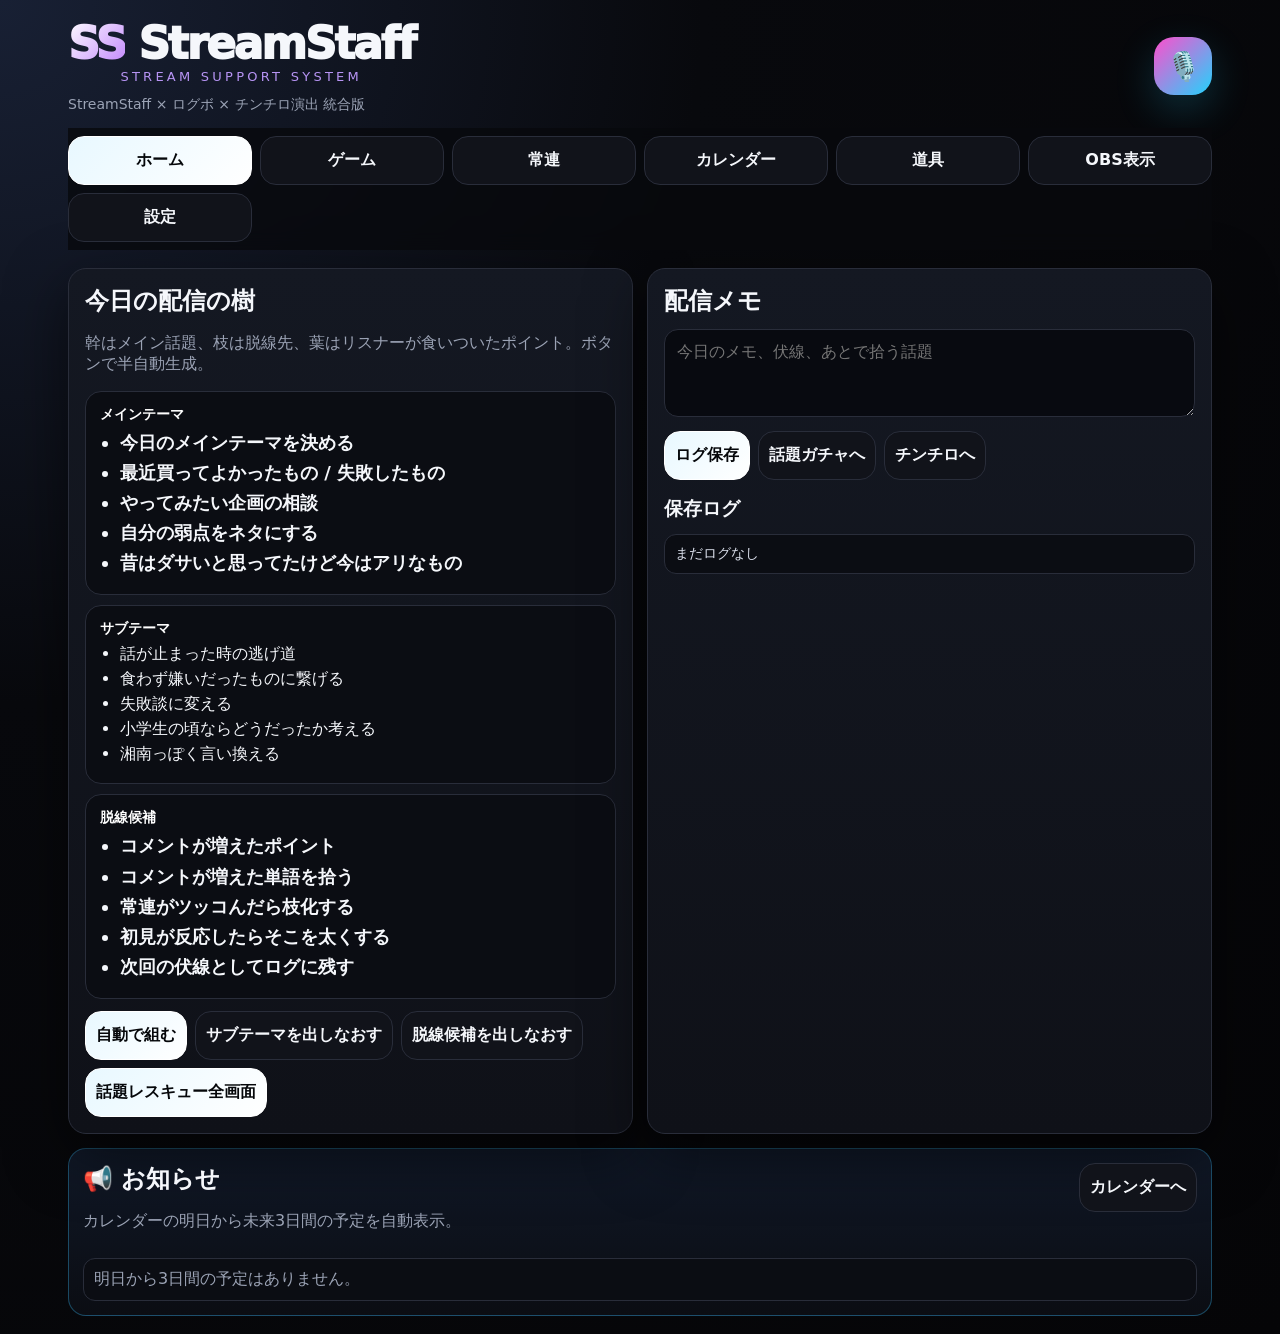
==== commit 05da8cff: "236" ====
--- a/index.html
+++ b/index.html
@@ -2652,6 +2652,26 @@
 
 /* v135 OBS Overlay Settings */
 .obs-settings-grid{display:grid;grid-template-columns:1.1fr .9fr;gap:14px}.obs-preview-box{position:relative;min-height:320px;border-radius:22px;border:1px solid rgba(125,211,252,.25);background:radial-gradient(circle at 50% 20%,rgba(56,189,248,.18),rgba(15,23,42,.96) 58%);overflow:hidden}.obs-preview-title{position:absolute;top:18px;left:18px;font-size:22px;font-weight:950;padding:10px 14px;border-radius:16px;background:rgba(0,0,0,.45);border:1px solid rgba(255,255,255,.12)}.obs-preview-card{position:absolute;right:18px;top:82px;width:42%;padding:12px;border-radius:18px;background:rgba(0,0,0,.42);border:1px solid rgba(255,255,255,.14);box-shadow:0 12px 30px rgba(0,0,0,.28)}.obs-preview-safe{position:absolute;left:50%;bottom:0;transform:translateX(-50%);width:34%;height:75%;border:2px dashed rgba(255,255,255,.28);border-radius:28px 28px 0 0;display:flex;align-items:center;justify-content:center;text-align:center;color:rgba(255,255,255,.54);font-weight:900}.obs-preview-bottom{position:absolute;left:18px;right:18px;bottom:18px;padding:12px 14px;border-radius:18px;background:rgba(0,0,0,.38);border:1px solid rgba(255,255,255,.12);font-weight:900}.obs-urlbox{font-family:ui-monospace,Menlo,Consolas,monospace;font-size:12px;word-break:break-all;line-height:1.5;background:#020617;border:1px solid rgba(148,163,184,.22);border-radius:14px;padding:12px;color:#e0f2fe}.obs-mini-note{font-size:12px;color:#cbd5e1;line-height:1.7}@media(max-width:850px){.obs-settings-grid{grid-template-columns:1fr}.obs-preview-card{width:auto;left:18px;right:18px}.obs-preview-safe{width:48%}}
+
+
+
+    /* v236: JASRAC / NexTone copyright manager */
+    .cr-tool-head{display:flex;justify-content:space-between;align-items:flex-start;gap:12px;flex-wrap:wrap}
+    .cr-status-grid{display:grid;grid-template-columns:repeat(4,minmax(0,1fr));gap:10px;margin:14px 0}
+    .cr-chip{border:1px solid var(--line);border-radius:16px;padding:12px;background:#0b0d13}
+    .cr-chip b{display:block;font-size:18px;margin-bottom:4px}
+    .cr-chip.safe{border-color:#22c55e;background:#062315}.cr-chip.warn{border-color:#f59e0b;background:#261804}.cr-chip.danger{border-color:#ef4444;background:#2a090d}.cr-chip.info{border-color:#38bdf8;background:#061927}
+    .cr-song-list{display:grid;gap:10px;max-height:520px;overflow:auto;padding-right:4px}
+    .cr-song{border:1px solid var(--line);border-radius:16px;background:#0b0d13;padding:12px;display:grid;gap:8px}
+    .cr-song.active{outline:3px solid #21d4fd55;border-color:#21d4fd}
+    .cr-song-title{display:flex;justify-content:space-between;gap:8px;align-items:flex-start}
+    .cr-song-title b{font-size:18px}.cr-mini{font-size:12px;color:var(--muted)}
+    .cr-badges{display:flex;flex-wrap:wrap;gap:6px}.cr-badge{font-size:12px;border-radius:999px;padding:5px 8px;border:1px solid var(--line);background:#111827;color:#dbeafe}.cr-badge.safe{background:#052e1a;color:#86efac;border-color:#22c55e}.cr-badge.warn{background:#2b1b05;color:#fcd34d;border-color:#f59e0b}.cr-badge.danger{background:#3a0b10;color:#fca5a5;border-color:#ef4444}
+    .cr-alert{border:1px solid var(--line);border-radius:18px;background:#0b0d13;padding:14px;margin-top:10px}.cr-alert h3{margin:0 0 8px}.cr-alert ul{margin:8px 0 0;padding-left:20px}.cr-alert li{margin:5px 0}
+    .cr-alert.safe{border-color:#22c55e;background:#062315}.cr-alert.warn{border-color:#f59e0b;background:#261804}.cr-alert.danger{border-color:#ef4444;background:#2a090d}.cr-alert.info{border-color:#38bdf8;background:#061927}
+    .cr-hero-result{font-size:clamp(22px,4vw,36px);font-weight:950;line-height:1.25;border:1px solid var(--line);border-radius:20px;padding:16px;background:#080a10;margin-top:12px}
+    .cr-help-grid{display:grid;grid-template-columns:repeat(3,minmax(0,1fr));gap:10px}.cr-help-grid .cr-alert{margin:0}
+    @media(max-width:760px){.cr-status-grid,.cr-help-grid{grid-template-columns:1fr}.cr-tool-head{display:block}}
 
 </style>
 
@@ -3860,6 +3880,16 @@
           </div>
         </div>
 
+<div class="tool-item" style="margin-bottom:12px;background:#101827;border-color:#facc15">
+  <div class="row" style="justify-content:space-between">
+    <div>
+      <div class="tool-title">🎤 JASRAC / NexTone 著作権管理</div>
+      <div class="muted">歌枠の曲登録・配信前チェック・注意理由と行動メモ</div>
+    </div>
+    <button class="btn primary" onclick="showScreen('copyrightTool')" type="button">開く</button>
+  </div>
+</div>
+
 <div class="tool-item" style="margin-bottom:12px;background:#111827;border-color:#06b6d4">
   <div class="row" style="justify-content:space-between">
     <div>
@@ -3990,6 +4020,70 @@
 
 </section>
 
+
+
+<section id="copyrightTool" class="screen">
+  <div class="card"><div class="inner">
+    <div class="cr-tool-head">
+      <div>
+        <h2 style="margin:0">🎤 JASRAC / NexTone 著作権管理</h2>
+        <p class="muted">曲を登録して、歌枠前に「何に注意するか」「どう動くか」まで確認する配信用メモ。※公式DBの自動検索ではなく、枠主が確認した情報を保存する道具。</p>
+      </div>
+      <button class="btn" onclick="showScreen('tools')" type="button">道具へ戻る</button>
+    </div>
+
+    <div class="cr-status-grid" id="crSummary"></div>
+
+    <div class="grid" style="align-items:start">
+      <div class="card"><div class="inner">
+        <h3>曲登録 / 編集</h3>
+        <input id="crEditId" type="hidden">
+        <label>曲名</label><input id="crTitle" placeholder="例：小さな恋のうた">
+        <label>歌手 / 作曲者メモ</label><input id="crArtist" placeholder="例：MONGOL800">
+        <div class="grid2">
+          <div><label>JASRAC作品コード</label><input id="crJasrac" placeholder="例：123-4567-8 / 未確認なら空欄"></div>
+          <div><label>NexTone作品コード</label><input id="crNextone" placeholder="例：N01234567 / 未確認なら空欄"></div>
+        </div>
+        <div class="grid2">
+          <div><label>音源・歌い方</label><select id="crSource"><option value="karaoke">カラオケ音源</option><option value="self">自作演奏 / 弾き語り</option><option value="acapella">アカペラ</option><option value="official">CD・配信音源・公式MV</option><option value="unknown">未確認</option></select></div>
+          <div><label>主な配信先</label><select id="crPlatform"><option value="youtube">YouTube</option><option value="twitch">Twitch</option><option value="twicas">ツイキャス</option><option value="other">その他</option></select></div>
+        </div>
+        <div class="grid2">
+          <label style="display:flex;align-items:center;gap:8px;margin-top:12px"><input id="crArchive" type="checkbox" style="width:auto">アーカイブを残す予定</label>
+          <label style="display:flex;align-items:center;gap:8px;margin-top:12px"><input id="crMonetize" type="checkbox" style="width:auto">収益化あり / 投げ銭あり</label>
+        </div>
+        <label>タグ</label><input id="crTags" placeholder="例：アニソン, 深夜曲, 盛り上げ, 喉休め">
+        <label>自分用メモ</label><textarea id="crMemo" placeholder="例：キー+2 / 歌詞表示注意 / カラオケ音源の利用条件確認済み"></textarea>
+        <div class="row" style="margin-top:12px">
+          <button class="btn primary" id="crSaveBtn" type="button">曲を保存</button>
+          <button class="btn" id="crClearBtn" type="button">入力クリア</button>
+          <button class="btn danger" id="crDeleteBtn" type="button">削除</button>
+        </div>
+      </div></div>
+
+      <div class="card"><div class="inner">
+        <div class="row" style="justify-content:space-between"><h3 style="margin:0">登録曲一覧</h3><button class="btn mini-btn" id="crRouletteBtn" type="button">安全寄りから1曲</button></div>
+        <div class="row" style="margin:10px 0"><input id="crSearch" placeholder="曲名・歌手・タグで検索"><select id="crFilter" style="max-width:180px"><option value="all">全部</option><option value="safe">安全寄り</option><option value="warn">注意あり</option><option value="danger">危険強め</option></select></div>
+        <div id="crSongList" class="cr-song-list"></div>
+      </div></div>
+    </div>
+
+    <div class="card" style="margin-top:14px"><div class="inner">
+      <h3>配信前チェック</h3>
+      <div id="crCurrentCheck" class="cr-hero-result">曲を選ぶと、ここに「注意すること」と「おすすめ行動」が出ます。</div>
+      <div id="crAdviceList"></div>
+    </div></div>
+
+    <div class="card" style="margin-top:14px"><div class="inner">
+      <h3>初心者向けメモ</h3>
+      <div class="cr-help-grid">
+        <div class="cr-alert info"><h3>作品コード</h3><p class="muted">JASRAC/NexToneで管理される「曲そのもの」の確認メモ。空欄なら“未確認”として扱う。</p></div>
+        <div class="cr-alert warn"><h3>原盤</h3><p class="muted">CD・配信音源・公式MVは、曲とは別の権利が絡む可能性が高いので強めに警告。</p></div>
+        <div class="cr-alert warn"><h3>注意表示</h3><p class="muted">SSでは「注意」だけで終わらせず、アーカイブ分け・VOD設定・音源変更など行動まで出す。</p></div>
+      </div>
+    </div></div>
+  </div></div>
+</section>
 
 <section id="tileTool" class="screen">
   <div class="card"><div class="inner">
@@ -11941,5 +12035,69 @@
 })();
 </script>
 
+<script>
+(function(){
+  const KEY='ss_copyright_manager_v1';
+  const $=id=>document.getElementById(id);
+  const esc=s=>String(s||'').replace(/[&<>"']/g,m=>({'&':'&amp;','<':'&lt;','>':'&gt;','"':'&quot;',"'":'&#39;'}[m]));
+  const uid=()=> 'cr_'+Date.now().toString(36)+'_'+Math.random().toString(36).slice(2,7);
+  let songs=[]; let selectedId='';
+  function load(){try{songs=JSON.parse(localStorage.getItem(KEY)||'[]')||[]}catch(e){songs=[]}}
+  function save(){localStorage.setItem(KEY,JSON.stringify(songs));}
+  function getForm(){return {id:$('crEditId').value||uid(),title:$('crTitle').value.trim(),artist:$('crArtist').value.trim(),jasrac:$('crJasrac').value.trim(),nextone:$('crNextone').value.trim(),source:$('crSource').value,platform:$('crPlatform').value,archive:$('crArchive').checked,monetize:$('crMonetize').checked,tags:$('crTags').value.trim(),memo:$('crMemo').value.trim(),updated:new Date().toISOString()};}
+  function setForm(s){$('crEditId').value=s?.id||'';$('crTitle').value=s?.title||'';$('crArtist').value=s?.artist||'';$('crJasrac').value=s?.jasrac||'';$('crNextone').value=s?.nextone||'';$('crSource').value=s?.source||'karaoke';$('crPlatform').value=s?.platform||'youtube';$('crArchive').checked=!!s?.archive;$('crMonetize').checked=!!s?.monetize;$('crTags').value=s?.tags||'';$('crMemo').value=s?.memo||'';}
+  function judge(song){
+    const issues=[]; let score=0;
+    if(!song.jasrac && !song.nextone){score+=2;issues.push({lv:'warn',title:'作品コード未確認',why:'JASRAC/NexToneの管理状況が未入力です。',actions:['公式検索で曲名・権利者・作品コードを確認する','確認できるまで「未確認曲」としてセットリストの後ろに回す']});}
+    if(song.source==='official'){score+=4;issues.push({lv:'danger',title:'原盤使用が危険',why:'CD・配信音源・公式MVは「曲そのもの」と別の権利が絡む可能性があります。',actions:['カラオケ音源・自作演奏・アカペラへ切り替える','公式音源をBGMとして流さない']});}
+    if(song.source==='unknown'){score+=2;issues.push({lv:'warn',title:'音源の利用条件が未確認',why:'使う音源の規約や許可範囲が未入力です。',actions:['配信利用OKの音源か確認する','不明ならアカペラ/弾き語りへ変更する']});}
+    if(song.source==='karaoke'){score+=1;issues.push({lv:'warn',title:'カラオケ音源の条件確認',why:'カラオケ音源はサービスごとに配信利用・収益化・アーカイブ条件が違う場合があります。',actions:['使う音源サービスの配信利用条件を確認する','音源名やURLをメモに残す']});}
+    if(song.platform==='twitch'){score+=3;issues.push({lv:'danger',title:'Twitch VOD/クリップ注意',why:'生配信中よりもVOD・クリップ側で問題化しやすい運用です。',actions:['VODを残さない設定にする','歌枠中のクリップを制限する','歌枠後にアーカイブを確認/削除する']});}
+    if(song.archive){score+=1;issues.push({lv:'warn',title:'アーカイブ確認が必要',why:'生配信は通っても、後から自動検出・ミュート・収益化制限が出る場合があります。',actions:['歌枠だけ別アーカイブにする','公開前にミュート/制限を確認する']});}
+    if(song.monetize){score+=1;issues.push({lv:'warn',title:'収益化まわり注意',why:'広告・投げ銭・メン限など、お金が絡むと確認項目が増えます。',actions:['収益化ありの配信で使ってよい音源か確認する','不安な曲は非収益枠へ分ける']});}
+    if(song.source==='self'||song.source==='acapella'){issues.push({lv:'safe',title:'音源面は安全寄り',why:'自作演奏・アカペラは原盤リスクを避けやすい形です。',actions:['作品コードの確認は別途メモする','歌詞表示やアーカイブ設定も確認する']});}
+    const rank=score>=4?'danger':score>=1?'warn':'safe';
+    return {rank,score,issues};
+  }
+  function rankLabel(r){return r==='danger'?'危険強め':r==='warn'?'注意あり':'安全寄り'}
+  function renderSummary(){
+    const counts={safe:0,warn:0,danger:0,all:songs.length};songs.forEach(s=>counts[judge(s).rank]++);
+    const el=$('crSummary'); if(!el) return;
+    el.innerHTML=`<div class="cr-chip info"><b>${counts.all}</b><span class="muted">登録曲</span></div><div class="cr-chip safe"><b>${counts.safe}</b><span class="muted">安全寄り</span></div><div class="cr-chip warn"><b>${counts.warn}</b><span class="muted">注意あり</span></div><div class="cr-chip danger"><b>${counts.danger}</b><span class="muted">危険強め</span></div>`;
+  }
+  function renderList(){
+    const box=$('crSongList'); if(!box) return;
+    const q=($('crSearch')?.value||'').toLowerCase(); const f=$('crFilter')?.value||'all';
+    const arr=songs.filter(s=>{const j=judge(s);const hay=[s.title,s.artist,s.tags,s.jasrac,s.nextone].join(' ').toLowerCase();return (!q||hay.includes(q))&&(f==='all'||j.rank===f);});
+    box.innerHTML=arr.map(s=>{const j=judge(s);return `<div class="cr-song ${s.id===selectedId?'active':''}" data-cr-id="${esc(s.id)}"><div class="cr-song-title"><div><b>${esc(s.title||'無題の曲')}</b><div class="cr-mini">${esc(s.artist||'歌手未入力')}</div></div><span class="cr-badge ${j.rank}">${rankLabel(j.rank)}</span></div><div class="cr-badges"><span class="cr-badge">JASRAC: ${esc(s.jasrac||'未確認')}</span><span class="cr-badge">NexTone: ${esc(s.nextone||'未確認')}</span><span class="cr-badge">${esc(sourceLabel(s.source))}</span><span class="cr-badge">${esc(platformLabel(s.platform))}</span></div>${s.tags?`<div class="cr-mini">🏷️ ${esc(s.tags)}</div>`:''}</div>`}).join('')||'<div class="cr-alert info">登録曲なし。まず1曲追加してみて。</div>';
+    box.querySelectorAll('[data-cr-id]').forEach(card=>card.onclick=()=>selectSong(card.dataset.crId));
+  }
+  function sourceLabel(v){return {karaoke:'カラオケ音源',self:'自作演奏/弾き語り',acapella:'アカペラ',official:'CD/配信音源/公式MV',unknown:'音源未確認'}[v]||v}
+  function platformLabel(v){return {youtube:'YouTube',twitch:'Twitch',twicas:'ツイキャス',other:'その他'}[v]||v}
+  function selectSong(id){const s=songs.find(x=>x.id===id); if(!s)return; selectedId=id; setForm(s); renderCheck(s); renderList();}
+  function renderCheck(song){
+    const current=$('crCurrentCheck'), list=$('crAdviceList'); if(!current||!list)return;
+    if(!song){current.textContent='曲を選ぶと、ここに「注意すること」と「おすすめ行動」が出ます。';list.innerHTML='';return;}
+    const j=judge(song); current.className='cr-hero-result'; current.innerHTML=`${j.rank==='danger'?'🔴':j.rank==='warn'?'🟡':'🟢'} ${esc(song.title||'無題の曲')}：${rankLabel(j.rank)}<div class="cr-mini" style="margin-top:6px">注意は“禁止断定”ではなく、配信前に確認するための実用メモです。</div>`;
+    list.innerHTML=j.issues.map(i=>`<div class="cr-alert ${i.lv}"><h3>${i.lv==='danger'?'🔴':i.lv==='warn'?'🟡':i.lv==='safe'?'🟢':'🔵'} ${esc(i.title)}</h3><p>${esc(i.why)}</p><b>おすすめ行動</b><ul>${i.actions.map(a=>`<li>${esc(a)}</li>`).join('')}</ul></div>`).join('');
+  }
+  function renderAll(){renderSummary();renderList(); const s=songs.find(x=>x.id===selectedId); renderCheck(s);}
+  function bind(){
+    if(!$('crSaveBtn')) return;
+    $('crSaveBtn').onclick=()=>{const data=getForm(); if(!data.title){alert('曲名は入れておこう！');return;} const i=songs.findIndex(s=>s.id===data.id); if(i>=0)songs[i]=data; else songs.unshift(data); selectedId=data.id; save(); renderAll();};
+    $('crClearBtn').onclick=()=>{selectedId='';setForm(null);renderAll();};
+    $('crDeleteBtn').onclick=()=>{const id=$('crEditId').value; if(!id)return alert('削除する曲を選んでね'); const s=songs.find(x=>x.id===id); if(confirm((s?.title||'この曲')+' を削除する？')){songs=songs.filter(x=>x.id!==id);selectedId='';setForm(null);save();renderAll();}};
+    $('crSearch').oninput=renderList; $('crFilter').onchange=renderList;
+    $('crRouletteBtn').onclick=()=>{const pool=songs.filter(s=>judge(s).rank!=='danger'); if(!pool.length)return alert('安全寄り/注意ありの曲がまだないよ'); selectSong(pool[Math.floor(Math.random()*pool.length)].id);};
+  }
+  document.addEventListener('DOMContentLoaded',()=>{load();bind();renderAll();});
+  window.renderCopyrightTool=function(){load();renderAll();};
+  const oldShow=window.showScreen;
+  if(typeof oldShow==='function'){
+    window.showScreen=function(id){oldShow(id); if(id==='copyrightTool') setTimeout(()=>{load();bind();renderAll();},0);};
+  }
+})();
+</script>
+
 </body>
 </html>
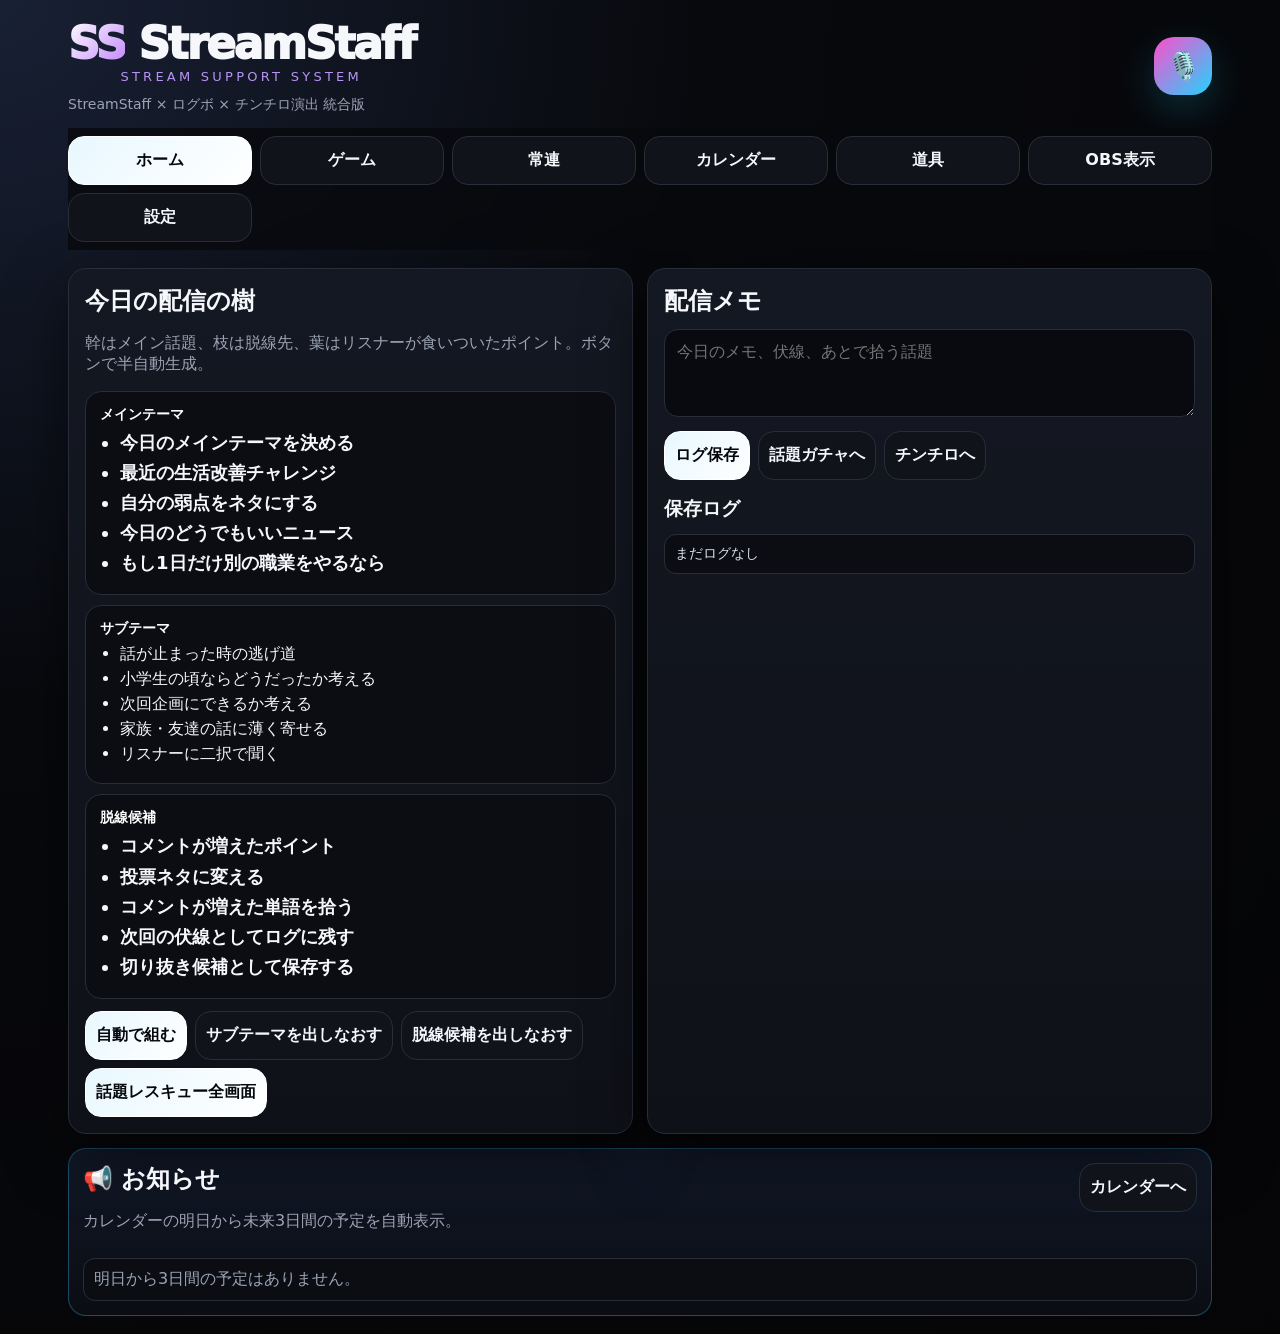
==== commit 5552dc74: "236-1" ====
--- a/index.html
+++ b/index.html
@@ -2652,26 +2652,6 @@
 
 /* v135 OBS Overlay Settings */
 .obs-settings-grid{display:grid;grid-template-columns:1.1fr .9fr;gap:14px}.obs-preview-box{position:relative;min-height:320px;border-radius:22px;border:1px solid rgba(125,211,252,.25);background:radial-gradient(circle at 50% 20%,rgba(56,189,248,.18),rgba(15,23,42,.96) 58%);overflow:hidden}.obs-preview-title{position:absolute;top:18px;left:18px;font-size:22px;font-weight:950;padding:10px 14px;border-radius:16px;background:rgba(0,0,0,.45);border:1px solid rgba(255,255,255,.12)}.obs-preview-card{position:absolute;right:18px;top:82px;width:42%;padding:12px;border-radius:18px;background:rgba(0,0,0,.42);border:1px solid rgba(255,255,255,.14);box-shadow:0 12px 30px rgba(0,0,0,.28)}.obs-preview-safe{position:absolute;left:50%;bottom:0;transform:translateX(-50%);width:34%;height:75%;border:2px dashed rgba(255,255,255,.28);border-radius:28px 28px 0 0;display:flex;align-items:center;justify-content:center;text-align:center;color:rgba(255,255,255,.54);font-weight:900}.obs-preview-bottom{position:absolute;left:18px;right:18px;bottom:18px;padding:12px 14px;border-radius:18px;background:rgba(0,0,0,.38);border:1px solid rgba(255,255,255,.12);font-weight:900}.obs-urlbox{font-family:ui-monospace,Menlo,Consolas,monospace;font-size:12px;word-break:break-all;line-height:1.5;background:#020617;border:1px solid rgba(148,163,184,.22);border-radius:14px;padding:12px;color:#e0f2fe}.obs-mini-note{font-size:12px;color:#cbd5e1;line-height:1.7}@media(max-width:850px){.obs-settings-grid{grid-template-columns:1fr}.obs-preview-card{width:auto;left:18px;right:18px}.obs-preview-safe{width:48%}}
-
-
-
-    /* v236: JASRAC / NexTone copyright manager */
-    .cr-tool-head{display:flex;justify-content:space-between;align-items:flex-start;gap:12px;flex-wrap:wrap}
-    .cr-status-grid{display:grid;grid-template-columns:repeat(4,minmax(0,1fr));gap:10px;margin:14px 0}
-    .cr-chip{border:1px solid var(--line);border-radius:16px;padding:12px;background:#0b0d13}
-    .cr-chip b{display:block;font-size:18px;margin-bottom:4px}
-    .cr-chip.safe{border-color:#22c55e;background:#062315}.cr-chip.warn{border-color:#f59e0b;background:#261804}.cr-chip.danger{border-color:#ef4444;background:#2a090d}.cr-chip.info{border-color:#38bdf8;background:#061927}
-    .cr-song-list{display:grid;gap:10px;max-height:520px;overflow:auto;padding-right:4px}
-    .cr-song{border:1px solid var(--line);border-radius:16px;background:#0b0d13;padding:12px;display:grid;gap:8px}
-    .cr-song.active{outline:3px solid #21d4fd55;border-color:#21d4fd}
-    .cr-song-title{display:flex;justify-content:space-between;gap:8px;align-items:flex-start}
-    .cr-song-title b{font-size:18px}.cr-mini{font-size:12px;color:var(--muted)}
-    .cr-badges{display:flex;flex-wrap:wrap;gap:6px}.cr-badge{font-size:12px;border-radius:999px;padding:5px 8px;border:1px solid var(--line);background:#111827;color:#dbeafe}.cr-badge.safe{background:#052e1a;color:#86efac;border-color:#22c55e}.cr-badge.warn{background:#2b1b05;color:#fcd34d;border-color:#f59e0b}.cr-badge.danger{background:#3a0b10;color:#fca5a5;border-color:#ef4444}
-    .cr-alert{border:1px solid var(--line);border-radius:18px;background:#0b0d13;padding:14px;margin-top:10px}.cr-alert h3{margin:0 0 8px}.cr-alert ul{margin:8px 0 0;padding-left:20px}.cr-alert li{margin:5px 0}
-    .cr-alert.safe{border-color:#22c55e;background:#062315}.cr-alert.warn{border-color:#f59e0b;background:#261804}.cr-alert.danger{border-color:#ef4444;background:#2a090d}.cr-alert.info{border-color:#38bdf8;background:#061927}
-    .cr-hero-result{font-size:clamp(22px,4vw,36px);font-weight:950;line-height:1.25;border:1px solid var(--line);border-radius:20px;padding:16px;background:#080a10;margin-top:12px}
-    .cr-help-grid{display:grid;grid-template-columns:repeat(3,minmax(0,1fr));gap:10px}.cr-help-grid .cr-alert{margin:0}
-    @media(max-width:760px){.cr-status-grid,.cr-help-grid{grid-template-columns:1fr}.cr-tool-head{display:block}}
 
 </style>
 
@@ -3880,13 +3860,15 @@
           </div>
         </div>
 
-<div class="tool-item" style="margin-bottom:12px;background:#101827;border-color:#facc15">
+
+
+<div class="tool-item" style="margin-bottom:12px;background:#101827;border-color:#38bdf8">
   <div class="row" style="justify-content:space-between">
     <div>
       <div class="tool-title">🎤 JASRAC / NexTone 著作権管理</div>
-      <div class="muted">歌枠の曲登録・配信前チェック・注意理由と行動メモ</div>
+      <div class="muted">歌枠の曲登録・管理番号・配信注意点をまとめて確認。</div>
     </div>
-    <button class="btn primary" onclick="showScreen('copyrightTool')" type="button">開く</button>
+    <button class="btn primary" onclick="showScreen('copyrightTool'); if(window.renderCopyrightTool) renderCopyrightTool();" type="button">開く</button>
   </div>
 </div>
 
@@ -4024,63 +4006,85 @@
 
 <section id="copyrightTool" class="screen">
   <div class="card"><div class="inner">
-    <div class="cr-tool-head">
+    <div class="row" style="justify-content:space-between;align-items:flex-start">
       <div>
         <h2 style="margin:0">🎤 JASRAC / NexTone 著作権管理</h2>
-        <p class="muted">曲を登録して、歌枠前に「何に注意するか」「どう動くか」まで確認する配信用メモ。※公式DBの自動検索ではなく、枠主が確認した情報を保存する道具。</p>
+        <p class="muted">曲名・アーティスト・タグを軽く登録。必要な曲だけJASRAC/NexTone詳細を開いて管理する歌枠用の土台。</p>
       </div>
       <button class="btn" onclick="showScreen('tools')" type="button">道具へ戻る</button>
     </div>
 
-    <div class="cr-status-grid" id="crSummary"></div>
-
-    <div class="grid" style="align-items:start">
+    <div class="grid two" style="margin-top:14px">
       <div class="card"><div class="inner">
-        <h3>曲登録 / 編集</h3>
-        <input id="crEditId" type="hidden">
-        <label>曲名</label><input id="crTitle" placeholder="例：小さな恋のうた">
-        <label>歌手 / 作曲者メモ</label><input id="crArtist" placeholder="例：MONGOL800">
-        <div class="grid2">
-          <div><label>JASRAC作品コード</label><input id="crJasrac" placeholder="例：123-4567-8 / 未確認なら空欄"></div>
-          <div><label>NexTone作品コード</label><input id="crNextone" placeholder="例：N01234567 / 未確認なら空欄"></div>
-        </div>
-        <div class="grid2">
-          <div><label>音源・歌い方</label><select id="crSource"><option value="karaoke">カラオケ音源</option><option value="self">自作演奏 / 弾き語り</option><option value="acapella">アカペラ</option><option value="official">CD・配信音源・公式MV</option><option value="unknown">未確認</option></select></div>
-          <div><label>主な配信先</label><select id="crPlatform"><option value="youtube">YouTube</option><option value="twitch">Twitch</option><option value="twicas">ツイキャス</option><option value="other">その他</option></select></div>
-        </div>
-        <div class="grid2">
-          <label style="display:flex;align-items:center;gap:8px;margin-top:12px"><input id="crArchive" type="checkbox" style="width:auto">アーカイブを残す予定</label>
-          <label style="display:flex;align-items:center;gap:8px;margin-top:12px"><input id="crMonetize" type="checkbox" style="width:auto">収益化あり / 投げ銭あり</label>
-        </div>
-        <label>タグ</label><input id="crTags" placeholder="例：アニソン, 深夜曲, 盛り上げ, 喉休め">
-        <label>自分用メモ</label><textarea id="crMemo" placeholder="例：キー+2 / 歌詞表示注意 / カラオケ音源の利用条件確認済み"></textarea>
-        <div class="row" style="margin-top:12px">
-          <button class="btn primary" id="crSaveBtn" type="button">曲を保存</button>
+        <h3 style="margin-top:0">曲を登録 / 編集</h3>
+        <input id="crSongId" type="hidden">
+        <label>曲名</label>
+        <input id="crTitle" placeholder="例：小さな恋のうた">
+        <label style="margin-top:10px">アーティスト</label>
+        <input id="crArtist" placeholder="例：MONGOL800">
+        <label style="margin-top:10px">タグ</label>
+        <input id="crTags" placeholder="例：J-POP, 盛り上げ, 深夜曲">
+        <label style="margin-top:10px">キー / メモ</label>
+        <input id="crKeyMemo" placeholder="例：-2 / サビ高め / 練習中">
+
+        <details style="margin-top:14px;border:1px solid rgba(255,255,255,.12);border-radius:16px;padding:12px;background:rgba(0,0,0,.18)">
+          <summary style="cursor:pointer;font-weight:900">詳細設定：JASRAC / NexTone</summary>
+          <div class="grid two" style="margin-top:12px">
+            <div>
+              <label>JASRAC作品コード</label>
+              <input id="crJasracCode" placeholder="例：123-4567-8">
+            </div>
+            <div>
+              <label>NexTone作品コード</label>
+              <input id="crNextoneCode" placeholder="例：N00000000">
+            </div>
+          </div>
+          <div class="row" style="margin-top:12px;align-items:center">
+            <label style="display:flex;gap:6px;align-items:center;margin:0"><input id="crJasracManaged" type="checkbox">JASRAC管理あり</label>
+            <label style="display:flex;gap:6px;align-items:center;margin:0"><input id="crNextoneManaged" type="checkbox">NexTone管理あり</label>
+            <label style="display:flex;gap:6px;align-items:center;margin:0"><input id="crNoRightsInfo" type="checkbox">未確認</label>
+          </div>
+        </details>
+
+        <details style="margin-top:12px;border:1px solid rgba(255,255,255,.12);border-radius:16px;padding:12px;background:rgba(0,0,0,.18)" open>
+          <summary style="cursor:pointer;font-weight:900">配信チェック</summary>
+          <div class="row" style="margin-top:12px;align-items:center">
+            <label style="display:flex;gap:6px;align-items:center;margin:0"><input id="crYoutube" type="checkbox" checked>YouTube</label>
+            <label style="display:flex;gap:6px;align-items:center;margin:0"><input id="crTwitch" type="checkbox">Twitch</label>
+            <label style="display:flex;gap:6px;align-items:center;margin:0"><input id="crTwitcast" type="checkbox">ツイキャス</label>
+          </div>
+          <div class="row" style="margin-top:10px;align-items:center">
+            <label style="display:flex;gap:6px;align-items:center;margin:0"><input id="crArchive" type="checkbox">アーカイブに残す</label>
+            <label style="display:flex;gap:6px;align-items:center;margin:0"><input id="crMonetize" type="checkbox">収益化する</label>
+            <label style="display:flex;gap:6px;align-items:center;margin:0"><input id="crUseOriginal" type="checkbox">CD/配信音源を使う</label>
+            <label style="display:flex;gap:6px;align-items:center;margin:0"><input id="crUseKaraoke" type="checkbox">カラオケ音源</label>
+            <label style="display:flex;gap:6px;align-items:center;margin:0"><input id="crSelfPlay" type="checkbox">弾き語り/自作伴奏</label>
+          </div>
+        </details>
+
+        <div class="row" style="margin-top:14px">
+          <button class="btn primary" id="crSaveBtn" type="button">保存</button>
           <button class="btn" id="crClearBtn" type="button">入力クリア</button>
-          <button class="btn danger" id="crDeleteBtn" type="button">削除</button>
         </div>
       </div></div>
 
       <div class="card"><div class="inner">
-        <div class="row" style="justify-content:space-between"><h3 style="margin:0">登録曲一覧</h3><button class="btn mini-btn" id="crRouletteBtn" type="button">安全寄りから1曲</button></div>
-        <div class="row" style="margin:10px 0"><input id="crSearch" placeholder="曲名・歌手・タグで検索"><select id="crFilter" style="max-width:180px"><option value="all">全部</option><option value="safe">安全寄り</option><option value="warn">注意あり</option><option value="danger">危険強め</option></select></div>
-        <div id="crSongList" class="cr-song-list"></div>
+        <h3 style="margin-top:0">注意の見え方</h3>
+        <div id="crLiveAdvice" class="tool-item" style="background:#0b1220;border-color:#38bdf8"></div>
+        <p class="muted" style="margin-top:12px">「注意」だけで終わらせず、配信者が次に何をすればいいかまで出す。ここはまだラフ土台。</p>
       </div></div>
     </div>
 
     <div class="card" style="margin-top:14px"><div class="inner">
-      <h3>配信前チェック</h3>
-      <div id="crCurrentCheck" class="cr-hero-result">曲を選ぶと、ここに「注意すること」と「おすすめ行動」が出ます。</div>
-      <div id="crAdviceList"></div>
-    </div></div>
-
-    <div class="card" style="margin-top:14px"><div class="inner">
-      <h3>初心者向けメモ</h3>
-      <div class="cr-help-grid">
-        <div class="cr-alert info"><h3>作品コード</h3><p class="muted">JASRAC/NexToneで管理される「曲そのもの」の確認メモ。空欄なら“未確認”として扱う。</p></div>
-        <div class="cr-alert warn"><h3>原盤</h3><p class="muted">CD・配信音源・公式MVは、曲とは別の権利が絡む可能性が高いので強めに警告。</p></div>
-        <div class="cr-alert warn"><h3>注意表示</h3><p class="muted">SSでは「注意」だけで終わらせず、アーカイブ分け・VOD設定・音源変更など行動まで出す。</p></div>
+      <div class="row" style="justify-content:space-between;align-items:center">
+        <h3 style="margin:0">登録曲一覧</h3>
+        <div class="row">
+          <input id="crSearch" placeholder="曲名・アーティスト・タグ検索" style="min-width:240px">
+          <button class="btn" id="crPickSafeBtn" type="button">安全寄りで1曲選ぶ</button>
+        </div>
       </div>
+      <div id="crPickResult" style="margin-top:10px;font-size:22px;font-weight:950"></div>
+      <div id="crSongList" style="margin-top:12px;display:grid;gap:10px"></div>
     </div></div>
   </div></div>
 </section>
@@ -5975,6 +5979,7 @@
   if(id==="enduranceTool") renderEnduranceTool();
   if(id==="kujiTool") renderKujiTool();
   if(id==="tileTool") renderTileTool();
+  if(id==="copyrightTool" && window.renderCopyrightTool) renderCopyrightTool();
   if(id==="chinchiro"){ renderChinMode(); startChinBgm(); }
 }
 document.querySelectorAll(".nav button").forEach(b=>b.addEventListener("click",()=>showScreen(b.dataset.screen)));
@@ -12033,70 +12038,99 @@
   setTimeout(bind, 1200);
   window.ssHardImportJsonBackup = openImportPicker;
 })();
-</script>
-
-<script>
+
+
+// v236: JASRAC / NexTone copyright manager base
 (function(){
-  const KEY='ss_copyright_manager_v1';
-  const $=id=>document.getElementById(id);
-  const esc=s=>String(s||'').replace(/[&<>"']/g,m=>({'&':'&amp;','<':'&lt;','>':'&gt;','"':'&quot;',"'":'&#39;'}[m]));
-  const uid=()=> 'cr_'+Date.now().toString(36)+'_'+Math.random().toString(36).slice(2,7);
-  let songs=[]; let selectedId='';
-  function load(){try{songs=JSON.parse(localStorage.getItem(KEY)||'[]')||[]}catch(e){songs=[]}}
-  function save(){localStorage.setItem(KEY,JSON.stringify(songs));}
-  function getForm(){return {id:$('crEditId').value||uid(),title:$('crTitle').value.trim(),artist:$('crArtist').value.trim(),jasrac:$('crJasrac').value.trim(),nextone:$('crNextone').value.trim(),source:$('crSource').value,platform:$('crPlatform').value,archive:$('crArchive').checked,monetize:$('crMonetize').checked,tags:$('crTags').value.trim(),memo:$('crMemo').value.trim(),updated:new Date().toISOString()};}
-  function setForm(s){$('crEditId').value=s?.id||'';$('crTitle').value=s?.title||'';$('crArtist').value=s?.artist||'';$('crJasrac').value=s?.jasrac||'';$('crNextone').value=s?.nextone||'';$('crSource').value=s?.source||'karaoke';$('crPlatform').value=s?.platform||'youtube';$('crArchive').checked=!!s?.archive;$('crMonetize').checked=!!s?.monetize;$('crTags').value=s?.tags||'';$('crMemo').value=s?.memo||'';}
-  function judge(song){
-    const issues=[]; let score=0;
-    if(!song.jasrac && !song.nextone){score+=2;issues.push({lv:'warn',title:'作品コード未確認',why:'JASRAC/NexToneの管理状況が未入力です。',actions:['公式検索で曲名・権利者・作品コードを確認する','確認できるまで「未確認曲」としてセットリストの後ろに回す']});}
-    if(song.source==='official'){score+=4;issues.push({lv:'danger',title:'原盤使用が危険',why:'CD・配信音源・公式MVは「曲そのもの」と別の権利が絡む可能性があります。',actions:['カラオケ音源・自作演奏・アカペラへ切り替える','公式音源をBGMとして流さない']});}
-    if(song.source==='unknown'){score+=2;issues.push({lv:'warn',title:'音源の利用条件が未確認',why:'使う音源の規約や許可範囲が未入力です。',actions:['配信利用OKの音源か確認する','不明ならアカペラ/弾き語りへ変更する']});}
-    if(song.source==='karaoke'){score+=1;issues.push({lv:'warn',title:'カラオケ音源の条件確認',why:'カラオケ音源はサービスごとに配信利用・収益化・アーカイブ条件が違う場合があります。',actions:['使う音源サービスの配信利用条件を確認する','音源名やURLをメモに残す']});}
-    if(song.platform==='twitch'){score+=3;issues.push({lv:'danger',title:'Twitch VOD/クリップ注意',why:'生配信中よりもVOD・クリップ側で問題化しやすい運用です。',actions:['VODを残さない設定にする','歌枠中のクリップを制限する','歌枠後にアーカイブを確認/削除する']});}
-    if(song.archive){score+=1;issues.push({lv:'warn',title:'アーカイブ確認が必要',why:'生配信は通っても、後から自動検出・ミュート・収益化制限が出る場合があります。',actions:['歌枠だけ別アーカイブにする','公開前にミュート/制限を確認する']});}
-    if(song.monetize){score+=1;issues.push({lv:'warn',title:'収益化まわり注意',why:'広告・投げ銭・メン限など、お金が絡むと確認項目が増えます。',actions:['収益化ありの配信で使ってよい音源か確認する','不安な曲は非収益枠へ分ける']});}
-    if(song.source==='self'||song.source==='acapella'){issues.push({lv:'safe',title:'音源面は安全寄り',why:'自作演奏・アカペラは原盤リスクを避けやすい形です。',actions:['作品コードの確認は別途メモする','歌詞表示やアーカイブ設定も確認する']});}
-    const rank=score>=4?'danger':score>=1?'warn':'safe';
-    return {rank,score,issues};
-  }
-  function rankLabel(r){return r==='danger'?'危険強め':r==='warn'?'注意あり':'安全寄り'}
-  function renderSummary(){
-    const counts={safe:0,warn:0,danger:0,all:songs.length};songs.forEach(s=>counts[judge(s).rank]++);
-    const el=$('crSummary'); if(!el) return;
-    el.innerHTML=`<div class="cr-chip info"><b>${counts.all}</b><span class="muted">登録曲</span></div><div class="cr-chip safe"><b>${counts.safe}</b><span class="muted">安全寄り</span></div><div class="cr-chip warn"><b>${counts.warn}</b><span class="muted">注意あり</span></div><div class="cr-chip danger"><b>${counts.danger}</b><span class="muted">危険強め</span></div>`;
+  const CR_KEY = "ss_copyright_songs_v1";
+  const $ = (id)=>document.getElementById(id);
+  const esc = (v)=>String(v==null?"":v).replace(/[&<>"']/g, m=>({"&":"&amp;","<":"&lt;",">":"&gt;","\"":"&quot;","'":"&#39;"}[m]));
+  function loadSongs(){ try{ const a=JSON.parse(localStorage.getItem(CR_KEY)||"[]"); return Array.isArray(a)?a:[]; }catch(e){ return []; } }
+  function saveSongs(a){ localStorage.setItem(CR_KEY, JSON.stringify(a||[])); }
+  function checkbox(id){ const el=$(id); return !!(el&&el.checked); }
+  function value(id){ const el=$(id); return el ? el.value.trim() : ""; }
+  function tagsFromText(t){ return String(t||"").split(/[、,]/).map(x=>x.trim()).filter(Boolean); }
+  function currentDraft(){
+    return {
+      id: value('crSongId') || ('cr_'+Date.now().toString(36)+Math.random().toString(36).slice(2,7)),
+      title: value('crTitle'), artist: value('crArtist'), tags: tagsFromText(value('crTags')), keyMemo: value('crKeyMemo'),
+      jasracCode: value('crJasracCode'), nextoneCode: value('crNextoneCode'),
+      jasracManaged: checkbox('crJasracManaged'), nextoneManaged: checkbox('crNextoneManaged'), noRightsInfo: checkbox('crNoRightsInfo'),
+      platforms: {youtube: checkbox('crYoutube'), twitch: checkbox('crTwitch'), twitcast: checkbox('crTwitcast')},
+      archive: checkbox('crArchive'), monetize: checkbox('crMonetize'), useOriginal: checkbox('crUseOriginal'), useKaraoke: checkbox('crUseKaraoke'), selfPlay: checkbox('crSelfPlay'),
+      updatedAt: new Date().toISOString()
+    };
+  }
+  function analyze(song){
+    const warnings=[]; const actions=[];
+    if(song.noRightsInfo || (!song.jasracManaged && !song.nextoneManaged && !song.jasracCode && !song.nextoneCode)){
+      warnings.push('権利情報が未確認'); actions.push('JASRAC/NexTone検索で作品情報を確認してから歌枠に入れる');
+    }
+    if(song.useOriginal){ warnings.push('原盤/CD・配信音源の使用注意'); actions.push('カラオケ音源・弾き語り・自作伴奏に切り替える'); }
+    if(song.platforms && song.platforms.twitch){ warnings.push('TwitchはVOD/クリップ注意'); actions.push('VOD保存OFF、または歌枠後にアーカイブ確認'); }
+    if(song.archive){ warnings.push('アーカイブ注意'); actions.push('歌枠アーカイブを分ける／公開前にミュートや制限を確認'); }
+    if(song.monetize){ warnings.push('収益化チェック必要'); actions.push('収益化ONのまま残す前に各配信サービスの管理画面で制限を確認'); }
+    if(song.useKaraoke){ actions.push('カラオケ音源の利用条件を確認する'); }
+    if(song.selfPlay){ actions.push('弾き語り/自作伴奏なら原盤リスクは下がるが、曲の管理状況は確認する'); }
+    const safeish = warnings.length===0 || (warnings.length===1 && warnings[0].includes('アーカイブ'));
+    return {level: warnings.length===0?'safe':(warnings.length<=2?'caution':'danger'), warnings, actions:[...new Set(actions)], safeish};
+  }
+  function renderAdvice(song){
+    const box=$('crLiveAdvice'); if(!box) return;
+    const a=analyze(song||currentDraft());
+    const label=a.level==='safe'?'🟢 安全寄り':a.level==='caution'?'🟡 注意あり':'🔴 強め注意';
+    box.innerHTML = `<div style="font-size:26px;font-weight:950">${label}</div>`+
+      `<div class="muted" style="margin-top:6px">${a.warnings.length?esc(a.warnings.join(' / ')):'現時点のチェックでは大きな注意は少なめ。'}</div>`+
+      `<div style="margin-top:12px;font-weight:900">おすすめ行動</div>`+
+      `<ul style="margin:8px 0 0 18px;padding:0">${(a.actions.length?a.actions:['登録内容を保存して、配信前にサービス側の表示を確認']).map(x=>`<li>${esc(x)}</li>`).join('')}</ul>`;
+  }
+  function clearForm(){
+    ['crSongId','crTitle','crArtist','crTags','crKeyMemo','crJasracCode','crNextoneCode'].forEach(id=>{const el=$(id); if(el) el.value='';});
+    ['crJasracManaged','crNextoneManaged','crNoRightsInfo','crTwitch','crTwitcast','crArchive','crMonetize','crUseOriginal','crUseKaraoke','crSelfPlay'].forEach(id=>{const el=$(id); if(el) el.checked=false;});
+    const yt=$('crYoutube'); if(yt) yt.checked=true;
+    renderAdvice();
+  }
+  function fillForm(song){
+    if(!song) return;
+    $('crSongId').value=song.id||''; $('crTitle').value=song.title||''; $('crArtist').value=song.artist||''; $('crTags').value=(song.tags||[]).join(', '); $('crKeyMemo').value=song.keyMemo||'';
+    $('crJasracCode').value=song.jasracCode||''; $('crNextoneCode').value=song.nextoneCode||'';
+    ['jasracManaged','nextoneManaged','noRightsInfo','archive','monetize','useOriginal','useKaraoke','selfPlay'].forEach(k=>{const el=$('cr'+k.charAt(0).toUpperCase()+k.slice(1)); if(el) el.checked=!!song[k];});
+    const p=song.platforms||{}; const yt=$('crYoutube'), tw=$('crTwitch'), tc=$('crTwitcast'); if(yt) yt.checked=!!p.youtube; if(tw) tw.checked=!!p.twitch; if(tc) tc.checked=!!p.twitcast;
+    renderAdvice(song);
+    window.scrollTo({top:0,behavior:'smooth'});
   }
   function renderList(){
-    const box=$('crSongList'); if(!box) return;
-    const q=($('crSearch')?.value||'').toLowerCase(); const f=$('crFilter')?.value||'all';
-    const arr=songs.filter(s=>{const j=judge(s);const hay=[s.title,s.artist,s.tags,s.jasrac,s.nextone].join(' ').toLowerCase();return (!q||hay.includes(q))&&(f==='all'||j.rank===f);});
-    box.innerHTML=arr.map(s=>{const j=judge(s);return `<div class="cr-song ${s.id===selectedId?'active':''}" data-cr-id="${esc(s.id)}"><div class="cr-song-title"><div><b>${esc(s.title||'無題の曲')}</b><div class="cr-mini">${esc(s.artist||'歌手未入力')}</div></div><span class="cr-badge ${j.rank}">${rankLabel(j.rank)}</span></div><div class="cr-badges"><span class="cr-badge">JASRAC: ${esc(s.jasrac||'未確認')}</span><span class="cr-badge">NexTone: ${esc(s.nextone||'未確認')}</span><span class="cr-badge">${esc(sourceLabel(s.source))}</span><span class="cr-badge">${esc(platformLabel(s.platform))}</span></div>${s.tags?`<div class="cr-mini">🏷️ ${esc(s.tags)}</div>`:''}</div>`}).join('')||'<div class="cr-alert info">登録曲なし。まず1曲追加してみて。</div>';
-    box.querySelectorAll('[data-cr-id]').forEach(card=>card.onclick=()=>selectSong(card.dataset.crId));
-  }
-  function sourceLabel(v){return {karaoke:'カラオケ音源',self:'自作演奏/弾き語り',acapella:'アカペラ',official:'CD/配信音源/公式MV',unknown:'音源未確認'}[v]||v}
-  function platformLabel(v){return {youtube:'YouTube',twitch:'Twitch',twicas:'ツイキャス',other:'その他'}[v]||v}
-  function selectSong(id){const s=songs.find(x=>x.id===id); if(!s)return; selectedId=id; setForm(s); renderCheck(s); renderList();}
-  function renderCheck(song){
-    const current=$('crCurrentCheck'), list=$('crAdviceList'); if(!current||!list)return;
-    if(!song){current.textContent='曲を選ぶと、ここに「注意すること」と「おすすめ行動」が出ます。';list.innerHTML='';return;}
-    const j=judge(song); current.className='cr-hero-result'; current.innerHTML=`${j.rank==='danger'?'🔴':j.rank==='warn'?'🟡':'🟢'} ${esc(song.title||'無題の曲')}：${rankLabel(j.rank)}<div class="cr-mini" style="margin-top:6px">注意は“禁止断定”ではなく、配信前に確認するための実用メモです。</div>`;
-    list.innerHTML=j.issues.map(i=>`<div class="cr-alert ${i.lv}"><h3>${i.lv==='danger'?'🔴':i.lv==='warn'?'🟡':i.lv==='safe'?'🟢':'🔵'} ${esc(i.title)}</h3><p>${esc(i.why)}</p><b>おすすめ行動</b><ul>${i.actions.map(a=>`<li>${esc(a)}</li>`).join('')}</ul></div>`).join('');
-  }
-  function renderAll(){renderSummary();renderList(); const s=songs.find(x=>x.id===selectedId); renderCheck(s);}
-  function bind(){
-    if(!$('crSaveBtn')) return;
-    $('crSaveBtn').onclick=()=>{const data=getForm(); if(!data.title){alert('曲名は入れておこう！');return;} const i=songs.findIndex(s=>s.id===data.id); if(i>=0)songs[i]=data; else songs.unshift(data); selectedId=data.id; save(); renderAll();};
-    $('crClearBtn').onclick=()=>{selectedId='';setForm(null);renderAll();};
-    $('crDeleteBtn').onclick=()=>{const id=$('crEditId').value; if(!id)return alert('削除する曲を選んでね'); const s=songs.find(x=>x.id===id); if(confirm((s?.title||'この曲')+' を削除する？')){songs=songs.filter(x=>x.id!==id);selectedId='';setForm(null);save();renderAll();}};
-    $('crSearch').oninput=renderList; $('crFilter').onchange=renderList;
-    $('crRouletteBtn').onclick=()=>{const pool=songs.filter(s=>judge(s).rank!=='danger'); if(!pool.length)return alert('安全寄り/注意ありの曲がまだないよ'); selectSong(pool[Math.floor(Math.random()*pool.length)].id);};
-  }
-  document.addEventListener('DOMContentLoaded',()=>{load();bind();renderAll();});
-  window.renderCopyrightTool=function(){load();renderAll();};
-  const oldShow=window.showScreen;
-  if(typeof oldShow==='function'){
-    window.showScreen=function(id){oldShow(id); if(id==='copyrightTool') setTimeout(()=>{load();bind();renderAll();},0);};
-  }
+    const list=$('crSongList'); if(!list) return;
+    const q=(value('crSearch')||'').toLowerCase();
+    const songs=loadSongs().filter(s=>!q || [s.title,s.artist,(s.tags||[]).join(' '),s.keyMemo].join(' ').toLowerCase().includes(q));
+    if(!songs.length){ list.innerHTML='<div class="muted">まだ曲が登録されてない。まず1曲入れてみよう。</div>'; return; }
+    list.innerHTML=songs.map(s=>{const a=analyze(s); const badge=a.level==='safe'?'🟢':a.level==='caution'?'🟡':'🔴'; return `
+      <div class="tool-item" style="background:#0b1220;border-color:${a.level==='danger'?'#ef4444':a.level==='caution'?'#f59e0b':'#22c55e'}">
+        <div class="row" style="justify-content:space-between;align-items:flex-start">
+          <div><div style="font-size:20px;font-weight:950">${badge} ${esc(s.title||'無題')}</div><div class="muted">${esc(s.artist||'アーティスト未入力')} / ${(s.tags||[]).map(t=>`#${esc(t)}`).join(' ')}</div><div class="muted">JASRAC: ${esc(s.jasracCode|| (s.jasracManaged?'管理あり':'未入力'))} / NexTone: ${esc(s.nextoneCode|| (s.nextoneManaged?'管理あり':'未入力'))}</div><div style="margin-top:6px">${a.warnings.length?esc(a.warnings.join(' / ')):'大きな注意なし'}</div></div>
+          <div class="row"><button class="btn mini-btn" data-cr-edit="${esc(s.id)}" type="button">編集</button><button class="btn danger mini-btn" data-cr-del="${esc(s.id)}" type="button">削除</button></div>
+        </div>
+      </div>`}).join('');
+  }
+  window.renderCopyrightTool=function(){ renderAdvice(); renderList(); };
+  document.addEventListener('input', function(e){ if(e.target && e.target.id && e.target.id.startsWith('cr')){ renderAdvice(); if(e.target.id==='crSearch') renderList(); } });
+  document.addEventListener('change', function(e){ if(e.target && e.target.id && e.target.id.startsWith('cr')) renderAdvice(); });
+  document.addEventListener('click', function(e){
+    const t=e.target; if(!t) return;
+    if(t.id==='crClearBtn') clearForm();
+    if(t.id==='crSaveBtn'){
+      const song=currentDraft(); if(!song.title){ alert('曲名だけは入れてくれ！'); return; }
+      const songs=loadSongs(); const i=songs.findIndex(x=>x.id===song.id); if(i>=0) songs[i]=song; else songs.unshift(song); saveSongs(songs); clearForm(); renderList(); alert('曲を保存した！');
+    }
+    if(t.dataset && t.dataset.crEdit){ const s=loadSongs().find(x=>x.id===t.dataset.crEdit); fillForm(s); }
+    if(t.dataset && t.dataset.crDel){ if(confirm('この曲を削除する？')){ saveSongs(loadSongs().filter(x=>x.id!==t.dataset.crDel)); renderList(); } }
+    if(t.id==='crPickSafeBtn'){
+      const pool=loadSongs().filter(s=>analyze(s).safeish); const target=pool[Math.floor(Math.random()*pool.length)]; const out=$('crPickResult');
+      if(out) out.textContent=target ? `🎲 ${target.title} / ${target.artist||'アーティスト未入力'}` : '安全寄り候補がまだない。曲を登録してチェックを調整してね。';
+    }
+  });
 })();
+
 </script>
 
 </body>
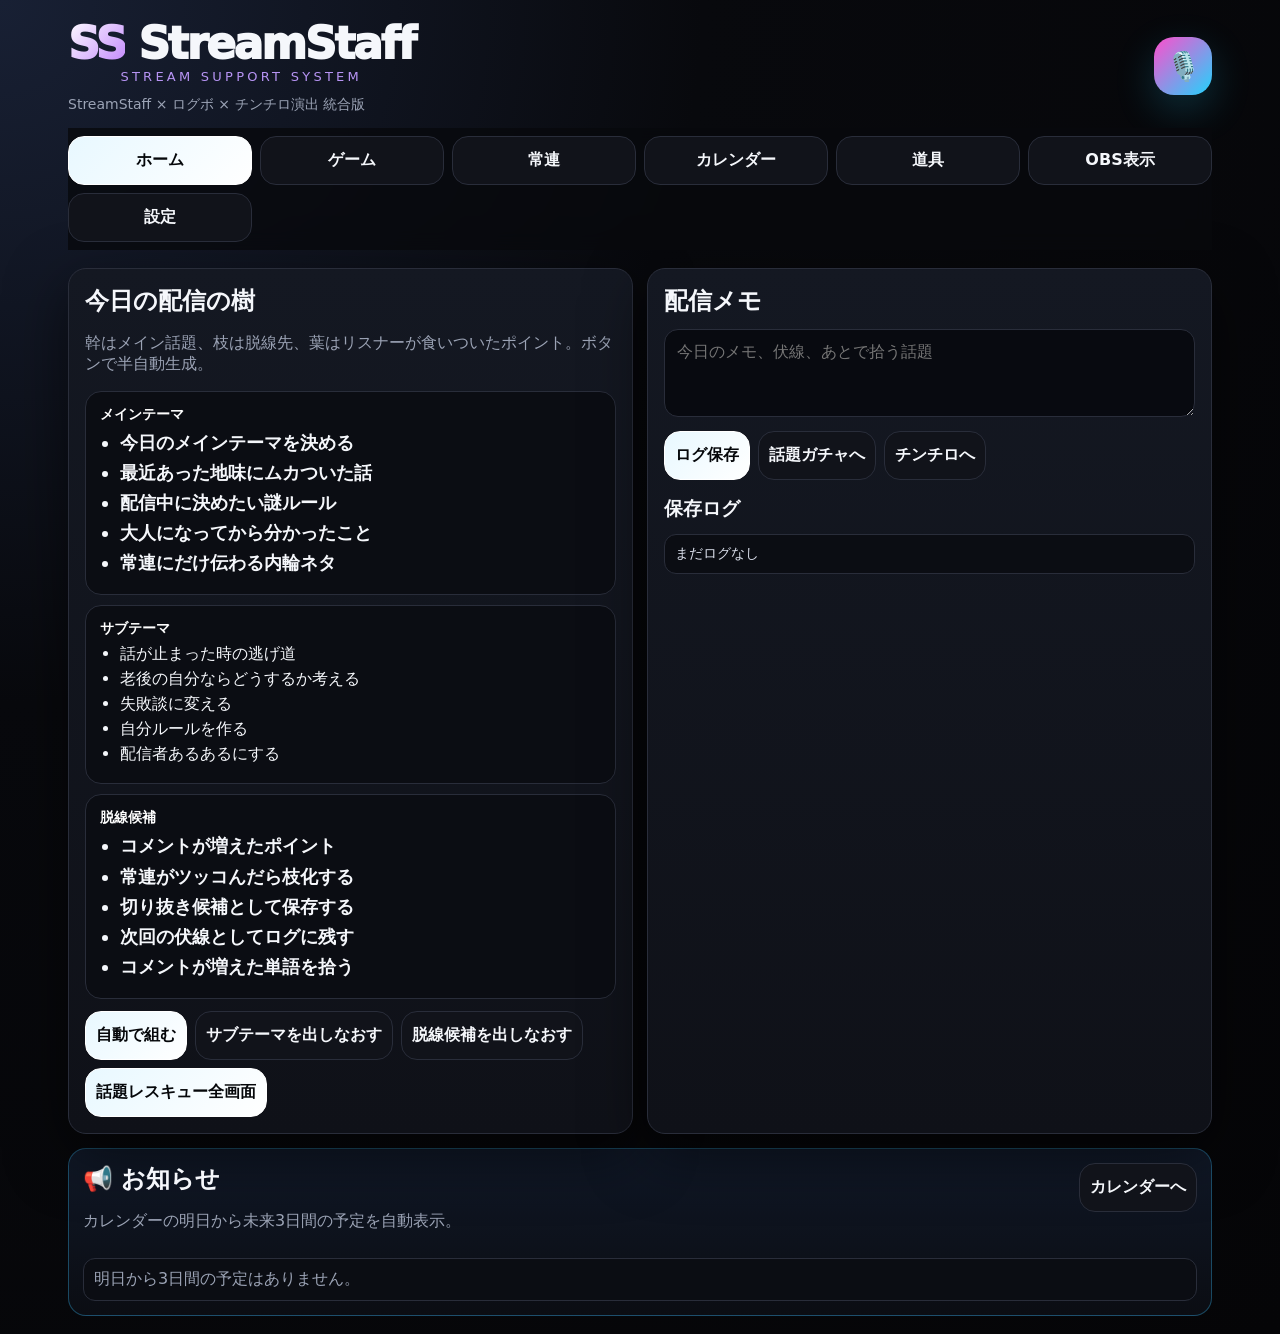
==== commit e563e384: "236-2" ====
--- a/index.html
+++ b/index.html
@@ -4027,22 +4027,45 @@
         <label style="margin-top:10px">キー / メモ</label>
         <input id="crKeyMemo" placeholder="例：-2 / サビ高め / 練習中">
 
-        <details style="margin-top:14px;border:1px solid rgba(255,255,255,.12);border-radius:16px;padding:12px;background:rgba(0,0,0,.18)">
+        <details style="margin-top:14px;border:1px solid rgba(255,255,255,.12);border-radius:16px;padding:12px;background:rgba(0,0,0,.18)" open>
           <summary style="cursor:pointer;font-weight:900">詳細設定：JASRAC / NexTone</summary>
-          <div class="grid two" style="margin-top:12px">
-            <div>
-              <label>JASRAC作品コード</label>
-              <input id="crJasracCode" placeholder="例：123-4567-8">
-            </div>
-            <div>
-              <label>NexTone作品コード</label>
-              <input id="crNextoneCode" placeholder="例：N00000000">
-            </div>
-          </div>
+          <p class="muted" style="margin:10px 0 0">使う管理団体だけチェックすると入力欄が開く。申請に使う情報まで全部メモできる形。</p>
           <div class="row" style="margin-top:12px;align-items:center">
             <label style="display:flex;gap:6px;align-items:center;margin:0"><input id="crJasracManaged" type="checkbox">JASRAC管理あり</label>
             <label style="display:flex;gap:6px;align-items:center;margin:0"><input id="crNextoneManaged" type="checkbox">NexTone管理あり</label>
             <label style="display:flex;gap:6px;align-items:center;margin:0"><input id="crNoRightsInfo" type="checkbox">未確認</label>
+          </div>
+
+          <div id="crJasracPanel" style="display:none;margin-top:14px;border:1px solid rgba(56,189,248,.35);border-radius:16px;padding:12px;background:rgba(14,165,233,.08)">
+            <h4 style="margin:0 0 10px">JASRAC 詳細</h4>
+            <div class="grid two">
+              <div><label>作品コード</label><input id="crJasracCode" placeholder="例：123-4567-8"></div>
+              <div><label>作品名 / 申請用タイトル</label><input id="crJasracTitle" placeholder="検索結果の表記をそのまま"></div>
+              <div><label>作詞</label><input id="crJasracLyricist" placeholder="例：山田 太郎"></div>
+              <div><label>作曲</label><input id="crJasracComposer" placeholder="例：山田 太郎"></div>
+              <div><label>アーティスト表記</label><input id="crJasracArtist" placeholder="申請に使う表記"></div>
+              <div><label>出版社 / 権利者メモ</label><input id="crJasracPublisher" placeholder="任意"></div>
+            </div>
+            <h4 style="margin:14px 0 8px">管理状況（利用分野） ○△×？</h4>
+            <div id="crJasracUsageGrid" class="grid two"></div>
+            <label style="margin-top:12px">JASRACメモ</label>
+            <textarea id="crJasracMemo" rows="3" placeholder="検索時のメモ、申請時の注意、URLなど"></textarea>
+          </div>
+
+          <div id="crNextonePanel" style="display:none;margin-top:14px;border:1px solid rgba(168,85,247,.35);border-radius:16px;padding:12px;background:rgba(168,85,247,.08)">
+            <h4 style="margin:0 0 10px">NexTone 詳細</h4>
+            <div class="grid two">
+              <div><label>作品コード</label><input id="crNextoneCode" placeholder="例：N00000000"></div>
+              <div><label>作品名 / 申請用タイトル</label><input id="crNextoneTitle" placeholder="検索結果の表記をそのまま"></div>
+              <div><label>作詞</label><input id="crNextoneLyricist" placeholder="例：山田 太郎"></div>
+              <div><label>作曲</label><input id="crNextoneComposer" placeholder="例：山田 太郎"></div>
+              <div><label>アーティスト表記</label><input id="crNextoneArtist" placeholder="申請に使う表記"></div>
+              <div><label>出版社 / 権利者メモ</label><input id="crNextonePublisher" placeholder="任意"></div>
+            </div>
+            <h4 style="margin:14px 0 8px">管理状況（利用分野） ○△×？</h4>
+            <div id="crNextoneUsageGrid" class="grid two"></div>
+            <label style="margin-top:12px">NexToneメモ</label>
+            <textarea id="crNextoneMemo" rows="3" placeholder="検索時のメモ、申請時の注意、URLなど"></textarea>
           </div>
         </details>
 
@@ -12040,97 +12063,155 @@
 })();
 
 
-// v236: JASRAC / NexTone copyright manager base
+// v236_02: JASRAC / NexTone expandable detail manager
 (function(){
-  const CR_KEY = "ss_copyright_songs_v1";
+  const CR_KEY = "ss_copyright_songs_v2";
+  const OLD_KEY = "ss_copyright_songs_v1";
+  const usageFields = [
+    ['performance','演奏・歌唱'], ['streaming','配信'], ['video','動画投稿'],
+    ['reproduction','複製・録画'], ['karaoke','カラオケ'], ['publication','出版'],
+    ['interactive','インタラクティブ配信'], ['other','その他']
+  ];
   const $ = (id)=>document.getElementById(id);
   const esc = (v)=>String(v==null?"":v).replace(/[&<>"']/g, m=>({"&":"&amp;","<":"&lt;",">":"&gt;","\"":"&quot;","'":"&#39;"}[m]));
-  function loadSongs(){ try{ const a=JSON.parse(localStorage.getItem(CR_KEY)||"[]"); return Array.isArray(a)?a:[]; }catch(e){ return []; } }
+  function loadSongs(){
+    try{ const a=JSON.parse(localStorage.getItem(CR_KEY)||localStorage.getItem(OLD_KEY)||"[]"); return Array.isArray(a)?a:[]; }catch(e){ return []; }
+  }
   function saveSongs(a){ localStorage.setItem(CR_KEY, JSON.stringify(a||[])); }
   function checkbox(id){ const el=$(id); return !!(el&&el.checked); }
   function value(id){ const el=$(id); return el ? el.value.trim() : ""; }
+  function setValue(id,v){ const el=$(id); if(el) el.value=v||''; }
+  function setCheck(id,v){ const el=$(id); if(el) el.checked=!!v; }
   function tagsFromText(t){ return String(t||"").split(/[、,]/).map(x=>x.trim()).filter(Boolean); }
+  function statusValue(prefix,key){ const el=$(prefix+'Usage_'+key); return el ? el.value : '?'; }
+  function readAgency(prefix){
+    const cap = prefix==='jasrac' ? 'Jasrac' : 'Nextone';
+    const usage={}; usageFields.forEach(([k])=>usage[k]=statusValue('cr'+cap,k));
+    return {
+      code:value('cr'+cap+'Code'), title:value('cr'+cap+'Title'), lyricist:value('cr'+cap+'Lyricist'), composer:value('cr'+cap+'Composer'),
+      artist:value('cr'+cap+'Artist'), publisher:value('cr'+cap+'Publisher'), memo:value('cr'+cap+'Memo'), usage
+    };
+  }
   function currentDraft(){
     return {
       id: value('crSongId') || ('cr_'+Date.now().toString(36)+Math.random().toString(36).slice(2,7)),
       title: value('crTitle'), artist: value('crArtist'), tags: tagsFromText(value('crTags')), keyMemo: value('crKeyMemo'),
+      jasracManaged: checkbox('crJasracManaged'), nextoneManaged: checkbox('crNextoneManaged'), noRightsInfo: checkbox('crNoRightsInfo'),
+      jasrac: readAgency('jasrac'), nextone: readAgency('nextone'),
       jasracCode: value('crJasracCode'), nextoneCode: value('crNextoneCode'),
-      jasracManaged: checkbox('crJasracManaged'), nextoneManaged: checkbox('crNextoneManaged'), noRightsInfo: checkbox('crNoRightsInfo'),
       platforms: {youtube: checkbox('crYoutube'), twitch: checkbox('crTwitch'), twitcast: checkbox('crTwitcast')},
       archive: checkbox('crArchive'), monetize: checkbox('crMonetize'), useOriginal: checkbox('crUseOriginal'), useKaraoke: checkbox('crUseKaraoke'), selfPlay: checkbox('crSelfPlay'),
       updatedAt: new Date().toISOString()
     };
   }
+  function usageList(agency){ return usageFields.map(([k,label])=>({key:k,label,status:(agency&&agency.usage&&agency.usage[k])||'?'})); }
+  function badUsage(agency){ return usageList(agency).filter(x=>x.status==='×' || x.status==='△' || x.status==='?'); }
   function analyze(song){
     const warnings=[]; const actions=[];
-    if(song.noRightsInfo || (!song.jasracManaged && !song.nextoneManaged && !song.jasracCode && !song.nextoneCode)){
-      warnings.push('権利情報が未確認'); actions.push('JASRAC/NexTone検索で作品情報を確認してから歌枠に入れる');
-    }
+    const hasAgency = song.jasracManaged || song.nextoneManaged || (song.jasrac&&song.jasrac.code) || (song.nextone&&song.nextone.code) || song.jasracCode || song.nextoneCode;
+    if(song.noRightsInfo || !hasAgency){ warnings.push('権利情報が未確認'); actions.push('JASRAC/NexTone検索で作品情報を確認してから歌枠に入れる'); }
+    [['JASRAC',song.jasracManaged,song.jasrac],['NexTone',song.nextoneManaged,song.nextone]].forEach(([name,on,agency])=>{
+      if(!on) return;
+      badUsage(agency).forEach(u=>{
+        if(u.status==='×'){ warnings.push(`${name} ${u.label}: × 非管理`); actions.push(`${u.label}を使う配信/申請では、別団体・利用条件・配信サイト側を確認`); }
+        if(u.status==='△'){ warnings.push(`${name} ${u.label}: △ 一部/注意`); actions.push(`${u.label}は申請前に備考・条件を確認してコピペ欄に反映`); }
+        if(u.status==='?'){ warnings.push(`${name} ${u.label}: 未確認`); }
+      });
+    });
     if(song.useOriginal){ warnings.push('原盤/CD・配信音源の使用注意'); actions.push('カラオケ音源・弾き語り・自作伴奏に切り替える'); }
     if(song.platforms && song.platforms.twitch){ warnings.push('TwitchはVOD/クリップ注意'); actions.push('VOD保存OFF、または歌枠後にアーカイブ確認'); }
     if(song.archive){ warnings.push('アーカイブ注意'); actions.push('歌枠アーカイブを分ける／公開前にミュートや制限を確認'); }
     if(song.monetize){ warnings.push('収益化チェック必要'); actions.push('収益化ONのまま残す前に各配信サービスの管理画面で制限を確認'); }
     if(song.useKaraoke){ actions.push('カラオケ音源の利用条件を確認する'); }
     if(song.selfPlay){ actions.push('弾き語り/自作伴奏なら原盤リスクは下がるが、曲の管理状況は確認する'); }
-    const safeish = warnings.length===0 || (warnings.length===1 && warnings[0].includes('アーカイブ'));
-    return {level: warnings.length===0?'safe':(warnings.length<=2?'caution':'danger'), warnings, actions:[...new Set(actions)], safeish};
+    const safeish = warnings.filter(w=>!w.includes('未確認')).length===0 || warnings.length<=2;
+    return {level: warnings.length===0?'safe':(warnings.length<=4?'caution':'danger'), warnings:[...new Set(warnings)], actions:[...new Set(actions)], safeish};
+  }
+  function copyText(song){
+    const lines=[];
+    lines.push(`曲名：${song.title||''}`); lines.push(`アーティスト：${song.artist||''}`); lines.push(`タグ：${(song.tags||[]).join(', ')}`); lines.push(`キーメモ：${song.keyMemo||''}`);
+    if(song.jasracManaged){ const j=song.jasrac||{}; lines.push('\n【JASRAC】'); lines.push(`作品コード：${j.code||song.jasracCode||''}`); lines.push(`作品名：${j.title||''}`); lines.push(`作詞：${j.lyricist||''}`); lines.push(`作曲：${j.composer||''}`); lines.push(`アーティスト表記：${j.artist||''}`); lines.push(`出版社/権利者：${j.publisher||''}`); usageList(j).forEach(u=>lines.push(`${u.label}：${u.status}`)); lines.push(`メモ：${j.memo||''}`); }
+    if(song.nextoneManaged){ const n=song.nextone||{}; lines.push('\n【NexTone】'); lines.push(`作品コード：${n.code||song.nextoneCode||''}`); lines.push(`作品名：${n.title||''}`); lines.push(`作詞：${n.lyricist||''}`); lines.push(`作曲：${n.composer||''}`); lines.push(`アーティスト表記：${n.artist||''}`); lines.push(`出版社/権利者：${n.publisher||''}`); usageList(n).forEach(u=>lines.push(`${u.label}：${u.status}`)); lines.push(`メモ：${n.memo||''}`); }
+    const a=analyze(song); lines.push('\n【SS注意メモ】'); lines.push(a.warnings.length?a.warnings.join('\n'):'大きな注意なし'); lines.push('\n【おすすめ行動】'); lines.push(a.actions.length?a.actions.join('\n'):'配信前にサービス側の表示を確認');
+    return lines.join('\n');
   }
   function renderAdvice(song){
     const box=$('crLiveAdvice'); if(!box) return;
-    const a=analyze(song||currentDraft());
+    const draft=song||currentDraft(); const a=analyze(draft);
     const label=a.level==='safe'?'🟢 安全寄り':a.level==='caution'?'🟡 注意あり':'🔴 強め注意';
     box.innerHTML = `<div style="font-size:26px;font-weight:950">${label}</div>`+
-      `<div class="muted" style="margin-top:6px">${a.warnings.length?esc(a.warnings.join(' / ')):'現時点のチェックでは大きな注意は少なめ。'}</div>`+
+      `<div class="muted" style="margin-top:6px">${a.warnings.length?esc(a.warnings.slice(0,8).join(' / ')):'現時点のチェックでは大きな注意は少なめ。'}</div>`+
       `<div style="margin-top:12px;font-weight:900">おすすめ行動</div>`+
-      `<ul style="margin:8px 0 0 18px;padding:0">${(a.actions.length?a.actions:['登録内容を保存して、配信前にサービス側の表示を確認']).map(x=>`<li>${esc(x)}</li>`).join('')}</ul>`;
+      `<ul style="margin:8px 0 0 18px;padding:0">${(a.actions.length?a.actions:['登録内容を保存して、配信前にサービス側の表示を確認']).slice(0,8).map(x=>`<li>${esc(x)}</li>`).join('')}</ul>`+
+      `<div style="margin-top:12px;font-weight:900">申請コピペ</div>`+
+      `<textarea id="crCopyText" rows="10" readonly style="width:100%;margin-top:8px">${esc(copyText(draft))}</textarea>`+
+      `<button class="btn mini-btn" id="crCopyBtn" type="button" style="margin-top:8px">コピペ欄をコピー</button>`;
+  }
+  function togglePanels(){
+    const jp=$('crJasracPanel'), np=$('crNextonePanel');
+    if(jp) jp.style.display=checkbox('crJasracManaged')?'block':'none';
+    if(np) np.style.display=checkbox('crNextoneManaged')?'block':'none';
+  }
+  function renderUsageGrids(){
+    [['Jasrac','crJasracUsageGrid'],['Nextone','crNextoneUsageGrid']].forEach(([cap,id])=>{
+      const root=$(id); if(!root || root.dataset.ready) return;
+      root.innerHTML=usageFields.map(([k,label])=>`<div><label>${esc(label)}</label><select id="cr${cap}Usage_${k}"><option value="?">？ 未確認</option><option value="○">○ 管理</option><option value="△">△ 一部/注意</option><option value="×">× 非管理</option></select></div>`).join('');
+      root.dataset.ready='1';
+    });
   }
   function clearForm(){
-    ['crSongId','crTitle','crArtist','crTags','crKeyMemo','crJasracCode','crNextoneCode'].forEach(id=>{const el=$(id); if(el) el.value='';});
-    ['crJasracManaged','crNextoneManaged','crNoRightsInfo','crTwitch','crTwitcast','crArchive','crMonetize','crUseOriginal','crUseKaraoke','crSelfPlay'].forEach(id=>{const el=$(id); if(el) el.checked=false;});
-    const yt=$('crYoutube'); if(yt) yt.checked=true;
-    renderAdvice();
+    ['crSongId','crTitle','crArtist','crTags','crKeyMemo','crJasracCode','crJasracTitle','crJasracLyricist','crJasracComposer','crJasracArtist','crJasracPublisher','crJasracMemo','crNextoneCode','crNextoneTitle','crNextoneLyricist','crNextoneComposer','crNextoneArtist','crNextonePublisher','crNextoneMemo'].forEach(id=>setValue(id,''));
+    ['crJasracManaged','crNextoneManaged','crNoRightsInfo','crTwitch','crTwitcast','crArchive','crMonetize','crUseOriginal','crUseKaraoke','crSelfPlay'].forEach(id=>setCheck(id,false));
+    usageFields.forEach(([k])=>{ setValue('crJasracUsage_'+k,'?'); setValue('crNextoneUsage_'+k,'?'); });
+    setCheck('crYoutube',true); togglePanels(); renderAdvice();
+  }
+  function fillAgency(cap,data){
+    data=data||{}; setValue('cr'+cap+'Code', data.code||''); setValue('cr'+cap+'Title', data.title||''); setValue('cr'+cap+'Lyricist', data.lyricist||''); setValue('cr'+cap+'Composer', data.composer||''); setValue('cr'+cap+'Artist', data.artist||''); setValue('cr'+cap+'Publisher', data.publisher||''); setValue('cr'+cap+'Memo', data.memo||'');
+    usageFields.forEach(([k])=>setValue('cr'+cap+'Usage_'+k, (data.usage&&data.usage[k])||'?'));
   }
   function fillForm(song){
-    if(!song) return;
-    $('crSongId').value=song.id||''; $('crTitle').value=song.title||''; $('crArtist').value=song.artist||''; $('crTags').value=(song.tags||[]).join(', '); $('crKeyMemo').value=song.keyMemo||'';
-    $('crJasracCode').value=song.jasracCode||''; $('crNextoneCode').value=song.nextoneCode||'';
-    ['jasracManaged','nextoneManaged','noRightsInfo','archive','monetize','useOriginal','useKaraoke','selfPlay'].forEach(k=>{const el=$('cr'+k.charAt(0).toUpperCase()+k.slice(1)); if(el) el.checked=!!song[k];});
-    const p=song.platforms||{}; const yt=$('crYoutube'), tw=$('crTwitch'), tc=$('crTwitcast'); if(yt) yt.checked=!!p.youtube; if(tw) tw.checked=!!p.twitch; if(tc) tc.checked=!!p.twitcast;
-    renderAdvice(song);
-    window.scrollTo({top:0,behavior:'smooth'});
+    if(!song) return; renderUsageGrids();
+    setValue('crSongId',song.id||''); setValue('crTitle',song.title||''); setValue('crArtist',song.artist||''); setValue('crTags',(song.tags||[]).join(', ')); setValue('crKeyMemo',song.keyMemo||'');
+    setCheck('crJasracManaged',!!song.jasracManaged); setCheck('crNextoneManaged',!!song.nextoneManaged); setCheck('crNoRightsInfo',!!song.noRightsInfo);
+    fillAgency('Jasrac', song.jasrac || {code:song.jasracCode}); fillAgency('Nextone', song.nextone || {code:song.nextoneCode});
+    const p=song.platforms||{}; setCheck('crYoutube',!!p.youtube); setCheck('crTwitch',!!p.twitch); setCheck('crTwitcast',!!p.twitcast);
+    ['archive','monetize','useOriginal','useKaraoke','selfPlay'].forEach(k=>setCheck('cr'+k.charAt(0).toUpperCase()+k.slice(1), !!song[k]));
+    togglePanels(); renderAdvice(song); window.scrollTo({top:0,behavior:'smooth'});
   }
   function renderList(){
     const list=$('crSongList'); if(!list) return;
     const q=(value('crSearch')||'').toLowerCase();
     const songs=loadSongs().filter(s=>!q || [s.title,s.artist,(s.tags||[]).join(' '),s.keyMemo].join(' ').toLowerCase().includes(q));
     if(!songs.length){ list.innerHTML='<div class="muted">まだ曲が登録されてない。まず1曲入れてみよう。</div>'; return; }
-    list.innerHTML=songs.map(s=>{const a=analyze(s); const badge=a.level==='safe'?'🟢':a.level==='caution'?'🟡':'🔴'; return `
+    list.innerHTML=songs.map(s=>{const a=analyze(s); const badge=a.level==='safe'?'🟢':a.level==='caution'?'🟡':'🔴'; const jc=(s.jasrac&&s.jasrac.code)||s.jasracCode||(s.jasracManaged?'管理あり':'未入力'); const nc=(s.nextone&&s.nextone.code)||s.nextoneCode||(s.nextoneManaged?'管理あり':'未入力'); return `
       <div class="tool-item" style="background:#0b1220;border-color:${a.level==='danger'?'#ef4444':a.level==='caution'?'#f59e0b':'#22c55e'}">
         <div class="row" style="justify-content:space-between;align-items:flex-start">
-          <div><div style="font-size:20px;font-weight:950">${badge} ${esc(s.title||'無題')}</div><div class="muted">${esc(s.artist||'アーティスト未入力')} / ${(s.tags||[]).map(t=>`#${esc(t)}`).join(' ')}</div><div class="muted">JASRAC: ${esc(s.jasracCode|| (s.jasracManaged?'管理あり':'未入力'))} / NexTone: ${esc(s.nextoneCode|| (s.nextoneManaged?'管理あり':'未入力'))}</div><div style="margin-top:6px">${a.warnings.length?esc(a.warnings.join(' / ')):'大きな注意なし'}</div></div>
-          <div class="row"><button class="btn mini-btn" data-cr-edit="${esc(s.id)}" type="button">編集</button><button class="btn danger mini-btn" data-cr-del="${esc(s.id)}" type="button">削除</button></div>
+          <div><div style="font-size:20px;font-weight:950">${badge} ${esc(s.title||'無題')}</div><div class="muted">${esc(s.artist||'アーティスト未入力')} / ${(s.tags||[]).map(t=>`#${esc(t)}`).join(' ')}</div><div class="muted">JASRAC: ${esc(jc)} / NexTone: ${esc(nc)}</div><div style="margin-top:6px">${a.warnings.length?esc(a.warnings.slice(0,4).join(' / ')):'大きな注意なし'}</div></div>
+          <div class="row"><button class="btn mini-btn" data-cr-edit="${esc(s.id)}" type="button">編集</button><button class="btn mini-btn" data-cr-copy="${esc(s.id)}" type="button">コピー</button><button class="btn danger mini-btn" data-cr-del="${esc(s.id)}" type="button">削除</button></div>
         </div>
       </div>`}).join('');
   }
-  window.renderCopyrightTool=function(){ renderAdvice(); renderList(); };
+  window.renderCopyrightTool=function(){ renderUsageGrids(); togglePanels(); renderAdvice(); renderList(); };
   document.addEventListener('input', function(e){ if(e.target && e.target.id && e.target.id.startsWith('cr')){ renderAdvice(); if(e.target.id==='crSearch') renderList(); } });
-  document.addEventListener('change', function(e){ if(e.target && e.target.id && e.target.id.startsWith('cr')) renderAdvice(); });
+  document.addEventListener('change', function(e){ if(e.target && e.target.id && e.target.id.startsWith('cr')){ togglePanels(); renderAdvice(); } });
   document.addEventListener('click', function(e){
     const t=e.target; if(!t) return;
+    if(t.id==='crCopyBtn'){ const el=$('crCopyText'); if(el){ el.select(); navigator.clipboard&&navigator.clipboard.writeText(el.value).catch(()=>{}); document.execCommand&&document.execCommand('copy'); } }
     if(t.id==='crClearBtn') clearForm();
     if(t.id==='crSaveBtn'){
       const song=currentDraft(); if(!song.title){ alert('曲名だけは入れてくれ！'); return; }
       const songs=loadSongs(); const i=songs.findIndex(x=>x.id===song.id); if(i>=0) songs[i]=song; else songs.unshift(song); saveSongs(songs); clearForm(); renderList(); alert('曲を保存した！');
     }
     if(t.dataset && t.dataset.crEdit){ const s=loadSongs().find(x=>x.id===t.dataset.crEdit); fillForm(s); }
+    if(t.dataset && t.dataset.crCopy){ const s=loadSongs().find(x=>x.id===t.dataset.crCopy); if(s){ navigator.clipboard&&navigator.clipboard.writeText(copyText(s)); alert('申請コピペ内容をコピーした！'); } }
     if(t.dataset && t.dataset.crDel){ if(confirm('この曲を削除する？')){ saveSongs(loadSongs().filter(x=>x.id!==t.dataset.crDel)); renderList(); } }
     if(t.id==='crPickSafeBtn'){
       const pool=loadSongs().filter(s=>analyze(s).safeish); const target=pool[Math.floor(Math.random()*pool.length)]; const out=$('crPickResult');
       if(out) out.textContent=target ? `🎲 ${target.title} / ${target.artist||'アーティスト未入力'}` : '安全寄り候補がまだない。曲を登録してチェックを調整してね。';
     }
   });
+  document.addEventListener('DOMContentLoaded', function(){ renderUsageGrids(); togglePanels(); renderAdvice(); renderList(); });
 })();
-
 </script>
 
 </body>
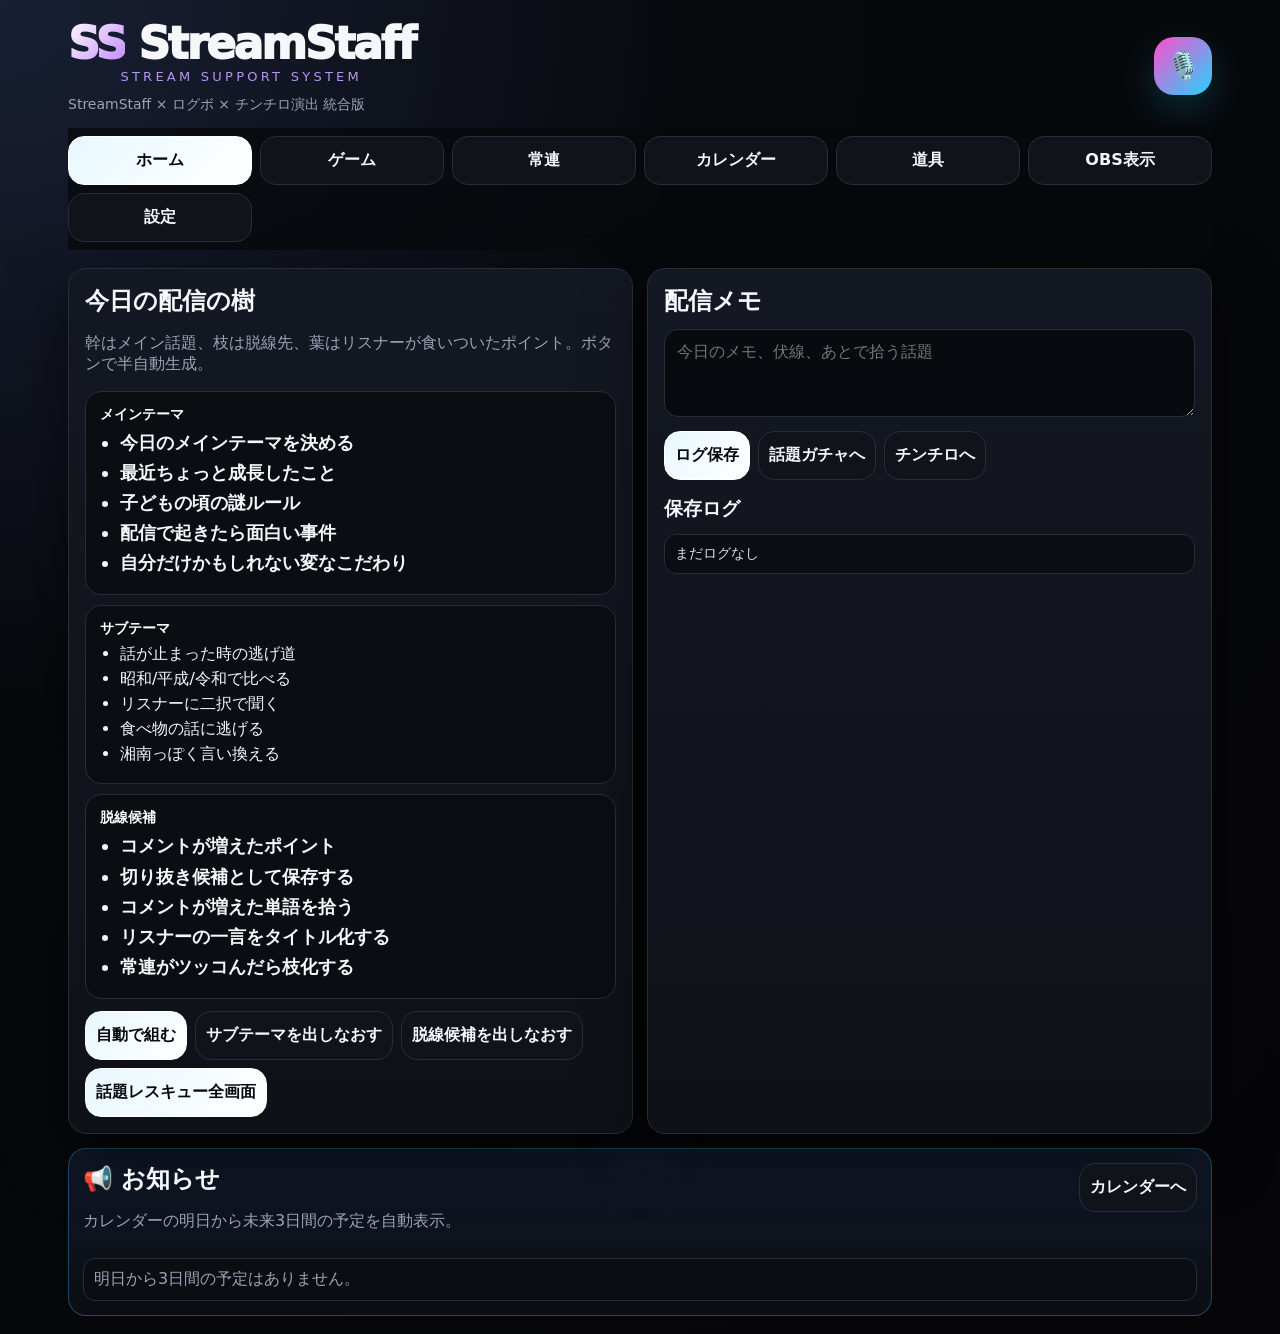
==== commit ba00b445: "236-3" ====
--- a/index.html
+++ b/index.html
@@ -4009,68 +4009,70 @@
     <div class="row" style="justify-content:space-between;align-items:flex-start">
       <div>
         <h2 style="margin:0">🎤 JASRAC / NexTone 著作権管理</h2>
-        <p class="muted">曲名・アーティスト・タグを軽く登録。必要な曲だけJASRAC/NexTone詳細を開いて管理する歌枠用の土台。</p>
+        <p class="muted">公式画面を見ながら入力しやすいように、JASRACはJ-WID寄せ、NexToneは検索詳細画面寄せ。SS判定だけ配信者向けに翻訳します。</p>
       </div>
       <button class="btn" onclick="showScreen('tools')" type="button">道具へ戻る</button>
     </div>
 
-    <div class="grid two" style="margin-top:14px">
+    <div class="grid two" style="margin-top:14px;align-items:start">
       <div class="card"><div class="inner">
         <h3 style="margin-top:0">曲を登録 / 編集</h3>
         <input id="crSongId" type="hidden">
         <label>曲名</label>
-        <input id="crTitle" placeholder="例：小さな恋のうた">
+        <input id="crTitle" placeholder="例：StargazeR">
         <label style="margin-top:10px">アーティスト</label>
-        <input id="crArtist" placeholder="例：MONGOL800">
+        <input id="crArtist" placeholder="例：Kots Beirne">
         <label style="margin-top:10px">タグ</label>
-        <input id="crTags" placeholder="例：J-POP, 盛り上げ, 深夜曲">
+        <input id="crTags" placeholder="例：ボカロ, 盛り上げ, 練習中">
         <label style="margin-top:10px">キー / メモ</label>
-        <input id="crKeyMemo" placeholder="例：-2 / サビ高め / 練習中">
+        <input id="crKeyMemo" placeholder="例：-2 / サビ高め / ラスサビ注意">
 
         <details style="margin-top:14px;border:1px solid rgba(255,255,255,.12);border-radius:16px;padding:12px;background:rgba(0,0,0,.18)" open>
-          <summary style="cursor:pointer;font-weight:900">詳細設定：JASRAC / NexTone</summary>
-          <p class="muted" style="margin:10px 0 0">使う管理団体だけチェックすると入力欄が開く。申請に使う情報まで全部メモできる形。</p>
+          <summary style="cursor:pointer;font-weight:950">権利情報：必要な団体だけ展開</summary>
           <div class="row" style="margin-top:12px;align-items:center">
-            <label style="display:flex;gap:6px;align-items:center;margin:0"><input id="crJasracManaged" type="checkbox">JASRAC管理あり</label>
-            <label style="display:flex;gap:6px;align-items:center;margin:0"><input id="crNextoneManaged" type="checkbox">NexTone管理あり</label>
-            <label style="display:flex;gap:6px;align-items:center;margin:0"><input id="crNoRightsInfo" type="checkbox">未確認</label>
+            <label style="display:flex;gap:8px;align-items:center;margin:0;font-weight:900"><input id="crJasracManaged" type="checkbox">JASRACを入力する</label>
+            <label style="display:flex;gap:8px;align-items:center;margin:0;font-weight:900"><input id="crNextoneManaged" type="checkbox">NexToneを入力する</label>
+            <label style="display:flex;gap:8px;align-items:center;margin:0;font-weight:900"><input id="crNoRightsInfo" type="checkbox">未確認</label>
           </div>
 
-          <div id="crJasracPanel" style="display:none;margin-top:14px;border:1px solid rgba(56,189,248,.35);border-radius:16px;padding:12px;background:rgba(14,165,233,.08)">
-            <h4 style="margin:0 0 10px">JASRAC 詳細</h4>
+          <div id="crJasracPanel" style="display:none;margin-top:14px;border:1px solid rgba(99,102,241,.45);border-radius:16px;padding:12px;background:rgba(30,41,59,.45)">
+            <h4 style="margin:0 0 10px">JASRAC詳細（J-WID 管理状況・利用分野寄せ）</h4>
             <div class="grid two">
-              <div><label>作品コード</label><input id="crJasracCode" placeholder="例：123-4567-8"></div>
+              <div><label>作品コード</label><input id="crJasracCode" placeholder="例：0S0-6350-6"></div>
+              <div><label>ISWC</label><input id="crJasracIswc" placeholder="例：T-916.846.893-7"></div>
               <div><label>作品名 / 申請用タイトル</label><input id="crJasracTitle" placeholder="検索結果の表記をそのまま"></div>
+              <div><label>アーティスト表記</label><input id="crJasracArtist" placeholder="任意"></div>
               <div><label>作詞</label><input id="crJasracLyricist" placeholder="例：山田 太郎"></div>
               <div><label>作曲</label><input id="crJasracComposer" placeholder="例：山田 太郎"></div>
-              <div><label>アーティスト表記</label><input id="crJasracArtist" placeholder="申請に使う表記"></div>
               <div><label>出版社 / 権利者メモ</label><input id="crJasracPublisher" placeholder="任意"></div>
+              <div><label>作品区分メモ</label><input id="crJasracWorkType" placeholder="内外 / 外国作品 / 出典など"></div>
             </div>
-            <h4 style="margin:14px 0 8px">管理状況（利用分野） ○△×？</h4>
-            <div id="crJasracUsageGrid" class="grid two"></div>
+            <div style="margin-top:12px;font-weight:950">管理状況（利用分野） ○△×？</div>
+            <p class="muted" style="margin:4px 0 10px">J-WIDの表示に寄せています。公式画面を見ながら同じ場所を埋める用。</p>
+            <div id="crJasracFields"></div>
             <label style="margin-top:12px">JASRACメモ</label>
             <textarea id="crJasracMemo" rows="3" placeholder="検索時のメモ、申請時の注意、URLなど"></textarea>
           </div>
 
-          <div id="crNextonePanel" style="display:none;margin-top:14px;border:1px solid rgba(168,85,247,.35);border-radius:16px;padding:12px;background:rgba(168,85,247,.08)">
-            <h4 style="margin:0 0 10px">NexTone 詳細</h4>
+          <div id="crNextonePanel" style="display:none;margin-top:14px;border:1px solid rgba(251,146,60,.45);border-radius:16px;padding:12px;background:rgba(69,26,3,.30)">
+            <h4 style="margin:0 0 10px">NexTone詳細（作品検索詳細画面寄せ）</h4>
             <div class="grid two">
-              <div><label>作品コード</label><input id="crNextoneCode" placeholder="例：N00000000"></div>
-              <div><label>作品名 / 申請用タイトル</label><input id="crNextoneTitle" placeholder="検索結果の表記をそのまま"></div>
-              <div><label>作詞</label><input id="crNextoneLyricist" placeholder="例：山田 太郎"></div>
-              <div><label>作曲</label><input id="crNextoneComposer" placeholder="例：山田 太郎"></div>
-              <div><label>アーティスト表記</label><input id="crNextoneArtist" placeholder="申請に使う表記"></div>
-              <div><label>出版社 / 権利者メモ</label><input id="crNextonePublisher" placeholder="任意"></div>
+              <div><label>NexTone作品コード</label><input id="crNextoneCode" placeholder="例：N00031255"></div>
+              <div><label>JASRAC作品コード</label><input id="crNextoneJasracRef" placeholder="例：16913744"></div>
+              <div><label>作品名</label><input id="crNextoneTitle" placeholder="検索結果の表記をそのまま"></div>
+              <div><label>アーティスト名</label><input id="crNextoneArtist" placeholder="検索結果の表記をそのまま"></div>
             </div>
-            <h4 style="margin:14px 0 8px">管理状況（利用分野） ○△×？</h4>
-            <div id="crNextoneUsageGrid" class="grid two"></div>
-            <label style="margin-top:12px">NexToneメモ</label>
-            <textarea id="crNextoneMemo" rows="3" placeholder="検索時のメモ、申請時の注意、URLなど"></textarea>
+            <div style="margin-top:12px;font-weight:950">関係権利者情報</div>
+            <p class="muted" style="margin:4px 0 10px">NexToneは権利者ごとの表なので、行を追加して○×を入力します。</p>
+            <div class="row" style="margin-bottom:8px"><button class="btn" id="crAddNextoneRow" type="button">権利者行を追加</button></div>
+            <div id="crNextoneRows" style="display:grid;gap:10px"></div>
+            <label style="margin-top:12px">副題情報 / アーティスト情報 / メモ</label>
+            <textarea id="crNextoneMemo" rows="3" placeholder="副題、申請時に必要そうな表記、URLなど"></textarea>
           </div>
         </details>
 
         <details style="margin-top:12px;border:1px solid rgba(255,255,255,.12);border-radius:16px;padding:12px;background:rgba(0,0,0,.18)" open>
-          <summary style="cursor:pointer;font-weight:900">配信チェック</summary>
+          <summary style="cursor:pointer;font-weight:950">配信チェック</summary>
           <div class="row" style="margin-top:12px;align-items:center">
             <label style="display:flex;gap:6px;align-items:center;margin:0"><input id="crYoutube" type="checkbox" checked>YouTube</label>
             <label style="display:flex;gap:6px;align-items:center;margin:0"><input id="crTwitch" type="checkbox">Twitch</label>
@@ -4092,9 +4094,14 @@
       </div></div>
 
       <div class="card"><div class="inner">
-        <h3 style="margin-top:0">注意の見え方</h3>
+        <h3 style="margin-top:0">SS判定 / 申請コピペ</h3>
         <div id="crLiveAdvice" class="tool-item" style="background:#0b1220;border-color:#38bdf8"></div>
-        <p class="muted" style="margin-top:12px">「注意」だけで終わらせず、配信者が次に何をすればいいかまで出す。ここはまだラフ土台。</p>
+        <details style="margin-top:12px;border:1px solid rgba(255,255,255,.12);border-radius:16px;padding:12px;background:rgba(0,0,0,.18)" open>
+          <summary style="cursor:pointer;font-weight:900">申請用コピペ欄</summary>
+          <textarea id="crCopyBox" rows="10" readonly style="margin-top:10px"></textarea>
+          <button class="btn" id="crCopyBtn" type="button" style="margin-top:8px">コピペ欄をコピー</button>
+        </details>
+        <p class="muted" style="margin-top:12px">データは公式寄せで保存。SS判定だけ「歌枠で何に注意するか」に翻訳します。</p>
       </div></div>
     </div>
 
@@ -12063,155 +12070,223 @@
 })();
 
 
-// v236_02: JASRAC / NexTone expandable detail manager
+// v236_03: JASRAC / NexTone official-like detail UI
 (function(){
   const CR_KEY = "ss_copyright_songs_v2";
-  const OLD_KEY = "ss_copyright_songs_v1";
-  const usageFields = [
-    ['performance','演奏・歌唱'], ['streaming','配信'], ['video','動画投稿'],
-    ['reproduction','複製・録画'], ['karaoke','カラオケ'], ['publication','出版'],
-    ['interactive','インタラクティブ配信'], ['other','その他']
-  ];
   const $ = (id)=>document.getElementById(id);
   const esc = (v)=>String(v==null?"":v).replace(/[&<>"']/g, m=>({"&":"&amp;","<":"&lt;",">":"&gt;","\"":"&quot;","'":"&#39;"}[m]));
+  const STATUS = [
+    ["", "未選択"], ["○", "○ 管理"], ["△", "△ 一部/注意"], ["×", "× 非管理"], ["？", "？ 未確認"]
+  ];
+  const JASRAC_GROUPS = [
+    {group:"演奏", fields:["演奏会等", "上映/BGM", "社交場カラオケ"]},
+    {group:"複製", fields:["録音", "出版", "貸与", "ビデオ", "映画"]},
+    {group:"複合", fields:["放送", "配信", "通カラ"]},
+    {group:"広告", fields:["CM送信", "映写", "録音", "ビデオ", "出版"]},
+    {group:"ゲーム", fields:["録音", "ビデオ"]}
+  ];
+  const NEXTONE_FIELDS = ["オーディオ", "ビデオ", "ゲーム", "映画", "広告", "配信", "放送", "出版", "貸与", "通カラ", "演奏会催物等", "上映/BGM", "社交場カラオケ"];
+  const RIGHTS_ROLES = ["作詞", "作曲", "作詞作曲", "訳詞", "編曲", "その他"];
+
   function loadSongs(){
-    try{ const a=JSON.parse(localStorage.getItem(CR_KEY)||localStorage.getItem(OLD_KEY)||"[]"); return Array.isArray(a)?a:[]; }catch(e){ return []; }
+    try{
+      const newer=JSON.parse(localStorage.getItem(CR_KEY)||"[]");
+      if(Array.isArray(newer) && newer.length) return newer;
+      const old=JSON.parse(localStorage.getItem("ss_copyright_songs_v1")||"[]");
+      return Array.isArray(old)?old:[];
+    }catch(e){ return []; }
   }
   function saveSongs(a){ localStorage.setItem(CR_KEY, JSON.stringify(a||[])); }
   function checkbox(id){ const el=$(id); return !!(el&&el.checked); }
   function value(id){ const el=$(id); return el ? el.value.trim() : ""; }
-  function setValue(id,v){ const el=$(id); if(el) el.value=v||''; }
-  function setCheck(id,v){ const el=$(id); if(el) el.checked=!!v; }
+  function setVal(id,v){ const el=$(id); if(el) el.value=v||""; }
+  function setChk(id,v){ const el=$(id); if(el) el.checked=!!v; }
   function tagsFromText(t){ return String(t||"").split(/[、,]/).map(x=>x.trim()).filter(Boolean); }
-  function statusValue(prefix,key){ const el=$(prefix+'Usage_'+key); return el ? el.value : '?'; }
-  function readAgency(prefix){
-    const cap = prefix==='jasrac' ? 'Jasrac' : 'Nextone';
-    const usage={}; usageFields.forEach(([k])=>usage[k]=statusValue('cr'+cap,k));
-    return {
-      code:value('cr'+cap+'Code'), title:value('cr'+cap+'Title'), lyricist:value('cr'+cap+'Lyricist'), composer:value('cr'+cap+'Composer'),
-      artist:value('cr'+cap+'Artist'), publisher:value('cr'+cap+'Publisher'), memo:value('cr'+cap+'Memo'), usage
-    };
+  function statusSelect(id, val){ return `<select id="${esc(id)}" data-cr-status="1">${STATUS.map(([v,l])=>`<option value="${esc(v)}" ${v===(val||"")?'selected':''}>${esc(l)}</option>`).join('')}</select>`; }
+  function nxSelect(id, val){ return `<select id="${esc(id)}" data-cr-status="1"><option value="">未選択</option><option value="○" ${val==='○'?'selected':''}>○</option><option value="×" ${val==='×'?'selected':''}>×</option><option value="？" ${val==='？'?'selected':''}>？</option></select>`; }
+  function renderJasracFields(data){
+    const wrap=$('crJasracFields'); if(!wrap) return;
+    const vals=(data&&data.usage)||{};
+    wrap.innerHTML = JASRAC_GROUPS.map(g=>`
+      <div style="border:1px solid rgba(255,255,255,.10);border-radius:14px;padding:10px;margin-top:8px;background:rgba(0,0,0,.14)">
+        <div style="font-weight:950;margin-bottom:8px">${esc(g.group)}</div>
+        <div class="grid two">${g.fields.map((f,i)=>{
+          const key=g.group+'__'+f+'__'+i;
+          return `<div><label>${esc(f)}</label>${statusSelect('crJasrac_'+btoa(unescape(encodeURIComponent(key))).replace(/=/g,''), vals[key])}</div>`;
+        }).join('')}</div>
+      </div>`).join('');
+  }
+  function makeNextoneRow(row, idx){
+    row=row||{}; const rights=row.rights||{};
+    return `<div class="tool-item" data-nx-row="${idx}" style="background:rgba(0,0,0,.18);border-color:rgba(251,146,60,.35)">
+      <div class="row" style="justify-content:space-between;align-items:center">
+        <div style="font-weight:950">No.${idx+1} 関係権利者</div>
+        <button class="btn danger mini-btn" type="button" data-cr-nx-remove="${idx}">行削除</button>
+      </div>
+      <div class="grid two" style="margin-top:8px">
+        <div><label>権利者名</label><input data-nx="name" value="${esc(row.name||'')}" placeholder="例：骨盤P"></div>
+        <div><label>役割</label><select data-nx="role">${RIGHTS_ROLES.map(r=>`<option value="${esc(r)}" ${row.role===r?'selected':''}>${esc(r)}</option>`).join('')}</select></div>
+      </div>
+      <div style="margin-top:10px;font-weight:900">管理状況</div>
+      <div class="grid two" style="margin-top:6px">${NEXTONE_FIELDS.map(f=>`<div><label>${esc(f)}</label>${nxSelect('nx_'+idx+'_'+f, rights[f])}</div>`).join('')}</div>
+    </div>`;
+  }
+  function renderNextoneRows(rows){
+    const wrap=$('crNextoneRows'); if(!wrap) return;
+    const arr=(rows&&rows.length)?rows:[{role:'作詞', rights:{}},{role:'作曲', rights:{}}];
+    wrap.innerHTML=arr.map(makeNextoneRow).join('');
+  }
+  function syncPanels(){
+    const jp=$('crJasracPanel'), np=$('crNextonePanel');
+    if(jp) jp.style.display=checkbox('crJasracManaged')?'block':'none';
+    if(np) np.style.display=checkbox('crNextoneManaged')?'block':'none';
+  }
+  function readJasracUsage(){
+    const usage={};
+    JASRAC_GROUPS.forEach(g=>g.fields.forEach((f,i)=>{
+      const key=g.group+'__'+f+'__'+i;
+      const id='crJasrac_'+btoa(unescape(encodeURIComponent(key))).replace(/=/g,'');
+      const el=$(id); if(el && el.value) usage[key]=el.value;
+    }));
+    return usage;
+  }
+  function readNextoneRows(){
+    const rows=[];
+    document.querySelectorAll('[data-nx-row]').forEach((box)=>{
+      const row={name:'', role:'', rights:{}};
+      const name=box.querySelector('[data-nx="name"]'); const role=box.querySelector('[data-nx="role"]');
+      row.name=name?name.value.trim():''; row.role=role?role.value:'';
+      NEXTONE_FIELDS.forEach(f=>{ const el=box.querySelector(`#${CSS.escape('nx_'+box.dataset.nxRow+'_'+f)}`); if(el&&el.value) row.rights[f]=el.value; });
+      if(row.name || Object.keys(row.rights).length) rows.push(row);
+    });
+    return rows;
   }
   function currentDraft(){
     return {
       id: value('crSongId') || ('cr_'+Date.now().toString(36)+Math.random().toString(36).slice(2,7)),
       title: value('crTitle'), artist: value('crArtist'), tags: tagsFromText(value('crTags')), keyMemo: value('crKeyMemo'),
       jasracManaged: checkbox('crJasracManaged'), nextoneManaged: checkbox('crNextoneManaged'), noRightsInfo: checkbox('crNoRightsInfo'),
-      jasrac: readAgency('jasrac'), nextone: readAgency('nextone'),
-      jasracCode: value('crJasracCode'), nextoneCode: value('crNextoneCode'),
+      jasrac:{ code:value('crJasracCode'), iswc:value('crJasracIswc'), title:value('crJasracTitle'), artist:value('crJasracArtist'), lyricist:value('crJasracLyricist'), composer:value('crJasracComposer'), publisher:value('crJasracPublisher'), workType:value('crJasracWorkType'), usage:readJasracUsage(), memo:value('crJasracMemo') },
+      nextone:{ code:value('crNextoneCode'), jasracRef:value('crNextoneJasracRef'), title:value('crNextoneTitle'), artist:value('crNextoneArtist'), rows:readNextoneRows(), memo:value('crNextoneMemo') },
       platforms: {youtube: checkbox('crYoutube'), twitch: checkbox('crTwitch'), twitcast: checkbox('crTwitcast')},
       archive: checkbox('crArchive'), monetize: checkbox('crMonetize'), useOriginal: checkbox('crUseOriginal'), useKaraoke: checkbox('crUseKaraoke'), selfPlay: checkbox('crSelfPlay'),
       updatedAt: new Date().toISOString()
     };
   }
-  function usageList(agency){ return usageFields.map(([k,label])=>({key:k,label,status:(agency&&agency.usage&&agency.usage[k])||'?'})); }
-  function badUsage(agency){ return usageList(agency).filter(x=>x.status==='×' || x.status==='△' || x.status==='?'); }
+  function getJasracStatus(song, group, field){
+    const usage=(song.jasrac&&song.jasrac.usage)||{};
+    for(const k of Object.keys(usage)){ const parts=k.split('__'); if(parts[0]===group && parts[1]===field) return usage[k]; }
+    return '';
+  }
+  function anyNextone(song, field, status){
+    const rows=(song.nextone&&song.nextone.rows)||[];
+    return rows.some(r=>(r.rights||{})[field]===status);
+  }
   function analyze(song){
-    const warnings=[]; const actions=[];
-    const hasAgency = song.jasracManaged || song.nextoneManaged || (song.jasrac&&song.jasrac.code) || (song.nextone&&song.nextone.code) || song.jasracCode || song.nextoneCode;
-    if(song.noRightsInfo || !hasAgency){ warnings.push('権利情報が未確認'); actions.push('JASRAC/NexTone検索で作品情報を確認してから歌枠に入れる'); }
-    [['JASRAC',song.jasracManaged,song.jasrac],['NexTone',song.nextoneManaged,song.nextone]].forEach(([name,on,agency])=>{
-      if(!on) return;
-      badUsage(agency).forEach(u=>{
-        if(u.status==='×'){ warnings.push(`${name} ${u.label}: × 非管理`); actions.push(`${u.label}を使う配信/申請では、別団体・利用条件・配信サイト側を確認`); }
-        if(u.status==='△'){ warnings.push(`${name} ${u.label}: △ 一部/注意`); actions.push(`${u.label}は申請前に備考・条件を確認してコピペ欄に反映`); }
-        if(u.status==='?'){ warnings.push(`${name} ${u.label}: 未確認`); }
-      });
-    });
+    const warnings=[]; const actions=[]; const positives=[];
+    const hasRights = song.jasracManaged || song.nextoneManaged || (song.jasrac&&song.jasrac.code) || (song.nextone&&song.nextone.code) || song.jasracCode || song.nextoneCode;
+    if(song.noRightsInfo || !hasRights){ warnings.push('権利情報が未確認'); actions.push('JASRAC/NexTone検索で作品情報を確認してから歌枠に入れる'); }
+    const jPerf=getJasracStatus(song,'演奏','演奏会等');
+    const jDist=getJasracStatus(song,'複合','配信');
+    const jRec=getJasracStatus(song,'複製','録音');
+    const nxDistO=anyNextone(song,'配信','○');
+    const nxDistX=anyNextone(song,'配信','×');
+    const nxAudioX=anyNextone(song,'オーディオ','×');
+    if(jPerf==='○') positives.push('JASRAC演奏：○');
+    if(jDist==='○' || nxDistO) positives.push('配信：○あり');
+    if(jDist==='△') { warnings.push('JASRAC配信：△'); actions.push('配信条件を確認して、申請やサービス規約の確認を優先'); }
+    if(jDist==='×' || nxDistX){ warnings.push('配信：×あり'); actions.push('その団体側では配信が非管理/不可の可能性。別団体管理や利用可否を確認'); }
+    if(song.archive && (jRec==='△' || jRec==='×' || nxAudioX || !jRec)){ warnings.push('アーカイブ/録音注意'); actions.push('アーカイブを分ける、公開前にミュート/制限を確認、VOD OFFも検討'); }
     if(song.useOriginal){ warnings.push('原盤/CD・配信音源の使用注意'); actions.push('カラオケ音源・弾き語り・自作伴奏に切り替える'); }
     if(song.platforms && song.platforms.twitch){ warnings.push('TwitchはVOD/クリップ注意'); actions.push('VOD保存OFF、または歌枠後にアーカイブ確認'); }
-    if(song.archive){ warnings.push('アーカイブ注意'); actions.push('歌枠アーカイブを分ける／公開前にミュートや制限を確認'); }
     if(song.monetize){ warnings.push('収益化チェック必要'); actions.push('収益化ONのまま残す前に各配信サービスの管理画面で制限を確認'); }
     if(song.useKaraoke){ actions.push('カラオケ音源の利用条件を確認する'); }
     if(song.selfPlay){ actions.push('弾き語り/自作伴奏なら原盤リスクは下がるが、曲の管理状況は確認する'); }
-    const safeish = warnings.filter(w=>!w.includes('未確認')).length===0 || warnings.length<=2;
-    return {level: warnings.length===0?'safe':(warnings.length<=4?'caution':'danger'), warnings:[...new Set(warnings)], actions:[...new Set(actions)], safeish};
-  }
-  function copyText(song){
-    const lines=[];
-    lines.push(`曲名：${song.title||''}`); lines.push(`アーティスト：${song.artist||''}`); lines.push(`タグ：${(song.tags||[]).join(', ')}`); lines.push(`キーメモ：${song.keyMemo||''}`);
-    if(song.jasracManaged){ const j=song.jasrac||{}; lines.push('\n【JASRAC】'); lines.push(`作品コード：${j.code||song.jasracCode||''}`); lines.push(`作品名：${j.title||''}`); lines.push(`作詞：${j.lyricist||''}`); lines.push(`作曲：${j.composer||''}`); lines.push(`アーティスト表記：${j.artist||''}`); lines.push(`出版社/権利者：${j.publisher||''}`); usageList(j).forEach(u=>lines.push(`${u.label}：${u.status}`)); lines.push(`メモ：${j.memo||''}`); }
-    if(song.nextoneManaged){ const n=song.nextone||{}; lines.push('\n【NexTone】'); lines.push(`作品コード：${n.code||song.nextoneCode||''}`); lines.push(`作品名：${n.title||''}`); lines.push(`作詞：${n.lyricist||''}`); lines.push(`作曲：${n.composer||''}`); lines.push(`アーティスト表記：${n.artist||''}`); lines.push(`出版社/権利者：${n.publisher||''}`); usageList(n).forEach(u=>lines.push(`${u.label}：${u.status}`)); lines.push(`メモ：${n.memo||''}`); }
-    const a=analyze(song); lines.push('\n【SS注意メモ】'); lines.push(a.warnings.length?a.warnings.join('\n'):'大きな注意なし'); lines.push('\n【おすすめ行動】'); lines.push(a.actions.length?a.actions.join('\n'):'配信前にサービス側の表示を確認');
-    return lines.join('\n');
+    const level = warnings.some(w=>w.includes('×')||w.includes('原盤')) ? 'danger' : warnings.length ? 'caution' : 'safe';
+    return {level, warnings:[...new Set(warnings)], actions:[...new Set(actions)], positives:[...new Set(positives)], safeish: level!=='danger'};
+  }
+  function buildCopyText(song){
+    const j=song.jasrac||{}, n=song.nextone||{};
+    const jUsage=JASRAC_GROUPS.map(g=>{
+      const items=g.fields.map((f,i)=>{ const key=g.group+'__'+f+'__'+i; const v=(j.usage||{})[key]; return v?`${f}:${v}`:null; }).filter(Boolean);
+      return items.length?`${g.group}：${items.join(' / ')}`:null;
+    }).filter(Boolean).join('\n');
+    const nxRows=(n.rows||[]).map((r,i)=>{
+      const rights=NEXTONE_FIELDS.map(f=>(r.rights||{})[f]?`${f}:${r.rights[f]}`:null).filter(Boolean).join(' / ');
+      return `No.${i+1} ${r.name||''} ${r.role||''}\n${rights}`;
+    }).join('\n');
+    return `曲名：${song.title||''}\nアーティスト：${song.artist||''}\nタグ：${(song.tags||[]).join(', ')}\nキー/メモ：${song.keyMemo||''}\n\n【JASRAC】\n作品コード：${j.code||''}\nISWC：${j.iswc||''}\n作品名：${j.title||''}\n作詞：${j.lyricist||''}\n作曲：${j.composer||''}\n出版社/権利者：${j.publisher||''}\n管理状況(利用分野)：\n${jUsage}\nメモ：${j.memo||''}\n\n【NexTone】\nNexTone作品コード：${n.code||''}\nJASRAC作品コード：${n.jasracRef||''}\n作品名：${n.title||''}\nアーティスト名：${n.artist||''}\n関係権利者情報：\n${nxRows}\nメモ：${n.memo||''}`;
   }
   function renderAdvice(song){
+    syncPanels();
+    const draft=song||currentDraft();
     const box=$('crLiveAdvice'); if(!box) return;
-    const draft=song||currentDraft(); const a=analyze(draft);
+    const a=analyze(draft);
     const label=a.level==='safe'?'🟢 安全寄り':a.level==='caution'?'🟡 注意あり':'🔴 強め注意';
     box.innerHTML = `<div style="font-size:26px;font-weight:950">${label}</div>`+
-      `<div class="muted" style="margin-top:6px">${a.warnings.length?esc(a.warnings.slice(0,8).join(' / ')):'現時点のチェックでは大きな注意は少なめ。'}</div>`+
-      `<div style="margin-top:12px;font-weight:900">おすすめ行動</div>`+
-      `<ul style="margin:8px 0 0 18px;padding:0">${(a.actions.length?a.actions:['登録内容を保存して、配信前にサービス側の表示を確認']).slice(0,8).map(x=>`<li>${esc(x)}</li>`).join('')}</ul>`+
-      `<div style="margin-top:12px;font-weight:900">申請コピペ</div>`+
-      `<textarea id="crCopyText" rows="10" readonly style="width:100%;margin-top:8px">${esc(copyText(draft))}</textarea>`+
-      `<button class="btn mini-btn" id="crCopyBtn" type="button" style="margin-top:8px">コピペ欄をコピー</button>`;
-  }
-  function togglePanels(){
-    const jp=$('crJasracPanel'), np=$('crNextonePanel');
-    if(jp) jp.style.display=checkbox('crJasracManaged')?'block':'none';
-    if(np) np.style.display=checkbox('crNextoneManaged')?'block':'none';
-  }
-  function renderUsageGrids(){
-    [['Jasrac','crJasracUsageGrid'],['Nextone','crNextoneUsageGrid']].forEach(([cap,id])=>{
-      const root=$(id); if(!root || root.dataset.ready) return;
-      root.innerHTML=usageFields.map(([k,label])=>`<div><label>${esc(label)}</label><select id="cr${cap}Usage_${k}"><option value="?">？ 未確認</option><option value="○">○ 管理</option><option value="△">△ 一部/注意</option><option value="×">× 非管理</option></select></div>`).join('');
-      root.dataset.ready='1';
-    });
+      `<div class="muted" style="margin-top:6px">${a.positives.length?esc(a.positives.join(' / ')):'公式項目の○がまだ少ない/未入力'}</div>`+
+      `<div style="margin-top:10px;font-weight:900">注意</div><ul style="margin:8px 0 0 18px;padding:0">${(a.warnings.length?a.warnings:['現時点のチェックでは大きな注意は少なめ。']).map(x=>`<li>${esc(x)}</li>`).join('')}</ul>`+
+      `<div style="margin-top:12px;font-weight:900">おすすめ行動</div><ul style="margin:8px 0 0 18px;padding:0">${(a.actions.length?a.actions:['登録内容を保存して、配信前にサービス側の表示を確認']).map(x=>`<li>${esc(x)}</li>`).join('')}</ul>`;
+    const cb=$('crCopyBox'); if(cb) cb.value=buildCopyText(draft);
   }
   function clearForm(){
-    ['crSongId','crTitle','crArtist','crTags','crKeyMemo','crJasracCode','crJasracTitle','crJasracLyricist','crJasracComposer','crJasracArtist','crJasracPublisher','crJasracMemo','crNextoneCode','crNextoneTitle','crNextoneLyricist','crNextoneComposer','crNextoneArtist','crNextonePublisher','crNextoneMemo'].forEach(id=>setValue(id,''));
-    ['crJasracManaged','crNextoneManaged','crNoRightsInfo','crTwitch','crTwitcast','crArchive','crMonetize','crUseOriginal','crUseKaraoke','crSelfPlay'].forEach(id=>setCheck(id,false));
-    usageFields.forEach(([k])=>{ setValue('crJasracUsage_'+k,'?'); setValue('crNextoneUsage_'+k,'?'); });
-    setCheck('crYoutube',true); togglePanels(); renderAdvice();
-  }
-  function fillAgency(cap,data){
-    data=data||{}; setValue('cr'+cap+'Code', data.code||''); setValue('cr'+cap+'Title', data.title||''); setValue('cr'+cap+'Lyricist', data.lyricist||''); setValue('cr'+cap+'Composer', data.composer||''); setValue('cr'+cap+'Artist', data.artist||''); setValue('cr'+cap+'Publisher', data.publisher||''); setValue('cr'+cap+'Memo', data.memo||'');
-    usageFields.forEach(([k])=>setValue('cr'+cap+'Usage_'+k, (data.usage&&data.usage[k])||'?'));
+    ['crSongId','crTitle','crArtist','crTags','crKeyMemo','crJasracCode','crJasracIswc','crJasracTitle','crJasracArtist','crJasracLyricist','crJasracComposer','crJasracPublisher','crJasracWorkType','crJasracMemo','crNextoneCode','crNextoneJasracRef','crNextoneTitle','crNextoneArtist','crNextoneMemo'].forEach(id=>setVal(id,''));
+    ['crJasracManaged','crNextoneManaged','crNoRightsInfo','crTwitch','crTwitcast','crArchive','crMonetize','crUseOriginal','crUseKaraoke','crSelfPlay'].forEach(id=>setChk(id,false));
+    setChk('crYoutube',true); renderJasracFields({usage:{}}); renderNextoneRows([{role:'作詞', rights:{}},{role:'作曲', rights:{}}]); renderAdvice();
+  }
+  function normalizeOld(song){
+    song=song||{};
+    if(!song.jasrac) song.jasrac={code:song.jasracCode||'', usage:{}};
+    if(!song.nextone) song.nextone={code:song.nextoneCode||'', rows:[]};
+    return song;
   }
   function fillForm(song){
-    if(!song) return; renderUsageGrids();
-    setValue('crSongId',song.id||''); setValue('crTitle',song.title||''); setValue('crArtist',song.artist||''); setValue('crTags',(song.tags||[]).join(', ')); setValue('crKeyMemo',song.keyMemo||'');
-    setCheck('crJasracManaged',!!song.jasracManaged); setCheck('crNextoneManaged',!!song.nextoneManaged); setCheck('crNoRightsInfo',!!song.noRightsInfo);
-    fillAgency('Jasrac', song.jasrac || {code:song.jasracCode}); fillAgency('Nextone', song.nextone || {code:song.nextoneCode});
-    const p=song.platforms||{}; setCheck('crYoutube',!!p.youtube); setCheck('crTwitch',!!p.twitch); setCheck('crTwitcast',!!p.twitcast);
-    ['archive','monetize','useOriginal','useKaraoke','selfPlay'].forEach(k=>setCheck('cr'+k.charAt(0).toUpperCase()+k.slice(1), !!song[k]));
-    togglePanels(); renderAdvice(song); window.scrollTo({top:0,behavior:'smooth'});
+    song=normalizeOld(song); const j=song.jasrac||{}, n=song.nextone||{};
+    setVal('crSongId',song.id); setVal('crTitle',song.title); setVal('crArtist',song.artist); setVal('crTags',(song.tags||[]).join(', ')); setVal('crKeyMemo',song.keyMemo);
+    setChk('crJasracManaged',song.jasracManaged); setChk('crNextoneManaged',song.nextoneManaged); setChk('crNoRightsInfo',song.noRightsInfo);
+    setVal('crJasracCode',j.code); setVal('crJasracIswc',j.iswc); setVal('crJasracTitle',j.title); setVal('crJasracArtist',j.artist); setVal('crJasracLyricist',j.lyricist); setVal('crJasracComposer',j.composer); setVal('crJasracPublisher',j.publisher); setVal('crJasracWorkType',j.workType); setVal('crJasracMemo',j.memo);
+    setVal('crNextoneCode',n.code); setVal('crNextoneJasracRef',n.jasracRef); setVal('crNextoneTitle',n.title); setVal('crNextoneArtist',n.artist); setVal('crNextoneMemo',n.memo);
+    renderJasracFields(j); renderNextoneRows(n.rows);
+    const p=song.platforms||{}; setChk('crYoutube',!!p.youtube); setChk('crTwitch',!!p.twitch); setChk('crTwitcast',!!p.twitcast);
+    ['archive','monetize','useOriginal','useKaraoke','selfPlay'].forEach(k=>setChk('cr'+k.charAt(0).toUpperCase()+k.slice(1),song[k]));
+    renderAdvice(song); window.scrollTo({top:0,behavior:'smooth'});
   }
   function renderList(){
     const list=$('crSongList'); if(!list) return;
     const q=(value('crSearch')||'').toLowerCase();
-    const songs=loadSongs().filter(s=>!q || [s.title,s.artist,(s.tags||[]).join(' '),s.keyMemo].join(' ').toLowerCase().includes(q));
+    const songs=loadSongs().map(normalizeOld).filter(s=>!q || [s.title,s.artist,(s.tags||[]).join(' '),s.keyMemo,(s.jasrac&&s.jasrac.code),(s.nextone&&s.nextone.code)].join(' ').toLowerCase().includes(q));
     if(!songs.length){ list.innerHTML='<div class="muted">まだ曲が登録されてない。まず1曲入れてみよう。</div>'; return; }
-    list.innerHTML=songs.map(s=>{const a=analyze(s); const badge=a.level==='safe'?'🟢':a.level==='caution'?'🟡':'🔴'; const jc=(s.jasrac&&s.jasrac.code)||s.jasracCode||(s.jasracManaged?'管理あり':'未入力'); const nc=(s.nextone&&s.nextone.code)||s.nextoneCode||(s.nextoneManaged?'管理あり':'未入力'); return `
+    list.innerHTML=songs.map(s=>{const a=analyze(s); const badge=a.level==='safe'?'🟢':a.level==='caution'?'🟡':'🔴'; const j=s.jasrac||{}, n=s.nextone||{}; return `
       <div class="tool-item" style="background:#0b1220;border-color:${a.level==='danger'?'#ef4444':a.level==='caution'?'#f59e0b':'#22c55e'}">
         <div class="row" style="justify-content:space-between;align-items:flex-start">
-          <div><div style="font-size:20px;font-weight:950">${badge} ${esc(s.title||'無題')}</div><div class="muted">${esc(s.artist||'アーティスト未入力')} / ${(s.tags||[]).map(t=>`#${esc(t)}`).join(' ')}</div><div class="muted">JASRAC: ${esc(jc)} / NexTone: ${esc(nc)}</div><div style="margin-top:6px">${a.warnings.length?esc(a.warnings.slice(0,4).join(' / ')):'大きな注意なし'}</div></div>
-          <div class="row"><button class="btn mini-btn" data-cr-edit="${esc(s.id)}" type="button">編集</button><button class="btn mini-btn" data-cr-copy="${esc(s.id)}" type="button">コピー</button><button class="btn danger mini-btn" data-cr-del="${esc(s.id)}" type="button">削除</button></div>
+          <div><div style="font-size:20px;font-weight:950">${badge} ${esc(s.title||'無題')}</div><div class="muted">${esc(s.artist||'アーティスト未入力')} / ${(s.tags||[]).map(t=>`#${esc(t)}`).join(' ')}</div><div class="muted">JASRAC: ${esc(j.code|| (s.jasracManaged?'入力あり':'未入力'))} / NexTone: ${esc(n.code|| (s.nextoneManaged?'入力あり':'未入力'))}</div><div style="margin-top:6px">${a.warnings.length?esc(a.warnings.join(' / ')):'大きな注意なし'}</div></div>
+          <div class="row"><button class="btn mini-btn" data-cr-edit="${esc(s.id)}" type="button">編集</button><button class="btn danger mini-btn" data-cr-del="${esc(s.id)}" type="button">削除</button></div>
         </div>
       </div>`}).join('');
   }
-  window.renderCopyrightTool=function(){ renderUsageGrids(); togglePanels(); renderAdvice(); renderList(); };
+  window.renderCopyrightTool=function(){ if(!$('crJasracFields')) return; renderJasracFields({usage:readJasracUsage()}); if(!$('crNextoneRows').children.length) renderNextoneRows([{role:'作詞', rights:{}},{role:'作曲', rights:{}}]); renderAdvice(); renderList(); };
+  document.addEventListener('DOMContentLoaded', function(){ renderJasracFields({usage:{}}); renderNextoneRows([{role:'作詞', rights:{}},{role:'作曲', rights:{}}]); renderAdvice(); renderList(); });
   document.addEventListener('input', function(e){ if(e.target && e.target.id && e.target.id.startsWith('cr')){ renderAdvice(); if(e.target.id==='crSearch') renderList(); } });
-  document.addEventListener('change', function(e){ if(e.target && e.target.id && e.target.id.startsWith('cr')){ togglePanels(); renderAdvice(); } });
-  document.addEventListener('click', function(e){
+  document.addEventListener('change', function(e){ if(e.target && ((e.target.id&&e.target.id.startsWith('cr')) || e.target.dataset.crStatus)){ renderAdvice(); } });
+  document.addEventListener('click', async function(e){
     const t=e.target; if(!t) return;
-    if(t.id==='crCopyBtn'){ const el=$('crCopyText'); if(el){ el.select(); navigator.clipboard&&navigator.clipboard.writeText(el.value).catch(()=>{}); document.execCommand&&document.execCommand('copy'); } }
+    if(t.id==='crAddNextoneRow'){ const rows=readNextoneRows(); rows.push({role:'その他', rights:{}}); renderNextoneRows(rows); renderAdvice(); }
+    if(t.dataset && t.dataset.crNxRemove!=null){ const idx=Number(t.dataset.crNxRemove); const rows=readNextoneRows().filter((_,i)=>i!==idx); renderNextoneRows(rows); renderAdvice(); }
     if(t.id==='crClearBtn') clearForm();
+    if(t.id==='crCopyBtn'){ const cb=$('crCopyBox'); if(cb){ cb.select(); try{ await navigator.clipboard.writeText(cb.value); alert('コピーした！'); }catch(err){ document.execCommand('copy'); alert('コピーした！'); } } }
     if(t.id==='crSaveBtn'){
       const song=currentDraft(); if(!song.title){ alert('曲名だけは入れてくれ！'); return; }
-      const songs=loadSongs(); const i=songs.findIndex(x=>x.id===song.id); if(i>=0) songs[i]=song; else songs.unshift(song); saveSongs(songs); clearForm(); renderList(); alert('曲を保存した！');
-    }
-    if(t.dataset && t.dataset.crEdit){ const s=loadSongs().find(x=>x.id===t.dataset.crEdit); fillForm(s); }
-    if(t.dataset && t.dataset.crCopy){ const s=loadSongs().find(x=>x.id===t.dataset.crCopy); if(s){ navigator.clipboard&&navigator.clipboard.writeText(copyText(s)); alert('申請コピペ内容をコピーした！'); } }
+      const songs=loadSongs().map(normalizeOld); const i=songs.findIndex(x=>x.id===song.id); if(i>=0) songs[i]=song; else songs.unshift(song); saveSongs(songs); clearForm(); renderList(); alert('曲を保存した！');
+    }
+    if(t.dataset && t.dataset.crEdit){ const s=loadSongs().map(normalizeOld).find(x=>x.id===t.dataset.crEdit); fillForm(s); }
     if(t.dataset && t.dataset.crDel){ if(confirm('この曲を削除する？')){ saveSongs(loadSongs().filter(x=>x.id!==t.dataset.crDel)); renderList(); } }
     if(t.id==='crPickSafeBtn'){
-      const pool=loadSongs().filter(s=>analyze(s).safeish); const target=pool[Math.floor(Math.random()*pool.length)]; const out=$('crPickResult');
+      const pool=loadSongs().map(normalizeOld).filter(s=>analyze(s).safeish); const target=pool[Math.floor(Math.random()*pool.length)]; const out=$('crPickResult');
       if(out) out.textContent=target ? `🎲 ${target.title} / ${target.artist||'アーティスト未入力'}` : '安全寄り候補がまだない。曲を登録してチェックを調整してね。';
     }
   });
-  document.addEventListener('DOMContentLoaded', function(){ renderUsageGrids(); togglePanels(); renderAdvice(); renderList(); });
 })();
+
 </script>
 
 </body>
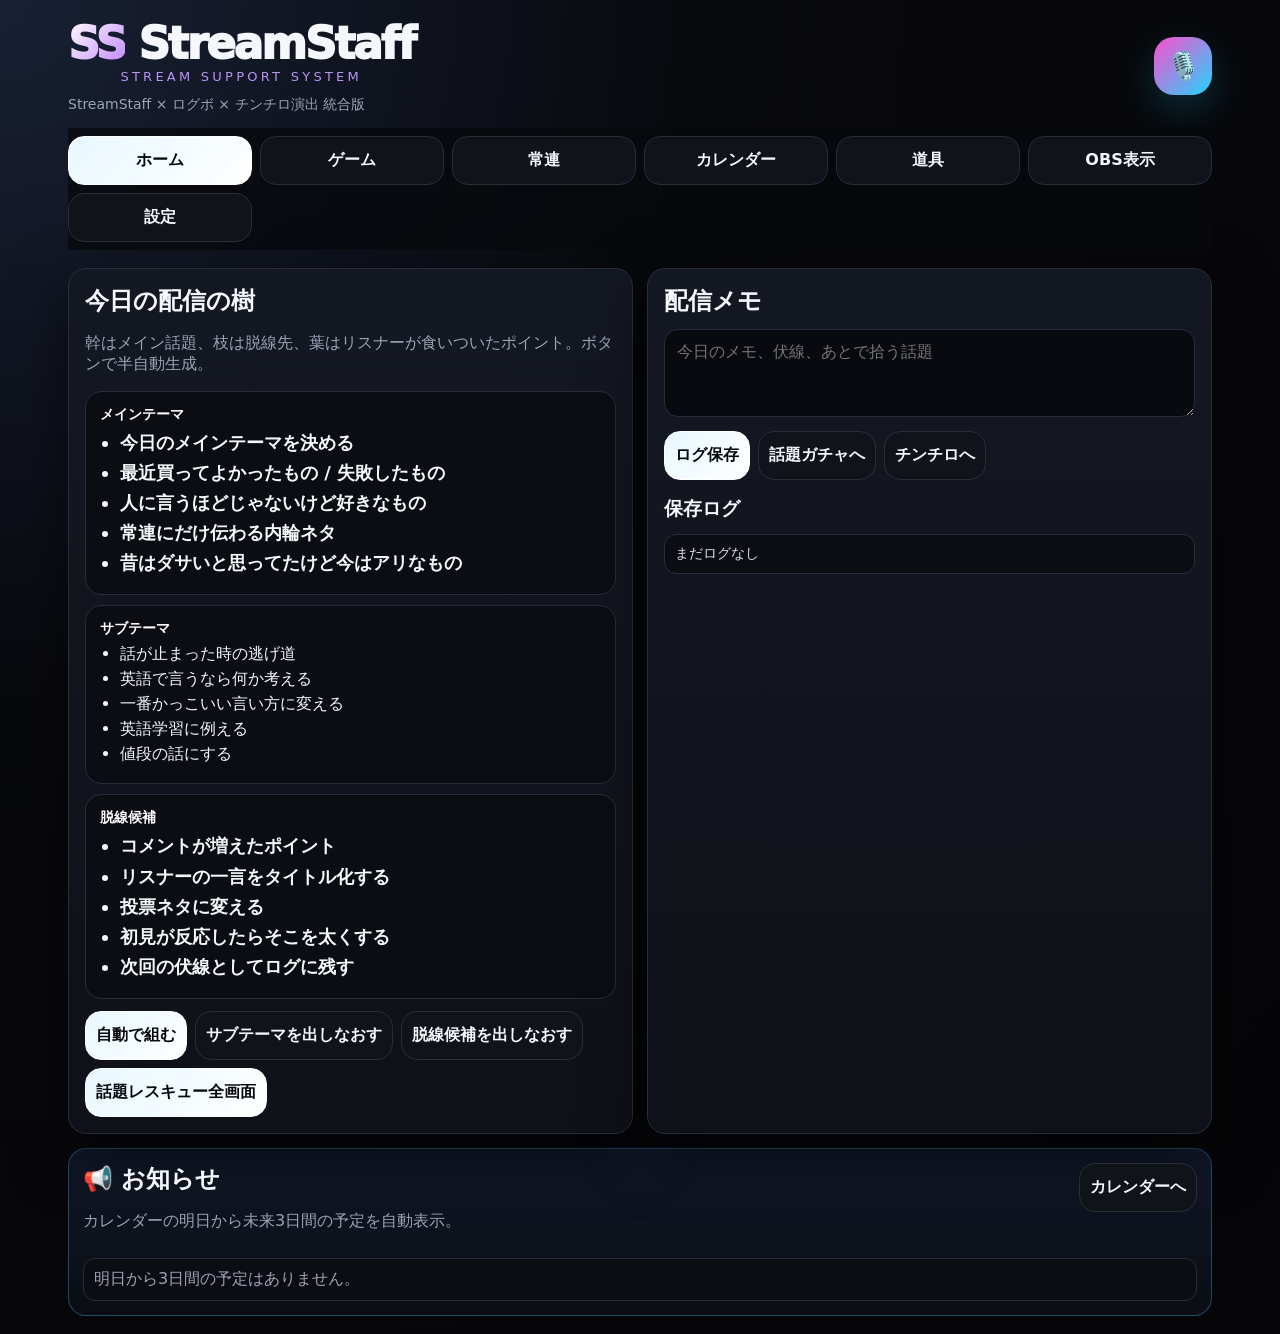
==== commit 680bcdf4: "236-6" ====
--- a/index.html
+++ b/index.html
@@ -3860,18 +3860,6 @@
           </div>
         </div>
 
-
-
-<div class="tool-item" style="margin-bottom:12px;background:#101827;border-color:#38bdf8">
-  <div class="row" style="justify-content:space-between">
-    <div>
-      <div class="tool-title">🎤 JASRAC / NexTone 著作権管理</div>
-      <div class="muted">歌枠の曲登録・管理番号・配信注意点をまとめて確認。</div>
-    </div>
-    <button class="btn primary" onclick="showScreen('copyrightTool'); if(window.renderCopyrightTool) renderCopyrightTool();" type="button">開く</button>
-  </div>
-</div>
-
 <div class="tool-item" style="margin-bottom:12px;background:#111827;border-color:#06b6d4">
   <div class="row" style="justify-content:space-between">
     <div>
@@ -4002,122 +3990,6 @@
 
 </section>
 
-
-
-<section id="copyrightTool" class="screen">
-  <div class="card"><div class="inner">
-    <div class="row" style="justify-content:space-between;align-items:flex-start">
-      <div>
-        <h2 style="margin:0">🎤 JASRAC / NexTone 著作権管理</h2>
-        <p class="muted">公式画面を見ながら入力しやすいように、JASRACはJ-WID寄せ、NexToneは検索詳細画面寄せ。SS判定だけ配信者向けに翻訳します。</p>
-      </div>
-      <button class="btn" onclick="showScreen('tools')" type="button">道具へ戻る</button>
-    </div>
-
-    <div class="grid two" style="margin-top:14px;align-items:start">
-      <div class="card"><div class="inner">
-        <h3 style="margin-top:0">曲を登録 / 編集</h3>
-        <input id="crSongId" type="hidden">
-        <label>曲名</label>
-        <input id="crTitle" placeholder="例：StargazeR">
-        <label style="margin-top:10px">アーティスト</label>
-        <input id="crArtist" placeholder="例：Kots Beirne">
-        <label style="margin-top:10px">タグ</label>
-        <input id="crTags" placeholder="例：ボカロ, 盛り上げ, 練習中">
-        <label style="margin-top:10px">キー / メモ</label>
-        <input id="crKeyMemo" placeholder="例：-2 / サビ高め / ラスサビ注意">
-
-        <details style="margin-top:14px;border:1px solid rgba(255,255,255,.12);border-radius:16px;padding:12px;background:rgba(0,0,0,.18)" open>
-          <summary style="cursor:pointer;font-weight:950">権利情報：必要な団体だけ展開</summary>
-          <div class="row" style="margin-top:12px;align-items:center">
-            <label style="display:flex;gap:8px;align-items:center;margin:0;font-weight:900"><input id="crJasracManaged" type="checkbox">JASRACを入力する</label>
-            <label style="display:flex;gap:8px;align-items:center;margin:0;font-weight:900"><input id="crNextoneManaged" type="checkbox">NexToneを入力する</label>
-            <label style="display:flex;gap:8px;align-items:center;margin:0;font-weight:900"><input id="crNoRightsInfo" type="checkbox">未確認</label>
-          </div>
-
-          <div id="crJasracPanel" style="display:none;margin-top:14px;border:1px solid rgba(99,102,241,.45);border-radius:16px;padding:12px;background:rgba(30,41,59,.45)">
-            <h4 style="margin:0 0 10px">JASRAC詳細（J-WID 管理状況・利用分野寄せ）</h4>
-            <div class="grid two">
-              <div><label>作品コード</label><input id="crJasracCode" placeholder="例：0S0-6350-6"></div>
-              <div><label>ISWC</label><input id="crJasracIswc" placeholder="例：T-916.846.893-7"></div>
-              <div><label>作品名 / 申請用タイトル</label><input id="crJasracTitle" placeholder="検索結果の表記をそのまま"></div>
-              <div><label>アーティスト表記</label><input id="crJasracArtist" placeholder="任意"></div>
-              <div><label>作詞</label><input id="crJasracLyricist" placeholder="例：山田 太郎"></div>
-              <div><label>作曲</label><input id="crJasracComposer" placeholder="例：山田 太郎"></div>
-              <div><label>出版社 / 権利者メモ</label><input id="crJasracPublisher" placeholder="任意"></div>
-              <div><label>作品区分メモ</label><input id="crJasracWorkType" placeholder="内外 / 外国作品 / 出典など"></div>
-            </div>
-            <div style="margin-top:12px;font-weight:950">管理状況（利用分野） ○△×？</div>
-            <p class="muted" style="margin:4px 0 10px">J-WIDの表示に寄せています。公式画面を見ながら同じ場所を埋める用。</p>
-            <div id="crJasracFields"></div>
-            <label style="margin-top:12px">JASRACメモ</label>
-            <textarea id="crJasracMemo" rows="3" placeholder="検索時のメモ、申請時の注意、URLなど"></textarea>
-          </div>
-
-          <div id="crNextonePanel" style="display:none;margin-top:14px;border:1px solid rgba(251,146,60,.45);border-radius:16px;padding:12px;background:rgba(69,26,3,.30)">
-            <h4 style="margin:0 0 10px">NexTone詳細（作品検索詳細画面寄せ）</h4>
-            <div class="grid two">
-              <div><label>NexTone作品コード</label><input id="crNextoneCode" placeholder="例：N00031255"></div>
-              <div><label>JASRAC作品コード</label><input id="crNextoneJasracRef" placeholder="例：16913744"></div>
-              <div><label>作品名</label><input id="crNextoneTitle" placeholder="検索結果の表記をそのまま"></div>
-              <div><label>アーティスト名</label><input id="crNextoneArtist" placeholder="検索結果の表記をそのまま"></div>
-            </div>
-            <div style="margin-top:12px;font-weight:950">関係権利者情報</div>
-            <p class="muted" style="margin:4px 0 10px">NexToneは権利者ごとの表なので、行を追加して○×を入力します。</p>
-            <div class="row" style="margin-bottom:8px"><button class="btn" id="crAddNextoneRow" type="button">権利者行を追加</button></div>
-            <div id="crNextoneRows" style="display:grid;gap:10px"></div>
-            <label style="margin-top:12px">副題情報 / アーティスト情報 / メモ</label>
-            <textarea id="crNextoneMemo" rows="3" placeholder="副題、申請時に必要そうな表記、URLなど"></textarea>
-          </div>
-        </details>
-
-        <details style="margin-top:12px;border:1px solid rgba(255,255,255,.12);border-radius:16px;padding:12px;background:rgba(0,0,0,.18)" open>
-          <summary style="cursor:pointer;font-weight:950">配信チェック</summary>
-          <div class="row" style="margin-top:12px;align-items:center">
-            <label style="display:flex;gap:6px;align-items:center;margin:0"><input id="crYoutube" type="checkbox" checked>YouTube</label>
-            <label style="display:flex;gap:6px;align-items:center;margin:0"><input id="crTwitch" type="checkbox">Twitch</label>
-            <label style="display:flex;gap:6px;align-items:center;margin:0"><input id="crTwitcast" type="checkbox">ツイキャス</label>
-          </div>
-          <div class="row" style="margin-top:10px;align-items:center">
-            <label style="display:flex;gap:6px;align-items:center;margin:0"><input id="crArchive" type="checkbox">アーカイブに残す</label>
-            <label style="display:flex;gap:6px;align-items:center;margin:0"><input id="crMonetize" type="checkbox">収益化する</label>
-            <label style="display:flex;gap:6px;align-items:center;margin:0"><input id="crUseOriginal" type="checkbox">CD/配信音源を使う</label>
-            <label style="display:flex;gap:6px;align-items:center;margin:0"><input id="crUseKaraoke" type="checkbox">カラオケ音源</label>
-            <label style="display:flex;gap:6px;align-items:center;margin:0"><input id="crSelfPlay" type="checkbox">弾き語り/自作伴奏</label>
-          </div>
-        </details>
-
-        <div class="row" style="margin-top:14px">
-          <button class="btn primary" id="crSaveBtn" type="button">保存</button>
-          <button class="btn" id="crClearBtn" type="button">入力クリア</button>
-        </div>
-      </div></div>
-
-      <div class="card"><div class="inner">
-        <h3 style="margin-top:0">SS判定 / 申請コピペ</h3>
-        <div id="crLiveAdvice" class="tool-item" style="background:#0b1220;border-color:#38bdf8"></div>
-        <details style="margin-top:12px;border:1px solid rgba(255,255,255,.12);border-radius:16px;padding:12px;background:rgba(0,0,0,.18)" open>
-          <summary style="cursor:pointer;font-weight:900">申請用コピペ欄</summary>
-          <textarea id="crCopyBox" rows="10" readonly style="margin-top:10px"></textarea>
-          <button class="btn" id="crCopyBtn" type="button" style="margin-top:8px">コピペ欄をコピー</button>
-        </details>
-        <p class="muted" style="margin-top:12px">データは公式寄せで保存。SS判定だけ「歌枠で何に注意するか」に翻訳します。</p>
-      </div></div>
-    </div>
-
-    <div class="card" style="margin-top:14px"><div class="inner">
-      <div class="row" style="justify-content:space-between;align-items:center">
-        <h3 style="margin:0">登録曲一覧</h3>
-        <div class="row">
-          <input id="crSearch" placeholder="曲名・アーティスト・タグ検索" style="min-width:240px">
-          <button class="btn" id="crPickSafeBtn" type="button">安全寄りで1曲選ぶ</button>
-        </div>
-      </div>
-      <div id="crPickResult" style="margin-top:10px;font-size:22px;font-weight:950"></div>
-      <div id="crSongList" style="margin-top:12px;display:grid;gap:10px"></div>
-    </div></div>
-  </div></div>
-</section>
 
 <section id="tileTool" class="screen">
   <div class="card"><div class="inner">
@@ -6009,7 +5881,6 @@
   if(id==="enduranceTool") renderEnduranceTool();
   if(id==="kujiTool") renderKujiTool();
   if(id==="tileTool") renderTileTool();
-  if(id==="copyrightTool" && window.renderCopyrightTool) renderCopyrightTool();
   if(id==="chinchiro"){ renderChinMode(); startChinBgm(); }
 }
 document.querySelectorAll(".nav button").forEach(b=>b.addEventListener("click",()=>showScreen(b.dataset.screen)));
@@ -12068,225 +11939,6 @@
   setTimeout(bind, 1200);
   window.ssHardImportJsonBackup = openImportPicker;
 })();
-
-
-// v236_03: JASRAC / NexTone official-like detail UI
-(function(){
-  const CR_KEY = "ss_copyright_songs_v2";
-  const $ = (id)=>document.getElementById(id);
-  const esc = (v)=>String(v==null?"":v).replace(/[&<>"']/g, m=>({"&":"&amp;","<":"&lt;",">":"&gt;","\"":"&quot;","'":"&#39;"}[m]));
-  const STATUS = [
-    ["", "未選択"], ["○", "○ 管理"], ["△", "△ 一部/注意"], ["×", "× 非管理"], ["？", "？ 未確認"]
-  ];
-  const JASRAC_GROUPS = [
-    {group:"演奏", fields:["演奏会等", "上映/BGM", "社交場カラオケ"]},
-    {group:"複製", fields:["録音", "出版", "貸与", "ビデオ", "映画"]},
-    {group:"複合", fields:["放送", "配信", "通カラ"]},
-    {group:"広告", fields:["CM送信", "映写", "録音", "ビデオ", "出版"]},
-    {group:"ゲーム", fields:["録音", "ビデオ"]}
-  ];
-  const NEXTONE_FIELDS = ["オーディオ", "ビデオ", "ゲーム", "映画", "広告", "配信", "放送", "出版", "貸与", "通カラ", "演奏会催物等", "上映/BGM", "社交場カラオケ"];
-  const RIGHTS_ROLES = ["作詞", "作曲", "作詞作曲", "訳詞", "編曲", "その他"];
-
-  function loadSongs(){
-    try{
-      const newer=JSON.parse(localStorage.getItem(CR_KEY)||"[]");
-      if(Array.isArray(newer) && newer.length) return newer;
-      const old=JSON.parse(localStorage.getItem("ss_copyright_songs_v1")||"[]");
-      return Array.isArray(old)?old:[];
-    }catch(e){ return []; }
-  }
-  function saveSongs(a){ localStorage.setItem(CR_KEY, JSON.stringify(a||[])); }
-  function checkbox(id){ const el=$(id); return !!(el&&el.checked); }
-  function value(id){ const el=$(id); return el ? el.value.trim() : ""; }
-  function setVal(id,v){ const el=$(id); if(el) el.value=v||""; }
-  function setChk(id,v){ const el=$(id); if(el) el.checked=!!v; }
-  function tagsFromText(t){ return String(t||"").split(/[、,]/).map(x=>x.trim()).filter(Boolean); }
-  function statusSelect(id, val){ return `<select id="${esc(id)}" data-cr-status="1">${STATUS.map(([v,l])=>`<option value="${esc(v)}" ${v===(val||"")?'selected':''}>${esc(l)}</option>`).join('')}</select>`; }
-  function nxSelect(id, val){ return `<select id="${esc(id)}" data-cr-status="1"><option value="">未選択</option><option value="○" ${val==='○'?'selected':''}>○</option><option value="×" ${val==='×'?'selected':''}>×</option><option value="？" ${val==='？'?'selected':''}>？</option></select>`; }
-  function renderJasracFields(data){
-    const wrap=$('crJasracFields'); if(!wrap) return;
-    const vals=(data&&data.usage)||{};
-    wrap.innerHTML = JASRAC_GROUPS.map(g=>`
-      <div style="border:1px solid rgba(255,255,255,.10);border-radius:14px;padding:10px;margin-top:8px;background:rgba(0,0,0,.14)">
-        <div style="font-weight:950;margin-bottom:8px">${esc(g.group)}</div>
-        <div class="grid two">${g.fields.map((f,i)=>{
-          const key=g.group+'__'+f+'__'+i;
-          return `<div><label>${esc(f)}</label>${statusSelect('crJasrac_'+btoa(unescape(encodeURIComponent(key))).replace(/=/g,''), vals[key])}</div>`;
-        }).join('')}</div>
-      </div>`).join('');
-  }
-  function makeNextoneRow(row, idx){
-    row=row||{}; const rights=row.rights||{};
-    return `<div class="tool-item" data-nx-row="${idx}" style="background:rgba(0,0,0,.18);border-color:rgba(251,146,60,.35)">
-      <div class="row" style="justify-content:space-between;align-items:center">
-        <div style="font-weight:950">No.${idx+1} 関係権利者</div>
-        <button class="btn danger mini-btn" type="button" data-cr-nx-remove="${idx}">行削除</button>
-      </div>
-      <div class="grid two" style="margin-top:8px">
-        <div><label>権利者名</label><input data-nx="name" value="${esc(row.name||'')}" placeholder="例：骨盤P"></div>
-        <div><label>役割</label><select data-nx="role">${RIGHTS_ROLES.map(r=>`<option value="${esc(r)}" ${row.role===r?'selected':''}>${esc(r)}</option>`).join('')}</select></div>
-      </div>
-      <div style="margin-top:10px;font-weight:900">管理状況</div>
-      <div class="grid two" style="margin-top:6px">${NEXTONE_FIELDS.map(f=>`<div><label>${esc(f)}</label>${nxSelect('nx_'+idx+'_'+f, rights[f])}</div>`).join('')}</div>
-    </div>`;
-  }
-  function renderNextoneRows(rows){
-    const wrap=$('crNextoneRows'); if(!wrap) return;
-    const arr=(rows&&rows.length)?rows:[{role:'作詞', rights:{}},{role:'作曲', rights:{}}];
-    wrap.innerHTML=arr.map(makeNextoneRow).join('');
-  }
-  function syncPanels(){
-    const jp=$('crJasracPanel'), np=$('crNextonePanel');
-    if(jp) jp.style.display=checkbox('crJasracManaged')?'block':'none';
-    if(np) np.style.display=checkbox('crNextoneManaged')?'block':'none';
-  }
-  function readJasracUsage(){
-    const usage={};
-    JASRAC_GROUPS.forEach(g=>g.fields.forEach((f,i)=>{
-      const key=g.group+'__'+f+'__'+i;
-      const id='crJasrac_'+btoa(unescape(encodeURIComponent(key))).replace(/=/g,'');
-      const el=$(id); if(el && el.value) usage[key]=el.value;
-    }));
-    return usage;
-  }
-  function readNextoneRows(){
-    const rows=[];
-    document.querySelectorAll('[data-nx-row]').forEach((box)=>{
-      const row={name:'', role:'', rights:{}};
-      const name=box.querySelector('[data-nx="name"]'); const role=box.querySelector('[data-nx="role"]');
-      row.name=name?name.value.trim():''; row.role=role?role.value:'';
-      NEXTONE_FIELDS.forEach(f=>{ const el=box.querySelector(`#${CSS.escape('nx_'+box.dataset.nxRow+'_'+f)}`); if(el&&el.value) row.rights[f]=el.value; });
-      if(row.name || Object.keys(row.rights).length) rows.push(row);
-    });
-    return rows;
-  }
-  function currentDraft(){
-    return {
-      id: value('crSongId') || ('cr_'+Date.now().toString(36)+Math.random().toString(36).slice(2,7)),
-      title: value('crTitle'), artist: value('crArtist'), tags: tagsFromText(value('crTags')), keyMemo: value('crKeyMemo'),
-      jasracManaged: checkbox('crJasracManaged'), nextoneManaged: checkbox('crNextoneManaged'), noRightsInfo: checkbox('crNoRightsInfo'),
-      jasrac:{ code:value('crJasracCode'), iswc:value('crJasracIswc'), title:value('crJasracTitle'), artist:value('crJasracArtist'), lyricist:value('crJasracLyricist'), composer:value('crJasracComposer'), publisher:value('crJasracPublisher'), workType:value('crJasracWorkType'), usage:readJasracUsage(), memo:value('crJasracMemo') },
-      nextone:{ code:value('crNextoneCode'), jasracRef:value('crNextoneJasracRef'), title:value('crNextoneTitle'), artist:value('crNextoneArtist'), rows:readNextoneRows(), memo:value('crNextoneMemo') },
-      platforms: {youtube: checkbox('crYoutube'), twitch: checkbox('crTwitch'), twitcast: checkbox('crTwitcast')},
-      archive: checkbox('crArchive'), monetize: checkbox('crMonetize'), useOriginal: checkbox('crUseOriginal'), useKaraoke: checkbox('crUseKaraoke'), selfPlay: checkbox('crSelfPlay'),
-      updatedAt: new Date().toISOString()
-    };
-  }
-  function getJasracStatus(song, group, field){
-    const usage=(song.jasrac&&song.jasrac.usage)||{};
-    for(const k of Object.keys(usage)){ const parts=k.split('__'); if(parts[0]===group && parts[1]===field) return usage[k]; }
-    return '';
-  }
-  function anyNextone(song, field, status){
-    const rows=(song.nextone&&song.nextone.rows)||[];
-    return rows.some(r=>(r.rights||{})[field]===status);
-  }
-  function analyze(song){
-    const warnings=[]; const actions=[]; const positives=[];
-    const hasRights = song.jasracManaged || song.nextoneManaged || (song.jasrac&&song.jasrac.code) || (song.nextone&&song.nextone.code) || song.jasracCode || song.nextoneCode;
-    if(song.noRightsInfo || !hasRights){ warnings.push('権利情報が未確認'); actions.push('JASRAC/NexTone検索で作品情報を確認してから歌枠に入れる'); }
-    const jPerf=getJasracStatus(song,'演奏','演奏会等');
-    const jDist=getJasracStatus(song,'複合','配信');
-    const jRec=getJasracStatus(song,'複製','録音');
-    const nxDistO=anyNextone(song,'配信','○');
-    const nxDistX=anyNextone(song,'配信','×');
-    const nxAudioX=anyNextone(song,'オーディオ','×');
-    if(jPerf==='○') positives.push('JASRAC演奏：○');
-    if(jDist==='○' || nxDistO) positives.push('配信：○あり');
-    if(jDist==='△') { warnings.push('JASRAC配信：△'); actions.push('配信条件を確認して、申請やサービス規約の確認を優先'); }
-    if(jDist==='×' || nxDistX){ warnings.push('配信：×あり'); actions.push('その団体側では配信が非管理/不可の可能性。別団体管理や利用可否を確認'); }
-    if(song.archive && (jRec==='△' || jRec==='×' || nxAudioX || !jRec)){ warnings.push('アーカイブ/録音注意'); actions.push('アーカイブを分ける、公開前にミュート/制限を確認、VOD OFFも検討'); }
-    if(song.useOriginal){ warnings.push('原盤/CD・配信音源の使用注意'); actions.push('カラオケ音源・弾き語り・自作伴奏に切り替える'); }
-    if(song.platforms && song.platforms.twitch){ warnings.push('TwitchはVOD/クリップ注意'); actions.push('VOD保存OFF、または歌枠後にアーカイブ確認'); }
-    if(song.monetize){ warnings.push('収益化チェック必要'); actions.push('収益化ONのまま残す前に各配信サービスの管理画面で制限を確認'); }
-    if(song.useKaraoke){ actions.push('カラオケ音源の利用条件を確認する'); }
-    if(song.selfPlay){ actions.push('弾き語り/自作伴奏なら原盤リスクは下がるが、曲の管理状況は確認する'); }
-    const level = warnings.some(w=>w.includes('×')||w.includes('原盤')) ? 'danger' : warnings.length ? 'caution' : 'safe';
-    return {level, warnings:[...new Set(warnings)], actions:[...new Set(actions)], positives:[...new Set(positives)], safeish: level!=='danger'};
-  }
-  function buildCopyText(song){
-    const j=song.jasrac||{}, n=song.nextone||{};
-    const jUsage=JASRAC_GROUPS.map(g=>{
-      const items=g.fields.map((f,i)=>{ const key=g.group+'__'+f+'__'+i; const v=(j.usage||{})[key]; return v?`${f}:${v}`:null; }).filter(Boolean);
-      return items.length?`${g.group}：${items.join(' / ')}`:null;
-    }).filter(Boolean).join('\n');
-    const nxRows=(n.rows||[]).map((r,i)=>{
-      const rights=NEXTONE_FIELDS.map(f=>(r.rights||{})[f]?`${f}:${r.rights[f]}`:null).filter(Boolean).join(' / ');
-      return `No.${i+1} ${r.name||''} ${r.role||''}\n${rights}`;
-    }).join('\n');
-    return `曲名：${song.title||''}\nアーティスト：${song.artist||''}\nタグ：${(song.tags||[]).join(', ')}\nキー/メモ：${song.keyMemo||''}\n\n【JASRAC】\n作品コード：${j.code||''}\nISWC：${j.iswc||''}\n作品名：${j.title||''}\n作詞：${j.lyricist||''}\n作曲：${j.composer||''}\n出版社/権利者：${j.publisher||''}\n管理状況(利用分野)：\n${jUsage}\nメモ：${j.memo||''}\n\n【NexTone】\nNexTone作品コード：${n.code||''}\nJASRAC作品コード：${n.jasracRef||''}\n作品名：${n.title||''}\nアーティスト名：${n.artist||''}\n関係権利者情報：\n${nxRows}\nメモ：${n.memo||''}`;
-  }
-  function renderAdvice(song){
-    syncPanels();
-    const draft=song||currentDraft();
-    const box=$('crLiveAdvice'); if(!box) return;
-    const a=analyze(draft);
-    const label=a.level==='safe'?'🟢 安全寄り':a.level==='caution'?'🟡 注意あり':'🔴 強め注意';
-    box.innerHTML = `<div style="font-size:26px;font-weight:950">${label}</div>`+
-      `<div class="muted" style="margin-top:6px">${a.positives.length?esc(a.positives.join(' / ')):'公式項目の○がまだ少ない/未入力'}</div>`+
-      `<div style="margin-top:10px;font-weight:900">注意</div><ul style="margin:8px 0 0 18px;padding:0">${(a.warnings.length?a.warnings:['現時点のチェックでは大きな注意は少なめ。']).map(x=>`<li>${esc(x)}</li>`).join('')}</ul>`+
-      `<div style="margin-top:12px;font-weight:900">おすすめ行動</div><ul style="margin:8px 0 0 18px;padding:0">${(a.actions.length?a.actions:['登録内容を保存して、配信前にサービス側の表示を確認']).map(x=>`<li>${esc(x)}</li>`).join('')}</ul>`;
-    const cb=$('crCopyBox'); if(cb) cb.value=buildCopyText(draft);
-  }
-  function clearForm(){
-    ['crSongId','crTitle','crArtist','crTags','crKeyMemo','crJasracCode','crJasracIswc','crJasracTitle','crJasracArtist','crJasracLyricist','crJasracComposer','crJasracPublisher','crJasracWorkType','crJasracMemo','crNextoneCode','crNextoneJasracRef','crNextoneTitle','crNextoneArtist','crNextoneMemo'].forEach(id=>setVal(id,''));
-    ['crJasracManaged','crNextoneManaged','crNoRightsInfo','crTwitch','crTwitcast','crArchive','crMonetize','crUseOriginal','crUseKaraoke','crSelfPlay'].forEach(id=>setChk(id,false));
-    setChk('crYoutube',true); renderJasracFields({usage:{}}); renderNextoneRows([{role:'作詞', rights:{}},{role:'作曲', rights:{}}]); renderAdvice();
-  }
-  function normalizeOld(song){
-    song=song||{};
-    if(!song.jasrac) song.jasrac={code:song.jasracCode||'', usage:{}};
-    if(!song.nextone) song.nextone={code:song.nextoneCode||'', rows:[]};
-    return song;
-  }
-  function fillForm(song){
-    song=normalizeOld(song); const j=song.jasrac||{}, n=song.nextone||{};
-    setVal('crSongId',song.id); setVal('crTitle',song.title); setVal('crArtist',song.artist); setVal('crTags',(song.tags||[]).join(', ')); setVal('crKeyMemo',song.keyMemo);
-    setChk('crJasracManaged',song.jasracManaged); setChk('crNextoneManaged',song.nextoneManaged); setChk('crNoRightsInfo',song.noRightsInfo);
-    setVal('crJasracCode',j.code); setVal('crJasracIswc',j.iswc); setVal('crJasracTitle',j.title); setVal('crJasracArtist',j.artist); setVal('crJasracLyricist',j.lyricist); setVal('crJasracComposer',j.composer); setVal('crJasracPublisher',j.publisher); setVal('crJasracWorkType',j.workType); setVal('crJasracMemo',j.memo);
-    setVal('crNextoneCode',n.code); setVal('crNextoneJasracRef',n.jasracRef); setVal('crNextoneTitle',n.title); setVal('crNextoneArtist',n.artist); setVal('crNextoneMemo',n.memo);
-    renderJasracFields(j); renderNextoneRows(n.rows);
-    const p=song.platforms||{}; setChk('crYoutube',!!p.youtube); setChk('crTwitch',!!p.twitch); setChk('crTwitcast',!!p.twitcast);
-    ['archive','monetize','useOriginal','useKaraoke','selfPlay'].forEach(k=>setChk('cr'+k.charAt(0).toUpperCase()+k.slice(1),song[k]));
-    renderAdvice(song); window.scrollTo({top:0,behavior:'smooth'});
-  }
-  function renderList(){
-    const list=$('crSongList'); if(!list) return;
-    const q=(value('crSearch')||'').toLowerCase();
-    const songs=loadSongs().map(normalizeOld).filter(s=>!q || [s.title,s.artist,(s.tags||[]).join(' '),s.keyMemo,(s.jasrac&&s.jasrac.code),(s.nextone&&s.nextone.code)].join(' ').toLowerCase().includes(q));
-    if(!songs.length){ list.innerHTML='<div class="muted">まだ曲が登録されてない。まず1曲入れてみよう。</div>'; return; }
-    list.innerHTML=songs.map(s=>{const a=analyze(s); const badge=a.level==='safe'?'🟢':a.level==='caution'?'🟡':'🔴'; const j=s.jasrac||{}, n=s.nextone||{}; return `
-      <div class="tool-item" style="background:#0b1220;border-color:${a.level==='danger'?'#ef4444':a.level==='caution'?'#f59e0b':'#22c55e'}">
-        <div class="row" style="justify-content:space-between;align-items:flex-start">
-          <div><div style="font-size:20px;font-weight:950">${badge} ${esc(s.title||'無題')}</div><div class="muted">${esc(s.artist||'アーティスト未入力')} / ${(s.tags||[]).map(t=>`#${esc(t)}`).join(' ')}</div><div class="muted">JASRAC: ${esc(j.code|| (s.jasracManaged?'入力あり':'未入力'))} / NexTone: ${esc(n.code|| (s.nextoneManaged?'入力あり':'未入力'))}</div><div style="margin-top:6px">${a.warnings.length?esc(a.warnings.join(' / ')):'大きな注意なし'}</div></div>
-          <div class="row"><button class="btn mini-btn" data-cr-edit="${esc(s.id)}" type="button">編集</button><button class="btn danger mini-btn" data-cr-del="${esc(s.id)}" type="button">削除</button></div>
-        </div>
-      </div>`}).join('');
-  }
-  window.renderCopyrightTool=function(){ if(!$('crJasracFields')) return; renderJasracFields({usage:readJasracUsage()}); if(!$('crNextoneRows').children.length) renderNextoneRows([{role:'作詞', rights:{}},{role:'作曲', rights:{}}]); renderAdvice(); renderList(); };
-  document.addEventListener('DOMContentLoaded', function(){ renderJasracFields({usage:{}}); renderNextoneRows([{role:'作詞', rights:{}},{role:'作曲', rights:{}}]); renderAdvice(); renderList(); });
-  document.addEventListener('input', function(e){ if(e.target && e.target.id && e.target.id.startsWith('cr')){ renderAdvice(); if(e.target.id==='crSearch') renderList(); } });
-  document.addEventListener('change', function(e){ if(e.target && ((e.target.id&&e.target.id.startsWith('cr')) || e.target.dataset.crStatus)){ renderAdvice(); } });
-  document.addEventListener('click', async function(e){
-    const t=e.target; if(!t) return;
-    if(t.id==='crAddNextoneRow'){ const rows=readNextoneRows(); rows.push({role:'その他', rights:{}}); renderNextoneRows(rows); renderAdvice(); }
-    if(t.dataset && t.dataset.crNxRemove!=null){ const idx=Number(t.dataset.crNxRemove); const rows=readNextoneRows().filter((_,i)=>i!==idx); renderNextoneRows(rows); renderAdvice(); }
-    if(t.id==='crClearBtn') clearForm();
-    if(t.id==='crCopyBtn'){ const cb=$('crCopyBox'); if(cb){ cb.select(); try{ await navigator.clipboard.writeText(cb.value); alert('コピーした！'); }catch(err){ document.execCommand('copy'); alert('コピーした！'); } } }
-    if(t.id==='crSaveBtn'){
-      const song=currentDraft(); if(!song.title){ alert('曲名だけは入れてくれ！'); return; }
-      const songs=loadSongs().map(normalizeOld); const i=songs.findIndex(x=>x.id===song.id); if(i>=0) songs[i]=song; else songs.unshift(song); saveSongs(songs); clearForm(); renderList(); alert('曲を保存した！');
-    }
-    if(t.dataset && t.dataset.crEdit){ const s=loadSongs().map(normalizeOld).find(x=>x.id===t.dataset.crEdit); fillForm(s); }
-    if(t.dataset && t.dataset.crDel){ if(confirm('この曲を削除する？')){ saveSongs(loadSongs().filter(x=>x.id!==t.dataset.crDel)); renderList(); } }
-    if(t.id==='crPickSafeBtn'){
-      const pool=loadSongs().map(normalizeOld).filter(s=>analyze(s).safeish); const target=pool[Math.floor(Math.random()*pool.length)]; const out=$('crPickResult');
-      if(out) out.textContent=target ? `🎲 ${target.title} / ${target.artist||'アーティスト未入力'}` : '安全寄り候補がまだない。曲を登録してチェックを調整してね。';
-    }
-  });
-})();
-
 </script>
 
 </body>
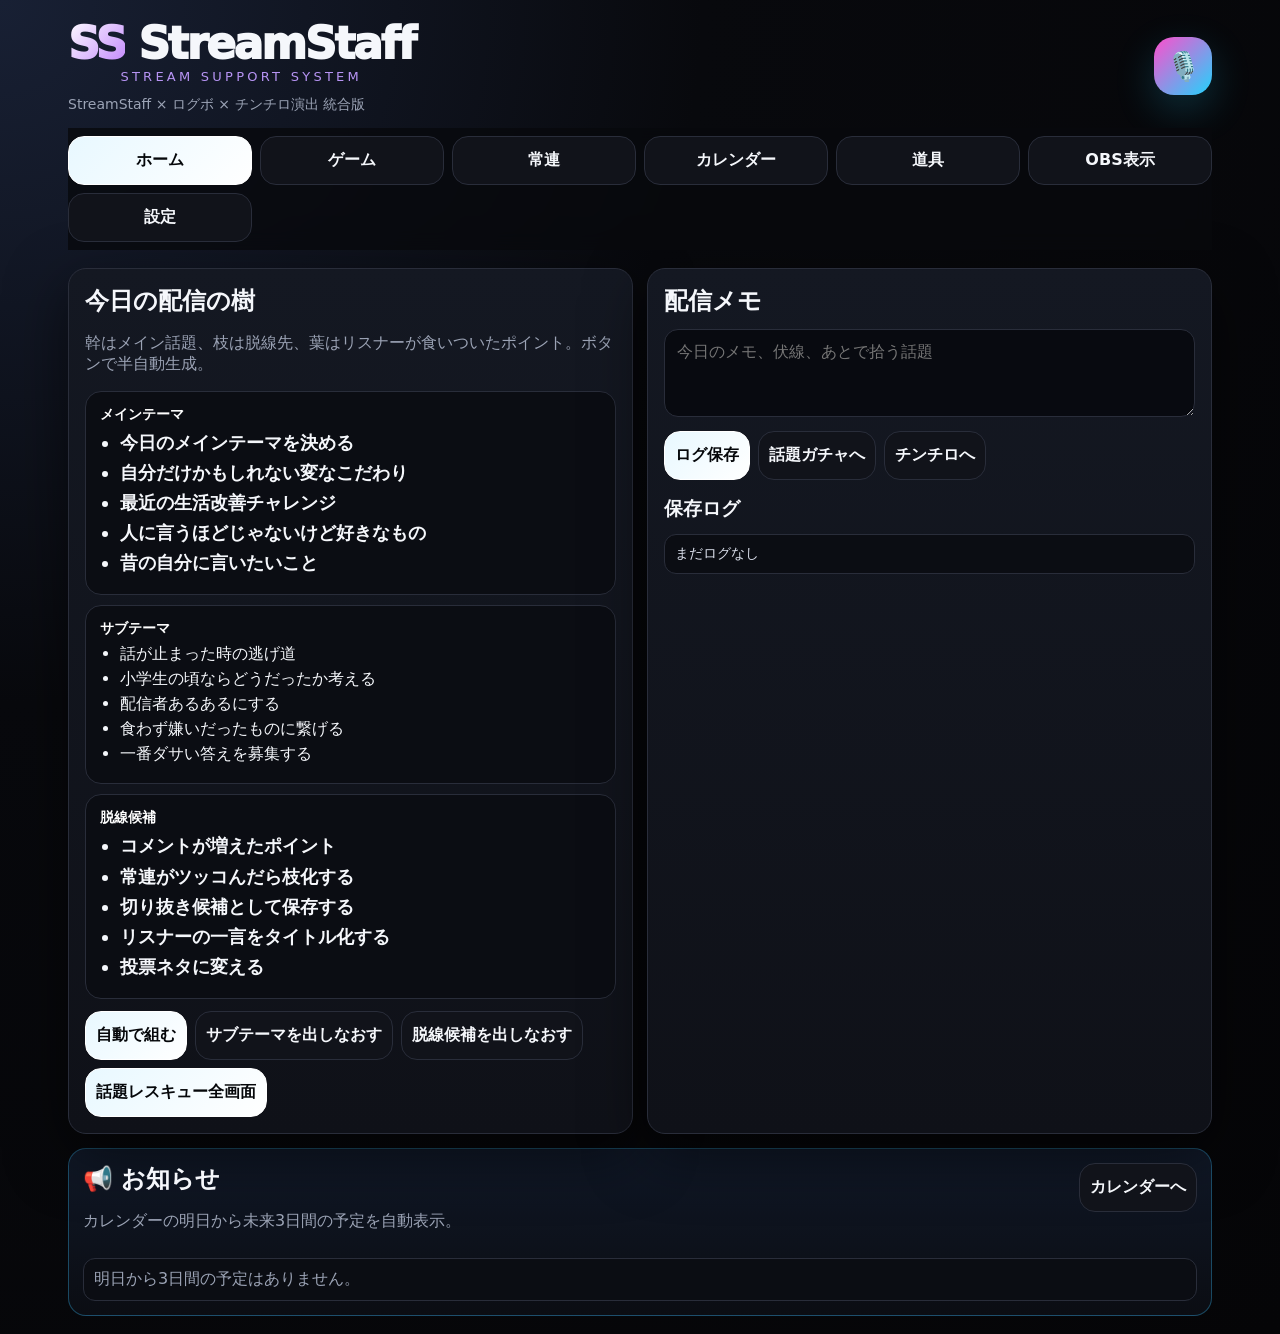
==== commit b3e9d801: "236-8" ====
--- a/index.html
+++ b/index.html
@@ -3860,6 +3860,18 @@
           </div>
         </div>
 
+
+
+<div class="tool-item" style="margin-bottom:12px;background:#101827;border-color:#38bdf8">
+  <div class="row" style="justify-content:space-between">
+    <div>
+      <div class="tool-title">🎤 JASRAC / NexTone 著作権管理</div>
+      <div class="muted">歌枠の曲登録・管理番号・配信注意点をまとめて確認。</div>
+    </div>
+    <button class="btn primary" onclick="showScreen('copyrightTool'); if(window.renderCopyrightTool) renderCopyrightTool();" type="button">開く</button>
+  </div>
+</div>
+
 <div class="tool-item" style="margin-bottom:12px;background:#111827;border-color:#06b6d4">
   <div class="row" style="justify-content:space-between">
     <div>
@@ -3990,6 +4002,122 @@
 
 </section>
 
+
+
+<section id="copyrightTool" class="screen">
+  <div class="card"><div class="inner">
+    <div class="row" style="justify-content:space-between;align-items:flex-start">
+      <div>
+        <h2 style="margin:0">🎤 JASRAC / NexTone 著作権管理</h2>
+        <p class="muted">公式画面を見ながら入力しやすいように、JASRACはJ-WID寄せ、NexToneは検索詳細画面寄せ。SS判定だけ配信者向けに翻訳します。</p>
+      </div>
+      <button class="btn" onclick="showScreen('tools')" type="button">道具へ戻る</button>
+    </div>
+
+    <div class="grid two" style="margin-top:14px;align-items:start">
+      <div class="card"><div class="inner">
+        <h3 style="margin-top:0">曲を登録 / 編集</h3>
+        <input id="crSongId" type="hidden">
+        <label>曲名</label>
+        <input id="crTitle" placeholder="例：StargazeR">
+        <label style="margin-top:10px">アーティスト</label>
+        <input id="crArtist" placeholder="例：Kots Beirne">
+        <label style="margin-top:10px">タグ</label>
+        <input id="crTags" placeholder="例：ボカロ, 盛り上げ, 練習中">
+        <label style="margin-top:10px">キー / メモ</label>
+        <input id="crKeyMemo" placeholder="例：-2 / サビ高め / ラスサビ注意">
+
+        <details style="margin-top:14px;border:1px solid rgba(255,255,255,.12);border-radius:16px;padding:12px;background:rgba(0,0,0,.18)" open>
+          <summary style="cursor:pointer;font-weight:950">権利情報：必要な団体だけ展開</summary>
+          <div class="row" style="margin-top:12px;align-items:center">
+            <label style="display:flex;gap:8px;align-items:center;margin:0;font-weight:900"><input id="crJasracManaged" type="checkbox">JASRACを入力する</label>
+            <label style="display:flex;gap:8px;align-items:center;margin:0;font-weight:900"><input id="crNextoneManaged" type="checkbox">NexToneを入力する</label>
+            <label style="display:flex;gap:8px;align-items:center;margin:0;font-weight:900"><input id="crNoRightsInfo" type="checkbox">未確認</label>
+          </div>
+
+          <div id="crJasracPanel" style="display:none;margin-top:14px;border:1px solid rgba(99,102,241,.45);border-radius:16px;padding:12px;background:rgba(30,41,59,.45)">
+            <h4 style="margin:0 0 10px">JASRAC詳細（J-WID 管理状況・利用分野寄せ）</h4>
+            <div class="grid two">
+              <div><label>作品コード</label><input id="crJasracCode" placeholder="例：0S0-6350-6"></div>
+              <div><label>ISWC</label><input id="crJasracIswc" placeholder="例：T-916.846.893-7"></div>
+              <div><label>作品名 / 申請用タイトル</label><input id="crJasracTitle" placeholder="検索結果の表記をそのまま"></div>
+              <div><label>アーティスト表記</label><input id="crJasracArtist" placeholder="任意"></div>
+              <div><label>作詞</label><input id="crJasracLyricist" placeholder="例：山田 太郎"></div>
+              <div><label>作曲</label><input id="crJasracComposer" placeholder="例：山田 太郎"></div>
+              <div><label>出版社 / 権利者メモ</label><input id="crJasracPublisher" placeholder="任意"></div>
+              <div><label>作品区分メモ</label><input id="crJasracWorkType" placeholder="内外 / 外国作品 / 出典など"></div>
+            </div>
+            <div style="margin-top:12px;font-weight:950">管理状況（利用分野） ○△×？</div>
+            <p class="muted" style="margin:4px 0 10px">J-WIDの表示に寄せています。公式画面を見ながら同じ場所を埋める用。</p>
+            <div id="crJasracFields"></div>
+            <label style="margin-top:12px">JASRACメモ</label>
+            <textarea id="crJasracMemo" rows="3" placeholder="検索時のメモ、申請時の注意、URLなど"></textarea>
+          </div>
+
+          <div id="crNextonePanel" style="display:none;margin-top:14px;border:1px solid rgba(251,146,60,.45);border-radius:16px;padding:12px;background:rgba(69,26,3,.30)">
+            <h4 style="margin:0 0 10px">NexTone詳細（作品検索詳細画面寄せ）</h4>
+            <div class="grid two">
+              <div><label>NexTone作品コード</label><input id="crNextoneCode" placeholder="例：N00031255"></div>
+              <div><label>JASRAC作品コード</label><input id="crNextoneJasracRef" placeholder="例：16913744"></div>
+              <div><label>作品名</label><input id="crNextoneTitle" placeholder="検索結果の表記をそのまま"></div>
+              <div><label>アーティスト名</label><input id="crNextoneArtist" placeholder="検索結果の表記をそのまま"></div>
+            </div>
+            <div style="margin-top:12px;font-weight:950">関係権利者情報</div>
+            <p class="muted" style="margin:4px 0 10px">NexToneは権利者ごとの表なので、行を追加して○×を入力します。</p>
+            <div class="row" style="margin-bottom:8px"><button class="btn" id="crAddNextoneRow" type="button">権利者行を追加</button></div>
+            <div id="crNextoneRows" style="display:grid;gap:10px"></div>
+            <label style="margin-top:12px">副題情報 / アーティスト情報 / メモ</label>
+            <textarea id="crNextoneMemo" rows="3" placeholder="副題、申請時に必要そうな表記、URLなど"></textarea>
+          </div>
+        </details>
+
+        <details style="margin-top:12px;border:1px solid rgba(255,255,255,.12);border-radius:16px;padding:12px;background:rgba(0,0,0,.18)" open>
+          <summary style="cursor:pointer;font-weight:950">配信チェック</summary>
+          <div class="row" style="margin-top:12px;align-items:center">
+            <label style="display:flex;gap:6px;align-items:center;margin:0"><input id="crYoutube" type="checkbox" checked>YouTube</label>
+            <label style="display:flex;gap:6px;align-items:center;margin:0"><input id="crTwitch" type="checkbox">Twitch</label>
+            <label style="display:flex;gap:6px;align-items:center;margin:0"><input id="crTwitcast" type="checkbox">ツイキャス</label>
+          </div>
+          <div class="row" style="margin-top:10px;align-items:center">
+            <label style="display:flex;gap:6px;align-items:center;margin:0"><input id="crArchive" type="checkbox">配信をあとで見返せるように残す</label>
+            <label style="display:flex;gap:6px;align-items:center;margin:0"><input id="crMonetize" type="checkbox">収益化する</label>
+            <label style="display:flex;gap:6px;align-items:center;margin:0"><input id="crUseOriginal" type="checkbox">CDの音をそのまま流す</label>
+            <label style="display:flex;gap:6px;align-items:center;margin:0"><input id="crUseKaraoke" type="checkbox">カラオケ音源</label>
+            <label style="display:flex;gap:6px;align-items:center;margin:0"><input id="crSelfPlay" type="checkbox">弾き語り/自作伴奏</label>
+          </div>
+        </details>
+
+        <div class="row" style="margin-top:14px">
+          <button class="btn primary" id="crSaveBtn" type="button">保存</button>
+          <button class="btn" id="crClearBtn" type="button">入力クリア</button>
+        </div>
+      </div></div>
+
+      <div class="card"><div class="inner">
+        <h3 style="margin-top:0">SS判定 / 申請コピペ</h3>
+        <div id="crLiveAdvice" class="tool-item" style="background:#0b1220;border-color:#38bdf8"></div>
+        <details style="margin-top:12px;border:1px solid rgba(255,255,255,.12);border-radius:16px;padding:12px;background:rgba(0,0,0,.18)" open>
+          <summary style="cursor:pointer;font-weight:900">申請用コピペ欄</summary>
+          <textarea id="crCopyBox" rows="10" readonly style="margin-top:10px"></textarea>
+          <button class="btn" id="crCopyBtn" type="button" style="margin-top:8px">コピペ欄をコピー</button>
+        </details>
+        <p class="muted" style="margin-top:12px">データは公式寄せで保存。SS判定だけ「歌枠で何に注意するか」に翻訳します。</p>
+      </div></div>
+    </div>
+
+    <div class="card" style="margin-top:14px"><div class="inner">
+      <div class="row" style="justify-content:space-between;align-items:center">
+        <h3 style="margin:0">登録曲一覧</h3>
+        <div class="row">
+          <input id="crSearch" placeholder="曲名・アーティスト・タグ検索" style="min-width:240px">
+          <button class="btn" id="crPickSafeBtn" type="button">安全寄りで1曲選ぶ</button>
+        </div>
+      </div>
+      <div id="crPickResult" style="margin-top:10px;font-size:22px;font-weight:950"></div>
+      <div id="crSongList" style="margin-top:12px;display:grid;gap:10px"></div>
+    </div></div>
+  </div></div>
+</section>
 
 <section id="tileTool" class="screen">
   <div class="card"><div class="inner">
@@ -5881,6 +6009,7 @@
   if(id==="enduranceTool") renderEnduranceTool();
   if(id==="kujiTool") renderKujiTool();
   if(id==="tileTool") renderTileTool();
+  if(id==="copyrightTool" && window.renderCopyrightTool) renderCopyrightTool();
   if(id==="chinchiro"){ renderChinMode(); startChinBgm(); }
 }
 document.querySelectorAll(".nav button").forEach(b=>b.addEventListener("click",()=>showScreen(b.dataset.screen)));
@@ -11939,6 +12068,294 @@
   setTimeout(bind, 1200);
   window.ssHardImportJsonBackup = openImportPicker;
 })();
+
+
+// v236_03: JASRAC / NexTone official-like detail UI
+(function(){
+  const CR_KEY = "ss_copyright_songs_v2";
+  const $ = (id)=>document.getElementById(id);
+  const esc = (v)=>String(v==null?"":v).replace(/[&<>"']/g, m=>({"&":"&amp;","<":"&lt;",">":"&gt;","\"":"&quot;","'":"&#39;"}[m]));
+  const STATUS = [
+    ["", "未選択"], ["○", "○ 管理"], ["△", "△ 一部/注意"], ["×", "× 非管理"], ["？", "？ 未確認"]
+  ];
+  const JASRAC_GROUPS = [
+    {group:"演奏", fields:["演奏会等", "上映/BGM", "社交場カラオケ"]},
+    {group:"複製", fields:["録音", "出版", "貸与", "ビデオ", "映画"]},
+    {group:"複合", fields:["放送", "配信", "通カラ"]},
+    {group:"広告", fields:["CM送信", "映写", "録音", "ビデオ", "出版"]},
+    {group:"ゲーム", fields:["録音", "ビデオ"]}
+  ];
+  const NEXTONE_FIELDS = ["オーディオ", "ビデオ", "ゲーム", "映画", "広告", "配信", "放送", "出版", "貸与", "通カラ", "演奏会催物等", "上映/BGM", "社交場カラオケ"];
+  const RIGHTS_ROLES = ["作詞", "作曲", "作詞作曲", "訳詞", "編曲", "その他"];
+
+  function loadSongs(){
+    try{
+      const newer=JSON.parse(localStorage.getItem(CR_KEY)||"[]");
+      if(Array.isArray(newer) && newer.length) return newer;
+      const old=JSON.parse(localStorage.getItem("ss_copyright_songs_v1")||"[]");
+      return Array.isArray(old)?old:[];
+    }catch(e){ return []; }
+  }
+  function saveSongs(a){ localStorage.setItem(CR_KEY, JSON.stringify(a||[])); }
+  function checkbox(id){ const el=$(id); return !!(el&&el.checked); }
+  function value(id){ const el=$(id); return el ? el.value.trim() : ""; }
+  function setVal(id,v){ const el=$(id); if(el) el.value=v||""; }
+  function setChk(id,v){ const el=$(id); if(el) el.checked=!!v; }
+  function tagsFromText(t){ return String(t||"").split(/[、,]/).map(x=>x.trim()).filter(Boolean); }
+  function statusSelect(id, val){ return `<select id="${esc(id)}" data-cr-status="1">${STATUS.map(([v,l])=>`<option value="${esc(v)}" ${v===(val||"")?'selected':''}>${esc(l)}</option>`).join('')}</select>`; }
+  function nxSelect(id, val){ return `<select id="${esc(id)}" data-cr-status="1"><option value="">未選択</option><option value="○" ${val==='○'?'selected':''}>○</option><option value="×" ${val==='×'?'selected':''}>×</option><option value="？" ${val==='？'?'selected':''}>？</option></select>`; }
+  function renderJasracFields(data){
+    const wrap=$('crJasracFields'); if(!wrap) return;
+    const vals=(data&&data.usage)||{};
+    wrap.innerHTML = JASRAC_GROUPS.map(g=>`
+      <div style="border:1px solid rgba(255,255,255,.10);border-radius:14px;padding:10px;margin-top:8px;background:rgba(0,0,0,.14)">
+        <div style="font-weight:950;margin-bottom:8px">${esc(g.group)}</div>
+        <div class="grid two">${g.fields.map((f,i)=>{
+          const key=g.group+'__'+f+'__'+i;
+          return `<div><label>${esc(f)}</label>${statusSelect('crJasrac_'+btoa(unescape(encodeURIComponent(key))).replace(/=/g,''), vals[key])}</div>`;
+        }).join('')}</div>
+      </div>`).join('');
+  }
+  function makeNextoneRow(row, idx){
+    row=row||{}; const rights=row.rights||{};
+    return `<div class="tool-item" data-nx-row="${idx}" style="background:rgba(0,0,0,.18);border-color:rgba(251,146,60,.35)">
+      <div class="row" style="justify-content:space-between;align-items:center">
+        <div style="font-weight:950">No.${idx+1} 関係権利者</div>
+        <button class="btn danger mini-btn" type="button" data-cr-nx-remove="${idx}">行削除</button>
+      </div>
+      <div class="grid two" style="margin-top:8px">
+        <div><label>権利者名</label><input data-nx="name" value="${esc(row.name||'')}" placeholder="例：骨盤P"></div>
+        <div><label>役割</label><select data-nx="role">${RIGHTS_ROLES.map(r=>`<option value="${esc(r)}" ${row.role===r?'selected':''}>${esc(r)}</option>`).join('')}</select></div>
+      </div>
+      <div style="margin-top:10px;font-weight:900">管理状況</div>
+      <div class="grid two" style="margin-top:6px">${NEXTONE_FIELDS.map(f=>`<div><label>${esc(f)}</label>${nxSelect('nx_'+idx+'_'+f, rights[f])}</div>`).join('')}</div>
+    </div>`;
+  }
+  function renderNextoneRows(rows){
+    const wrap=$('crNextoneRows'); if(!wrap) return;
+    const arr=(rows&&rows.length)?rows:[{role:'作詞', rights:{}},{role:'作曲', rights:{}}];
+    wrap.innerHTML=arr.map(makeNextoneRow).join('');
+  }
+  function syncPanels(){
+    const jp=$('crJasracPanel'), np=$('crNextonePanel');
+    if(jp) jp.style.display=checkbox('crJasracManaged')?'block':'none';
+    if(np) np.style.display=checkbox('crNextoneManaged')?'block':'none';
+  }
+  function readJasracUsage(){
+    const usage={};
+    JASRAC_GROUPS.forEach(g=>g.fields.forEach((f,i)=>{
+      const key=g.group+'__'+f+'__'+i;
+      const id='crJasrac_'+btoa(unescape(encodeURIComponent(key))).replace(/=/g,'');
+      const el=$(id); if(el && el.value) usage[key]=el.value;
+    }));
+    return usage;
+  }
+  function readNextoneRows(){
+    const rows=[];
+    document.querySelectorAll('[data-nx-row]').forEach((box)=>{
+      const row={name:'', role:'', rights:{}};
+      const name=box.querySelector('[data-nx="name"]'); const role=box.querySelector('[data-nx="role"]');
+      row.name=name?name.value.trim():''; row.role=role?role.value:'';
+      NEXTONE_FIELDS.forEach(f=>{ const el=box.querySelector(`#${CSS.escape('nx_'+box.dataset.nxRow+'_'+f)}`); if(el&&el.value) row.rights[f]=el.value; });
+      if(row.name || Object.keys(row.rights).length) rows.push(row);
+    });
+    return rows;
+  }
+  function currentDraft(){
+    return {
+      id: value('crSongId') || ('cr_'+Date.now().toString(36)+Math.random().toString(36).slice(2,7)),
+      title: value('crTitle'), artist: value('crArtist'), tags: tagsFromText(value('crTags')), keyMemo: value('crKeyMemo'),
+      jasracManaged: checkbox('crJasracManaged'), nextoneManaged: checkbox('crNextoneManaged'), noRightsInfo: checkbox('crNoRightsInfo'),
+      jasrac:{ code:value('crJasracCode'), iswc:value('crJasracIswc'), title:value('crJasracTitle'), artist:value('crJasracArtist'), lyricist:value('crJasracLyricist'), composer:value('crJasracComposer'), publisher:value('crJasracPublisher'), workType:value('crJasracWorkType'), usage:readJasracUsage(), memo:value('crJasracMemo') },
+      nextone:{ code:value('crNextoneCode'), jasracRef:value('crNextoneJasracRef'), title:value('crNextoneTitle'), artist:value('crNextoneArtist'), rows:readNextoneRows(), memo:value('crNextoneMemo') },
+      platforms: {youtube: checkbox('crYoutube'), twitch: checkbox('crTwitch'), twitcast: checkbox('crTwitcast')},
+      archive: checkbox('crArchive'), monetize: checkbox('crMonetize'), useOriginal: checkbox('crUseOriginal'), useKaraoke: checkbox('crUseKaraoke'), selfPlay: checkbox('crSelfPlay'),
+      updatedAt: new Date().toISOString()
+    };
+  }
+  function getJasracStatus(song, group, field){
+    const usage=(song.jasrac&&song.jasrac.usage)||{};
+    for(const k of Object.keys(usage)){ const parts=k.split('__'); if(parts[0]===group && parts[1]===field) return usage[k]; }
+    return '';
+  }
+  function anyNextone(song, field, status){
+    const rows=(song.nextone&&song.nextone.rows)||[];
+    return rows.some(r=>(r.rights||{})[field]===status);
+  }
+  function analyze(song){
+    const hasRights = song.jasracManaged || song.nextoneManaged || (song.jasrac&&song.jasrac.code) || (song.nextone&&song.nextone.code) || song.jasracCode || song.nextoneCode;
+    const jPerf=getJasracStatus(song,'演奏','演奏会等');
+    const jDist=getJasracStatus(song,'複合','配信');
+    const jRec=getJasracStatus(song,'複製','録音');
+    const jVideo=getJasracStatus(song,'複製','ビデオ') || getJasracStatus(song,'広告','ビデオ') || getJasracStatus(song,'ゲーム','ビデオ');
+    const nxDistO=anyNextone(song,'配信','○');
+    const nxDistX=anyNextone(song,'配信','×');
+    const nxAudioX=anyNextone(song,'オーディオ','×');
+    const nxVideoX=anyNextone(song,'ビデオ','×');
+    const distOk = jDist==='○' || nxDistO;
+    const distBad = jDist==='×' || nxDistX;
+    const distWarn = jDist==='△';
+    const recBad = jRec==='×' || nxAudioX;
+    const recWarn = jRec==='△' || !jRec;
+    const videoBad = jVideo==='×' || nxVideoX;
+    const videoWarn = jVideo==='△' || !jVideo;
+
+    const rows=[];
+    function add(icon, title, mark, text, sub){
+      rows.push({icon, title, mark, text, sub:sub||''});
+    }
+
+    if(song.noRightsInfo || !hasRights){
+      add('🔎','まず作品情報を確認','△','まだ判断しない','JASRAC/NexToneで曲名を検索して、公式画面の○△×を入力してから使う。');
+    }
+
+    if(distBad){
+      add('🎤','生歌だけ配信','❌','やめた方が安全','配信のところに×があるので、この配信先では歌わない方が安全。');
+    }else if(distWarn){
+      add('🎤','生歌だけ配信','△','確認してから','配信のところが△なので、配信先のルールや申請画面を確認してから。');
+    }else if(distOk || jPerf==='○'){
+      add('🎤','生歌だけ配信','○','OK寄り','チェックした配信先で、歌うだけなら使いやすい曲。');
+    }else{
+      add('🎤','生歌だけ配信','△','未確認','公式画面の「配信」や「演奏」の○△×を入力すると判断しやすい。');
+    }
+
+    if(song.archive || (song.platforms && (song.platforms.youtube || song.platforms.twitch || song.platforms.twitcast))){
+      if(recBad){
+        add('📼','配信をあとで見返せるように残す','❌','残さない方が安全','録音/保存に関係するところが×。配信後に残す使い方は避ける。');
+      }else if(recWarn){
+        add('📼','配信をあとで見返せるように残す','△','音が消えることあり','配信後に音が消えたり、確認が必要になることがある。残す前提なら要チェック。');
+      }else{
+        add('📼','配信をあとで見返せるように残す','○','残しやすい','録音/保存に関係するところが○。ただし配信先の表示は最後に確認。');
+      }
+    }
+
+    if(videoBad){
+      add('✂','ショート・切り抜き動画','❌','やめた方が安全','動画にして投稿する使い方は危ない。歌った部分を切り抜いて投稿しない方が安全。');
+    }else if(videoWarn || recWarn){
+      add('✂','ショート・切り抜き動画','△','確認してから','動画として残す使い方なので、投稿前に公式画面と配信先の表示を確認。');
+    }else{
+      add('✂','ショート・切り抜き動画','○','投稿しやすい','動画に関係するところが○。投稿前に配信先の表示だけ確認。');
+    }
+
+    if(song.useOriginal){
+      add('💿','CDの音をそのまま流す','❌','やめた方が安全','CDや配信サービスの音をそのまま流すのは危ない。カラオケ音源や自分の演奏に変える。');
+    }
+    if(song.useKaraoke){
+      add('🎵','カラオケ音源で歌う','△','音源の説明を確認','使うカラオケ音源のページに「配信で使っていい」と書いてあるか確認。');
+    }
+    if(song.selfPlay){
+      add('🎸','弾き語り・自分で作った伴奏','○','OK寄り','CDの音を流さない形なので使いやすい。曲の○△×はこの画面で確認。');
+    }
+    if(song.platforms && song.platforms.twitch){
+      add('🟣','Twitchで配信を残す','△','あとで音が消えることあり','配信中は歌えても、あとで見返す動画では音が消えることがある。');
+    }
+    if(song.monetize){
+      add('💰','収益化した配信で使う','△','配信先の表示を確認','収益化ONで残す前に、YouTubeなどの管理画面に注意表示が出ていないか見る。');
+    }
+
+    if(!rows.length){
+      add('✅','この曲の使い方','○','大きな注意は少なめ','登録内容を見る限り、強い注意は少なめ。配信前に配信先の表示だけ確認。');
+    }
+
+    const strongBad = rows.some(r=>r.mark==='❌');
+    const hasWarn = rows.some(r=>r.mark==='△');
+    const level = strongBad ? 'danger' : hasWarn ? 'caution' : 'safe';
+    const positives = rows.filter(r=>r.mark==='○').map(r=>`${r.title}：${r.text}`);
+    const warnings = rows.filter(r=>r.mark!=='○').map(r=>`${r.title}：${r.text}`);
+    return {level, rows, warnings:[...new Set(warnings)], actions:[], positives:[...new Set(positives)], safeish: level!=='danger'};
+  }
+  function buildCopyText(song){
+    const j=song.jasrac||{}, n=song.nextone||{};
+    const jUsage=JASRAC_GROUPS.map(g=>{
+      const items=g.fields.map((f,i)=>{ const key=g.group+'__'+f+'__'+i; const v=(j.usage||{})[key]; return v?`${f}:${v}`:null; }).filter(Boolean);
+      return items.length?`${g.group}：${items.join(' / ')}`:null;
+    }).filter(Boolean).join('\n');
+    const nxRows=(n.rows||[]).map((r,i)=>{
+      const rights=NEXTONE_FIELDS.map(f=>(r.rights||{})[f]?`${f}:${r.rights[f]}`:null).filter(Boolean).join(' / ');
+      return `No.${i+1} ${r.name||''} ${r.role||''}\n${rights}`;
+    }).join('\n');
+    return `曲名：${song.title||''}\nアーティスト：${song.artist||''}\nタグ：${(song.tags||[]).join(', ')}\nキー/メモ：${song.keyMemo||''}\n\n【JASRAC】\n作品コード：${j.code||''}\nISWC：${j.iswc||''}\n作品名：${j.title||''}\n作詞：${j.lyricist||''}\n作曲：${j.composer||''}\n出版社/権利者：${j.publisher||''}\n管理状況(利用分野)：\n${jUsage}\nメモ：${j.memo||''}\n\n【NexTone】\nNexTone作品コード：${n.code||''}\nJASRAC作品コード：${n.jasracRef||''}\n作品名：${n.title||''}\nアーティスト名：${n.artist||''}\n関係権利者情報：\n${nxRows}\nメモ：${n.memo||''}`;
+  }
+  function renderAdvice(song){
+    syncPanels();
+    const draft=song||currentDraft();
+    const box=$('crLiveAdvice'); if(!box) return;
+    const a=analyze(draft);
+    const label=a.level==='safe'?'🟢 使いやすい':a.level==='caution'?'🟡 確認して使う':'🔴 やめた方が安全な使い方あり';
+    const rowHtml=(a.rows||[]).map(r=>{
+      const cls = r.mark==='○' ? 'color:#86efac' : r.mark==='△' ? 'color:#fde68a' : 'color:#fca5a5';
+      return `<div style="border:1px solid rgba(255,255,255,.12);border-radius:14px;padding:10px;margin-top:8px;background:rgba(0,0,0,.18)">
+        <div style="display:flex;gap:8px;align-items:center;justify-content:space-between">
+          <div style="font-weight:950">${esc(r.icon)} ${esc(r.title)}</div>
+          <div style="font-size:20px;font-weight:950;${cls}">${esc(r.mark)} ${esc(r.text)}</div>
+        </div>
+        ${r.sub?`<div class="muted" style="margin-top:6px;line-height:1.55">${esc(r.sub)}</div>`:''}
+      </div>`;
+    }).join('');
+    box.innerHTML = `<div style="font-size:26px;font-weight:950">${label}</div>`+
+      `<p class="muted" style="margin:8px 0 0;line-height:1.6">公式の○△×を、配信者が実際にやる行動ごとに翻訳しています。</p>`+
+      rowHtml+
+      `<p class="muted" style="margin-top:10px;line-height:1.55">※迷ったら「生歌だけ」「配信を残さない」「CDの音を流さない」が安全寄り。</p>`;
+    const cb=$('crCopyBox'); if(cb) cb.value=buildCopyText(draft);
+  }
+  function clearForm(){
+    ['crSongId','crTitle','crArtist','crTags','crKeyMemo','crJasracCode','crJasracIswc','crJasracTitle','crJasracArtist','crJasracLyricist','crJasracComposer','crJasracPublisher','crJasracWorkType','crJasracMemo','crNextoneCode','crNextoneJasracRef','crNextoneTitle','crNextoneArtist','crNextoneMemo'].forEach(id=>setVal(id,''));
+    ['crJasracManaged','crNextoneManaged','crNoRightsInfo','crTwitch','crTwitcast','crArchive','crMonetize','crUseOriginal','crUseKaraoke','crSelfPlay'].forEach(id=>setChk(id,false));
+    setChk('crYoutube',true); renderJasracFields({usage:{}}); renderNextoneRows([{role:'作詞', rights:{}},{role:'作曲', rights:{}}]); renderAdvice();
+  }
+  function normalizeOld(song){
+    song=song||{};
+    if(!song.jasrac) song.jasrac={code:song.jasracCode||'', usage:{}};
+    if(!song.nextone) song.nextone={code:song.nextoneCode||'', rows:[]};
+    return song;
+  }
+  function fillForm(song){
+    song=normalizeOld(song); const j=song.jasrac||{}, n=song.nextone||{};
+    setVal('crSongId',song.id); setVal('crTitle',song.title); setVal('crArtist',song.artist); setVal('crTags',(song.tags||[]).join(', ')); setVal('crKeyMemo',song.keyMemo);
+    setChk('crJasracManaged',song.jasracManaged); setChk('crNextoneManaged',song.nextoneManaged); setChk('crNoRightsInfo',song.noRightsInfo);
+    setVal('crJasracCode',j.code); setVal('crJasracIswc',j.iswc); setVal('crJasracTitle',j.title); setVal('crJasracArtist',j.artist); setVal('crJasracLyricist',j.lyricist); setVal('crJasracComposer',j.composer); setVal('crJasracPublisher',j.publisher); setVal('crJasracWorkType',j.workType); setVal('crJasracMemo',j.memo);
+    setVal('crNextoneCode',n.code); setVal('crNextoneJasracRef',n.jasracRef); setVal('crNextoneTitle',n.title); setVal('crNextoneArtist',n.artist); setVal('crNextoneMemo',n.memo);
+    renderJasracFields(j); renderNextoneRows(n.rows);
+    const p=song.platforms||{}; setChk('crYoutube',!!p.youtube); setChk('crTwitch',!!p.twitch); setChk('crTwitcast',!!p.twitcast);
+    ['archive','monetize','useOriginal','useKaraoke','selfPlay'].forEach(k=>setChk('cr'+k.charAt(0).toUpperCase()+k.slice(1),song[k]));
+    renderAdvice(song); window.scrollTo({top:0,behavior:'smooth'});
+  }
+  function renderList(){
+    const list=$('crSongList'); if(!list) return;
+    const q=(value('crSearch')||'').toLowerCase();
+    const songs=loadSongs().map(normalizeOld).filter(s=>!q || [s.title,s.artist,(s.tags||[]).join(' '),s.keyMemo,(s.jasrac&&s.jasrac.code),(s.nextone&&s.nextone.code)].join(' ').toLowerCase().includes(q));
+    if(!songs.length){ list.innerHTML='<div class="muted">まだ曲が登録されてない。まず1曲入れてみよう。</div>'; return; }
+    list.innerHTML=songs.map(s=>{const a=analyze(s); const badge=a.level==='safe'?'🟢':a.level==='caution'?'🟡':'🔴'; const j=s.jasrac||{}, n=s.nextone||{}; return `
+      <div class="tool-item" style="background:#0b1220;border-color:${a.level==='danger'?'#ef4444':a.level==='caution'?'#f59e0b':'#22c55e'}">
+        <div class="row" style="justify-content:space-between;align-items:flex-start">
+          <div><div style="font-size:20px;font-weight:950">${badge} ${esc(s.title||'無題')}</div><div class="muted">${esc(s.artist||'アーティスト未入力')} / ${(s.tags||[]).map(t=>`#${esc(t)}`).join(' ')}</div><div class="muted">JASRAC: ${esc(j.code|| (s.jasracManaged?'入力あり':'未入力'))} / NexTone: ${esc(n.code|| (s.nextoneManaged?'入力あり':'未入力'))}</div><div style="margin-top:6px">${a.warnings.length?esc(a.warnings.join(' / ')):'大きな注意なし'}</div></div>
+          <div class="row"><button class="btn mini-btn" data-cr-edit="${esc(s.id)}" type="button">編集</button><button class="btn danger mini-btn" data-cr-del="${esc(s.id)}" type="button">削除</button></div>
+        </div>
+      </div>`}).join('');
+  }
+  window.renderCopyrightTool=function(){ if(!$('crJasracFields')) return; renderJasracFields({usage:readJasracUsage()}); if(!$('crNextoneRows').children.length) renderNextoneRows([{role:'作詞', rights:{}},{role:'作曲', rights:{}}]); renderAdvice(); renderList(); };
+  document.addEventListener('DOMContentLoaded', function(){ renderJasracFields({usage:{}}); renderNextoneRows([{role:'作詞', rights:{}},{role:'作曲', rights:{}}]); renderAdvice(); renderList(); });
+  document.addEventListener('input', function(e){ if(e.target && e.target.id && e.target.id.startsWith('cr')){ renderAdvice(); if(e.target.id==='crSearch') renderList(); } });
+  document.addEventListener('change', function(e){ if(e.target && ((e.target.id&&e.target.id.startsWith('cr')) || e.target.dataset.crStatus)){ renderAdvice(); } });
+  document.addEventListener('click', async function(e){
+    const t=e.target; if(!t) return;
+    if(t.id==='crAddNextoneRow'){ const rows=readNextoneRows(); rows.push({role:'その他', rights:{}}); renderNextoneRows(rows); renderAdvice(); }
+    if(t.dataset && t.dataset.crNxRemove!=null){ const idx=Number(t.dataset.crNxRemove); const rows=readNextoneRows().filter((_,i)=>i!==idx); renderNextoneRows(rows); renderAdvice(); }
+    if(t.id==='crClearBtn') clearForm();
+    if(t.id==='crCopyBtn'){ const cb=$('crCopyBox'); if(cb){ cb.select(); try{ await navigator.clipboard.writeText(cb.value); alert('コピーした！'); }catch(err){ document.execCommand('copy'); alert('コピーした！'); } } }
+    if(t.id==='crSaveBtn'){
+      const song=currentDraft(); if(!song.title){ alert('曲名だけは入れてくれ！'); return; }
+      const songs=loadSongs().map(normalizeOld); const i=songs.findIndex(x=>x.id===song.id); if(i>=0) songs[i]=song; else songs.unshift(song); saveSongs(songs); clearForm(); renderList(); alert('曲を保存した！');
+    }
+    if(t.dataset && t.dataset.crEdit){ const s=loadSongs().map(normalizeOld).find(x=>x.id===t.dataset.crEdit); fillForm(s); }
+    if(t.dataset && t.dataset.crDel){ if(confirm('この曲を削除する？')){ saveSongs(loadSongs().filter(x=>x.id!==t.dataset.crDel)); renderList(); } }
+    if(t.id==='crPickSafeBtn'){
+      const pool=loadSongs().map(normalizeOld).filter(s=>analyze(s).safeish); const target=pool[Math.floor(Math.random()*pool.length)]; const out=$('crPickResult');
+      if(out) out.textContent=target ? `🎲 ${target.title} / ${target.artist||'アーティスト未入力'}` : '安全寄り候補がまだない。曲を登録してチェックを調整してね。';
+    }
+  });
+})();
+
 </script>
 
 </body>
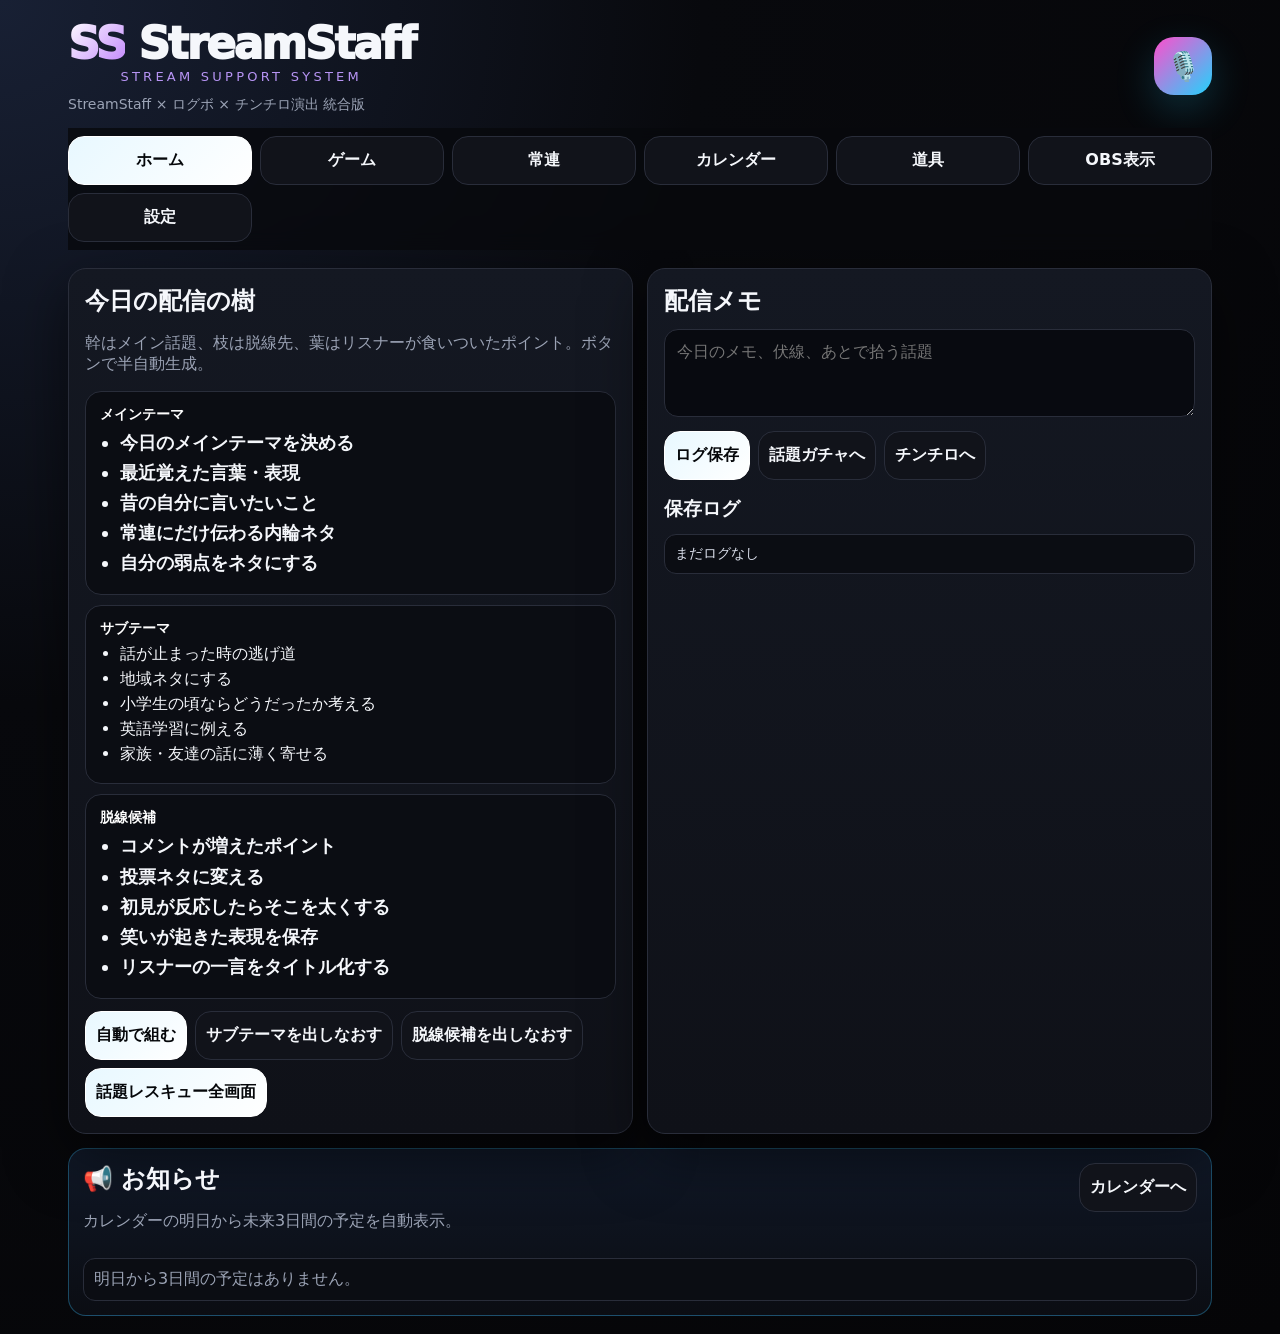
==== commit 7cb5e61e: "236-9" ====
--- a/index.html
+++ b/index.html
@@ -4079,9 +4079,9 @@
             <label style="display:flex;gap:6px;align-items:center;margin:0"><input id="crTwitcast" type="checkbox">ツイキャス</label>
           </div>
           <div class="row" style="margin-top:10px;align-items:center">
-            <label style="display:flex;gap:6px;align-items:center;margin:0"><input id="crArchive" type="checkbox">配信をあとで見返せるように残す</label>
+            <label style="display:flex;gap:6px;align-items:center;margin:0"><input id="crArchive" type="checkbox">アーカイブに残す</label>
             <label style="display:flex;gap:6px;align-items:center;margin:0"><input id="crMonetize" type="checkbox">収益化する</label>
-            <label style="display:flex;gap:6px;align-items:center;margin:0"><input id="crUseOriginal" type="checkbox">CDの音をそのまま流す</label>
+            <label style="display:flex;gap:6px;align-items:center;margin:0"><input id="crUseOriginal" type="checkbox">CD/配信音源を使う</label>
             <label style="display:flex;gap:6px;align-items:center;margin:0"><input id="crUseKaraoke" type="checkbox">カラオケ音源</label>
             <label style="display:flex;gap:6px;align-items:center;margin:0"><input id="crSelfPlay" type="checkbox">弾き語り/自作伴奏</label>
           </div>
@@ -12183,86 +12183,27 @@
     return rows.some(r=>(r.rights||{})[field]===status);
   }
   function analyze(song){
+    const warnings=[]; const actions=[]; const positives=[];
     const hasRights = song.jasracManaged || song.nextoneManaged || (song.jasrac&&song.jasrac.code) || (song.nextone&&song.nextone.code) || song.jasracCode || song.nextoneCode;
+    if(song.noRightsInfo || !hasRights){ warnings.push('権利情報が未確認'); actions.push('JASRAC/NexTone検索で作品情報を確認してから歌枠に入れる'); }
     const jPerf=getJasracStatus(song,'演奏','演奏会等');
     const jDist=getJasracStatus(song,'複合','配信');
     const jRec=getJasracStatus(song,'複製','録音');
-    const jVideo=getJasracStatus(song,'複製','ビデオ') || getJasracStatus(song,'広告','ビデオ') || getJasracStatus(song,'ゲーム','ビデオ');
     const nxDistO=anyNextone(song,'配信','○');
     const nxDistX=anyNextone(song,'配信','×');
     const nxAudioX=anyNextone(song,'オーディオ','×');
-    const nxVideoX=anyNextone(song,'ビデオ','×');
-    const distOk = jDist==='○' || nxDistO;
-    const distBad = jDist==='×' || nxDistX;
-    const distWarn = jDist==='△';
-    const recBad = jRec==='×' || nxAudioX;
-    const recWarn = jRec==='△' || !jRec;
-    const videoBad = jVideo==='×' || nxVideoX;
-    const videoWarn = jVideo==='△' || !jVideo;
-
-    const rows=[];
-    function add(icon, title, mark, text, sub){
-      rows.push({icon, title, mark, text, sub:sub||''});
-    }
-
-    if(song.noRightsInfo || !hasRights){
-      add('🔎','まず作品情報を確認','△','まだ判断しない','JASRAC/NexToneで曲名を検索して、公式画面の○△×を入力してから使う。');
-    }
-
-    if(distBad){
-      add('🎤','生歌だけ配信','❌','やめた方が安全','配信のところに×があるので、この配信先では歌わない方が安全。');
-    }else if(distWarn){
-      add('🎤','生歌だけ配信','△','確認してから','配信のところが△なので、配信先のルールや申請画面を確認してから。');
-    }else if(distOk || jPerf==='○'){
-      add('🎤','生歌だけ配信','○','OK寄り','チェックした配信先で、歌うだけなら使いやすい曲。');
-    }else{
-      add('🎤','生歌だけ配信','△','未確認','公式画面の「配信」や「演奏」の○△×を入力すると判断しやすい。');
-    }
-
-    if(song.archive || (song.platforms && (song.platforms.youtube || song.platforms.twitch || song.platforms.twitcast))){
-      if(recBad){
-        add('📼','配信をあとで見返せるように残す','❌','残さない方が安全','録音/保存に関係するところが×。配信後に残す使い方は避ける。');
-      }else if(recWarn){
-        add('📼','配信をあとで見返せるように残す','△','音が消えることあり','配信後に音が消えたり、確認が必要になることがある。残す前提なら要チェック。');
-      }else{
-        add('📼','配信をあとで見返せるように残す','○','残しやすい','録音/保存に関係するところが○。ただし配信先の表示は最後に確認。');
-      }
-    }
-
-    if(videoBad){
-      add('✂','ショート・切り抜き動画','❌','やめた方が安全','動画にして投稿する使い方は危ない。歌った部分を切り抜いて投稿しない方が安全。');
-    }else if(videoWarn || recWarn){
-      add('✂','ショート・切り抜き動画','△','確認してから','動画として残す使い方なので、投稿前に公式画面と配信先の表示を確認。');
-    }else{
-      add('✂','ショート・切り抜き動画','○','投稿しやすい','動画に関係するところが○。投稿前に配信先の表示だけ確認。');
-    }
-
-    if(song.useOriginal){
-      add('💿','CDの音をそのまま流す','❌','やめた方が安全','CDや配信サービスの音をそのまま流すのは危ない。カラオケ音源や自分の演奏に変える。');
-    }
-    if(song.useKaraoke){
-      add('🎵','カラオケ音源で歌う','△','音源の説明を確認','使うカラオケ音源のページに「配信で使っていい」と書いてあるか確認。');
-    }
-    if(song.selfPlay){
-      add('🎸','弾き語り・自分で作った伴奏','○','OK寄り','CDの音を流さない形なので使いやすい。曲の○△×はこの画面で確認。');
-    }
-    if(song.platforms && song.platforms.twitch){
-      add('🟣','Twitchで配信を残す','△','あとで音が消えることあり','配信中は歌えても、あとで見返す動画では音が消えることがある。');
-    }
-    if(song.monetize){
-      add('💰','収益化した配信で使う','△','配信先の表示を確認','収益化ONで残す前に、YouTubeなどの管理画面に注意表示が出ていないか見る。');
-    }
-
-    if(!rows.length){
-      add('✅','この曲の使い方','○','大きな注意は少なめ','登録内容を見る限り、強い注意は少なめ。配信前に配信先の表示だけ確認。');
-    }
-
-    const strongBad = rows.some(r=>r.mark==='❌');
-    const hasWarn = rows.some(r=>r.mark==='△');
-    const level = strongBad ? 'danger' : hasWarn ? 'caution' : 'safe';
-    const positives = rows.filter(r=>r.mark==='○').map(r=>`${r.title}：${r.text}`);
-    const warnings = rows.filter(r=>r.mark!=='○').map(r=>`${r.title}：${r.text}`);
-    return {level, rows, warnings:[...new Set(warnings)], actions:[], positives:[...new Set(positives)], safeish: level!=='danger'};
+    if(jPerf==='○') positives.push('JASRAC演奏：○');
+    if(jDist==='○' || nxDistO) positives.push('配信：○あり');
+    if(jDist==='△') { warnings.push('JASRAC配信：△'); actions.push('配信条件を確認して、申請やサービス規約の確認を優先'); }
+    if(jDist==='×' || nxDistX){ warnings.push('配信：×あり'); actions.push('その団体側では配信が非管理/不可の可能性。別団体管理や利用可否を確認'); }
+    if(song.archive && (jRec==='△' || jRec==='×' || nxAudioX || !jRec)){ warnings.push('アーカイブ/録音注意'); actions.push('アーカイブを分ける、公開前にミュート/制限を確認、VOD OFFも検討'); }
+    if(song.useOriginal){ warnings.push('原盤/CD・配信音源の使用注意'); actions.push('カラオケ音源・弾き語り・自作伴奏に切り替える'); }
+    if(song.platforms && song.platforms.twitch){ warnings.push('TwitchはVOD/クリップ注意'); actions.push('VOD保存OFF、または歌枠後にアーカイブ確認'); }
+    if(song.monetize){ warnings.push('収益化チェック必要'); actions.push('収益化ONのまま残す前に各配信サービスの管理画面で制限を確認'); }
+    if(song.useKaraoke){ actions.push('カラオケ音源の利用条件を確認する'); }
+    if(song.selfPlay){ actions.push('弾き語り/自作伴奏なら原盤リスクは下がるが、曲の管理状況は確認する'); }
+    const level = warnings.some(w=>w.includes('×')||w.includes('原盤')) ? 'danger' : warnings.length ? 'caution' : 'safe';
+    return {level, warnings:[...new Set(warnings)], actions:[...new Set(actions)], positives:[...new Set(positives)], safeish: level!=='danger'};
   }
   function buildCopyText(song){
     const j=song.jasrac||{}, n=song.nextone||{};
@@ -12281,21 +12222,11 @@
     const draft=song||currentDraft();
     const box=$('crLiveAdvice'); if(!box) return;
     const a=analyze(draft);
-    const label=a.level==='safe'?'🟢 使いやすい':a.level==='caution'?'🟡 確認して使う':'🔴 やめた方が安全な使い方あり';
-    const rowHtml=(a.rows||[]).map(r=>{
-      const cls = r.mark==='○' ? 'color:#86efac' : r.mark==='△' ? 'color:#fde68a' : 'color:#fca5a5';
-      return `<div style="border:1px solid rgba(255,255,255,.12);border-radius:14px;padding:10px;margin-top:8px;background:rgba(0,0,0,.18)">
-        <div style="display:flex;gap:8px;align-items:center;justify-content:space-between">
-          <div style="font-weight:950">${esc(r.icon)} ${esc(r.title)}</div>
-          <div style="font-size:20px;font-weight:950;${cls}">${esc(r.mark)} ${esc(r.text)}</div>
-        </div>
-        ${r.sub?`<div class="muted" style="margin-top:6px;line-height:1.55">${esc(r.sub)}</div>`:''}
-      </div>`;
-    }).join('');
+    const label=a.level==='safe'?'🟢 安全寄り':a.level==='caution'?'🟡 注意あり':'🔴 強め注意';
     box.innerHTML = `<div style="font-size:26px;font-weight:950">${label}</div>`+
-      `<p class="muted" style="margin:8px 0 0;line-height:1.6">公式の○△×を、配信者が実際にやる行動ごとに翻訳しています。</p>`+
-      rowHtml+
-      `<p class="muted" style="margin-top:10px;line-height:1.55">※迷ったら「生歌だけ」「配信を残さない」「CDの音を流さない」が安全寄り。</p>`;
+      `<div class="muted" style="margin-top:6px">${a.positives.length?esc(a.positives.join(' / ')):'公式項目の○がまだ少ない/未入力'}</div>`+
+      `<div style="margin-top:10px;font-weight:900">注意</div><ul style="margin:8px 0 0 18px;padding:0">${(a.warnings.length?a.warnings:['現時点のチェックでは大きな注意は少なめ。']).map(x=>`<li>${esc(x)}</li>`).join('')}</ul>`+
+      `<div style="margin-top:12px;font-weight:900">おすすめ行動</div><ul style="margin:8px 0 0 18px;padding:0">${(a.actions.length?a.actions:['登録内容を保存して、配信前にサービス側の表示を確認']).map(x=>`<li>${esc(x)}</li>`).join('')}</ul>`;
     const cb=$('crCopyBox'); if(cb) cb.value=buildCopyText(draft);
   }
   function clearForm(){
